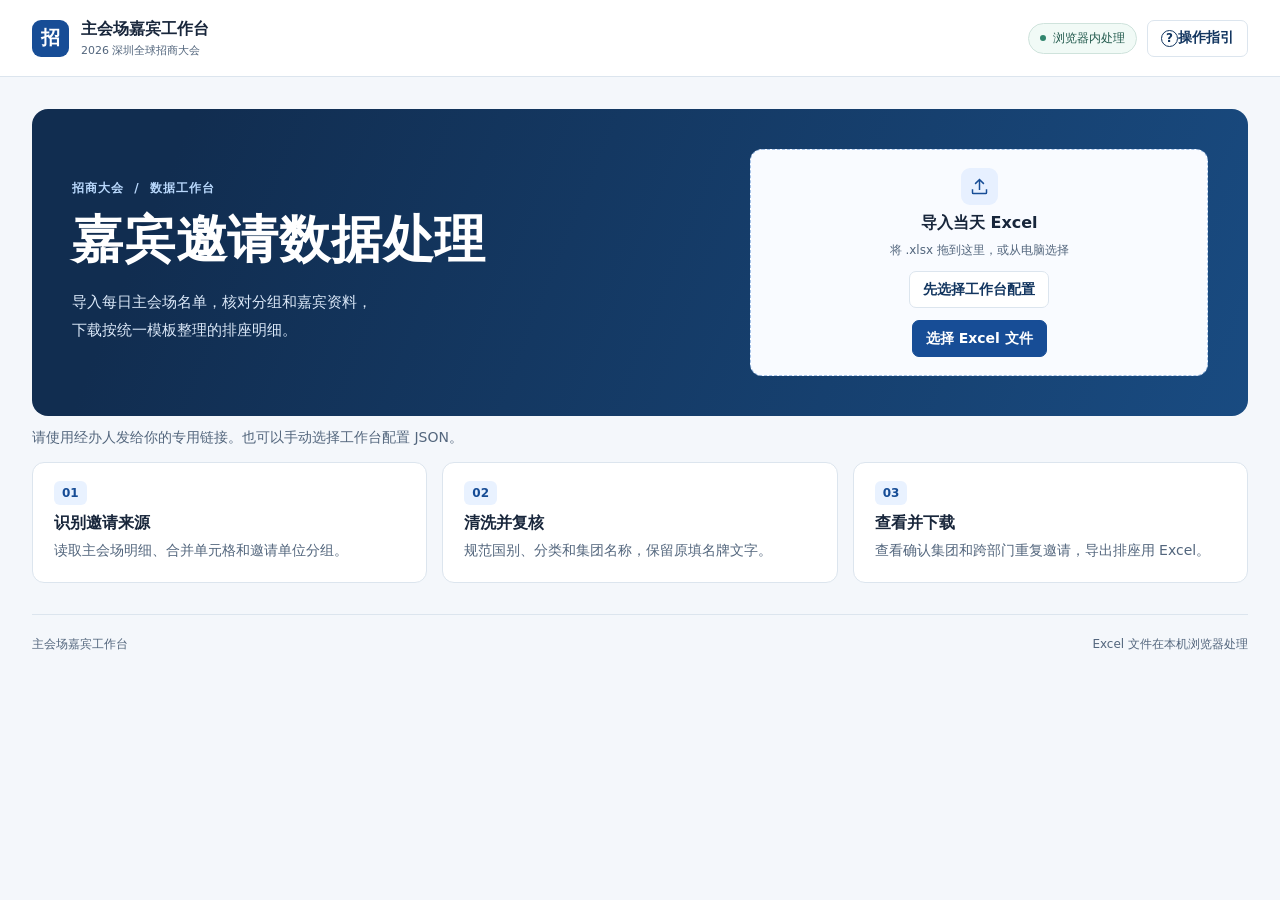
==== docs/index.html @ 0de20928 "Separate government report totals from venue metrics" ====
<!doctype html>
<html lang="zh-CN">
<head>
  <meta charset="utf-8">
  <meta name="viewport" content="width=device-width,initial-scale=1">
  <meta name="description" content="深圳全球招商大会主会场嘉宾邀请数据处理工作台">
  <meta name="referrer" content="no-referrer">
  <meta http-equiv="Content-Security-Policy" content="default-src 'none'; script-src 'unsafe-inline'; style-src 'unsafe-inline'; base-uri 'none'; form-action 'none'">
  <title>主会场嘉宾工作台</title>
  <style>
:root{color-scheme:light;--ink:#18263b;--muted:#53667d;--line:#dce5ee;--blue:#174d96;--dark:#133660;--paper:#fff;--base:#f4f7fb;--accent:#e9f2ff;font-family:"Microsoft YaHei","PingFang SC",system-ui,sans-serif}
*{box-sizing:border-box}
body{margin:0;background:var(--base);color:var(--ink);font-size:14px}
button,input,select{font:inherit}
button,label[for]{cursor:pointer}
[hidden]{display:none!important}
.wrap{width:min(1232px,calc(100% - 64px));margin:auto}
.top{background:#fff;border-bottom:1px solid var(--line)}
.top-inner,.footer{display:flex;justify-content:space-between;align-items:center;gap:14px}
.top-inner{min-height:76px}
.brand{display:flex;align-items:center;gap:12px;color:var(--ink);text-decoration:none;font-size:16px;font-weight:700}
.brand small{display:block;font-size:11px;color:var(--muted);margin-top:3px;font-weight:500}
.mark{width:37px;height:37px;display:grid;place-items:center;background:#174d96;color:#fff;border-radius:9px;font-size:19px}
.badge{display:inline-flex;align-items:center;gap:7px;border:1px solid #cfe3dc;color:#225a4d;background:#f1faf6;padding:6px 11px;border-radius:100px;font-size:12px;white-space:nowrap}
.badge i{width:6px;height:6px;border-radius:100%;background:#31856d}
.hero{margin-top:32px;background:linear-gradient(112deg,#112d50 12%,#194b81 100%);color:white;border-radius:16px;padding:40px;display:grid;grid-template-columns:1.4fr 1fr;gap:38px;align-items:center;overflow:hidden}
.eyebrow{font-size:12px;letter-spacing:.085em;margin:0 0 9px;font-weight:650;color:#41618a}
.hero .eyebrow{color:#b9d8fc}
.hero .eyebrow span{padding:0 5px}
h1{margin:0;font-size:clamp(30px,4.1vw,51px);letter-spacing:.015em}
.hero-text>p:last-child{color:#dce9f9;line-height:1.85;font-size:15px;margin:14px 0 0}
.upload{min-width:0;background:#f9fbff;color:var(--ink);border:1px dashed #a4c1e7;border-radius:12px;min-height:192px;display:flex;align-items:center;justify-content:center;flex-direction:column;gap:8px;padding:18px;text-align:center}
.upload.over{background:#e3efff;border-color:#1a5ead}
.upload strong{font-size:16px;max-width:100%;overflow-wrap:anywhere}
.upload>span{font-size:12px;color:var(--muted)}
.upload-icon{color:var(--blue);background:#e7f0ff;border-radius:9px;width:37px;height:37px;padding:8px}
.upload-icon svg{width:100%;height:100%}
.button{display:inline-flex;align-items:center;justify-content:center;min-height:37px;padding:7px 13px;border:1px solid var(--line);border-radius:7px;background:#fff;color:var(--dark);font-weight:650;text-decoration:none;white-space:nowrap}
.button.primary{background:var(--blue);color:white;border-color:var(--blue)}
.button:hover{filter:brightness(.96)}
.button:disabled{opacity:.5;cursor:wait}
.upload .button{margin-top:4px}
input:focus-visible,select:focus-visible,button:focus-visible,a:focus-visible,.upload:focus-within{outline:2px solid #2c7ad1;outline-offset:3px}
.message{padding:13px 0 15px;color:var(--muted);overflow-wrap:anywhere}
.message.error{color:#9b2726}
.steps{display:grid;grid-template-columns:repeat(3,1fr);gap:15px}
.steps article,.panel,.metric,.toolbar{background:#fff;border:1px solid var(--line);border-radius:12px}
.steps article{padding:21px}
.steps article span{color:var(--blue);background:var(--accent);padding:5px 8px;border-radius:6px;font-weight:700;font-size:12px}
.steps h2{margin:13px 0 5px;font-size:16px}
.steps p,.muted{color:var(--muted);margin:0;line-height:1.6}
.footer{margin-top:31px;border-top:1px solid var(--line);min-height:60px;color:var(--muted);font-size:12px}
.toolbar{padding:18px 21px;display:flex;justify-content:space-between;align-items:center;gap:12px}
h2,h3{margin:0}
.toolbar h2{font-size:18px;overflow-wrap:anywhere}
.toolbar .muted{margin-top:3px}
.actions{display:flex;align-items:center;justify-content:flex-end;flex-wrap:wrap;gap:9px}
.date-label{display:flex;align-items:center;gap:8px;color:var(--muted);white-space:nowrap}
input:not([type=file]),select{min-height:36px;padding:6px 9px;border:1px solid #bac9dc;border-radius:6px;background:white;color:var(--ink);min-width:0}
.metrics{display:grid;grid-template-columns:repeat(5,minmax(0,1fr));gap:12px;margin-top:15px}
.metric{padding:15px 16px;min-width:0}
.metric:first-child{background:#eaf3ff;border-color:#ccdef6}
.metric span{font-size:12px;color:var(--muted)}
.metric strong{display:block;font-size:29px;color:var(--dark);margin-top:3px;font-variant-numeric:tabular-nums}
.metric-actions{display:flex;flex-wrap:wrap;align-items:center;gap:5px 8px;margin-top:7px}
.metric-actions .button{font-size:12px;min-height:29px;padding:4px 8px;white-space:normal}
.metric-detail{padding:4px 0;color:var(--blue);border:0;background:transparent;font-size:12px;text-decoration:underline;text-underline-offset:3px}
.small{font-size:12px}
#count-note{margin:9px 0 14px}
.header-actions{display:flex;align-items:center;gap:10px}
.guide-button{white-space:nowrap}
.guide-button span{display:inline-grid;place-items:center;width:17px;height:17px;border:1px solid currentColor;border-radius:50%;font-size:12px}
.tabs{display:flex;align-items:stretch;flex-wrap:wrap;gap:4px 10px;border-bottom:1px solid var(--line)}
.tabs button{background:none;border:none;border-bottom:3px solid transparent;padding:10px 13px;color:var(--muted);font-weight:650;white-space:nowrap}
.tabs button.current{border-color:var(--blue);color:var(--blue)}
.tabs span{font-size:11px;color:var(--blue)}
.more-views{position:relative;align-self:center}
.more-views summary{display:grid;place-items:center;cursor:pointer;list-style:none;width:38px;height:34px;border-radius:7px;color:var(--muted)}
.more-views summary::-webkit-details-marker{display:none}
.more-views summary span{font-size:23px;color:inherit;line-height:1}
.more-views summary:hover,.more-views[open] summary{background:#e8eff8}
.more-views:has(button.current) summary{color:var(--blue)}
.more-options{position:absolute;z-index:5;inset-block-start:100%;inset-inline-end:0;min-width:146px;background:white;border:1px solid var(--line);border-radius:9px;box-shadow:0 6px 20px #10274520;padding:4px}
.more-options button{display:block;width:100%;text-align:left;border:0;border-radius:5px}
.more-options button:hover,.more-options button.current{background:#e8eff8}
#guide ol{padding-inline-start:1.5em}
#guide li+li{margin-top:10px}
@media(max-width:580px){.header-actions .badge{display:none}.tabs{gap:2px}.tabs button{padding-inline:8px}.more-views{position:static}.tabs{position:relative}.more-options{inset-block-start:100%;inset-inline-end:0}}
.panel{padding:17px 18px;margin-top:14px;min-width:0}
.panel h3{font-size:16px;margin-bottom:4px}
.panel p{margin:0 0 12px}
.dash-grid{display:grid;grid-template-columns:1fr 1.7fr;gap:14px}
.unit-grid{display:grid;grid-template-columns:minmax(0,1fr) minmax(0,2fr);gap:14px}
.unit-bars{display:flex;height:9px;background:#eef2f6;border-radius:4px;min-width:90px;overflow:hidden}
.unit-bars span:first-child{background:#407bbc}.unit-bars span:nth-child(2){background:#d6a85b}
.unit-count{font-weight:650;color:var(--blue)}.pending-count{font-weight:650;color:#80551b}
.panel-heading{display:flex;align-items:flex-start;justify-content:space-between;gap:10px;flex-wrap:wrap}
.bar-list{display:grid;gap:8px;margin-top:12px}
.bar{display:grid;grid-template-columns:76px 1fr 25px;align-items:center;gap:7px;font-size:12px}
.bar i{height:9px;background:#dbe9fb;border-radius:3px;overflow:hidden}
.bar i span{display:block;background:#407bbc;height:100%}
.table-wrap{overflow:auto;max-height:535px}
table{border-collapse:collapse;width:100%;text-align:left}
th,td{padding:9px 10px;border-bottom:1px solid #e7edf4;vertical-align:top;overflow-wrap:anywhere}
th{background:#edf3fa;color:#274468;font-size:12px;position:sticky;top:0;z-index:1}
td{line-height:1.5}
td .button{min-height:30px;padding:3px 9px;font-size:12px}
td:first-child{font-variant-numeric:tabular-nums}
.nowrap{white-space:nowrap}
.table-controls{display:flex;justify-content:space-between;align-items:center;flex-wrap:wrap;gap:8px;margin:12px 0}
.table-controls input{width:min(310px,100%)}
.pager{display:flex;align-items:center;gap:7px}
.pager .button{min-height:30px;font-size:12px}
.tag{display:inline-block;background:#e9f5ee;color:#245c40;border-radius:4px;padding:2px 6px;font-size:11px;white-space:nowrap}
.tag.pending{background:#f8efdf;color:#755019}
.empty{color:var(--muted);padding:12px 0}
dialog{border:1px solid #c6d6e9;border-radius:12px;max-height:90vh;width:min(680px,calc(100% - 24px));padding:20px;color:var(--ink)}
dialog::backdrop{background:#10274588}
#editor-fields>p{margin:5px 0 12px}
.edit-grid{display:grid;grid-template-columns:1fr 1fr;gap:9px 12px;margin:13px 0 17px}
.edit-grid label{display:grid;gap:4px;font-size:12px;color:var(--muted)}
.edit-grid .full{grid-column:1/-1}
.check{display:flex;gap:7px;align-items:center;margin-bottom:12px}
.sr{position:absolute;width:1px;height:1px;clip-path:inset(50%);overflow:hidden}
@media(max-width:850px){.wrap{width:calc(100% - 28px)}.hero{padding:24px;gap:18px}.dash-grid,.unit-grid{grid-template-columns:1fr}.metrics{grid-template-columns:repeat(3,minmax(0,1fr))}.toolbar{align-items:flex-start}.desktop{display:none}}
@media(max-width:580px){.hero{grid-template-columns:1fr;margin-top:15px}.steps{grid-template-columns:1fr}.toolbar{flex-direction:column}.actions{justify-content:flex-start}.metrics{grid-template-columns:repeat(2,minmax(0,1fr))}.edit-grid{grid-template-columns:1fr}.brand{font-size:14px}.top-inner{min-height:60px}}
.priority fieldset{display:flex;flex-wrap:wrap;gap:8px 16px;margin:12px 0;padding:10px;border:1px solid #dce5ee;border-radius:6px}
.priority details{margin:12px 0}
.priority summary{cursor:pointer}
.priority textarea{display:block;width:100%;box-sizing:border-box;margin:4px 0 10px;font:inherit}
#report-panel{background:#eaf2fc;border-color:#c9dcf4;border-inline-start:4px solid var(--blue)}
#report-text{display:block;box-sizing:border-box;width:100%;margin:12px 0 8px;padding:12px;border:1px solid #c9dcf4;border-radius:6px;background:#fff;color:inherit;font:inherit;line-height:1.6;resize:vertical}
#report-status:empty{display:none}
.report-metrics{display:grid;grid-template-columns:repeat(auto-fit,minmax(125px,1fr));gap:8px;margin-top:12px}
.report-metrics .metric small{font-size:12px;font-weight:400}

</style>
</head>
<body>
  <header class="top">
    <div class="wrap top-inner">
      <a class="brand" id="home" href="./" aria-label="主会场嘉宾工作台首页"><span class="mark" aria-hidden="true">招</span><span>主会场嘉宾工作台<small>2026 深圳全球招商大会</small></span></a>
      <div class="header-actions"><span class="badge"><i></i> 浏览器内处理</span><button type="button" class="button guide-button" id="open-guide" aria-haspopup="dialog"><span aria-hidden="true">?</span> 操作指引</button></div>
    </div>
  </header>
  <main class="wrap">
    <section class="hero" aria-labelledby="page-title">
      <div class="hero-text">
        <p class="eyebrow">招商大会 <span> / </span> 数据工作台</p>
        <h1 id="page-title">嘉宾邀请数据处理</h1>
        <p>导入每日主会场名单，核对分组和嘉宾资料，<br class="desktop">下载按统一模板整理的排座明细。</p>
      </div>
      <div class="upload" id="drop">
        <div class="upload-icon" aria-hidden="true"><svg viewBox="0 0 24 24" fill="none" stroke="currentColor" stroke-width="1.7"><path d="M12 16V4m-5 5 5-5 5 5M4 15v4a1 1 0 0 0 1 1h14a1 1 0 0 0 1-1v-4"/></svg></div>
        <strong id="file-label">导入当天 Excel</strong>
        <span>将 .xlsx 拖到这里，或从电脑选择</span>
        <div id="setup-rules" hidden>
          <label class="button" for="rules-file">先选择工作台配置</label>
          <input type="file" id="rules-file" accept=".json,application/json" class="sr">
        </div>
        <label class="button primary" for="file">选择 Excel 文件</label>
        <input type="file" id="file" accept=".xlsx,application/vnd.openxmlformats-officedocument.spreadsheetml.sheet" class="sr">
      </div>
    </section>
    <div class="message" id="message" role="status" aria-live="polite">每次导入处理一份名单。嘉宾资料留在当前页面，刷新前请下载结果。</div>
    <section class="workspace" id="workspace" hidden>
      <div class="toolbar">
        <div><p class="eyebrow">当前批次</p><h2 id="batch"></h2><p class="muted" id="batch-info"></p></div>
        <div class="actions"><label class="date-label">数据日期 <input type="date" id="date"></label><button class="button primary" id="download">下载 Excel</button><a id="download-ready" class="button" hidden>手动保存已生成文件</a></div>
      </div>
      <section class="panel" id="report-panel" aria-labelledby="report-heading">
        <div class="panel-heading"><h3 id="report-heading">汇报摘要</h3><button type="button" class="button primary" id="copy-report">复制汇报摘要</button></div>
        <div class="actions"><label>全市发起邀请（家） <input id="gov-invited" type="number" min="0" step="1" placeholder="政府汇总"></label><label>全市初步意向反馈（家） <input id="gov-feedback" type="number" min="0" step="1" placeholder="政府汇总"></label></div><div class="report-metrics" id="report-metrics"></div>
        <textarea id="report-text" aria-label="汇报摘要" readonly rows="9"></textarea>
        <p class="small muted">前两项填政府当天汇总。企业集团去重数和确认参会嘉宾人数来自当前主会场名单。</p>
        <p class="small muted" id="report-status" role="status"></p>
      </section>
      <div class="metrics" id="metrics"></div>
      <section class="panel" aria-labelledby="guest-heading">
        <h3 id="guest-heading">到访嘉宾</h3>
        <div class="report-metrics" id="guest-metrics"></div>
        <p class="small muted">按「是否参加主会场」填「是」且姓名、职务齐全统计。同一集团同名嘉宾计一人，明确取消或不参加的嘉宾不计入。国籍暂按填报值汇总，优先采用确认参会记录中首个可识别的国籍。占比以到访总人数为分母。</p>
      </section>
      <p class="small muted" id="count-note"></p>
      <nav class="tabs" aria-label="工作台视图">
        <button data-view="confirmed" class="current" aria-pressed="true">确认参会集团</button>
        <button data-view="priority" aria-pressed="false">重点企业候选</button>
        <button data-view="dashboard" aria-pressed="false">数据看板</button>
        <button data-view="review" aria-pressed="false">待复核 <span id="review-count"></span></button>
        <details class="more-views" id="more-views">
          <summary aria-label="更多视图" title="更多视图"><span aria-hidden="true">⋯</span></summary>
          <div class="more-options">
            <button data-view="ranking" aria-pressed="false">全局榜单核验</button>
            <button data-view="names" aria-pressed="false">集团名称</button>
            <button data-view="detail" aria-pressed="false">整理明细</button>
          </div>
        </details>
      </nav>
      <div id="content"></div>
    </section>
    <section class="steps" id="intro" aria-label="使用流程">
      <article><span>01</span><h2>识别邀请来源</h2><p>读取主会场明细、合并单元格和邀请单位分组。</p></article>
      <article><span>02</span><h2>清洗并复核</h2><p>规范国别、分类和集团名称，保留原填名牌文字。</p></article>
      <article><span>03</span><h2>查看并下载</h2><p>查看确认集团和跨部门重复邀请，导出排座用 Excel。</p></article>
    </section>
  </main>
  <footer class="wrap footer"><span>主会场嘉宾工作台</span><span>Excel 文件在本机浏览器处理</span></footer>
  <dialog id="dialog"><form id="editor"><div id="editor-fields"></div><div class="actions"><button type="button" class="button" id="cancel">取消</button><button type="submit" class="button primary">保存复核</button></div></form></dialog>
  <dialog id="guide" aria-labelledby="guide-title">
    <form method="dialog">
      <div class="panel-heading"><h2 id="guide-title">操作指引</h2><button class="button" autofocus>关闭</button></div>
      <ol>
        <li>用工作人员专用链接打开网页。点击「选择 Excel 文件」，上传当天从报名系统导出的主会场名单。上传后核对文件名和数据日期。</li>
        <li>点「确认参会集团」查看确认企业和嘉宾明细，也可以下载确认企业 Excel。同一集团只计一家；至少一位嘉宾填了姓名和职务就计为确认。</li>
        <li>点「重点企业候选」，按企业机构性质筛选，再按职级查看嘉宾。筛选结果可以单独下载。</li>
        <li>点「数据看板」，查看各单位确认和待确认企业数、外资国家分布及跨单位重复邀请。需要汇报时，点击「复制汇报摘要」。</li>
        <li>点「待复核」，按原表行号核对缺项或冲突。需要查榜单、统一集团名称或查看整理后的嘉宾行，点导航里的「⋯」。</li>
        <li>点页面上方「下载 Excel」保存完整名单。刷新网页或换一份名单前，先下载需要保留的结果。</li>
      </ol>
    </form>
  </dialog>

<script>
/*!
JSZip is dual licensed. At your choice you may use it under the MIT license *or* the GPLv3
license.

The MIT License
===============

Copyright (c) 2009-2016 Stuart Knightley, David Duponchel, Franz Buchinger, António Afonso

Permission is hereby granted, free of charge, to any person obtaining a copy
of this software and associated documentation files (the "Software"), to deal
in the Software without restriction, including without limitation the rights
to use, copy, modify, merge, publish, distribute, sublicense, and/or sell
copies of the Software, and to permit persons to whom the Software is
furnished to do so, subject to the following conditions:

The above copyright notice and this permission notice shall be included in
all copies or substantial portions of the Software.

THE SOFTWARE IS PROVIDED "AS IS", WITHOUT WARRANTY OF ANY KIND, EXPRESS OR
IMPLIED, INCLUDING BUT NOT LIMITED TO THE WARRANTIES OF MERCHANTABILITY,
FITNESS FOR A PARTICULAR PURPOSE AND NONINFRINGEMENT. IN NO EVENT SHALL THE
AUTHORS OR COPYRIGHT HOLDERS BE LIABLE FOR ANY CLAIM, DAMAGES OR OTHER
LIABILITY, WHETHER IN AN ACTION OF CONTRACT, TORT OR OTHERWISE, ARISING FROM,
OUT OF OR IN CONNECTION WITH THE SOFTWARE OR THE USE OR OTHER DEALINGS IN
THE SOFTWARE.


GPL version 3
=============

                    GNU GENERAL PUBLIC LICENSE
                       Version 3, 29 June 2007

 Copyright (C) 2007 Free Software Foundation, Inc. <http://fsf.org/>
 Everyone is permitted to copy and distribute verbatim copies
 of this license document, but changing it is not allowed.

                            Preamble

  The GNU General Public License is a free, copyleft license for
software and other kinds of works.

  The licenses for most software and other practical works are designed
to take away your freedom to share and change the works.  By contrast,
the GNU General Public License is intended to guarantee your freedom to
share and change all versions of a program--to make sure it remains free
software for all its users.  We, the Free Software Foundation, use the
GNU General Public License for most of our software; it applies also to
any other work released this way by its authors.  You can apply it to
your programs, too.

  When we speak of free software, we are referring to freedom, not
price.  Our General Public Licenses are designed to make sure that you
have the freedom to distribute copies of free software (and charge for
them if you wish), that you receive source code or can get it if you
want it, that you can change the software or use pieces of it in new
free programs, and that you know you can do these things.

  To protect your rights, we need to prevent others from denying you
these rights or asking you to surrender the rights.  Therefore, you have
certain responsibilities if you distribute copies of the software, or if
you modify it: responsibilities to respect the freedom of others.

  For example, if you distribute copies of such a program, whether
gratis or for a fee, you must pass on to the recipients the same
freedoms that you received.  You must make sure that they, too, receive
or can get the source code.  And you must show them these terms so they
know their rights.

  Developers that use the GNU GPL protect your rights with two steps:
(1) assert copyright on the software, and (2) offer you this License
giving you legal permission to copy, distribute and/or modify it.

  For the developers' and authors' protection, the GPL clearly explains
that there is no warranty for this free software.  For both users' and
authors' sake, the GPL requires that modified versions be marked as
changed, so that their problems will not be attributed erroneously to
authors of previous versions.

  Some devices are designed to deny users access to install or run
modified versions of the software inside them, although the manufacturer
can do so.  This is fundamentally incompatible with the aim of
protecting users' freedom to change the software.  The systematic
pattern of such abuse occurs in the area of products for individuals to
use, which is precisely where it is most unacceptable.  Therefore, we
have designed this version of the GPL to prohibit the practice for those
products.  If such problems arise substantially in other domains, we
stand ready to extend this provision to those domains in future versions
of the GPL, as needed to protect the freedom of users.

  Finally, every program is threatened constantly by software patents.
States should not allow patents to restrict development and use of
software on general-purpose computers, but in those that do, we wish to
avoid the special danger that patents applied to a free program could
make it effectively proprietary.  To prevent this, the GPL assures that
patents cannot be used to render the program non-free.

  The precise terms and conditions for copying, distribution and
modification follow.

                       TERMS AND CONDITIONS

  0. Definitions.

  "This License" refers to version 3 of the GNU General Public License.

  "Copyright" also means copyright-like laws that apply to other kinds of
works, such as semiconductor masks.

  "The Program" refers to any copyrightable work licensed under this
License.  Each licensee is addressed as "you".  "Licensees" and
"recipients" may be individuals or organizations.

  To "modify" a work means to copy from or adapt all or part of the work
in a fashion requiring copyright permission, other than the making of an
exact copy.  The resulting work is called a "modified version" of the
earlier work or a work "based on" the earlier work.

  A "covered work" means either the unmodified Program or a work based
on the Program.

  To "propagate" a work means to do anything with it that, without
permission, would make you directly or secondarily liable for
infringement under applicable copyright law, except executing it on a
computer or modifying a private copy.  Propagation includes copying,
distribution (with or without modification), making available to the
public, and in some countries other activities as well.

  To "convey" a work means any kind of propagation that enables other
parties to make or receive copies.  Mere interaction with a user through
a computer network, with no transfer of a copy, is not conveying.

  An interactive user interface displays "Appropriate Legal Notices"
to the extent that it includes a convenient and prominently visible
feature that (1) displays an appropriate copyright notice, and (2)
tells the user that there is no warranty for the work (except to the
extent that warranties are provided), that licensees may convey the
work under this License, and how to view a copy of this License.  If
the interface presents a list of user commands or options, such as a
menu, a prominent item in the list meets this criterion.

  1. Source Code.

  The "source code" for a work means the preferred form of the work
for making modifications to it.  "Object code" means any non-source
form of a work.

  A "Standard Interface" means an interface that either is an official
standard defined by a recognized standards body, or, in the case of
interfaces specified for a particular programming language, one that
is widely used among developers working in that language.

  The "System Libraries" of an executable work include anything, other
than the work as a whole, that (a) is included in the normal form of
packaging a Major Component, but which is not part of that Major
Component, and (b) serves only to enable use of the work with that
Major Component, or to implement a Standard Interface for which an
implementation is available to the public in source code form.  A
"Major Component", in this context, means a major essential component
(kernel, window system, and so on) of the specific operating system
(if any) on which the executable work runs, or a compiler used to
produce the work, or an object code interpreter used to run it.

  The "Corresponding Source" for a work in object code form means all
the source code needed to generate, install, and (for an executable
work) run the object code and to modify the work, including scripts to
control those activities.  However, it does not include the work's
System Libraries, or general-purpose tools or generally available free
programs which are used unmodified in performing those activities but
which are not part of the work.  For example, Corresponding Source
includes interface definition files associated with source files for
the work, and the source code for shared libraries and dynamically
linked subprograms that the work is specifically designed to require,
such as by intimate data communication or control flow between those
subprograms and other parts of the work.

  The Corresponding Source need not include anything that users
can regenerate automatically from other parts of the Corresponding
Source.

  The Corresponding Source for a work in source code form is that
same work.

  2. Basic Permissions.

  All rights granted under this License are granted for the term of
copyright on the Program, and are irrevocable provided the stated
conditions are met.  This License explicitly affirms your unlimited
permission to run the unmodified Program.  The output from running a
covered work is covered by this License only if the output, given its
content, constitutes a covered work.  This License acknowledges your
rights of fair use or other equivalent, as provided by copyright law.

  You may make, run and propagate covered works that you do not
convey, without conditions so long as your license otherwise remains
in force.  You may convey covered works to others for the sole purpose
of having them make modifications exclusively for you, or provide you
with facilities for running those works, provided that you comply with
the terms of this License in conveying all material for which you do
not control copyright.  Those thus making or running the covered works
for you must do so exclusively on your behalf, under your direction
and control, on terms that prohibit them from making any copies of
your copyrighted material outside their relationship with you.

  Conveying under any other circumstances is permitted solely under
the conditions stated below.  Sublicensing is not allowed; section 10
makes it unnecessary.

  3. Protecting Users' Legal Rights From Anti-Circumvention Law.

  No covered work shall be deemed part of an effective technological
measure under any applicable law fulfilling obligations under article
11 of the WIPO copyright treaty adopted on 20 December 1996, or
similar laws prohibiting or restricting circumvention of such
measures.

  When you convey a covered work, you waive any legal power to forbid
circumvention of technological measures to the extent such circumvention
is effected by exercising rights under this License with respect to
the covered work, and you disclaim any intention to limit operation or
modification of the work as a means of enforcing, against the work's
users, your or third parties' legal rights to forbid circumvention of
technological measures.

  4. Conveying Verbatim Copies.

  You may convey verbatim copies of the Program's source code as you
receive it, in any medium, provided that you conspicuously and
appropriately publish on each copy an appropriate copyright notice;
keep intact all notices stating that this License and any
non-permissive terms added in accord with section 7 apply to the code;
keep intact all notices of the absence of any warranty; and give all
recipients a copy of this License along with the Program.

  You may charge any price or no price for each copy that you convey,
and you may offer support or warranty protection for a fee.

  5. Conveying Modified Source Versions.

  You may convey a work based on the Program, or the modifications to
produce it from the Program, in the form of source code under the
terms of section 4, provided that you also meet all of these conditions:

    a) The work must carry prominent notices stating that you modified
    it, and giving a relevant date.

    b) The work must carry prominent notices stating that it is
    released under this License and any conditions added under section
    7.  This requirement modifies the requirement in section 4 to
    "keep intact all notices".

    c) You must license the entire work, as a whole, under this
    License to anyone who comes into possession of a copy.  This
    License will therefore apply, along with any applicable section 7
    additional terms, to the whole of the work, and all its parts,
    regardless of how they are packaged.  This License gives no
    permission to license the work in any other way, but it does not
    invalidate such permission if you have separately received it.

    d) If the work has interactive user interfaces, each must display
    Appropriate Legal Notices; however, if the Program has interactive
    interfaces that do not display Appropriate Legal Notices, your
    work need not make them do so.

  A compilation of a covered work with other separate and independent
works, which are not by their nature extensions of the covered work,
and which are not combined with it such as to form a larger program,
in or on a volume of a storage or distribution medium, is called an
"aggregate" if the compilation and its resulting copyright are not
used to limit the access or legal rights of the compilation's users
beyond what the individual works permit.  Inclusion of a covered work
in an aggregate does not cause this License to apply to the other
parts of the aggregate.

  6. Conveying Non-Source Forms.

  You may convey a covered work in object code form under the terms
of sections 4 and 5, provided that you also convey the
machine-readable Corresponding Source under the terms of this License,
in one of these ways:

    a) Convey the object code in, or embodied in, a physical product
    (including a physical distribution medium), accompanied by the
    Corresponding Source fixed on a durable physical medium
    customarily used for software interchange.

    b) Convey the object code in, or embodied in, a physical product
    (including a physical distribution medium), accompanied by a
    written offer, valid for at least three years and valid for as
    long as you offer spare parts or customer support for that product
    model, to give anyone who possesses the object code either (1) a
    copy of the Corresponding Source for all the software in the
    product that is covered by this License, on a durable physical
    medium customarily used for software interchange, for a price no
    more than your reasonable cost of physically performing this
    conveying of source, or (2) access to copy the
    Corresponding Source from a network server at no charge.

    c) Convey individual copies of the object code with a copy of the
    written offer to provide the Corresponding Source.  This
    alternative is allowed only occasionally and noncommercially, and
    only if you received the object code with such an offer, in accord
    with subsection 6b.

    d) Convey the object code by offering access from a designated
    place (gratis or for a charge), and offer equivalent access to the
    Corresponding Source in the same way through the same place at no
    further charge.  You need not require recipients to copy the
    Corresponding Source along with the object code.  If the place to
    copy the object code is a network server, the Corresponding Source
    may be on a different server (operated by you or a third party)
    that supports equivalent copying facilities, provided you maintain
    clear directions next to the object code saying where to find the
    Corresponding Source.  Regardless of what server hosts the
    Corresponding Source, you remain obligated to ensure that it is
    available for as long as needed to satisfy these requirements.

    e) Convey the object code using peer-to-peer transmission, provided
    you inform other peers where the object code and Corresponding
    Source of the work are being offered to the general public at no
    charge under subsection 6d.

  A separable portion of the object code, whose source code is excluded
from the Corresponding Source as a System Library, need not be
included in conveying the object code work.

  A "User Product" is either (1) a "consumer product", which means any
tangible personal property which is normally used for personal, family,
or household purposes, or (2) anything designed or sold for incorporation
into a dwelling.  In determining whether a product is a consumer product,
doubtful cases shall be resolved in favor of coverage.  For a particular
product received by a particular user, "normally used" refers to a
typical or common use of that class of product, regardless of the status
of the particular user or of the way in which the particular user
actually uses, or expects or is expected to use, the product.  A product
is a consumer product regardless of whether the product has substantial
commercial, industrial or non-consumer uses, unless such uses represent
the only significant mode of use of the product.

  "Installation Information" for a User Product means any methods,
procedures, authorization keys, or other information required to install
and execute modified versions of a covered work in that User Product from
a modified version of its Corresponding Source.  The information must
suffice to ensure that the continued functioning of the modified object
code is in no case prevented or interfered with solely because
modification has been made.

  If you convey an object code work under this section in, or with, or
specifically for use in, a User Product, and the conveying occurs as
part of a transaction in which the right of possession and use of the
User Product is transferred to the recipient in perpetuity or for a
fixed term (regardless of how the transaction is characterized), the
Corresponding Source conveyed under this section must be accompanied
by the Installation Information.  But this requirement does not apply
if neither you nor any third party retains the ability to install
modified object code on the User Product (for example, the work has
been installed in ROM).

  The requirement to provide Installation Information does not include a
requirement to continue to provide support service, warranty, or updates
for a work that has been modified or installed by the recipient, or for
the User Product in which it has been modified or installed.  Access to a
network may be denied when the modification itself materially and
adversely affects the operation of the network or violates the rules and
protocols for communication across the network.

  Corresponding Source conveyed, and Installation Information provided,
in accord with this section must be in a format that is publicly
documented (and with an implementation available to the public in
source code form), and must require no special password or key for
unpacking, reading or copying.

  7. Additional Terms.

  "Additional permissions" are terms that supplement the terms of this
License by making exceptions from one or more of its conditions.
Additional permissions that are applicable to the entire Program shall
be treated as though they were included in this License, to the extent
that they are valid under applicable law.  If additional permissions
apply only to part of the Program, that part may be used separately
under those permissions, but the entire Program remains governed by
this License without regard to the additional permissions.

  When you convey a copy of a covered work, you may at your option
remove any additional permissions from that copy, or from any part of
it.  (Additional permissions may be written to require their own
removal in certain cases when you modify the work.)  You may place
additional permissions on material, added by you to a covered work,
for which you have or can give appropriate copyright permission.

  Notwithstanding any other provision of this License, for material you
add to a covered work, you may (if authorized by the copyright holders of
that material) supplement the terms of this License with terms:

    a) Disclaiming warranty or limiting liability differently from the
    terms of sections 15 and 16 of this License; or

    b) Requiring preservation of specified reasonable legal notices or
    author attributions in that material or in the Appropriate Legal
    Notices displayed by works containing it; or

    c) Prohibiting misrepresentation of the origin of that material, or
    requiring that modified versions of such material be marked in
    reasonable ways as different from the original version; or

    d) Limiting the use for publicity purposes of names of licensors or
    authors of the material; or

    e) Declining to grant rights under trademark law for use of some
    trade names, trademarks, or service marks; or

    f) Requiring indemnification of licensors and authors of that
    material by anyone who conveys the material (or modified versions of
    it) with contractual assumptions of liability to the recipient, for
    any liability that these contractual assumptions directly impose on
    those licensors and authors.

  All other non-permissive additional terms are considered "further
restrictions" within the meaning of section 10.  If the Program as you
received it, or any part of it, contains a notice stating that it is
governed by this License along with a term that is a further
restriction, you may remove that term.  If a license document contains
a further restriction but permits relicensing or conveying under this
License, you may add to a covered work material governed by the terms
of that license document, provided that the further restriction does
not survive such relicensing or conveying.

  If you add terms to a covered work in accord with this section, you
must place, in the relevant source files, a statement of the
additional terms that apply to those files, or a notice indicating
where to find the applicable terms.

  Additional terms, permissive or non-permissive, may be stated in the
form of a separately written license, or stated as exceptions;
the above requirements apply either way.

  8. Termination.

  You may not propagate or modify a covered work except as expressly
provided under this License.  Any attempt otherwise to propagate or
modify it is void, and will automatically terminate your rights under
this License (including any patent licenses granted under the third
paragraph of section 11).

  However, if you cease all violation of this License, then your
license from a particular copyright holder is reinstated (a)
provisionally, unless and until the copyright holder explicitly and
finally terminates your license, and (b) permanently, if the copyright
holder fails to notify you of the violation by some reasonable means
prior to 60 days after the cessation.

  Moreover, your license from a particular copyright holder is
reinstated permanently if the copyright holder notifies you of the
violation by some reasonable means, this is the first time you have
received notice of violation of this License (for any work) from that
copyright holder, and you cure the violation prior to 30 days after
your receipt of the notice.

  Termination of your rights under this section does not terminate the
licenses of parties who have received copies or rights from you under
this License.  If your rights have been terminated and not permanently
reinstated, you do not qualify to receive new licenses for the same
material under section 10.

  9. Acceptance Not Required for Having Copies.

  You are not required to accept this License in order to receive or
run a copy of the Program.  Ancillary propagation of a covered work
occurring solely as a consequence of using peer-to-peer transmission
to receive a copy likewise does not require acceptance.  However,
nothing other than this License grants you permission to propagate or
modify any covered work.  These actions infringe copyright if you do
not accept this License.  Therefore, by modifying or propagating a
covered work, you indicate your acceptance of this License to do so.

  10. Automatic Licensing of Downstream Recipients.

  Each time you convey a covered work, the recipient automatically
receives a license from the original licensors, to run, modify and
propagate that work, subject to this License.  You are not responsible
for enforcing compliance by third parties with this License.

  An "entity transaction" is a transaction transferring control of an
organization, or substantially all assets of one, or subdividing an
organization, or merging organizations.  If propagation of a covered
work results from an entity transaction, each party to that
transaction who receives a copy of the work also receives whatever
licenses to the work the party's predecessor in interest had or could
give under the previous paragraph, plus a right to possession of the
Corresponding Source of the work from the predecessor in interest, if
the predecessor has it or can get it with reasonable efforts.

  You may not impose any further restrictions on the exercise of the
rights granted or affirmed under this License.  For example, you may
not impose a license fee, royalty, or other charge for exercise of
rights granted under this License, and you may not initiate litigation
(including a cross-claim or counterclaim in a lawsuit) alleging that
any patent claim is infringed by making, using, selling, offering for
sale, or importing the Program or any portion of it.

  11. Patents.

  A "contributor" is a copyright holder who authorizes use under this
License of the Program or a work on which the Program is based.  The
work thus licensed is called the contributor's "contributor version".

  A contributor's "essential patent claims" are all patent claims
owned or controlled by the contributor, whether already acquired or
hereafter acquired, that would be infringed by some manner, permitted
by this License, of making, using, or selling its contributor version,
but do not include claims that would be infringed only as a
consequence of further modification of the contributor version.  For
purposes of this definition, "control" includes the right to grant
patent sublicenses in a manner consistent with the requirements of
this License.

  Each contributor grants you a non-exclusive, worldwide, royalty-free
patent license under the contributor's essential patent claims, to
make, use, sell, offer for sale, import and otherwise run, modify and
propagate the contents of its contributor version.

  In the following three paragraphs, a "patent license" is any express
agreement or commitment, however denominated, not to enforce a patent
(such as an express permission to practice a patent or covenant not to
sue for patent infringement).  To "grant" such a patent license to a
party means to make such an agreement or commitment not to enforce a
patent against the party.

  If you convey a covered work, knowingly relying on a patent license,
and the Corresponding Source of the work is not available for anyone
to copy, free of charge and under the terms of this License, through a
publicly available network server or other readily accessible means,
then you must either (1) cause the Corresponding Source to be so
available, or (2) arrange to deprive yourself of the benefit of the
patent license for this particular work, or (3) arrange, in a manner
consistent with the requirements of this License, to extend the patent
license to downstream recipients.  "Knowingly relying" means you have
actual knowledge that, but for the patent license, your conveying the
covered work in a country, or your recipient's use of the covered work
in a country, would infringe one or more identifiable patents in that
country that you have reason to believe are valid.

  If, pursuant to or in connection with a single transaction or
arrangement, you convey, or propagate by procuring conveyance of, a
covered work, and grant a patent license to some of the parties
receiving the covered work authorizing them to use, propagate, modify
or convey a specific copy of the covered work, then the patent license
you grant is automatically extended to all recipients of the covered
work and works based on it.

  A patent license is "discriminatory" if it does not include within
the scope of its coverage, prohibits the exercise of, or is
conditioned on the non-exercise of one or more of the rights that are
specifically granted under this License.  You may not convey a covered
work if you are a party to an arrangement with a third party that is
in the business of distributing software, under which you make payment
to the third party based on the extent of your activity of conveying
the work, and under which the third party grants, to any of the
parties who would receive the covered work from you, a discriminatory
patent license (a) in connection with copies of the covered work
conveyed by you (or copies made from those copies), or (b) primarily
for and in connection with specific products or compilations that
contain the covered work, unless you entered into that arrangement,
or that patent license was granted, prior to 28 March 2007.

  Nothing in this License shall be construed as excluding or limiting
any implied license or other defenses to infringement that may
otherwise be available to you under applicable patent law.

  12. No Surrender of Others' Freedom.

  If conditions are imposed on you (whether by court order, agreement or
otherwise) that contradict the conditions of this License, they do not
excuse you from the conditions of this License.  If you cannot convey a
covered work so as to satisfy simultaneously your obligations under this
License and any other pertinent obligations, then as a consequence you may
not convey it at all.  For example, if you agree to terms that obligate you
to collect a royalty for further conveying from those to whom you convey
the Program, the only way you could satisfy both those terms and this
License would be to refrain entirely from conveying the Program.

  13. Use with the GNU Affero General Public License.

  Notwithstanding any other provision of this License, you have
permission to link or combine any covered work with a work licensed
under version 3 of the GNU Affero General Public License into a single
combined work, and to convey the resulting work.  The terms of this
License will continue to apply to the part which is the covered work,
but the special requirements of the GNU Affero General Public License,
section 13, concerning interaction through a network will apply to the
combination as such.

  14. Revised Versions of this License.

  The Free Software Foundation may publish revised and/or new versions of
the GNU General Public License from time to time.  Such new versions will
be similar in spirit to the present version, but may differ in detail to
address new problems or concerns.

  Each version is given a distinguishing version number.  If the
Program specifies that a certain numbered version of the GNU General
Public License "or any later version" applies to it, you have the
option of following the terms and conditions either of that numbered
version or of any later version published by the Free Software
Foundation.  If the Program does not specify a version number of the
GNU General Public License, you may choose any version ever published
by the Free Software Foundation.

  If the Program specifies that a proxy can decide which future
versions of the GNU General Public License can be used, that proxy's
public statement of acceptance of a version permanently authorizes you
to choose that version for the Program.

  Later license versions may give you additional or different
permissions.  However, no additional obligations are imposed on any
author or copyright holder as a result of your choosing to follow a
later version.

  15. Disclaimer of Warranty.

  THERE IS NO WARRANTY FOR THE PROGRAM, TO THE EXTENT PERMITTED BY
APPLICABLE LAW.  EXCEPT WHEN OTHERWISE STATED IN WRITING THE COPYRIGHT
HOLDERS AND/OR OTHER PARTIES PROVIDE THE PROGRAM "AS IS" WITHOUT WARRANTY
OF ANY KIND, EITHER EXPRESSED OR IMPLIED, INCLUDING, BUT NOT LIMITED TO,
THE IMPLIED WARRANTIES OF MERCHANTABILITY AND FITNESS FOR A PARTICULAR
PURPOSE.  THE ENTIRE RISK AS TO THE QUALITY AND PERFORMANCE OF THE PROGRAM
IS WITH YOU.  SHOULD THE PROGRAM PROVE DEFECTIVE, YOU ASSUME THE COST OF
ALL NECESSARY SERVICING, REPAIR OR CORRECTION.

  16. Limitation of Liability.

  IN NO EVENT UNLESS REQUIRED BY APPLICABLE LAW OR AGREED TO IN WRITING
WILL ANY COPYRIGHT HOLDER, OR ANY OTHER PARTY WHO MODIFIES AND/OR CONVEYS
THE PROGRAM AS PERMITTED ABOVE, BE LIABLE TO YOU FOR DAMAGES, INCLUDING ANY
GENERAL, SPECIAL, INCIDENTAL OR CONSEQUENTIAL DAMAGES ARISING OUT OF THE
USE OR INABILITY TO USE THE PROGRAM (INCLUDING BUT NOT LIMITED TO LOSS OF
DATA OR DATA BEING RENDERED INACCURATE OR LOSSES SUSTAINED BY YOU OR THIRD
PARTIES OR A FAILURE OF THE PROGRAM TO OPERATE WITH ANY OTHER PROGRAMS),
EVEN IF SUCH HOLDER OR OTHER PARTY HAS BEEN ADVISED OF THE POSSIBILITY OF
SUCH DAMAGES.

  17. Interpretation of Sections 15 and 16.

  If the disclaimer of warranty and limitation of liability provided
above cannot be given local legal effect according to their terms,
reviewing courts shall apply local law that most closely approximates
an absolute waiver of all civil liability in connection with the
Program, unless a warranty or assumption of liability accompanies a
copy of the Program in return for a fee.

                     END OF TERMS AND CONDITIONS

*/
/*!

JSZip v3.10.1 - A JavaScript class for generating and reading zip files
<http://stuartk.com/jszip>

(c) 2009-2016 Stuart Knightley <stuart [at] stuartk.com>
Dual licenced under the MIT license or GPLv3. See https://raw.github.com/Stuk/jszip/main/LICENSE.markdown.

JSZip uses the library pako released under the MIT license :
https://github.com/nodeca/pako/blob/main/LICENSE
*/

!function(e){if("object"==typeof exports&&"undefined"!=typeof module)module.exports=e();else if("function"==typeof define&&define.amd)define([],e);else{("undefined"!=typeof window?window:"undefined"!=typeof global?global:"undefined"!=typeof self?self:this).JSZip=e()}}(function(){return function s(a,o,h){function u(r,e){if(!o[r]){if(!a[r]){var t="function"==typeof require&&require;if(!e&&t)return t(r,!0);if(l)return l(r,!0);var n=new Error("Cannot find module '"+r+"'");throw n.code="MODULE_NOT_FOUND",n}var i=o[r]={exports:{}};a[r][0].call(i.exports,function(e){var t=a[r][1][e];return u(t||e)},i,i.exports,s,a,o,h)}return o[r].exports}for(var l="function"==typeof require&&require,e=0;e<h.length;e++)u(h[e]);return u}({1:[function(e,t,r){"use strict";var d=e("./utils"),c=e("./support"),p="ABCDEFGHIJKLMNOPQRSTUVWXYZabcdefghijklmnopqrstuvwxyz0123456789+/=";r.encode=function(e){for(var t,r,n,i,s,a,o,h=[],u=0,l=e.length,f=l,c="string"!==d.getTypeOf(e);u<e.length;)f=l-u,n=c?(t=e[u++],r=u<l?e[u++]:0,u<l?e[u++]:0):(t=e.charCodeAt(u++),r=u<l?e.charCodeAt(u++):0,u<l?e.charCodeAt(u++):0),i=t>>2,s=(3&t)<<4|r>>4,a=1<f?(15&r)<<2|n>>6:64,o=2<f?63&n:64,h.push(p.charAt(i)+p.charAt(s)+p.charAt(a)+p.charAt(o));return h.join("")},r.decode=function(e){var t,r,n,i,s,a,o=0,h=0,u="data:";if(e.substr(0,u.length)===u)throw new Error("Invalid base64 input, it looks like a data url.");var l,f=3*(e=e.replace(/[^A-Za-z0-9+/=]/g,"")).length/4;if(e.charAt(e.length-1)===p.charAt(64)&&f--,e.charAt(e.length-2)===p.charAt(64)&&f--,f%1!=0)throw new Error("Invalid base64 input, bad content length.");for(l=c.uint8array?new Uint8Array(0|f):new Array(0|f);o<e.length;)t=p.indexOf(e.charAt(o++))<<2|(i=p.indexOf(e.charAt(o++)))>>4,r=(15&i)<<4|(s=p.indexOf(e.charAt(o++)))>>2,n=(3&s)<<6|(a=p.indexOf(e.charAt(o++))),l[h++]=t,64!==s&&(l[h++]=r),64!==a&&(l[h++]=n);return l}},{"./support":30,"./utils":32}],2:[function(e,t,r){"use strict";var n=e("./external"),i=e("./stream/DataWorker"),s=e("./stream/Crc32Probe"),a=e("./stream/DataLengthProbe");function o(e,t,r,n,i){this.compressedSize=e,this.uncompressedSize=t,this.crc32=r,this.compression=n,this.compressedContent=i}o.prototype={getContentWorker:function(){var e=new i(n.Promise.resolve(this.compressedContent)).pipe(this.compression.uncompressWorker()).pipe(new a("data_length")),t=this;return e.on("end",function(){if(this.streamInfo.data_length!==t.uncompressedSize)throw new Error("Bug : uncompressed data size mismatch")}),e},getCompressedWorker:function(){return new i(n.Promise.resolve(this.compressedContent)).withStreamInfo("compressedSize",this.compressedSize).withStreamInfo("uncompressedSize",this.uncompressedSize).withStreamInfo("crc32",this.crc32).withStreamInfo("compression",this.compression)}},o.createWorkerFrom=function(e,t,r){return e.pipe(new s).pipe(new a("uncompressedSize")).pipe(t.compressWorker(r)).pipe(new a("compressedSize")).withStreamInfo("compression",t)},t.exports=o},{"./external":6,"./stream/Crc32Probe":25,"./stream/DataLengthProbe":26,"./stream/DataWorker":27}],3:[function(e,t,r){"use strict";var n=e("./stream/GenericWorker");r.STORE={magic:"\0\0",compressWorker:function(){return new n("STORE compression")},uncompressWorker:function(){return new n("STORE decompression")}},r.DEFLATE=e("./flate")},{"./flate":7,"./stream/GenericWorker":28}],4:[function(e,t,r){"use strict";var n=e("./utils");var o=function(){for(var e,t=[],r=0;r<256;r++){e=r;for(var n=0;n<8;n++)e=1&e?3988292384^e>>>1:e>>>1;t[r]=e}return t}();t.exports=function(e,t){return void 0!==e&&e.length?"string"!==n.getTypeOf(e)?function(e,t,r,n){var i=o,s=n+r;e^=-1;for(var a=n;a<s;a++)e=e>>>8^i[255&(e^t[a])];return-1^e}(0|t,e,e.length,0):function(e,t,r,n){var i=o,s=n+r;e^=-1;for(var a=n;a<s;a++)e=e>>>8^i[255&(e^t.charCodeAt(a))];return-1^e}(0|t,e,e.length,0):0}},{"./utils":32}],5:[function(e,t,r){"use strict";r.base64=!1,r.binary=!1,r.dir=!1,r.createFolders=!0,r.date=null,r.compression=null,r.compressionOptions=null,r.comment=null,r.unixPermissions=null,r.dosPermissions=null},{}],6:[function(e,t,r){"use strict";var n=null;n="undefined"!=typeof Promise?Promise:e("lie"),t.exports={Promise:n}},{lie:37}],7:[function(e,t,r){"use strict";var n="undefined"!=typeof Uint8Array&&"undefined"!=typeof Uint16Array&&"undefined"!=typeof Uint32Array,i=e("pako"),s=e("./utils"),a=e("./stream/GenericWorker"),o=n?"uint8array":"array";function h(e,t){a.call(this,"FlateWorker/"+e),this._pako=null,this._pakoAction=e,this._pakoOptions=t,this.meta={}}r.magic="\b\0",s.inherits(h,a),h.prototype.processChunk=function(e){this.meta=e.meta,null===this._pako&&this._createPako(),this._pako.push(s.transformTo(o,e.data),!1)},h.prototype.flush=function(){a.prototype.flush.call(this),null===this._pako&&this._createPako(),this._pako.push([],!0)},h.prototype.cleanUp=function(){a.prototype.cleanUp.call(this),this._pako=null},h.prototype._createPako=function(){this._pako=new i[this._pakoAction]({raw:!0,level:this._pakoOptions.level||-1});var t=this;this._pako.onData=function(e){t.push({data:e,meta:t.meta})}},r.compressWorker=function(e){return new h("Deflate",e)},r.uncompressWorker=function(){return new h("Inflate",{})}},{"./stream/GenericWorker":28,"./utils":32,pako:38}],8:[function(e,t,r){"use strict";function A(e,t){var r,n="";for(r=0;r<t;r++)n+=String.fromCharCode(255&e),e>>>=8;return n}function n(e,t,r,n,i,s){var a,o,h=e.file,u=e.compression,l=s!==O.utf8encode,f=I.transformTo("string",s(h.name)),c=I.transformTo("string",O.utf8encode(h.name)),d=h.comment,p=I.transformTo("string",s(d)),m=I.transformTo("string",O.utf8encode(d)),_=c.length!==h.name.length,g=m.length!==d.length,b="",v="",y="",w=h.dir,k=h.date,x={crc32:0,compressedSize:0,uncompressedSize:0};t&&!r||(x.crc32=e.crc32,x.compressedSize=e.compressedSize,x.uncompressedSize=e.uncompressedSize);var S=0;t&&(S|=8),l||!_&&!g||(S|=2048);var z=0,C=0;w&&(z|=16),"UNIX"===i?(C=798,z|=function(e,t){var r=e;return e||(r=t?16893:33204),(65535&r)<<16}(h.unixPermissions,w)):(C=20,z|=function(e){return 63&(e||0)}(h.dosPermissions)),a=k.getUTCHours(),a<<=6,a|=k.getUTCMinutes(),a<<=5,a|=k.getUTCSeconds()/2,o=k.getUTCFullYear()-1980,o<<=4,o|=k.getUTCMonth()+1,o<<=5,o|=k.getUTCDate(),_&&(v=A(1,1)+A(B(f),4)+c,b+="up"+A(v.length,2)+v),g&&(y=A(1,1)+A(B(p),4)+m,b+="uc"+A(y.length,2)+y);var E="";return E+="\n\0",E+=A(S,2),E+=u.magic,E+=A(a,2),E+=A(o,2),E+=A(x.crc32,4),E+=A(x.compressedSize,4),E+=A(x.uncompressedSize,4),E+=A(f.length,2),E+=A(b.length,2),{fileRecord:R.LOCAL_FILE_HEADER+E+f+b,dirRecord:R.CENTRAL_FILE_HEADER+A(C,2)+E+A(p.length,2)+"\0\0\0\0"+A(z,4)+A(n,4)+f+b+p}}var I=e("../utils"),i=e("../stream/GenericWorker"),O=e("../utf8"),B=e("../crc32"),R=e("../signature");function s(e,t,r,n){i.call(this,"ZipFileWorker"),this.bytesWritten=0,this.zipComment=t,this.zipPlatform=r,this.encodeFileName=n,this.streamFiles=e,this.accumulate=!1,this.contentBuffer=[],this.dirRecords=[],this.currentSourceOffset=0,this.entriesCount=0,this.currentFile=null,this._sources=[]}I.inherits(s,i),s.prototype.push=function(e){var t=e.meta.percent||0,r=this.entriesCount,n=this._sources.length;this.accumulate?this.contentBuffer.push(e):(this.bytesWritten+=e.data.length,i.prototype.push.call(this,{data:e.data,meta:{currentFile:this.currentFile,percent:r?(t+100*(r-n-1))/r:100}}))},s.prototype.openedSource=function(e){this.currentSourceOffset=this.bytesWritten,this.currentFile=e.file.name;var t=this.streamFiles&&!e.file.dir;if(t){var r=n(e,t,!1,this.currentSourceOffset,this.zipPlatform,this.encodeFileName);this.push({data:r.fileRecord,meta:{percent:0}})}else this.accumulate=!0},s.prototype.closedSource=function(e){this.accumulate=!1;var t=this.streamFiles&&!e.file.dir,r=n(e,t,!0,this.currentSourceOffset,this.zipPlatform,this.encodeFileName);if(this.dirRecords.push(r.dirRecord),t)this.push({data:function(e){return R.DATA_DESCRIPTOR+A(e.crc32,4)+A(e.compressedSize,4)+A(e.uncompressedSize,4)}(e),meta:{percent:100}});else for(this.push({data:r.fileRecord,meta:{percent:0}});this.contentBuffer.length;)this.push(this.contentBuffer.shift());this.currentFile=null},s.prototype.flush=function(){for(var e=this.bytesWritten,t=0;t<this.dirRecords.length;t++)this.push({data:this.dirRecords[t],meta:{percent:100}});var r=this.bytesWritten-e,n=function(e,t,r,n,i){var s=I.transformTo("string",i(n));return R.CENTRAL_DIRECTORY_END+"\0\0\0\0"+A(e,2)+A(e,2)+A(t,4)+A(r,4)+A(s.length,2)+s}(this.dirRecords.length,r,e,this.zipComment,this.encodeFileName);this.push({data:n,meta:{percent:100}})},s.prototype.prepareNextSource=function(){this.previous=this._sources.shift(),this.openedSource(this.previous.streamInfo),this.isPaused?this.previous.pause():this.previous.resume()},s.prototype.registerPrevious=function(e){this._sources.push(e);var t=this;return e.on("data",function(e){t.processChunk(e)}),e.on("end",function(){t.closedSource(t.previous.streamInfo),t._sources.length?t.prepareNextSource():t.end()}),e.on("error",function(e){t.error(e)}),this},s.prototype.resume=function(){return!!i.prototype.resume.call(this)&&(!this.previous&&this._sources.length?(this.prepareNextSource(),!0):this.previous||this._sources.length||this.generatedError?void 0:(this.end(),!0))},s.prototype.error=function(e){var t=this._sources;if(!i.prototype.error.call(this,e))return!1;for(var r=0;r<t.length;r++)try{t[r].error(e)}catch(e){}return!0},s.prototype.lock=function(){i.prototype.lock.call(this);for(var e=this._sources,t=0;t<e.length;t++)e[t].lock()},t.exports=s},{"../crc32":4,"../signature":23,"../stream/GenericWorker":28,"../utf8":31,"../utils":32}],9:[function(e,t,r){"use strict";var u=e("../compressions"),n=e("./ZipFileWorker");r.generateWorker=function(e,a,t){var o=new n(a.streamFiles,t,a.platform,a.encodeFileName),h=0;try{e.forEach(function(e,t){h++;var r=function(e,t){var r=e||t,n=u[r];if(!n)throw new Error(r+" is not a valid compression method !");return n}(t.options.compression,a.compression),n=t.options.compressionOptions||a.compressionOptions||{},i=t.dir,s=t.date;t._compressWorker(r,n).withStreamInfo("file",{name:e,dir:i,date:s,comment:t.comment||"",unixPermissions:t.unixPermissions,dosPermissions:t.dosPermissions}).pipe(o)}),o.entriesCount=h}catch(e){o.error(e)}return o}},{"../compressions":3,"./ZipFileWorker":8}],10:[function(e,t,r){"use strict";function n(){if(!(this instanceof n))return new n;if(arguments.length)throw new Error("The constructor with parameters has been removed in JSZip 3.0, please check the upgrade guide.");this.files=Object.create(null),this.comment=null,this.root="",this.clone=function(){var e=new n;for(var t in this)"function"!=typeof this[t]&&(e[t]=this[t]);return e}}(n.prototype=e("./object")).loadAsync=e("./load"),n.support=e("./support"),n.defaults=e("./defaults"),n.version="3.10.1",n.loadAsync=function(e,t){return(new n).loadAsync(e,t)},n.external=e("./external"),t.exports=n},{"./defaults":5,"./external":6,"./load":11,"./object":15,"./support":30}],11:[function(e,t,r){"use strict";var u=e("./utils"),i=e("./external"),n=e("./utf8"),s=e("./zipEntries"),a=e("./stream/Crc32Probe"),l=e("./nodejsUtils");function f(n){return new i.Promise(function(e,t){var r=n.decompressed.getContentWorker().pipe(new a);r.on("error",function(e){t(e)}).on("end",function(){r.streamInfo.crc32!==n.decompressed.crc32?t(new Error("Corrupted zip : CRC32 mismatch")):e()}).resume()})}t.exports=function(e,o){var h=this;return o=u.extend(o||{},{base64:!1,checkCRC32:!1,optimizedBinaryString:!1,createFolders:!1,decodeFileName:n.utf8decode}),l.isNode&&l.isStream(e)?i.Promise.reject(new Error("JSZip can't accept a stream when loading a zip file.")):u.prepareContent("the loaded zip file",e,!0,o.optimizedBinaryString,o.base64).then(function(e){var t=new s(o);return t.load(e),t}).then(function(e){var t=[i.Promise.resolve(e)],r=e.files;if(o.checkCRC32)for(var n=0;n<r.length;n++)t.push(f(r[n]));return i.Promise.all(t)}).then(function(e){for(var t=e.shift(),r=t.files,n=0;n<r.length;n++){var i=r[n],s=i.fileNameStr,a=u.resolve(i.fileNameStr);h.file(a,i.decompressed,{binary:!0,optimizedBinaryString:!0,date:i.date,dir:i.dir,comment:i.fileCommentStr.length?i.fileCommentStr:null,unixPermissions:i.unixPermissions,dosPermissions:i.dosPermissions,createFolders:o.createFolders}),i.dir||(h.file(a).unsafeOriginalName=s)}return t.zipComment.length&&(h.comment=t.zipComment),h})}},{"./external":6,"./nodejsUtils":14,"./stream/Crc32Probe":25,"./utf8":31,"./utils":32,"./zipEntries":33}],12:[function(e,t,r){"use strict";var n=e("../utils"),i=e("../stream/GenericWorker");function s(e,t){i.call(this,"Nodejs stream input adapter for "+e),this._upstreamEnded=!1,this._bindStream(t)}n.inherits(s,i),s.prototype._bindStream=function(e){var t=this;(this._stream=e).pause(),e.on("data",function(e){t.push({data:e,meta:{percent:0}})}).on("error",function(e){t.isPaused?this.generatedError=e:t.error(e)}).on("end",function(){t.isPaused?t._upstreamEnded=!0:t.end()})},s.prototype.pause=function(){return!!i.prototype.pause.call(this)&&(this._stream.pause(),!0)},s.prototype.resume=function(){return!!i.prototype.resume.call(this)&&(this._upstreamEnded?this.end():this._stream.resume(),!0)},t.exports=s},{"../stream/GenericWorker":28,"../utils":32}],13:[function(e,t,r){"use strict";var i=e("readable-stream").Readable;function n(e,t,r){i.call(this,t),this._helper=e;var n=this;e.on("data",function(e,t){n.push(e)||n._helper.pause(),r&&r(t)}).on("error",function(e){n.emit("error",e)}).on("end",function(){n.push(null)})}e("../utils").inherits(n,i),n.prototype._read=function(){this._helper.resume()},t.exports=n},{"../utils":32,"readable-stream":16}],14:[function(e,t,r){"use strict";t.exports={isNode:"undefined"!=typeof Buffer,newBufferFrom:function(e,t){if(Buffer.from&&Buffer.from!==Uint8Array.from)return Buffer.from(e,t);if("number"==typeof e)throw new Error('The "data" argument must not be a number');return new Buffer(e,t)},allocBuffer:function(e){if(Buffer.alloc)return Buffer.alloc(e);var t=new Buffer(e);return t.fill(0),t},isBuffer:function(e){return Buffer.isBuffer(e)},isStream:function(e){return e&&"function"==typeof e.on&&"function"==typeof e.pause&&"function"==typeof e.resume}}},{}],15:[function(e,t,r){"use strict";function s(e,t,r){var n,i=u.getTypeOf(t),s=u.extend(r||{},f);s.date=s.date||new Date,null!==s.compression&&(s.compression=s.compression.toUpperCase()),"string"==typeof s.unixPermissions&&(s.unixPermissions=parseInt(s.unixPermissions,8)),s.unixPermissions&&16384&s.unixPermissions&&(s.dir=!0),s.dosPermissions&&16&s.dosPermissions&&(s.dir=!0),s.dir&&(e=g(e)),s.createFolders&&(n=_(e))&&b.call(this,n,!0);var a="string"===i&&!1===s.binary&&!1===s.base64;r&&void 0!==r.binary||(s.binary=!a),(t instanceof c&&0===t.uncompressedSize||s.dir||!t||0===t.length)&&(s.base64=!1,s.binary=!0,t="",s.compression="STORE",i="string");var o=null;o=t instanceof c||t instanceof l?t:p.isNode&&p.isStream(t)?new m(e,t):u.prepareContent(e,t,s.binary,s.optimizedBinaryString,s.base64);var h=new d(e,o,s);this.files[e]=h}var i=e("./utf8"),u=e("./utils"),l=e("./stream/GenericWorker"),a=e("./stream/StreamHelper"),f=e("./defaults"),c=e("./compressedObject"),d=e("./zipObject"),o=e("./generate"),p=e("./nodejsUtils"),m=e("./nodejs/NodejsStreamInputAdapter"),_=function(e){"/"===e.slice(-1)&&(e=e.substring(0,e.length-1));var t=e.lastIndexOf("/");return 0<t?e.substring(0,t):""},g=function(e){return"/"!==e.slice(-1)&&(e+="/"),e},b=function(e,t){return t=void 0!==t?t:f.createFolders,e=g(e),this.files[e]||s.call(this,e,null,{dir:!0,createFolders:t}),this.files[e]};function h(e){return"[object RegExp]"===Object.prototype.toString.call(e)}var n={load:function(){throw new Error("This method has been removed in JSZip 3.0, please check the upgrade guide.")},forEach:function(e){var t,r,n;for(t in this.files)n=this.files[t],(r=t.slice(this.root.length,t.length))&&t.slice(0,this.root.length)===this.root&&e(r,n)},filter:function(r){var n=[];return this.forEach(function(e,t){r(e,t)&&n.push(t)}),n},file:function(e,t,r){if(1!==arguments.length)return e=this.root+e,s.call(this,e,t,r),this;if(h(e)){var n=e;return this.filter(function(e,t){return!t.dir&&n.test(e)})}var i=this.files[this.root+e];return i&&!i.dir?i:null},folder:function(r){if(!r)return this;if(h(r))return this.filter(function(e,t){return t.dir&&r.test(e)});var e=this.root+r,t=b.call(this,e),n=this.clone();return n.root=t.name,n},remove:function(r){r=this.root+r;var e=this.files[r];if(e||("/"!==r.slice(-1)&&(r+="/"),e=this.files[r]),e&&!e.dir)delete this.files[r];else for(var t=this.filter(function(e,t){return t.name.slice(0,r.length)===r}),n=0;n<t.length;n++)delete this.files[t[n].name];return this},generate:function(){throw new Error("This method has been removed in JSZip 3.0, please check the upgrade guide.")},generateInternalStream:function(e){var t,r={};try{if((r=u.extend(e||{},{streamFiles:!1,compression:"STORE",compressionOptions:null,type:"",platform:"DOS",comment:null,mimeType:"application/zip",encodeFileName:i.utf8encode})).type=r.type.toLowerCase(),r.compression=r.compression.toUpperCase(),"binarystring"===r.type&&(r.type="string"),!r.type)throw new Error("No output type specified.");u.checkSupport(r.type),"darwin"!==r.platform&&"freebsd"!==r.platform&&"linux"!==r.platform&&"sunos"!==r.platform||(r.platform="UNIX"),"win32"===r.platform&&(r.platform="DOS");var n=r.comment||this.comment||"";t=o.generateWorker(this,r,n)}catch(e){(t=new l("error")).error(e)}return new a(t,r.type||"string",r.mimeType)},generateAsync:function(e,t){return this.generateInternalStream(e).accumulate(t)},generateNodeStream:function(e,t){return(e=e||{}).type||(e.type="nodebuffer"),this.generateInternalStream(e).toNodejsStream(t)}};t.exports=n},{"./compressedObject":2,"./defaults":5,"./generate":9,"./nodejs/NodejsStreamInputAdapter":12,"./nodejsUtils":14,"./stream/GenericWorker":28,"./stream/StreamHelper":29,"./utf8":31,"./utils":32,"./zipObject":35}],16:[function(e,t,r){"use strict";t.exports=e("stream")},{stream:void 0}],17:[function(e,t,r){"use strict";var n=e("./DataReader");function i(e){n.call(this,e);for(var t=0;t<this.data.length;t++)e[t]=255&e[t]}e("../utils").inherits(i,n),i.prototype.byteAt=function(e){return this.data[this.zero+e]},i.prototype.lastIndexOfSignature=function(e){for(var t=e.charCodeAt(0),r=e.charCodeAt(1),n=e.charCodeAt(2),i=e.charCodeAt(3),s=this.length-4;0<=s;--s)if(this.data[s]===t&&this.data[s+1]===r&&this.data[s+2]===n&&this.data[s+3]===i)return s-this.zero;return-1},i.prototype.readAndCheckSignature=function(e){var t=e.charCodeAt(0),r=e.charCodeAt(1),n=e.charCodeAt(2),i=e.charCodeAt(3),s=this.readData(4);return t===s[0]&&r===s[1]&&n===s[2]&&i===s[3]},i.prototype.readData=function(e){if(this.checkOffset(e),0===e)return[];var t=this.data.slice(this.zero+this.index,this.zero+this.index+e);return this.index+=e,t},t.exports=i},{"../utils":32,"./DataReader":18}],18:[function(e,t,r){"use strict";var n=e("../utils");function i(e){this.data=e,this.length=e.length,this.index=0,this.zero=0}i.prototype={checkOffset:function(e){this.checkIndex(this.index+e)},checkIndex:function(e){if(this.length<this.zero+e||e<0)throw new Error("End of data reached (data length = "+this.length+", asked index = "+e+"). Corrupted zip ?")},setIndex:function(e){this.checkIndex(e),this.index=e},skip:function(e){this.setIndex(this.index+e)},byteAt:function(){},readInt:function(e){var t,r=0;for(this.checkOffset(e),t=this.index+e-1;t>=this.index;t--)r=(r<<8)+this.byteAt(t);return this.index+=e,r},readString:function(e){return n.transformTo("string",this.readData(e))},readData:function(){},lastIndexOfSignature:function(){},readAndCheckSignature:function(){},readDate:function(){var e=this.readInt(4);return new Date(Date.UTC(1980+(e>>25&127),(e>>21&15)-1,e>>16&31,e>>11&31,e>>5&63,(31&e)<<1))}},t.exports=i},{"../utils":32}],19:[function(e,t,r){"use strict";var n=e("./Uint8ArrayReader");function i(e){n.call(this,e)}e("../utils").inherits(i,n),i.prototype.readData=function(e){this.checkOffset(e);var t=this.data.slice(this.zero+this.index,this.zero+this.index+e);return this.index+=e,t},t.exports=i},{"../utils":32,"./Uint8ArrayReader":21}],20:[function(e,t,r){"use strict";var n=e("./DataReader");function i(e){n.call(this,e)}e("../utils").inherits(i,n),i.prototype.byteAt=function(e){return this.data.charCodeAt(this.zero+e)},i.prototype.lastIndexOfSignature=function(e){return this.data.lastIndexOf(e)-this.zero},i.prototype.readAndCheckSignature=function(e){return e===this.readData(4)},i.prototype.readData=function(e){this.checkOffset(e);var t=this.data.slice(this.zero+this.index,this.zero+this.index+e);return this.index+=e,t},t.exports=i},{"../utils":32,"./DataReader":18}],21:[function(e,t,r){"use strict";var n=e("./ArrayReader");function i(e){n.call(this,e)}e("../utils").inherits(i,n),i.prototype.readData=function(e){if(this.checkOffset(e),0===e)return new Uint8Array(0);var t=this.data.subarray(this.zero+this.index,this.zero+this.index+e);return this.index+=e,t},t.exports=i},{"../utils":32,"./ArrayReader":17}],22:[function(e,t,r){"use strict";var n=e("../utils"),i=e("../support"),s=e("./ArrayReader"),a=e("./StringReader"),o=e("./NodeBufferReader"),h=e("./Uint8ArrayReader");t.exports=function(e){var t=n.getTypeOf(e);return n.checkSupport(t),"string"!==t||i.uint8array?"nodebuffer"===t?new o(e):i.uint8array?new h(n.transformTo("uint8array",e)):new s(n.transformTo("array",e)):new a(e)}},{"../support":30,"../utils":32,"./ArrayReader":17,"./NodeBufferReader":19,"./StringReader":20,"./Uint8ArrayReader":21}],23:[function(e,t,r){"use strict";r.LOCAL_FILE_HEADER="PK",r.CENTRAL_FILE_HEADER="PK",r.CENTRAL_DIRECTORY_END="PK",r.ZIP64_CENTRAL_DIRECTORY_LOCATOR="PK",r.ZIP64_CENTRAL_DIRECTORY_END="PK",r.DATA_DESCRIPTOR="PK\b"},{}],24:[function(e,t,r){"use strict";var n=e("./GenericWorker"),i=e("../utils");function s(e){n.call(this,"ConvertWorker to "+e),this.destType=e}i.inherits(s,n),s.prototype.processChunk=function(e){this.push({data:i.transformTo(this.destType,e.data),meta:e.meta})},t.exports=s},{"../utils":32,"./GenericWorker":28}],25:[function(e,t,r){"use strict";var n=e("./GenericWorker"),i=e("../crc32");function s(){n.call(this,"Crc32Probe"),this.withStreamInfo("crc32",0)}e("../utils").inherits(s,n),s.prototype.processChunk=function(e){this.streamInfo.crc32=i(e.data,this.streamInfo.crc32||0),this.push(e)},t.exports=s},{"../crc32":4,"../utils":32,"./GenericWorker":28}],26:[function(e,t,r){"use strict";var n=e("../utils"),i=e("./GenericWorker");function s(e){i.call(this,"DataLengthProbe for "+e),this.propName=e,this.withStreamInfo(e,0)}n.inherits(s,i),s.prototype.processChunk=function(e){if(e){var t=this.streamInfo[this.propName]||0;this.streamInfo[this.propName]=t+e.data.length}i.prototype.processChunk.call(this,e)},t.exports=s},{"../utils":32,"./GenericWorker":28}],27:[function(e,t,r){"use strict";var n=e("../utils"),i=e("./GenericWorker");function s(e){i.call(this,"DataWorker");var t=this;this.dataIsReady=!1,this.index=0,this.max=0,this.data=null,this.type="",this._tickScheduled=!1,e.then(function(e){t.dataIsReady=!0,t.data=e,t.max=e&&e.length||0,t.type=n.getTypeOf(e),t.isPaused||t._tickAndRepeat()},function(e){t.error(e)})}n.inherits(s,i),s.prototype.cleanUp=function(){i.prototype.cleanUp.call(this),this.data=null},s.prototype.resume=function(){return!!i.prototype.resume.call(this)&&(!this._tickScheduled&&this.dataIsReady&&(this._tickScheduled=!0,n.delay(this._tickAndRepeat,[],this)),!0)},s.prototype._tickAndRepeat=function(){this._tickScheduled=!1,this.isPaused||this.isFinished||(this._tick(),this.isFinished||(n.delay(this._tickAndRepeat,[],this),this._tickScheduled=!0))},s.prototype._tick=function(){if(this.isPaused||this.isFinished)return!1;var e=null,t=Math.min(this.max,this.index+16384);if(this.index>=this.max)return this.end();switch(this.type){case"string":e=this.data.substring(this.index,t);break;case"uint8array":e=this.data.subarray(this.index,t);break;case"array":case"nodebuffer":e=this.data.slice(this.index,t)}return this.index=t,this.push({data:e,meta:{percent:this.max?this.index/this.max*100:0}})},t.exports=s},{"../utils":32,"./GenericWorker":28}],28:[function(e,t,r){"use strict";function n(e){this.name=e||"default",this.streamInfo={},this.generatedError=null,this.extraStreamInfo={},this.isPaused=!0,this.isFinished=!1,this.isLocked=!1,this._listeners={data:[],end:[],error:[]},this.previous=null}n.prototype={push:function(e){this.emit("data",e)},end:function(){if(this.isFinished)return!1;this.flush();try{this.emit("end"),this.cleanUp(),this.isFinished=!0}catch(e){this.emit("error",e)}return!0},error:function(e){return!this.isFinished&&(this.isPaused?this.generatedError=e:(this.isFinished=!0,this.emit("error",e),this.previous&&this.previous.error(e),this.cleanUp()),!0)},on:function(e,t){return this._listeners[e].push(t),this},cleanUp:function(){this.streamInfo=this.generatedError=this.extraStreamInfo=null,this._listeners=[]},emit:function(e,t){if(this._listeners[e])for(var r=0;r<this._listeners[e].length;r++)this._listeners[e][r].call(this,t)},pipe:function(e){return e.registerPrevious(this)},registerPrevious:function(e){if(this.isLocked)throw new Error("The stream '"+this+"' has already been used.");this.streamInfo=e.streamInfo,this.mergeStreamInfo(),this.previous=e;var t=this;return e.on("data",function(e){t.processChunk(e)}),e.on("end",function(){t.end()}),e.on("error",function(e){t.error(e)}),this},pause:function(){return!this.isPaused&&!this.isFinished&&(this.isPaused=!0,this.previous&&this.previous.pause(),!0)},resume:function(){if(!this.isPaused||this.isFinished)return!1;var e=this.isPaused=!1;return this.generatedError&&(this.error(this.generatedError),e=!0),this.previous&&this.previous.resume(),!e},flush:function(){},processChunk:function(e){this.push(e)},withStreamInfo:function(e,t){return this.extraStreamInfo[e]=t,this.mergeStreamInfo(),this},mergeStreamInfo:function(){for(var e in this.extraStreamInfo)Object.prototype.hasOwnProperty.call(this.extraStreamInfo,e)&&(this.streamInfo[e]=this.extraStreamInfo[e])},lock:function(){if(this.isLocked)throw new Error("The stream '"+this+"' has already been used.");this.isLocked=!0,this.previous&&this.previous.lock()},toString:function(){var e="Worker "+this.name;return this.previous?this.previous+" -> "+e:e}},t.exports=n},{}],29:[function(e,t,r){"use strict";var h=e("../utils"),i=e("./ConvertWorker"),s=e("./GenericWorker"),u=e("../base64"),n=e("../support"),a=e("../external"),o=null;if(n.nodestream)try{o=e("../nodejs/NodejsStreamOutputAdapter")}catch(e){}function l(e,o){return new a.Promise(function(t,r){var n=[],i=e._internalType,s=e._outputType,a=e._mimeType;e.on("data",function(e,t){n.push(e),o&&o(t)}).on("error",function(e){n=[],r(e)}).on("end",function(){try{var e=function(e,t,r){switch(e){case"blob":return h.newBlob(h.transformTo("arraybuffer",t),r);case"base64":return u.encode(t);default:return h.transformTo(e,t)}}(s,function(e,t){var r,n=0,i=null,s=0;for(r=0;r<t.length;r++)s+=t[r].length;switch(e){case"string":return t.join("");case"array":return Array.prototype.concat.apply([],t);case"uint8array":for(i=new Uint8Array(s),r=0;r<t.length;r++)i.set(t[r],n),n+=t[r].length;return i;case"nodebuffer":return Buffer.concat(t);default:throw new Error("concat : unsupported type '"+e+"'")}}(i,n),a);t(e)}catch(e){r(e)}n=[]}).resume()})}function f(e,t,r){var n=t;switch(t){case"blob":case"arraybuffer":n="uint8array";break;case"base64":n="string"}try{this._internalType=n,this._outputType=t,this._mimeType=r,h.checkSupport(n),this._worker=e.pipe(new i(n)),e.lock()}catch(e){this._worker=new s("error"),this._worker.error(e)}}f.prototype={accumulate:function(e){return l(this,e)},on:function(e,t){var r=this;return"data"===e?this._worker.on(e,function(e){t.call(r,e.data,e.meta)}):this._worker.on(e,function(){h.delay(t,arguments,r)}),this},resume:function(){return h.delay(this._worker.resume,[],this._worker),this},pause:function(){return this._worker.pause(),this},toNodejsStream:function(e){if(h.checkSupport("nodestream"),"nodebuffer"!==this._outputType)throw new Error(this._outputType+" is not supported by this method");return new o(this,{objectMode:"nodebuffer"!==this._outputType},e)}},t.exports=f},{"../base64":1,"../external":6,"../nodejs/NodejsStreamOutputAdapter":13,"../support":30,"../utils":32,"./ConvertWorker":24,"./GenericWorker":28}],30:[function(e,t,r){"use strict";if(r.base64=!0,r.array=!0,r.string=!0,r.arraybuffer="undefined"!=typeof ArrayBuffer&&"undefined"!=typeof Uint8Array,r.nodebuffer="undefined"!=typeof Buffer,r.uint8array="undefined"!=typeof Uint8Array,"undefined"==typeof ArrayBuffer)r.blob=!1;else{var n=new ArrayBuffer(0);try{r.blob=0===new Blob([n],{type:"application/zip"}).size}catch(e){try{var i=new(self.BlobBuilder||self.WebKitBlobBuilder||self.MozBlobBuilder||self.MSBlobBuilder);i.append(n),r.blob=0===i.getBlob("application/zip").size}catch(e){r.blob=!1}}}try{r.nodestream=!!e("readable-stream").Readable}catch(e){r.nodestream=!1}},{"readable-stream":16}],31:[function(e,t,s){"use strict";for(var o=e("./utils"),h=e("./support"),r=e("./nodejsUtils"),n=e("./stream/GenericWorker"),u=new Array(256),i=0;i<256;i++)u[i]=252<=i?6:248<=i?5:240<=i?4:224<=i?3:192<=i?2:1;u[254]=u[254]=1;function a(){n.call(this,"utf-8 decode"),this.leftOver=null}function l(){n.call(this,"utf-8 encode")}s.utf8encode=function(e){return h.nodebuffer?r.newBufferFrom(e,"utf-8"):function(e){var t,r,n,i,s,a=e.length,o=0;for(i=0;i<a;i++)55296==(64512&(r=e.charCodeAt(i)))&&i+1<a&&56320==(64512&(n=e.charCodeAt(i+1)))&&(r=65536+(r-55296<<10)+(n-56320),i++),o+=r<128?1:r<2048?2:r<65536?3:4;for(t=h.uint8array?new Uint8Array(o):new Array(o),i=s=0;s<o;i++)55296==(64512&(r=e.charCodeAt(i)))&&i+1<a&&56320==(64512&(n=e.charCodeAt(i+1)))&&(r=65536+(r-55296<<10)+(n-56320),i++),r<128?t[s++]=r:(r<2048?t[s++]=192|r>>>6:(r<65536?t[s++]=224|r>>>12:(t[s++]=240|r>>>18,t[s++]=128|r>>>12&63),t[s++]=128|r>>>6&63),t[s++]=128|63&r);return t}(e)},s.utf8decode=function(e){return h.nodebuffer?o.transformTo("nodebuffer",e).toString("utf-8"):function(e){var t,r,n,i,s=e.length,a=new Array(2*s);for(t=r=0;t<s;)if((n=e[t++])<128)a[r++]=n;else if(4<(i=u[n]))a[r++]=65533,t+=i-1;else{for(n&=2===i?31:3===i?15:7;1<i&&t<s;)n=n<<6|63&e[t++],i--;1<i?a[r++]=65533:n<65536?a[r++]=n:(n-=65536,a[r++]=55296|n>>10&1023,a[r++]=56320|1023&n)}return a.length!==r&&(a.subarray?a=a.subarray(0,r):a.length=r),o.applyFromCharCode(a)}(e=o.transformTo(h.uint8array?"uint8array":"array",e))},o.inherits(a,n),a.prototype.processChunk=function(e){var t=o.transformTo(h.uint8array?"uint8array":"array",e.data);if(this.leftOver&&this.leftOver.length){if(h.uint8array){var r=t;(t=new Uint8Array(r.length+this.leftOver.length)).set(this.leftOver,0),t.set(r,this.leftOver.length)}else t=this.leftOver.concat(t);this.leftOver=null}var n=function(e,t){var r;for((t=t||e.length)>e.length&&(t=e.length),r=t-1;0<=r&&128==(192&e[r]);)r--;return r<0?t:0===r?t:r+u[e[r]]>t?r:t}(t),i=t;n!==t.length&&(h.uint8array?(i=t.subarray(0,n),this.leftOver=t.subarray(n,t.length)):(i=t.slice(0,n),this.leftOver=t.slice(n,t.length))),this.push({data:s.utf8decode(i),meta:e.meta})},a.prototype.flush=function(){this.leftOver&&this.leftOver.length&&(this.push({data:s.utf8decode(this.leftOver),meta:{}}),this.leftOver=null)},s.Utf8DecodeWorker=a,o.inherits(l,n),l.prototype.processChunk=function(e){this.push({data:s.utf8encode(e.data),meta:e.meta})},s.Utf8EncodeWorker=l},{"./nodejsUtils":14,"./stream/GenericWorker":28,"./support":30,"./utils":32}],32:[function(e,t,a){"use strict";var o=e("./support"),h=e("./base64"),r=e("./nodejsUtils"),u=e("./external");function n(e){return e}function l(e,t){for(var r=0;r<e.length;++r)t[r]=255&e.charCodeAt(r);return t}e("setimmediate"),a.newBlob=function(t,r){a.checkSupport("blob");try{return new Blob([t],{type:r})}catch(e){try{var n=new(self.BlobBuilder||self.WebKitBlobBuilder||self.MozBlobBuilder||self.MSBlobBuilder);return n.append(t),n.getBlob(r)}catch(e){throw new Error("Bug : can't construct the Blob.")}}};var i={stringifyByChunk:function(e,t,r){var n=[],i=0,s=e.length;if(s<=r)return String.fromCharCode.apply(null,e);for(;i<s;)"array"===t||"nodebuffer"===t?n.push(String.fromCharCode.apply(null,e.slice(i,Math.min(i+r,s)))):n.push(String.fromCharCode.apply(null,e.subarray(i,Math.min(i+r,s)))),i+=r;return n.join("")},stringifyByChar:function(e){for(var t="",r=0;r<e.length;r++)t+=String.fromCharCode(e[r]);return t},applyCanBeUsed:{uint8array:function(){try{return o.uint8array&&1===String.fromCharCode.apply(null,new Uint8Array(1)).length}catch(e){return!1}}(),nodebuffer:function(){try{return o.nodebuffer&&1===String.fromCharCode.apply(null,r.allocBuffer(1)).length}catch(e){return!1}}()}};function s(e){var t=65536,r=a.getTypeOf(e),n=!0;if("uint8array"===r?n=i.applyCanBeUsed.uint8array:"nodebuffer"===r&&(n=i.applyCanBeUsed.nodebuffer),n)for(;1<t;)try{return i.stringifyByChunk(e,r,t)}catch(e){t=Math.floor(t/2)}return i.stringifyByChar(e)}function f(e,t){for(var r=0;r<e.length;r++)t[r]=e[r];return t}a.applyFromCharCode=s;var c={};c.string={string:n,array:function(e){return l(e,new Array(e.length))},arraybuffer:function(e){return c.string.uint8array(e).buffer},uint8array:function(e){return l(e,new Uint8Array(e.length))},nodebuffer:function(e){return l(e,r.allocBuffer(e.length))}},c.array={string:s,array:n,arraybuffer:function(e){return new Uint8Array(e).buffer},uint8array:function(e){return new Uint8Array(e)},nodebuffer:function(e){return r.newBufferFrom(e)}},c.arraybuffer={string:function(e){return s(new Uint8Array(e))},array:function(e){return f(new Uint8Array(e),new Array(e.byteLength))},arraybuffer:n,uint8array:function(e){return new Uint8Array(e)},nodebuffer:function(e){return r.newBufferFrom(new Uint8Array(e))}},c.uint8array={string:s,array:function(e){return f(e,new Array(e.length))},arraybuffer:function(e){return e.buffer},uint8array:n,nodebuffer:function(e){return r.newBufferFrom(e)}},c.nodebuffer={string:s,array:function(e){return f(e,new Array(e.length))},arraybuffer:function(e){return c.nodebuffer.uint8array(e).buffer},uint8array:function(e){return f(e,new Uint8Array(e.length))},nodebuffer:n},a.transformTo=function(e,t){if(t=t||"",!e)return t;a.checkSupport(e);var r=a.getTypeOf(t);return c[r][e](t)},a.resolve=function(e){for(var t=e.split("/"),r=[],n=0;n<t.length;n++){var i=t[n];"."===i||""===i&&0!==n&&n!==t.length-1||(".."===i?r.pop():r.push(i))}return r.join("/")},a.getTypeOf=function(e){return"string"==typeof e?"string":"[object Array]"===Object.prototype.toString.call(e)?"array":o.nodebuffer&&r.isBuffer(e)?"nodebuffer":o.uint8array&&e instanceof Uint8Array?"uint8array":o.arraybuffer&&e instanceof ArrayBuffer?"arraybuffer":void 0},a.checkSupport=function(e){if(!o[e.toLowerCase()])throw new Error(e+" is not supported by this platform")},a.MAX_VALUE_16BITS=65535,a.MAX_VALUE_32BITS=-1,a.pretty=function(e){var t,r,n="";for(r=0;r<(e||"").length;r++)n+="\\x"+((t=e.charCodeAt(r))<16?"0":"")+t.toString(16).toUpperCase();return n},a.delay=function(e,t,r){setImmediate(function(){e.apply(r||null,t||[])})},a.inherits=function(e,t){function r(){}r.prototype=t.prototype,e.prototype=new r},a.extend=function(){var e,t,r={};for(e=0;e<arguments.length;e++)for(t in arguments[e])Object.prototype.hasOwnProperty.call(arguments[e],t)&&void 0===r[t]&&(r[t]=arguments[e][t]);return r},a.prepareContent=function(r,e,n,i,s){return u.Promise.resolve(e).then(function(n){return o.blob&&(n instanceof Blob||-1!==["[object File]","[object Blob]"].indexOf(Object.prototype.toString.call(n)))&&"undefined"!=typeof FileReader?new u.Promise(function(t,r){var e=new FileReader;e.onload=function(e){t(e.target.result)},e.onerror=function(e){r(e.target.error)},e.readAsArrayBuffer(n)}):n}).then(function(e){var t=a.getTypeOf(e);return t?("arraybuffer"===t?e=a.transformTo("uint8array",e):"string"===t&&(s?e=h.decode(e):n&&!0!==i&&(e=function(e){return l(e,o.uint8array?new Uint8Array(e.length):new Array(e.length))}(e))),e):u.Promise.reject(new Error("Can't read the data of '"+r+"'. Is it in a supported JavaScript type (String, Blob, ArrayBuffer, etc) ?"))})}},{"./base64":1,"./external":6,"./nodejsUtils":14,"./support":30,setimmediate:54}],33:[function(e,t,r){"use strict";var n=e("./reader/readerFor"),i=e("./utils"),s=e("./signature"),a=e("./zipEntry"),o=e("./support");function h(e){this.files=[],this.loadOptions=e}h.prototype={checkSignature:function(e){if(!this.reader.readAndCheckSignature(e)){this.reader.index-=4;var t=this.reader.readString(4);throw new Error("Corrupted zip or bug: unexpected signature ("+i.pretty(t)+", expected "+i.pretty(e)+")")}},isSignature:function(e,t){var r=this.reader.index;this.reader.setIndex(e);var n=this.reader.readString(4)===t;return this.reader.setIndex(r),n},readBlockEndOfCentral:function(){this.diskNumber=this.reader.readInt(2),this.diskWithCentralDirStart=this.reader.readInt(2),this.centralDirRecordsOnThisDisk=this.reader.readInt(2),this.centralDirRecords=this.reader.readInt(2),this.centralDirSize=this.reader.readInt(4),this.centralDirOffset=this.reader.readInt(4),this.zipCommentLength=this.reader.readInt(2);var e=this.reader.readData(this.zipCommentLength),t=o.uint8array?"uint8array":"array",r=i.transformTo(t,e);this.zipComment=this.loadOptions.decodeFileName(r)},readBlockZip64EndOfCentral:function(){this.zip64EndOfCentralSize=this.reader.readInt(8),this.reader.skip(4),this.diskNumber=this.reader.readInt(4),this.diskWithCentralDirStart=this.reader.readInt(4),this.centralDirRecordsOnThisDisk=this.reader.readInt(8),this.centralDirRecords=this.reader.readInt(8),this.centralDirSize=this.reader.readInt(8),this.centralDirOffset=this.reader.readInt(8),this.zip64ExtensibleData={};for(var e,t,r,n=this.zip64EndOfCentralSize-44;0<n;)e=this.reader.readInt(2),t=this.reader.readInt(4),r=this.reader.readData(t),this.zip64ExtensibleData[e]={id:e,length:t,value:r}},readBlockZip64EndOfCentralLocator:function(){if(this.diskWithZip64CentralDirStart=this.reader.readInt(4),this.relativeOffsetEndOfZip64CentralDir=this.reader.readInt(8),this.disksCount=this.reader.readInt(4),1<this.disksCount)throw new Error("Multi-volumes zip are not supported")},readLocalFiles:function(){var e,t;for(e=0;e<this.files.length;e++)t=this.files[e],this.reader.setIndex(t.localHeaderOffset),this.checkSignature(s.LOCAL_FILE_HEADER),t.readLocalPart(this.reader),t.handleUTF8(),t.processAttributes()},readCentralDir:function(){var e;for(this.reader.setIndex(this.centralDirOffset);this.reader.readAndCheckSignature(s.CENTRAL_FILE_HEADER);)(e=new a({zip64:this.zip64},this.loadOptions)).readCentralPart(this.reader),this.files.push(e);if(this.centralDirRecords!==this.files.length&&0!==this.centralDirRecords&&0===this.files.length)throw new Error("Corrupted zip or bug: expected "+this.centralDirRecords+" records in central dir, got "+this.files.length)},readEndOfCentral:function(){var e=this.reader.lastIndexOfSignature(s.CENTRAL_DIRECTORY_END);if(e<0)throw!this.isSignature(0,s.LOCAL_FILE_HEADER)?new Error("Can't find end of central directory : is this a zip file ? If it is, see https://stuk.github.io/jszip/documentation/howto/read_zip.html"):new Error("Corrupted zip: can't find end of central directory");this.reader.setIndex(e);var t=e;if(this.checkSignature(s.CENTRAL_DIRECTORY_END),this.readBlockEndOfCentral(),this.diskNumber===i.MAX_VALUE_16BITS||this.diskWithCentralDirStart===i.MAX_VALUE_16BITS||this.centralDirRecordsOnThisDisk===i.MAX_VALUE_16BITS||this.centralDirRecords===i.MAX_VALUE_16BITS||this.centralDirSize===i.MAX_VALUE_32BITS||this.centralDirOffset===i.MAX_VALUE_32BITS){if(this.zip64=!0,(e=this.reader.lastIndexOfSignature(s.ZIP64_CENTRAL_DIRECTORY_LOCATOR))<0)throw new Error("Corrupted zip: can't find the ZIP64 end of central directory locator");if(this.reader.setIndex(e),this.checkSignature(s.ZIP64_CENTRAL_DIRECTORY_LOCATOR),this.readBlockZip64EndOfCentralLocator(),!this.isSignature(this.relativeOffsetEndOfZip64CentralDir,s.ZIP64_CENTRAL_DIRECTORY_END)&&(this.relativeOffsetEndOfZip64CentralDir=this.reader.lastIndexOfSignature(s.ZIP64_CENTRAL_DIRECTORY_END),this.relativeOffsetEndOfZip64CentralDir<0))throw new Error("Corrupted zip: can't find the ZIP64 end of central directory");this.reader.setIndex(this.relativeOffsetEndOfZip64CentralDir),this.checkSignature(s.ZIP64_CENTRAL_DIRECTORY_END),this.readBlockZip64EndOfCentral()}var r=this.centralDirOffset+this.centralDirSize;this.zip64&&(r+=20,r+=12+this.zip64EndOfCentralSize);var n=t-r;if(0<n)this.isSignature(t,s.CENTRAL_FILE_HEADER)||(this.reader.zero=n);else if(n<0)throw new Error("Corrupted zip: missing "+Math.abs(n)+" bytes.")},prepareReader:function(e){this.reader=n(e)},load:function(e){this.prepareReader(e),this.readEndOfCentral(),this.readCentralDir(),this.readLocalFiles()}},t.exports=h},{"./reader/readerFor":22,"./signature":23,"./support":30,"./utils":32,"./zipEntry":34}],34:[function(e,t,r){"use strict";var n=e("./reader/readerFor"),s=e("./utils"),i=e("./compressedObject"),a=e("./crc32"),o=e("./utf8"),h=e("./compressions"),u=e("./support");function l(e,t){this.options=e,this.loadOptions=t}l.prototype={isEncrypted:function(){return 1==(1&this.bitFlag)},useUTF8:function(){return 2048==(2048&this.bitFlag)},readLocalPart:function(e){var t,r;if(e.skip(22),this.fileNameLength=e.readInt(2),r=e.readInt(2),this.fileName=e.readData(this.fileNameLength),e.skip(r),-1===this.compressedSize||-1===this.uncompressedSize)throw new Error("Bug or corrupted zip : didn't get enough information from the central directory (compressedSize === -1 || uncompressedSize === -1)");if(null===(t=function(e){for(var t in h)if(Object.prototype.hasOwnProperty.call(h,t)&&h[t].magic===e)return h[t];return null}(this.compressionMethod)))throw new Error("Corrupted zip : compression "+s.pretty(this.compressionMethod)+" unknown (inner file : "+s.transformTo("string",this.fileName)+")");this.decompressed=new i(this.compressedSize,this.uncompressedSize,this.crc32,t,e.readData(this.compressedSize))},readCentralPart:function(e){this.versionMadeBy=e.readInt(2),e.skip(2),this.bitFlag=e.readInt(2),this.compressionMethod=e.readString(2),this.date=e.readDate(),this.crc32=e.readInt(4),this.compressedSize=e.readInt(4),this.uncompressedSize=e.readInt(4);var t=e.readInt(2);if(this.extraFieldsLength=e.readInt(2),this.fileCommentLength=e.readInt(2),this.diskNumberStart=e.readInt(2),this.internalFileAttributes=e.readInt(2),this.externalFileAttributes=e.readInt(4),this.localHeaderOffset=e.readInt(4),this.isEncrypted())throw new Error("Encrypted zip are not supported");e.skip(t),this.readExtraFields(e),this.parseZIP64ExtraField(e),this.fileComment=e.readData(this.fileCommentLength)},processAttributes:function(){this.unixPermissions=null,this.dosPermissions=null;var e=this.versionMadeBy>>8;this.dir=!!(16&this.externalFileAttributes),0==e&&(this.dosPermissions=63&this.externalFileAttributes),3==e&&(this.unixPermissions=this.externalFileAttributes>>16&65535),this.dir||"/"!==this.fileNameStr.slice(-1)||(this.dir=!0)},parseZIP64ExtraField:function(){if(this.extraFields[1]){var e=n(this.extraFields[1].value);this.uncompressedSize===s.MAX_VALUE_32BITS&&(this.uncompressedSize=e.readInt(8)),this.compressedSize===s.MAX_VALUE_32BITS&&(this.compressedSize=e.readInt(8)),this.localHeaderOffset===s.MAX_VALUE_32BITS&&(this.localHeaderOffset=e.readInt(8)),this.diskNumberStart===s.MAX_VALUE_32BITS&&(this.diskNumberStart=e.readInt(4))}},readExtraFields:function(e){var t,r,n,i=e.index+this.extraFieldsLength;for(this.extraFields||(this.extraFields={});e.index+4<i;)t=e.readInt(2),r=e.readInt(2),n=e.readData(r),this.extraFields[t]={id:t,length:r,value:n};e.setIndex(i)},handleUTF8:function(){var e=u.uint8array?"uint8array":"array";if(this.useUTF8())this.fileNameStr=o.utf8decode(this.fileName),this.fileCommentStr=o.utf8decode(this.fileComment);else{var t=this.findExtraFieldUnicodePath();if(null!==t)this.fileNameStr=t;else{var r=s.transformTo(e,this.fileName);this.fileNameStr=this.loadOptions.decodeFileName(r)}var n=this.findExtraFieldUnicodeComment();if(null!==n)this.fileCommentStr=n;else{var i=s.transformTo(e,this.fileComment);this.fileCommentStr=this.loadOptions.decodeFileName(i)}}},findExtraFieldUnicodePath:function(){var e=this.extraFields[28789];if(e){var t=n(e.value);return 1!==t.readInt(1)?null:a(this.fileName)!==t.readInt(4)?null:o.utf8decode(t.readData(e.length-5))}return null},findExtraFieldUnicodeComment:function(){var e=this.extraFields[25461];if(e){var t=n(e.value);return 1!==t.readInt(1)?null:a(this.fileComment)!==t.readInt(4)?null:o.utf8decode(t.readData(e.length-5))}return null}},t.exports=l},{"./compressedObject":2,"./compressions":3,"./crc32":4,"./reader/readerFor":22,"./support":30,"./utf8":31,"./utils":32}],35:[function(e,t,r){"use strict";function n(e,t,r){this.name=e,this.dir=r.dir,this.date=r.date,this.comment=r.comment,this.unixPermissions=r.unixPermissions,this.dosPermissions=r.dosPermissions,this._data=t,this._dataBinary=r.binary,this.options={compression:r.compression,compressionOptions:r.compressionOptions}}var s=e("./stream/StreamHelper"),i=e("./stream/DataWorker"),a=e("./utf8"),o=e("./compressedObject"),h=e("./stream/GenericWorker");n.prototype={internalStream:function(e){var t=null,r="string";try{if(!e)throw new Error("No output type specified.");var n="string"===(r=e.toLowerCase())||"text"===r;"binarystring"!==r&&"text"!==r||(r="string"),t=this._decompressWorker();var i=!this._dataBinary;i&&!n&&(t=t.pipe(new a.Utf8EncodeWorker)),!i&&n&&(t=t.pipe(new a.Utf8DecodeWorker))}catch(e){(t=new h("error")).error(e)}return new s(t,r,"")},async:function(e,t){return this.internalStream(e).accumulate(t)},nodeStream:function(e,t){return this.internalStream(e||"nodebuffer").toNodejsStream(t)},_compressWorker:function(e,t){if(this._data instanceof o&&this._data.compression.magic===e.magic)return this._data.getCompressedWorker();var r=this._decompressWorker();return this._dataBinary||(r=r.pipe(new a.Utf8EncodeWorker)),o.createWorkerFrom(r,e,t)},_decompressWorker:function(){return this._data instanceof o?this._data.getContentWorker():this._data instanceof h?this._data:new i(this._data)}};for(var u=["asText","asBinary","asNodeBuffer","asUint8Array","asArrayBuffer"],l=function(){throw new Error("This method has been removed in JSZip 3.0, please check the upgrade guide.")},f=0;f<u.length;f++)n.prototype[u[f]]=l;t.exports=n},{"./compressedObject":2,"./stream/DataWorker":27,"./stream/GenericWorker":28,"./stream/StreamHelper":29,"./utf8":31}],36:[function(e,l,t){(function(t){"use strict";var r,n,e=t.MutationObserver||t.WebKitMutationObserver;if(e){var i=0,s=new e(u),a=t.document.createTextNode("");s.observe(a,{characterData:!0}),r=function(){a.data=i=++i%2}}else if(t.setImmediate||void 0===t.MessageChannel)r="document"in t&&"onreadystatechange"in t.document.createElement("script")?function(){var e=t.document.createElement("script");e.onreadystatechange=function(){u(),e.onreadystatechange=null,e.parentNode.removeChild(e),e=null},t.document.documentElement.appendChild(e)}:function(){setTimeout(u,0)};else{var o=new t.MessageChannel;o.port1.onmessage=u,r=function(){o.port2.postMessage(0)}}var h=[];function u(){var e,t;n=!0;for(var r=h.length;r;){for(t=h,h=[],e=-1;++e<r;)t[e]();r=h.length}n=!1}l.exports=function(e){1!==h.push(e)||n||r()}}).call(this,"undefined"!=typeof global?global:"undefined"!=typeof self?self:"undefined"!=typeof window?window:{})},{}],37:[function(e,t,r){"use strict";var i=e("immediate");function u(){}var l={},s=["REJECTED"],a=["FULFILLED"],n=["PENDING"];function o(e){if("function"!=typeof e)throw new TypeError("resolver must be a function");this.state=n,this.queue=[],this.outcome=void 0,e!==u&&d(this,e)}function h(e,t,r){this.promise=e,"function"==typeof t&&(this.onFulfilled=t,this.callFulfilled=this.otherCallFulfilled),"function"==typeof r&&(this.onRejected=r,this.callRejected=this.otherCallRejected)}function f(t,r,n){i(function(){var e;try{e=r(n)}catch(e){return l.reject(t,e)}e===t?l.reject(t,new TypeError("Cannot resolve promise with itself")):l.resolve(t,e)})}function c(e){var t=e&&e.then;if(e&&("object"==typeof e||"function"==typeof e)&&"function"==typeof t)return function(){t.apply(e,arguments)}}function d(t,e){var r=!1;function n(e){r||(r=!0,l.reject(t,e))}function i(e){r||(r=!0,l.resolve(t,e))}var s=p(function(){e(i,n)});"error"===s.status&&n(s.value)}function p(e,t){var r={};try{r.value=e(t),r.status="success"}catch(e){r.status="error",r.value=e}return r}(t.exports=o).prototype.finally=function(t){if("function"!=typeof t)return this;var r=this.constructor;return this.then(function(e){return r.resolve(t()).then(function(){return e})},function(e){return r.resolve(t()).then(function(){throw e})})},o.prototype.catch=function(e){return this.then(null,e)},o.prototype.then=function(e,t){if("function"!=typeof e&&this.state===a||"function"!=typeof t&&this.state===s)return this;var r=new this.constructor(u);this.state!==n?f(r,this.state===a?e:t,this.outcome):this.queue.push(new h(r,e,t));return r},h.prototype.callFulfilled=function(e){l.resolve(this.promise,e)},h.prototype.otherCallFulfilled=function(e){f(this.promise,this.onFulfilled,e)},h.prototype.callRejected=function(e){l.reject(this.promise,e)},h.prototype.otherCallRejected=function(e){f(this.promise,this.onRejected,e)},l.resolve=function(e,t){var r=p(c,t);if("error"===r.status)return l.reject(e,r.value);var n=r.value;if(n)d(e,n);else{e.state=a,e.outcome=t;for(var i=-1,s=e.queue.length;++i<s;)e.queue[i].callFulfilled(t)}return e},l.reject=function(e,t){e.state=s,e.outcome=t;for(var r=-1,n=e.queue.length;++r<n;)e.queue[r].callRejected(t);return e},o.resolve=function(e){if(e instanceof this)return e;return l.resolve(new this(u),e)},o.reject=function(e){var t=new this(u);return l.reject(t,e)},o.all=function(e){var r=this;if("[object Array]"!==Object.prototype.toString.call(e))return this.reject(new TypeError("must be an array"));var n=e.length,i=!1;if(!n)return this.resolve([]);var s=new Array(n),a=0,t=-1,o=new this(u);for(;++t<n;)h(e[t],t);return o;function h(e,t){r.resolve(e).then(function(e){s[t]=e,++a!==n||i||(i=!0,l.resolve(o,s))},function(e){i||(i=!0,l.reject(o,e))})}},o.race=function(e){var t=this;if("[object Array]"!==Object.prototype.toString.call(e))return this.reject(new TypeError("must be an array"));var r=e.length,n=!1;if(!r)return this.resolve([]);var i=-1,s=new this(u);for(;++i<r;)a=e[i],t.resolve(a).then(function(e){n||(n=!0,l.resolve(s,e))},function(e){n||(n=!0,l.reject(s,e))});var a;return s}},{immediate:36}],38:[function(e,t,r){"use strict";var n={};(0,e("./lib/utils/common").assign)(n,e("./lib/deflate"),e("./lib/inflate"),e("./lib/zlib/constants")),t.exports=n},{"./lib/deflate":39,"./lib/inflate":40,"./lib/utils/common":41,"./lib/zlib/constants":44}],39:[function(e,t,r){"use strict";var a=e("./zlib/deflate"),o=e("./utils/common"),h=e("./utils/strings"),i=e("./zlib/messages"),s=e("./zlib/zstream"),u=Object.prototype.toString,l=0,f=-1,c=0,d=8;function p(e){if(!(this instanceof p))return new p(e);this.options=o.assign({level:f,method:d,chunkSize:16384,windowBits:15,memLevel:8,strategy:c,to:""},e||{});var t=this.options;t.raw&&0<t.windowBits?t.windowBits=-t.windowBits:t.gzip&&0<t.windowBits&&t.windowBits<16&&(t.windowBits+=16),this.err=0,this.msg="",this.ended=!1,this.chunks=[],this.strm=new s,this.strm.avail_out=0;var r=a.deflateInit2(this.strm,t.level,t.method,t.windowBits,t.memLevel,t.strategy);if(r!==l)throw new Error(i[r]);if(t.header&&a.deflateSetHeader(this.strm,t.header),t.dictionary){var n;if(n="string"==typeof t.dictionary?h.string2buf(t.dictionary):"[object ArrayBuffer]"===u.call(t.dictionary)?new Uint8Array(t.dictionary):t.dictionary,(r=a.deflateSetDictionary(this.strm,n))!==l)throw new Error(i[r]);this._dict_set=!0}}function n(e,t){var r=new p(t);if(r.push(e,!0),r.err)throw r.msg||i[r.err];return r.result}p.prototype.push=function(e,t){var r,n,i=this.strm,s=this.options.chunkSize;if(this.ended)return!1;n=t===~~t?t:!0===t?4:0,"string"==typeof e?i.input=h.string2buf(e):"[object ArrayBuffer]"===u.call(e)?i.input=new Uint8Array(e):i.input=e,i.next_in=0,i.avail_in=i.input.length;do{if(0===i.avail_out&&(i.output=new o.Buf8(s),i.next_out=0,i.avail_out=s),1!==(r=a.deflate(i,n))&&r!==l)return this.onEnd(r),!(this.ended=!0);0!==i.avail_out&&(0!==i.avail_in||4!==n&&2!==n)||("string"===this.options.to?this.onData(h.buf2binstring(o.shrinkBuf(i.output,i.next_out))):this.onData(o.shrinkBuf(i.output,i.next_out)))}while((0<i.avail_in||0===i.avail_out)&&1!==r);return 4===n?(r=a.deflateEnd(this.strm),this.onEnd(r),this.ended=!0,r===l):2!==n||(this.onEnd(l),!(i.avail_out=0))},p.prototype.onData=function(e){this.chunks.push(e)},p.prototype.onEnd=function(e){e===l&&("string"===this.options.to?this.result=this.chunks.join(""):this.result=o.flattenChunks(this.chunks)),this.chunks=[],this.err=e,this.msg=this.strm.msg},r.Deflate=p,r.deflate=n,r.deflateRaw=function(e,t){return(t=t||{}).raw=!0,n(e,t)},r.gzip=function(e,t){return(t=t||{}).gzip=!0,n(e,t)}},{"./utils/common":41,"./utils/strings":42,"./zlib/deflate":46,"./zlib/messages":51,"./zlib/zstream":53}],40:[function(e,t,r){"use strict";var c=e("./zlib/inflate"),d=e("./utils/common"),p=e("./utils/strings"),m=e("./zlib/constants"),n=e("./zlib/messages"),i=e("./zlib/zstream"),s=e("./zlib/gzheader"),_=Object.prototype.toString;function a(e){if(!(this instanceof a))return new a(e);this.options=d.assign({chunkSize:16384,windowBits:0,to:""},e||{});var t=this.options;t.raw&&0<=t.windowBits&&t.windowBits<16&&(t.windowBits=-t.windowBits,0===t.windowBits&&(t.windowBits=-15)),!(0<=t.windowBits&&t.windowBits<16)||e&&e.windowBits||(t.windowBits+=32),15<t.windowBits&&t.windowBits<48&&0==(15&t.windowBits)&&(t.windowBits|=15),this.err=0,this.msg="",this.ended=!1,this.chunks=[],this.strm=new i,this.strm.avail_out=0;var r=c.inflateInit2(this.strm,t.windowBits);if(r!==m.Z_OK)throw new Error(n[r]);this.header=new s,c.inflateGetHeader(this.strm,this.header)}function o(e,t){var r=new a(t);if(r.push(e,!0),r.err)throw r.msg||n[r.err];return r.result}a.prototype.push=function(e,t){var r,n,i,s,a,o,h=this.strm,u=this.options.chunkSize,l=this.options.dictionary,f=!1;if(this.ended)return!1;n=t===~~t?t:!0===t?m.Z_FINISH:m.Z_NO_FLUSH,"string"==typeof e?h.input=p.binstring2buf(e):"[object ArrayBuffer]"===_.call(e)?h.input=new Uint8Array(e):h.input=e,h.next_in=0,h.avail_in=h.input.length;do{if(0===h.avail_out&&(h.output=new d.Buf8(u),h.next_out=0,h.avail_out=u),(r=c.inflate(h,m.Z_NO_FLUSH))===m.Z_NEED_DICT&&l&&(o="string"==typeof l?p.string2buf(l):"[object ArrayBuffer]"===_.call(l)?new Uint8Array(l):l,r=c.inflateSetDictionary(this.strm,o)),r===m.Z_BUF_ERROR&&!0===f&&(r=m.Z_OK,f=!1),r!==m.Z_STREAM_END&&r!==m.Z_OK)return this.onEnd(r),!(this.ended=!0);h.next_out&&(0!==h.avail_out&&r!==m.Z_STREAM_END&&(0!==h.avail_in||n!==m.Z_FINISH&&n!==m.Z_SYNC_FLUSH)||("string"===this.options.to?(i=p.utf8border(h.output,h.next_out),s=h.next_out-i,a=p.buf2string(h.output,i),h.next_out=s,h.avail_out=u-s,s&&d.arraySet(h.output,h.output,i,s,0),this.onData(a)):this.onData(d.shrinkBuf(h.output,h.next_out)))),0===h.avail_in&&0===h.avail_out&&(f=!0)}while((0<h.avail_in||0===h.avail_out)&&r!==m.Z_STREAM_END);return r===m.Z_STREAM_END&&(n=m.Z_FINISH),n===m.Z_FINISH?(r=c.inflateEnd(this.strm),this.onEnd(r),this.ended=!0,r===m.Z_OK):n!==m.Z_SYNC_FLUSH||(this.onEnd(m.Z_OK),!(h.avail_out=0))},a.prototype.onData=function(e){this.chunks.push(e)},a.prototype.onEnd=function(e){e===m.Z_OK&&("string"===this.options.to?this.result=this.chunks.join(""):this.result=d.flattenChunks(this.chunks)),this.chunks=[],this.err=e,this.msg=this.strm.msg},r.Inflate=a,r.inflate=o,r.inflateRaw=function(e,t){return(t=t||{}).raw=!0,o(e,t)},r.ungzip=o},{"./utils/common":41,"./utils/strings":42,"./zlib/constants":44,"./zlib/gzheader":47,"./zlib/inflate":49,"./zlib/messages":51,"./zlib/zstream":53}],41:[function(e,t,r){"use strict";var n="undefined"!=typeof Uint8Array&&"undefined"!=typeof Uint16Array&&"undefined"!=typeof Int32Array;r.assign=function(e){for(var t=Array.prototype.slice.call(arguments,1);t.length;){var r=t.shift();if(r){if("object"!=typeof r)throw new TypeError(r+"must be non-object");for(var n in r)r.hasOwnProperty(n)&&(e[n]=r[n])}}return e},r.shrinkBuf=function(e,t){return e.length===t?e:e.subarray?e.subarray(0,t):(e.length=t,e)};var i={arraySet:function(e,t,r,n,i){if(t.subarray&&e.subarray)e.set(t.subarray(r,r+n),i);else for(var s=0;s<n;s++)e[i+s]=t[r+s]},flattenChunks:function(e){var t,r,n,i,s,a;for(t=n=0,r=e.length;t<r;t++)n+=e[t].length;for(a=new Uint8Array(n),t=i=0,r=e.length;t<r;t++)s=e[t],a.set(s,i),i+=s.length;return a}},s={arraySet:function(e,t,r,n,i){for(var s=0;s<n;s++)e[i+s]=t[r+s]},flattenChunks:function(e){return[].concat.apply([],e)}};r.setTyped=function(e){e?(r.Buf8=Uint8Array,r.Buf16=Uint16Array,r.Buf32=Int32Array,r.assign(r,i)):(r.Buf8=Array,r.Buf16=Array,r.Buf32=Array,r.assign(r,s))},r.setTyped(n)},{}],42:[function(e,t,r){"use strict";var h=e("./common"),i=!0,s=!0;try{String.fromCharCode.apply(null,[0])}catch(e){i=!1}try{String.fromCharCode.apply(null,new Uint8Array(1))}catch(e){s=!1}for(var u=new h.Buf8(256),n=0;n<256;n++)u[n]=252<=n?6:248<=n?5:240<=n?4:224<=n?3:192<=n?2:1;function l(e,t){if(t<65537&&(e.subarray&&s||!e.subarray&&i))return String.fromCharCode.apply(null,h.shrinkBuf(e,t));for(var r="",n=0;n<t;n++)r+=String.fromCharCode(e[n]);return r}u[254]=u[254]=1,r.string2buf=function(e){var t,r,n,i,s,a=e.length,o=0;for(i=0;i<a;i++)55296==(64512&(r=e.charCodeAt(i)))&&i+1<a&&56320==(64512&(n=e.charCodeAt(i+1)))&&(r=65536+(r-55296<<10)+(n-56320),i++),o+=r<128?1:r<2048?2:r<65536?3:4;for(t=new h.Buf8(o),i=s=0;s<o;i++)55296==(64512&(r=e.charCodeAt(i)))&&i+1<a&&56320==(64512&(n=e.charCodeAt(i+1)))&&(r=65536+(r-55296<<10)+(n-56320),i++),r<128?t[s++]=r:(r<2048?t[s++]=192|r>>>6:(r<65536?t[s++]=224|r>>>12:(t[s++]=240|r>>>18,t[s++]=128|r>>>12&63),t[s++]=128|r>>>6&63),t[s++]=128|63&r);return t},r.buf2binstring=function(e){return l(e,e.length)},r.binstring2buf=function(e){for(var t=new h.Buf8(e.length),r=0,n=t.length;r<n;r++)t[r]=e.charCodeAt(r);return t},r.buf2string=function(e,t){var r,n,i,s,a=t||e.length,o=new Array(2*a);for(r=n=0;r<a;)if((i=e[r++])<128)o[n++]=i;else if(4<(s=u[i]))o[n++]=65533,r+=s-1;else{for(i&=2===s?31:3===s?15:7;1<s&&r<a;)i=i<<6|63&e[r++],s--;1<s?o[n++]=65533:i<65536?o[n++]=i:(i-=65536,o[n++]=55296|i>>10&1023,o[n++]=56320|1023&i)}return l(o,n)},r.utf8border=function(e,t){var r;for((t=t||e.length)>e.length&&(t=e.length),r=t-1;0<=r&&128==(192&e[r]);)r--;return r<0?t:0===r?t:r+u[e[r]]>t?r:t}},{"./common":41}],43:[function(e,t,r){"use strict";t.exports=function(e,t,r,n){for(var i=65535&e|0,s=e>>>16&65535|0,a=0;0!==r;){for(r-=a=2e3<r?2e3:r;s=s+(i=i+t[n++]|0)|0,--a;);i%=65521,s%=65521}return i|s<<16|0}},{}],44:[function(e,t,r){"use strict";t.exports={Z_NO_FLUSH:0,Z_PARTIAL_FLUSH:1,Z_SYNC_FLUSH:2,Z_FULL_FLUSH:3,Z_FINISH:4,Z_BLOCK:5,Z_TREES:6,Z_OK:0,Z_STREAM_END:1,Z_NEED_DICT:2,Z_ERRNO:-1,Z_STREAM_ERROR:-2,Z_DATA_ERROR:-3,Z_BUF_ERROR:-5,Z_NO_COMPRESSION:0,Z_BEST_SPEED:1,Z_BEST_COMPRESSION:9,Z_DEFAULT_COMPRESSION:-1,Z_FILTERED:1,Z_HUFFMAN_ONLY:2,Z_RLE:3,Z_FIXED:4,Z_DEFAULT_STRATEGY:0,Z_BINARY:0,Z_TEXT:1,Z_UNKNOWN:2,Z_DEFLATED:8}},{}],45:[function(e,t,r){"use strict";var o=function(){for(var e,t=[],r=0;r<256;r++){e=r;for(var n=0;n<8;n++)e=1&e?3988292384^e>>>1:e>>>1;t[r]=e}return t}();t.exports=function(e,t,r,n){var i=o,s=n+r;e^=-1;for(var a=n;a<s;a++)e=e>>>8^i[255&(e^t[a])];return-1^e}},{}],46:[function(e,t,r){"use strict";var h,c=e("../utils/common"),u=e("./trees"),d=e("./adler32"),p=e("./crc32"),n=e("./messages"),l=0,f=4,m=0,_=-2,g=-1,b=4,i=2,v=8,y=9,s=286,a=30,o=19,w=2*s+1,k=15,x=3,S=258,z=S+x+1,C=42,E=113,A=1,I=2,O=3,B=4;function R(e,t){return e.msg=n[t],t}function T(e){return(e<<1)-(4<e?9:0)}function D(e){for(var t=e.length;0<=--t;)e[t]=0}function F(e){var t=e.state,r=t.pending;r>e.avail_out&&(r=e.avail_out),0!==r&&(c.arraySet(e.output,t.pending_buf,t.pending_out,r,e.next_out),e.next_out+=r,t.pending_out+=r,e.total_out+=r,e.avail_out-=r,t.pending-=r,0===t.pending&&(t.pending_out=0))}function N(e,t){u._tr_flush_block(e,0<=e.block_start?e.block_start:-1,e.strstart-e.block_start,t),e.block_start=e.strstart,F(e.strm)}function U(e,t){e.pending_buf[e.pending++]=t}function P(e,t){e.pending_buf[e.pending++]=t>>>8&255,e.pending_buf[e.pending++]=255&t}function L(e,t){var r,n,i=e.max_chain_length,s=e.strstart,a=e.prev_length,o=e.nice_match,h=e.strstart>e.w_size-z?e.strstart-(e.w_size-z):0,u=e.window,l=e.w_mask,f=e.prev,c=e.strstart+S,d=u[s+a-1],p=u[s+a];e.prev_length>=e.good_match&&(i>>=2),o>e.lookahead&&(o=e.lookahead);do{if(u[(r=t)+a]===p&&u[r+a-1]===d&&u[r]===u[s]&&u[++r]===u[s+1]){s+=2,r++;do{}while(u[++s]===u[++r]&&u[++s]===u[++r]&&u[++s]===u[++r]&&u[++s]===u[++r]&&u[++s]===u[++r]&&u[++s]===u[++r]&&u[++s]===u[++r]&&u[++s]===u[++r]&&s<c);if(n=S-(c-s),s=c-S,a<n){if(e.match_start=t,o<=(a=n))break;d=u[s+a-1],p=u[s+a]}}}while((t=f[t&l])>h&&0!=--i);return a<=e.lookahead?a:e.lookahead}function j(e){var t,r,n,i,s,a,o,h,u,l,f=e.w_size;do{if(i=e.window_size-e.lookahead-e.strstart,e.strstart>=f+(f-z)){for(c.arraySet(e.window,e.window,f,f,0),e.match_start-=f,e.strstart-=f,e.block_start-=f,t=r=e.hash_size;n=e.head[--t],e.head[t]=f<=n?n-f:0,--r;);for(t=r=f;n=e.prev[--t],e.prev[t]=f<=n?n-f:0,--r;);i+=f}if(0===e.strm.avail_in)break;if(a=e.strm,o=e.window,h=e.strstart+e.lookahead,u=i,l=void 0,l=a.avail_in,u<l&&(l=u),r=0===l?0:(a.avail_in-=l,c.arraySet(o,a.input,a.next_in,l,h),1===a.state.wrap?a.adler=d(a.adler,o,l,h):2===a.state.wrap&&(a.adler=p(a.adler,o,l,h)),a.next_in+=l,a.total_in+=l,l),e.lookahead+=r,e.lookahead+e.insert>=x)for(s=e.strstart-e.insert,e.ins_h=e.window[s],e.ins_h=(e.ins_h<<e.hash_shift^e.window[s+1])&e.hash_mask;e.insert&&(e.ins_h=(e.ins_h<<e.hash_shift^e.window[s+x-1])&e.hash_mask,e.prev[s&e.w_mask]=e.head[e.ins_h],e.head[e.ins_h]=s,s++,e.insert--,!(e.lookahead+e.insert<x)););}while(e.lookahead<z&&0!==e.strm.avail_in)}function Z(e,t){for(var r,n;;){if(e.lookahead<z){if(j(e),e.lookahead<z&&t===l)return A;if(0===e.lookahead)break}if(r=0,e.lookahead>=x&&(e.ins_h=(e.ins_h<<e.hash_shift^e.window[e.strstart+x-1])&e.hash_mask,r=e.prev[e.strstart&e.w_mask]=e.head[e.ins_h],e.head[e.ins_h]=e.strstart),0!==r&&e.strstart-r<=e.w_size-z&&(e.match_length=L(e,r)),e.match_length>=x)if(n=u._tr_tally(e,e.strstart-e.match_start,e.match_length-x),e.lookahead-=e.match_length,e.match_length<=e.max_lazy_match&&e.lookahead>=x){for(e.match_length--;e.strstart++,e.ins_h=(e.ins_h<<e.hash_shift^e.window[e.strstart+x-1])&e.hash_mask,r=e.prev[e.strstart&e.w_mask]=e.head[e.ins_h],e.head[e.ins_h]=e.strstart,0!=--e.match_length;);e.strstart++}else e.strstart+=e.match_length,e.match_length=0,e.ins_h=e.window[e.strstart],e.ins_h=(e.ins_h<<e.hash_shift^e.window[e.strstart+1])&e.hash_mask;else n=u._tr_tally(e,0,e.window[e.strstart]),e.lookahead--,e.strstart++;if(n&&(N(e,!1),0===e.strm.avail_out))return A}return e.insert=e.strstart<x-1?e.strstart:x-1,t===f?(N(e,!0),0===e.strm.avail_out?O:B):e.last_lit&&(N(e,!1),0===e.strm.avail_out)?A:I}function W(e,t){for(var r,n,i;;){if(e.lookahead<z){if(j(e),e.lookahead<z&&t===l)return A;if(0===e.lookahead)break}if(r=0,e.lookahead>=x&&(e.ins_h=(e.ins_h<<e.hash_shift^e.window[e.strstart+x-1])&e.hash_mask,r=e.prev[e.strstart&e.w_mask]=e.head[e.ins_h],e.head[e.ins_h]=e.strstart),e.prev_length=e.match_length,e.prev_match=e.match_start,e.match_length=x-1,0!==r&&e.prev_length<e.max_lazy_match&&e.strstart-r<=e.w_size-z&&(e.match_length=L(e,r),e.match_length<=5&&(1===e.strategy||e.match_length===x&&4096<e.strstart-e.match_start)&&(e.match_length=x-1)),e.prev_length>=x&&e.match_length<=e.prev_length){for(i=e.strstart+e.lookahead-x,n=u._tr_tally(e,e.strstart-1-e.prev_match,e.prev_length-x),e.lookahead-=e.prev_length-1,e.prev_length-=2;++e.strstart<=i&&(e.ins_h=(e.ins_h<<e.hash_shift^e.window[e.strstart+x-1])&e.hash_mask,r=e.prev[e.strstart&e.w_mask]=e.head[e.ins_h],e.head[e.ins_h]=e.strstart),0!=--e.prev_length;);if(e.match_available=0,e.match_length=x-1,e.strstart++,n&&(N(e,!1),0===e.strm.avail_out))return A}else if(e.match_available){if((n=u._tr_tally(e,0,e.window[e.strstart-1]))&&N(e,!1),e.strstart++,e.lookahead--,0===e.strm.avail_out)return A}else e.match_available=1,e.strstart++,e.lookahead--}return e.match_available&&(n=u._tr_tally(e,0,e.window[e.strstart-1]),e.match_available=0),e.insert=e.strstart<x-1?e.strstart:x-1,t===f?(N(e,!0),0===e.strm.avail_out?O:B):e.last_lit&&(N(e,!1),0===e.strm.avail_out)?A:I}function M(e,t,r,n,i){this.good_length=e,this.max_lazy=t,this.nice_length=r,this.max_chain=n,this.func=i}function H(){this.strm=null,this.status=0,this.pending_buf=null,this.pending_buf_size=0,this.pending_out=0,this.pending=0,this.wrap=0,this.gzhead=null,this.gzindex=0,this.method=v,this.last_flush=-1,this.w_size=0,this.w_bits=0,this.w_mask=0,this.window=null,this.window_size=0,this.prev=null,this.head=null,this.ins_h=0,this.hash_size=0,this.hash_bits=0,this.hash_mask=0,this.hash_shift=0,this.block_start=0,this.match_length=0,this.prev_match=0,this.match_available=0,this.strstart=0,this.match_start=0,this.lookahead=0,this.prev_length=0,this.max_chain_length=0,this.max_lazy_match=0,this.level=0,this.strategy=0,this.good_match=0,this.nice_match=0,this.dyn_ltree=new c.Buf16(2*w),this.dyn_dtree=new c.Buf16(2*(2*a+1)),this.bl_tree=new c.Buf16(2*(2*o+1)),D(this.dyn_ltree),D(this.dyn_dtree),D(this.bl_tree),this.l_desc=null,this.d_desc=null,this.bl_desc=null,this.bl_count=new c.Buf16(k+1),this.heap=new c.Buf16(2*s+1),D(this.heap),this.heap_len=0,this.heap_max=0,this.depth=new c.Buf16(2*s+1),D(this.depth),this.l_buf=0,this.lit_bufsize=0,this.last_lit=0,this.d_buf=0,this.opt_len=0,this.static_len=0,this.matches=0,this.insert=0,this.bi_buf=0,this.bi_valid=0}function G(e){var t;return e&&e.state?(e.total_in=e.total_out=0,e.data_type=i,(t=e.state).pending=0,t.pending_out=0,t.wrap<0&&(t.wrap=-t.wrap),t.status=t.wrap?C:E,e.adler=2===t.wrap?0:1,t.last_flush=l,u._tr_init(t),m):R(e,_)}function K(e){var t=G(e);return t===m&&function(e){e.window_size=2*e.w_size,D(e.head),e.max_lazy_match=h[e.level].max_lazy,e.good_match=h[e.level].good_length,e.nice_match=h[e.level].nice_length,e.max_chain_length=h[e.level].max_chain,e.strstart=0,e.block_start=0,e.lookahead=0,e.insert=0,e.match_length=e.prev_length=x-1,e.match_available=0,e.ins_h=0}(e.state),t}function Y(e,t,r,n,i,s){if(!e)return _;var a=1;if(t===g&&(t=6),n<0?(a=0,n=-n):15<n&&(a=2,n-=16),i<1||y<i||r!==v||n<8||15<n||t<0||9<t||s<0||b<s)return R(e,_);8===n&&(n=9);var o=new H;return(e.state=o).strm=e,o.wrap=a,o.gzhead=null,o.w_bits=n,o.w_size=1<<o.w_bits,o.w_mask=o.w_size-1,o.hash_bits=i+7,o.hash_size=1<<o.hash_bits,o.hash_mask=o.hash_size-1,o.hash_shift=~~((o.hash_bits+x-1)/x),o.window=new c.Buf8(2*o.w_size),o.head=new c.Buf16(o.hash_size),o.prev=new c.Buf16(o.w_size),o.lit_bufsize=1<<i+6,o.pending_buf_size=4*o.lit_bufsize,o.pending_buf=new c.Buf8(o.pending_buf_size),o.d_buf=1*o.lit_bufsize,o.l_buf=3*o.lit_bufsize,o.level=t,o.strategy=s,o.method=r,K(e)}h=[new M(0,0,0,0,function(e,t){var r=65535;for(r>e.pending_buf_size-5&&(r=e.pending_buf_size-5);;){if(e.lookahead<=1){if(j(e),0===e.lookahead&&t===l)return A;if(0===e.lookahead)break}e.strstart+=e.lookahead,e.lookahead=0;var n=e.block_start+r;if((0===e.strstart||e.strstart>=n)&&(e.lookahead=e.strstart-n,e.strstart=n,N(e,!1),0===e.strm.avail_out))return A;if(e.strstart-e.block_start>=e.w_size-z&&(N(e,!1),0===e.strm.avail_out))return A}return e.insert=0,t===f?(N(e,!0),0===e.strm.avail_out?O:B):(e.strstart>e.block_start&&(N(e,!1),e.strm.avail_out),A)}),new M(4,4,8,4,Z),new M(4,5,16,8,Z),new M(4,6,32,32,Z),new M(4,4,16,16,W),new M(8,16,32,32,W),new M(8,16,128,128,W),new M(8,32,128,256,W),new M(32,128,258,1024,W),new M(32,258,258,4096,W)],r.deflateInit=function(e,t){return Y(e,t,v,15,8,0)},r.deflateInit2=Y,r.deflateReset=K,r.deflateResetKeep=G,r.deflateSetHeader=function(e,t){return e&&e.state?2!==e.state.wrap?_:(e.state.gzhead=t,m):_},r.deflate=function(e,t){var r,n,i,s;if(!e||!e.state||5<t||t<0)return e?R(e,_):_;if(n=e.state,!e.output||!e.input&&0!==e.avail_in||666===n.status&&t!==f)return R(e,0===e.avail_out?-5:_);if(n.strm=e,r=n.last_flush,n.last_flush=t,n.status===C)if(2===n.wrap)e.adler=0,U(n,31),U(n,139),U(n,8),n.gzhead?(U(n,(n.gzhead.text?1:0)+(n.gzhead.hcrc?2:0)+(n.gzhead.extra?4:0)+(n.gzhead.name?8:0)+(n.gzhead.comment?16:0)),U(n,255&n.gzhead.time),U(n,n.gzhead.time>>8&255),U(n,n.gzhead.time>>16&255),U(n,n.gzhead.time>>24&255),U(n,9===n.level?2:2<=n.strategy||n.level<2?4:0),U(n,255&n.gzhead.os),n.gzhead.extra&&n.gzhead.extra.length&&(U(n,255&n.gzhead.extra.length),U(n,n.gzhead.extra.length>>8&255)),n.gzhead.hcrc&&(e.adler=p(e.adler,n.pending_buf,n.pending,0)),n.gzindex=0,n.status=69):(U(n,0),U(n,0),U(n,0),U(n,0),U(n,0),U(n,9===n.level?2:2<=n.strategy||n.level<2?4:0),U(n,3),n.status=E);else{var a=v+(n.w_bits-8<<4)<<8;a|=(2<=n.strategy||n.level<2?0:n.level<6?1:6===n.level?2:3)<<6,0!==n.strstart&&(a|=32),a+=31-a%31,n.status=E,P(n,a),0!==n.strstart&&(P(n,e.adler>>>16),P(n,65535&e.adler)),e.adler=1}if(69===n.status)if(n.gzhead.extra){for(i=n.pending;n.gzindex<(65535&n.gzhead.extra.length)&&(n.pending!==n.pending_buf_size||(n.gzhead.hcrc&&n.pending>i&&(e.adler=p(e.adler,n.pending_buf,n.pending-i,i)),F(e),i=n.pending,n.pending!==n.pending_buf_size));)U(n,255&n.gzhead.extra[n.gzindex]),n.gzindex++;n.gzhead.hcrc&&n.pending>i&&(e.adler=p(e.adler,n.pending_buf,n.pending-i,i)),n.gzindex===n.gzhead.extra.length&&(n.gzindex=0,n.status=73)}else n.status=73;if(73===n.status)if(n.gzhead.name){i=n.pending;do{if(n.pending===n.pending_buf_size&&(n.gzhead.hcrc&&n.pending>i&&(e.adler=p(e.adler,n.pending_buf,n.pending-i,i)),F(e),i=n.pending,n.pending===n.pending_buf_size)){s=1;break}s=n.gzindex<n.gzhead.name.length?255&n.gzhead.name.charCodeAt(n.gzindex++):0,U(n,s)}while(0!==s);n.gzhead.hcrc&&n.pending>i&&(e.adler=p(e.adler,n.pending_buf,n.pending-i,i)),0===s&&(n.gzindex=0,n.status=91)}else n.status=91;if(91===n.status)if(n.gzhead.comment){i=n.pending;do{if(n.pending===n.pending_buf_size&&(n.gzhead.hcrc&&n.pending>i&&(e.adler=p(e.adler,n.pending_buf,n.pending-i,i)),F(e),i=n.pending,n.pending===n.pending_buf_size)){s=1;break}s=n.gzindex<n.gzhead.comment.length?255&n.gzhead.comment.charCodeAt(n.gzindex++):0,U(n,s)}while(0!==s);n.gzhead.hcrc&&n.pending>i&&(e.adler=p(e.adler,n.pending_buf,n.pending-i,i)),0===s&&(n.status=103)}else n.status=103;if(103===n.status&&(n.gzhead.hcrc?(n.pending+2>n.pending_buf_size&&F(e),n.pending+2<=n.pending_buf_size&&(U(n,255&e.adler),U(n,e.adler>>8&255),e.adler=0,n.status=E)):n.status=E),0!==n.pending){if(F(e),0===e.avail_out)return n.last_flush=-1,m}else if(0===e.avail_in&&T(t)<=T(r)&&t!==f)return R(e,-5);if(666===n.status&&0!==e.avail_in)return R(e,-5);if(0!==e.avail_in||0!==n.lookahead||t!==l&&666!==n.status){var o=2===n.strategy?function(e,t){for(var r;;){if(0===e.lookahead&&(j(e),0===e.lookahead)){if(t===l)return A;break}if(e.match_length=0,r=u._tr_tally(e,0,e.window[e.strstart]),e.lookahead--,e.strstart++,r&&(N(e,!1),0===e.strm.avail_out))return A}return e.insert=0,t===f?(N(e,!0),0===e.strm.avail_out?O:B):e.last_lit&&(N(e,!1),0===e.strm.avail_out)?A:I}(n,t):3===n.strategy?function(e,t){for(var r,n,i,s,a=e.window;;){if(e.lookahead<=S){if(j(e),e.lookahead<=S&&t===l)return A;if(0===e.lookahead)break}if(e.match_length=0,e.lookahead>=x&&0<e.strstart&&(n=a[i=e.strstart-1])===a[++i]&&n===a[++i]&&n===a[++i]){s=e.strstart+S;do{}while(n===a[++i]&&n===a[++i]&&n===a[++i]&&n===a[++i]&&n===a[++i]&&n===a[++i]&&n===a[++i]&&n===a[++i]&&i<s);e.match_length=S-(s-i),e.match_length>e.lookahead&&(e.match_length=e.lookahead)}if(e.match_length>=x?(r=u._tr_tally(e,1,e.match_length-x),e.lookahead-=e.match_length,e.strstart+=e.match_length,e.match_length=0):(r=u._tr_tally(e,0,e.window[e.strstart]),e.lookahead--,e.strstart++),r&&(N(e,!1),0===e.strm.avail_out))return A}return e.insert=0,t===f?(N(e,!0),0===e.strm.avail_out?O:B):e.last_lit&&(N(e,!1),0===e.strm.avail_out)?A:I}(n,t):h[n.level].func(n,t);if(o!==O&&o!==B||(n.status=666),o===A||o===O)return 0===e.avail_out&&(n.last_flush=-1),m;if(o===I&&(1===t?u._tr_align(n):5!==t&&(u._tr_stored_block(n,0,0,!1),3===t&&(D(n.head),0===n.lookahead&&(n.strstart=0,n.block_start=0,n.insert=0))),F(e),0===e.avail_out))return n.last_flush=-1,m}return t!==f?m:n.wrap<=0?1:(2===n.wrap?(U(n,255&e.adler),U(n,e.adler>>8&255),U(n,e.adler>>16&255),U(n,e.adler>>24&255),U(n,255&e.total_in),U(n,e.total_in>>8&255),U(n,e.total_in>>16&255),U(n,e.total_in>>24&255)):(P(n,e.adler>>>16),P(n,65535&e.adler)),F(e),0<n.wrap&&(n.wrap=-n.wrap),0!==n.pending?m:1)},r.deflateEnd=function(e){var t;return e&&e.state?(t=e.state.status)!==C&&69!==t&&73!==t&&91!==t&&103!==t&&t!==E&&666!==t?R(e,_):(e.state=null,t===E?R(e,-3):m):_},r.deflateSetDictionary=function(e,t){var r,n,i,s,a,o,h,u,l=t.length;if(!e||!e.state)return _;if(2===(s=(r=e.state).wrap)||1===s&&r.status!==C||r.lookahead)return _;for(1===s&&(e.adler=d(e.adler,t,l,0)),r.wrap=0,l>=r.w_size&&(0===s&&(D(r.head),r.strstart=0,r.block_start=0,r.insert=0),u=new c.Buf8(r.w_size),c.arraySet(u,t,l-r.w_size,r.w_size,0),t=u,l=r.w_size),a=e.avail_in,o=e.next_in,h=e.input,e.avail_in=l,e.next_in=0,e.input=t,j(r);r.lookahead>=x;){for(n=r.strstart,i=r.lookahead-(x-1);r.ins_h=(r.ins_h<<r.hash_shift^r.window[n+x-1])&r.hash_mask,r.prev[n&r.w_mask]=r.head[r.ins_h],r.head[r.ins_h]=n,n++,--i;);r.strstart=n,r.lookahead=x-1,j(r)}return r.strstart+=r.lookahead,r.block_start=r.strstart,r.insert=r.lookahead,r.lookahead=0,r.match_length=r.prev_length=x-1,r.match_available=0,e.next_in=o,e.input=h,e.avail_in=a,r.wrap=s,m},r.deflateInfo="pako deflate (from Nodeca project)"},{"../utils/common":41,"./adler32":43,"./crc32":45,"./messages":51,"./trees":52}],47:[function(e,t,r){"use strict";t.exports=function(){this.text=0,this.time=0,this.xflags=0,this.os=0,this.extra=null,this.extra_len=0,this.name="",this.comment="",this.hcrc=0,this.done=!1}},{}],48:[function(e,t,r){"use strict";t.exports=function(e,t){var r,n,i,s,a,o,h,u,l,f,c,d,p,m,_,g,b,v,y,w,k,x,S,z,C;r=e.state,n=e.next_in,z=e.input,i=n+(e.avail_in-5),s=e.next_out,C=e.output,a=s-(t-e.avail_out),o=s+(e.avail_out-257),h=r.dmax,u=r.wsize,l=r.whave,f=r.wnext,c=r.window,d=r.hold,p=r.bits,m=r.lencode,_=r.distcode,g=(1<<r.lenbits)-1,b=(1<<r.distbits)-1;e:do{p<15&&(d+=z[n++]<<p,p+=8,d+=z[n++]<<p,p+=8),v=m[d&g];t:for(;;){if(d>>>=y=v>>>24,p-=y,0===(y=v>>>16&255))C[s++]=65535&v;else{if(!(16&y)){if(0==(64&y)){v=m[(65535&v)+(d&(1<<y)-1)];continue t}if(32&y){r.mode=12;break e}e.msg="invalid literal/length code",r.mode=30;break e}w=65535&v,(y&=15)&&(p<y&&(d+=z[n++]<<p,p+=8),w+=d&(1<<y)-1,d>>>=y,p-=y),p<15&&(d+=z[n++]<<p,p+=8,d+=z[n++]<<p,p+=8),v=_[d&b];r:for(;;){if(d>>>=y=v>>>24,p-=y,!(16&(y=v>>>16&255))){if(0==(64&y)){v=_[(65535&v)+(d&(1<<y)-1)];continue r}e.msg="invalid distance code",r.mode=30;break e}if(k=65535&v,p<(y&=15)&&(d+=z[n++]<<p,(p+=8)<y&&(d+=z[n++]<<p,p+=8)),h<(k+=d&(1<<y)-1)){e.msg="invalid distance too far back",r.mode=30;break e}if(d>>>=y,p-=y,(y=s-a)<k){if(l<(y=k-y)&&r.sane){e.msg="invalid distance too far back",r.mode=30;break e}if(S=c,(x=0)===f){if(x+=u-y,y<w){for(w-=y;C[s++]=c[x++],--y;);x=s-k,S=C}}else if(f<y){if(x+=u+f-y,(y-=f)<w){for(w-=y;C[s++]=c[x++],--y;);if(x=0,f<w){for(w-=y=f;C[s++]=c[x++],--y;);x=s-k,S=C}}}else if(x+=f-y,y<w){for(w-=y;C[s++]=c[x++],--y;);x=s-k,S=C}for(;2<w;)C[s++]=S[x++],C[s++]=S[x++],C[s++]=S[x++],w-=3;w&&(C[s++]=S[x++],1<w&&(C[s++]=S[x++]))}else{for(x=s-k;C[s++]=C[x++],C[s++]=C[x++],C[s++]=C[x++],2<(w-=3););w&&(C[s++]=C[x++],1<w&&(C[s++]=C[x++]))}break}}break}}while(n<i&&s<o);n-=w=p>>3,d&=(1<<(p-=w<<3))-1,e.next_in=n,e.next_out=s,e.avail_in=n<i?i-n+5:5-(n-i),e.avail_out=s<o?o-s+257:257-(s-o),r.hold=d,r.bits=p}},{}],49:[function(e,t,r){"use strict";var I=e("../utils/common"),O=e("./adler32"),B=e("./crc32"),R=e("./inffast"),T=e("./inftrees"),D=1,F=2,N=0,U=-2,P=1,n=852,i=592;function L(e){return(e>>>24&255)+(e>>>8&65280)+((65280&e)<<8)+((255&e)<<24)}function s(){this.mode=0,this.last=!1,this.wrap=0,this.havedict=!1,this.flags=0,this.dmax=0,this.check=0,this.total=0,this.head=null,this.wbits=0,this.wsize=0,this.whave=0,this.wnext=0,this.window=null,this.hold=0,this.bits=0,this.length=0,this.offset=0,this.extra=0,this.lencode=null,this.distcode=null,this.lenbits=0,this.distbits=0,this.ncode=0,this.nlen=0,this.ndist=0,this.have=0,this.next=null,this.lens=new I.Buf16(320),this.work=new I.Buf16(288),this.lendyn=null,this.distdyn=null,this.sane=0,this.back=0,this.was=0}function a(e){var t;return e&&e.state?(t=e.state,e.total_in=e.total_out=t.total=0,e.msg="",t.wrap&&(e.adler=1&t.wrap),t.mode=P,t.last=0,t.havedict=0,t.dmax=32768,t.head=null,t.hold=0,t.bits=0,t.lencode=t.lendyn=new I.Buf32(n),t.distcode=t.distdyn=new I.Buf32(i),t.sane=1,t.back=-1,N):U}function o(e){var t;return e&&e.state?((t=e.state).wsize=0,t.whave=0,t.wnext=0,a(e)):U}function h(e,t){var r,n;return e&&e.state?(n=e.state,t<0?(r=0,t=-t):(r=1+(t>>4),t<48&&(t&=15)),t&&(t<8||15<t)?U:(null!==n.window&&n.wbits!==t&&(n.window=null),n.wrap=r,n.wbits=t,o(e))):U}function u(e,t){var r,n;return e?(n=new s,(e.state=n).window=null,(r=h(e,t))!==N&&(e.state=null),r):U}var l,f,c=!0;function j(e){if(c){var t;for(l=new I.Buf32(512),f=new I.Buf32(32),t=0;t<144;)e.lens[t++]=8;for(;t<256;)e.lens[t++]=9;for(;t<280;)e.lens[t++]=7;for(;t<288;)e.lens[t++]=8;for(T(D,e.lens,0,288,l,0,e.work,{bits:9}),t=0;t<32;)e.lens[t++]=5;T(F,e.lens,0,32,f,0,e.work,{bits:5}),c=!1}e.lencode=l,e.lenbits=9,e.distcode=f,e.distbits=5}function Z(e,t,r,n){var i,s=e.state;return null===s.window&&(s.wsize=1<<s.wbits,s.wnext=0,s.whave=0,s.window=new I.Buf8(s.wsize)),n>=s.wsize?(I.arraySet(s.window,t,r-s.wsize,s.wsize,0),s.wnext=0,s.whave=s.wsize):(n<(i=s.wsize-s.wnext)&&(i=n),I.arraySet(s.window,t,r-n,i,s.wnext),(n-=i)?(I.arraySet(s.window,t,r-n,n,0),s.wnext=n,s.whave=s.wsize):(s.wnext+=i,s.wnext===s.wsize&&(s.wnext=0),s.whave<s.wsize&&(s.whave+=i))),0}r.inflateReset=o,r.inflateReset2=h,r.inflateResetKeep=a,r.inflateInit=function(e){return u(e,15)},r.inflateInit2=u,r.inflate=function(e,t){var r,n,i,s,a,o,h,u,l,f,c,d,p,m,_,g,b,v,y,w,k,x,S,z,C=0,E=new I.Buf8(4),A=[16,17,18,0,8,7,9,6,10,5,11,4,12,3,13,2,14,1,15];if(!e||!e.state||!e.output||!e.input&&0!==e.avail_in)return U;12===(r=e.state).mode&&(r.mode=13),a=e.next_out,i=e.output,h=e.avail_out,s=e.next_in,n=e.input,o=e.avail_in,u=r.hold,l=r.bits,f=o,c=h,x=N;e:for(;;)switch(r.mode){case P:if(0===r.wrap){r.mode=13;break}for(;l<16;){if(0===o)break e;o--,u+=n[s++]<<l,l+=8}if(2&r.wrap&&35615===u){E[r.check=0]=255&u,E[1]=u>>>8&255,r.check=B(r.check,E,2,0),l=u=0,r.mode=2;break}if(r.flags=0,r.head&&(r.head.done=!1),!(1&r.wrap)||(((255&u)<<8)+(u>>8))%31){e.msg="incorrect header check",r.mode=30;break}if(8!=(15&u)){e.msg="unknown compression method",r.mode=30;break}if(l-=4,k=8+(15&(u>>>=4)),0===r.wbits)r.wbits=k;else if(k>r.wbits){e.msg="invalid window size",r.mode=30;break}r.dmax=1<<k,e.adler=r.check=1,r.mode=512&u?10:12,l=u=0;break;case 2:for(;l<16;){if(0===o)break e;o--,u+=n[s++]<<l,l+=8}if(r.flags=u,8!=(255&r.flags)){e.msg="unknown compression method",r.mode=30;break}if(57344&r.flags){e.msg="unknown header flags set",r.mode=30;break}r.head&&(r.head.text=u>>8&1),512&r.flags&&(E[0]=255&u,E[1]=u>>>8&255,r.check=B(r.check,E,2,0)),l=u=0,r.mode=3;case 3:for(;l<32;){if(0===o)break e;o--,u+=n[s++]<<l,l+=8}r.head&&(r.head.time=u),512&r.flags&&(E[0]=255&u,E[1]=u>>>8&255,E[2]=u>>>16&255,E[3]=u>>>24&255,r.check=B(r.check,E,4,0)),l=u=0,r.mode=4;case 4:for(;l<16;){if(0===o)break e;o--,u+=n[s++]<<l,l+=8}r.head&&(r.head.xflags=255&u,r.head.os=u>>8),512&r.flags&&(E[0]=255&u,E[1]=u>>>8&255,r.check=B(r.check,E,2,0)),l=u=0,r.mode=5;case 5:if(1024&r.flags){for(;l<16;){if(0===o)break e;o--,u+=n[s++]<<l,l+=8}r.length=u,r.head&&(r.head.extra_len=u),512&r.flags&&(E[0]=255&u,E[1]=u>>>8&255,r.check=B(r.check,E,2,0)),l=u=0}else r.head&&(r.head.extra=null);r.mode=6;case 6:if(1024&r.flags&&(o<(d=r.length)&&(d=o),d&&(r.head&&(k=r.head.extra_len-r.length,r.head.extra||(r.head.extra=new Array(r.head.extra_len)),I.arraySet(r.head.extra,n,s,d,k)),512&r.flags&&(r.check=B(r.check,n,d,s)),o-=d,s+=d,r.length-=d),r.length))break e;r.length=0,r.mode=7;case 7:if(2048&r.flags){if(0===o)break e;for(d=0;k=n[s+d++],r.head&&k&&r.length<65536&&(r.head.name+=String.fromCharCode(k)),k&&d<o;);if(512&r.flags&&(r.check=B(r.check,n,d,s)),o-=d,s+=d,k)break e}else r.head&&(r.head.name=null);r.length=0,r.mode=8;case 8:if(4096&r.flags){if(0===o)break e;for(d=0;k=n[s+d++],r.head&&k&&r.length<65536&&(r.head.comment+=String.fromCharCode(k)),k&&d<o;);if(512&r.flags&&(r.check=B(r.check,n,d,s)),o-=d,s+=d,k)break e}else r.head&&(r.head.comment=null);r.mode=9;case 9:if(512&r.flags){for(;l<16;){if(0===o)break e;o--,u+=n[s++]<<l,l+=8}if(u!==(65535&r.check)){e.msg="header crc mismatch",r.mode=30;break}l=u=0}r.head&&(r.head.hcrc=r.flags>>9&1,r.head.done=!0),e.adler=r.check=0,r.mode=12;break;case 10:for(;l<32;){if(0===o)break e;o--,u+=n[s++]<<l,l+=8}e.adler=r.check=L(u),l=u=0,r.mode=11;case 11:if(0===r.havedict)return e.next_out=a,e.avail_out=h,e.next_in=s,e.avail_in=o,r.hold=u,r.bits=l,2;e.adler=r.check=1,r.mode=12;case 12:if(5===t||6===t)break e;case 13:if(r.last){u>>>=7&l,l-=7&l,r.mode=27;break}for(;l<3;){if(0===o)break e;o--,u+=n[s++]<<l,l+=8}switch(r.last=1&u,l-=1,3&(u>>>=1)){case 0:r.mode=14;break;case 1:if(j(r),r.mode=20,6!==t)break;u>>>=2,l-=2;break e;case 2:r.mode=17;break;case 3:e.msg="invalid block type",r.mode=30}u>>>=2,l-=2;break;case 14:for(u>>>=7&l,l-=7&l;l<32;){if(0===o)break e;o--,u+=n[s++]<<l,l+=8}if((65535&u)!=(u>>>16^65535)){e.msg="invalid stored block lengths",r.mode=30;break}if(r.length=65535&u,l=u=0,r.mode=15,6===t)break e;case 15:r.mode=16;case 16:if(d=r.length){if(o<d&&(d=o),h<d&&(d=h),0===d)break e;I.arraySet(i,n,s,d,a),o-=d,s+=d,h-=d,a+=d,r.length-=d;break}r.mode=12;break;case 17:for(;l<14;){if(0===o)break e;o--,u+=n[s++]<<l,l+=8}if(r.nlen=257+(31&u),u>>>=5,l-=5,r.ndist=1+(31&u),u>>>=5,l-=5,r.ncode=4+(15&u),u>>>=4,l-=4,286<r.nlen||30<r.ndist){e.msg="too many length or distance symbols",r.mode=30;break}r.have=0,r.mode=18;case 18:for(;r.have<r.ncode;){for(;l<3;){if(0===o)break e;o--,u+=n[s++]<<l,l+=8}r.lens[A[r.have++]]=7&u,u>>>=3,l-=3}for(;r.have<19;)r.lens[A[r.have++]]=0;if(r.lencode=r.lendyn,r.lenbits=7,S={bits:r.lenbits},x=T(0,r.lens,0,19,r.lencode,0,r.work,S),r.lenbits=S.bits,x){e.msg="invalid code lengths set",r.mode=30;break}r.have=0,r.mode=19;case 19:for(;r.have<r.nlen+r.ndist;){for(;g=(C=r.lencode[u&(1<<r.lenbits)-1])>>>16&255,b=65535&C,!((_=C>>>24)<=l);){if(0===o)break e;o--,u+=n[s++]<<l,l+=8}if(b<16)u>>>=_,l-=_,r.lens[r.have++]=b;else{if(16===b){for(z=_+2;l<z;){if(0===o)break e;o--,u+=n[s++]<<l,l+=8}if(u>>>=_,l-=_,0===r.have){e.msg="invalid bit length repeat",r.mode=30;break}k=r.lens[r.have-1],d=3+(3&u),u>>>=2,l-=2}else if(17===b){for(z=_+3;l<z;){if(0===o)break e;o--,u+=n[s++]<<l,l+=8}l-=_,k=0,d=3+(7&(u>>>=_)),u>>>=3,l-=3}else{for(z=_+7;l<z;){if(0===o)break e;o--,u+=n[s++]<<l,l+=8}l-=_,k=0,d=11+(127&(u>>>=_)),u>>>=7,l-=7}if(r.have+d>r.nlen+r.ndist){e.msg="invalid bit length repeat",r.mode=30;break}for(;d--;)r.lens[r.have++]=k}}if(30===r.mode)break;if(0===r.lens[256]){e.msg="invalid code -- missing end-of-block",r.mode=30;break}if(r.lenbits=9,S={bits:r.lenbits},x=T(D,r.lens,0,r.nlen,r.lencode,0,r.work,S),r.lenbits=S.bits,x){e.msg="invalid literal/lengths set",r.mode=30;break}if(r.distbits=6,r.distcode=r.distdyn,S={bits:r.distbits},x=T(F,r.lens,r.nlen,r.ndist,r.distcode,0,r.work,S),r.distbits=S.bits,x){e.msg="invalid distances set",r.mode=30;break}if(r.mode=20,6===t)break e;case 20:r.mode=21;case 21:if(6<=o&&258<=h){e.next_out=a,e.avail_out=h,e.next_in=s,e.avail_in=o,r.hold=u,r.bits=l,R(e,c),a=e.next_out,i=e.output,h=e.avail_out,s=e.next_in,n=e.input,o=e.avail_in,u=r.hold,l=r.bits,12===r.mode&&(r.back=-1);break}for(r.back=0;g=(C=r.lencode[u&(1<<r.lenbits)-1])>>>16&255,b=65535&C,!((_=C>>>24)<=l);){if(0===o)break e;o--,u+=n[s++]<<l,l+=8}if(g&&0==(240&g)){for(v=_,y=g,w=b;g=(C=r.lencode[w+((u&(1<<v+y)-1)>>v)])>>>16&255,b=65535&C,!(v+(_=C>>>24)<=l);){if(0===o)break e;o--,u+=n[s++]<<l,l+=8}u>>>=v,l-=v,r.back+=v}if(u>>>=_,l-=_,r.back+=_,r.length=b,0===g){r.mode=26;break}if(32&g){r.back=-1,r.mode=12;break}if(64&g){e.msg="invalid literal/length code",r.mode=30;break}r.extra=15&g,r.mode=22;case 22:if(r.extra){for(z=r.extra;l<z;){if(0===o)break e;o--,u+=n[s++]<<l,l+=8}r.length+=u&(1<<r.extra)-1,u>>>=r.extra,l-=r.extra,r.back+=r.extra}r.was=r.length,r.mode=23;case 23:for(;g=(C=r.distcode[u&(1<<r.distbits)-1])>>>16&255,b=65535&C,!((_=C>>>24)<=l);){if(0===o)break e;o--,u+=n[s++]<<l,l+=8}if(0==(240&g)){for(v=_,y=g,w=b;g=(C=r.distcode[w+((u&(1<<v+y)-1)>>v)])>>>16&255,b=65535&C,!(v+(_=C>>>24)<=l);){if(0===o)break e;o--,u+=n[s++]<<l,l+=8}u>>>=v,l-=v,r.back+=v}if(u>>>=_,l-=_,r.back+=_,64&g){e.msg="invalid distance code",r.mode=30;break}r.offset=b,r.extra=15&g,r.mode=24;case 24:if(r.extra){for(z=r.extra;l<z;){if(0===o)break e;o--,u+=n[s++]<<l,l+=8}r.offset+=u&(1<<r.extra)-1,u>>>=r.extra,l-=r.extra,r.back+=r.extra}if(r.offset>r.dmax){e.msg="invalid distance too far back",r.mode=30;break}r.mode=25;case 25:if(0===h)break e;if(d=c-h,r.offset>d){if((d=r.offset-d)>r.whave&&r.sane){e.msg="invalid distance too far back",r.mode=30;break}p=d>r.wnext?(d-=r.wnext,r.wsize-d):r.wnext-d,d>r.length&&(d=r.length),m=r.window}else m=i,p=a-r.offset,d=r.length;for(h<d&&(d=h),h-=d,r.length-=d;i[a++]=m[p++],--d;);0===r.length&&(r.mode=21);break;case 26:if(0===h)break e;i[a++]=r.length,h--,r.mode=21;break;case 27:if(r.wrap){for(;l<32;){if(0===o)break e;o--,u|=n[s++]<<l,l+=8}if(c-=h,e.total_out+=c,r.total+=c,c&&(e.adler=r.check=r.flags?B(r.check,i,c,a-c):O(r.check,i,c,a-c)),c=h,(r.flags?u:L(u))!==r.check){e.msg="incorrect data check",r.mode=30;break}l=u=0}r.mode=28;case 28:if(r.wrap&&r.flags){for(;l<32;){if(0===o)break e;o--,u+=n[s++]<<l,l+=8}if(u!==(4294967295&r.total)){e.msg="incorrect length check",r.mode=30;break}l=u=0}r.mode=29;case 29:x=1;break e;case 30:x=-3;break e;case 31:return-4;case 32:default:return U}return e.next_out=a,e.avail_out=h,e.next_in=s,e.avail_in=o,r.hold=u,r.bits=l,(r.wsize||c!==e.avail_out&&r.mode<30&&(r.mode<27||4!==t))&&Z(e,e.output,e.next_out,c-e.avail_out)?(r.mode=31,-4):(f-=e.avail_in,c-=e.avail_out,e.total_in+=f,e.total_out+=c,r.total+=c,r.wrap&&c&&(e.adler=r.check=r.flags?B(r.check,i,c,e.next_out-c):O(r.check,i,c,e.next_out-c)),e.data_type=r.bits+(r.last?64:0)+(12===r.mode?128:0)+(20===r.mode||15===r.mode?256:0),(0==f&&0===c||4===t)&&x===N&&(x=-5),x)},r.inflateEnd=function(e){if(!e||!e.state)return U;var t=e.state;return t.window&&(t.window=null),e.state=null,N},r.inflateGetHeader=function(e,t){var r;return e&&e.state?0==(2&(r=e.state).wrap)?U:((r.head=t).done=!1,N):U},r.inflateSetDictionary=function(e,t){var r,n=t.length;return e&&e.state?0!==(r=e.state).wrap&&11!==r.mode?U:11===r.mode&&O(1,t,n,0)!==r.check?-3:Z(e,t,n,n)?(r.mode=31,-4):(r.havedict=1,N):U},r.inflateInfo="pako inflate (from Nodeca project)"},{"../utils/common":41,"./adler32":43,"./crc32":45,"./inffast":48,"./inftrees":50}],50:[function(e,t,r){"use strict";var D=e("../utils/common"),F=[3,4,5,6,7,8,9,10,11,13,15,17,19,23,27,31,35,43,51,59,67,83,99,115,131,163,195,227,258,0,0],N=[16,16,16,16,16,16,16,16,17,17,17,17,18,18,18,18,19,19,19,19,20,20,20,20,21,21,21,21,16,72,78],U=[1,2,3,4,5,7,9,13,17,25,33,49,65,97,129,193,257,385,513,769,1025,1537,2049,3073,4097,6145,8193,12289,16385,24577,0,0],P=[16,16,16,16,17,17,18,18,19,19,20,20,21,21,22,22,23,23,24,24,25,25,26,26,27,27,28,28,29,29,64,64];t.exports=function(e,t,r,n,i,s,a,o){var h,u,l,f,c,d,p,m,_,g=o.bits,b=0,v=0,y=0,w=0,k=0,x=0,S=0,z=0,C=0,E=0,A=null,I=0,O=new D.Buf16(16),B=new D.Buf16(16),R=null,T=0;for(b=0;b<=15;b++)O[b]=0;for(v=0;v<n;v++)O[t[r+v]]++;for(k=g,w=15;1<=w&&0===O[w];w--);if(w<k&&(k=w),0===w)return i[s++]=20971520,i[s++]=20971520,o.bits=1,0;for(y=1;y<w&&0===O[y];y++);for(k<y&&(k=y),b=z=1;b<=15;b++)if(z<<=1,(z-=O[b])<0)return-1;if(0<z&&(0===e||1!==w))return-1;for(B[1]=0,b=1;b<15;b++)B[b+1]=B[b]+O[b];for(v=0;v<n;v++)0!==t[r+v]&&(a[B[t[r+v]]++]=v);if(d=0===e?(A=R=a,19):1===e?(A=F,I-=257,R=N,T-=257,256):(A=U,R=P,-1),b=y,c=s,S=v=E=0,l=-1,f=(C=1<<(x=k))-1,1===e&&852<C||2===e&&592<C)return 1;for(;;){for(p=b-S,_=a[v]<d?(m=0,a[v]):a[v]>d?(m=R[T+a[v]],A[I+a[v]]):(m=96,0),h=1<<b-S,y=u=1<<x;i[c+(E>>S)+(u-=h)]=p<<24|m<<16|_|0,0!==u;);for(h=1<<b-1;E&h;)h>>=1;if(0!==h?(E&=h-1,E+=h):E=0,v++,0==--O[b]){if(b===w)break;b=t[r+a[v]]}if(k<b&&(E&f)!==l){for(0===S&&(S=k),c+=y,z=1<<(x=b-S);x+S<w&&!((z-=O[x+S])<=0);)x++,z<<=1;if(C+=1<<x,1===e&&852<C||2===e&&592<C)return 1;i[l=E&f]=k<<24|x<<16|c-s|0}}return 0!==E&&(i[c+E]=b-S<<24|64<<16|0),o.bits=k,0}},{"../utils/common":41}],51:[function(e,t,r){"use strict";t.exports={2:"need dictionary",1:"stream end",0:"","-1":"file error","-2":"stream error","-3":"data error","-4":"insufficient memory","-5":"buffer error","-6":"incompatible version"}},{}],52:[function(e,t,r){"use strict";var i=e("../utils/common"),o=0,h=1;function n(e){for(var t=e.length;0<=--t;)e[t]=0}var s=0,a=29,u=256,l=u+1+a,f=30,c=19,_=2*l+1,g=15,d=16,p=7,m=256,b=16,v=17,y=18,w=[0,0,0,0,0,0,0,0,1,1,1,1,2,2,2,2,3,3,3,3,4,4,4,4,5,5,5,5,0],k=[0,0,0,0,1,1,2,2,3,3,4,4,5,5,6,6,7,7,8,8,9,9,10,10,11,11,12,12,13,13],x=[0,0,0,0,0,0,0,0,0,0,0,0,0,0,0,0,2,3,7],S=[16,17,18,0,8,7,9,6,10,5,11,4,12,3,13,2,14,1,15],z=new Array(2*(l+2));n(z);var C=new Array(2*f);n(C);var E=new Array(512);n(E);var A=new Array(256);n(A);var I=new Array(a);n(I);var O,B,R,T=new Array(f);function D(e,t,r,n,i){this.static_tree=e,this.extra_bits=t,this.extra_base=r,this.elems=n,this.max_length=i,this.has_stree=e&&e.length}function F(e,t){this.dyn_tree=e,this.max_code=0,this.stat_desc=t}function N(e){return e<256?E[e]:E[256+(e>>>7)]}function U(e,t){e.pending_buf[e.pending++]=255&t,e.pending_buf[e.pending++]=t>>>8&255}function P(e,t,r){e.bi_valid>d-r?(e.bi_buf|=t<<e.bi_valid&65535,U(e,e.bi_buf),e.bi_buf=t>>d-e.bi_valid,e.bi_valid+=r-d):(e.bi_buf|=t<<e.bi_valid&65535,e.bi_valid+=r)}function L(e,t,r){P(e,r[2*t],r[2*t+1])}function j(e,t){for(var r=0;r|=1&e,e>>>=1,r<<=1,0<--t;);return r>>>1}function Z(e,t,r){var n,i,s=new Array(g+1),a=0;for(n=1;n<=g;n++)s[n]=a=a+r[n-1]<<1;for(i=0;i<=t;i++){var o=e[2*i+1];0!==o&&(e[2*i]=j(s[o]++,o))}}function W(e){var t;for(t=0;t<l;t++)e.dyn_ltree[2*t]=0;for(t=0;t<f;t++)e.dyn_dtree[2*t]=0;for(t=0;t<c;t++)e.bl_tree[2*t]=0;e.dyn_ltree[2*m]=1,e.opt_len=e.static_len=0,e.last_lit=e.matches=0}function M(e){8<e.bi_valid?U(e,e.bi_buf):0<e.bi_valid&&(e.pending_buf[e.pending++]=e.bi_buf),e.bi_buf=0,e.bi_valid=0}function H(e,t,r,n){var i=2*t,s=2*r;return e[i]<e[s]||e[i]===e[s]&&n[t]<=n[r]}function G(e,t,r){for(var n=e.heap[r],i=r<<1;i<=e.heap_len&&(i<e.heap_len&&H(t,e.heap[i+1],e.heap[i],e.depth)&&i++,!H(t,n,e.heap[i],e.depth));)e.heap[r]=e.heap[i],r=i,i<<=1;e.heap[r]=n}function K(e,t,r){var n,i,s,a,o=0;if(0!==e.last_lit)for(;n=e.pending_buf[e.d_buf+2*o]<<8|e.pending_buf[e.d_buf+2*o+1],i=e.pending_buf[e.l_buf+o],o++,0===n?L(e,i,t):(L(e,(s=A[i])+u+1,t),0!==(a=w[s])&&P(e,i-=I[s],a),L(e,s=N(--n),r),0!==(a=k[s])&&P(e,n-=T[s],a)),o<e.last_lit;);L(e,m,t)}function Y(e,t){var r,n,i,s=t.dyn_tree,a=t.stat_desc.static_tree,o=t.stat_desc.has_stree,h=t.stat_desc.elems,u=-1;for(e.heap_len=0,e.heap_max=_,r=0;r<h;r++)0!==s[2*r]?(e.heap[++e.heap_len]=u=r,e.depth[r]=0):s[2*r+1]=0;for(;e.heap_len<2;)s[2*(i=e.heap[++e.heap_len]=u<2?++u:0)]=1,e.depth[i]=0,e.opt_len--,o&&(e.static_len-=a[2*i+1]);for(t.max_code=u,r=e.heap_len>>1;1<=r;r--)G(e,s,r);for(i=h;r=e.heap[1],e.heap[1]=e.heap[e.heap_len--],G(e,s,1),n=e.heap[1],e.heap[--e.heap_max]=r,e.heap[--e.heap_max]=n,s[2*i]=s[2*r]+s[2*n],e.depth[i]=(e.depth[r]>=e.depth[n]?e.depth[r]:e.depth[n])+1,s[2*r+1]=s[2*n+1]=i,e.heap[1]=i++,G(e,s,1),2<=e.heap_len;);e.heap[--e.heap_max]=e.heap[1],function(e,t){var r,n,i,s,a,o,h=t.dyn_tree,u=t.max_code,l=t.stat_desc.static_tree,f=t.stat_desc.has_stree,c=t.stat_desc.extra_bits,d=t.stat_desc.extra_base,p=t.stat_desc.max_length,m=0;for(s=0;s<=g;s++)e.bl_count[s]=0;for(h[2*e.heap[e.heap_max]+1]=0,r=e.heap_max+1;r<_;r++)p<(s=h[2*h[2*(n=e.heap[r])+1]+1]+1)&&(s=p,m++),h[2*n+1]=s,u<n||(e.bl_count[s]++,a=0,d<=n&&(a=c[n-d]),o=h[2*n],e.opt_len+=o*(s+a),f&&(e.static_len+=o*(l[2*n+1]+a)));if(0!==m){do{for(s=p-1;0===e.bl_count[s];)s--;e.bl_count[s]--,e.bl_count[s+1]+=2,e.bl_count[p]--,m-=2}while(0<m);for(s=p;0!==s;s--)for(n=e.bl_count[s];0!==n;)u<(i=e.heap[--r])||(h[2*i+1]!==s&&(e.opt_len+=(s-h[2*i+1])*h[2*i],h[2*i+1]=s),n--)}}(e,t),Z(s,u,e.bl_count)}function X(e,t,r){var n,i,s=-1,a=t[1],o=0,h=7,u=4;for(0===a&&(h=138,u=3),t[2*(r+1)+1]=65535,n=0;n<=r;n++)i=a,a=t[2*(n+1)+1],++o<h&&i===a||(o<u?e.bl_tree[2*i]+=o:0!==i?(i!==s&&e.bl_tree[2*i]++,e.bl_tree[2*b]++):o<=10?e.bl_tree[2*v]++:e.bl_tree[2*y]++,s=i,u=(o=0)===a?(h=138,3):i===a?(h=6,3):(h=7,4))}function V(e,t,r){var n,i,s=-1,a=t[1],o=0,h=7,u=4;for(0===a&&(h=138,u=3),n=0;n<=r;n++)if(i=a,a=t[2*(n+1)+1],!(++o<h&&i===a)){if(o<u)for(;L(e,i,e.bl_tree),0!=--o;);else 0!==i?(i!==s&&(L(e,i,e.bl_tree),o--),L(e,b,e.bl_tree),P(e,o-3,2)):o<=10?(L(e,v,e.bl_tree),P(e,o-3,3)):(L(e,y,e.bl_tree),P(e,o-11,7));s=i,u=(o=0)===a?(h=138,3):i===a?(h=6,3):(h=7,4)}}n(T);var q=!1;function J(e,t,r,n){P(e,(s<<1)+(n?1:0),3),function(e,t,r,n){M(e),n&&(U(e,r),U(e,~r)),i.arraySet(e.pending_buf,e.window,t,r,e.pending),e.pending+=r}(e,t,r,!0)}r._tr_init=function(e){q||(function(){var e,t,r,n,i,s=new Array(g+1);for(n=r=0;n<a-1;n++)for(I[n]=r,e=0;e<1<<w[n];e++)A[r++]=n;for(A[r-1]=n,n=i=0;n<16;n++)for(T[n]=i,e=0;e<1<<k[n];e++)E[i++]=n;for(i>>=7;n<f;n++)for(T[n]=i<<7,e=0;e<1<<k[n]-7;e++)E[256+i++]=n;for(t=0;t<=g;t++)s[t]=0;for(e=0;e<=143;)z[2*e+1]=8,e++,s[8]++;for(;e<=255;)z[2*e+1]=9,e++,s[9]++;for(;e<=279;)z[2*e+1]=7,e++,s[7]++;for(;e<=287;)z[2*e+1]=8,e++,s[8]++;for(Z(z,l+1,s),e=0;e<f;e++)C[2*e+1]=5,C[2*e]=j(e,5);O=new D(z,w,u+1,l,g),B=new D(C,k,0,f,g),R=new D(new Array(0),x,0,c,p)}(),q=!0),e.l_desc=new F(e.dyn_ltree,O),e.d_desc=new F(e.dyn_dtree,B),e.bl_desc=new F(e.bl_tree,R),e.bi_buf=0,e.bi_valid=0,W(e)},r._tr_stored_block=J,r._tr_flush_block=function(e,t,r,n){var i,s,a=0;0<e.level?(2===e.strm.data_type&&(e.strm.data_type=function(e){var t,r=4093624447;for(t=0;t<=31;t++,r>>>=1)if(1&r&&0!==e.dyn_ltree[2*t])return o;if(0!==e.dyn_ltree[18]||0!==e.dyn_ltree[20]||0!==e.dyn_ltree[26])return h;for(t=32;t<u;t++)if(0!==e.dyn_ltree[2*t])return h;return o}(e)),Y(e,e.l_desc),Y(e,e.d_desc),a=function(e){var t;for(X(e,e.dyn_ltree,e.l_desc.max_code),X(e,e.dyn_dtree,e.d_desc.max_code),Y(e,e.bl_desc),t=c-1;3<=t&&0===e.bl_tree[2*S[t]+1];t--);return e.opt_len+=3*(t+1)+5+5+4,t}(e),i=e.opt_len+3+7>>>3,(s=e.static_len+3+7>>>3)<=i&&(i=s)):i=s=r+5,r+4<=i&&-1!==t?J(e,t,r,n):4===e.strategy||s===i?(P(e,2+(n?1:0),3),K(e,z,C)):(P(e,4+(n?1:0),3),function(e,t,r,n){var i;for(P(e,t-257,5),P(e,r-1,5),P(e,n-4,4),i=0;i<n;i++)P(e,e.bl_tree[2*S[i]+1],3);V(e,e.dyn_ltree,t-1),V(e,e.dyn_dtree,r-1)}(e,e.l_desc.max_code+1,e.d_desc.max_code+1,a+1),K(e,e.dyn_ltree,e.dyn_dtree)),W(e),n&&M(e)},r._tr_tally=function(e,t,r){return e.pending_buf[e.d_buf+2*e.last_lit]=t>>>8&255,e.pending_buf[e.d_buf+2*e.last_lit+1]=255&t,e.pending_buf[e.l_buf+e.last_lit]=255&r,e.last_lit++,0===t?e.dyn_ltree[2*r]++:(e.matches++,t--,e.dyn_ltree[2*(A[r]+u+1)]++,e.dyn_dtree[2*N(t)]++),e.last_lit===e.lit_bufsize-1},r._tr_align=function(e){P(e,2,3),L(e,m,z),function(e){16===e.bi_valid?(U(e,e.bi_buf),e.bi_buf=0,e.bi_valid=0):8<=e.bi_valid&&(e.pending_buf[e.pending++]=255&e.bi_buf,e.bi_buf>>=8,e.bi_valid-=8)}(e)}},{"../utils/common":41}],53:[function(e,t,r){"use strict";t.exports=function(){this.input=null,this.next_in=0,this.avail_in=0,this.total_in=0,this.output=null,this.next_out=0,this.avail_out=0,this.total_out=0,this.msg="",this.state=null,this.data_type=2,this.adler=0}},{}],54:[function(e,t,r){(function(e){!function(r,n){"use strict";if(!r.setImmediate){var i,s,t,a,o=1,h={},u=!1,l=r.document,e=Object.getPrototypeOf&&Object.getPrototypeOf(r);e=e&&e.setTimeout?e:r,i="[object process]"==={}.toString.call(r.process)?function(e){process.nextTick(function(){c(e)})}:function(){if(r.postMessage&&!r.importScripts){var e=!0,t=r.onmessage;return r.onmessage=function(){e=!1},r.postMessage("","*"),r.onmessage=t,e}}()?(a="setImmediate$"+Math.random()+"$",r.addEventListener?r.addEventListener("message",d,!1):r.attachEvent("onmessage",d),function(e){r.postMessage(a+e,"*")}):r.MessageChannel?((t=new MessageChannel).port1.onmessage=function(e){c(e.data)},function(e){t.port2.postMessage(e)}):l&&"onreadystatechange"in l.createElement("script")?(s=l.documentElement,function(e){var t=l.createElement("script");t.onreadystatechange=function(){c(e),t.onreadystatechange=null,s.removeChild(t),t=null},s.appendChild(t)}):function(e){setTimeout(c,0,e)},e.setImmediate=function(e){"function"!=typeof e&&(e=new Function(""+e));for(var t=new Array(arguments.length-1),r=0;r<t.length;r++)t[r]=arguments[r+1];var n={callback:e,args:t};return h[o]=n,i(o),o++},e.clearImmediate=f}function f(e){delete h[e]}function c(e){if(u)setTimeout(c,0,e);else{var t=h[e];if(t){u=!0;try{!function(e){var t=e.callback,r=e.args;switch(r.length){case 0:t();break;case 1:t(r[0]);break;case 2:t(r[0],r[1]);break;case 3:t(r[0],r[1],r[2]);break;default:t.apply(n,r)}}(t)}finally{f(e),u=!1}}}}function d(e){e.source===r&&"string"==typeof e.data&&0===e.data.indexOf(a)&&c(+e.data.slice(a.length))}}("undefined"==typeof self?void 0===e?this:e:self)}).call(this,"undefined"!=typeof global?global:"undefined"!=typeof self?self:"undefined"!=typeof window?window:{})},{}]},{},[10])(10)});
</script>
<script>
/*!
# Blue Oak Model License

Version 1.0.0

## Purpose

This license gives everyone as much permission to work with
this software as possible, while protecting contributors
from liability.

## Acceptance

In order to receive this license, you must agree to its
rules.  The rules of this license are both obligations
under that agreement and conditions to your license.
You must not do anything with this software that triggers
a rule that you cannot or will not follow.

## Copyright

Each contributor licenses you to do everything with this
software that would otherwise infringe that contributor's
copyright in it.

## Notices

You must ensure that everyone who gets a copy of
any part of this software from you, with or without
changes, also gets the text of this license or a link to
<https://blueoakcouncil.org/license/1.0.0>.

## Excuse

If anyone notifies you in writing that you have not
complied with [Notices](#notices), you can keep your
license by taking all practical steps to comply within 30
days after the notice.  If you do not do so, your license
ends immediately.

## Patent

Each contributor licenses you to do everything with this
software that would otherwise infringe any patent claims
they can license or become able to license.

## Reliability

No contributor can revoke this license.

## No Liability

***As far as the law allows, this software comes as is,
without any warranty or condition, and no contributor
will be liable to anyone for any damages related to this
software or this license, under any kind of legal claim.***

*/
;(function (sax) {
  // wrapper for non-node envs
  sax.parser = function (strict, opt) {
    return new SAXParser(strict, opt)
  }
  sax.SAXParser = SAXParser
  sax.SAXStream = SAXStream
  sax.createStream = createStream

  // When we pass the MAX_BUFFER_LENGTH position, start checking for buffer overruns.
  // When we check, schedule the next check for MAX_BUFFER_LENGTH - (max(buffer lengths)),
  // since that's the earliest that a buffer overrun could occur.  This way, checks are
  // as rare as required, but as often as necessary to ensure never crossing this bound.
  // Furthermore, buffers are only tested at most once per write(), so passing a very
  // large string into write() might have undesirable effects, but this is manageable by
  // the caller, so it is assumed to be safe.  Thus, a call to write() may, in the extreme
  // edge case, result in creating at most one complete copy of the string passed in.
  // Set to Infinity to have unlimited buffers.
  sax.MAX_BUFFER_LENGTH = 64 * 1024

  var buffers = [
    'comment',
    'sgmlDecl',
    'textNode',
    'tagName',
    'doctype',
    'procInstName',
    'procInstBody',
    'entity',
    'attribName',
    'attribValue',
    'cdata',
    'script',
  ]

  sax.EVENTS = [
    'text',
    'processinginstruction',
    'sgmldeclaration',
    'doctype',
    'comment',
    'opentagstart',
    'attribute',
    'opentag',
    'closetag',
    'opencdata',
    'cdata',
    'closecdata',
    'error',
    'end',
    'ready',
    'script',
    'opennamespace',
    'closenamespace',
  ]

  function SAXParser(strict, opt) {
    if (!(this instanceof SAXParser)) {
      return new SAXParser(strict, opt)
    }

    var parser = this
    clearBuffers(parser)
    parser.q = parser.c = ''
    parser.bufferCheckPosition = sax.MAX_BUFFER_LENGTH
    parser.encoding = null;
    parser.opt = opt || {}
    parser.opt.lowercase = parser.opt.lowercase || parser.opt.lowercasetags
    parser.looseCase = parser.opt.lowercase ? 'toLowerCase' : 'toUpperCase'
    parser.opt.maxEntityCount = parser.opt.maxEntityCount || 512
    parser.opt.maxEntityDepth = parser.opt.maxEntityDepth || 4
    parser.entityCount = parser.entityDepth = 0
    parser.tags = []
    parser.closed = parser.closedRoot = parser.sawRoot = false
    parser.tag = parser.error = null
    parser.strict = !!strict
    parser.noscript = !!(strict || parser.opt.noscript)
    parser.state = S.BEGIN
    parser.strictEntities = parser.opt.strictEntities
    parser.ENTITIES =
      parser.strictEntities ?
        Object.create(sax.XML_ENTITIES)
      : Object.create(sax.ENTITIES)
    parser.attribList = []

    // namespaces form a prototype chain.
    // it always points at the current tag,
    // which protos to its parent tag.
    if (parser.opt.xmlns) {
      parser.ns = Object.create(rootNS)
    }

    // disallow unquoted attribute values if not otherwise configured
    // and strict mode is true
    if (parser.opt.unquotedAttributeValues === undefined) {
      parser.opt.unquotedAttributeValues = !strict
    }

    // mostly just for error reporting
    parser.trackPosition = parser.opt.position !== false
    if (parser.trackPosition) {
      parser.position = parser.line = parser.column = 0
    }
    emit(parser, 'onready')
  }

  if (!Object.create) {
    Object.create = function (o) {
      function F() {}
      F.prototype = o
      var newf = new F()
      return newf
    }
  }

  if (!Object.keys) {
    Object.keys = function (o) {
      var a = []
      for (var i in o) if (o.hasOwnProperty(i)) a.push(i)
      return a
    }
  }

  function checkBufferLength(parser) {
    var maxAllowed = Math.max(sax.MAX_BUFFER_LENGTH, 10)
    var maxActual = 0
    for (var i = 0, l = buffers.length; i < l; i++) {
      var len = parser[buffers[i]].length
      if (len > maxAllowed) {
        // Text/cdata nodes can get big, and since they're buffered,
        // we can get here under normal conditions.
        // Avoid issues by emitting the text node now,
        // so at least it won't get any bigger.
        switch (buffers[i]) {
          case 'textNode':
            closeText(parser)
            break

          case 'cdata':
            emitNode(parser, 'oncdata', parser.cdata)
            parser.cdata = ''
            break

          case 'script':
            emitNode(parser, 'onscript', parser.script)
            parser.script = ''
            break

          default:
            error(parser, 'Max buffer length exceeded: ' + buffers[i])
        }
      }
      maxActual = Math.max(maxActual, len)
    }
    // schedule the next check for the earliest possible buffer overrun.
    var m = sax.MAX_BUFFER_LENGTH - maxActual
    parser.bufferCheckPosition = m + parser.position
  }

  function clearBuffers(parser) {
    for (var i = 0, l = buffers.length; i < l; i++) {
      parser[buffers[i]] = ''
    }
  }

  function flushBuffers(parser) {
    closeText(parser)
    if (parser.cdata !== '') {
      emitNode(parser, 'oncdata', parser.cdata)
      parser.cdata = ''
    }
    if (parser.script !== '') {
      emitNode(parser, 'onscript', parser.script)
      parser.script = ''
    }
  }

  SAXParser.prototype = {
    end: function () {
      end(this)
    },
    write: write,
    resume: function () {
      this.error = null
      return this
    },
    close: function () {
      return this.write(null)
    },
    flush: function () {
      flushBuffers(this)
    },
  }

  var Stream
  try {
    Stream = require('stream').Stream
  } catch (ex) {
    Stream = function () {}
  }
  if (!Stream) Stream = function () {}

  var streamWraps = sax.EVENTS.filter(function (ev) {
    return ev !== 'error' && ev !== 'end'
  })

  function createStream(strict, opt) {
    return new SAXStream(strict, opt)
  }

  function determineBufferEncoding(data, isEnd) {
    // BOM-based detection is the most reliable signal when present.
    if (data.length >= 2) {
      if (data[0] === 0xff && data[1] === 0xfe) {
        return 'utf-16le'
      }

      if (data[0] === 0xfe && data[1] === 0xff) {
        return 'utf-16be'
      }
    }

    if (data.length >= 3 && data[0] === 0xef && data[1] === 0xbb && data[2] === 0xbf) {
      return 'utf8'
    }

    if (data.length >= 4) {
      // XML documents without a BOM still start with "<?xml", which is enough
      // to distinguish UTF-16LE/BE from UTF-8 by looking at the zero bytes.
      if (data[0] === 0x3c && data[1] === 0x00 && data[2] === 0x3f && data[3] === 0x00) {
        return 'utf-16le'
      }

      if (data[0] === 0x00 && data[1] === 0x3c && data[2] === 0x00 && data[3] === 0x3f) {
        return 'utf-16be'
      }

      return 'utf8'
    }

    return isEnd ? 'utf8' : null
  }

  function SAXStream(strict, opt) {
    if (!(this instanceof SAXStream)) {
      return new SAXStream(strict, opt)
    }

    Stream.apply(this)

    this._parser = new SAXParser(strict, opt)
    this.writable = true
    this.readable = true

    var me = this

    this._parser.onend = function () {
      me.emit('end')
    }

    this._parser.onerror = function (er) {
      me.emit('error', er)

      // if didn't throw, then means error was handled.
      // go ahead and clear error, so we can write again.
      me._parser.error = null
    }

    this._decoder = null
    this._decoderBuffer = null
    streamWraps.forEach(function (ev) {
      Object.defineProperty(me, 'on' + ev, {
        get: function () {
          return me._parser['on' + ev]
        },
        set: function (h) {
          if (!h) {
            me.removeAllListeners(ev)
            me._parser['on' + ev] = h
            return h
          }
          me.on(ev, h)
        },
        enumerable: true,
        configurable: false,
      })
    })
  }

  SAXStream.prototype = Object.create(Stream.prototype, {
    constructor: {
      value: SAXStream,
    },
  })

  SAXStream.prototype._decodeBuffer = function (data, isEnd) {
    if (this._decoderBuffer) {
      // Keep incomplete leading bytes until we have enough data to infer the
      // stream encoding, then decode the buffered prefix together with the next chunk.
      data = Buffer.concat([this._decoderBuffer, data])
      this._decoderBuffer = null
    }

    if (!this._decoder) {
      var encoding = determineBufferEncoding(data, isEnd)
      if (!encoding) {
        // A very short first chunk may not contain enough bytes to detect the
        // encoding yet, so defer decoding until the next write/end call.
        this._decoderBuffer = data
        return ''
      }

      // Store the detected transport encoding so strict mode can compare it
      // with the optional encoding declared in the XML prolog later on.
      this._parser.encoding = encoding
      this._decoder = new TextDecoder(encoding)
    }

    return this._decoder.decode(data, { stream: !isEnd })
  }

  SAXStream.prototype.write = function (data) {
    if (
      typeof Buffer === 'function' &&
      typeof Buffer.isBuffer === 'function' &&
      Buffer.isBuffer(data)
    ) {
      data = this._decodeBuffer(data, false)
    } else if (this._decoderBuffer) {
      // Flush any buffered binary prefix before handling a string chunk.
      // This only matters if the caller mixes Buffer and string writes (used in test).
      var remaining = this._decodeBuffer(Buffer.alloc(0), true)
      if (remaining) {
        this._parser.write(remaining)
        this.emit('data', remaining)
      }
    }

    this._parser.write(data.toString())
    this.emit('data', data)
    return true
  }

  SAXStream.prototype.end = function (chunk) {
    if (chunk && chunk.length) {
      this.write(chunk)
    }
    // Flush any remaining decoded data from the TextDecoder
    if (this._decoderBuffer) {
      var finalChunk = this._decodeBuffer(Buffer.alloc(0), true)
      if (finalChunk) {
        this._parser.write(finalChunk)
        this.emit('data', finalChunk)
      }
    } else if (this._decoder) {
      var remaining = this._decoder.decode()
      if (remaining) {
        this._parser.write(remaining)
        this.emit('data', remaining)
      }
    }
    this._parser.end()
    return true
  }

  SAXStream.prototype.on = function (ev, handler) {
    var me = this
    if (!me._parser['on' + ev] && streamWraps.indexOf(ev) !== -1) {
      me._parser['on' + ev] = function () {
        var args =
          arguments.length === 1 ?
            [arguments[0]]
          : Array.apply(null, arguments)
        args.splice(0, 0, ev)
        me.emit.apply(me, args)
      }
    }

    return Stream.prototype.on.call(me, ev, handler)
  }

  // this really needs to be replaced with character classes.
  // XML allows all manner of ridiculous numbers and digits.
  var CDATAre = /^\[CDATA\[$/i
  var DOCTYPEre = /^DOCTYPE$/i
  var XML_NAMESPACE = 'http://www.w3.org/XML/1998/namespace'
  var XMLNS_NAMESPACE = 'http://www.w3.org/2000/xmlns/'
  var rootNS = { xml: XML_NAMESPACE, xmlns: XMLNS_NAMESPACE }

  // http://www.w3.org/TR/REC-xml/#NT-NameStartChar
  // This implementation works on strings, a single character at a time
  // as such, it cannot ever support astral-plane characters (10000-EFFFF)
  // without a significant breaking change to either this  parser, or the
  // JavaScript language.  Implementation of an emoji-capable xml parser
  // is left as an exercise for the reader.
  var nameStart =
    /[:_A-Za-z\u00C0-\u00D6\u00D8-\u00F6\u00F8-\u02FF\u0370-\u037D\u037F-\u1FFF\u200C-\u200D\u2070-\u218F\u2C00-\u2FEF\u3001-\uD7FF\uF900-\uFDCF\uFDF0-\uFFFD]/

  var nameBody =
    /[:_A-Za-z\u00C0-\u00D6\u00D8-\u00F6\u00F8-\u02FF\u0370-\u037D\u037F-\u1FFF\u200C-\u200D\u2070-\u218F\u2C00-\u2FEF\u3001-\uD7FF\uF900-\uFDCF\uFDF0-\uFFFD\u00B7\u0300-\u036F\u203F-\u2040.\d-]/

  var entityStart =
    /[#:_A-Za-z\u00C0-\u00D6\u00D8-\u00F6\u00F8-\u02FF\u0370-\u037D\u037F-\u1FFF\u200C-\u200D\u2070-\u218F\u2C00-\u2FEF\u3001-\uD7FF\uF900-\uFDCF\uFDF0-\uFFFD]/
  var entityBody =
    /[#:_A-Za-z\u00C0-\u00D6\u00D8-\u00F6\u00F8-\u02FF\u0370-\u037D\u037F-\u1FFF\u200C-\u200D\u2070-\u218F\u2C00-\u2FEF\u3001-\uD7FF\uF900-\uFDCF\uFDF0-\uFFFD\u00B7\u0300-\u036F\u203F-\u2040.\d-]/

  function isWhitespace(c) {
    return c === ' ' || c === '\n' || c === '\r' || c === '\t'
  }

  function isQuote(c) {
    return c === '"' || c === "'"
  }

  function isAttribEnd(c) {
    return c === '>' || isWhitespace(c)
  }

  function isMatch(regex, c) {
    return regex.test(c)
  }

  function notMatch(regex, c) {
    return !isMatch(regex, c)
  }

  var S = 0
  sax.STATE = {
    BEGIN: S++, // leading byte order mark or whitespace
    BEGIN_WHITESPACE: S++, // leading whitespace
    TEXT: S++, // general stuff
    TEXT_ENTITY: S++, // &amp and such.
    OPEN_WAKA: S++, // <
    SGML_DECL: S++, // <!BLARG
    SGML_DECL_QUOTED: S++, // <!BLARG foo "bar
    DOCTYPE: S++, // <!DOCTYPE
    DOCTYPE_QUOTED: S++, // <!DOCTYPE "//blah
    DOCTYPE_DTD: S++, // <!DOCTYPE "//blah" [ ...
    DOCTYPE_DTD_QUOTED: S++, // <!DOCTYPE "//blah" [ "foo
    COMMENT_STARTING: S++, // <!-
    COMMENT: S++, // <!--
    COMMENT_ENDING: S++, // <!-- blah -
    COMMENT_ENDED: S++, // <!-- blah --
    CDATA: S++, // <![CDATA[ something
    CDATA_ENDING: S++, // ]
    CDATA_ENDING_2: S++, // ]]
    PROC_INST: S++, // <?hi
    PROC_INST_BODY: S++, // <?hi there
    PROC_INST_ENDING: S++, // <?hi "there" ?
    OPEN_TAG: S++, // <strong
    OPEN_TAG_SLASH: S++, // <strong /
    ATTRIB: S++, // <a
    ATTRIB_NAME: S++, // <a foo
    ATTRIB_NAME_SAW_WHITE: S++, // <a foo _
    ATTRIB_VALUE: S++, // <a foo=
    ATTRIB_VALUE_QUOTED: S++, // <a foo="bar
    ATTRIB_VALUE_CLOSED: S++, // <a foo="bar"
    ATTRIB_VALUE_UNQUOTED: S++, // <a foo=bar
    ATTRIB_VALUE_ENTITY_Q: S++, // <foo bar="&quot;"
    ATTRIB_VALUE_ENTITY_U: S++, // <foo bar=&quot
    CLOSE_TAG: S++, // </a
    CLOSE_TAG_SAW_WHITE: S++, // </a   >
    SCRIPT: S++, // <\x73cript> ...
    SCRIPT_ENDING: S++, // <\x73cript> ... <
  }

  sax.XML_ENTITIES = Object.assign(Object.create(null), {
    amp: '&',
    gt: '>',
    lt: '<',
    quot: '"',
    apos: "'",
  })

  sax.ENTITIES = Object.assign(Object.create(null), {
    amp: '&',
    gt: '>',
    lt: '<',
    quot: '"',
    apos: "'",
    AElig: 198,
    Aacute: 193,
    Acirc: 194,
    Agrave: 192,
    Aring: 197,
    Atilde: 195,
    Auml: 196,
    Ccedil: 199,
    ETH: 208,
    Eacute: 201,
    Ecirc: 202,
    Egrave: 200,
    Euml: 203,
    Iacute: 205,
    Icirc: 206,
    Igrave: 204,
    Iuml: 207,
    Ntilde: 209,
    Oacute: 211,
    Ocirc: 212,
    Ograve: 210,
    Oslash: 216,
    Otilde: 213,
    Ouml: 214,
    THORN: 222,
    Uacute: 218,
    Ucirc: 219,
    Ugrave: 217,
    Uuml: 220,
    Yacute: 221,
    aacute: 225,
    acirc: 226,
    aelig: 230,
    agrave: 224,
    aring: 229,
    atilde: 227,
    auml: 228,
    ccedil: 231,
    eacute: 233,
    ecirc: 234,
    egrave: 232,
    eth: 240,
    euml: 235,
    iacute: 237,
    icirc: 238,
    igrave: 236,
    iuml: 239,
    ntilde: 241,
    oacute: 243,
    ocirc: 244,
    ograve: 242,
    oslash: 248,
    otilde: 245,
    ouml: 246,
    szlig: 223,
    thorn: 254,
    uacute: 250,
    ucirc: 251,
    ugrave: 249,
    uuml: 252,
    yacute: 253,
    yuml: 255,
    copy: 169,
    reg: 174,
    nbsp: 160,
    iexcl: 161,
    cent: 162,
    pound: 163,
    curren: 164,
    yen: 165,
    brvbar: 166,
    sect: 167,
    uml: 168,
    ordf: 170,
    laquo: 171,
    not: 172,
    shy: 173,
    macr: 175,
    deg: 176,
    plusmn: 177,
    sup1: 185,
    sup2: 178,
    sup3: 179,
    acute: 180,
    micro: 181,
    para: 182,
    middot: 183,
    cedil: 184,
    ordm: 186,
    raquo: 187,
    frac14: 188,
    frac12: 189,
    frac34: 190,
    iquest: 191,
    times: 215,
    divide: 247,
    OElig: 338,
    oelig: 339,
    Scaron: 352,
    scaron: 353,
    Yuml: 376,
    fnof: 402,
    circ: 710,
    tilde: 732,
    Alpha: 913,
    Beta: 914,
    Gamma: 915,
    Delta: 916,
    Epsilon: 917,
    Zeta: 918,
    Eta: 919,
    Theta: 920,
    Iota: 921,
    Kappa: 922,
    Lambda: 923,
    Mu: 924,
    Nu: 925,
    Xi: 926,
    Omicron: 927,
    Pi: 928,
    Rho: 929,
    Sigma: 931,
    Tau: 932,
    Upsilon: 933,
    Phi: 934,
    Chi: 935,
    Psi: 936,
    Omega: 937,
    alpha: 945,
    beta: 946,
    gamma: 947,
    delta: 948,
    epsilon: 949,
    zeta: 950,
    eta: 951,
    theta: 952,
    iota: 953,
    kappa: 954,
    lambda: 955,
    mu: 956,
    nu: 957,
    xi: 958,
    omicron: 959,
    pi: 960,
    rho: 961,
    sigmaf: 962,
    sigma: 963,
    tau: 964,
    upsilon: 965,
    phi: 966,
    chi: 967,
    psi: 968,
    omega: 969,
    thetasym: 977,
    upsih: 978,
    piv: 982,
    ensp: 8194,
    emsp: 8195,
    thinsp: 8201,
    zwnj: 8204,
    zwj: 8205,
    lrm: 8206,
    rlm: 8207,
    ndash: 8211,
    mdash: 8212,
    lsquo: 8216,
    rsquo: 8217,
    sbquo: 8218,
    ldquo: 8220,
    rdquo: 8221,
    bdquo: 8222,
    dagger: 8224,
    Dagger: 8225,
    bull: 8226,
    hellip: 8230,
    permil: 8240,
    prime: 8242,
    Prime: 8243,
    lsaquo: 8249,
    rsaquo: 8250,
    oline: 8254,
    frasl: 8260,
    euro: 8364,
    image: 8465,
    weierp: 8472,
    real: 8476,
    trade: 8482,
    alefsym: 8501,
    larr: 8592,
    uarr: 8593,
    rarr: 8594,
    darr: 8595,
    harr: 8596,
    crarr: 8629,
    lArr: 8656,
    uArr: 8657,
    rArr: 8658,
    dArr: 8659,
    hArr: 8660,
    forall: 8704,
    part: 8706,
    exist: 8707,
    empty: 8709,
    nabla: 8711,
    isin: 8712,
    notin: 8713,
    ni: 8715,
    prod: 8719,
    sum: 8721,
    minus: 8722,
    lowast: 8727,
    radic: 8730,
    prop: 8733,
    infin: 8734,
    ang: 8736,
    and: 8743,
    or: 8744,
    cap: 8745,
    cup: 8746,
    int: 8747,
    there4: 8756,
    sim: 8764,
    cong: 8773,
    asymp: 8776,
    ne: 8800,
    equiv: 8801,
    le: 8804,
    ge: 8805,
    sub: 8834,
    sup: 8835,
    nsub: 8836,
    sube: 8838,
    supe: 8839,
    oplus: 8853,
    otimes: 8855,
    perp: 8869,
    sdot: 8901,
    lceil: 8968,
    rceil: 8969,
    lfloor: 8970,
    rfloor: 8971,
    lang: 9001,
    rang: 9002,
    loz: 9674,
    spades: 9824,
    clubs: 9827,
    hearts: 9829,
    diams: 9830,
  })

  Object.keys(sax.ENTITIES).forEach(function (key) {
    var e = sax.ENTITIES[key]
    var s = typeof e === 'number' ? String.fromCharCode(e) : e
    sax.ENTITIES[key] = s
  })

  for (var s in sax.STATE) {
    sax.STATE[sax.STATE[s]] = s
  }

  // shorthand
  S = sax.STATE

  function emit(parser, event, data) {
    parser[event] && parser[event](data)
  }

  function getDeclaredEncoding(body) {
    var match = body && body.match(/(?:^|\s)encoding\s*=\s*(['"])([^'"]+)\1/i)
    return match ? match[2] : null
  }

  function normalizeEncodingName(encoding) {
    if (!encoding) {
      return null
    }

    return encoding.toLowerCase().replace(/[^a-z0-9]/g, '')
  }

  function encodingsMatch(detectedEncoding, declaredEncoding) {
    const detected = normalizeEncodingName(detectedEncoding)
    const declared = normalizeEncodingName(declaredEncoding)

    if (!detected || !declared) {
      return true
    }

    if (declared === 'utf16') {
      return detected === 'utf16le' || detected === 'utf16be'
    }

    return detected === declared
  }

  function validateXmlDeclarationEncoding(parser, data) {
    if (
      !parser.strict ||
      !parser.encoding ||
      !data ||
      data.name !== 'xml'
    ) {
      return
    }

    var declaredEncoding = getDeclaredEncoding(data.body)
    if (
      declaredEncoding &&
      !encodingsMatch(parser.encoding, declaredEncoding)
    ) {
      strictFail(
        parser,
        'XML declaration encoding ' +
          declaredEncoding +
          ' does not match detected stream encoding ' +
          parser.encoding.toUpperCase()
      )
    }
  }

  function emitNode(parser, nodeType, data) {
    if (parser.textNode) closeText(parser)
    emit(parser, nodeType, data)
  }

  function closeText(parser) {
    parser.textNode = textopts(parser.opt, parser.textNode)
    if (parser.textNode) emit(parser, 'ontext', parser.textNode)
    parser.textNode = ''
  }

  function textopts(opt, text) {
    if (opt.trim) text = text.trim()
    if (opt.normalize) text = text.replace(/\s+/g, ' ')
    return text
  }

  function error(parser, er) {
    closeText(parser)
    if (parser.trackPosition) {
      er +=
        '\nLine: ' +
        parser.line +
        '\nColumn: ' +
        parser.column +
        '\nChar: ' +
        parser.c
    }
    er = new Error(er)
    parser.error = er
    emit(parser, 'onerror', er)
    return parser
  }

  function end(parser) {
    if (parser.sawRoot && !parser.closedRoot)
      strictFail(parser, 'Unclosed root tag')
    if (
      parser.state !== S.BEGIN &&
      parser.state !== S.BEGIN_WHITESPACE &&
      parser.state !== S.TEXT
    ) {
      error(parser, 'Unexpected end')
    }
    closeText(parser)
    parser.c = ''
    parser.closed = true
    emit(parser, 'onend')
    SAXParser.call(parser, parser.strict, parser.opt)
    return parser
  }

  function strictFail(parser, message) {
    if (typeof parser !== 'object' || !(parser instanceof SAXParser)) {
      throw new Error('bad call to strictFail')
    }
    if (parser.strict) {
      error(parser, message)
    }
  }

  function newTag(parser) {
    if (!parser.strict) parser.tagName = parser.tagName[parser.looseCase]()
    var parent = parser.tags[parser.tags.length - 1] || parser
    var tag = (parser.tag = { name: parser.tagName, attributes: {} })

    // will be overridden if tag contails an xmlns="foo" or xmlns:foo="bar"
    if (parser.opt.xmlns) {
      tag.ns = parent.ns
    }
    parser.attribList.length = 0
    emitNode(parser, 'onopentagstart', tag)
  }

  function qname(name, attribute) {
    var i = name.indexOf(':')
    var qualName = i < 0 ? ['', name] : name.split(':')
    var prefix = qualName[0]
    var local = qualName[1]

    // <x "xmlns"="http://foo">
    if (attribute && name === 'xmlns') {
      prefix = 'xmlns'
      local = ''
    }

    return { prefix: prefix, local: local }
  }

  function attrib(parser) {
    if (!parser.strict) {
      parser.attribName = parser.attribName[parser.looseCase]()
    }

    if (
      parser.attribList.indexOf(parser.attribName) !== -1 ||
      parser.tag.attributes.hasOwnProperty(parser.attribName)
    ) {
      parser.attribName = parser.attribValue = ''
      return
    }

    if (parser.opt.xmlns) {
      var qn = qname(parser.attribName, true)
      var prefix = qn.prefix
      var local = qn.local

      if (prefix === 'xmlns') {
        // namespace binding attribute. push the binding into scope
        if (local === 'xml' && parser.attribValue !== XML_NAMESPACE) {
          strictFail(
            parser,
            'xml: prefix must be bound to ' +
              XML_NAMESPACE +
              '\n' +
              'Actual: ' +
              parser.attribValue
          )
        } else if (
          local === 'xmlns' &&
          parser.attribValue !== XMLNS_NAMESPACE
        ) {
          strictFail(
            parser,
            'xmlns: prefix must be bound to ' +
              XMLNS_NAMESPACE +
              '\n' +
              'Actual: ' +
              parser.attribValue
          )
        } else {
          var tag = parser.tag
          var parent = parser.tags[parser.tags.length - 1] || parser
          if (tag.ns === parent.ns) {
            tag.ns = Object.create(parent.ns)
          }
          tag.ns[local] = parser.attribValue
        }
      }

      // defer onattribute events until all attributes have been seen
      // so any new bindings can take effect. preserve attribute order
      // so deferred events can be emitted in document order
      parser.attribList.push([parser.attribName, parser.attribValue])
    } else {
      // in non-xmlns mode, we can emit the event right away
      parser.tag.attributes[parser.attribName] = parser.attribValue
      emitNode(parser, 'onattribute', {
        name: parser.attribName,
        value: parser.attribValue,
      })
    }

    parser.attribName = parser.attribValue = ''
  }

  function openTag(parser, selfClosing) {
    if (parser.opt.xmlns) {
      // emit namespace binding events
      var tag = parser.tag

      // add namespace info to tag
      var qn = qname(parser.tagName)
      tag.prefix = qn.prefix
      tag.local = qn.local
      tag.uri = tag.ns[qn.prefix] || ''

      if (tag.prefix && !tag.uri) {
        strictFail(
          parser,
          'Unbound namespace prefix: ' + JSON.stringify(parser.tagName)
        )
        tag.uri = qn.prefix
      }

      var parent = parser.tags[parser.tags.length - 1] || parser
      if (tag.ns && parent.ns !== tag.ns) {
        Object.keys(tag.ns).forEach(function (p) {
          emitNode(parser, 'onopennamespace', {
            prefix: p,
            uri: tag.ns[p],
          })
        })
      }

      // handle deferred onattribute events
      // Note: do not apply default ns to attributes:
      //   http://www.w3.org/TR/REC-xml-names/#defaulting
      for (var i = 0, l = parser.attribList.length; i < l; i++) {
        var nv = parser.attribList[i]
        var name = nv[0]
        var value = nv[1]
        var qualName = qname(name, true)
        var prefix = qualName.prefix
        var local = qualName.local
        var uri = prefix === '' ? '' : tag.ns[prefix] || ''
        var a = {
          name: name,
          value: value,
          prefix: prefix,
          local: local,
          uri: uri,
        }

        // if there's any attributes with an undefined namespace,
        // then fail on them now.
        if (prefix && prefix !== 'xmlns' && !uri) {
          strictFail(
            parser,
            'Unbound namespace prefix: ' + JSON.stringify(prefix)
          )
          a.uri = prefix
        }
        parser.tag.attributes[name] = a
        emitNode(parser, 'onattribute', a)
      }
      parser.attribList.length = 0
    }

    parser.tag.isSelfClosing = !!selfClosing

    // process the tag
    parser.sawRoot = true
    parser.tags.push(parser.tag)
    emitNode(parser, 'onopentag', parser.tag)
    if (!selfClosing) {
      // special case for <\x73cript> in non-strict mode.
      if (!parser.noscript && parser.tagName.toLowerCase() === 'script') {
        parser.state = S.SCRIPT
      } else {
        parser.state = S.TEXT
      }
      parser.tag = null
      parser.tagName = ''
    }
    parser.attribName = parser.attribValue = ''
    parser.attribList.length = 0
  }

  function closeTag(parser) {
    if (!parser.tagName) {
      strictFail(parser, 'Weird empty close tag.')
      parser.textNode += '</>'
      parser.state = S.TEXT
      return
    }

    if (parser.script) {
      if (parser.tagName !== 'script') {
        parser.script += '</' + parser.tagName + '>'
        parser.tagName = ''
        parser.state = S.SCRIPT
        return
      }
      emitNode(parser, 'onscript', parser.script)
      parser.script = ''
    }

    // first make sure that the closing tag actually exists.
    // <a><b></c></b></a> will close everything, otherwise.
    var t = parser.tags.length
    var tagName = parser.tagName
    if (!parser.strict) {
      tagName = tagName[parser.looseCase]()
    }
    var closeTo = tagName
    while (t--) {
      var close = parser.tags[t]
      if (close.name !== closeTo) {
        // fail the first time in strict mode
        strictFail(parser, 'Unexpected close tag')
      } else {
        break
      }
    }

    // didn't find it.  we already failed for strict, so just abort.
    if (t < 0) {
      strictFail(parser, 'Unmatched closing tag: ' + parser.tagName)
      parser.textNode += '</' + parser.tagName + '>'
      parser.state = S.TEXT
      return
    }
    parser.tagName = tagName
    var s = parser.tags.length
    while (s-- > t) {
      var tag = (parser.tag = parser.tags.pop())
      parser.tagName = parser.tag.name
      emitNode(parser, 'onclosetag', parser.tagName)

      var x = {}
      for (var i in tag.ns) {
        x[i] = tag.ns[i]
      }

      var parent = parser.tags[parser.tags.length - 1] || parser
      if (parser.opt.xmlns && tag.ns !== parent.ns) {
        // remove namespace bindings introduced by tag
        Object.keys(tag.ns).forEach(function (p) {
          var n = tag.ns[p]
          emitNode(parser, 'onclosenamespace', { prefix: p, uri: n })
        })
      }
    }
    if (t === 0) parser.closedRoot = true
    parser.tagName = parser.attribValue = parser.attribName = ''
    parser.attribList.length = 0
    parser.state = S.TEXT
  }

  function parseEntity(parser) {
    var entity = parser.entity
    var entityLC = entity.toLowerCase()
    var num
    var numStr = ''

    if (parser.ENTITIES[entity]) {
      return parser.ENTITIES[entity]
    }
    if (parser.ENTITIES[entityLC]) {
      return parser.ENTITIES[entityLC]
    }
    entity = entityLC
    if (entity.charAt(0) === '#') {
      if (entity.charAt(1) === 'x') {
        entity = entity.slice(2)
        num = parseInt(entity, 16)
        numStr = num.toString(16)
      } else {
        entity = entity.slice(1)
        num = parseInt(entity, 10)
        numStr = num.toString(10)
      }
    }
    entity = entity.replace(/^0+/, '')
    if (
      isNaN(num) ||
      numStr.toLowerCase() !== entity ||
      num < 0 ||
      num > 0x10ffff ||
      !isXmlChar(num)
    ) {
      strictFail(parser, 'Invalid character entity')
      return '&' + parser.entity + ';'
    }

    return String.fromCodePoint(num)
  }

  // Returns true if `num` is a code point that matches the XML `Char`
  // production, false otherwise. Character references that resolve to a
  // character outside this range (e.g. surrogates or restricted control
  // characters) are not well-formed.
  // https://www.w3.org/TR/REC-xml/#NT-Char
  // https://www.w3.org/TR/REC-xml/#wf-Legalchar
  function isXmlChar(num) {
    return (
      num === 0x9 ||
      num === 0xa ||
      num === 0xd ||
      (num >= 0x20 && num <= 0xd7ff) ||
      (num >= 0xe000 && num <= 0xfffd) ||
      (num >= 0x10000 && num <= 0x10ffff)
    )
  }

  function beginWhiteSpace(parser, c) {
    if (c === '<') {
      parser.state = S.OPEN_WAKA
      parser.startTagPosition = parser.position
    } else if (!isWhitespace(c)) {
      // have to process this as a text node.
      // weird, but happens.
      strictFail(parser, 'Non-whitespace before first tag.')
      parser.textNode = c
      parser.state = S.TEXT
    }
  }

  function charAt(chunk, i) {
    var result = ''
    if (i < chunk.length) {
      result = chunk.charAt(i)
    }
    return result
  }

  function write(chunk) {
    var parser = this
    if (this.error) {
      throw this.error
    }
    if (parser.closed) {
      return error(
        parser,
        'Cannot write after close. Assign an onready handler.'
      )
    }
    if (chunk === null) {
      return end(parser)
    }
    if (typeof chunk === 'object') {
      chunk = chunk.toString()
    }
    var i = 0
    var c = ''
    while (true) {
      c = charAt(chunk, i++)
      parser.c = c

      if (!c) {
        break
      }

      if (parser.trackPosition) {
        parser.position++
        if (c === '\n') {
          parser.line++
          parser.column = 0
        } else {
          parser.column++
        }
      }

      switch (parser.state) {
        case S.BEGIN:
          parser.state = S.BEGIN_WHITESPACE
          if (c === '\uFEFF') {
            continue
          }
          beginWhiteSpace(parser, c)
          continue

        case S.BEGIN_WHITESPACE:
          beginWhiteSpace(parser, c)
          continue

        case S.TEXT:
          if (parser.sawRoot && !parser.closedRoot) {
            var starti = i - 1
            while (c && c !== '<' && c !== '&') {
              c = charAt(chunk, i++)
              if (c && parser.trackPosition) {
                parser.position++
                if (c === '\n') {
                  parser.line++
                  parser.column = 0
                } else {
                  parser.column++
                }
              }
            }
            parser.textNode += chunk.substring(starti, i - 1)
          }
          if (
            c === '<' &&
            !(parser.sawRoot && parser.closedRoot && !parser.strict)
          ) {
            parser.state = S.OPEN_WAKA
            parser.startTagPosition = parser.position
          } else {
            if (
              !isWhitespace(c) &&
              (!parser.sawRoot || parser.closedRoot)
            ) {
              strictFail(parser, 'Text data outside of root node.')
            }
            if (c === '&') {
              parser.state = S.TEXT_ENTITY
            } else {
              parser.textNode += c
            }
          }
          continue

        case S.SCRIPT:
          // only non-strict
          if (c === '<') {
            parser.state = S.SCRIPT_ENDING
          } else {
            parser.script += c
          }
          continue

        case S.SCRIPT_ENDING:
          if (c === '/') {
            parser.state = S.CLOSE_TAG
          } else {
            parser.script += '<' + c
            parser.state = S.SCRIPT
          }
          continue

        case S.OPEN_WAKA:
          // either a /, ?, !, or text is coming next.
          if (c === '!') {
            parser.state = S.SGML_DECL
            parser.sgmlDecl = ''
          } else if (isWhitespace(c)) {
            // wait for it...
          } else if (isMatch(nameStart, c)) {
            parser.state = S.OPEN_TAG
            parser.tagName = c
          } else if (c === '/') {
            parser.state = S.CLOSE_TAG
            parser.tagName = ''
          } else if (c === '?') {
            parser.state = S.PROC_INST
            parser.procInstName = parser.procInstBody = ''
          } else {
            strictFail(parser, 'Unencoded <')
            // if there was some whitespace, then add that in.
            if (parser.startTagPosition + 1 < parser.position) {
              var pad = parser.position - parser.startTagPosition
              c = new Array(pad).join(' ') + c
            }
            parser.textNode += '<' + c
            parser.state = S.TEXT
          }
          continue

        case S.SGML_DECL:
          if (parser.sgmlDecl + c === '--') {
            parser.state = S.COMMENT
            parser.comment = ''
            parser.sgmlDecl = ''
            continue
          }

          if (
            parser.doctype &&
            parser.doctype !== true &&
            parser.sgmlDecl
          ) {
            parser.state = S.DOCTYPE_DTD
            parser.doctype += '<!' + parser.sgmlDecl + c
            parser.sgmlDecl = ''
          } else if (CDATAre.test(parser.sgmlDecl + c)) {
            emitNode(parser, 'onopencdata')
            parser.state = S.CDATA
            parser.sgmlDecl = ''
            parser.cdata = ''
          } else if (DOCTYPEre.test(parser.sgmlDecl + c)) {
            parser.state = S.DOCTYPE
            if (parser.doctype || parser.sawRoot) {
              strictFail(
                parser,
                'Inappropriately located doctype declaration'
              )
            }
            parser.doctype = ''
            parser.sgmlDecl = ''
          } else if (c === '>') {
            emitNode(parser, 'onsgmldeclaration', parser.sgmlDecl)
            parser.sgmlDecl = ''
            parser.state = S.TEXT
          } else if (isQuote(c)) {
            parser.state = S.SGML_DECL_QUOTED
            parser.sgmlDecl += c
          } else {
            parser.sgmlDecl += c
          }
          continue

        case S.SGML_DECL_QUOTED:
          if (c === parser.q) {
            parser.state = S.SGML_DECL
            parser.q = ''
          }
          parser.sgmlDecl += c
          continue

        case S.DOCTYPE:
          if (c === '>') {
            parser.state = S.TEXT
            emitNode(parser, 'ondoctype', parser.doctype)
            parser.doctype = true // just remember that we saw it.
          } else {
            parser.doctype += c
            if (c === '[') {
              parser.state = S.DOCTYPE_DTD
            } else if (isQuote(c)) {
              parser.state = S.DOCTYPE_QUOTED
              parser.q = c
            }
          }
          continue

        case S.DOCTYPE_QUOTED:
          parser.doctype += c
          if (c === parser.q) {
            parser.q = ''
            parser.state = S.DOCTYPE
          }
          continue

        case S.DOCTYPE_DTD:
          if (c === ']') {
            parser.doctype += c
            parser.state = S.DOCTYPE
          } else if (c === '<') {
            parser.state = S.OPEN_WAKA
            parser.startTagPosition = parser.position
          } else if (isQuote(c)) {
            parser.doctype += c
            parser.state = S.DOCTYPE_DTD_QUOTED
            parser.q = c
          } else {
            parser.doctype += c
          }
          continue

        case S.DOCTYPE_DTD_QUOTED:
          parser.doctype += c
          if (c === parser.q) {
            parser.state = S.DOCTYPE_DTD
            parser.q = ''
          }
          continue

        case S.COMMENT:
          if (c === '-') {
            parser.state = S.COMMENT_ENDING
          } else {
            parser.comment += c
          }
          continue

        case S.COMMENT_ENDING:
          if (c === '-') {
            parser.state = S.COMMENT_ENDED
            parser.comment = textopts(parser.opt, parser.comment)
            if (parser.comment) {
              emitNode(parser, 'oncomment', parser.comment)
            }
            parser.comment = ''
          } else {
            parser.comment += '-' + c
            parser.state = S.COMMENT
          }
          continue

        case S.COMMENT_ENDED:
          if (c !== '>') {
            strictFail(parser, 'Malformed comment')
            // allow <!-- blah -- bloo --> in non-strict mode,
            // which is a comment of " blah -- bloo "
            parser.comment += '--' + c
            parser.state = S.COMMENT
          } else if (parser.doctype && parser.doctype !== true) {
            parser.state = S.DOCTYPE_DTD
          } else {
            parser.state = S.TEXT
          }
          continue

        case S.CDATA:
          var starti = i - 1
          while (c && c !== ']') {
            c = charAt(chunk, i++)
            if (c && parser.trackPosition) {
              parser.position++
              if (c === '\n') {
                parser.line++
                parser.column = 0
              } else {
                parser.column++
              }
            }
          }
          parser.cdata += chunk.substring(starti, i - 1)
          if (c === ']') {
            parser.state = S.CDATA_ENDING
          }
          continue

        case S.CDATA_ENDING:
          if (c === ']') {
            parser.state = S.CDATA_ENDING_2
          } else {
            parser.cdata += ']' + c
            parser.state = S.CDATA
          }
          continue

        case S.CDATA_ENDING_2:
          if (c === '>') {
            if (parser.cdata) {
              emitNode(parser, 'oncdata', parser.cdata)
            }
            emitNode(parser, 'onclosecdata')
            parser.cdata = ''
            parser.state = S.TEXT
          } else if (c === ']') {
            parser.cdata += ']'
          } else {
            parser.cdata += ']]' + c
            parser.state = S.CDATA
          }
          continue

        case S.PROC_INST:
          if (c === '?') {
            parser.state = S.PROC_INST_ENDING
          } else if (isWhitespace(c)) {
            parser.state = S.PROC_INST_BODY
          } else {
            parser.procInstName += c
          }
          continue

        case S.PROC_INST_BODY:
          if (!parser.procInstBody && isWhitespace(c)) {
            continue
          } else if (c === '?') {
            parser.state = S.PROC_INST_ENDING
          } else {
            parser.procInstBody += c
          }
          continue

        case S.PROC_INST_ENDING:
          if (c === '>') {
            const procInstEndData = {
              name: parser.procInstName,
              body: parser.procInstBody,
            }
            validateXmlDeclarationEncoding(parser, procInstEndData)
            emitNode(parser, 'onprocessinginstruction', procInstEndData)
            parser.procInstName = parser.procInstBody = ''
            parser.state = S.TEXT
          } else {
            parser.procInstBody += '?' + c
            parser.state = S.PROC_INST_BODY
          }
          continue

        case S.OPEN_TAG:
          if (isMatch(nameBody, c)) {
            parser.tagName += c
          } else {
            newTag(parser)
            if (c === '>') {
              openTag(parser)
            } else if (c === '/') {
              parser.state = S.OPEN_TAG_SLASH
            } else {
              if (!isWhitespace(c)) {
                strictFail(parser, 'Invalid character in tag name')
              }
              parser.state = S.ATTRIB
            }
          }
          continue

        case S.OPEN_TAG_SLASH:
          if (c === '>') {
            openTag(parser, true)
            closeTag(parser)
          } else {
            strictFail(
              parser,
              'Forward-slash in opening tag not followed by >'
            )
            parser.state = S.ATTRIB
          }
          continue

        case S.ATTRIB:
          // haven't read the attribute name yet.
          if (isWhitespace(c)) {
            continue
          } else if (c === '>') {
            openTag(parser)
          } else if (c === '/') {
            parser.state = S.OPEN_TAG_SLASH
          } else if (isMatch(nameStart, c)) {
            parser.attribName = c
            parser.attribValue = ''
            parser.state = S.ATTRIB_NAME
          } else {
            strictFail(parser, 'Invalid attribute name')
          }
          continue

        case S.ATTRIB_NAME:
          if (c === '=') {
            parser.state = S.ATTRIB_VALUE
          } else if (c === '>') {
            strictFail(parser, 'Attribute without value')
            parser.attribValue = parser.attribName
            attrib(parser)
            openTag(parser)
          } else if (isWhitespace(c)) {
            parser.state = S.ATTRIB_NAME_SAW_WHITE
          } else if (isMatch(nameBody, c)) {
            parser.attribName += c
          } else {
            strictFail(parser, 'Invalid attribute name')
          }
          continue

        case S.ATTRIB_NAME_SAW_WHITE:
          if (c === '=') {
            parser.state = S.ATTRIB_VALUE
          } else if (isWhitespace(c)) {
            continue
          } else {
            strictFail(parser, 'Attribute without value')
            parser.tag.attributes[parser.attribName] = ''
            parser.attribValue = ''
            emitNode(parser, 'onattribute', {
              name: parser.attribName,
              value: '',
            })
            parser.attribName = ''
            if (c === '>') {
              openTag(parser)
            } else if (isMatch(nameStart, c)) {
              parser.attribName = c
              parser.state = S.ATTRIB_NAME
            } else {
              strictFail(parser, 'Invalid attribute name')
              parser.state = S.ATTRIB
            }
          }
          continue

        case S.ATTRIB_VALUE:
          if (isWhitespace(c)) {
            continue
          } else if (isQuote(c)) {
            parser.q = c
            parser.state = S.ATTRIB_VALUE_QUOTED
          } else {
            if (!parser.opt.unquotedAttributeValues) {
              error(parser, 'Unquoted attribute value')
            }
            parser.state = S.ATTRIB_VALUE_UNQUOTED
            parser.attribValue = c
          }
          continue

        case S.ATTRIB_VALUE_QUOTED:
          if (c !== parser.q) {
            if (c === '&') {
              parser.state = S.ATTRIB_VALUE_ENTITY_Q
            } else {
              parser.attribValue += c
            }
            continue
          }
          attrib(parser)
          parser.q = ''
          parser.state = S.ATTRIB_VALUE_CLOSED
          continue

        case S.ATTRIB_VALUE_CLOSED:
          if (isWhitespace(c)) {
            parser.state = S.ATTRIB
          } else if (c === '>') {
            openTag(parser)
          } else if (c === '/') {
            parser.state = S.OPEN_TAG_SLASH
          } else if (isMatch(nameStart, c)) {
            strictFail(parser, 'No whitespace between attributes')
            parser.attribName = c
            parser.attribValue = ''
            parser.state = S.ATTRIB_NAME
          } else {
            strictFail(parser, 'Invalid attribute name')
          }
          continue

        case S.ATTRIB_VALUE_UNQUOTED:
          if (!isAttribEnd(c)) {
            if (c === '&') {
              parser.state = S.ATTRIB_VALUE_ENTITY_U
            } else {
              parser.attribValue += c
            }
            continue
          }
          attrib(parser)
          if (c === '>') {
            openTag(parser)
          } else {
            parser.state = S.ATTRIB
          }
          continue

        case S.CLOSE_TAG:
          if (!parser.tagName) {
            if (isWhitespace(c)) {
              continue
            } else if (notMatch(nameStart, c)) {
              if (parser.script) {
                parser.script += '</' + c
                parser.state = S.SCRIPT
              } else {
                strictFail(parser, 'Invalid tagname in closing tag.')
              }
            } else {
              parser.tagName = c
            }
          } else if (c === '>') {
            closeTag(parser)
          } else if (isMatch(nameBody, c)) {
            parser.tagName += c
          } else if (parser.script) {
            parser.script += '</' + parser.tagName + c
            parser.tagName = ''
            parser.state = S.SCRIPT
          } else {
            if (!isWhitespace(c)) {
              strictFail(parser, 'Invalid tagname in closing tag')
            }
            parser.state = S.CLOSE_TAG_SAW_WHITE
          }
          continue

        case S.CLOSE_TAG_SAW_WHITE:
          if (isWhitespace(c)) {
            continue
          }
          if (c === '>') {
            closeTag(parser)
          } else {
            strictFail(parser, 'Invalid characters in closing tag')
          }
          continue

        case S.TEXT_ENTITY:
        case S.ATTRIB_VALUE_ENTITY_Q:
        case S.ATTRIB_VALUE_ENTITY_U:
          var returnState
          var buffer
          switch (parser.state) {
            case S.TEXT_ENTITY:
              returnState = S.TEXT
              buffer = 'textNode'
              break

            case S.ATTRIB_VALUE_ENTITY_Q:
              returnState = S.ATTRIB_VALUE_QUOTED
              buffer = 'attribValue'
              break

            case S.ATTRIB_VALUE_ENTITY_U:
              returnState = S.ATTRIB_VALUE_UNQUOTED
              buffer = 'attribValue'
              break
          }

          if (c === ';') {
            var parsedEntity = parseEntity(parser)
            if (
              parser.opt.unparsedEntities &&
              !Object.values(sax.XML_ENTITIES).includes(parsedEntity)
            ) {
              if ((parser.entityCount += 1) > parser.opt.maxEntityCount) {
                error(
                  parser,
                  'Parsed entity count exceeds max entity count'
                )
              }

              if ((parser.entityDepth += 1) > parser.opt.maxEntityDepth) {
                error(
                  parser,
                  'Parsed entity depth exceeds max entity depth'
                )
              }

              parser.entity = ''
              parser.state = returnState
              parser.write(parsedEntity)
              parser.entityDepth -= 1
            } else {
              parser[buffer] += parsedEntity
              parser.entity = ''
              parser.state = returnState
            }
          } else if (
            isMatch(parser.entity.length ? entityBody : entityStart, c)
          ) {
            parser.entity += c
          } else {
            strictFail(parser, 'Invalid character in entity name')
            parser[buffer] += '&' + parser.entity + c
            parser.entity = ''
            parser.state = returnState
          }

          continue

        default: /* istanbul ignore next */ {
          throw new Error(parser, 'Unknown state: ' + parser.state)
        }
      }
    } // while

    if (parser.position >= parser.bufferCheckPosition) {
      checkBufferLength(parser)
    }
    return parser
  }

  /*! http://mths.be/fromcodepoint v0.1.0 by @mathias */
  /* istanbul ignore next */
  if (!String.fromCodePoint) {
    ;(function () {
      var stringFromCharCode = String.fromCharCode
      var floor = Math.floor
      var fromCodePoint = function () {
        var MAX_SIZE = 0x4000
        var codeUnits = []
        var highSurrogate
        var lowSurrogate
        var index = -1
        var length = arguments.length
        if (!length) {
          return ''
        }
        var result = ''
        while (++index < length) {
          var codePoint = Number(arguments[index])
          if (
            !isFinite(codePoint) || // `NaN`, `+Infinity`, or `-Infinity`
            codePoint < 0 || // not a valid Unicode code point
            codePoint > 0x10ffff || // not a valid Unicode code point
            floor(codePoint) !== codePoint // not an integer
          ) {
            throw RangeError('Invalid code point: ' + codePoint)
          }
          if (codePoint <= 0xffff) {
            // BMP code point
            codeUnits.push(codePoint)
          } else {
            // Astral code point; split in surrogate halves
            // http://mathiasbynens.be/notes/javascript-encoding#surrogate-formulae
            codePoint -= 0x10000
            highSurrogate = (codePoint >> 10) + 0xd800
            lowSurrogate = (codePoint % 0x400) + 0xdc00
            codeUnits.push(highSurrogate, lowSurrogate)
          }
          if (index + 1 === length || codeUnits.length > MAX_SIZE) {
            result += stringFromCharCode.apply(null, codeUnits)
            codeUnits.length = 0
          }
        }
        return result
      }
      /* istanbul ignore next */
      if (Object.defineProperty) {
        Object.defineProperty(String, 'fromCodePoint', {
          value: fromCodePoint,
          configurable: true,
          writable: true,
        })
      } else {
        String.fromCodePoint = fromCodePoint
      }
    })()
  }
})(typeof exports === 'undefined' ? (this.sax = {}) : exports)

</script>
<script>
// Business configuration is selected locally in the browser.

</script>
<script>
// Published ranking lists and reviewed company-name rules.
const RankingData = {
 "lists": [
  [
   {
    "rank": 1,
    "name": "亚马逊",
    "aliases": [
     "亚马逊（AMAZON.COM)"
    ]
   },
   {
    "rank": 2,
    "name": "沃尔玛",
    "aliases": [
     "沃尔玛（WALMART)"
    ]
   },
   {
    "rank": 3,
    "name": "国家电网有限公司",
    "aliases": [
     "国家电网有限公司（STATE GRID)"
    ]
   },
   {
    "rank": 4,
    "name": "联合健康集团",
    "aliases": [
     "联合健康集团（UNITEDHEALTH GROUP)"
    ]
   },
   {
    "rank": 5,
    "name": "沙特阿美公司",
    "aliases": [
     "沙特阿美公司（SAUDI ARAMCO)"
    ]
   },
   {
    "rank": 6,
    "name": "苹果公司",
    "aliases": [
     "苹果公司（APPLE)"
    ]
   },
   {
    "rank": 7,
    "name": "麦克森公司",
    "aliases": [
     "麦克森公司（MCKESSON)"
    ]
   },
   {
    "rank": 8,
    "name": "Alphabet公司",
    "aliases": [
     "Alphabet公司（ALPHABET)"
    ]
   },
   {
    "rank": 9,
    "name": "CVS Health公司",
    "aliases": [
     "CVS Health公司（CVS HEALTH)"
    ]
   },
   {
    "rank": 10,
    "name": "中国石油天然气集团有限公司",
    "aliases": [
     "中国石油天然气集团有限公司（CHINA NATIONAL PETROLEUM)"
    ]
   },
   {
    "rank": 11,
    "name": "伯克希尔－哈撒韦公司",
    "aliases": [
     "伯克希尔－哈撒韦公司（BERKSHIRE HATHAWAY)"
    ]
   },
   {
    "rank": 12,
    "name": "中国石油化工集团有限公司",
    "aliases": [
     "中国石油化工集团有限公司（SINOPEC GROUP)"
    ]
   },
   {
    "rank": 13,
    "name": "大众公司",
    "aliases": [
     "大众公司（VOLKSWAGEN)"
    ]
   },
   {
    "rank": 14,
    "name": "丰田汽车公司",
    "aliases": [
     "丰田汽车公司（TOYOTA MOTOR)"
    ]
   },
   {
    "rank": 15,
    "name": "埃克森美孚",
    "aliases": [
     "埃克森美孚（EXXON MOBIL)"
    ]
   },
   {
    "rank": 16,
    "name": "Cencora公司",
    "aliases": [
     "Cencora公司（CENCORA)"
    ]
   },
   {
    "rank": 17,
    "name": "中国建筑集团有限公司",
    "aliases": [
     "中国建筑集团有限公司（CHINA STATE CONSTRUCTION ENGINEERING)"
    ]
   },
   {
    "rank": 18,
    "name": "微软",
    "aliases": [
     "微软（MICROSOFT)"
    ]
   },
   {
    "rank": 19,
    "name": "摩根大通公司",
    "aliases": [
     "摩根大通公司（JPMORGAN CHASE)"
    ]
   },
   {
    "rank": 20,
    "name": "开市客",
    "aliases": [
     "开市客（COSTCO WHOLESALE)"
    ]
   },
   {
    "rank": 21,
    "name": "信诺集团",
    "aliases": [
     "信诺集团（CIGNA GROUP)"
    ]
   },
   {
    "rank": 22,
    "name": "壳牌公司",
    "aliases": [
     "壳牌公司（SHELL)"
    ]
   },
   {
    "rank": 23,
    "name": "鸿海精密工业股份有限公司",
    "aliases": [
     "鸿海精密工业股份有限公司（HON HAI PRECISION INDUSTRY)"
    ]
   },
   {
    "rank": 24,
    "name": "嘉能可",
    "aliases": [
     "嘉能可（GLENCORE)"
    ]
   },
   {
    "rank": 25,
    "name": "托克集团",
    "aliases": [
     "托克集团（TRAFIGURA GROUP)"
    ]
   },
   {
    "rank": 26,
    "name": "三星电子",
    "aliases": [
     "三星电子（SAMSUNG ELECTRONICS)"
    ]
   },
   {
    "rank": 27,
    "name": "嘉德诺健康集团",
    "aliases": [
     "嘉德诺健康集团（CARDINAL HEALTH)"
    ]
   },
   {
    "rank": 28,
    "name": "英伟达公司",
    "aliases": [
     "英伟达公司（NVIDIA)"
    ]
   },
   {
    "rank": 29,
    "name": "中国工商银行股份有限公司",
    "aliases": [
     "中国工商银行股份有限公司（INDUSTRIAL & COMMERCIAL BANK OF CHINA)"
    ]
   },
   {
    "rank": 30,
    "name": "Meta Platforms公司",
    "aliases": [
     "Meta Platforms公司（META PLATFORMS)"
    ]
   },
   {
    "rank": 31,
    "name": "Elevance Health公司",
    "aliases": [
     "Elevance Health公司（ELEVANCE HEALTH)"
    ]
   },
   {
    "rank": 32,
    "name": "Centene公司",
    "aliases": [
     "Centene公司（CENTENE)"
    ]
   },
   {
    "rank": 33,
    "name": "英国石油公司",
    "aliases": [
     "英国石油公司（BP)"
    ]
   },
   {
    "rank": 34,
    "name": "美国银行",
    "aliases": [
     "美国银行（BANK OF AMERICA)"
    ]
   },
   {
    "rank": 35,
    "name": "中国农业银行股份有限公司",
    "aliases": [
     "中国农业银行股份有限公司（AGRICULTURAL BANK OF CHINA)"
    ]
   },
   {
    "rank": 36,
    "name": "雪佛龙",
    "aliases": [
     "雪佛龙（CHEVRON)"
    ]
   },
   {
    "rank": 37,
    "name": "中国建设银行股份有限公司",
    "aliases": [
     "中国建设银行股份有限公司（CHINA CONSTRUCTION BANK)"
    ]
   },
   {
    "rank": 38,
    "name": "福特汽车公司",
    "aliases": [
     "福特汽车公司（FORD MOTOR)"
    ]
   },
   {
    "rank": 39,
    "name": "通用汽车公司",
    "aliases": [
     "通用汽车公司（GENERAL MOTORS)"
    ]
   },
   {
    "rank": 40,
    "name": "道达尔能源公司",
    "aliases": [
     "道达尔能源公司（TOTALENERGIES)"
    ]
   },
   {
    "rank": 41,
    "name": "京东集团股份有限公司",
    "aliases": [
     "京东集团股份有限公司（JD.COM)"
    ]
   },
   {
    "rank": 42,
    "name": "中国人寿保险（集团）公司",
    "aliases": [
     "中国人寿保险（集团）公司（CHINA LIFE INSURANCE)"
    ]
   },
   {
    "rank": 43,
    "name": "Stellantis集团",
    "aliases": [
     "Stellantis集团（STELLANTIS)"
    ]
   },
   {
    "rank": 44,
    "name": "中国银行股份有限公司",
    "aliases": [
     "中国银行股份有限公司（BANK OF CHINA)"
    ]
   },
   {
    "rank": 45,
    "name": "花旗集团",
    "aliases": [
     "花旗集团（CITIGROUP)"
    ]
   },
   {
    "rank": 46,
    "name": "家得宝",
    "aliases": [
     "家得宝（HOME DEPOT)"
    ]
   },
   {
    "rank": 47,
    "name": "房利美",
    "aliases": [
     "房利美（FANNIE MAE)"
    ]
   },
   {
    "rank": 48,
    "name": "中国平安保险（集团）股份有限公司",
    "aliases": [
     "中国平安保险（集团）股份有限公司（PING AN INSURANCE)"
    ]
   },
   {
    "rank": 49,
    "name": "中国铁路工程集团有限公司",
    "aliases": [
     "中国铁路工程集团有限公司（CHINA RAILWAY ENGINEERING GROUP)"
    ]
   },
   {
    "rank": 50,
    "name": "宝马集团",
    "aliases": [
     "宝马集团（BMW GROUP)"
    ]
   },
   {
    "rank": 51,
    "name": "梅赛德斯-奔驰集团",
    "aliases": [
     "梅赛德斯-奔驰集团（MERCEDES-BENZ GROUP)"
    ]
   },
   {
    "rank": 52,
    "name": "克罗格",
    "aliases": [
     "克罗格（KROGER)"
    ]
   },
   {
    "rank": 53,
    "name": "中国移动通信集团有限公司",
    "aliases": [
     "中国移动通信集团有限公司（CHINA MOBILE COMMUNICATIONS)"
    ]
   },
   {
    "rank": 54,
    "name": "西班牙国家银行",
    "aliases": [
     "西班牙国家银行（BANCO SANTANDER)"
    ]
   },
   {
    "rank": 55,
    "name": "本田汽车",
    "aliases": [
     "本田汽车（HONDA MOTOR)"
    ]
   },
   {
    "rank": 56,
    "name": "阿里巴巴集团控股有限公司",
    "aliases": [
     "阿里巴巴集团控股有限公司（ALIBABA GROUP HOLDING)"
    ]
   },
   {
    "rank": 57,
    "name": "中国铁道建筑集团有限公司",
    "aliases": [
     "中国铁道建筑集团有限公司（CHINA RAILWAY CONSTRUCTION)"
    ]
   },
   {
    "rank": 58,
    "name": "法国巴黎银行",
    "aliases": [
     "法国巴黎银行（BNP PARIBAS)"
    ]
   },
   {
    "rank": 59,
    "name": "中国中信集团有限公司",
    "aliases": [
     "中国中信集团有限公司（CITIC GROUP)"
    ]
   },
   {
    "rank": 60,
    "name": "威瑞森电信",
    "aliases": [
     "威瑞森电信（VERIZON COMMUNICATIONS)"
    ]
   },
   {
    "rank": 61,
    "name": "Phillips 66公司",
    "aliases": [
     "Phillips 66公司（PHILLIPS 66)"
    ]
   },
   {
    "rank": 62,
    "name": "汇丰银行控股公司",
    "aliases": [
     "汇丰银行控股公司（HSBC HOLDINGS)"
    ]
   },
   {
    "rank": 63,
    "name": "马拉松原油公司",
    "aliases": [
     "马拉松原油公司（MARATHON PETROLEUM)"
    ]
   },
   {
    "rank": 64,
    "name": "俄罗斯联邦储蓄银行",
    "aliases": [
     "俄罗斯联邦储蓄银行（SBERBANK)"
    ]
   },
   {
    "rank": 65,
    "name": "德国电信",
    "aliases": [
     "德国电信（DEUTSCHE TELEKOM)"
    ]
   },
   {
    "rank": 66,
    "name": "中国交通建设集团有限公司",
    "aliases": [
     "中国交通建设集团有限公司（CHINA COMMUNICATIONS CONSTRUCTION)"
    ]
   },
   {
    "rank": 67,
    "name": "安联保险集团",
    "aliases": [
     "安联保险集团（ALLIANZ)"
    ]
   },
   {
    "rank": 68,
    "name": "中国华润有限公司",
    "aliases": [
     "中国华润有限公司（CHINA RESOURCES)"
    ]
   },
   {
    "rank": 69,
    "name": "StoneX集团",
    "aliases": [
     "StoneX集团（STONEX GROUP)"
    ]
   },
   {
    "rank": 70,
    "name": "州立农业保险公司",
    "aliases": [
     "州立农业保险公司（STATE FARM INSURANCE)"
    ]
   },
   {
    "rank": 71,
    "name": "房地美",
    "aliases": [
     "房地美（FREDDIE MAC)"
    ]
   },
   {
    "rank": 72,
    "name": "现代汽车",
    "aliases": [
     "现代汽车（HYUNDAI MOTOR)"
    ]
   },
   {
    "rank": 73,
    "name": "哈门那公司",
    "aliases": [
     "哈门那公司（HUMANA)"
    ]
   },
   {
    "rank": 74,
    "name": "法国电力公司",
    "aliases": [
     "法国电力公司（ELECTRICITÉ DE FRANCE)"
    ]
   },
   {
    "rank": 75,
    "name": "美国电话电报公司",
    "aliases": [
     "美国电话电报公司（AT&T)"
    ]
   },
   {
    "rank": 76,
    "name": "三菱商事株式会社",
    "aliases": [
     "三菱商事株式会社（MITSUBISHI)"
    ]
   },
   {
    "rank": 77,
    "name": "高盛集团",
    "aliases": [
     "高盛集团（GOLDMAN SACHS GROUP)"
    ]
   },
   {
    "rank": 78,
    "name": "恒力集团有限公司",
    "aliases": [
     "恒力集团有限公司（HENGLI GROUP)"
    ]
   },
   {
    "rank": 79,
    "name": "美国康卡斯特电信公司",
    "aliases": [
     "美国康卡斯特电信公司（COMCAST)"
    ]
   },
   {
    "rank": 80,
    "name": "美国富国银行",
    "aliases": [
     "美国富国银行（WELLS FARGO)"
    ]
   },
   {
    "rank": 81,
    "name": "华为投资控股有限公司",
    "aliases": [
     "华为投资控股有限公司（HUAWEI INVESTMENT & HOLDING)"
    ]
   },
   {
    "rank": 82,
    "name": "台积公司",
    "aliases": [
     "台积公司（TAIWAN SEMICONDUCTOR MANUFACTURING)"
    ]
   },
   {
    "rank": 83,
    "name": "中国海洋石油集团有限公司",
    "aliases": [
     "中国海洋石油集团有限公司（CHINA NATIONAL OFFSHORE OIL)"
    ]
   },
   {
    "rank": 84,
    "name": "摩根士丹利",
    "aliases": [
     "摩根士丹利（MORGAN STANLEY)"
    ]
   },
   {
    "rank": 85,
    "name": "信实工业公司",
    "aliases": [
     "信实工业公司（RELIANCE INDUSTRIES)"
    ]
   },
   {
    "rank": 86,
    "name": "中国南方电网有限责任公司",
    "aliases": [
     "中国南方电网有限责任公司（CHINA SOUTHERN POWER GRID)"
    ]
   },
   {
    "rank": 87,
    "name": "山东能源集团有限公司",
    "aliases": [
     "山东能源集团有限公司（SHANDONG ENERGY GROUP)"
    ]
   },
   {
    "rank": 88,
    "name": "瓦莱罗能源公司",
    "aliases": [
     "瓦莱罗能源公司（VALERO ENERGY)"
    ]
   },
   {
    "rank": 89,
    "name": "俄罗斯天然气工业股份公司",
    "aliases": [
     "俄罗斯天然气工业股份公司（GAZPROM)"
    ]
   },
   {
    "rank": 90,
    "name": "戴尔科技公司",
    "aliases": [
     "戴尔科技公司（DELL TECHNOLOGIES)"
    ]
   },
   {
    "rank": 91,
    "name": "比亚迪股份有限公司",
    "aliases": [
     "比亚迪股份有限公司（BYD)"
    ]
   },
   {
    "rank": 92,
    "name": "印度人寿保险公司",
    "aliases": [
     "印度人寿保险公司（LIFE INSURANCE CORP. OF INDIA)"
    ]
   },
   {
    "rank": 93,
    "name": "雀巢公司",
    "aliases": [
     "雀巢公司（NESTLÉ)"
    ]
   },
   {
    "rank": 94,
    "name": "安盛",
    "aliases": [
     "安盛（AXA)"
    ]
   },
   {
    "rank": 95,
    "name": "Equinor公司",
    "aliases": [
     "Equinor公司（EQUINOR)"
    ]
   },
   {
    "rank": 96,
    "name": "塔吉特公司",
    "aliases": [
     "塔吉特公司（TARGET)"
    ]
   },
   {
    "rank": 97,
    "name": "腾讯控股有限公司",
    "aliases": [
     "腾讯控股有限公司（TENCENT HOLDINGS)"
    ]
   },
   {
    "rank": 98,
    "name": "皇家阿霍德德尔海兹集团",
    "aliases": [
     "皇家阿霍德德尔海兹集团（ROYAL AHOLD DELHAIZE)"
    ]
   },
   {
    "rank": 99,
    "name": "中国五矿集团有限公司",
    "aliases": [
     "中国五矿集团有限公司（CHINA MINMETALS)"
    ]
   },
   {
    "rank": 100,
    "name": "中国宝武钢铁集团有限公司",
    "aliases": [
     "中国宝武钢铁集团有限公司（CHINA BAOWU STEEL GROUP)"
    ]
   },
   {
    "rank": 101,
    "name": "REWE集团",
    "aliases": [
     "REWE集团（REWE GROUP)"
    ]
   },
   {
    "rank": 102,
    "name": "博世集团",
    "aliases": [
     "博世集团（BOSCH GROUP)"
    ]
   },
   {
    "rank": 103,
    "name": "法国兴业银行",
    "aliases": [
     "法国兴业银行（SOCIÉTÉ GÉNÉRALE)"
    ]
   },
   {
    "rank": 104,
    "name": "中国电力建设集团有限公司",
    "aliases": [
     "中国电力建设集团有限公司（POWERCHINA)"
    ]
   },
   {
    "rank": 105,
    "name": "乐购",
    "aliases": [
     "乐购（TESCO)"
    ]
   },
   {
    "rank": 106,
    "name": "家乐福",
    "aliases": [
     "家乐福（CARREFOUR)"
    ]
   },
   {
    "rank": 107,
    "name": "日本伊藤忠商事株式会社",
    "aliases": [
     "日本伊藤忠商事株式会社（ITOCHU)"
    ]
   },
   {
    "rank": 108,
    "name": "国家能源投资集团有限责任公司",
    "aliases": [
     "国家能源投资集团有限责任公司（CHINA ENERGY INVESTMENT)"
    ]
   },
   {
    "rank": 109,
    "name": "俄罗斯石油公司",
    "aliases": [
     "俄罗斯石油公司（ROSNEFT OIL)"
    ]
   },
   {
    "rank": 110,
    "name": "加拿大皇家银行",
    "aliases": [
     "加拿大皇家银行（ROYAL BANK OF CANADA)"
    ]
   },
   {
    "rank": 111,
    "name": "日本生命保险公司",
    "aliases": [
     "日本生命保险公司（NIPPON LIFE INSURANCE)"
    ]
   },
   {
    "rank": 112,
    "name": "厦门建发集团有限公司",
    "aliases": [
     "厦门建发集团有限公司（XIAMEN C&D)"
    ]
   },
   {
    "rank": 113,
    "name": "三菱日联金融集团",
    "aliases": [
     "三菱日联金融集团（MITSUBISHI UFJ FINANCIAL GROUP)"
    ]
   },
   {
    "rank": 114,
    "name": "日本电报电话公司",
    "aliases": [
     "日本电报电话公司（NIPPON TELEGRAPH AND TELEPHONE)"
    ]
   },
   {
    "rank": 115,
    "name": "浙江荣盛控股集团有限公司",
    "aliases": [
     "浙江荣盛控股集团有限公司（ZHEJIANG RONGSHENG HOLDING GROUP)"
    ]
   },
   {
    "rank": 116,
    "name": "特斯拉",
    "aliases": [
     "特斯拉（TESLA)"
    ]
   },
   {
    "rank": 117,
    "name": "华特迪士尼公司",
    "aliases": [
     "华特迪士尼公司（WALT DISNEY)"
    ]
   },
   {
    "rank": 118,
    "name": "埃尼石油公司",
    "aliases": [
     "埃尼石油公司（ENI)"
    ]
   },
   {
    "rank": 119,
    "name": "中国邮政集团有限公司",
    "aliases": [
     "中国邮政集团有限公司（CHINA POST GROUP)"
    ]
   },
   {
    "rank": 120,
    "name": "强生",
    "aliases": [
     "强生（JOHNSON & JOHNSON)"
    ]
   },
   {
    "rank": 121,
    "name": "百事公司",
    "aliases": [
     "百事公司（PEPSICO)"
    ]
   },
   {
    "rank": 122,
    "name": "敦豪集团",
    "aliases": [
     "敦豪集团（DHL GROUP)"
    ]
   },
   {
    "rank": 123,
    "name": "中国人民保险集团股份有限公司",
    "aliases": [
     "中国人民保险集团股份有限公司（PEOPLE'S INSURANCE CO. OF CHINA)"
    ]
   },
   {
    "rank": 124,
    "name": "三井物产株式会社",
    "aliases": [
     "三井物产株式会社（MITSUI)"
    ]
   },
   {
    "rank": 125,
    "name": "上海汽车集团股份有限公司",
    "aliases": [
     "上海汽车集团股份有限公司（SAIC MOTOR)"
    ]
   },
   {
    "rank": 126,
    "name": "迪奥公司",
    "aliases": [
     "迪奥公司（CHRISTIAN DIOR)"
    ]
   },
   {
    "rank": 127,
    "name": "意大利国家电力公司",
    "aliases": [
     "意大利国家电力公司（ENEL)"
    ]
   },
   {
    "rank": 128,
    "name": "波音",
    "aliases": [
     "波音（BOEING)"
    ]
   },
   {
    "rank": 129,
    "name": "中国医药集团有限公司",
    "aliases": [
     "中国医药集团有限公司（SINOPHARM)"
    ]
   },
   {
    "rank": 130,
    "name": "印度石油公司",
    "aliases": [
     "印度石油公司（INDIAN OIL)"
    ]
   },
   {
    "rank": 131,
    "name": "巴西国家石油公司",
    "aliases": [
     "巴西国家石油公司（PETROBRAS)"
    ]
   },
   {
    "rank": 132,
    "name": "意昂集团",
    "aliases": [
     "意昂集团（E.ON)"
    ]
   },
   {
    "rank": 133,
    "name": "联合包裹速递服务公司",
    "aliases": [
     "联合包裹速递服务公司（UNITED PARCEL SERVICE)"
    ]
   },
   {
    "rank": 134,
    "name": "中国电信集团有限公司",
    "aliases": [
     "中国电信集团有限公司（CHINA TELECOMMUNICATIONS)"
    ]
   },
   {
    "rank": 135,
    "name": "雷神技术公司",
    "aliases": [
     "雷神技术公司（RTX)"
    ]
   },
   {
    "rank": 136,
    "name": "Rajesh Exports公司",
    "aliases": []
   },
   {
    "rank": 137,
    "name": "联邦快递",
    "aliases": [
     "联邦快递（FEDEX)"
    ]
   },
   {
    "rank": 138,
    "name": "浙江吉利控股集团有限公司",
    "aliases": [
     "浙江吉利控股集团有限公司（ZHEJIANG GEELY HOLDING GROUP)"
    ]
   },
   {
    "rank": 139,
    "name": "前进保险公司",
    "aliases": [
     "前进保险公司（PROGRESSIVE)"
    ]
   },
   {
    "rank": 140,
    "name": "多伦多道明银行",
    "aliases": [
     "多伦多道明银行（TORONTO-DOMINION BANK)"
    ]
   },
   {
    "rank": 141,
    "name": "索尼",
    "aliases": [
     "索尼（SONY)"
    ]
   },
   {
    "rank": 142,
    "name": "SK集团",
    "aliases": [
     "SK集团（SK)"
    ]
   },
   {
    "rank": 143,
    "name": "西门子",
    "aliases": [
     "西门子（SIEMENS)"
    ]
   },
   {
    "rank": 144,
    "name": "西班牙对外银行",
    "aliases": [
     "西班牙对外银行（BANCO BILBAO VIZCAYA ARGENTARIA)"
    ]
   },
   {
    "rank": 145,
    "name": "美国劳氏公司",
    "aliases": [
     "美国劳氏公司（LOWE'S)"
    ]
   },
   {
    "rank": 146,
    "name": "巴西JBS公司",
    "aliases": [
     "巴西JBS公司（JBS)"
    ]
   },
   {
    "rank": 147,
    "name": "Energy Transfer公司",
    "aliases": [
     "Energy Transfer公司（ENERGY TRANSFER)"
    ]
   },
   {
    "rank": 148,
    "name": "英国劳埃德银行集团",
    "aliases": [
     "英国劳埃德银行集团（LLOYDS BANKING GROUP)"
    ]
   },
   {
    "rank": 149,
    "name": "万喜集团",
    "aliases": [
     "万喜集团（VINCI)"
    ]
   },
   {
    "rank": 150,
    "name": "法国农业信贷银行",
    "aliases": [
     "法国农业信贷银行（CRÉDIT AGRICOLE)"
    ]
   },
   {
    "rank": 151,
    "name": "宝洁公司",
    "aliases": [
     "宝洁公司（PROCTER & GAMBLE)"
    ]
   },
   {
    "rank": 152,
    "name": "艾伯森公司",
    "aliases": [
     "艾伯森公司（ALBERTSONS)"
    ]
   },
   {
    "rank": 153,
    "name": "联想集团有限公司",
    "aliases": [
     "联想集团有限公司（LENOVO GROUP)"
    ]
   },
   {
    "rank": 154,
    "name": "物产中大集团股份有限公司",
    "aliases": [
     "物产中大集团股份有限公司（WUCHAN ZHONGDA GROUP)"
    ]
   },
   {
    "rank": 155,
    "name": "空中客车公司",
    "aliases": [
     "空中客车公司（AIRBUS)"
    ]
   },
   {
    "rank": 156,
    "name": "山东魏桥创业集团有限公司",
    "aliases": [
     "山东魏桥创业集团有限公司（SHANDONG WEIQIAO PIONEERING GROUP)"
    ]
   },
   {
    "rank": 157,
    "name": "中粮集团有限公司",
    "aliases": [
     "中粮集团有限公司（COFCO)"
    ]
   },
   {
    "rank": 158,
    "name": "盛虹控股集团有限公司",
    "aliases": [
     "盛虹控股集团有限公司（SHENGHONG HOLDING GROUP)"
    ]
   },
   {
    "rank": 159,
    "name": "西斯科公司",
    "aliases": [
     "西斯科公司（SYSCO)"
    ]
   },
   {
    "rank": 160,
    "name": "Engie集团",
    "aliases": [
     "Engie集团（ENGIE)"
    ]
   },
   {
    "rank": 161,
    "name": "泰国国家石油有限公司",
    "aliases": [
     "泰国国家石油有限公司（PTT)"
    ]
   },
   {
    "rank": 162,
    "name": "印度国家银行",
    "aliases": [
     "印度国家银行（STATE BANK OF INDIA)"
    ]
   },
   {
    "rank": 163,
    "name": "美国邮政",
    "aliases": [
     "美国邮政（U.S. POSTAL SERVICE)"
    ]
   },
   {
    "rank": 164,
    "name": "江西铜业集团有限公司",
    "aliases": [
     "江西铜业集团有限公司（JIANGXI COPPER)"
    ]
   },
   {
    "rank": 165,
    "name": "美国运通公司",
    "aliases": [
     "美国运通公司（AMERICAN EXPRESS)"
    ]
   },
   {
    "rank": 166,
    "name": "起亚公司",
    "aliases": [
     "起亚公司（KIA)"
    ]
   },
   {
    "rank": 167,
    "name": "ADM公司",
    "aliases": [
     "ADM公司（ARCHER DANIELS MIDLAND)"
    ]
   },
   {
    "rank": 168,
    "name": "日产汽车",
    "aliases": [
     "日产汽车（NISSAN MOTOR)"
    ]
   },
   {
    "rank": 169,
    "name": "墨西哥石油公司",
    "aliases": [
     "墨西哥石油公司（PEMEX)"
    ]
   },
   {
    "rank": 170,
    "name": "太平洋建设集团有限公司",
    "aliases": [
     "太平洋建设集团有限公司（PACIFIC CONSTRUCTION GROUP)"
    ]
   },
   {
    "rank": 171,
    "name": "法国BPCE银行集团",
    "aliases": [
     "法国BPCE银行集团（GROUPE BPCE)"
    ]
   },
   {
    "rank": 172,
    "name": "瑞银集团",
    "aliases": [
     "瑞银集团（UBS GROUP)"
    ]
   },
   {
    "rank": 173,
    "name": "美国大都会集团",
    "aliases": [
     "美国大都会集团（METLIFE)"
    ]
   },
   {
    "rank": 174,
    "name": "伊塔乌联合银行控股公司",
    "aliases": [
     "伊塔乌联合银行控股公司（ITAÚ UNIBANCO HOLDING)"
    ]
   },
   {
    "rank": 175,
    "name": "丰田通商公司",
    "aliases": [
     "丰田通商公司（TOYOTA TSUSHO)"
    ]
   },
   {
    "rank": 176,
    "name": "瑞士罗氏公司",
    "aliases": [
     "瑞士罗氏公司（ROCHE GROUP)"
    ]
   },
   {
    "rank": 177,
    "name": "日本邮政控股公司",
    "aliases": [
     "日本邮政控股公司（JAPAN POST HOLDINGS)"
    ]
   },
   {
    "rank": 178,
    "name": "HCA 医疗保健公司",
    "aliases": [
     "HCA 医疗保健公司（HCA HEALTHCARE)"
    ]
   },
   {
    "rank": 179,
    "name": "EP集团",
    "aliases": []
   },
   {
    "rank": 180,
    "name": "博枫公司",
    "aliases": [
     "博枫公司（BROOKFIELD)"
    ]
   },
   {
    "rank": 181,
    "name": "洛克希德－马丁",
    "aliases": [
     "洛克希德－马丁（LOCKHEED MARTIN)"
    ]
   },
   {
    "rank": 182,
    "name": "第一生命保险集团",
    "aliases": []
   },
   {
    "rank": 183,
    "name": "中国第一汽车集团有限公司",
    "aliases": [
     "中国第一汽车集团有限公司（CHINA FAW GROUP)"
    ]
   },
   {
    "rank": 184,
    "name": "美国纽约人寿保险公司",
    "aliases": [
     "美国纽约人寿保险公司（NEW YORK LIFE INSURANCE)"
    ]
   },
   {
    "rank": 185,
    "name": "Alimentation Couche-Tard公司",
    "aliases": [
     "Alimentation Couche-Tard公司（ALIMENTATION COUCHE-TARD)"
    ]
   },
   {
    "rank": 186,
    "name": "巴克莱",
    "aliases": [
     "巴克莱（BARCLAYS)"
    ]
   },
   {
    "rank": 187,
    "name": "荷兰国际集团",
    "aliases": [
     "荷兰国际集团（ING GROUP)"
    ]
   },
   {
    "rank": 188,
    "name": "交通银行股份有限公司",
    "aliases": [
     "交通银行股份有限公司（BANK OF COMMUNICATIONS)"
    ]
   },
   {
    "rank": 189,
    "name": "德意志银行",
    "aliases": [
     "德意志银行（DEUTSCHE BANK)"
    ]
   },
   {
    "rank": 190,
    "name": "日本三井住友金融集团",
    "aliases": [
     "日本三井住友金融集团（SUMITOMO MITSUI FINANCIAL GROUP)"
    ]
   },
   {
    "rank": 191,
    "name": "巴斯夫公司",
    "aliases": [
     "巴斯夫公司（BASF)"
    ]
   },
   {
    "rank": 192,
    "name": "日本永旺集团",
    "aliases": [
     "日本永旺集团（AEON)"
    ]
   },
   {
    "rank": 193,
    "name": "波兰国营石油公司",
    "aliases": [
     "波兰国营石油公司（ORLEN)"
    ]
   },
   {
    "rank": 194,
    "name": "印尼国家石油公司",
    "aliases": [
     "印尼国家石油公司（PERTAMINA)"
    ]
   },
   {
    "rank": 195,
    "name": "丰益国际",
    "aliases": [
     "丰益国际（WILMAR INTERNATIONAL)"
    ]
   },
   {
    "rank": 196,
    "name": "邦吉公司",
    "aliases": [
     "邦吉公司（BUNGE GLOBAL)"
    ]
   },
   {
    "rank": 197,
    "name": "日立",
    "aliases": [
     "日立（HITACHI)"
    ]
   },
   {
    "rank": 198,
    "name": "纬创集团",
    "aliases": [
     "纬创集团（WISTRON)"
    ]
   },
   {
    "rank": 199,
    "name": "俄罗斯外贸银行",
    "aliases": [
     "俄罗斯外贸银行（VTB BANK)"
    ]
   },
   {
    "rank": 200,
    "name": "慕尼黑再保险集团",
    "aliases": [
     "慕尼黑再保险集团（MUNICH RE GROUP)"
    ]
   },
   {
    "rank": 201,
    "name": "浙江恒逸集团有限公司",
    "aliases": [
     "浙江恒逸集团有限公司（ZHEJIANG HENGYI GROUP)"
    ]
   },
   {
    "rank": 202,
    "name": "苏黎世保险集团",
    "aliases": [
     "苏黎世保险集团（ZURICH INSURANCE GROUP)"
    ]
   },
   {
    "rank": 203,
    "name": "KOC集团",
    "aliases": [
     "KOC集团（KOÇ HOLDING)"
    ]
   },
   {
    "rank": 204,
    "name": "埃森哲",
    "aliases": [
     "埃森哲（ACCENTURE)"
    ]
   },
   {
    "rank": 205,
    "name": "Seven & I 控股公司",
    "aliases": [
     "Seven & I 控股公司（SEVEN & I HOLDINGS)"
    ]
   },
   {
    "rank": 206,
    "name": "第一资本金融公司",
    "aliases": [
     "第一资本金融公司（CAPITAL ONE FINANCIAL)"
    ]
   },
   {
    "rank": 207,
    "name": "中国铝业集团有限公司",
    "aliases": [
     "中国铝业集团有限公司（ALUMINUM CORP. OF CHINA)"
    ]
   },
   {
    "rank": 208,
    "name": "印度石油天然气公司",
    "aliases": [
     "印度石油天然气公司（OIL & NATURAL GAS)"
    ]
   },
   {
    "rank": 209,
    "name": "Uniper公司",
    "aliases": [
     "Uniper公司（UNIPER)"
    ]
   },
   {
    "rank": 210,
    "name": "SK海力士公司",
    "aliases": [
     "SK海力士公司（SK HYNIX)"
    ]
   },
   {
    "rank": 211,
    "name": "广达电脑公司",
    "aliases": [
     "广达电脑公司（QUANTA COMPUTER)"
    ]
   },
   {
    "rank": 212,
    "name": "中国保利集团有限公司",
    "aliases": [
     "中国保利集团有限公司（CHINA POLY GROUP)"
    ]
   },
   {
    "rank": 213,
    "name": "金川集团股份有限公司",
    "aliases": [
     "金川集团股份有限公司（JINCHUAN GROUP)"
    ]
   },
   {
    "rank": 214,
    "name": "韩国电力公司",
    "aliases": [
     "韩国电力公司（KOREA ELECTRIC POWER)"
    ]
   },
   {
    "rank": 215,
    "name": "好事达",
    "aliases": [
     "好事达（ALLSTATE)"
    ]
   },
   {
    "rank": 216,
    "name": "卡特彼勒",
    "aliases": [
     "卡特彼勒（CATERPILLAR)"
    ]
   },
   {
    "rank": 217,
    "name": "国际商业机器公司",
    "aliases": [
     "国际商业机器公司（INTERNATIONAL BUSINESS MACHINES)"
    ]
   },
   {
    "rank": 218,
    "name": "意大利忠利保险公司",
    "aliases": [
     "意大利忠利保险公司（ASSICURAZIONI GENERALI)"
    ]
   },
   {
    "rank": 219,
    "name": "日本制铁公司",
    "aliases": []
   },
   {
    "rank": 220,
    "name": "巴西银行",
    "aliases": [
     "巴西银行（BANCO DO BRASIL)"
    ]
   },
   {
    "rank": 221,
    "name": "招商银行股份有限公司",
    "aliases": [
     "招商银行股份有限公司（CHINA MERCHANTS BANK)"
    ]
   },
   {
    "rank": 222,
    "name": "联合利华",
    "aliases": [
     "联合利华（UNILEVER)"
    ]
   },
   {
    "rank": 223,
    "name": "雷诺",
    "aliases": [
     "雷诺（RENAULT)"
    ]
   },
   {
    "rank": 224,
    "name": "美国礼来公司",
    "aliases": [
     "美国礼来公司（ELI LILLY)"
    ]
   },
   {
    "rank": 225,
    "name": "默沙东",
    "aliases": [
     "默沙东（MERCK)"
    ]
   },
   {
    "rank": 226,
    "name": "美国全国保险公司",
    "aliases": [
     "美国全国保险公司（NATIONWIDE)"
    ]
   },
   {
    "rank": 227,
    "name": "厦门象屿集团有限公司",
    "aliases": [
     "厦门象屿集团有限公司（XMXYG)"
    ]
   },
   {
    "rank": 228,
    "name": "引能仕控股株式会社",
    "aliases": [
     "引能仕控股株式会社（ENEOS HOLDINGS)"
    ]
   },
   {
    "rank": 229,
    "name": "法国布伊格集团",
    "aliases": [
     "法国布伊格集团（BOUYGUES)"
    ]
   },
   {
    "rank": 230,
    "name": "博通公司",
    "aliases": [
     "博通公司（BROADCOM)"
    ]
   },
   {
    "rank": 231,
    "name": "美的集团股份有限公司",
    "aliases": [
     "美的集团股份有限公司（MIDEA GROUP)"
    ]
   },
   {
    "rank": 232,
    "name": "小米集团",
    "aliases": [
     "小米集团（XIAOMI)"
    ]
   },
   {
    "rank": 233,
    "name": "德国艾德卡公司",
    "aliases": [
     "德国艾德卡公司（EDEKA ZENTRALE)"
    ]
   },
   {
    "rank": 234,
    "name": "中国能源建设集团有限公司",
    "aliases": [
     "中国能源建设集团有限公司（CHINA ENERGY ENGINEERING GROUP)"
    ]
   },
   {
    "rank": 235,
    "name": "达美航空",
    "aliases": [
     "达美航空（DELTA AIR LINES)"
    ]
   },
   {
    "rank": 236,
    "name": "大众超级市场公司",
    "aliases": [
     "大众超级市场公司（PUBLIX SUPER MARKETS)"
    ]
   },
   {
    "rank": 237,
    "name": "中国远洋海运集团有限公司",
    "aliases": [
     "中国远洋海运集团有限公司（COSCO SHIPPING)"
    ]
   },
   {
    "rank": 238,
    "name": "LG电子",
    "aliases": [
     "LG电子（LG ELECTRONICS)"
    ]
   },
   {
    "rank": 239,
    "name": "卢克石油公司",
    "aliases": [
     "卢克石油公司（LUKOIL)"
    ]
   },
   {
    "rank": 240,
    "name": "辉瑞制药有限公司",
    "aliases": [
     "辉瑞制药有限公司（PFIZER)"
    ]
   },
   {
    "rank": 241,
    "name": "TD Synnex公司",
    "aliases": [
     "TD Synnex公司（TD SYNNEX)"
    ]
   },
   {
    "rank": 242,
    "name": "马来西亚国家石油公司",
    "aliases": [
     "马来西亚国家石油公司（PETRONAS)"
    ]
   },
   {
    "rank": 243,
    "name": "康菲石油公司",
    "aliases": [
     "康菲石油公司（CONOCOPHILLIPS)"
    ]
   },
   {
    "rank": 244,
    "name": "Galaxy Digital公司",
    "aliases": []
   },
   {
    "rank": 245,
    "name": "安赛乐米塔尔",
    "aliases": [
     "安赛乐米塔尔（ARCELORMITTAL)"
    ]
   },
   {
    "rank": 246,
    "name": "艾伯维",
    "aliases": [
     "艾伯维（ABBVIE)"
    ]
   },
   {
    "rank": 247,
    "name": "保德信金融集团",
    "aliases": [
     "保德信金融集团（PRUDENTIAL FINANCIAL)"
    ]
   },
   {
    "rank": 248,
    "name": "中国太平洋保险(集团)股份有限公司",
    "aliases": [
     "中国太平洋保险(集团)股份有限公司（CHINA PACIFIC INSURANCE (GROUP))"
    ]
   },
   {
    "rank": 249,
    "name": "陕西煤业化工集团有限责任公司",
    "aliases": [
     "陕西煤业化工集团有限责任公司（SHAANXI COAL & CHEMICAL INDUSTRY)"
    ]
   },
   {
    "rank": 250,
    "name": "巴西布拉德斯科银行",
    "aliases": [
     "巴西布拉德斯科银行（BANCO BRADESCO)"
    ]
   },
   {
    "rank": 251,
    "name": "TJX公司",
    "aliases": [
     "TJX公司（TJX)"
    ]
   },
   {
    "rank": 252,
    "name": "厦门国贸控股集团有限公司",
    "aliases": [
     "厦门国贸控股集团有限公司（XIAMEN ITG HOLDING GROUP)"
    ]
   },
   {
    "rank": 253,
    "name": "日本瑞穗金融集团",
    "aliases": [
     "日本瑞穗金融集团（MIZUHO FINANCIAL GROUP)"
    ]
   },
   {
    "rank": 254,
    "name": "青山控股集团有限公司",
    "aliases": [
     "青山控股集团有限公司（TSINGSHAN HOLDING GROUP)"
    ]
   },
   {
    "rank": 255,
    "name": "拼多多控股公司",
    "aliases": [
     "拼多多控股公司（PDD HOLDINGS)"
    ]
   },
   {
    "rank": 256,
    "name": "Performance Food Group公司",
    "aliases": [
     "Performance Food Group公司（PERFORMANCE FOOD GROUP)"
    ]
   },
   {
    "rank": 257,
    "name": "安达保险公司",
    "aliases": [
     "安达保险公司（CHUBB)"
    ]
   },
   {
    "rank": 258,
    "name": "百威英博",
    "aliases": [
     "百威英博（ANHEUSER-BUSCH INBEV)"
    ]
   },
   {
    "rank": 259,
    "name": "联合航空控股公司",
    "aliases": [
     "联合航空控股公司（UNITED AIRLINES HOLDINGS)"
    ]
   },
   {
    "rank": 260,
    "name": "宁德时代新能源科技股份有限公司",
    "aliases": [
     "宁德时代新能源科技股份有限公司（CONTEMPORARY AMPEREX TECHNOLOGY)"
    ]
   },
   {
    "rank": 261,
    "name": "东京海上日动火灾保险公司",
    "aliases": [
     "东京海上日动火灾保险公司（TOKIO MARINE HOLDINGS)"
    ]
   },
   {
    "rank": 262,
    "name": "阿斯利康",
    "aliases": [
     "阿斯利康（ASTRAZENECA)"
    ]
   },
   {
    "rank": 263,
    "name": "力拓集团",
    "aliases": [
     "力拓集团（RIO TINTO GROUP)"
    ]
   },
   {
    "rank": 264,
    "name": "法国国民互助信贷银行集团",
    "aliases": [
     "法国国民互助信贷银行集团（CRÉDIT MUTUEL GROUP)"
    ]
   },
   {
    "rank": 265,
    "name": "甲骨文公司",
    "aliases": [
     "甲骨文公司（ORACLE)"
    ]
   },
   {
    "rank": 266,
    "name": "河钢集团有限公司",
    "aliases": [
     "河钢集团有限公司（HBIS GROUP)"
    ]
   },
   {
    "rank": 267,
    "name": "诺华公司",
    "aliases": [
     "诺华公司（NOVARTIS)"
    ]
   },
   {
    "rank": 268,
    "name": "思科公司",
    "aliases": [
     "思科公司（CISCO SYSTEMS)"
    ]
   },
   {
    "rank": 269,
    "name": "Talanx公司",
    "aliases": [
     "Talanx公司（TALANX)"
    ]
   },
   {
    "rank": 270,
    "name": "西班牙ACS集团",
    "aliases": [
     "西班牙ACS集团（ACS)"
    ]
   },
   {
    "rank": 271,
    "name": "国家电力投资集团有限公司",
    "aliases": [
     "国家电力投资集团有限公司（STATE POWER INVESTMENT)"
    ]
   },
   {
    "rank": 272,
    "name": "HDFC银行",
    "aliases": [
     "HDFC银行（HDFC BANK)"
    ]
   },
   {
    "rank": 273,
    "name": "蒙特利尔银行",
    "aliases": [
     "蒙特利尔银行（BANK OF MONTREAL)"
    ]
   },
   {
    "rank": 274,
    "name": "戴姆勒卡车控股股份公司",
    "aliases": [
     "戴姆勒卡车控股股份公司（DAIMLER TRUCK HOLDING)"
    ]
   },
   {
    "rank": 275,
    "name": "X5集团",
    "aliases": []
   },
   {
    "rank": 276,
    "name": "惠普公司",
    "aliases": [
     "惠普公司（HP)"
    ]
   },
   {
    "rank": 277,
    "name": "丸红株式会社",
    "aliases": [
     "丸红株式会社（MARUBENI)"
    ]
   },
   {
    "rank": 278,
    "name": "特许通讯公司",
    "aliases": [
     "特许通讯公司（CHARTER COMMUNICATIONS)"
    ]
   },
   {
    "rank": 279,
    "name": "赛诺菲",
    "aliases": [
     "赛诺菲（SANOFI)"
    ]
   },
   {
    "rank": 280,
    "name": "美国航空集团",
    "aliases": [
     "美国航空集团（AMERICAN AIRLINES GROUP)"
    ]
   },
   {
    "rank": 281,
    "name": "中国联合网络通信股份有限公司",
    "aliases": [
     "中国联合网络通信股份有限公司（CHINA UNITED NETWORK COMMUNICATIONS)"
    ]
   },
   {
    "rank": 282,
    "name": "雷普索尔公司",
    "aliases": [
     "雷普索尔公司（REPSOL)"
    ]
   },
   {
    "rank": 283,
    "name": "泰森食品",
    "aliases": [
     "泰森食品（TYSON FOODS)"
    ]
   },
   {
    "rank": 284,
    "name": "马士基集团",
    "aliases": [
     "马士基集团（MAERSK GROUP)"
    ]
   },
   {
    "rank": 285,
    "name": "中国华能集团有限公司",
    "aliases": [
     "中国华能集团有限公司（CHINA HUANENG GROUP)"
    ]
   },
   {
    "rank": 286,
    "name": "松下控股公司",
    "aliases": [
     "松下控股公司（PANASONIC HOLDINGS)"
    ]
   },
   {
    "rank": 287,
    "name": "路易达孚集团",
    "aliases": [
     "路易达孚集团（LOUIS DREYFUS)"
    ]
   },
   {
    "rank": 288,
    "name": "兴业银行股份有限公司",
    "aliases": [
     "兴业银行股份有限公司（INDUSTRIAL BANK)"
    ]
   },
   {
    "rank": 289,
    "name": "英特尔公司",
    "aliases": [
     "英特尔公司（INTEL)"
    ]
   },
   {
    "rank": 290,
    "name": "加拿大丰业银行",
    "aliases": [
     "加拿大丰业银行（BANK OF NOVA SCOTIA)"
    ]
   },
   {
    "rank": 291,
    "name": "韩华集团",
    "aliases": [
     "韩华集团（HANWHA)"
    ]
   },
   {
    "rank": 292,
    "name": "Enterprise Products Partners公司",
    "aliases": [
     "Enterprise Products Partners公司（ENTERPRISE PRODUCTS PARTNERS)"
    ]
   },
   {
    "rank": 293,
    "name": "英迈公司",
    "aliases": [
     "英迈公司（INGRAM MICRO HOLDING)"
    ]
   },
   {
    "rank": 294,
    "name": "通用动力",
    "aliases": [
     "通用动力（GENERAL DYNAMICS)"
    ]
   },
   {
    "rank": 295,
    "name": "圣戈班集团",
    "aliases": [
     "圣戈班集团（SAINT-GOBAIN)"
    ]
   },
   {
    "rank": 296,
    "name": "Uber Technologies公司",
    "aliases": [
     "Uber Technologies公司（UBER TECHNOLOGIES)"
    ]
   },
   {
    "rank": 297,
    "name": "泰康保险集团股份有限公司",
    "aliases": [
     "泰康保险集团股份有限公司（TAIKANG INSURANCE GROUP)"
    ]
   },
   {
    "rank": 298,
    "name": "巴拉特石油公司",
    "aliases": [
     "巴拉特石油公司（BHARAT PETROLEUM)"
    ]
   },
   {
    "rank": 299,
    "name": "广州汽车工业集团有限公司",
    "aliases": [
     "广州汽车工业集团有限公司（GUANGZHOU AUTOMOBILE INDUSTRY GROUP)"
    ]
   },
   {
    "rank": 300,
    "name": "软银集团",
    "aliases": [
     "软银集团（SOFTBANK GROUP)"
    ]
   },
   {
    "rank": 301,
    "name": "联合服务汽车协会",
    "aliases": [
     "联合服务汽车协会（UNITED SERVICES AUTOMOBILE ASSN.)"
    ]
   },
   {
    "rank": 302,
    "name": "新加坡奥兰集团",
    "aliases": [
     "新加坡奥兰集团（OLAM GROUP)"
    ]
   },
   {
    "rank": 303,
    "name": "意大利联合圣保罗银行",
    "aliases": [
     "意大利联合圣保罗银行（INTESA SANPAOLO)"
    ]
   },
   {
    "rank": 304,
    "name": "拜耳集团",
    "aliases": [
     "拜耳集团（BAYER)"
    ]
   },
   {
    "rank": 305,
    "name": "Iberdrola公司",
    "aliases": [
     "Iberdrola公司（IBERDROLA)"
    ]
   },
   {
    "rank": 306,
    "name": "敬业集团有限公司",
    "aliases": [
     "敬业集团有限公司（JINGYE GROUP)"
    ]
   },
   {
    "rank": 307,
    "name": "必和必拓集团",
    "aliases": [
     "必和必拓集团（BHP GROUP)"
    ]
   },
   {
    "rank": 308,
    "name": "巴西联邦储蓄银行",
    "aliases": [
     "巴西联邦储蓄银行（CAIXA ECONÔMICA FEDERAL)"
    ]
   },
   {
    "rank": 309,
    "name": "浙江省交通投资集团有限公司",
    "aliases": [
     "浙江省交通投资集团有限公司（ZHEJIANG COMMUNICATIONS INVESTMENT GROUP)"
    ]
   },
   {
    "rank": 310,
    "name": "MS&AD保险集团控股有限公司",
    "aliases": [
     "MS&AD保险集团控股有限公司（MS&AD INSURANCE GROUP HOLDINGS)"
    ]
   },
   {
    "rank": 311,
    "name": "美团公司",
    "aliases": [
     "美团公司（MEITUAN)"
    ]
   },
   {
    "rank": 312,
    "name": "美国教师退休基金会",
    "aliases": [
     "美国教师退休基金会（TIAA)"
    ]
   },
   {
    "rank": 313,
    "name": "美国利宝互助保险集团",
    "aliases": [
     "美国利宝互助保险集团（LIBERTY MUTUAL INSURANCE GROUP)"
    ]
   },
   {
    "rank": 314,
    "name": "HD现代公司",
    "aliases": [
     "HD现代公司（HD HYUNDAI)"
    ]
   },
   {
    "rank": 315,
    "name": "法国威立雅环境集团",
    "aliases": [
     "法国威立雅环境集团（VEOLIA ENVIRONNEMENT)"
    ]
   },
   {
    "rank": 316,
    "name": "电装公司",
    "aliases": [
     "电装公司（DENSO)"
    ]
   },
   {
    "rank": 317,
    "name": "欧莱雅",
    "aliases": [
     "欧莱雅（L'ORÉAL)"
    ]
   },
   {
    "rank": 318,
    "name": "日本明治安田生命保险公司",
    "aliases": [
     "日本明治安田生命保险公司（MEIJI YASUDA LIFE INSURANCE)"
    ]
   },
   {
    "rank": 319,
    "name": "东风汽车集团有限公司",
    "aliases": [
     "东风汽车集团有限公司（DONGFENG MOTOR)"
    ]
   },
   {
    "rank": 320,
    "name": "美洲电信",
    "aliases": [
     "美洲电信（AMÉRICA MÓVIL)"
    ]
   },
   {
    "rank": 321,
    "name": "Travelers公司",
    "aliases": [
     "Travelers公司（TRAVELERS)"
    ]
   },
   {
    "rank": 322,
    "name": "沃尔沃集团",
    "aliases": [
     "沃尔沃集团（VOLVO)"
    ]
   },
   {
    "rank": 323,
    "name": "贺利氏控股集团",
    "aliases": []
   },
   {
    "rank": 324,
    "name": "住友商事",
    "aliases": [
     "住友商事（SUMITOMO)"
    ]
   },
   {
    "rank": 325,
    "name": "紫金矿业集团股份有限公司",
    "aliases": [
     "紫金矿业集团股份有限公司（ZIJIN MINING GROUP)"
    ]
   },
   {
    "rank": 326,
    "name": "浦项制铁控股公司",
    "aliases": [
     "浦项制铁控股公司（POSCO HOLDINGS)"
    ]
   },
   {
    "rank": 327,
    "name": "法国国营铁路集团",
    "aliases": [
     "法国国营铁路集团（SNCF GROUP)"
    ]
   },
   {
    "rank": 328,
    "name": "百时美施贵宝公司",
    "aliases": [
     "百时美施贵宝公司（BRISTOL-MYERS SQUIBB)"
    ]
   },
   {
    "rank": 329,
    "name": "可口可乐公司",
    "aliases": [
     "可口可乐公司（COCA-COLA)"
    ]
   },
   {
    "rank": 330,
    "name": "日本出光兴产株式会社",
    "aliases": [
     "日本出光兴产株式会社（IDEMITSU KOSAN)"
    ]
   },
   {
    "rank": 331,
    "name": "沃达丰集团",
    "aliases": [
     "沃达丰集团（VODAFONE GROUP)"
    ]
   },
   {
    "rank": 332,
    "name": "乔治威斯顿公司",
    "aliases": [
     "乔治威斯顿公司（GEORGE WESTON)"
    ]
   },
   {
    "rank": 333,
    "name": "诺和诺德公司",
    "aliases": [
     "诺和诺德公司（NOVO NORDISK)"
    ]
   },
   {
    "rank": 334,
    "name": "加拿大枫信金融控股公司",
    "aliases": [
     "加拿大枫信金融控股公司（FAIRFAX FINANCIAL HOLDINGS)"
    ]
   },
   {
    "rank": 335,
    "name": "Enbridge公司",
    "aliases": [
     "Enbridge公司（ENBRIDGE)"
    ]
   },
   {
    "rank": 336,
    "name": "耐克公司",
    "aliases": [
     "耐克公司（NIKE)"
    ]
   },
   {
    "rank": 337,
    "name": "立讯精密工业股份有限公司",
    "aliases": [
     "立讯精密工业股份有限公司（LUXSHARE PRECISION INDUSTRY)"
    ]
   },
   {
    "rank": 338,
    "name": "康帕斯集团",
    "aliases": [
     "康帕斯集团（COMPASS GROUP)"
    ]
   },
   {
    "rank": 339,
    "name": "万通互惠理财公司",
    "aliases": [
     "万通互惠理财公司（MASSACHUSETTS MUTUAL LIFE INSURANCE)"
    ]
   },
   {
    "rank": 340,
    "name": "苏商建设集团有限公司",
    "aliases": [
     "苏商建设集团有限公司（SUSUN CONSTRUCTION GROUP)"
    ]
   },
   {
    "rank": 341,
    "name": "GE航空航天公司",
    "aliases": [
     "GE航空航天公司（GENERAL ELECTRIC (GE AEROSPACE))"
    ]
   },
   {
    "rank": 342,
    "name": "迪尔公司",
    "aliases": [
     "迪尔公司（DEERE)"
    ]
   },
   {
    "rank": 343,
    "name": "Plains GP Holdings公司",
    "aliases": [
     "Plains GP Holdings公司（PLAINS GP HOLDINGS)"
    ]
   },
   {
    "rank": 344,
    "name": "Orange公司",
    "aliases": [
     "Orange公司（ORANGE)"
    ]
   },
   {
    "rank": 345,
    "name": "英格卡集团",
    "aliases": [
     "英格卡集团（INGKA GROUP)"
    ]
   },
   {
    "rank": 346,
    "name": "Inditex公司",
    "aliases": [
     "Inditex公司（INDITEX)"
    ]
   },
   {
    "rank": 347,
    "name": "Molina Healthcare公司",
    "aliases": [
     "Molina Healthcare公司（MOLINA HEALTHCARE)"
    ]
   },
   {
    "rank": 348,
    "name": "施耐德电气",
    "aliases": [
     "施耐德电气（SCHNEIDER ELECTRIC)"
    ]
   },
   {
    "rank": 349,
    "name": "上海浦东发展银行股份有限公司",
    "aliases": [
     "上海浦东发展银行股份有限公司（SHANGHAI PUDONG DEVELOPMENT BANK)"
    ]
   },
   {
    "rank": 350,
    "name": "森宝利公司",
    "aliases": [
     "森宝利公司（J. SAINSBURY)"
    ]
   },
   {
    "rank": 351,
    "name": "Netflix公司",
    "aliases": [
     "Netflix公司（NETFLIX)"
    ]
   },
   {
    "rank": 352,
    "name": "澳洲联邦银行",
    "aliases": [
     "澳洲联邦银行（COMMONWEALTH BANK OF AUSTRALIA)"
    ]
   },
   {
    "rank": 353,
    "name": "联合信贷集团",
    "aliases": [
     "联合信贷集团（UNICREDIT GROUP)"
    ]
   },
   {
    "rank": 354,
    "name": "伍尔沃斯集团",
    "aliases": [
     "伍尔沃斯集团（WOOLWORTHS GROUP)"
    ]
   },
   {
    "rank": 355,
    "name": "汉莎集团",
    "aliases": [
     "汉莎集团（LUFTHANSA GROUP)"
    ]
   },
   {
    "rank": 356,
    "name": "赛默飞世尔科技公司",
    "aliases": [
     "赛默飞世尔科技公司（THERMO FISHER SCIENTIFIC)"
    ]
   },
   {
    "rank": 357,
    "name": "加拿大帝国商业银行",
    "aliases": [
     "加拿大帝国商业银行（CANADIAN IMPERIAL BANK OF COMMERCE)"
    ]
   },
   {
    "rank": 358,
    "name": "雅培公司",
    "aliases": [
     "雅培公司（ABBOTT LABORATORIES)"
    ]
   },
   {
    "rank": 359,
    "name": "高通",
    "aliases": [
     "高通（QUALCOMM)"
    ]
   },
   {
    "rank": 360,
    "name": "瑞士再保险股份有限公司",
    "aliases": [
     "瑞士再保险股份有限公司（SWISS RE)"
    ]
   },
   {
    "rank": 361,
    "name": "中国通用技术(集团)控股有限责任公司",
    "aliases": [
     "中国通用技术(集团)控股有限责任公司（CHINA GENERAL TECHNOLOGY)"
    ]
   },
   {
    "rank": 362,
    "name": "澳新银行集团",
    "aliases": [
     "澳新银行集团（ANZ GROUP HOLDINGS)"
    ]
   },
   {
    "rank": 363,
    "name": "Fomento Económico Mexicano公司",
    "aliases": [
     "Fomento Económico Mexicano公司（FOMENTO ECONÓMICO MEXICANO)"
    ]
   },
   {
    "rank": 364,
    "name": "采埃孚",
    "aliases": [
     "采埃孚（ZF FRIEDRICHSHAFEN)"
    ]
   },
   {
    "rank": 365,
    "name": "西北互助人寿保险公司",
    "aliases": [
     "西北互助人寿保险公司（NORTHWESTERN MUTUAL)"
    ]
   },
   {
    "rank": 366,
    "name": "中国华电集团有限公司",
    "aliases": [
     "中国华电集团有限公司（CHINA HUADIAN)"
    ]
   },
   {
    "rank": 367,
    "name": "俄罗斯铁路公司",
    "aliases": []
   },
   {
    "rank": 368,
    "name": "西门子能源",
    "aliases": [
     "西门子能源（SIEMENS ENERGY)"
    ]
   },
   {
    "rank": 369,
    "name": "Mercadona公司",
    "aliases": [
     "Mercadona公司（MERCADONA)"
    ]
   },
   {
    "rank": 370,
    "name": "葛兰素史克集团",
    "aliases": [
     "葛兰素史克集团（GSK)"
    ]
   },
   {
    "rank": 371,
    "name": "现代摩比斯公司",
    "aliases": [
     "现代摩比斯公司（HYUNDAI MOBIS)"
    ]
   },
   {
    "rank": 372,
    "name": "顺丰控股股份有限公司",
    "aliases": [
     "顺丰控股股份有限公司（S.F. HOLDING)"
    ]
   },
   {
    "rank": 373,
    "name": "美国合众银行",
    "aliases": [
     "美国合众银行（U.S. BANCORP)"
    ]
   },
   {
    "rank": 374,
    "name": "Dollar General公司",
    "aliases": [
     "Dollar General公司（DOLLAR GENERAL)"
    ]
   },
   {
    "rank": 375,
    "name": "Coop集团",
    "aliases": [
     "Coop集团（COOP GROUP)"
    ]
   },
   {
    "rank": 376,
    "name": "西班牙电话公司",
    "aliases": [
     "西班牙电话公司（TELEFÓNICA)"
    ]
   },
   {
    "rank": 377,
    "name": "中国机械工业集团有限公司",
    "aliases": [
     "中国机械工业集团有限公司（SINOMACH)"
    ]
   },
   {
    "rank": 378,
    "name": "海尔智家股份有限公司",
    "aliases": [
     "海尔智家股份有限公司（HAIER SMART HOME)"
    ]
   },
   {
    "rank": 379,
    "name": "麦格纳国际",
    "aliases": [
     "麦格纳国际（MAGNA INTERNATIONAL)"
    ]
   },
   {
    "rank": 380,
    "name": "东京电力公司",
    "aliases": [
     "东京电力公司（TOKYO ELECTRIC POWER)"
    ]
   },
   {
    "rank": 381,
    "name": "美国诺斯洛普格拉曼公司",
    "aliases": [
     "美国诺斯洛普格拉曼公司（NORTHROP GRUMMAN)"
    ]
   },
   {
    "rank": 382,
    "name": "Magnit公司",
    "aliases": [
     "Magnit公司（MAGNIT)"
    ]
   },
   {
    "rank": 383,
    "name": "奇瑞汽车股份有限公司",
    "aliases": []
   },
   {
    "rank": 384,
    "name": "铃木汽车",
    "aliases": [
     "铃木汽车（SUZUKI MOTOR)"
    ]
   },
   {
    "rank": 385,
    "name": "百思买",
    "aliases": [
     "百思买（BEST BUY)"
    ]
   },
   {
    "rank": 386,
    "name": "赛富时",
    "aliases": [
     "赛富时（SALESFORCE)"
    ]
   },
   {
    "rank": 387,
    "name": "SAP公司",
    "aliases": [
     "SAP公司（SAP)"
    ]
   },
   {
    "rank": 388,
    "name": "KB金融集团",
    "aliases": [
     "KB金融集团（KB FINANCIAL GROUP)"
    ]
   },
   {
    "rank": 389,
    "name": "广州工业投资控股集团有限公司",
    "aliases": [
     "广州工业投资控股集团有限公司（GUANGZHOU INDUSTRIAL INVESTMENT HOLDINGS)"
    ]
   },
   {
    "rank": 390,
    "name": "晋能控股集团有限公司",
    "aliases": [
     "晋能控股集团有限公司（JINNENG HOLDING GROUP)"
    ]
   },
   {
    "rank": 391,
    "name": "山东高速集团有限公司",
    "aliases": [
     "山东高速集团有限公司（SHANDONG HI-SPEED GROUP)"
    ]
   },
   {
    "rank": 392,
    "name": "中国建材集团有限公司",
    "aliases": [
     "中国建材集团有限公司（CHINA NATIONAL BUILDING MATERIAL GROUP)"
    ]
   },
   {
    "rank": 393,
    "name": "陕西延长石油（集团）有限责任公司",
    "aliases": [
     "陕西延长石油（集团）有限责任公司（SHAANXI YANCHANG PETROLEUM (GROUP))"
    ]
   },
   {
    "rank": 394,
    "name": "纽约梅隆银行",
    "aliases": [
     "纽约梅隆银行（BANK OF NEW YORK (BNY))"
    ]
   },
   {
    "rank": 395,
    "name": "霍尼韦尔国际公司",
    "aliases": [
     "霍尼韦尔国际公司（HONEYWELL INTERNATIONAL)"
    ]
   },
   {
    "rank": 396,
    "name": "菲利普－莫里斯国际公司",
    "aliases": [
     "菲利普－莫里斯国际公司（PHILIP MORRIS INTERNATIONAL)"
    ]
   },
   {
    "rank": 397,
    "name": "渣打银行",
    "aliases": [
     "渣打银行（STANDARD CHARTERED)"
    ]
   },
   {
    "rank": 398,
    "name": "Jerónimo Martins公司",
    "aliases": [
     "Jerónimo Martins公司（JERÓNIMO MARTINS)"
    ]
   },
   {
    "rank": 399,
    "name": "塔塔汽车乘用车公司",
    "aliases": []
   },
   {
    "rank": 400,
    "name": "世邦魏理仕集团",
    "aliases": [
     "世邦魏理仕集团（CBRE GROUP)"
    ]
   },
   {
    "rank": 401,
    "name": "日本KDDI电信公司",
    "aliases": [
     "日本KDDI电信公司（KDDI)"
    ]
   },
   {
    "rank": 402,
    "name": "德国中央合作银行",
    "aliases": [
     "德国中央合作银行（DZ BANK)"
    ]
   },
   {
    "rank": 403,
    "name": "Visa公司",
    "aliases": [
     "Visa公司（VISA)"
    ]
   },
   {
    "rank": 404,
    "name": "陶氏公司",
    "aliases": [
     "陶氏公司（DOW)"
    ]
   },
   {
    "rank": 405,
    "name": "国民威斯敏斯特银行集团",
    "aliases": [
     "国民威斯敏斯特银行集团（NATWEST GROUP)"
    ]
   },
   {
    "rank": 406,
    "name": "广东省广新控股集团有限公司",
    "aliases": [
     "广东省广新控股集团有限公司（GUANGDONG GUANGXIN HOLDINGS GROUP)"
    ]
   },
   {
    "rank": 407,
    "name": "St. James's Place公司",
    "aliases": [
     "St. James's Place公司（ST. JAMES'S PLACE)"
    ]
   },
   {
    "rank": 408,
    "name": "住友生命保险公司",
    "aliases": [
     "住友生命保险公司（SUMITOMO LIFE INSURANCE)"
    ]
   },
   {
    "rank": 409,
    "name": "友邦保险控股有限公司",
    "aliases": [
     "友邦保险控股有限公司（AIA GROUP)"
    ]
   },
   {
    "rank": 410,
    "name": "中国中车集团有限公司",
    "aliases": [
     "中国中车集团有限公司（CRRC GROUP)"
    ]
   },
   {
    "rank": 411,
    "name": "上海医药集团股份有限公司",
    "aliases": [
     "上海医药集团股份有限公司（SHANGHAI PHARMACEUTICALS HOLDING)"
    ]
   },
   {
    "rank": 412,
    "name": "US Foods Holding公司",
    "aliases": [
     "US Foods Holding公司（US FOODS HOLDING)"
    ]
   },
   {
    "rank": 413,
    "name": "北京汽车集团有限公司",
    "aliases": [
     "北京汽车集团有限公司（BEIJING AUTOMOTIVE GROUP)"
    ]
   },
   {
    "rank": 414,
    "name": "新华人寿保险股份有限公司",
    "aliases": [
     "新华人寿保险股份有限公司（NEW CHINA LIFE INSURANCE)"
    ]
   },
   {
    "rank": 415,
    "name": "杭州钢铁集团有限公司",
    "aliases": [
     "杭州钢铁集团有限公司（HANGZHOU IRON AND STEEL GROUP)"
    ]
   },
   {
    "rank": 416,
    "name": "三菱电机股份有限公司",
    "aliases": [
     "三菱电机股份有限公司（MITSUBISHI ELECTRIC)"
    ]
   },
   {
    "rank": 417,
    "name": "巴登-符腾堡州能源公司",
    "aliases": [
     "巴登-符腾堡州能源公司（ENERGIE BADEN-WÜRTTEMBERG)"
    ]
   },
   {
    "rank": 418,
    "name": "法国邮政",
    "aliases": [
     "法国邮政（LA POSTE)"
    ]
   },
   {
    "rank": 419,
    "name": "杭州市实业投资集团有限公司",
    "aliases": [
     "杭州市实业投资集团有限公司（HANGZHOU INDUSTRIAL INVESTMENT GROUP)"
    ]
   },
   {
    "rank": 420,
    "name": "澳大利亚国民银行",
    "aliases": [
     "澳大利亚国民银行（NATIONAL AUSTRALIA BANK)"
    ]
   },
   {
    "rank": 421,
    "name": "深圳市投资控股有限公司",
    "aliases": [
     "深圳市投资控股有限公司（SHENZHEN INVESTMENT HOLDINGS)"
    ]
   },
   {
    "rank": 422,
    "name": "亿滋国际",
    "aliases": [
     "亿滋国际（MONDELEZ INTERNATIONAL)"
    ]
   },
   {
    "rank": 423,
    "name": "曼福集团",
    "aliases": [
     "曼福集团（MAPFRE GROUP)"
    ]
   },
   {
    "rank": 424,
    "name": "巴西淡水河谷公司",
    "aliases": [
     "巴西淡水河谷公司（VALE)"
    ]
   },
   {
    "rank": 425,
    "name": "CDP集团",
    "aliases": []
   },
   {
    "rank": 426,
    "name": "Lithia Motors公司",
    "aliases": [
     "Lithia Motors公司（LITHIA MOTORS)"
    ]
   },
   {
    "rank": 427,
    "name": "GE Vernova公司",
    "aliases": [
     "GE Vernova公司（GE VERNOVA)"
    ]
   },
   {
    "rank": 428,
    "name": "山东黄金集团有限公司",
    "aliases": [
     "山东黄金集团有限公司（SHANDONG GOLD GROUP)"
    ]
   },
   {
    "rank": 429,
    "name": "卡塔尔国民银行",
    "aliases": [
     "卡塔尔国民银行（QNB GROUP)"
    ]
   },
   {
    "rank": 430,
    "name": "广州市建筑集团有限公司",
    "aliases": [
     "广州市建筑集团有限公司（GUANGZHOU MUNICIPAL CONSTRUCTION GROUP)"
    ]
   },
   {
    "rank": 431,
    "name": "文晔科技公司",
    "aliases": []
   },
   {
    "rank": 432,
    "name": "英国标准人寿保险公司",
    "aliases": []
   },
   {
    "rank": 433,
    "name": "海亮集团有限公司",
    "aliases": [
     "海亮集团有限公司（HAILIANG GROUP)"
    ]
   },
   {
    "rank": 434,
    "name": "国际航空集团",
    "aliases": [
     "国际航空集团（INTERNATIONAL AIRLINES GROUP)"
    ]
   },
   {
    "rank": 435,
    "name": "CRH公司",
    "aliases": [
     "CRH公司（CRH)"
    ]
   },
   {
    "rank": 436,
    "name": "铜陵有色金属集团控股有限公司",
    "aliases": [
     "铜陵有色金属集团控股有限公司（TONGLING NONFERROUS METALS GROUP)"
    ]
   },
   {
    "rank": 437,
    "name": "DSV公司",
    "aliases": []
   },
   {
    "rank": 438,
    "name": "美光科技公司",
    "aliases": []
   },
   {
    "rank": 439,
    "name": "德国联邦铁路公司",
    "aliases": [
     "德国联邦铁路公司（DEUTSCHE BAHN)"
    ]
   },
   {
    "rank": 440,
    "name": "西太平洋银行",
    "aliases": [
     "西太平洋银行（WESTPAC BANKING)"
    ]
   },
   {
    "rank": 441,
    "name": "BAE系统公司",
    "aliases": [
     "BAE系统公司（BAE SYSTEMS)"
    ]
   },
   {
    "rank": 442,
    "name": "华纳兄弟探索公司",
    "aliases": [
     "华纳兄弟探索公司（WARNER BROS. DISCOVERY)"
    ]
   },
   {
    "rank": 443,
    "name": "日本三菱重工业股份有限公司",
    "aliases": [
     "日本三菱重工业股份有限公司（MITSUBISHI HEAVY INDUSTRIES)"
    ]
   },
   {
    "rank": 444,
    "name": "法国航空－荷兰皇家航空集团",
    "aliases": [
     "法国航空－荷兰皇家航空集团（AIR FRANCE-KLM GROUP)"
    ]
   },
   {
    "rank": 445,
    "name": "蜀道投资集团有限责任公司",
    "aliases": [
     "蜀道投资集团有限责任公司（SHUDAO INVESTMENT GROUP)"
    ]
   },
   {
    "rank": 446,
    "name": "星巴克公司",
    "aliases": [
     "星巴克公司（STARBUCKS)"
    ]
   },
   {
    "rank": 447,
    "name": "中国民生银行股份有限公司",
    "aliases": [
     "中国民生银行股份有限公司（CHINA MINSHENG BANKING)"
    ]
   },
   {
    "rank": 448,
    "name": "Migros集团",
    "aliases": [
     "Migros集团（MIGROS GROUP)"
    ]
   },
   {
    "rank": 449,
    "name": "大和房建",
    "aliases": [
     "大和房建（DAIWA HOUSE INDUSTRY)"
    ]
   },
   {
    "rank": 450,
    "name": "江苏沙钢集团有限公司",
    "aliases": [
     "江苏沙钢集团有限公司（JIANGSU SHAGANG GROUP)"
    ]
   },
   {
    "rank": 451,
    "name": "中国电子信息产业集团有限公司",
    "aliases": [
     "中国电子信息产业集团有限公司（CHINA ELECTRONICS)"
    ]
   },
   {
    "rank": 452,
    "name": "World Kinect公司",
    "aliases": [
     "World Kinect公司（WORLD KINECT)"
    ]
   },
   {
    "rank": 453,
    "name": "阿斯麦公司",
    "aliases": []
   },
   {
    "rank": 454,
    "name": "安进",
    "aliases": [
     "安进（AMGEN)"
    ]
   },
   {
    "rank": 455,
    "name": "蒂森克虏伯",
    "aliases": [
     "蒂森克虏伯（THYSSENKRUPP)"
    ]
   },
   {
    "rank": 456,
    "name": "中国大唐集团有限公司",
    "aliases": [
     "中国大唐集团有限公司（CHINA DATANG)"
    ]
   },
   {
    "rank": 457,
    "name": "长江和记实业有限公司",
    "aliases": [
     "长江和记实业有限公司（CK HUTCHISON HOLDINGS)"
    ]
   },
   {
    "rank": 458,
    "name": "奥地利石油天然气集团",
    "aliases": [
     "奥地利石油天然气集团（OMV GROUP)"
    ]
   },
   {
    "rank": 459,
    "name": "和硕",
    "aliases": []
   },
   {
    "rank": 460,
    "name": "斯伦贝谢公司",
    "aliases": [
     "斯伦贝谢公司（SCHLUMBERGER)"
    ]
   },
   {
    "rank": 461,
    "name": "赛峰集团",
    "aliases": []
   },
   {
    "rank": 462,
    "name": "损保控股有限公司",
    "aliases": [
     "损保控股有限公司（SOMPO HOLDINGS)"
    ]
   },
   {
    "rank": 463,
    "name": "湖南钢铁集团有限公司",
    "aliases": [
     "湖南钢铁集团有限公司（HUNAN IRON & STEEL GROUP)"
    ]
   },
   {
    "rank": 464,
    "name": "通威集团有限公司",
    "aliases": [
     "通威集团有限公司（TONGWEI GROUP)"
    ]
   },
   {
    "rank": 465,
    "name": "Cenovus Energy公司",
    "aliases": [
     "Cenovus Energy公司（CENOVUS ENERGY)"
    ]
   },
   {
    "rank": 466,
    "name": "瑞士ABB集团",
    "aliases": [
     "瑞士ABB集团（ABB)"
    ]
   },
   {
    "rank": 467,
    "name": "广州医药集团有限公司",
    "aliases": [
     "广州医药集团有限公司（GUANGZHOU PHARMACEUTICAL HOLDINGS)"
    ]
   },
   {
    "rank": 468,
    "name": "CHS公司",
    "aliases": [
     "CHS公司（CHS)"
    ]
   },
   {
    "rank": 469,
    "name": "Perusahaan Listrik Negara公司",
    "aliases": [
     "Perusahaan Listrik Negara公司（PERUSAHAAN LISTRIK NEGARA)"
    ]
   },
   {
    "rank": 470,
    "name": "CFE公司",
    "aliases": [
     "CFE公司（CFE)"
    ]
   },
   {
    "rank": 471,
    "name": "印度工业信贷投资银行",
    "aliases": [
     "印度工业信贷投资银行（ICICI BANK)"
    ]
   },
   {
    "rank": 472,
    "name": "森科能源公司",
    "aliases": [
     "森科能源公司（SUNCOR ENERGY)"
    ]
   },
   {
    "rank": 473,
    "name": "德国巴登-符腾堡州银行",
    "aliases": [
     "德国巴登-符腾堡州银行（LANDESBANK BADEN-WÜRTTEMBERG)"
    ]
   },
   {
    "rank": 474,
    "name": "阿联酋航空集团",
    "aliases": [
     "阿联酋航空集团（EMIRATES GROUP)"
    ]
   },
   {
    "rank": 475,
    "name": "德龙钢铁产业集团有限公司",
    "aliases": []
   },
   {
    "rank": 476,
    "name": "加拿大鲍尔集团",
    "aliases": []
   },
   {
    "rank": 477,
    "name": "荷兰合作银行集团",
    "aliases": [
     "荷兰合作银行集团（RABOBANK GROUP)"
    ]
   },
   {
    "rank": 478,
    "name": "超威半导体公司",
    "aliases": []
   },
   {
    "rank": 479,
    "name": "Coupang公司",
    "aliases": []
   },
   {
    "rank": 480,
    "name": "新希望控股集团有限公司",
    "aliases": [
     "新希望控股集团有限公司（NEW HOPE HOLDING GROUP)"
    ]
   },
   {
    "rank": 481,
    "name": "慧与公司",
    "aliases": []
   },
   {
    "rank": 482,
    "name": "D.R. Horton公司",
    "aliases": [
     "D.R. Horton公司（D.R. HORTON)"
    ]
   },
   {
    "rank": 483,
    "name": "怡和集团",
    "aliases": [
     "怡和集团（JARDINE MATHESON)"
    ]
   },
   {
    "rank": 484,
    "name": "北京建龙重工集团有限公司",
    "aliases": [
     "北京建龙重工集团有限公司（BEIJING JIANLONG HEAVY INDUSTRY GROUP)"
    ]
   },
   {
    "rank": 485,
    "name": "莱纳公司",
    "aliases": [
     "莱纳公司（LENNAR)"
    ]
   },
   {
    "rank": 486,
    "name": "俄罗斯天然气工业银行‌",
    "aliases": []
   },
   {
    "rank": 487,
    "name": "美国PNC金融服务集团",
    "aliases": [
     "美国PNC金融服务集团（PNC FINANCIAL SERVICES GROUP)"
    ]
   },
   {
    "rank": 488,
    "name": "林德集团",
    "aliases": [
     "林德集团（LINDE)"
    ]
   },
   {
    "rank": 489,
    "name": "爱信",
    "aliases": []
   },
   {
    "rank": 490,
    "name": "住友电工",
    "aliases": []
   },
   {
    "rank": 491,
    "name": "鞍钢集团有限公司",
    "aliases": [
     "鞍钢集团有限公司（ANSTEEL GROUP)"
    ]
   },
   {
    "rank": 492,
    "name": "Vibra Energia公司",
    "aliases": []
   },
   {
    "rank": 493,
    "name": "英美烟草集团",
    "aliases": [
     "英美烟草集团（BRITISH AMERICAN TOBACCO)"
    ]
   },
   {
    "rank": 494,
    "name": "康明斯公司",
    "aliases": [
     "康明斯公司（CUMMINS)"
    ]
   },
   {
    "rank": 495,
    "name": "Oneok公司",
    "aliases": []
   },
   {
    "rank": 496,
    "name": "美敦力公司",
    "aliases": [
     "美敦力公司（MEDTRONIC)"
    ]
   },
   {
    "rank": 497,
    "name": "广西投资集团有限公司",
    "aliases": [
     "广西投资集团有限公司（GUANGXI INVESTMENT GROUP)"
    ]
   },
   {
    "rank": 498,
    "name": "大金集团",
    "aliases": []
   },
   {
    "rank": 499,
    "name": "LG化学公司",
    "aliases": [
     "LG化学公司（LG CHEM)"
    ]
   },
   {
    "rank": 500,
    "name": "贝宝公司",
    "aliases": []
   }
  ],
  [
   {
    "rank": 1,
    "name": "京东集团",
    "aliases": []
   },
   {
    "rank": 2,
    "name": "阿里巴巴（中国）有限公司",
    "aliases": []
   },
   {
    "rank": 3,
    "name": "恒力集团有限公司",
    "aliases": []
   },
   {
    "rank": 4,
    "name": "华为投资控股有限公司",
    "aliases": []
   },
   {
    "rank": 5,
    "name": "比亚迪股份有限公司",
    "aliases": []
   },
   {
    "rank": 6,
    "name": "腾讯控股有限公司",
    "aliases": []
   },
   {
    "rank": 7,
    "name": "浙江荣盛控股集团有限公司",
    "aliases": []
   },
   {
    "rank": 8,
    "name": "浙江吉利控股集团有限公司",
    "aliases": []
   },
   {
    "rank": 9,
    "name": "联想控股股份有限公司",
    "aliases": []
   },
   {
    "rank": 10,
    "name": "山东魏桥创业集团有限公司",
    "aliases": []
   },
   {
    "rank": 11,
    "name": "盛虹控股集团有限公司",
    "aliases": []
   },
   {
    "rank": 12,
    "name": "浙江恒逸集团有限公司",
    "aliases": []
   },
   {
    "rank": 13,
    "name": "美的集团股份有限公司",
    "aliases": []
   },
   {
    "rank": 14,
    "name": "小米通讯技术有限公司",
    "aliases": []
   },
   {
    "rank": 15,
    "name": "青山控股集团有限公司",
    "aliases": []
   },
   {
    "rank": 16,
    "name": "宁德时代新能源科技股份有限公司",
    "aliases": []
   },
   {
    "rank": 17,
    "name": "泰康保险集团股份有限公司",
    "aliases": []
   },
   {
    "rank": 18,
    "name": "敬业集团有限公司",
    "aliases": []
   },
   {
    "rank": 19,
    "name": "北京三快在线科技有限公司（美团）",
    "aliases": []
   },
   {
    "rank": 20,
    "name": "立讯精密工业股份有限公司",
    "aliases": []
   },
   {
    "rank": 21,
    "name": "信发集团有限公司",
    "aliases": []
   },
   {
    "rank": 22,
    "name": "顺丰控股股份有限公司",
    "aliases": []
   },
   {
    "rank": 23,
    "name": "南山集团有限公司",
    "aliases": []
   },
   {
    "rank": 24,
    "name": "海亮集团有限公司",
    "aliases": []
   },
   {
    "rank": 25,
    "name": "江苏沙钢集团有限公司",
    "aliases": []
   },
   {
    "rank": 26,
    "name": "冀南钢铁集团有限公司",
    "aliases": []
   },
   {
    "rank": 27,
    "name": "通威集团有限公司",
    "aliases": []
   },
   {
    "rank": 28,
    "name": "德龙钢铁产业集团有限公司",
    "aliases": []
   },
   {
    "rank": 29,
    "name": "北京建龙重工集团有限公司",
    "aliases": []
   },
   {
    "rank": 30,
    "name": "桐昆控股集团有限公司",
    "aliases": []
   },
   {
    "rank": 31,
    "name": "北京嘀嘀无限科技发展有限公司（滴滴出行）",
    "aliases": []
   },
   {
    "rank": 32,
    "name": "长城汽车股份有限公司",
    "aliases": []
   },
   {
    "rank": 33,
    "name": "亨通集团有限公司",
    "aliases": []
   },
   {
    "rank": 34,
    "name": "天能控股集团有限公司",
    "aliases": []
   },
   {
    "rank": 35,
    "name": "万向集团公司",
    "aliases": []
   },
   {
    "rank": 36,
    "name": "洛阳栾川钼业集团股份有限公司",
    "aliases": []
   },
   {
    "rank": 37,
    "name": "中天钢铁集团有限公司",
    "aliases": []
   },
   {
    "rank": 38,
    "name": "正泰集团股份有限公司",
    "aliases": []
   },
   {
    "rank": 39,
    "name": "TCL科技集团股份有限公司",
    "aliases": []
   },
   {
    "rank": 40,
    "name": "雅戈尔集团有限公司",
    "aliases": []
   },
   {
    "rank": 41,
    "name": "东方希望集团有限公司",
    "aliases": []
   },
   {
    "rank": 42,
    "name": "利华益集团股份有限公司",
    "aliases": []
   },
   {
    "rank": 43,
    "name": "复星国际有限公司",
    "aliases": []
   },
   {
    "rank": 44,
    "name": "华勤技术股份有限公司",
    "aliases": []
   },
   {
    "rank": 45,
    "name": "珠海格力电器股份有限公司",
    "aliases": []
   },
   {
    "rank": 46,
    "name": "蚂蚁科技集团股份有限公司",
    "aliases": []
   },
   {
    "rank": 47,
    "name": "TCL实业控股股份有限公司",
    "aliases": []
   },
   {
    "rank": 48,
    "name": "永卓控股有限公司",
    "aliases": []
   },
   {
    "rank": 49,
    "name": "万达控股集团有限公司",
    "aliases": []
   },
   {
    "rank": 50,
    "name": "赛力斯集团股份有限公司",
    "aliases": []
   },
   {
    "rank": 51,
    "name": "中升（大连）集团有限公司",
    "aliases": []
   },
   {
    "rank": 52,
    "name": "河北新华联合冶金控股集团有限公司",
    "aliases": []
   },
   {
    "rank": 53,
    "name": "九州通医药集团股份有限公司",
    "aliases": []
   },
   {
    "rank": 54,
    "name": "弘润石化（潍坊）有限责任公司",
    "aliases": []
   },
   {
    "rank": 55,
    "name": "山东东明石化集团有限公司",
    "aliases": []
   },
   {
    "rank": 56,
    "name": "卓尔智联集团有限公司",
    "aliases": []
   },
   {
    "rank": 57,
    "name": "海澜集团有限公司",
    "aliases": []
   },
   {
    "rank": 58,
    "name": "新凤鸣控股集团有限公司",
    "aliases": []
   },
   {
    "rank": 59,
    "name": "宁波金田投资控股有限公司",
    "aliases": []
   },
   {
    "rank": 60,
    "name": "富冶集团有限公司",
    "aliases": []
   },
   {
    "rank": 61,
    "name": "中基宁波集团股份有限公司",
    "aliases": []
   },
   {
    "rank": 62,
    "name": "新奥集团股份有限公司",
    "aliases": []
   },
   {
    "rank": 63,
    "name": "牧原实业集团有限公司",
    "aliases": []
   },
   {
    "rank": 64,
    "name": "三一集团有限公司",
    "aliases": []
   },
   {
    "rank": 65,
    "name": "协鑫集团有限公司",
    "aliases": []
   },
   {
    "rank": 66,
    "name": "神州数码集团股份有限公司",
    "aliases": []
   },
   {
    "rank": 67,
    "name": "中国民生银行股份有限公司",
    "aliases": []
   },
   {
    "rank": 68,
    "name": "北京快手科技有限公司",
    "aliases": []
   },
   {
    "rank": 69,
    "name": "其亚集团有限公司",
    "aliases": []
   },
   {
    "rank": 70,
    "name": "传化集团有限公司",
    "aliases": []
   },
   {
    "rank": 71,
    "name": "超威集团",
    "aliases": []
   },
   {
    "rank": 72,
    "name": "天津荣程祥泰投资控股集团有限公司",
    "aliases": []
   },
   {
    "rank": 73,
    "name": "同程旅行集团",
    "aliases": []
   },
   {
    "rank": 74,
    "name": "河北津西钢铁集团股份有限公司",
    "aliases": []
   },
   {
    "rank": 75,
    "name": "河北鑫达钢铁集团有限公司",
    "aliases": []
   },
   {
    "rank": 76,
    "name": "河北普阳钢铁有限公司",
    "aliases": []
   },
   {
    "rank": 77,
    "name": "福建大东海实业集团有限公司",
    "aliases": []
   },
   {
    "rank": 78,
    "name": "华友控股集团有限公司",
    "aliases": []
   },
   {
    "rank": 79,
    "name": "百度公司",
    "aliases": []
   },
   {
    "rank": 80,
    "name": "广东海大集团股份有限公司",
    "aliases": []
   },
   {
    "rank": 81,
    "name": "云账户技术（天津）有限公司",
    "aliases": []
   },
   {
    "rank": 82,
    "name": "山东寿光鲁清石化有限公司",
    "aliases": []
   },
   {
    "rank": 83,
    "name": "齐成（山东）石化集团有限公司",
    "aliases": []
   },
   {
    "rank": 84,
    "name": "江苏新长江实业集团有限公司",
    "aliases": []
   },
   {
    "rank": 85,
    "name": "河北鑫海控股集团有限公司",
    "aliases": []
   },
   {
    "rank": 86,
    "name": "江西双胞胎控股有限公司",
    "aliases": []
   },
   {
    "rank": 87,
    "name": "浙江卫星控股股份有限公司",
    "aliases": []
   },
   {
    "rank": 88,
    "name": "内蒙古伊利实业集团股份有限公司",
    "aliases": []
   },
   {
    "rank": 89,
    "name": "永荣控股集团有限公司",
    "aliases": []
   },
   {
    "rank": 90,
    "name": "中景石化集团有限公司",
    "aliases": []
   },
   {
    "rank": 91,
    "name": "网易（杭州）网络有限公司",
    "aliases": []
   },
   {
    "rank": 92,
    "name": "理想汽车",
    "aliases": []
   },
   {
    "rank": 93,
    "name": "山东京博控股集团有限公司",
    "aliases": []
   },
   {
    "rank": 94,
    "name": "广西盛隆冶金有限公司",
    "aliases": []
   },
   {
    "rank": 95,
    "name": "中天科技集团有限公司",
    "aliases": []
   },
   {
    "rank": 96,
    "name": "海航航空集团有限公司",
    "aliases": []
   },
   {
    "rank": 97,
    "name": "新希望六和股份有限公司",
    "aliases": []
   },
   {
    "rank": 98,
    "name": "河北太行钢铁集团有限公司",
    "aliases": []
   },
   {
    "rank": 99,
    "name": "山西鹏飞集团有限公司",
    "aliases": []
   },
   {
    "rank": 100,
    "name": "唯品会（中国）有限公司",
    "aliases": []
   },
   {
    "rank": 101,
    "name": "恒申控股集团有限公司",
    "aliases": []
   },
   {
    "rank": 102,
    "name": "上海寻梦信息技术有限公司",
    "aliases": []
   },
   {
    "rank": 103,
    "name": "温氏食品集团股份有限公司",
    "aliases": []
   },
   {
    "rank": 104,
    "name": "远景能源有限公司",
    "aliases": []
   },
   {
    "rank": 105,
    "name": "宁波富邦控股集团有限公司",
    "aliases": []
   },
   {
    "rank": 106,
    "name": "新疆特变电工集团有限公司",
    "aliases": []
   },
   {
    "rank": 107,
    "name": "富海集团新能源控股有限公司",
    "aliases": []
   },
   {
    "rank": 108,
    "name": "江西方大钢铁集团有限公司",
    "aliases": []
   },
   {
    "rank": 109,
    "name": "华泰集团有限公司",
    "aliases": []
   },
   {
    "rank": 110,
    "name": "巨星控股集团有限公司",
    "aliases": []
   },
   {
    "rank": 111,
    "name": "深圳市立业集团有限公司",
    "aliases": []
   },
   {
    "rank": 112,
    "name": "龙湖集团控股有限公司",
    "aliases": []
   },
   {
    "rank": 113,
    "name": "汇能控股集团有限公司",
    "aliases": []
   },
   {
    "rank": 114,
    "name": "歌尔股份有限公司",
    "aliases": []
   },
   {
    "rank": 115,
    "name": "阳光保险集团股份有限公司",
    "aliases": []
   },
   {
    "rank": 116,
    "name": "贝壳控股有限公司",
    "aliases": []
   },
   {
    "rank": 117,
    "name": "方同舟控股有限公司",
    "aliases": []
   },
   {
    "rank": 118,
    "name": "山东齐润控股集团有限公司",
    "aliases": []
   },
   {
    "rank": 119,
    "name": "四川省川威集团有限公司",
    "aliases": []
   },
   {
    "rank": 120,
    "name": "迁安市九江线材有限责任公司",
    "aliases": []
   },
   {
    "rank": 121,
    "name": "内蒙古伊泰集团有限公司",
    "aliases": []
   },
   {
    "rank": 122,
    "name": "阳光电源股份有限公司",
    "aliases": []
   },
   {
    "rank": 123,
    "name": "东方润安集团有限公司",
    "aliases": []
   },
   {
    "rank": 124,
    "name": "蔚来控股有限公司",
    "aliases": []
   },
   {
    "rank": 125,
    "name": "武安市裕华钢铁有限公司",
    "aliases": []
   },
   {
    "rank": 126,
    "name": "中天控股集团有限公司",
    "aliases": []
   },
   {
    "rank": 127,
    "name": "山东太阳控股集团有限公司",
    "aliases": []
   },
   {
    "rank": 128,
    "name": "杭州滨江房产集团股份有限公司",
    "aliases": []
   },
   {
    "rank": 129,
    "name": "陕西泰丰盛合控股集团有限公司",
    "aliases": []
   },
   {
    "rank": 130,
    "name": "人民控股集团有限公司",
    "aliases": []
   },
   {
    "rank": 131,
    "name": "心里程控股集团有限公司",
    "aliases": []
   },
   {
    "rank": 132,
    "name": "奥克斯集团有限公司",
    "aliases": []
   },
   {
    "rank": 133,
    "name": "广西南丹南方金属有限公司",
    "aliases": []
   },
   {
    "rank": 134,
    "name": "杭州东恒石油有限公司",
    "aliases": []
   },
   {
    "rank": 135,
    "name": "安踏体育用品集团有限公司",
    "aliases": []
   },
   {
    "rank": 136,
    "name": "宁夏天元锰业集团有限公司",
    "aliases": []
   },
   {
    "rank": 137,
    "name": "玖龙纸业（控股）有限公司",
    "aliases": []
   },
   {
    "rank": 138,
    "name": "唐山港陆钢铁有限公司",
    "aliases": []
   },
   {
    "rank": 139,
    "name": "日照钢铁控股集团有限公司",
    "aliases": []
   },
   {
    "rank": 140,
    "name": "山东创新金属科技有限公司",
    "aliases": []
   },
   {
    "rank": 141,
    "name": "广东小鹏汽车科技集团有限公司",
    "aliases": []
   },
   {
    "rank": 142,
    "name": "河北新金钢铁有限公司",
    "aliases": []
   },
   {
    "rank": 143,
    "name": "新华三信息技术有限公司",
    "aliases": []
   },
   {
    "rank": 144,
    "name": "德力西集团有限公司",
    "aliases": []
   },
   {
    "rank": 145,
    "name": "圆通速递股份有限公司",
    "aliases": []
   },
   {
    "rank": 146,
    "name": "杭州锦江集团有限公司",
    "aliases": []
   },
   {
    "rank": 147,
    "name": "宁夏宝丰集团有限公司",
    "aliases": []
   },
   {
    "rank": 148,
    "name": "禾丰食品股份有限公司",
    "aliases": []
   },
   {
    "rank": 149,
    "name": "远大物产集团有限公司",
    "aliases": []
   },
   {
    "rank": 150,
    "name": "蓝思科技股份有限公司",
    "aliases": []
   },
   {
    "rank": 151,
    "name": "山东海科控股有限公司",
    "aliases": []
   },
   {
    "rank": 152,
    "name": "恒信汽车集团股份有限公司",
    "aliases": []
   },
   {
    "rank": 153,
    "name": "江苏国泰国际集团股份有限公司",
    "aliases": []
   },
   {
    "rank": 154,
    "name": "金风科技股份有限公司",
    "aliases": []
   },
   {
    "rank": 155,
    "name": "河南金利金铅集团有限公司",
    "aliases": []
   },
   {
    "rank": 156,
    "name": "天津华北集团有限公司",
    "aliases": []
   },
   {
    "rank": 157,
    "name": "山西晋城钢铁控股集团有限公司",
    "aliases": []
   },
   {
    "rank": 158,
    "name": "兴华财富集团有限公司",
    "aliases": []
   },
   {
    "rank": 159,
    "name": "胜星集团有限责任公司",
    "aliases": []
   },
   {
    "rank": 160,
    "name": "通鼎集团有限公司",
    "aliases": []
   },
   {
    "rank": 161,
    "name": "福建省金纶高纤股份有限公司",
    "aliases": []
   },
   {
    "rank": 162,
    "name": "修正药业集团",
    "aliases": []
   },
   {
    "rank": 163,
    "name": "山东东方华龙工贸集团有限公司",
    "aliases": []
   },
   {
    "rank": 164,
    "name": "上海钢联电子商务股份有限公司",
    "aliases": []
   },
   {
    "rank": 165,
    "name": "隆基绿能科技股份有限公司",
    "aliases": []
   },
   {
    "rank": 166,
    "name": "创维集团有限公司",
    "aliases": []
   },
   {
    "rank": 167,
    "name": "华勤橡胶工业集团有限公司",
    "aliases": []
   },
   {
    "rank": 168,
    "name": "明阳新能源投资控股集团有限公司",
    "aliases": []
   },
   {
    "rank": 169,
    "name": "山东金岭集团有限公司",
    "aliases": []
   },
   {
    "rank": 170,
    "name": "永道控股集团股份有限公司",
    "aliases": []
   },
   {
    "rank": 171,
    "name": "北京蓝色光标数据科技集团股份有限公司",
    "aliases": []
   },
   {
    "rank": 172,
    "name": "鲁丽集团有限公司",
    "aliases": []
   },
   {
    "rank": 173,
    "name": "山西晋南钢铁集团有限公司",
    "aliases": []
   },
   {
    "rank": 174,
    "name": "天合光能股份有限公司",
    "aliases": []
   },
   {
    "rank": 175,
    "name": "三花控股集团有限公司",
    "aliases": []
   },
   {
    "rank": 176,
    "name": "振石控股集团有限公司",
    "aliases": []
   },
   {
    "rank": 177,
    "name": "重庆市博赛矿业（集团）有限公司",
    "aliases": []
   },
   {
    "rank": 178,
    "name": "湖南鸣鸣很忙商业连锁股份有限公司",
    "aliases": []
   },
   {
    "rank": 179,
    "name": "浙江东南网架集团有限公司",
    "aliases": []
   },
   {
    "rank": 180,
    "name": "深圳传音控股股份有限公司",
    "aliases": []
   },
   {
    "rank": 181,
    "name": "晶科能源股份有限公司",
    "aliases": []
   },
   {
    "rank": 182,
    "name": "金发科技股份有限公司",
    "aliases": []
   },
   {
    "rank": 183,
    "name": "伊电控股集团有限公司",
    "aliases": []
   },
   {
    "rank": 184,
    "name": "宏旺控股集团有限公司",
    "aliases": []
   },
   {
    "rank": 185,
    "name": "均胜集团有限公司",
    "aliases": []
   },
   {
    "rank": 186,
    "name": "远东控股集团有限公司",
    "aliases": []
   },
   {
    "rank": 187,
    "name": "零跑汽车有限公司",
    "aliases": []
   },
   {
    "rank": 188,
    "name": "山西建邦集团有限公司",
    "aliases": []
   },
   {
    "rank": 189,
    "name": "南通四建集团有限公司",
    "aliases": []
   },
   {
    "rank": 190,
    "name": "山东渤海实业集团有限公司",
    "aliases": []
   },
   {
    "rank": 191,
    "name": "欣旺达电子股份有限公司",
    "aliases": []
   },
   {
    "rank": 192,
    "name": "三河汇福粮油集团有限公司",
    "aliases": []
   },
   {
    "rank": 193,
    "name": "携程集团有限公司",
    "aliases": []
   },
   {
    "rank": 194,
    "name": "山东垦利石化集团有限公司",
    "aliases": []
   },
   {
    "rank": 195,
    "name": "攀华集团有限公司",
    "aliases": []
   },
   {
    "rank": 196,
    "name": "浙江前程投资股份有限公司",
    "aliases": []
   },
   {
    "rank": 197,
    "name": "惠州亿纬锂能股份有限公司",
    "aliases": []
   },
   {
    "rank": 198,
    "name": "稻花香集团",
    "aliases": []
   },
   {
    "rank": 199,
    "name": "安徽楚江科技新材料股份有限公司",
    "aliases": []
   },
   {
    "rank": 200,
    "name": "三宝集团股份有限公司",
    "aliases": []
   },
   {
    "rank": 201,
    "name": "华峰集团有限公司",
    "aliases": []
   },
   {
    "rank": 202,
    "name": "宗申产业集团有限公司",
    "aliases": []
   },
   {
    "rank": 203,
    "name": "福佳集团有限公司",
    "aliases": []
   },
   {
    "rank": 204,
    "name": "河北千喜鹤饮食股份有限公司",
    "aliases": []
   },
   {
    "rank": 205,
    "name": "河南双汇投资发展股份有限公司",
    "aliases": []
   },
   {
    "rank": 206,
    "name": "浙江中成控股集团有限公司",
    "aliases": []
   },
   {
    "rank": 207,
    "name": "卧龙控股集团有限公司",
    "aliases": []
   },
   {
    "rank": 208,
    "name": "物美科技集团有限公司",
    "aliases": []
   },
   {
    "rank": 209,
    "name": "金澳科技（湖北）化工有限公司",
    "aliases": []
   },
   {
    "rank": 210,
    "name": "龙信建设集团有限公司",
    "aliases": []
   },
   {
    "rank": 211,
    "name": "济源市万洋冶炼（集团）有限公司",
    "aliases": []
   },
   {
    "rank": 212,
    "name": "弘阳集团有限公司",
    "aliases": []
   },
   {
    "rank": 213,
    "name": "广东德赛集团有限公司",
    "aliases": []
   },
   {
    "rank": 214,
    "name": "双良集团有限公司",
    "aliases": []
   },
   {
    "rank": 215,
    "name": "万通海欣控股集团股份有限公司",
    "aliases": []
   },
   {
    "rank": 216,
    "name": "太平鸟集团有限公司",
    "aliases": []
   },
   {
    "rank": 217,
    "name": "申通快递有限公司",
    "aliases": []
   },
   {
    "rank": 218,
    "name": "深圳市爱施德股份有限公司",
    "aliases": []
   },
   {
    "rank": 219,
    "name": "内蒙古鄂尔多斯投资控股集团有限公司",
    "aliases": []
   },
   {
    "rank": 220,
    "name": "石横特钢控股集团有限公司",
    "aliases": []
   },
   {
    "rank": 221,
    "name": "湖南博长控股集团有限公司",
    "aliases": []
   },
   {
    "rank": 222,
    "name": "浙江升华控股集团有限公司",
    "aliases": []
   },
   {
    "rank": 223,
    "name": "山东九羊集团有限公司",
    "aliases": []
   },
   {
    "rank": 224,
    "name": "通州建总集团有限公司",
    "aliases": []
   },
   {
    "rank": 225,
    "name": "永辉超市股份有限公司",
    "aliases": []
   },
   {
    "rank": 226,
    "name": "新城控股集团股份有限公司",
    "aliases": []
   },
   {
    "rank": 227,
    "name": "农夫山泉股份有限公司",
    "aliases": []
   },
   {
    "rank": 228,
    "name": "日善电脑配件（嘉善）有限公司",
    "aliases": []
   },
   {
    "rank": 229,
    "name": "淄博鑫泰石化有限公司",
    "aliases": []
   },
   {
    "rank": 230,
    "name": "万洋集团有限公司",
    "aliases": []
   },
   {
    "rank": 231,
    "name": "汇通达网络股份有限公司",
    "aliases": []
   },
   {
    "rank": 232,
    "name": "雅迪科技集团有限公司",
    "aliases": []
   },
   {
    "rank": 233,
    "name": "五得利面粉集团有限公司",
    "aliases": []
   },
   {
    "rank": 234,
    "name": "宁波海天企业管理有限公司",
    "aliases": []
   },
   {
    "rank": 235,
    "name": "河南丰利石化有限公司",
    "aliases": []
   },
   {
    "rank": 236,
    "name": "道恩集团有限公司",
    "aliases": []
   },
   {
    "rank": 237,
    "name": "韵达控股集团股份有限公司",
    "aliases": []
   },
   {
    "rank": 238,
    "name": "福建万辰食品集团股份有限公司",
    "aliases": []
   },
   {
    "rank": 239,
    "name": "宁波合盛集团有限公司",
    "aliases": []
   },
   {
    "rank": 240,
    "name": "广东领益智造股份有限公司",
    "aliases": []
   },
   {
    "rank": 241,
    "name": "北京国联视讯信息技术股份有限公司",
    "aliases": []
   },
   {
    "rank": 242,
    "name": "湖南五江控股集团有限公司",
    "aliases": []
   },
   {
    "rank": 243,
    "name": "天津友发钢管集团股份有限公司",
    "aliases": []
   },
   {
    "rank": 244,
    "name": "OPPO（重庆）智能科技有限公司",
    "aliases": []
   },
   {
    "rank": 245,
    "name": "波司登股份有限公司",
    "aliases": []
   },
   {
    "rank": 246,
    "name": "极兔速递有限公司",
    "aliases": []
   },
   {
    "rank": 247,
    "name": "郑州宇通企业集团",
    "aliases": []
   },
   {
    "rank": 248,
    "name": "瑞幸咖啡（中国）有限公司",
    "aliases": []
   },
   {
    "rank": 249,
    "name": "晶澳太阳能科技股份有限公司",
    "aliases": []
   },
   {
    "rank": 250,
    "name": "中通快递股份有限公司",
    "aliases": []
   },
   {
    "rank": 251,
    "name": "苏宁易购集团股份有限公司",
    "aliases": []
   },
   {
    "rank": 252,
    "name": "红狮控股集团有限公司",
    "aliases": []
   },
   {
    "rank": 253,
    "name": "得力集团有限公司",
    "aliases": []
   },
   {
    "rank": 254,
    "name": "桂林力源粮油食品集团有限公司",
    "aliases": []
   },
   {
    "rank": 255,
    "name": "四川冶控集团有限公司",
    "aliases": []
   },
   {
    "rank": 256,
    "name": "中伟新材料股份有限公司",
    "aliases": []
   },
   {
    "rank": 257,
    "name": "河北诚信集团有限公司",
    "aliases": []
   },
   {
    "rank": 258,
    "name": "江苏新霖飞投资有限公司",
    "aliases": []
   },
   {
    "rank": 259,
    "name": "先导科技集团有限公司",
    "aliases": []
   },
   {
    "rank": 260,
    "name": "伟星集团有限公司",
    "aliases": []
   },
   {
    "rank": 261,
    "name": "常熟市龙腾特种钢有限公司",
    "aliases": []
   },
   {
    "rank": 262,
    "name": "广东圣丰集团有限公司",
    "aliases": []
   },
   {
    "rank": 263,
    "name": "江苏满运软件科技有限公司",
    "aliases": []
   },
   {
    "rank": 264,
    "name": "江苏天工新材料科技集团有限公司",
    "aliases": []
   },
   {
    "rank": 265,
    "name": "河北安丰钢铁集团有限公司",
    "aliases": []
   },
   {
    "rank": 266,
    "name": "新和成控股集团有限公司",
    "aliases": []
   },
   {
    "rank": 267,
    "name": "山东恒信集团有限公司",
    "aliases": []
   },
   {
    "rank": 268,
    "name": "浙江宝业建设集团有限公司",
    "aliases": []
   },
   {
    "rank": 269,
    "name": "福耀玻璃工业集团股份有限公司",
    "aliases": []
   },
   {
    "rank": 270,
    "name": "江苏沃得机电集团有限公司",
    "aliases": []
   },
   {
    "rank": 271,
    "name": "江苏江润铜业有限公司",
    "aliases": []
   },
   {
    "rank": 272,
    "name": "泰地控股集团有限公司",
    "aliases": []
   },
   {
    "rank": 273,
    "name": "深圳市汇川技术股份有限公司",
    "aliases": []
   },
   {
    "rank": 274,
    "name": "国轩高科股份有限公司",
    "aliases": []
   },
   {
    "rank": 275,
    "name": "永鼎集团有限公司",
    "aliases": []
   },
   {
    "rank": 276,
    "name": "安徽天大企业（集团）有限公司",
    "aliases": []
   },
   {
    "rank": 277,
    "name": "中创新航科技集团股份有限公司",
    "aliases": []
   },
   {
    "rank": 278,
    "name": "辛集市澳森特钢集团有限公司",
    "aliases": []
   },
   {
    "rank": 279,
    "name": "河北新武安钢铁集团烘熔钢铁有限公司",
    "aliases": []
   },
   {
    "rank": 280,
    "name": "江苏大明工业科技集团有限公司",
    "aliases": []
   },
   {
    "rank": 281,
    "name": "滨化集团",
    "aliases": []
   },
   {
    "rank": 282,
    "name": "华东医药股份有限公司",
    "aliases": []
   },
   {
    "rank": 283,
    "name": "浙江正凯集团有限公司",
    "aliases": []
   },
   {
    "rank": 284,
    "name": "舜宇集团有限公司",
    "aliases": []
   },
   {
    "rank": 285,
    "name": "森马集团有限公司",
    "aliases": []
   },
   {
    "rank": 286,
    "name": "内蒙古蒙泰集团有限公司",
    "aliases": []
   },
   {
    "rank": 287,
    "name": "无棣鑫岳化工集团有限公司",
    "aliases": []
   },
   {
    "rank": 288,
    "name": "甬金科技集团股份有限公司",
    "aliases": []
   },
   {
    "rank": 289,
    "name": "宁波申洲针织有限公司",
    "aliases": []
   },
   {
    "rank": 290,
    "name": "雅鹿集团股份有限公司",
    "aliases": []
   },
   {
    "rank": 291,
    "name": "海外海集团有限公司",
    "aliases": []
   },
   {
    "rank": 292,
    "name": "程力汽车集团股份有限公司",
    "aliases": []
   },
   {
    "rank": 293,
    "name": "福建省百宏科技集团有限公司",
    "aliases": []
   },
   {
    "rank": 294,
    "name": "福建闽海能源科技集团有限公司",
    "aliases": []
   },
   {
    "rank": 295,
    "name": "上海龙旗科技股份有限公司",
    "aliases": []
   },
   {
    "rank": 296,
    "name": "中亿丰控股集团有限公司",
    "aliases": []
   },
   {
    "rank": 297,
    "name": "浙江建华集团有限公司",
    "aliases": []
   },
   {
    "rank": 298,
    "name": "骆驼集团股份有限公司",
    "aliases": []
   },
   {
    "rank": 299,
    "name": "久立集团股份有限公司",
    "aliases": []
   },
   {
    "rank": 300,
    "name": "四川德康控股集团有限公司",
    "aliases": []
   },
   {
    "rank": 301,
    "name": "河南豫联能源集团有限责任公司",
    "aliases": []
   },
   {
    "rank": 302,
    "name": "天洁集团有限公司",
    "aliases": []
   },
   {
    "rank": 303,
    "name": "深圳市铜锣湾商业发展有限公司",
    "aliases": []
   },
   {
    "rank": 304,
    "name": "河北新武安钢铁集团鑫汇冶金有限公司",
    "aliases": []
   },
   {
    "rank": 305,
    "name": "惠科股份有限公司",
    "aliases": []
   },
   {
    "rank": 306,
    "name": "江苏金峰水泥集团有限公司",
    "aliases": []
   },
   {
    "rank": 307,
    "name": "大华（集团）有限公司",
    "aliases": []
   },
   {
    "rank": 308,
    "name": "万丰奥特控股集团有限公司",
    "aliases": []
   },
   {
    "rank": 309,
    "name": "深圳海王集团股份有限公司",
    "aliases": []
   },
   {
    "rank": 310,
    "name": "福建纵腾网络有限公司",
    "aliases": []
   },
   {
    "rank": 311,
    "name": "中哲控股集团有限公司",
    "aliases": []
   },
   {
    "rank": 312,
    "name": "阿特斯阳光电力集团股份有限公司",
    "aliases": []
   },
   {
    "rank": 313,
    "name": "宁波力勤资源科技股份有限公司",
    "aliases": []
   },
   {
    "rank": 314,
    "name": "湖南博深实业集团有限公司",
    "aliases": []
   },
   {
    "rank": 315,
    "name": "花园集团有限公司",
    "aliases": []
   },
   {
    "rank": 316,
    "name": "苏州东山精密制造股份有限公司",
    "aliases": []
   },
   {
    "rank": 317,
    "name": "河北文丰实业集团有限公司",
    "aliases": []
   },
   {
    "rank": 318,
    "name": "精工控股集团有限公司",
    "aliases": []
   },
   {
    "rank": 319,
    "name": "南通化工轻工股份有限公司",
    "aliases": []
   },
   {
    "rank": 320,
    "name": "致远控股集团有限公司",
    "aliases": []
   },
   {
    "rank": 321,
    "name": "四川渠心科技集团有限公司",
    "aliases": []
   },
   {
    "rank": 322,
    "name": "大亚科技集团有限公司",
    "aliases": []
   },
   {
    "rank": 323,
    "name": "奥德集团有限公司",
    "aliases": []
   },
   {
    "rank": 324,
    "name": "德华集团控股股份有限公司",
    "aliases": []
   },
   {
    "rank": 325,
    "name": "江苏徐钢钢铁集团有限公司",
    "aliases": []
   },
   {
    "rank": 326,
    "name": "香驰控股有限公司",
    "aliases": []
   },
   {
    "rank": 327,
    "name": "浙江富春江通信集团有限公司",
    "aliases": []
   },
   {
    "rank": 328,
    "name": "山东神驰控股有限公司",
    "aliases": []
   },
   {
    "rank": 329,
    "name": "江阴市金桥化工有限公司",
    "aliases": []
   },
   {
    "rank": 330,
    "name": "唐山东华钢铁企业集团有限公司",
    "aliases": []
   },
   {
    "rank": 331,
    "name": "深圳市天行云供应链有限公司",
    "aliases": []
   },
   {
    "rank": 332,
    "name": "四联创业集团股份有限公司",
    "aliases": []
   },
   {
    "rank": 333,
    "name": "江苏吴中集团有限公司",
    "aliases": []
   },
   {
    "rank": 334,
    "name": "东方恒信集团有限公司",
    "aliases": []
   },
   {
    "rank": 335,
    "name": "宁波中金石化有限公司",
    "aliases": []
   },
   {
    "rank": 336,
    "name": "邯郸正大制管集团股份有限公司",
    "aliases": []
   },
   {
    "rank": 337,
    "name": "江苏万帮金之星车业投资集团有限公司",
    "aliases": []
   },
   {
    "rank": 338,
    "name": "石药控股集团有限公司",
    "aliases": []
   },
   {
    "rank": 339,
    "name": "扬子江药业集团有限公司",
    "aliases": []
   },
   {
    "rank": 340,
    "name": "新疆农六师铝业有限公司",
    "aliases": []
   },
   {
    "rank": 341,
    "name": "浙江世纪华通集团股份有限公司",
    "aliases": []
   },
   {
    "rank": 342,
    "name": "亚厦控股有限公司",
    "aliases": []
   },
   {
    "rank": 343,
    "name": "长治市南烨实业集团有限公司",
    "aliases": []
   },
   {
    "rank": 344,
    "name": "上海均瑶（集团）有限公司",
    "aliases": []
   },
   {
    "rank": 345,
    "name": "兴惠化纤集团有限公司",
    "aliases": []
   },
   {
    "rank": 346,
    "name": "天颂建设集团有限公司",
    "aliases": []
   },
   {
    "rank": 347,
    "name": "震雄铜业集团有限公司",
    "aliases": []
   },
   {
    "rank": 348,
    "name": "北京泡泡玛特文化创意有限公司",
    "aliases": []
   },
   {
    "rank": 349,
    "name": "齐鲁制药集团有限公司",
    "aliases": []
   },
   {
    "rank": 350,
    "name": "成都蛟龙港（成都蛟龙投资有限责任公司、成都蛟龙经济开发有限公司）",
    "aliases": []
   },
   {
    "rank": 351,
    "name": "方远控股集团有限公司",
    "aliases": []
   },
   {
    "rank": 352,
    "name": "碧桂园生活服务集团股份有限公司",
    "aliases": []
   },
   {
    "rank": 353,
    "name": "大全集团有限公司",
    "aliases": []
   },
   {
    "rank": 354,
    "name": "赛轮集团股份有限公司",
    "aliases": []
   },
   {
    "rank": 355,
    "name": "大自然钢业集团有限公司",
    "aliases": []
   },
   {
    "rank": 356,
    "name": "深圳前海微众银行股份有限公司",
    "aliases": []
   },
   {
    "rank": 357,
    "name": "连云港亚新钢铁有限公司",
    "aliases": []
   },
   {
    "rank": 358,
    "name": "深圳市东阳光实业发展有限公司",
    "aliases": []
   },
   {
    "rank": 359,
    "name": "众安在线财产保险股份有限公司",
    "aliases": []
   },
   {
    "rank": 360,
    "name": "南通建工集团股份有限公司",
    "aliases": []
   },
   {
    "rank": 361,
    "name": "日出实业集团有限公司",
    "aliases": []
   },
   {
    "rank": 362,
    "name": "江苏联鑫控股集团有限公司",
    "aliases": []
   },
   {
    "rank": 363,
    "name": "无锡江南电缆有限公司",
    "aliases": []
   },
   {
    "rank": 364,
    "name": "江苏国强镀锌实业有限公司",
    "aliases": []
   },
   {
    "rank": 365,
    "name": "苏州旭创科技有限公司",
    "aliases": []
   },
   {
    "rank": 366,
    "name": "瑞钢联集团有限公司",
    "aliases": []
   },
   {
    "rank": 367,
    "name": "胜达集团有限公司",
    "aliases": []
   },
   {
    "rank": 368,
    "name": "月星集团有限公司",
    "aliases": []
   },
   {
    "rank": 369,
    "name": "利时集团股份有限公司",
    "aliases": []
   },
   {
    "rank": 370,
    "name": "福建晟育投资发展集团有限公司",
    "aliases": []
   },
   {
    "rank": 371,
    "name": "福建圣农控股集团有限公司",
    "aliases": []
   },
   {
    "rank": 372,
    "name": "南京金鹰国际集团有限公司",
    "aliases": []
   },
   {
    "rank": 373,
    "name": "江苏三木集团有限公司",
    "aliases": []
   },
   {
    "rank": 374,
    "name": "华新建材集团股份有限公司",
    "aliases": []
   },
   {
    "rank": 375,
    "name": "盈峰集团有限公司",
    "aliases": []
   },
   {
    "rank": 376,
    "name": "香农芯创科技股份有限公司",
    "aliases": []
   },
   {
    "rank": 377,
    "name": "江苏上上电缆集团有限公司",
    "aliases": []
   },
   {
    "rank": 378,
    "name": "河南明泰铝业股份有限公司",
    "aliases": []
   },
   {
    "rank": 379,
    "name": "软通动力信息技术（集团）股份有限公司",
    "aliases": []
   },
   {
    "rank": 380,
    "name": "江苏省镔鑫钢铁集团有限公司",
    "aliases": []
   },
   {
    "rank": 381,
    "name": "浙江协和集团有限公司",
    "aliases": []
   },
   {
    "rank": 382,
    "name": "荆门市格林美新材料有限公司",
    "aliases": []
   },
   {
    "rank": 383,
    "name": "浙江中南建设集团有限公司",
    "aliases": []
   },
   {
    "rank": 384,
    "name": "湖南裕能新能源电池材料股份有限公司",
    "aliases": []
   },
   {
    "rank": 385,
    "name": "江苏扬子江船业集团有限公司",
    "aliases": []
   },
   {
    "rank": 386,
    "name": "美欣达集团有限公司",
    "aliases": []
   },
   {
    "rank": 387,
    "name": "浙江龙盛控股有限公司",
    "aliases": []
   },
   {
    "rank": 388,
    "name": "红太阳集团有限公司",
    "aliases": []
   },
   {
    "rank": 389,
    "name": "兴达投资集团有限公司",
    "aliases": []
   },
   {
    "rank": 390,
    "name": "河南龙成集团有限公司",
    "aliases": []
   },
   {
    "rank": 391,
    "name": "中新钢铁集团有限公司",
    "aliases": []
   },
   {
    "rank": 392,
    "name": "泰开集团有限公司",
    "aliases": []
   },
   {
    "rank": 393,
    "name": "江苏瑞祥科技集团有限公司",
    "aliases": []
   },
   {
    "rank": 394,
    "name": "华芳集团有限公司",
    "aliases": []
   },
   {
    "rank": 395,
    "name": "纳爱斯集团有限公司",
    "aliases": []
   },
   {
    "rank": 396,
    "name": "东营市亚通石化有限公司",
    "aliases": []
   },
   {
    "rank": 397,
    "name": "深圳迈瑞生物医疗电子股份有限公司",
    "aliases": []
   },
   {
    "rank": 398,
    "name": "宜兴市紫金铜业有限公司",
    "aliases": []
   },
   {
    "rank": 399,
    "name": "河北冠丰冶金工业有限公司",
    "aliases": []
   },
   {
    "rank": 400,
    "name": "福星集团控股有限公司",
    "aliases": []
   },
   {
    "rank": 401,
    "name": "山东能链控股有限公司",
    "aliases": []
   },
   {
    "rank": 402,
    "name": "江苏无锡朝阳集团股份有限公司",
    "aliases": []
   },
   {
    "rank": 403,
    "name": "三水实业有限公司",
    "aliases": []
   },
   {
    "rank": 404,
    "name": "宁波博洋控股集团有限公司",
    "aliases": []
   },
   {
    "rank": 405,
    "name": "浙江大华技术股份有限公司",
    "aliases": []
   },
   {
    "rank": 406,
    "name": "苏州金螳螂企业（集团）有限公司",
    "aliases": []
   },
   {
    "rank": 407,
    "name": "江苏中超投资集团有限公司",
    "aliases": []
   },
   {
    "rank": 408,
    "name": "荣民控股集团有限公司",
    "aliases": []
   },
   {
    "rank": 409,
    "name": "深圳华强集团有限公司",
    "aliases": []
   },
   {
    "rank": 410,
    "name": "山东中海化工集团有限公司",
    "aliases": []
   },
   {
    "rank": 411,
    "name": "立中四通轻合金集团股份有限公司",
    "aliases": []
   },
   {
    "rank": 412,
    "name": "溧阳中联金电子商务有限公司",
    "aliases": []
   },
   {
    "rank": 413,
    "name": "云南玉溪玉昆钢铁集团有限公司",
    "aliases": []
   },
   {
    "rank": 414,
    "name": "广州立白凯晟控股有限公司",
    "aliases": []
   },
   {
    "rank": 415,
    "name": "朴朴科技（福建）有限公司",
    "aliases": []
   },
   {
    "rank": 416,
    "name": "江苏恒瑞医药股份有限公司",
    "aliases": []
   },
   {
    "rank": 417,
    "name": "江苏华宏实业集团有限公司",
    "aliases": []
   },
   {
    "rank": 418,
    "name": "江阴江东集团公司",
    "aliases": []
   },
   {
    "rank": 419,
    "name": "金鹏控股集团有限公司",
    "aliases": []
   },
   {
    "rank": 420,
    "name": "杭州青云控股集团有限公司",
    "aliases": []
   },
   {
    "rank": 421,
    "name": "无锡华东重机科技集团有限公司",
    "aliases": []
   },
   {
    "rank": 422,
    "name": "联峰钢铁（张家港）有限公司",
    "aliases": []
   },
   {
    "rank": 423,
    "name": "湖北鑫资再生资源集团有限公司",
    "aliases": []
   },
   {
    "rank": 424,
    "name": "河南济源钢铁（集团）有限公司",
    "aliases": []
   },
   {
    "rank": 425,
    "name": "常州市化工轻工材料总公司",
    "aliases": []
   },
   {
    "rank": 426,
    "name": "临沂新程金锣肉制品集团有限公司",
    "aliases": []
   },
   {
    "rank": 427,
    "name": "安徽灵通集团控股有限公司",
    "aliases": []
   },
   {
    "rank": 428,
    "name": "一柏集团有限公司",
    "aliases": []
   },
   {
    "rank": 429,
    "name": "法尔胜泓昇集团有限公司",
    "aliases": []
   },
   {
    "rank": 430,
    "name": "宁波君安控股有限公司",
    "aliases": []
   },
   {
    "rank": 431,
    "name": "恒尊控股集团有限公司",
    "aliases": []
   },
   {
    "rank": 432,
    "name": "江苏大经集团有限公司",
    "aliases": []
   },
   {
    "rank": 433,
    "name": "金浦投资控股集团有限公司",
    "aliases": []
   },
   {
    "rank": 434,
    "name": "安克创新科技股份有限公司",
    "aliases": []
   },
   {
    "rank": 435,
    "name": "西子国际控股有限公司",
    "aliases": []
   },
   {
    "rank": 436,
    "name": "安钢集团信阳钢铁有限责任公司",
    "aliases": []
   },
   {
    "rank": 437,
    "name": "云南曲靖呈钢钢铁（集团）有限公司",
    "aliases": []
   },
   {
    "rank": 438,
    "name": "金东投资集团有限公司",
    "aliases": []
   },
   {
    "rank": 439,
    "name": "盛屯矿业集团股份有限公司",
    "aliases": []
   },
   {
    "rank": 440,
    "name": "临沂临工机械集团有限公司",
    "aliases": []
   },
   {
    "rank": 441,
    "name": "腾达建设集团股份有限公司",
    "aliases": []
   },
   {
    "rank": 442,
    "name": "江西中力资源控股集团有限公司",
    "aliases": []
   },
   {
    "rank": 443,
    "name": "西子联合控股有限公司",
    "aliases": []
   },
   {
    "rank": 444,
    "name": "唐人神集团股份有限公司",
    "aliases": []
   },
   {
    "rank": 445,
    "name": "安徽天康（集团）股份有限公司",
    "aliases": []
   },
   {
    "rank": 446,
    "name": "浙江新月控股集团有限公司",
    "aliases": []
   },
   {
    "rank": 447,
    "name": "新阳科技集团有限公司",
    "aliases": []
   },
   {
    "rank": 448,
    "name": "宁波拓普集团股份有限公司",
    "aliases": []
   },
   {
    "rank": 449,
    "name": "天山铝业集团股份有限公司",
    "aliases": []
   },
   {
    "rank": 450,
    "name": "浙江国泰建设集团有限公司",
    "aliases": []
   },
   {
    "rank": 451,
    "name": "北京数据街控股集团有限公司",
    "aliases": []
   },
   {
    "rank": 452,
    "name": "北京大北农科技集团股份有限公司",
    "aliases": []
   },
   {
    "rank": 453,
    "name": "山西潞宝集团",
    "aliases": []
   },
   {
    "rank": 454,
    "name": "佛山市海天调味食品股份有限公司",
    "aliases": []
   },
   {
    "rank": 455,
    "name": "华南物资集团有限公司",
    "aliases": []
   },
   {
    "rank": 456,
    "name": "公元塑业集团有限公司",
    "aliases": []
   },
   {
    "rank": 457,
    "name": "山鹰国际控股股份公司",
    "aliases": []
   },
   {
    "rank": 458,
    "name": "华翔集团股份有限公司",
    "aliases": []
   },
   {
    "rank": 459,
    "name": "珠海万达商业管理集团股份有限公司",
    "aliases": []
   },
   {
    "rank": 460,
    "name": "东吴黄金集团有限公司",
    "aliases": []
   },
   {
    "rank": 461,
    "name": "广东生益科技股份有限公司",
    "aliases": []
   },
   {
    "rank": 462,
    "name": "卫华集团有限公司",
    "aliases": []
   },
   {
    "rank": 463,
    "name": "南京新华海科技产业集团有限公司",
    "aliases": []
   },
   {
    "rank": 464,
    "name": "合肥维天运通信息科技股份有限公司",
    "aliases": []
   },
   {
    "rank": 465,
    "name": "永兴特种材料科技股份有限公司",
    "aliases": []
   },
   {
    "rank": 466,
    "name": "山西安泰控股集团有限公司",
    "aliases": []
   },
   {
    "rank": 467,
    "name": "昆山联滔电子有限公司",
    "aliases": []
   },
   {
    "rank": 468,
    "name": "通富微电子股份有限公司",
    "aliases": []
   },
   {
    "rank": 469,
    "name": "诸城外贸有限责任公司",
    "aliases": []
   },
   {
    "rank": 470,
    "name": "淮海控股集团有限公司",
    "aliases": []
   },
   {
    "rank": 471,
    "name": "山东荣信集团有限公司",
    "aliases": []
   },
   {
    "rank": 472,
    "name": "山西锦绣大象农牧集团股份有限公司",
    "aliases": []
   },
   {
    "rank": 473,
    "name": "江苏盈泰供应链集团有限公司",
    "aliases": []
   },
   {
    "rank": 474,
    "name": "人本集团有限公司",
    "aliases": []
   },
   {
    "rank": 475,
    "name": "北京东方雨虹防水技术股份有限公司",
    "aliases": []
   },
   {
    "rank": 476,
    "name": "山西高义钢铁有限公司",
    "aliases": []
   },
   {
    "rank": 477,
    "name": "东华能源股份有限公司",
    "aliases": []
   },
   {
    "rank": 478,
    "name": "大参林医药集团股份有限公司",
    "aliases": []
   },
   {
    "rank": 479,
    "name": "吉利百矿集团有限公司",
    "aliases": []
   },
   {
    "rank": 480,
    "name": "北京爱奇艺科技有限公司",
    "aliases": []
   },
   {
    "rank": 481,
    "name": "科大讯飞股份有限公司",
    "aliases": []
   },
   {
    "rank": 482,
    "name": "天津源泰德润钢管制造集团有限公司",
    "aliases": []
   },
   {
    "rank": 483,
    "name": "正大天晴药业集团股份有限公司",
    "aliases": []
   },
   {
    "rank": 484,
    "name": "青岛世纪瑞丰集团有限公司",
    "aliases": []
   },
   {
    "rank": 485,
    "name": "中大控股集团有限公司",
    "aliases": []
   },
   {
    "rank": 486,
    "name": "利群集团股份有限公司",
    "aliases": []
   },
   {
    "rank": 487,
    "name": "瑞源控股集团有限公司",
    "aliases": []
   },
   {
    "rank": 488,
    "name": "中国万向控股有限公司",
    "aliases": []
   },
   {
    "rank": 489,
    "name": "江苏鼎胜新能源材料股份有限公司",
    "aliases": []
   },
   {
    "rank": 490,
    "name": "河南心连心化学工业集团股份有限公司",
    "aliases": []
   },
   {
    "rank": 491,
    "name": "赤峰远联钢铁有限责任公司",
    "aliases": []
   },
   {
    "rank": 492,
    "name": "上海胜华电缆科技集团有限公司",
    "aliases": []
   },
   {
    "rank": 493,
    "name": "名创优品（广州）有限责任公司",
    "aliases": []
   },
   {
    "rank": 494,
    "name": "河北天柱钢铁集团有限公司",
    "aliases": []
   },
   {
    "rank": 495,
    "name": "宝业湖北建工集团有限公司",
    "aliases": []
   },
   {
    "rank": 496,
    "name": "龙佰集团股份有限公司",
    "aliases": []
   },
   {
    "rank": 497,
    "name": "山东科达集团有限公司",
    "aliases": []
   },
   {
    "rank": 498,
    "name": "天津市宝来钢业有限公司",
    "aliases": []
   },
   {
    "rank": 499,
    "name": "华侨凤凰集团股份有限公司",
    "aliases": []
   },
   {
    "rank": 500,
    "name": "玲珑集团有限公司",
    "aliases": []
   }
  ]
 ],
 "rules": [
  {
   "names": [
    "阿里健康科技(中国)有限公司"
   ],
   "category": 2,
   "country": "",
   "ranks": [
    56,
    0
   ],
   "pending": false
  },
  {
   "names": [
    "埃森哲公司"
   ],
   "category": 1,
   "country": "爱尔兰",
   "ranks": [
    204,
    0
   ],
   "pending": false
  },
  {
   "names": [
    "北京东方雨虹防水技术股份有限公司"
   ],
   "category": 3,
   "country": "",
   "ranks": [
    0,
    475
   ],
   "pending": false
  },
  {
   "names": [
    "北京国联视讯信息技术股份有限公司"
   ],
   "category": 3,
   "country": "",
   "ranks": [
    0,
    241
   ],
   "pending": false
  },
  {
   "names": [
    "北京泡泡玛特文化创意有限公司"
   ],
   "category": 3,
   "country": "",
   "ranks": [
    0,
    348
   ],
   "pending": false
  },
  {
   "names": [
    "北京三快在线科技有限公司"
   ],
   "category": 2,
   "country": "",
   "ranks": [
    311,
    19
   ],
   "pending": false
  },
  {
   "names": [
    "比利时百威集团",
    "百威集团"
   ],
   "category": 1,
   "country": "",
   "group": "比利时百威英博集团",
   "ranks": [
    258,
    0
   ],
   "pending": false
  },
  {
   "names": [
    "比利时百威集团(AB InBev)"
   ],
   "category": 1,
   "country": "",
   "group": "比利时百威英博集团",
   "ranks": [
    258,
    0
   ],
   "pending": false
  },
  {
   "names": [
    "碧桂园生活服务集团股份有限公司"
   ],
   "category": 3,
   "country": "",
   "ranks": [
    0,
    352
   ],
   "pending": false
  },
  {
   "names": [
    "戴尔科技集团"
   ],
   "category": 1,
   "country": "美国",
   "ranks": [
    90,
    0
   ],
   "pending": false
  },
  {
   "names": [
    "德国巴斯夫(待定)公司",
    "德国巴斯夫(待定)"
   ],
   "category": 1,
   "country": "",
   "ranks": [
    191,
    0
   ],
   "pending": false
  },
  {
   "names": [
    "德国采埃孚公司",
    "德国采埃孚"
   ],
   "category": 1,
   "country": "",
   "ranks": [
    364,
    0
   ],
   "pending": false
  },
  {
   "names": [
    "德国梅赛德斯-奔驰股份公司",
    "梅赛德斯-奔驰股份公司"
   ],
   "category": 1,
   "country": "",
   "ranks": [
    51,
    0
   ],
   "pending": false
  },
  {
   "names": [
    "德国西门子股份公司"
   ],
   "category": 1,
   "country": "",
   "ranks": [
    143,
    0
   ],
   "pending": false
  },
  {
   "names": [
    "东方希望集团有限公司"
   ],
   "category": 3,
   "country": "",
   "ranks": [
    0,
    41
   ],
   "pending": false
  },
  {
   "names": [
    "法国安盛集团"
   ],
   "category": 1,
   "country": "",
   "ranks": [
    94,
    0
   ],
   "pending": false
  },
  {
   "names": [
    "法国达飞海运集团"
   ],
   "category": 4,
   "country": "",
   "ranks": [
    0,
    0
   ],
   "pending": false
  },
  {
   "names": [
    "法国达飞集团"
   ],
   "category": 4,
   "country": "",
   "ranks": [
    0,
    0
   ],
   "pending": false
  },
  {
   "names": [
    "法国迪奥公司",
    "法国迪奥"
   ],
   "category": 1,
   "country": "",
   "ranks": [
    126,
    0
   ],
   "pending": false
  },
  {
   "names": [
    "法国威立雅集团"
   ],
   "category": 1,
   "country": "",
   "ranks": [
    315,
    0
   ],
   "pending": false
  },
  {
   "names": [
    "芬兰亚玛芬公司",
    "亚玛芬公司"
   ],
   "category": 0,
   "country": "",
   "ranks": [
    0,
    0
   ],
   "pending": true,
   "note": "亚玛芬及安踏关联涉及股权口径。核实报名主体的控制关系，再判断是否归入安踏；安踏的民营榜身份不直接继承。"
  },
  {
   "names": [
    "高德软件有限公司"
   ],
   "category": 2,
   "country": "",
   "ranks": [
    56,
    0
   ],
   "pending": false
  },
  {
   "names": [
    "歌尔股份有限公司"
   ],
   "category": 3,
   "country": "",
   "ranks": [
    0,
    114
   ],
   "pending": false
  },
  {
   "names": [
    "广东领益智造股份有限公司"
   ],
   "category": 3,
   "country": "",
   "ranks": [
    0,
    240
   ],
   "pending": false
  },
  {
   "names": [
    "广东小鹏汽车科技集团有限公司"
   ],
   "category": 3,
   "country": "",
   "ranks": [
    0,
    141
   ],
   "pending": false
  },
  {
   "names": [
    "国家电力投资集团有限公司"
   ],
   "category": 2,
   "country": "",
   "ranks": [
    271,
    0
   ],
   "pending": false
  },
  {
   "names": [
    "国轩高科股份有限公司"
   ],
   "category": 3,
   "country": "",
   "ranks": [
    0,
    274
   ],
   "pending": false
  },
  {
   "names": [
    "韩国北京现代汽车有限公司",
    "北京现代汽车有限公司"
   ],
   "category": 0,
   "country": "",
   "ranks": [
    0,
    0
   ],
   "pending": true,
   "note": "北京现代是合资公司。请确认是否允许以现代汽车集团的榜单身份填报。"
  },
  {
   "names": [
    "河南心连心化学工业集团股份有限公司"
   ],
   "category": 3,
   "country": "",
   "ranks": [
    0,
    490
   ],
   "pending": false
  },
  {
   "names": [
    "荷兰阿斯麦公司"
   ],
   "category": 1,
   "country": "",
   "ranks": [
    453,
    0
   ],
   "pending": false
  },
  {
   "names": [
    "华侨城集团有限公司"
   ],
   "category": 5,
   "country": "",
   "ranks": [
    0,
    0
   ],
   "pending": false
  },
  {
   "names": [
    "京东集团"
   ],
   "category": 2,
   "country": "",
   "ranks": [
    41,
    1
   ],
   "pending": false
  },
  {
   "names": [
    "京东智能产发股份有限公司"
   ],
   "category": 0,
   "country": "",
   "ranks": [
    0,
    0
   ],
   "pending": true,
   "note": "京东公开资料将京东产发列为旗下业务。建议按京东集团口径核对，回填前核实报名主体全称。"
  },
  {
   "names": [
    "九州通医药集团股份有限公司"
   ],
   "category": 3,
   "country": "",
   "ranks": [
    0,
    53
   ],
   "pending": false
  },
  {
   "names": [
    "科大讯飞股份有限公司"
   ],
   "category": 3,
   "country": "",
   "ranks": [
    0,
    481
   ],
   "pending": false
  },
  {
   "names": [
    "美国霍尼韦尔公司",
    "美国霍尼韦尔"
   ],
   "category": 1,
   "country": "",
   "group": "美国霍尼韦尔国际公司",
   "ranks": [
    395,
    0
   ],
   "pending": false
  },
  {
   "names": [
    "美国霍尼韦尔国际公司"
   ],
   "category": 1,
   "country": "",
   "group": "美国霍尼韦尔国际公司",
   "ranks": [
    395,
    0
   ],
   "pending": false
  },
  {
   "names": [
    "美国康菲石油公司"
   ],
   "category": 1,
   "country": "",
   "ranks": [
    243,
    0
   ],
   "pending": false
  },
  {
   "names": [
    "美国美光科技(Micron )公司",
    "美国美光科技(Micron )"
   ],
   "category": 1,
   "country": "",
   "ranks": [
    438,
    0
   ],
   "pending": false
  },
  {
   "names": [
    "美国深圳家乡人连锁百货有限公司",
    "深圳家乡人连锁百货有限公司"
   ],
   "category": 0,
   "country": "",
   "ranks": [
    0,
    0
   ],
   "pending": true,
   "note": "未核实与沃尔玛的股权关系。核对原始单位全称、实际控股集团和国别。"
  },
  {
   "names": [
    "美国伊顿公司"
   ],
   "category": 4,
   "country": "",
   "ranks": [
    0,
    0
   ],
   "pending": false
  },
  {
   "names": [
    "美国英特尔公司"
   ],
   "category": 1,
   "country": "",
   "ranks": [
    289,
    0
   ],
   "pending": false
  },
  {
   "names": [
    "美国运通(上海)银行卡清算有限公司",
    "运通(上海)银行卡清算有限公司"
   ],
   "category": 0,
   "country": "",
   "ranks": [
    0,
    0
   ],
   "pending": true,
   "note": "美国运通为关联榜单主体。请核对清算公司现用全称、股权结构和合资企业类别口径。"
  },
  {
   "names": [
    "明阳智慧能源集团股份公司"
   ],
   "category": 0,
   "country": "",
   "ranks": [
    0,
    0
   ],
   "pending": true,
   "note": "明阳新能源投资控股集团第168名。报名主体为明阳智慧能源，需核实控制链及是否允许按上榜主体归类。"
  },
  {
   "names": [
    "耐克"
   ],
   "category": 1,
   "country": "美国",
   "ranks": [
    336,
    0
   ],
   "pending": false
  },
  {
   "names": [
    "日本佳能(中国)有限公司",
    "佳能(中国)有限公司"
   ],
   "category": 4,
   "country": "",
   "ranks": [
    0,
    0
   ],
   "pending": false
  },
  {
   "names": [
    "日本佳能公司",
    "日本佳能"
   ],
   "category": 4,
   "country": "",
   "ranks": [
    0,
    0
   ],
   "pending": false
  },
  {
   "names": [
    "日本三井住友银行公司",
    "日本三井住友银行"
   ],
   "category": 1,
   "country": "",
   "ranks": [
    190,
    0
   ],
   "pending": false
  },
  {
   "names": [
    "日本三菱电机株式会社公司",
    "日本三菱电机株式会社",
    "三菱电机株式会社"
   ],
   "category": 1,
   "country": "",
   "ranks": [
    416,
    0
   ],
   "pending": false
  },
  {
   "names": [
    "日本兴亚财产保险(中国)有限责任公司"
   ],
   "category": 0,
   "country": "",
   "ranks": [
    0,
    0
   ],
   "pending": true,
   "note": "榜单主体是日本損保控股。建议按集团核对，保留原填国别供核实，避免把境内注册地与集团国别混用。"
  },
  {
   "names": [
    "日本株式会社本田研究所公司",
    "日本株式会社本田研究所"
   ],
   "category": 1,
   "country": "",
   "ranks": [
    55,
    0
   ],
   "pending": false
  },
  {
   "names": [
    "日立集团"
   ],
   "category": 1,
   "country": "日本",
   "ranks": [
    197,
    0
   ],
   "pending": false
  },
  {
   "names": [
    "软通动力信息技术(集团)股份有限公司"
   ],
   "category": 3,
   "country": "",
   "ranks": [
    0,
    379
   ],
   "pending": false
  },
  {
   "names": [
    "厦门国贸控股集团有限公司"
   ],
   "category": 2,
   "country": "",
   "ranks": [
    252,
    0
   ],
   "pending": false
  },
  {
   "names": [
    "上海寻梦信息技术有限公司"
   ],
   "category": 3,
   "country": "",
   "ranks": [
    0,
    102
   ],
   "pending": true,
   "note": "上海寻梦直接命中民营榜。与PDD控股涉及协议控制，建议先按第3项，世界500强身份等口径确认。"
  },
  {
   "names": [
    "深圳春晓花开科技有限公司"
   ],
   "category": 0,
   "country": "",
   "ranks": [
    0,
    0
   ],
   "pending": true,
   "note": "指定榜单无同名主体，需邀请单位补充实际控股集团或股权资料。"
  },
  {
   "names": [
    "深圳京东天鸿科技有限公司"
   ],
   "category": 0,
   "country": "",
   "ranks": [
    0,
    0
   ],
   "pending": true,
   "note": "名称含京东，尚缺报名主体与上市集团的直接股权依据。"
  },
  {
   "names": [
    "深圳卡泰驰中百科技发展有限公司"
   ],
   "category": 0,
   "country": "",
   "ranks": [
    0,
    0
   ],
   "pending": true,
   "note": "海尔官网说明卡泰驰属于海尔集团业务，榜单主体为海尔智家。需确认具体报名主体与海尔智家的控制链。"
  },
  {
   "names": [
    "索尼集团"
   ],
   "category": 1,
   "country": "日本",
   "ranks": [
    141,
    0
   ],
   "pending": false
  },
  {
   "names": [
    "特斯拉"
   ],
   "category": 1,
   "country": "美国",
   "ranks": [
    116,
    0
   ],
   "pending": false
  },
  {
   "names": [
    "西门子能源"
   ],
   "category": 1,
   "country": "德国",
   "ranks": [
    368,
    0
   ],
   "pending": false
  },
  {
   "names": [
    "先导科技集团有限公司"
   ],
   "category": 3,
   "country": "",
   "ranks": [
    0,
    259
   ],
   "pending": false
  },
  {
   "names": [
    "小米科技有限责任公司"
   ],
   "category": 2,
   "country": "",
   "ranks": [
    232,
    0
   ],
   "pending": false
  },
  {
   "names": [
    "欣旺达电子股份有限公司"
   ],
   "category": 3,
   "country": "",
   "ranks": [
    0,
    191
   ],
   "pending": false
  },
  {
   "names": [
    "英国太古集团",
    "太古集团"
   ],
   "category": 0,
   "country": "",
   "ranks": [
    0,
    0
   ],
   "pending": true,
   "note": "太古集团及Swire Pacific 未见于指定世界榜。核对具体报名主体后建议第4项。"
  },
  {
   "names": [
    "圆通速递股份有限公司"
   ],
   "category": 3,
   "country": "",
   "ranks": [
    0,
    145
   ],
   "pending": false
  },
  {
   "names": [
    "中国电子信息产业集团有限公司"
   ],
   "category": 2,
   "country": "",
   "ranks": [
    451,
    0
   ],
   "pending": false
  },
  {
   "names": [
    "中国旅游集团有限公司"
   ],
   "category": 5,
   "country": "",
   "ranks": [
    0,
    0
   ],
   "pending": false
  },
  {
   "names": [
    "中交华南建设发展有限公司"
   ],
   "category": 0,
   "country": "",
   "ranks": [
    0,
    0
   ],
   "pending": true,
   "note": "中交集团为候选上榜主体，需确认报名公司完整股权链。"
  },
  {
   "names": [
    "中铁南方投资集团有限公司"
   ],
   "category": 2,
   "country": "",
   "ranks": [
    49,
    0
   ],
   "pending": false
  }
 ]
};

</script>
<script>
globalThis.createWorkbench = function (rules) {
  "use strict";
  const { options, industryAliases, inviters, headers, template, columnWidths, companyAliases = {} } = rules;
  const root = globalThis;
  const clean = value => String(value ?? "").normalize("NFKC").trim().replace(/\s+/g, " ");
  const key = value => clean(value).replace(/\s/g, "").toLowerCase();
  const reviewRules = new Map(RankingData.rules.flatMap(rule => rule.names.map(name => [key(name),rule])));
  const valid = value => !!clean(value) && !/^(待定|待确认|暂未确定|待补充|待填|无|暂无|未定|未知|不详|待提供|不参加|未确认|tbd|n\/?a|null|unknown|[-—/]+)$/i.test(clean(value));
  const confirmed = row => valid(row[8]) && valid(row[9]);
  const guestComplete = row => confirmed(row) && valid(row[10]);
  const core = name => key(name).replace(/(?:有限责任公司|股份有限公司|集团有限公司|有限公司|集团公司|集团|公司)$/g, "");
  const substance = value => key(value).replace(/^\d+[.、:．)]+/, "");
  const byOption = options.map(column => new Map(column.map(value => [substance(value), value])));
  const mainland = new Set("北京 上海 天津 重庆 河北 山西 辽宁 吉林 黑龙江 江苏 浙江 安徽 福建 江西 山东 河南 湖北 湖南 广东 海南 四川 贵州 云南 陕西 甘肃 青海 新疆 广西 宁夏 内蒙古 西藏 深圳 广州 成都 佛山 武汉 宁波 西安 长沙 苏州 杭州 惠州 郑州 东莞 厦门 南京 哈尔滨 青岛 唐山 无锡 通化 合肥 济南 福州 珠海 中山 沈阳 南宁 南昌 太原 长春 海口 昆明 兰州 贵阳 南通".split(" "));
  const countryAliases = new Map(Object.entries({
    "香港":"中国香港", "中国(香港)":"中国香港", "中国香港特别行政区":"中国香港",
    "澳门":"中国澳门", "中国(澳门)":"中国澳门", "中国澳门特别行政区":"中国澳门",
    "台湾":"中国台湾", "中国(台湾)":"中国台湾", "台湾省":"中国台湾",
    "迪拜":"阿联酋", "中国大陆":"中国", "中国内地":"中国", "中华人民共和国":"中国",
    "UK":"英国", "USA":"美国"
  }).map(([k,v]) => [key(k),v]));
  const defaultCountries = [...new Set([...options[0], "中国澳门"])];
  const countryDirectory = new Map();
  const chineseRegion = new Intl.DisplayNames(["zh-Hans"],{type:"region",fallback:"none"});
  const englishRegion = new Intl.DisplayNames(["en"],{type:"region",fallback:"none"});
  const traditionalRegion = new Intl.DisplayNames(["zh-Hant"],{type:"region",fallback:"none"});
  const configuredCountries = new Map(defaultCountries.map(value=>[key(value),value]));
  const regionOverrides = { HK:"中国香港", MO:"中国澳门", TW:"中国台湾" };
  // ISO alpha-2 regions from Unicode CLDR territory containment and code mappings.
  const regionCodes = "AD AE AF AG AI AL AM AO AQ AR AS AT AU AW AX AZ BA BB BD BE BF BG BH BI BJ BL BM BN BO BQ BR BS BT BV BW BY BZ CA CC CD CF CG CH CI CK CL CM CN CO CR CU CV CW CX CY CZ DE DJ DK DM DO DZ EC EE EG EH ER ES ET FI FJ FK FM FO FR GA GB GD GE GF GG GH GI GL GM GN GP GQ GR GS GT GU GW GY HK HM HN HR HT HU ID IE IL IM IN IO IQ IR IS IT JE JM JO JP KE KG KH KI KM KN KP KR KW KY KZ LA LB LC LI LK LR LS LT LU LV LY MA MC MD ME MF MG MH MK ML MM MN MO MP MQ MR MS MT MU MV MW MX MY MZ NA NC NE NF NG NI NL NO NP NR NU NZ OM PA PE PF PG PH PK PL PM PN PR PS PT PW PY QA RE RO RS RU RW SA SB SC SD SE SG SH SI SJ SK SL SM SN SO SR SS ST SV SX SY SZ TC TD TF TG TH TJ TK TL TM TN TO TR TT TV TW TZ UA UG UM US UY UZ VA VC VE VG VI VN VU WF WS YE YT ZA ZM ZW".split(" ");
  for (const code of regionCodes) {
    const simplified = chineseRegion.of(code);
    if (!simplified) continue;
    const canonical = regionOverrides[code] ?? configuredCountries.get(key(simplified)) ?? simplified;
    for (const value of [code,simplified,englishRegion.of(code),traditionalRegion.of(code)]) {
      if (value) countryDirectory.set(key(value),canonical);
    }
  }
  for (const [name,value] of configuredCountries) countryDirectory.set(name,value);
  const countryPrefixes = [...new Set(countryDirectory.values())].sort((a,b)=>b.length-a.length);
  const domesticKinds = new Set(["世界500强(国内企业)", "中国500强", "中央企业", "国有企业"]);
  const foreignKinds = new Set(["世界500强(外企)", "外资企业"]);
  const knownGroups = new Map(Object.entries(companyAliases).map(([k,v]) => [core(k),v]));
  const fieldKeys = headers.map(key);
  const title = field => ["企业性质", "合作机构性质"][field - 5] ?? headers[field];
  const xml = value => String(value ?? "").replace(/[\u0000-\u0008\u000b\u000c\u000e-\u001f]/g, "").replace(/[&<>"']/g, c => ({"&":"&amp;","<":"&lt;",">":"&gt;",'"':"&quot;","'":"&apos;"})[c]);
  const local = name => name.split(":").at(-1);
  const node = (parent, name) => parent?.children.find(child => child.name === name);
  const children = (parent, name) => parent?.children.filter(child => child.name === name) ?? [];
  function parseXml(source) {
    const document = { children: [] };
    const stack = [document];
    const parser = root.sax.parser(true, {});
    parser.onopentag = tag => {
      const child = { name: local(tag.name), attrs: tag.attributes, children: [], text: "" };
      stack.at(-1).children.push(child);
      stack.push(child);
    };
    parser.onclosetag = () => stack.pop();
    parser.ontext = parser.oncdata = value => { stack.at(-1).text += value; };
    parser.write(source).close();
    return document.children[0];
  }
  const col = letters => [...letters].reduce((acc, ch) => acc * 26 + ch.charCodeAt(0) - 64, 0) - 1;
  function letters(index) {
    const char = String.fromCharCode(65 + index % 26);
    return index < 26 ? char : letters(Math.floor(index / 26) - 1) + char;
  }
  const coordinate = ref => {
    const match = /^([A-Z]+)(\d+)$/.exec(ref);
    return match ? [Number(match[2]), col(match[1])] : null;
  };
  const richText = n => (node(n,"t")?.text ?? "") + children(n,"r").map(r => node(r,"t")?.text ?? "").join("");
  function worksheet(source, strings) {
    const parsed = parseXml(source);
    const rows = new Map();
    for (const item of children(node(parsed, "sheetData"), "row")) {
      const row = new Map();
      for (const cell of children(item, "c")) {
        const pos = coordinate(cell.attrs.r);
        if (!pos) continue;
        const v = node(cell, "v")?.text ?? "";
        const value = cell.attrs.t === "s" ? strings[Number(v)] : cell.attrs.t === "inlineStr" ? richText(node(cell,"is")) : cell.attrs.t === "b" ? (v === "1" ? "是" : "否") : cell.attrs.t === "e" ? "" : v;
        if (String(value ?? "").trim()) row.set(pos[1], value);
      }
      if (row.size) rows.set(Number(item.attrs.r), row);
    }
    return { rows, merges: children(node(parsed, "mergeCells"), "mergeCell").map(n => n.attrs.ref.split(":").map(coordinate)).filter(m => m.length === 2 && m.every(Boolean)) };
  }
  function matchHeaders(row) {
    const result = new Map();
    let context = -1;
    for (const [index, value] of row) {
      const normalized = key(value).replace(/\(在下拉选项选填\)$/,"");
      let field = fieldKeys.indexOf(normalized);
      if (normalized === "参会嘉宾国錐") field = 10;
      if (normalized.startsWith("备注")) field = 21;
      if (normalized.startsWith("企业机构性质1")) field = 5;
      if (normalized.startsWith("企业机构性质2")) field = 6;
      if (normalized === "联系方式" || normalized === "联系电话" || normalized === "手机号") field = context === 14 || context === 13 ? 15 : 12;
      if (normalized === "企业联系方式" || normalized === "企业联系人电话") field = 12;
      if (normalized === "邀请单位联系方式" || normalized === "邀请单位联系人电话") field = 15;
      if (field >= 0) {
        result.set(field, index);
        if (field !== 12 && field !== 15) context = field;
      }
    }
    return result.has(1) && result.has(8) && result.has(9) ? result : null;
  }
  async function readExcel(buffer) {
    const zip = await root.JSZip.loadAsync(buffer);
    const get = async path => zip.file(path)?.async("string");
    const bookText = await get("xl/workbook.xml");
    const linksText = await get("xl/_rels/workbook.xml.rels");
    if (!bookText || !linksText) throw new Error("请选择 Excel 的 .xlsx 文件。");
    const book = parseXml(bookText);
    const links = new Map(children(parseXml(linksText), "Relationship").map(n => [n.attrs.Id, n.attrs.Target]));
    const stringText = await get("xl/sharedStrings.xml");
    const strings = stringText ? children(parseXml(stringText), "si").map(richText) : [];
    const sheets = children(node(book, "sheets"), "sheet");
    const ordered = [...sheets.filter(s => s.attrs.name === "主会场"), ...sheets.filter(s => s.attrs.name !== "主会场")];
    for (const sheet of ordered) {
      const target = links.get(sheet.attrs["r:id"]);
      if (!target) continue;
      const content = await get(target.startsWith("/") ? target.slice(1) : "xl/" + target);
      if (!content) continue;
      const { rows, merges } = worksheet(content, strings);
      if (![...rows.values()].some(matchHeaders)) continue;
      const horizontal = new Set(merges.filter(([[a,b],[c,d]]) => a === c && b === 0 && d >= 4).map(m => m[0][0]));
      const vertical = new Map();
      for (const [[first, start], [last, end]] of merges) {
        if (first >= last || start !== end || last - first > 10000) continue;
        const value = rows.get(first)?.get(start);
        if (value === undefined) continue;
        for (let n = first + 1; n <= last; n++) {
          if (!vertical.has(n)) vertical.set(n, new Map());
          vertical.get(n).set(start, value);
        }
      }
      let header, section = "", excludedExamples = 0;
      const records = [];
      for (const [line, cells] of [...rows].sort(([a],[b]) => a - b)) {
        const found = matchHeaders(cells);
        if (found) { header = found; continue; }
        const heading = clean(cells.get(0));
        if (horizontal.has(line) || (cells.size === 1 && inviters.includes(heading))) {
          if (heading && !/^(备注|说明)|名单$/.test(heading)) section = heading;
          continue;
        }
        if (!header) continue;
        const serial = header.get(0);
        if (key(cells.get(serial) ?? vertical.get(line)?.get(serial)) === "例") {
          excludedExamples++;
          continue;
        }
        if (![...header].some(([field, index]) => field > 0 && cells.has(index))) continue;
        const values = headers.map((_, field) => {
          const index = header.get(field);
          const direct = cells.get(index);
          return direct ?? (field === 8 ? "" : vertical.get(line)?.get(index) ?? "");
        });
        if (!values[1] && !values[8] && !values[9] && !values[2] && !values[11]) continue;
        records.push({ line, values, section });
      }
      if (!records.length) throw new Error("已找到表头，表中没有可处理的嘉宾或单位明细。");
      return { name: sheet.attrs.name, records, excludedExamples };
    }
    throw new Error("未找到包含参会单位名称、嘉宾姓名和嘉宾职务的工作表。");
  }
  function country(value) {
    const raw = key(value);
    if (countryAliases.has(raw)) return countryAliases.get(raw);
    const exact = countryDirectory.get(raw) ?? countryDirectory.get(raw.replace(/(?:共和国|共和國|王国|王國)$/,""));
    if (exact) return exact;
    const place = raw.replace(/^中国[(/、-]?/, "").replace(/\)$/, "").replace(/(省|市)$/, "");
    if (mainland.has(place) || /^中国(?:大陆|内地)/.test(raw) || /^中国[\u4e00-\u9fff]+(?:市|省)$/.test(raw)) return "中国";
    if (/^中国/.test(raw) && [...mainland].some(city => place.startsWith(city))) return "中国";
    return "";
  }
  function nameCountry(name) {
    const label = clean(name);
    return countryPrefixes.find(c=>label.startsWith(c)) ?? "";
  }
  function formatGroup(name, location, kind) {
    if (!name || kind === "招商合作机构" || !location || location === "中国") return name;
    const prefixed = name.startsWith(location) ? name : location + name;
    return /(?:集团|公司)(?:[（(][^）)]+[）)])?$/.test(prefixed) ? prefixed : prefixed + "公司";
  }
  function matchRegionalCompanies(records) {
    const parents = new Map();
    const baseName = (name, location) => {
      const normalized = key(name);
      return normalized.startsWith(key(location)) ? normalized.slice(key(location).length) : normalized;
    };
    const enterprise = record => record.kind === "意向投资企业" && record.normalizedLocation && !record.override.skip;
    for (const record of records) {
      if (!enterprise(record)) continue;
      const match = /^(.*)集团(?:股份有限公司|有限责任公司|有限公司|公司)?$/.exec(baseName(record.selectedName,record.normalizedLocation));
      if (!match?.[1]) continue;
      const id = JSON.stringify([record.normalizedLocation,match[1]]);
      if (!parents.has(id)) parents.set(id,new Set());
      parents.get(id).add(record.selectedName);
    }
    for (const record of records) {
      if (!enterprise(record) || record.approvedGroup || record.known) continue;
      const match = /^(.+)\(([^()]+)\)$/.exec(core(baseName(record.selectedName,record.normalizedLocation)));
      if (!match || !(country(match[2]) || ["中国区","大湾区","亚太"].includes(match[2]))) continue;
      const candidates = parents.get(JSON.stringify([record.normalizedLocation,match[1]]));
      if (candidates?.size === 1) record.selectedName = [...candidates][0];
    }
  }
  function process(records, edits = new Map(), groupRules = new Map(), selections = new Map()) {
    const notices = [];
    const rows = [];
    const lookup = new Map();
    const exact = new Map();
    const active = [];
    const groupInputs = new Map();
    const add = (line, label, value, field = -1) => notices.push({line,label,value,field});
    const aliasKey = (name, location) => JSON.stringify([key(name), location]);
    const prepared = records.map(record => {
      const override = edits.get(record.line) ?? {};
      const values = record.values.map((value, field) => override[field] ?? value);
      const original = clean(values[1]);
      const location = country(values[3]);
      const approvedGroup = groupRules.get(aliasKey(original, location));
      const known = knownGroups.get(core(original));
      const review = reviewRules.get(key(original));
      const selectedName = approvedGroup ?? review?.group ?? known ?? original;
      const prefixed = nameCountry(selectedName);
      const explicitCountry = prefixed === "中国" && location !== "中国" ? "" : prefixed;
      const normalizedLocation = explicitCountry && (known || approvedGroup)
        ? explicitCountry : location || review?.country || "";
      const kind = byOption[1].get(substance(values[4])) ?? "";
      return { record, override, values, original, location, explicitCountry, normalizedLocation, kind, selectedName, known, approvedGroup, review };
    });
    matchRegionalCompanies(prepared);
    const naming = new Map();
    for (const r of prepared) {
      if (!r.selectedName || !r.normalizedLocation) continue;
      const unprefixed = r.selectedName.startsWith(r.normalizedLocation) ? r.selectedName.slice(r.normalizedLocation.length) : r.selectedName;
      const id = JSON.stringify([r.normalizedLocation, core(unprefixed) || key(r.selectedName)]);
      const proposed = formatGroup(r.selectedName, r.normalizedLocation, r.kind);
      r.groupId = id;
      const best = naming.get(id);
      if (!best || r.approvedGroup || (!best.approved && /集团/.test(proposed) && !/集团/.test(best.name))) {
        naming.set(id, {name:proposed, approved:!!r.approvedGroup});
      }
    }
    const guestIdentity = ({groupId,values}) => JSON.stringify([groupId,key(values[8]),key(values[9])]);
    const guestNationalities = new Map();
    for (const r of prepared) {
      if (r.override.skip || !r.groupId || !guestComplete(r.values)) continue;
      const id = guestIdentity(r);
      if (!guestNationalities.has(id)) guestNationalities.set(id,new Set());
      guestNationalities.get(id).add(country(r.values[10]) || key(r.values[10]));
    }
    let filledNationalities = 0;
    for (const r of prepared) {
      const { record, values, original, location, explicitCountry, normalizedLocation, kind, selectedName } = r;
      const { line } = record;
      const department = clean(record.values[13]);
      const groupHeading = clean(record.section);
      const primary = Object.hasOwn(r.override,13) ? clean(r.override[13]) : groupHeading || department;
      const sources = primary ? [primary] : [];
      if (r.override.skip) {
        if (original) active.push({ line, name: naming.get(r.groupId)?.name ?? selectedName, values, sources, department, excluded: true });
        continue;
      }
      const group = naming.get(r.groupId)?.name ?? selectedName;
      if (original) {
        const id = aliasKey(original, location);
        if (!groupInputs.has(id)) groupInputs.set(id,{id,original,location,group,line});
      }
      if (!group) add(line, "缺少参会单位名称", "", 1);
      if (!normalizedLocation) add(line, "国别（地区）待确认", values[3], 3);
      if (explicitCountry && location && explicitCountry !== location) add(line, "集团名称与国别不一致", values[3], 3);
      if (!kind) add(line, "参会单位类型待确认", values[4], 4);
      const originalCategory = byOption[2].get(substance(values[5])) ?? (/^外资$/.test(clean(values[5])) ? "4.外资企业" : "");
      const f = !Object.hasOwn(r.override,5) && r.review?.category
        ? options[2].find(option => categorySequence(option) === r.review.category) ?? originalCategory
        : originalCategory;
      if (kind === "意向投资企业" && r.review?.pending) add(line, "榜单人工复核待确认", r.review.note, 5);
      const g = byOption[3].get(substance(values[6])) ?? "";
      if (values[5] && values[6]) add(line, "F／G 同时填写，确认后清空不适用列", values[5] + " / " + values[6], kind === "招商合作机构" ? 5 : 6);
      if (kind === "意向投资企业" && !f) add(line, "企业机构性质1待确认", values[5], 5);
      if (kind === "招商合作机构" && !g) add(line, "企业机构性质2待确认", values[6], 6);
      if (kind === "意向投资企业" && values[6] && !values[5]) add(line, "意向投资企业应填写 F 列", values[6], 6);
      if (kind === "招商合作机构" && values[5] && !values[6]) add(line, "招商合作机构应填写 G 列", values[5], 5);
      const rawIndustry = clean(values[7]);
      const industryAlias = industryAliases[rawIndustry] ?? ({"非盈利机构":"非营利机构","新一代信息技术":"新一代信息技术产业","新材料":"新材料产业","新能源":"新能源产业","高端装备":"高端装备产业"})[rawIndustry];
      const industry = byOption[4].get(substance(rawIndustry)) ?? byOption[4].get(substance(industryAlias)) ?? "";
      if (!industry) add(line, "行业领域待确认", values[7], 7);
      if (!primary || !inviters.includes(primary)) add(line, "邀请单位待确认", primary, 13);
      if (groupHeading && inviters.includes(department) && groupHeading !== department && !Object.hasOwn(r.override, 13)) {
        add(line, "分组与填报邀请单位不同", groupHeading + " / " + department, 13);
      }
      if (kind === "意向投资企业" && ((normalizedLocation === "中国" && foreignKinds.has(substance(f))) || (normalizedLocation && normalizedLocation !== "中国" && domesticKinds.has(substance(f))))) {
        add(line, "机构性质与集团国别不一致", f, 5);
      }
      if (valid(values[8]) !== valid(values[9])) add(line, "姓名或职务缺一项，暂列待确认", valid(values[8]) ? values[9] : values[8], valid(values[8]) ? 9 : 8);
      let nationality = /^(china|chinese|prc|中國)$/i.test(clean(values[10])) ? "中国" : clean(values[10]).replace(/^中國/, "中国");
      const evidence = r.groupId ? guestNationalities.get(guestIdentity(r)) : undefined;
      if (confirmed(values) && evidence?.size > 1) add(line, "同一嘉宾国籍填报冲突", [...evidence].join(" / "), 10);
      if (confirmed(values) && !valid(nationality)) {
        const inferred = evidence?.size === 1 ? country([...evidence][0]) : "";
        if (inferred && !Object.hasOwn(r.override,10)) {
          nationality = inferred;
          filledNationalities++;
        } else if (!(evidence?.size > 1)) add(line, "嘉宾国籍缺失，嘉宾资料待补齐", values[10], 10);
      }
      const latinName = /^[\p{Script=Latin}][\p{Script=Latin}.'’ -]*[ .-][\p{Script=Latin}][\p{Script=Latin}.'’ -]*$/u.test(clean(values[8]));
      const nameWithMiddleDot = /\p{Script=Han}[·・‧]\p{Script=Han}/u.test(clean(values[8]).replace(/\s/g,""));
      if (guestComplete(values) && nationality === "中国" && (latinName || nameWithMiddleDot) && !r.override.nationalityVerified) {
        add(line, "嘉宾姓名与国籍需核对（姓名写法提示）", values[8] + " / " + values[10], 10);
      }
      const normalized = [...values];
      Object.assign(normalized, {0:"",1:group,3:normalizedLocation,4:kind,5:kind === "意向投资企业" ? f : "",6:kind === "招商合作机构" ? g : "",7:industry,10:nationality,13:primary});
      active.push({ line, name:group, original, values:normalized, sources, department, excluded:false });
      const item = { values:normalized, sources:new Set(sources), lines:[line] };
      const fields = normalized.slice(1).map((value,index) => index + 1 === 2 ? value : clean(value));
      const duplicateKey = JSON.stringify([fields, ...(!group || !valid(normalized[8]) ? [primary] : [])]);
      const same = exact.get(duplicateKey);
      if (same) {
        same.lines.push(line);
        sources.forEach(source => same.sources.add(source));
        continue;
      }
      exact.set(duplicateKey,item);
      if (group && valid(normalized[8])) {
        const id = JSON.stringify([key(group),key(normalized[8])]);
        const prior = lookup.get(id) ?? [];
        if (prior.length) {
          const existing = prior[0];
          if (prior.length === 1 && compatible(existing.values, normalized)) {
            existing.values = existing.values.map((value, field) => field >= 13 && field <= 15 ? value : (value || normalized[field]));
            existing.lines.push(line);
            sources.forEach(source => existing.sources.add(source));
            exact.set(duplicateKey,existing);
            continue;
          }
          add(line, "同集团同名嘉宾资料不同，核对后合并或保留", group + " / " + normalized[8], 8);
        }
        prior.push(item);
        lookup.set(id,prior);
      }
      rows.push(item);
    }
    const sourceByLine = new Map(active.map(record => [record.line,record]));
    rows.forEach((row,index) => {
      row.values[0] = String(index + 1);
      const choice = selections.get(row.lines[0]);
      if (choice && row.sources.has(choice)) {
        const origin = row.lines.map(line => sourceByLine.get(line)).find(r => r?.values[13] === choice);
        if (row.values[13] !== choice) {
          row.values[14] = origin?.values[14] ?? "";
          row.values[15] = origin?.values[15] ?? "";
        }
        row.values[13] = choice;
      } else if (row.sources.size > 1) {
        add(row.lines[0], "多来源合并，需确认牵头邀请单位", [...row.sources].join("、"), 13);
      }
    });
    const groups = new Map();
    const byUnit = new Map(inviters.map(inviter=>[inviter,new Map()]));
    const confirmedEnterprises = new Map();
    const rankingCompanies = new Map();
    const preparedByLine = new Map(prepared.map(input=>[input.record.line,input]));
    for (const record of active) {
      if (!record.name) continue;
      const id = key(record.name);
      if (!groups.has(id)) groups.set(id,{ name:record.name, units:new Map(), statuses:[], enterprise:false });
      const g = groups.get(id);
      const isConfirmed = !record.excluded && confirmed(record.values);
      const enterprise = record.values[4] === "意向投资企业";
      const input = preparedByLine.get(record.line);
      if (!record.excluded && record.values[4] !== "招商合作机构") {
        if (!rankingCompanies.has(id)) rankingCompanies.set(id,{name:record.name,locations:new Set(),applicants:new Set(),
          categories:new Set(),rawCategories:new Set(),lines:[],verifiedGroup:false,confirmed:false});
        const item = rankingCompanies.get(id);
        if (record.values[3]) item.locations.add(record.values[3]);
        if (input.original) item.applicants.add(input.original);
        if (record.values[5]) item.categories.add(record.values[5]);
        if (input.values[5]) item.rawCategories.add(input.values[5]);
        item.lines.push(record.line);
        item.verifiedGroup ||= !!(input.known || input.approvedGroup);
        item.confirmed ||= isConfirmed && enterprise;
      }
      if (enterprise && !record.excluded) g.enterprise = true;
      if (isConfirmed) g.statuses.push([record.values[3],record.values[4],substance(record.values[5])]);
      if (isConfirmed && enterprise) {
        if (!confirmedEnterprises.has(id)) confirmedEnterprises.set(id, { name:record.name, locations:new Set(), guests:new Map(), units:new Set(), categories:new Set(), applicants:new Set(), verifiedGroup:false });
        const company = confirmedEnterprises.get(id);
        if (input?.original) company.applicants.add(input.original);
        if (input?.known || input?.approvedGroup) company.verifiedGroup = true;
        if (record.values[5]) company.categories.add(record.values[5]);
        if (record.values[3]) company.locations.add(record.values[3]);
        const personKey = JSON.stringify([key(record.values[8]),key(record.values[9])]);
        if (!company.guests.has(personKey) || !valid(company.guests.get(personKey)[10])) company.guests.set(personKey,record.values);
        record.sources.forEach(unit=>company.units.add(unit));
      }
      for (const inviter of record.sources) {
        if (enterprise && !record.excluded && byUnit.has(inviter)) {
          const invited = byUnit.get(inviter);
          invited.set(id, isConfirmed || invited.get(id) === true);
        }
        if (!g.units.has(inviter)) g.units.set(inviter,[]);
        const unit = g.units.get(inviter);
        const detail = {guest:clean(record.values[8]), position:clean(record.values[9]), confirmed:isConfirmed, complete:isConfirmed && guestComplete(record.values), line:record.line, department:record.department};
        if (!unit.some(d => d.guest === detail.guest && d.position === detail.position && d.confirmed === detail.confirmed && d.department === detail.department)) unit.push(detail);
      }
    }
    const variants = new Map();
    for (const item of groupInputs.values()) {
      const label = item.group;
      const prefix = nameCountry(label);
      const base = core(prefix ? label.slice(prefix.length) : label).replace(/\((?:中国|中国区|亚太|香港|深圳|上海|北京|广州)\)$/, "");
      if (base.length < 4) continue;
      if (!variants.has(base)) variants.set(base,new Set());
      variants.get(base).add(label);
      item.variant = base;
    }
    for (const item of groupInputs.values()) {
      item.suggestions = [...(variants.get(item.variant) ?? [])].filter(name=>name!==item.group);
    }
    const counts = classifyGroups(groups.values());
    const units = [...byUnit].map(([name,invited])=>{
      const confirmed = [...invited.values()].filter(Boolean).length;
      return {name, confirmed, pending:invited.size-confirmed};
    });
    const countryOptions = [...new Set([...defaultCountries,...prepared.flatMap(r=>r.override.skip ? [] : [r.location,r.normalizedLocation]).filter(Boolean)])];
    const invited = new Set();
    const feedback = new Set();
    const invitationsByUnit = new Map();
    for (const record of active) {
      if (record.excluded || !valid(record.name)) continue;
      const group = key(record.name);
      invited.add(group);
      for (const unit of record.sources) {
        if (!inviters.includes(unit)) continue;
        if (!invitationsByUnit.has(unit)) invitationsByUnit.set(unit,new Set());
        invitationsByUnit.get(unit).add(group);
      }
      if (record.values[4]==="意向投资企业" && confirmed(record.values)) {
        feedback.add(JSON.stringify([group,key(record.original),record.values[13]]));
      }
    }
    const invitationStats = {invited:invited.size,feedback:feedback.size,
      units:[...invitationsByUnit].map(([name,items])=>({name,count:items.size}))
        .sort((a,b)=>b.count-a.count || a.name.localeCompare(b.name,"zh"))};
    return { rows, notices, filledNationalities, counts, groups, groupInputs, units, countryOptions, invitationStats, rankingCompanies:[...rankingCompanies.values()], confirmedEnterprises:[...confirmedEnterprises.values()], duplicates:[...groups.values()].filter(g => g.enterprise && g.units.size > 1), removed:active.filter(r=>!r.excluded).length - rows.length };
  }
  function compatible(a,b) {
    return a.every((v,i) => i === 0 || (i >= 13 && i <= 15 && a[13] !== b[13]) || !v || !b[i] || (i === 2 ? v === b[i] : clean(v) === clean(b[i])));
  }
  const baseOptions = [defaultCountries,...options.slice(1)];
  const mainXml = "http://schemas.openxmlformats.org/spreadsheetml/2006/main";
  const relationshipXml = "http://schemas.openxmlformats.org/officeDocument/2006/relationships";
  function rowXml(values, number, style = "") {
    return '<row r="' + number + '">' + values.map((value,index) =>
      value === "" || value == null ? "" : typeof value === "number" ?
      '<c r="' + letters(index) + number + '"><v>' + value + '</v></c>' :
      '<c r="' + letters(index) + number + '"' + style + ' t="inlineStr"><is><t xml:space="preserve">' + xml(value) + '</t></is></c>'
    ).join("") + '</row>';
  }
  function simpleSheet(data, widths) {
    return '<?xml version="1.0" encoding="UTF-8"?><worksheet xmlns="' + mainXml + '"><sheetViews><sheetView workbookViewId="0"><pane ySplit="1" topLeftCell="A2" activePane="bottomLeft" state="frozen"/></sheetView></sheetViews><cols>' +
      widths.map((w,i) => '<col min="'+(i+1)+'" max="'+(i+1)+'" width="'+w+'" customWidth="1"/>').join("") +
      "</cols><sheetData>" + data.map((row,index) => rowXml(row,index+1)).join("") + "</sheetData></worksheet>";
  }
  function createBlankWorkbook(widths = columnWidths) {
    const zip = new root.JSZip();
    const declaration = '<?xml version="1.0" encoding="UTF-8"?>';
    const spreadsheetType = "application/vnd.openxmlformats-officedocument.spreadsheetml.";
    const rel = (id,type,target) => '<Relationship Id="'+id+'" Type="'+relationshipXml+'/'+type+'" Target="'+target+'"/>';
    const relationships = content => '<Relationships xmlns="http://schemas.openxmlformats.org/package/2006/relationships">'+content+'</Relationships>';
    const put = (path,content) => zip.file(path,declaration+content);
    put("[Content_Types].xml", '<Types xmlns="http://schemas.openxmlformats.org/package/2006/content-types">'+
      '<Default Extension="rels" ContentType="application/vnd.openxmlformats-package.relationships+xml"/><Default Extension="xml" ContentType="application/xml"/>'+
      '<Override PartName="/xl/workbook.xml" ContentType="'+spreadsheetType+'sheet.main+xml"/>'+
      '<Override PartName="/xl/worksheets/sheet1.xml" ContentType="'+spreadsheetType+'worksheet+xml"/>'+
      '<Override PartName="/xl/styles.xml" ContentType="'+spreadsheetType+'styles+xml"/>'+
      '<Override PartName="/docProps/app.xml" ContentType="application/vnd.openxmlformats-officedocument.extended-properties+xml"/></Types>');
    put("_rels/.rels",relationships(rel("rId1","officeDocument","xl/workbook.xml")+rel("rId2","extended-properties","docProps/app.xml")));
    put("xl/_rels/workbook.xml.rels",relationships(rel("rId1","worksheet","worksheets/sheet1.xml")+rel("rId2","styles","styles.xml")));
    put("xl/workbook.xml",'<workbook xmlns="'+mainXml+'" xmlns:r="'+relationshipXml+'"><bookViews><workbookView/></bookViews><sheets><sheet name="form" sheetId="1" r:id="rId1"/></sheets></workbook>');
    put("xl/worksheets/sheet1.xml",'<worksheet xmlns="'+mainXml+'"><dimension ref="A1:V1"/><cols>'+
      widths.map((width,index)=>'<col min="'+(index+1)+'" max="'+(index+1)+'" width="'+width+'" customWidth="1"/>').join("")+
      "</cols><sheetData>"+rowXml(headers,1,' s="1"')+'</sheetData><pageMargins left="0.7" right="0.7" top="0.75" bottom="0.75" header="0.3" footer="0.3"/></worksheet>');
    put("xl/styles.xml",'<styleSheet xmlns="'+mainXml+'">'+
      '<fonts count="2"><font><sz val="11"/><name val="等线"/></font><font><b/><sz val="11"/><name val="等线"/></font></fonts>'+
      '<fills count="3"><fill><patternFill patternType="none"/></fill><fill><patternFill patternType="gray125"/></fill><fill><patternFill patternType="solid"><fgColor rgb="FFDCE6F1"/></patternFill></fill></fills>'+
      '<borders count="1"><border><left/><right/><top/><bottom/><diagonal/></border></borders>'+
      '<cellStyleXfs count="1"><xf numFmtId="0" fontId="0" fillId="0" borderId="0"/></cellStyleXfs>'+
      '<cellXfs count="2"><xf numFmtId="0" fontId="0" fillId="0" borderId="0" xfId="0"/><xf numFmtId="0" fontId="1" fillId="2" borderId="0" xfId="0" applyFont="1" applyFill="1"/></cellXfs>'+
      '<cellStyles count="1"><cellStyle name="Normal" xfId="0" builtinId="0"/></cellStyles></styleSheet>');
    put("docProps/app.xml",'<Properties xmlns="http://schemas.openxmlformats.org/officeDocument/2006/extended-properties" xmlns:vt="http://schemas.openxmlformats.org/officeDocument/2006/docPropsVTypes">'+
      '<HeadingPairs><vt:vector size="2" baseType="variant"><vt:variant><vt:lpstr>Worksheets</vt:lpstr></vt:variant><vt:variant><vt:i4>1</vt:i4></vt:variant></vt:vector></HeadingPairs>'+
      '<TitlesOfParts><vt:vector size="1" baseType="lpstr"><vt:lpstr>form</vt:lpstr></vt:vector></TitlesOfParts></Properties>');
    return zip;
  }
  function classifyGroups(groups) {
    const counts = { confirmed:0, domestic:0, foreign:0, partners:0, pending:0, countries:new Map() };
    for (const g of groups) {
      if (!g.statuses.length) continue;
      counts.confirmed++;
      const types = new Set(g.statuses.map(([,kind]) => kind));
      const locations = new Set(g.statuses.map(([location]) => location));
      const clash = g.statuses.some(([location,,nature]) => (location === "中国" && foreignKinds.has(nature)) || (location && location !== "中国" && domesticKinds.has(nature)));
      if (types.size === 1 && types.has("招商合作机构")) counts.partners++;
      else if (types.size !== 1 || !types.has("意向投资企业") || locations.size !== 1 || locations.has("") || clash) counts.pending++;
      else if (locations.has("中国")) counts.domestic++;
      else {
        counts.foreign++;
        const location = [...locations][0];
        counts.countries.set(location,(counts.countries.get(location) ?? 0) + 1);
      }
    }
    return counts;
  }
  function confirmedScope(result, scope) {
    const groups = new Map();
    const arrivals = arrivalRecords(result).map(person=>person.row);
    for (const row of arrivals) {
      const v = row.values;
      const groupKey = key(v[1]);
      const personKey = JSON.stringify([groupKey,key(v[8])]);
      if (!groups.has(groupKey)) groups.set(groupKey,{name:v[1],guests:new Map(),locations:new Set(),units:new Set(),statuses:[]});
      const group = groups.get(groupKey);
      group.statuses.push([v[3],v[4],substance(v[5])]);
      group.guests.set(personKey,v);
      if (v[3]) group.locations.add(v[3]);
      row.sources.forEach(unit=>group.units.add(unit));
    }
    const selected = [...groups.values()].filter(group=>{
      const types = new Set(group.statuses.map(status=>status[1]));
      const kind = types.size === 1 && types.has("意向投资企业") ? "enterprise"
        : types.size === 1 && types.has("招商合作机构") ? "partner" : "unclassified";
      return scope === "all" || scope === kind;
    });
    const names = new Set(selected.map(group=>key(group.name)));
    return {rows:arrivals.filter(row=>names.has(key(row.values[1]))),
      confirmedEnterprises:selected,counts:classifyGroups(selected)};
  }
  function frontSeats(result, limit, priorityNames = new Set(), institutionEvidence = new Map()) {
    const groups = confirmedScope(result,"all").confirmedEnterprises;
    const audit = new Map(rankingAudit(result,RankingData.lists).map(item=>[key(item.company.name),item]));
    const candidates = groups.map(group=>{
      const guests = [...group.guests.values()].sort((a,b)=>seatLevel(a[9])-seatLevel(b[9]));
      const item = audit.get(key(group.name));
      const [world,privateRank] = item?.matches.map(match=>match.row?.rank ?? 501) ?? [501,501];
      const category = Math.min(...guests.map(v=>categorySequence(v[5])));
      const preferred = guests.find(v=>priorityNames.has(key(v[8])));
      if (preferred) guests.unshift(...guests.splice(guests.indexOf(preferred),1));
      const institution = guests[0][4] === "招商合作机构";
      const evidence = institution ? institutionEvidence.get(key(group.name)) : null;
      const central = /^(?:中国电子信息产业集团有限公司|华侨城集团有限公司|中国旅游集团有限公司|中国煤炭地质总局|中国农业发展集团有限公司)$/.test(group.name);
      const reportedCentral = category===5 || /中央企业|央企/.test([...item?.company.rawCategories ?? []].join(" "));
      const reason = [preferred?"主办方指定":"",central?"已核实央企，优先推荐":reportedCentral?"央企归属待核实":"",
        institution?evidence ? "主办方确认机构规模："+evidence.note : "按机构代表职务排序，机构规模待核实":"按企业类别、榜单和代表职务排序",
        world<501?"2026世界500强第"+world+"名":"",
        privateRank<501?"2026中国民营企业500强第"+privateRank+"名":""].filter(Boolean).join("；");
      return {guests,representative:guests[0],preferred:!!preferred,central,institution,institutionScale:evidence?.scale ?? 0,category,world,privateRank,reason};
    });
    candidates.sort((a,b)=>{
      const evidence = item=>item.institution ? 4 : item.category;
      return Number(b.preferred)-Number(a.preferred) || Number(b.central)-Number(a.central) || evidence(a)-evidence(b) || a.world-b.world || a.privateRank-b.privateRank || b.institutionScale-a.institutionScale ||
        seatLevel(a.representative[9])-seatLevel(b.representative[9]) ||
        a.representative[1].localeCompare(b.representative[1],"zh");
    });
    return {selected:candidates.slice(0,limit),remaining:candidates.slice(limit)};
  }
  function seatLevel(title) {
    if (/副会长|副理事长|秘书长/.test(title)) return 2;
    if (/会长|理事长/.test(title)) return 1;
    return guestLevel(title);
  }
  async function exportSeats(result, limit, priorityNames, institutionEvidence) {
    const {selected,remaining} = frontSeats(result,limit,priorityNames,institutionEvidence);
    const widths = [8,35,25,15,20,25,25,20,18,40,17,18,18,23,20,18,18,20,22,22,18,65];
    const zip = createBlankWorkbook(widths);
    const columns = headers.map((name,i)=>i===10?"参会嘉宾国籍":name);
    const row = (v,reason)=>[...v.slice(0,21),[v[21],reason,!valid(v[10])?"国籍待补齐":""].filter(Boolean).join("；")];
    const sheets = [
      ["前排建议名单",selected.map(g=>row(g.representative,g.reason))],
      ["候补名单",[...remaining.map(g=>row(g.representative,"超出本次席位数；"+g.reason)),
        ...[...selected,...remaining].flatMap(g=>g.guests.slice(1).map(v=>row(v,"同单位已推荐其他代表")))]],
      ["头部央企",selected.concat(remaining).filter(g=>g.category===5 || /中央企业|央企/.test([...auditCategories(result,g.representative[1])].join(" "))).map(g=>row(g.representative,g.reason))],
      ["世界500强中企",selected.concat(remaining).filter(g=>g.world<501 && g.representative[3]==="中国").sort((a,b)=>a.world-b.world).map(g=>row(g.representative,g.reason))],
      ["世界500强外企",selected.concat(remaining).filter(g=>g.world<501 && g.representative[3] && g.representative[3]!=="中国").sort((a,b)=>a.world-b.world).map(g=>row(g.representative,g.reason))],
      ["国内头部民企",selected.concat(remaining).filter(g=>g.privateRank<501 && g.representative[3]==="中国").sort((a,b)=>a.privateRank-b.privateRank).map(g=>row(g.representative,g.reason))],
      ["商会及其他机构",selected.concat(remaining).filter(g=>g.institution).map(g=>row(g.representative,g.reason))]
    ];
    for (const [i,[name,rows]] of sheets.entries()) {
      const n=i+1;
      zip.file("xl/worksheets/sheet"+n+".xml",simpleSheet([columns,...rows.map((v,j)=>[j+1,...v.slice(1)])],widths));
    }
    const rewrite = async (path,fn)=>zip.file(path,fn(await zip.file(path).async("string")));
    await rewrite("xl/workbook.xml",xmlText=>xmlText.replace(/<sheet name="form"[^>]*\/>/,sheets.map(([name],i)=>'<sheet name="'+xml(name)+'" sheetId="'+(i+1)+'" r:id="rId'+(i?90+i:1)+'"/>').join("")));
    await rewrite("xl/_rels/workbook.xml.rels",value=>value.replace("</Relationships>",sheets.slice(1).map((_,i)=>'<Relationship Id="rId'+(91+i)+'" Type="'+relationshipXml+'/worksheet" Target="worksheets/sheet'+(i+2)+'.xml"/>').join("")+"</Relationships>"));
    await rewrite("[Content_Types].xml",value=>value.replace("</Types>",sheets.slice(1).map((_,i)=>'<Override PartName="/xl/worksheets/sheet'+(i+2)+'.xml" ContentType="application/vnd.openxmlformats-officedocument.spreadsheetml.worksheet+xml"/>').join("")+"</Types>"));
    await rewrite("docProps/app.xml",value=>value.replace(/<vt:i4>1<\/vt:i4>/,"<vt:i4>"+sheets.length+"</vt:i4>").replace(/<vt:vector size="1" baseType="lpstr">.*?<\/vt:vector>/,'<vt:vector size="'+sheets.length+'" baseType="lpstr">'+sheets.map(([name])=>"<vt:lpstr>"+xml(name)+"</vt:lpstr>").join("")+"</vt:vector>"));
    return zip.generateAsync({type:"uint8array",compression:"DEFLATE"});
  }
  function auditCategories(result,name) {
    return result.rankingCompanies.find(company=>key(company.name)===key(name))?.rawCategories ?? [];
  }
  async function exportExcel(result, date, confirmedOnly = false) {
    const scoped = typeof confirmedOnly === "string";
    if (scoped) result = {...result,...confirmedScope(result,confirmedOnly)};
    const choiceColumns = [result.countryOptions,...baseOptions.slice(1)];
    const zip = template ? await root.JSZip.loadAsync(template,{base64:true}) : createBlankWorkbook();
    const get = path => zip.file(path).async("string");
    const rows = confirmedOnly && !scoped ? result.rows.filter(r=>r.values[4] === "意向投资企业" && confirmed(r.values)) : result.rows;
    const end = rows.length + 1;
    const names = ["CountryOptions","UnitTypes","CompanyTypes","PartnerTypes","IndustryOptions"];
    const lists = [...names];
    lists[2] = 'IF(AND($E2="意向投资企业",$G2=""),CompanyTypes,EmptyOption)';
    lists[3] = 'IF(AND($E2="招商合作机构",$F2=""),PartnerTypes,EmptyOption)';
    const validations = lists.map((formula,i) => '<dataValidation type="list" allowBlank="'+(i === 2 || i === 3 ? 0 : 1)+'" showErrorMessage="1" errorStyle="stop" sqref="'+letters(3+i)+'2:'+letters(3+i)+Math.max(end,2)+'"><formula1>'+xml(formula)+'</formula1></dataValidation>').join("");
    let form = await get("xl/worksheets/sheet1.xml");
    const fullExport = scoped;
    const reviewByLine = new Map();
    if (fullExport) for (const notice of result.notices) {
      if (!reviewByLine.has(notice.line)) reviewByLine.set(notice.line,[]);
      reviewByLine.get(notice.line).push(notice.label);
    }
    let highlight = "";
    if (fullExport) {
      let styles = await get("xl/styles.xml");
      let fillId, styleId;
      styles = styles.replace(/<fills count="(\d+)">([\s\S]*?)<\/fills>/,(_,count,body)=>{
        fillId = Number(count);
        return '<fills count="'+(fillId+1)+'">'+body+'<fill><patternFill patternType="solid"><fgColor rgb="FFFFEB9C"/><bgColor indexed="64"/></patternFill></fill></fills>';
      }).replace(/<cellXfs count="(\d+)">([\s\S]*?)<\/cellXfs>/,(_,count,body)=>{
        styleId = Number(count);
        return '<cellXfs count="'+(styleId+1)+'">'+body+'<xf numFmtId="0" fontId="0" fillId="'+fillId+'" borderId="0" xfId="0" applyFill="1"/></cellXfs>';
      });
      if (styleId !== undefined && fillId !== undefined) {
        zip.file("xl/styles.xml",styles);
        highlight = ' s="'+styleId+'"';
      }
    }
    form = form.replace(/<dimension ref="[^"]+"\/>/, '<dimension ref="A1:V'+end+'"/>')
      .replace("</sheetData>", rows.map((row,index) => {
        const values = [index+1,...row.values.slice(1)];
        if (!fullExport) return rowXml(values,index+2);
        const issues = [...new Set(row.lines.flatMap(line=>reviewByLine.get(line) ?? []))];
        if (!guestComplete(values) && !issues.some(issue=>issue.includes("国籍"))) issues.push("嘉宾国籍待补齐");
        if (issues.length) values[21] = [values[21],"待核对："+issues.join("；")].filter(Boolean).join("｜");
        return rowXml(values,index+2,issues.length ? highlight : "");
      }).join("") + "</sheetData><autoFilter ref=\"A1:V"+end+"\"/>")
      // Excel requires phoneticPr to precede dataValidations.
      .replace("<pageMargins", '<dataValidations count="'+lists.length+'">'+validations+'</dataValidations><pageMargins');
    zip.file("xl/worksheets/sheet1.xml",form);
    const optionData = [["国别（地区）","参会单位类型","企业机构性质1","企业机构性质2","行业领域"],...Array.from({length:Math.max(...choiceColumns.map(c=>c.length))},(_,i)=>choiceColumns.map(c=>c[i] ?? ""))];
    const reviewData = [["数据日期","原表行号","事项","原填值"],...result.notices.map(n=>[date,n.line,n.label,n.value])];
    const duplicateData = [["数据日期","参会集团","邀请单位","原填处室或单位","嘉宾姓名","嘉宾职务","参会意向","嘉宾资料","原表行号"]];
    for (const group of result.duplicates) for (const [unit,guests] of group.units) for (const guest of guests) {
      duplicateData.push([date,group.name,unit,guest.department,guest.guest,guest.position,guest.confirmed?"已确认":"待确认",guest.complete?"齐全":"待补齐",guest.line]);
    }
    const confirmedData = [["数据日期","参会集团","国别（地区）","确认意向的嘉宾","嘉宾职务","嘉宾国籍","涉及邀请单位"], ...result.confirmedEnterprises.map(g=>{
      const guests = [...g.guests.values()];
      return [date,g.name,[...g.locations].join("、"),...([8,9,10].map(i=>guests.map(r=>r[i] || "待补齐").join("；"))),[...g.units].join("、")];
    })];
    const optionSheet = ["选项卡",optionData,[18,22,26,32,40]];
    const confirmedGroupKeys = new Set(result.confirmedEnterprises.map(g=>key(g.name)));
    const relatedData = [[...headers,"嘉宾参会意向","嘉宾资料","全部邀请来源","原表行号"]];
    if (confirmedOnly) for (const row of result.rows) {
      if (!confirmedGroupKeys.has(key(row.values[1]))) continue;
      relatedData.push([...row.values,confirmed(row.values)?"已确认":"待确认",guestComplete(row.values)?"齐全":"待补齐",[...row.sources].join("、"),row.lines.join("、")]);
    }
    const relatedWidths = [8,42,28,16,21,25,29,28,19,38,18,19,20,24,22,20,20,24,26,26,18,45,16,16,36,20];
    const sheets = confirmedOnly ? [
      [scoped?"确认参会单位":"确认参会集团",confirmedData,[15,44,18,36,52,25,42]],
      ...(scoped ? [] : [["确认企业全部明细",relatedData,relatedWidths]]),
      optionSheet
    ] : [
      optionSheet,
      ["待复核",reviewData,[15,12,48,66]],
      ["跨单位重复邀请",duplicateData,[15,38,26,30,22,36,14,14,12]]
    ];
    let workbook = await get("xl/workbook.xml");
    let rels = await get("xl/_rels/workbook.xml.rels");
    let types = await get("[Content_Types].xml");
    const existingSheets = children(node(parseXml(workbook),"sheets"),"sheet");
    const lastSheetId = Math.max(...existingSheets.map(sheet=>Number(sheet.attrs.sheetId)));
    sheets.forEach(([name,data,widths],i) => {
      const n = i+2;
      workbook = workbook.replace("</sheets>",'<sheet name="'+xml(name)+'" sheetId="'+(lastSheetId+i+1)+'" r:id="rId'+(90+n)+'"/></sheets>');
      rels = rels.replace("</Relationships>",'<Relationship Id="rId'+(90+n)+'" Type="'+relationshipXml+'/worksheet" Target="worksheets/sheet'+n+'.xml"/></Relationships>');
      types = types.replace("</Types>",'<Override PartName="/xl/worksheets/sheet'+n+'.xml" ContentType="application/vnd.openxmlformats-officedocument.spreadsheetml.worksheet+xml"/></Types>');
      zip.file("xl/worksheets/sheet"+n+".xml",simpleSheet(data,widths));
    });
    const defined = names.map((name,i) => '<definedName name="'+name+'">\'选项卡\'!$'+letters(i)+'$2:$'+letters(i)+'$'+(choiceColumns[i].length+1)+'</definedName>').join("") + '<definedName name="EmptyOption">\'选项卡\'!$F$2</definedName>';
    workbook = workbook.includes("<definedNames>") ? workbook.replace("</definedNames>",defined+"</definedNames>") :
      workbook.replace("</sheets>","</sheets><definedNames>"+defined+"</definedNames>");
    zip.file("xl/workbook.xml",workbook);
    zip.file("xl/_rels/workbook.xml.rels",rels);
    zip.file("[Content_Types].xml",types);
    const sheetNames = [...existingSheets.map(sheet=>sheet.attrs.name),...sheets.map(([name])=>name)];
    const appProperties = (await get("docProps/app.xml"))
      .replace(/<vt:i4>\d+<\/vt:i4>/, '<vt:i4>'+sheetNames.length+'</vt:i4>')
      .replace(/<TitlesOfParts>[\s\S]*?<\/TitlesOfParts>/, '<TitlesOfParts><vt:vector size="'+sheetNames.length+'" baseType="lpstr">'+
        sheetNames.map(name=>'<vt:lpstr>'+xml(name)+'</vt:lpstr>').join("")+'</vt:vector></TitlesOfParts>');
    zip.file("docProps/app.xml",appProperties);
    return zip.generateAsync({type:"uint8array",compression:"DEFLATE"});
  }
  function rankingKeys(name) {
    const normalized = clean(name);
    const withoutCountry = normalized.slice(nameCountry(normalized).length);
    const bilingual = /^(.*?)\(([a-z][a-z .&,'-]*)\)$/i.exec(withoutCountry);
    return [...new Set((bilingual ? bilingual.slice(1) : [withoutCountry]).map(core).filter(Boolean))];
  }
  function guestLevel(title) {
    const value = clean(title).toLowerCase();
    if (/(助理|assistant\s+to|executive assistant|秘书|secretary)/i.test(value) || /^(董事|创始人|联合创始人|负责人)$/.test(value)) return 5;
    if (/副董事长|副总裁|\b[se]?vp\b|vice president/.test(value)) return 2;
    if (/副总经理|总经理|general manager/.test(value)) return 3;
    if (/董事长|\bceo\b|首席执行官|总裁|chairman|chief executive officer/.test(value)) {
      return /区|分公司|子公司|regional|china|apac/i.test(value) ? 2 : 1;
    }
    if (/总监|部门负责人|经理|director|\bmanager\b/.test(value)) return 4;
    return 5;
  }
  const categorySequence = value => Number(/^\d+/.exec(value)?.[0] ?? 99);
  function rankingMatcher(lists) {
    const indexes = lists.map(rows=>{
      const index = new Map();
      for (const row of rows) for (const value of [row.name,...row.aliases]) {
        for (const alias of rankingKeys(value)) {
          if (!index.has(alias)) index.set(alias,new Set());
          index.get(alias).add(row);
        }
      }
      return index;
    });
    return company=>indexes.map(index=>{
        const candidates = new Set();
        const names = [...company.applicants,...(company.verifiedGroup ? [company.name] : [])];
        for (const name of names) for (const alias of rankingKeys(name)) {
          for (const row of index.get(alias) ?? []) candidates.add(row);
        }
        const listIndex = indexes.indexOf(index);
        for (const applicant of company.applicants) {
          const rule = reviewRules.get(key(applicant));
          const rank = rule?.ranks[listIndex];
          const source = RankingData.lists[listIndex].find(row=>row.rank===rank);
          const entry = lists[listIndex].find(row=>row.rank===rank && row.name===source?.name);
          if (entry) candidates.add(entry);
        }
        return { row:candidates.size===1 ? [...candidates][0] : null, ambiguous:candidates.size>1 };
    });
  }
  function rankingAudit(result, lists) {
    const match = rankingMatcher(lists);
    const complete = lists.map(list=>new Set(list.map(entry=>entry.rank)).size===500);
    return result.rankingCompanies.map(company=>{
      const matches = match(company);
      const reviewed = [...new Set([...company.applicants].map(name=>reviewRules.get(key(name))).filter(Boolean))];
      const reported = new Set([...company.categories].map(categorySequence));
      const issues = reviewed.filter(rule=>rule.pending).map(rule=>rule.note);
      const eligible = new Set();
      const location = company.locations.size===1 ? [...company.locations][0] : "";
      if (matches[0].row) {
        if (location) {
          const worldCategory = location==="中国" ? 2 : 1;
          eligible.add(worldCategory);
          if (reported.has(worldCategory===1 ? 2 : 1)) issues.push("世界500强内外资类别与集团国别不一致");
        }
        else issues.push("世界500强已匹配，集团国别待核对");
      }
      if (matches[1].row) eligible.add(3);
      if (eligible.size && ![...eligible].some(code=>reported.has(code))) {
        issues.push("榜单对应第 "+[...eligible].sort().join("、")+" 项，请核对企业机构性质1");
      }
      matches.forEach((entry,index)=>{
        if (entry.ambiguous) issues.push(rankingLabels[index]+"存在多个匹配项");
        const claimed = index===0 ? reported.has(1)||reported.has(2) : reported.has(3);
        if (claimed && complete[index] && !entry.row && !entry.ambiguous) {
          issues.push("原填类别在完整榜单中未匹配，请核对名称或集团归属");
        }
      });
      return {company,matches,issues};
    }).sort((a,b)=>Number(!!b.issues.length)-Number(!!a.issues.length)||a.company.name.localeCompare(b.company.name,"zh"));
  }
  function priorityGroups(result, selected, lists) {
    const match = rankingMatcher(lists);
    const rank = (group,index) => group.matches[index].row?.rank ?? 501;
    return result.confirmedEnterprises.flatMap(company=>{
      const categories = [...company.categories].filter(c=>selected.has(c)).sort((a,b)=>categorySequence(a)-categorySequence(b));
      if (!categories.length) return [];
      const guests = [...company.guests.values()].map(values=>({values,level:guestLevel(values[9])})).sort((a,b)=>a.level-b.level);
      return [{ company,categories,guests,matches:match(company),sequence:categorySequence(categories[0]) }];
    }).sort((a,b)=>a.sequence-b.sequence
      || rank(a,0)-rank(b,0)
      || rank(a,1)-rank(b,1)
      || a.guests[0].level-b.guests[0].level
      || a.company.name.localeCompare(b.company.name,"zh"));
  }
  const attendanceYes = /^(是|已确认(?:参会|参加)?|确认(?:参会|参加)?|参加|参会|yes)$/i;
  const attendanceNo = /^(否|不参加|不参会|无法参会|取消参会|no)$/i;
  function arrivalRecords(result) {
    const people = new Map();
    for (const row of result.rows) {
      const {values} = row;
      if (!confirmed(values)) continue;
      const id = JSON.stringify([key(values[1]),key(values[8])]);
      const attendance = clean(values[16]);
      if (!people.has(id)) people.set(id,{yes:false,no:false,confirmedNationality:"",otherNationality:""});
      const person = people.get(id);
      person.yes ||= attendanceYes.test(attendance);
      person.no ||= attendanceNo.test(attendance);
      const raw = clean(values[10]);
      const nationality = /^(港籍|香港籍)$/.test(raw) ? "中国香港" : country(raw);
      if (attendanceYes.test(attendance)) {
        if (!person.row || (!person.confirmedNationality && nationality)) person.row = row;
        person.confirmedNationality ||= nationality;
      }
      else person.otherNationality ||= nationality;
    }
    return [...people.values()].filter(person=>person.yes && !person.no);
  }
  function guestAttendance(result) {
    const domestic = new Set(["中国","中国香港","中国澳门","中国台湾","香港","澳门","台湾"]);
    const counts = {total:0,domestic:0,hongKong:0,foreign:0,unknown:0};
    for (const person of arrivalRecords(result)) {
      counts.total++;
      const nationality = person.confirmedNationality || person.otherNationality;
      if (!nationality) counts.unknown++;
      else if (nationality === "中国香港") counts.hongKong++;
      else if (domestic.has(nationality)) counts.domestic++;
      else counts.foreign++;
    }
    return counts;
  }
  function dailySummary(result, date, government = {}) {
    const companies = new Map();
    for (const {values} of result.rows) {
      const [ ,name,,,type,category,,,guest,title,,,,,,,attendance] = values;
      if (!name || type!=="意向投资企业" || !confirmed(values)) continue;
      const id=key(name);
      if (!companies.has(id)) companies.set(id,{name,categories:new Set(),guests:new Map()});
      const company=companies.get(id);
      const guestId=key(guest);
      if (!company.guests.has(guestId)) company.guests.set(guestId,{guest,confirmedTitles:[],declined:false});
      const person=company.guests.get(guestId);
      if (attendanceNo.test(clean(attendance))) person.declined=true;
      const level=guestLevel(title);
      if (attendanceYes.test(clean(attendance))) person.confirmedTitles.push({title,level});
      const code=categorySequence(category);
      if (code!==99) company.categories.add(code);
    }
    const intents = [];
    for (const company of companies.values()) {
      const guests = [...company.guests.values()];
      if (!guests.length) continue;
      const confirmedGuests = guests.filter(person=>!person.declined).flatMap(person=>person.confirmedTitles
        .map(({title,level})=>({guest:person.guest,title,level}))
        .sort((a,b)=>a.level-b.level).slice(0,1)).sort((a,b)=>a.level-b.level);
      intents.push({...company,confirmedGuests,priority:Math.min(99,...company.categories)});
    }
    const ordered = intents.sort((a,b)=>a.priority-b.priority ||
      (a.confirmedGuests[0]?.level ?? 99)-(b.confirmedGuests[0]?.level ?? 99) || a.name.localeCompare(b.name,"zh"));
    const publishable = value=>!/(待定|待确认|待核实|暂定|拟邀|待补)/.test(value);
    const inviteNames = [...result.rankingCompanies].filter(company=>publishable(company.name) && company.categories.size && !/拼多多|PDD\s*HOLDINGS/i.test(company.name))
      .sort((a,b)=>Math.min(...[...a.categories].map(categorySequence))-Math.min(...[...b.categories].map(categorySequence)) ||
        a.name.localeCompare(b.name,"zh")).slice(0,21).map(company=>company.name);
    const confirmedCompanies = ordered.filter(company=>company.confirmedGuests.length && publishable(company.name));
    const confirmedNames = confirmedCompanies.slice(0,6).map(company=>company.name);
    const preferredGuests = ["吴秉琪","李东生","钱堃","晏思","区慧蓓","高小毛","何伟","佘端志","武藤忍"];
    const centralCompanies = new Set(result.rankingCompanies.filter(company=>
      [...company.categories,...company.rawCategories].some(value=>/中央企业|央企/.test(value))
    ).map(company=>key(company.name)));
    const mentions = confirmedCompanies.flatMap(company=>company.confirmedGuests
      .filter(person=>publishable(person.guest) && publishable(person.title))
      .map(person=>({company,person,priority:preferredGuests.indexOf(key(person.guest)),
        central:centralCompanies.has(key(company.name)) || /^(?:中国)?华侨城集团/.test(company.name)})));
    const sortedMentions = mentions.sort((a,b)=>Number(b.central)-Number(a.central)
      || (a.priority<0?99:a.priority)-(b.priority<0?99:b.priority) || a.person.level-b.person.level);
    const namedGuests = new Set();
    const guestNames = [];
    for (const {company,person,priority} of sortedMentions) {
      if (namedGuests.has(key(person.guest)) || (priority<0 && (person.level>3 || guestNames.length>=8))) continue;
      namedGuests.add(key(person.guest));
      guestNames.push(company.name+person.title+person.guest);
    }
    const enterprises = result.confirmedEnterprises;
    const {invited,feedback} = government;
    const guests = guestAttendance(result);
    const day = date ? "截至"+date.replace(/^\d{4}-(\d{2})-(\d{2})$/,(_,m,d)=>Number(m)+"月"+Number(d)+"日")+"，" : "";
    const focus = inviteNames.length ? "邀请包括"+inviteNames.join("、")+"等企业。" : "";
    const confirmedText = confirmedNames.length ? "目前，已接受邀请和确认参会的公司包括"+confirmedNames.join("、")+"等。" :
      ordered.some(company=>company.confirmedGuests.length) ? "" : "本批暂无明确确认参加主会场的企业。";
    const guestText = guestNames.length ? "明确参会嘉宾包括"+guestNames.join("、")+"。" : "";
    const metrics = [["有初步意向的企业（集团去重）",enterprises.length,"家"],
      ["确认参会嘉宾",guests.total,"人"],["港籍嘉宾",guests.hongKong,"人"],["外籍嘉宾",guests.foreign,"人"]];
    const inviteText = invited == null ? "全市发起邀请数量待政府汇总。" : "全市各区各相关部门已向"+invited+"家企业和机构发起邀请。";
    const feedbackText = feedback == null ? "全市初步参会意向反馈数待政府汇总。" : "按全市汇总口径，已收到初步参会意向反馈"+feedback+"家。";
    const text = "一、整体情况\n"+day+inviteText+focus+feedbackText+
      "按主会场名单统计，有初步参会意向的企业按集团去重后为"+enterprises.length+"家。确认参会嘉宾"+guests.total+
      "人，其中港籍嘉宾"+guests.hongKong+"人、外籍嘉宾"+guests.foreign+"人。\n\n"+confirmedText+guestText;
    return {text,metrics};
  }
  const priorityLevels = ["集团高层","集团副职或区域高层","区域或子公司管理层","部门管理层","待核实"];
  const rankingLabels = ["2026《财富》世界500强","2026全国工商联中国民营企业500强"];
  async function exportPriority(rows, date) {
    const widths = [15,34,40,40,19,20,38,29,30,44,44];
    const sheetName = "重点企业候选";
    const data = [["数据日期","企业机构性质1","集团名称","参会主体","国别（地区）","嘉宾姓名","原填职务","职级","邀请单位",...rankingLabels]];
    for (const {company,categories,guests,matches} of rows) {
      for (const {values,level} of guests) {
        data.push([date,categories.join("、"),company.name,[...company.applicants].join("、"),
          values[3],values[8],values[9],priorityLevels[level-1],values[13],
          ...matches.map(match=>match.row ? "第 "+match.row.rank+" 名 · "+match.row.name : match.ambiguous ? "有多个对应企业，待核对" : "当前名单未匹配")]);
      }
    }
    const zip = createBlankWorkbook(widths);
    zip.file("xl/worksheets/sheet1.xml",simpleSheet(data,widths));
    for (const file of ["xl/workbook.xml","docProps/app.xml"]) {
      zip.file(file,(await zip.file(file).async("string")).replace(/\bform\b/,sheetName));
    }
    return zip.generateAsync({type:"uint8array",compression:"DEFLATE"});
  }
  return { readExcel, process, exportExcel, exportPriority, frontSeats, exportSeats, confirmedScope, options:baseOptions, inviters, headers, confirmed, guestComplete, title, priorityGroups, rankingAudit, dailySummary, guestAttendance, priorityLevels, rankingLabels };
};
if (globalThis.RULES) globalThis.Workbench = globalThis.createWorkbench(globalThis.RULES);

</script>
<script>
(() => {
  "use strict";
  let api = window.Workbench;
  const el = id => document.getElementById(id);
  const safe = value => String(value ?? "").replace(/[&<>"']/g,c=>({"&":"&amp;","<":"&lt;",">":"&gt;",'"':"&quot;","'":"&#39;"})[c]);
  const format = n => n.toLocaleString("zh-CN");
  const pageSize = 25;
  const edits = new Map();
  const groupRules = loadGroupRules();
  const leads = new Map();
  let workbook, result, filename, busy = false, view = "confirmed", page = 0, search = "";
  let downloadUrl;
  const priorityCategories = new Set();
  let rankingText = RankingData.lists.map(list => list.map(({rank,name,aliases}) => [rank,name,...aliases].join("\t")).join("\n"));
  let priorityInitialized = false;
  let saveDialog = null;
  function loadGroupRules() {
    try { return new Map(JSON.parse(localStorage.getItem("main-venue-group-rules-v1") ?? "[]")); }
    catch { return new Map(); }
  }
  function storeGroupRules() {
    try { localStorage.setItem("main-venue-group-rules-v1",JSON.stringify([...groupRules])); }
    catch { /* Current-session rules remain available if browser storage is restricted. */ }
  }
  const status = (message, error = false) => {
    el("message").textContent = message;
    el("message").classList.toggle("error",error);
  };
  function applyConfig(config) {
    const strings = a=>Array.isArray(a) && a.length && a.every(v=>typeof v==="string");
    const mapping = m=>m && typeof m==="object" && !Array.isArray(m) && Object.values(m).every(v=>typeof v==="string");
    const templateValid=typeof config?.template==="string" && /^UEsD[A-Za-z0-9+/=]+$/.test(config.template);
    const widthsValid=Array.isArray(config?.columnWidths) && config.columnWidths.length===22 &&
      config.columnWidths.every(width=>typeof width==="number" && width>=1 && width<=255);
    if (config?.version!==1 || config.headers?.length!==22 || !strings(config.headers) ||
        config.options?.length!==5 || !config.options.every(strings) || !strings(config.inviters) ||
        !mapping(config.industryAliases) || !mapping(config.companyAliases) ||
        !(templateValid || widthsValid)) throw new Error("Invalid workbench configuration");
    api=window.createWorkbench(config);
    el("file").disabled=false;
    el("setup-rules").hidden=true;
  }
  async function loadSharedConfig(token) {
    if (!/^[A-Za-z0-9_-]{50,20000}$/.test(token)) throw new Error("Invalid workbench link");
    const encoded=token.replace(/-/g,"+").replace(/_/g,"/");
    const zip=await JSZip.loadAsync(encoded.padEnd(Math.ceil(encoded.length/4)*4,"="),{base64:true});
    const config=zip.file("rules.json");
    if (!config) throw new Error("Missing workbench configuration");
    applyConfig(JSON.parse(await config.async("string")));
    el("home").href="#setup="+token;
    status("工作台已就绪。请选择当天的 Excel。");
  }
  if (!api) {
    el("file").disabled = true;
    const token=new URLSearchParams(window.location.hash.slice(1)).get("setup");
    if (token) {
      status("正在打开工作台…");
      loadSharedConfig(token).catch(()=>{
        el("setup-rules").hidden=false;
        status("专用链接无法打开。请检查网址是否完整，或向经办人获取新链接。",true);
      });
    } else {
      el("setup-rules").hidden=false;
      status("请使用经办人发给你的专用链接。也可以手动选择工作台配置 JSON。");
    }
  }
  el("rules-file").addEventListener("change",async event=>{
    const file=event.target.files[0];
    if (!file || api) return;
    try {
      if (file.size > 1024*1024) throw new Error();
      applyConfig(JSON.parse(await file.text()));
      status("配置已加载。请选择当天的 Excel。");
    } catch {
      status("配置文件无法读取，请选择经办人提供的工作台配置 JSON。",true);
    } finally {event.target.value="";}
  });
  const fileDate = name => {
    const match = /(20\d{2})(\d{2})(\d{2})/.exec(name);
    const candidate = match ? match.slice(1).join("-") : new Intl.DateTimeFormat("sv-SE",{timeZone:"Asia/Shanghai"}).format(new Date());
    const d = new Date(candidate+"T00:00:00Z");
    return !Number.isNaN(d.getTime()) && d.toISOString().startsWith(candidate) ? candidate : "";
  };
  async function openFile(file) {
    if (!file || busy) return;
    if (!api) {status("请先选择工作台配置 JSON。",true);return;}
    if (!/\.xlsx$/i.test(file.name) || file.size > 25 * 1024 * 1024) {
      status("请选择 25 MB 以内的 .xlsx 文件。", true);
      return;
    }
    busy = true;
    el("download").disabled = true;
    status("正在读取表头、邀请单位分组和嘉宾明细…");
    try {
      await new Promise(resolve => setTimeout(resolve,20));
      const imported = await api.readExcel(await file.arrayBuffer());
      workbook = imported;
      filename = file.name;
      edits.clear();
      leads.clear();
      el("date").value = fileDate(filename);
      el("file-label").textContent = file.name;
      el("batch").textContent = workbook.name;
      el("intro").hidden = true;
      el("workspace").hidden = false;
      for (const id of ["gov-invited","gov-feedback"]) el(id).value = "";
      setView("confirmed");
      refresh();
      status("导入成功。可直接下载整理稿，或先复核标记的记录。");
    } catch (error) {
      status(error instanceof Error ? error.message : "读取失败，请检查 Excel 文件。",true);
    } finally {
      busy = false;
      el("download").disabled = false;
      el("file").value = "";
    }
  }
  el("file").addEventListener("change",event=>openFile(event.target.files[0]));
  const drop = el("drop");
  drop.addEventListener("dragover",event=>{event.preventDefault();drop.classList.add("over");});
  drop.addEventListener("dragleave",()=>drop.classList.remove("over"));
  drop.addEventListener("drop",event=>{event.preventDefault();drop.classList.remove("over");openFile(event.dataTransfer.files[0]);});
  function updateReport() {
    if (!result) return;
    const {text,metrics} = api.dailySummary(result,el("date").value,{invited:governmentCount("gov-invited"),feedback:governmentCount("gov-feedback")});
    el("report-text").value = text;
    el("report-metrics").innerHTML = metrics.map(([label,value,unit])=>
      '<article class="metric"><span>'+safe(label)+'</span><strong>'+format(value)+' <small>'+safe(unit)+'</small></strong></article>').join("");
    el("report-status").textContent = "";
  }
  function governmentCount(id) {
    const count = el(id).valueAsNumber;
    return Number.isSafeInteger(count) && count >= 0 ? count : null;
  }
  for (const id of ["gov-invited","gov-feedback"]) el(id).addEventListener("input",updateReport);
  el("date").addEventListener("change",()=>{
    for (const id of ["gov-invited","gov-feedback"]) el(id).value = "";
    updateReport();
  });
  el("copy-report").addEventListener("click",async ()=>{
    const text = el("report-text");
    try {
      await navigator.clipboard.writeText(text.value);
      el("report-status").textContent = "已复制汇报摘要。";
    } catch {
      text.focus();
      text.select();
      el("report-status").textContent = "已选中摘要，请按 Ctrl+C 或 ⌘C 复制。";
    }
  });
  function refresh() {
    clearDownloadLink();
    result = api.process(workbook.records,edits,groupRules,leads);
    updateReport();
    const c = api.confirmedScope(result,"all").counts;
    el("metrics").innerHTML = '<article class="metric"><span>全部确认参会单位</span><strong>'+format(c.confirmed)+'</strong><div class="metric-actions"><button type="button" id="export-confirmed-card" class="button primary">查看三个导出口径 ↓</button><button type="button" id="open-confirmed" class="metric-detail">查看明细 →</button></div></article>' + [
      ["国内企业",c.domestic],["外资企业（含港澳台）",c.foreign],
      ["招商合作机构",c.partners],["单位分类待核对",c.pending]
    ].map(([label,count])=>'<article class="metric"><span>'+safe(label)+'</span><strong>'+format(count)+'</strong></article>').join("");
    const guests = api.guestAttendance(result);
    const percent = count => guests.total ? (count/guests.total).toLocaleString("zh-CN",{style:"percent",maximumFractionDigits:1}) : "—";
    const guestMetrics = [["到访嘉宾总人数",guests.total],["其他国内嘉宾（含澳门、台湾）",guests.domestic],["港籍嘉宾",guests.hongKong],["外籍嘉宾",guests.foreign],["国籍待核实",guests.unknown]]
      .map(([label,count],index)=>'<article class="metric"><span>'+label+'</span><strong>'+format(count)+' <small>人'+(index ? ' · '+percent(count) : '')+'</small></strong></article>').join("");
    el("guest-metrics").innerHTML = guestMetrics;
    el("open-confirmed").addEventListener("click",()=>{setView("confirmed");render();});
    el("export-confirmed-card").disabled = !c.confirmed;
    el("export-confirmed-card").addEventListener("click",()=>{setView("confirmed");render();});
    el("batch-info").textContent = filename + " · 排除样例 " + format(workbook.excludedExamples) + " 行 · 有效明细 " + format(workbook.records.length) + " 行 · 整理后 " + format(result.rows.length) + " 行";
    el("count-note").textContent = "已合并 " + result.removed + " 条重复明细。企业意向按姓名和职务确认，嘉宾资料另核对国籍。";
    const reviewLines = new Set(result.notices.map(notice=>notice.line)).size;
    el("review-count").textContent = reviewLines ? format(reviewLines) : "";
    el("download").textContent = result.notices.length ? "下载 Excel（含待复核）" : "下载 Excel";
    render();
  }
  function setView(next) {
    view = next;
    page = 0;
    search = "";
    document.querySelectorAll("[data-view]").forEach(button=>{
      const selected = button.dataset.view === view;
      button.classList.toggle("current",selected);
      button.setAttribute("aria-pressed",String(selected));
    });
  }
  const moreViews = el("more-views");
  const moreTrigger = moreViews.querySelector("summary");
  document.querySelectorAll("[data-view]").forEach(button=>button.addEventListener("click",()=>{
    if (moreViews.contains(button)) {
      moreViews.open = false;
      moreTrigger.focus();
    }
    setView(button.dataset.view);
    render();
  }));
  document.addEventListener("click",event=>{
    if (moreViews.open && !moreViews.contains(event.target)) moreViews.open = false;
  });
  moreViews.addEventListener("keydown",event=>{
    if (event.key === "Escape" && moreViews.open) {
      moreViews.open = false;
      moreTrigger.focus();
    }
  });
  el("open-guide").addEventListener("click",()=>el("guide").showModal());
  const table = (head, rows, empty) => rows.length ? '<div class="table-wrap"><table><thead><tr>'+head.map(h=>'<th scope="col">'+safe(h)+'</th>').join("")+'</tr></thead><tbody>'+rows.map(row=>"<tr>"+row.map(cell=>"<td>"+cell+"</td>").join("")+"</tr>").join("")+"</tbody></table></div>" : '<p class="empty">'+safe(empty)+'</p>';
  const button = (label, action, value) => '<button class="button" type="button" data-'+action+'="'+safe(value)+'">'+safe(label)+'</button>';
  const chip = ok => '<span class="tag'+(ok?"":" pending")+'">'+(ok?"意向确认":"待确认")+'</span>';
  const guestChip = complete => '<span class="tag'+(complete?"":" pending")+'">'+(complete?"嘉宾资料齐全":"嘉宾资料待补")+'</span>';
  function render() {
    if (!result) return;
    const content = el("content");
    if (view === "priority") {renderPriority(content);return;}
    if (view === "ranking") {renderRankingAudit(content);return;}
    if (view === "dashboard") {
      const bars = [...api.confirmedScope(result,"all").counts.countries].sort((a,b)=>b[1]-a[1] || a[0].localeCompare(b[0],"zh"));
      const max = bars[0]?.[1] ?? 1;
      const barsHtml = bars.map(([country,count])=>'<div class="bar"><span>'+safe(country)+'</span><i aria-hidden="true"><span style="width:'+Math.round(count/max*100)+'%"></span></i><strong>'+count+'</strong></div>').join("");
      const duplicateRows = result.duplicates.map(g=>[g.name,[...g.units.keys()].join(" ")]);
      const unitMax = Math.max(1,...result.units.map(u=>u.confirmed+u.pending));
      const unitRows = [...result.units].sort((a,b)=>b.confirmed-a.confirmed || b.pending-a.pending).map(u=>[
        safe(u.name),'<span class="unit-count">'+format(u.confirmed)+'</span>','<span class="pending-count">'+format(u.pending)+'</span>',
        '<div class="unit-bars" aria-hidden="true"><span style="width:'+u.confirmed/unitMax*100+'%"></span><span style="width:'+u.pending/unitMax*100+'%"></span></div>'
      ]);
      content.innerHTML = '<div class="unit-grid"><section class="panel"><h3>外资集团国别分布</h3><p class="small muted">明确参加主会场的外资集团，含港澳台</p><div class="bar-list">'+(barsHtml || '<span class="empty">暂无已确认外资集团。</span>')+'</div></section><section class="panel"><h3>各邀请单位企业进度</h3><p class="small muted">单位内按企业集团去重。有姓名和职务的为确认，同一单位同一集团只计一次。</p>'+table(["邀请单位","确认","待确认","进度分布"],unitRows,"暂无邀请单位统计。")+'</section></div><section class="panel"><h3>跨单位重复邀请 · '+result.duplicates.length+' 家</h3><p class="small muted">含待确认记录。每个集团下列出全部邀请来源。</p>'+controls()+'<div id="listing"></div></section>';
      content.insertAdjacentHTML("afterbegin",'<section class="panel panel-heading"><div><h3>重点企业候选</h3><p class="small muted">按企业类别筛选，查看嘉宾职级和榜单核验结果。</p></div><button id="open-priority" type="button" class="button primary">查看重点企业</button></section>');
      el("open-priority").addEventListener("click",()=>{setView("priority");render();});
      attachListing(duplicateRows, visible=>table(["集团","邀请单位及嘉宾"],visible.map(index=>{
        const g = result.duplicates[index];
        return [safe(g.name),[...g.units].map(([unit,guests])=>'<div><strong>'+safe(unit)+'</strong><br>'+guests.map(d=>safe([d.guest,d.position].filter(Boolean).join(" · ") || "嘉宾待定")+" "+chip(d.confirmed)).join("<br>")+"</div>").join("<br>")];
      }),"未发现跨单位重复邀请。"));
      return;
    }
    if (view === "confirmed") {
      const groups = api.confirmedScope(result,"all").confirmedEnterprises;
      const exports = Object.entries(scopeLabels).map(([scope,label])=>{
        const selection = api.confirmedScope(result,scope);
        return '<article class="metric"><span>'+label+'</span><strong>'+format(selection.confirmedEnterprises.length)+' 家 · '+format(selection.rows.length)+' 人</strong><button type="button" class="button primary" data-confirmed-export="'+scope+'"'+(selection.rows.length?'':' disabled')+'>导出'+label+' Excel</button></article>';
      }).join("");
      content.innerHTML = '<section class="panel"><h3>确认参会导出</h3><p class="small muted">全口径＝企业＋机构＋类型待核对。按参会单位类型归类，类型缺失或冲突的单位单列。</p><div class="report-metrics">'+exports+'</div></section><section class="panel"><h3>全部确认参会单位明细 · '+format(groups.length)+' 家</h3>'+controls()+'<div id="listing"></div></section>';
      content.querySelectorAll("[data-confirmed-export]").forEach(button=>button.addEventListener("click",()=>download(button.dataset.confirmedExport)));
      content.insertAdjacentHTML("afterbegin",'<section class="panel"><h3>前排重点嘉宾</h3><label>席位数 <input type="number" id="seat-limit" min="1" step="1" value="50"></label> <label>主办方指定嘉宾 <input id="seat-priority" placeholder="多个姓名用顿号分隔"></label> <button class="button primary" id="seat-export">导出前排名单 Excel</button><details><summary>补充机构规模依据</summary><label>每行填写「单位全称｜规模档（1–3，3为最高）｜依据或来源」<br><textarea id="seat-institutions" rows="3"></textarea></label></details><p id="seat-count" class="small muted"></p><div id="seat-preview"></div></section>');
      const seatLimit = el("seat-limit");
      const seatPriority = el("seat-priority");
      const priorityNames = ()=>new Set(seatPriority.value.normalize("NFKC").toLowerCase().split(/[、,，;；\n]/).map(name=>name.replace(/\s/g,"")).filter(Boolean));
      const institutionInput = el("seat-institutions");
      const institutionEvidence = ()=>new Map(institutionInput.value.split(/\r?\n/).flatMap(line=>{
        const [name,scale,note] = line.split(/[｜|]/).map(value=>value.trim());
        return name && /^[1-3]$/.test(scale) && note ? [[name.normalize("NFKC").replace(/\s/g,"").toLowerCase(),{scale:Number(scale),note}]] : [];
      }));
      const previewSeats = ()=>{
        const limit = seatLimit.valueAsNumber;
        const validLimit = Number.isInteger(limit) && limit>0;
        el("seat-export").disabled = !validLimit || !groups.length;
        if (!validLimit) {el("seat-count").textContent="请输入正整数席位数。";el("seat-preview").innerHTML="";return;}
        const {selected,remaining}=api.frontSeats(result,limit,priorityNames(),institutionEvidence());
        el("seat-count").textContent="推荐 "+selected.length+" 位；可用单位 "+(selected.length+remaining.length)+" 家。每个单位推荐一位。";
        el("seat-preview").innerHTML='<details><summary>查看前排建议</summary>'+table(["顺序","单位","嘉宾","职务","推荐依据"],selected.map((g,i)=>[String(i+1),safe(g.representative[1]),safe(g.representative[8]),safe(g.representative[9]),safe(g.reason)]),"暂无可用嘉宾。")+'</details>';
      };
      seatLimit.addEventListener("input",previewSeats);
      institutionInput.addEventListener("input",previewSeats);
      seatPriority.addEventListener("input",previewSeats);
      el("seat-export").addEventListener("click",()=>download(false,null,{limit:seatLimit.valueAsNumber,priorityNames:priorityNames(),institutionEvidence:institutionEvidence()}));
      previewSeats();
      attachListing(groups.map(g=>[g.name,...g.locations,...g.units,...[...g.guests.values()].map(r=>r.slice(8,11).join(" "))]), visible=>table(
        ["集团","国别（地区）","嘉宾资料","确认来源"],
        visible.map(i=>{
          const g=groups[i];
          return [safe(g.name),safe([...g.locations].join("、"))||"—",[...g.guests.values()].map(r=>safe([r[8],r[9],r[10]].filter(Boolean).join(" · "))+" "+guestChip(api.guestComplete(r))).join("<br>"),safe([...g.units].join("、"))||"—"];
        }),"暂无符合条件的确认参会企业。"));
      return;
    }
    const names = [...result.groupInputs.values()];
    const reviewByLine = new Map();
    for (const notice of result.notices) {
      if (!reviewByLine.has(notice.line)) reviewByLine.set(notice.line,[]);
      reviewByLine.get(notice.line).push(notice);
    }
    const urgent = notices => notices.some(n=>/冲突|同集团同名|榜单|姓名或职务|机构性质与集团国别/.test(n.label));
    const reviewRows = [...reviewByLine].sort((a,b)=>Number(urgent(b[1]))-Number(urgent(a[1])) || a[0]-b[0]);
    const views = {
      review: {
        title:"待复核事项", hint:"本批自动补齐 "+format(result.filledNationalities)+" 条嘉宾国籍。同一原表行的提醒合在一起，优先显示会影响统计或榜单的冲突。",
        data:reviewRows.map(([line,notices])=>[line,...notices.flatMap(n=>[n.label,n.value]),workbook.records.find(r=>r.line===line)?.values[1]]),
        display:index=>{ const [line,notices]=reviewRows[index];return [safe(line),notices.map(n=>safe(n.label)).join("<br>"),notices.map(n=>safe(n.value)||"—").join("<br>"),button("复核","edit",line)]; },
        columns:["原表行","事项","原填值／冲突内容","操作"], empty:"当前没有待复核事项。"
      },
      names: {
        title:"集团名称", hint:"按原名称或集团搜索。确认子公司、简称归属后统一集团名。浏览器允许保存时，名称映射可在此设备后续批次复用。",
        data:names.map(n=>[n.original,n.location,n.group]),
        display:index=>{const n=names[index];return [safe(n.original),safe(n.location)||"—",safe(n.group)+(n.suggestions.length?'<br><span class="tag pending">有相似集团名</span>':""),button("统一名称","group",index)];},
        columns:["原参会单位","国别（地区）","输出集团名","操作"],empty:"未找到匹配的单位。"
      },
      detail: {
        title:"整理明细",hint:"按模板导出的嘉宾行。跨单位合并后，全部来源仍可在看板查询。",
        data:result.rows.map(r=>[r.values[1],r.values[2],r.values[8],r.values[9],r.values[13],r.lines.join(" ")]),
        display:index=>{const r=result.rows[index];return [safe(r.values[1]),safe(r.values[2]),safe(r.values[8])||"—",safe(r.values[9])||"—",safe(r.values[10])||"—",safe(r.values[13]),chip(api.confirmed(r.values))+" "+guestChip(api.guestComplete(r.values)),button("查看／复核","edit",r.lines[0])];},
        columns:["参会集团","名牌简称","嘉宾","职务","国籍","牵头邀请单位","状态","操作"],empty:"未找到匹配的明细。"
      }
    };
    const current = views[view];
    content.innerHTML = '<section class="panel"><h3>'+safe(current.title)+'</h3><p class="muted small">'+safe(current.hint)+'</p>'+controls()+'<div id="listing"></div></section>';
    attachListing(current.data,visible=>table(current.columns,visible.map(current.display),current.empty));
    content.onclick = event => {
      const edit = event.target.closest("[data-edit]");
      const group = event.target.closest("[data-group]");
      if (edit) showEditor(Number(edit.dataset.edit));
      if (group) showGroup(names[Number(group.dataset.group)]);
    };
  }
  function parseRanking(text) {
    return text.split(/\r?\n/).filter(line=>line.trim()).map((line,index)=>{
      const [rank,name,...aliases] = line.split("\t").map(value=>value.trim());
      if (["排名","名次","序号"].includes(rank)) return null;
      if (!/^\d+$/.test(rank) || Number(rank)<1 || Number(rank)>500 || !name) throw Error("第 "+(index+1)+" 行需要包含名次和企业名称。");
      return {rank:Number(rank),name,aliases:aliases.filter(Boolean)};
    }).filter(Boolean);
  }
  function renderRankingAudit(content) {
    const fields = api.rankingLabels.map((label,i)=>'<label>'+safe(label)+'<textarea data-ranking="'+i+'" rows="3">'+safe(rankingText[i])+'</textarea></label>').join("");
    content.innerHTML = '<section class="panel priority"><h3>全局榜单核验</h3><p class="small muted">核验本次导入的全部企业集团，包含待确认参会企业。已内置 2026 年世界 500 强及 2026 年中国民营企业 500 强，导入名单后自动核验。</p>'+
      '<details'+(!rankingText.some(Boolean)?" open":"")+'><summary>导入核验榜单</summary>'+fields+
      '<button type="button" class="button" id="apply-audit-ranking">应用榜单</button><p id="audit-error" role="status"></p></details>'+
      '<label><input type="checkbox" id="ranking-anomalies" checked> 只看待复核</label>'+
      '<p class="small muted" id="ranking-summary"></p><div id="ranking-results"></div></section>';
    function update() {
      const lists = rankingText.map(parseRanking);
      const rows = api.rankingAudit(result,lists);
      const anomalies = rows.filter(row=>row.issues.length);
      const visible = el("ranking-anomalies").checked ? anomalies : rows;
      el("ranking-summary").textContent = "本批 "+rows.length+" 家集团，"+anomalies.length+" 家待复核。两份榜单分别载入 "+lists.map(list=>list.length).join("、")+" 条。";
      el("ranking-results").innerHTML = controls()+'<div id="listing"></div>';
      attachListing(visible.map(({company,issues})=>[company.name,...company.applicants,...company.lines,...issues]),indices=>
        table(["集团及报名主体","原填企业性质","榜单结果","待复核事项","原表行号"],indices.map(i=>{
          const {company,matches,issues} = visible[i];
          return [
            '<strong>'+safe(company.name)+'</strong> '+chip(company.confirmed)+'<br>'+safe([...company.applicants].join("、")),
            safe([...company.rawCategories].join("、") || "未填"),
            matches.map((entry,j)=>safe(api.rankingLabels[j])+"<br>"+(entry.row ? safe("第 "+entry.row.rank+" 名 · "+entry.row.name) :
              entry.ambiguous ? "匹配冲突" : lists[j].length ? "当前名单未匹配" : "未导入")).join("<br>"),
            issues.length ? '<span class="tag pending">待复核</span><br>'+issues.map(safe).join("<br>") : "—",
            company.lines.map(line=>button("第 "+line+" 行","audit-edit",line)).join(" ")
          ];
        }),rankingText.some(Boolean)?"当前条件下没有记录。":"请先粘贴榜单，再查看核验结果。"));
    }
    el("ranking-results").onclick = event=>{
      const edit = event.target.closest("[data-audit-edit]");
      if (edit) showEditor(Number(edit.dataset.auditEdit));
    };
    el("apply-audit-ranking").addEventListener("click",()=>{
      const next = [...content.querySelectorAll("[data-ranking]")].map(input=>input.value);
      try { next.forEach(parseRanking); } catch(error) {el("audit-error").textContent=error.message;return;}
      rankingText=next;
      el("audit-error").textContent="";
      page=0;
      update();
    });
    el("ranking-anomalies").addEventListener("change",()=>{page=0;update();});
    update();
  }
  function renderPriority(content) {
    const categories = api.options[2];
    if (!priorityInitialized) {
      categories.slice(0,3).forEach(value=>priorityCategories.add(value));
      priorityInitialized = true;
    }
    const labels = api.rankingLabels;
    const levels = api.priorityLevels;
    const fields = labels.map((label,i)=>'<label>'+safe(label)+'<textarea data-ranking="'+i+'" rows="3">'+safe(rankingText[i])+'</textarea></label>').join("");
    const filters = categories.map(label=>'<label><input type="checkbox" data-category="'+safe(label)+'"'+(priorityCategories.has(label)?" checked":"")+'> '+safe(label)+'</label>').join("");
    content.innerHTML = '<section class="panel priority"><div class="panel-heading"><div><h3>重点企业候选</h3><p class="small muted">依次按企业机构性质1序号、世界500强名次、中国民营企业500强名次排序。各榜未匹配的企业排在该榜有名次的企业之后，并列再按嘉宾职级排序。</p></div><button id="download-priority" type="button" class="button primary">导出重点企业 Excel</button></div>'+
      '<fieldset><legend>企业机构性质1</legend>'+filters+'</fieldset>'+
      '<details><summary>导入核验榜单</summary><p>从 Excel 复制「名次」「企业名称」两列并粘贴。可在右侧附加核实过的别名。</p>'+
      fields+'<button type="button" id="apply-ranking" class="button">应用榜单</button><p id="ranking-status" role="status"></p></details>'+
      '<p id="priority-count" class="small muted"></p><div id="priority-list"></div></section>';
    let visibleRows = [];
    el("download-priority").addEventListener("click",()=>download(false,visibleRows));
    function update() {
      try {
        const lists = rankingText.map(parseRanking);
        const rows = api.priorityGroups(result,priorityCategories,lists);
        visibleRows = rows;
        el("download-priority").disabled = !rows.length;
        el("priority-count").textContent = rows.length+" 家集团。各榜单已载入 "+lists.map(list=>list.length).join("、")+" 条。";
        el("priority-list").innerHTML = table(["企业类别","集团及参会主体","已确认嘉宾与职级","榜单核验"],rows.map(({company,categories,guests,matches})=>[
          safe(categories.join("、")), '<strong>'+safe(company.name)+'</strong><br>'+safe([...company.applicants].join("、")),
          guests.map(({values,level})=>safe(values[8])+" · "+safe(values[9])+' <span class="tag">'+levels[level-1]+'</span>').join("<br>"),
          matches.map((m,i)=>{
            const country = company.locations.size===1 ? [...company.locations][0] : "";
            const expected = i===1 ? 3 : country==="中国" ? 2 : country ? 1 : null;
            const different = m.row && expected && ![...company.categories].some(c=>Number(/^\d+/.exec(c)?.[0])===expected);
            const summary = m.row ? safe("第 "+m.row.rank+" 名 · "+m.row.name) :
              m.ambiguous ? "有多个对应企业，待核对" : lists[i].length ? "当前名单未匹配" : "未导入";
            return safe(labels[i])+"<br>"+summary+(different ? '<br><span class="tag pending">与填报类别不同，待核对</span>' : "");
          }).join("<br>")
        ]),"当前筛选条件下暂无已确认集团。");
        el("ranking-status").textContent = "";
      } catch(error) { el("ranking-status").textContent=error.message; }
    }
    el("apply-ranking").addEventListener("click",()=>{
      const next = [...content.querySelectorAll("[data-ranking]")].map(input=>input.value);
      try {next.forEach(parseRanking);} catch(error) {el("ranking-status").textContent=error.message;return;}
      rankingText=next;
      update();
    });
    content.querySelectorAll("[data-category]").forEach(input=>input.addEventListener("change",()=>{
      if (input.checked) priorityCategories.add(input.dataset.category);
      else priorityCategories.delete(input.dataset.category);
      update();
    }));
    update();
  }
  function controls() {
    return '<div class="table-controls"><input id="search" type="search" placeholder="输入关键词筛选" aria-label="筛选当前列表" value="'+safe(search)+'"><div class="pager"><button class="button" id="prev" type="button">上一页</button><span class="small" id="pagination"></span><button class="button" id="next" type="button">下一页</button></div></div>';
  }
  function attachListing(data, html) {
    function renderList() {
      const query = search.trim().toLocaleLowerCase();
      const found = data.flatMap((row,index)=>row.join(" ").toLocaleLowerCase().includes(query)?[index]:[]);
      const pages = Math.max(1,Math.ceil(found.length/pageSize));
      page = Math.min(page,pages-1);
      el("listing").innerHTML = html(found.slice(page*pageSize,(page+1)*pageSize));
      el("pagination").textContent = found.length+" 项 · "+(page+1)+"/"+pages;
      el("prev").disabled = page === 0;
      el("next").disabled = page+1 === pages;
    }
    el("search").addEventListener("input",event=>{search=event.target.value;page=0;renderList();});
    el("prev").addEventListener("click",()=>{page--;renderList();});
    el("next").addEventListener("click",()=>{page++;renderList();});
    renderList();
  }
  function showEditor(line) {
    const record = workbook.records.find(r=>r.line===line);
    if (!record) return;
    const previous = edits.get(line) ?? {};
    const row = result.rows.find(r=>r.lines.includes(line));
    const old = field=>previous[field] ?? record.values[field] ?? "";
    const fields = [1,2,3,4,5,6,7,8,9,10,13];
    const notices = result.notices.filter(n=>n.line===line);
    const choices = field=>field===13 ? api.inviters : field===3 ? result.countryOptions : field>=4 && field<=7 ? api.options[field-3] : null;
    const fieldHtml = fields.map(field=>{
      const v = field === 13 && !Object.hasOwn(previous,13) ? row?.values[13] ?? record.section ?? old(field) : old(field);
      const options = choices(field);
      const candidates = [...new Set([...(v?[v]:[]),...(options??[])])];
      const control = options ? '<select data-field="'+field+'"><option value="">（空）</option>'+candidates.map(c=>'<option value="'+safe(c)+'"'+(c===v?' selected':'')+'>'+safe(c)+'</option>').join("")+'</select>' :
        '<input data-field="'+field+'" value="'+safe(v)+'">';
      return '<label>'+safe(api.title(field))+control+'</label>';
    }).join("");
    const allLeads = row ? [...row.sources] : [];
    const currentLead = leads.get(row?.lines[0]) ?? "";
    el("editor-fields").innerHTML = '<h3>复核原表第 '+line+' 行</h3><p class="muted">'+safe(notices.map(n=>n.label).join("；") || "检查并修正此行字段。")+'</p><div class="edit-grid">'+fieldHtml+
      (allLeads.length>1?'<label class="full">排座表牵头邀请单位<select id="lead"><option value="">请选择</option>'+allLeads.map(v=>'<option value="'+safe(v)+'"'+(currentLead===v?' selected':'')+'>'+safe(v)+'</option>').join("")+'</select></label>':"")+
      '</div>'+(previous.nationalityVerified || notices.some(n=>n.label.startsWith("嘉宾姓名与国籍需核对")) ? '<label class="check"><input type="checkbox" id="nationality-verified"'+(previous.nationalityVerified?' checked':'')+'> 已核对嘉宾姓名和国籍</label>' : '')+'<label class="check"><input type="checkbox" id="exclude"'+(previous.skip?' checked':'')+'> 排除这条明细，保留邀请来源</label>';
    const syncFG = () => {
      const e = el("editor-fields").querySelector('[data-field="4"]').value;
      for (const [field,other] of [[5,"招商合作机构"],[6,"意向投资企业"]]) {
        const input = el("editor-fields").querySelector('[data-field="'+field+'"]');
        if (e===other) {input.value="";input.disabled=true;} else input.disabled=false;
      }
    };
    el("editor-fields").querySelector('[data-field="4"]').addEventListener("change",syncFG);
    syncFG();
    saveDialog = () => {
      const next = {...previous,skip:el("exclude").checked};
      el("editor-fields").querySelectorAll("[data-field]").forEach(input=>{
        const field = Number(input.dataset.field);
        if (input.value !== old(field)) next[field]=input.value;
      });
      if (el("lead")) {
        const lead = el("lead").value;
        if (lead) leads.set(row.lines[0],lead); else leads.delete(row.lines[0]);
      }
      next.nationalityVerified = !!el("nationality-verified")?.checked &&
        (!previous.nationalityVerified || ((next[8] ?? old(8)) === old(8) && (next[10] ?? old(10)) === old(10)));
      edits.set(line,next);
      return true;
    };
    el("dialog").showModal();
  }
  function showGroup(name) {
    if (!name) return;
    const otherNames = [...new Set([...name.suggestions,...[...result.groups.values()].map(group=>group.name)])];
    const related = name.suggestions.length ? '<p class="muted">相似集团 '+safe(name.suggestions.join("、"))+'</p>' : "";
    el("editor-fields").innerHTML = '<h3>统一集团名称</h3><p class="muted">原名称 '+safe(name.original)+'　'+safe(name.location)+'</p>'+related+'<div class="edit-grid"><label class="full">规范集团名称<input id="group-name" list="group-list" required value="'+safe(name.group)+'"><datalist id="group-list">'+otherNames.map(v=>'<option value="'+safe(v)+'"></option>').join("")+'</datalist></label></div><p class="small muted">此名称和地区组合的全部明细将同步更新，原始名牌文本保留。</p>'+(groupRules.has(name.id)?'<label class="check"><input type="checkbox" id="clear-group"> 清除此名称的自定义映射</label>':"");
    saveDialog = () => {
      const value = el("group-name").value.trim();
      if (!value) return false;
      if (el("clear-group")?.checked) groupRules.delete(name.id); else groupRules.set(name.id,value);
      storeGroupRules();
      return true;
    };
    el("dialog").showModal();
  }
  el("cancel").addEventListener("click",()=>el("dialog").close());
  el("editor").addEventListener("submit",event=>{
    event.preventDefault();
    if (saveDialog?.()) {el("dialog").close();refresh();}
  });
  function clearDownloadLink() {
    if (downloadUrl) URL.revokeObjectURL(downloadUrl);
    downloadUrl = undefined;
    el("download-ready").hidden = true;
  }
  const scopeLabels = {all:"全部确认参会单位",enterprise:"确认参会企业",partner:"确认参会机构",unclassified:"参会单位类型待核对"};
  async function download(confirmedOnly = false, priorityRows = null, seats = null) {
    if (!result || busy) return;
    if (!el("date").value) {status("请选择数据日期后下载。",true);el("date").focus();return;}
    busy = true;
    el("download").disabled=true;
    clearDownloadLink();
    status(priorityRows?"正在生成重点企业 Excel…":confirmedOnly?"正在生成确认企业核验 Excel…":"正在生成整理 Excel…");
    const date=el("date").value;
    const draft=result.notices.length>0;
    try {
      const data=seats ? await api.exportSeats(result,seats.limit,seats.priorityNames,seats.institutionEvidence) : priorityRows ? await api.exportPriority(priorityRows,date) : await api.exportExcel(result,date,confirmedOnly);
      downloadUrl=URL.createObjectURL(new Blob([data],{type:"application/vnd.openxmlformats-officedocument.spreadsheetml.sheet"}));
      const a=el("download-ready");
      a.href=downloadUrl;
      a.download=(seats?"前排重点嘉宾_":priorityRows?"重点企业候选_":confirmedOnly?scopeLabels[confirmedOnly]+"_":"主会场嘉宾整理_")+date+(!seats && !priorityRows && !confirmedOnly && draft?"_含待复核":"")+".xlsx";
      a.hidden=false;
      a.click();
      status(priorityRows?"已生成重点企业 Excel。如下载未开始，请点「手动保存已生成文件」。":confirmedOnly?"已生成确认企业核验 Excel。如下载未开始，请点「手动保存已生成文件」。":draft?"已生成整理稿。请查看工作簿中的「待复核」和「跨单位重复邀请」。":"已生成整理后的 Excel。");
    } catch {
      status("生成 Excel 失败，请重试。",true);
    } finally {busy=false;el("download").disabled=false;}
  }
  el("download").addEventListener("click",()=>download());
})();

</script>
</body>
</html>
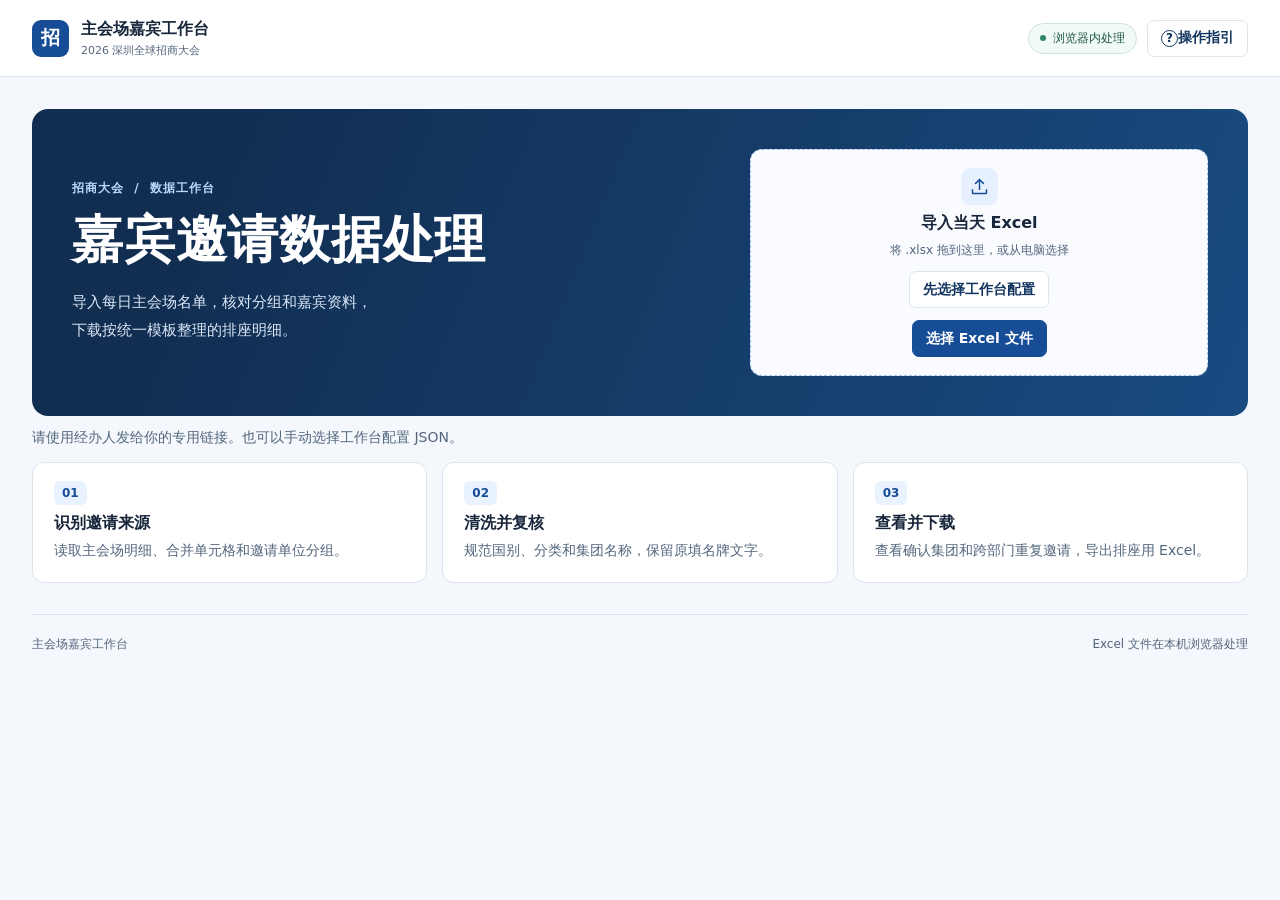
==== commit 2044f32f: "Fix group aliases and deduplicate guests with district title priority" ====
--- a/docs/index.html
+++ b/docs/index.html
@@ -1,11113 +1,11207 @@
-<!doctype html>
-<html lang="zh-CN">
-<head>
-  <meta charset="utf-8">
-  <meta name="viewport" content="width=device-width,initial-scale=1">
-  <meta name="description" content="深圳全球招商大会主会场嘉宾邀请数据处理工作台">
-  <meta name="referrer" content="no-referrer">
-  <meta http-equiv="Content-Security-Policy" content="default-src 'none'; script-src 'unsafe-inline'; style-src 'unsafe-inline'; base-uri 'none'; form-action 'none'">
-  <title>主会场嘉宾工作台</title>
-  <style>
-:root{color-scheme:light;--ink:#18263b;--muted:#53667d;--line:#dce5ee;--blue:#174d96;--dark:#133660;--paper:#fff;--base:#f4f7fb;--accent:#e9f2ff;font-family:"Microsoft YaHei","PingFang SC",system-ui,sans-serif}
-*{box-sizing:border-box}
-body{margin:0;background:var(--base);color:var(--ink);font-size:14px}
-button,input,select{font:inherit}
-button,label[for]{cursor:pointer}
-[hidden]{display:none!important}
-.wrap{width:min(1232px,calc(100% - 64px));margin:auto}
-.top{background:#fff;border-bottom:1px solid var(--line)}
-.top-inner,.footer{display:flex;justify-content:space-between;align-items:center;gap:14px}
-.top-inner{min-height:76px}
-.brand{display:flex;align-items:center;gap:12px;color:var(--ink);text-decoration:none;font-size:16px;font-weight:700}
-.brand small{display:block;font-size:11px;color:var(--muted);margin-top:3px;font-weight:500}
-.mark{width:37px;height:37px;display:grid;place-items:center;background:#174d96;color:#fff;border-radius:9px;font-size:19px}
-.badge{display:inline-flex;align-items:center;gap:7px;border:1px solid #cfe3dc;color:#225a4d;background:#f1faf6;padding:6px 11px;border-radius:100px;font-size:12px;white-space:nowrap}
-.badge i{width:6px;height:6px;border-radius:100%;background:#31856d}
-.hero{margin-top:32px;background:linear-gradient(112deg,#112d50 12%,#194b81 100%);color:white;border-radius:16px;padding:40px;display:grid;grid-template-columns:1.4fr 1fr;gap:38px;align-items:center;overflow:hidden}
-.eyebrow{font-size:12px;letter-spacing:.085em;margin:0 0 9px;font-weight:650;color:#41618a}
-.hero .eyebrow{color:#b9d8fc}
-.hero .eyebrow span{padding:0 5px}
-h1{margin:0;font-size:clamp(30px,4.1vw,51px);letter-spacing:.015em}
-.hero-text>p:last-child{color:#dce9f9;line-height:1.85;font-size:15px;margin:14px 0 0}
-.upload{min-width:0;background:#f9fbff;color:var(--ink);border:1px dashed #a4c1e7;border-radius:12px;min-height:192px;display:flex;align-items:center;justify-content:center;flex-direction:column;gap:8px;padding:18px;text-align:center}
-.upload.over{background:#e3efff;border-color:#1a5ead}
-.upload strong{font-size:16px;max-width:100%;overflow-wrap:anywhere}
-.upload>span{font-size:12px;color:var(--muted)}
-.upload-icon{color:var(--blue);background:#e7f0ff;border-radius:9px;width:37px;height:37px;padding:8px}
-.upload-icon svg{width:100%;height:100%}
-.button{display:inline-flex;align-items:center;justify-content:center;min-height:37px;padding:7px 13px;border:1px solid var(--line);border-radius:7px;background:#fff;color:var(--dark);font-weight:650;text-decoration:none;white-space:nowrap}
-.button.primary{background:var(--blue);color:white;border-color:var(--blue)}
-.button:hover{filter:brightness(.96)}
-.button:disabled{opacity:.5;cursor:wait}
-.upload .button{margin-top:4px}
-input:focus-visible,select:focus-visible,button:focus-visible,a:focus-visible,.upload:focus-within{outline:2px solid #2c7ad1;outline-offset:3px}
-.message{padding:13px 0 15px;color:var(--muted);overflow-wrap:anywhere}
-.message.error{color:#9b2726}
-.steps{display:grid;grid-template-columns:repeat(3,1fr);gap:15px}
-.steps article,.panel,.metric,.toolbar{background:#fff;border:1px solid var(--line);border-radius:12px}
-.steps article{padding:21px}
-.steps article span{color:var(--blue);background:var(--accent);padding:5px 8px;border-radius:6px;font-weight:700;font-size:12px}
-.steps h2{margin:13px 0 5px;font-size:16px}
-.steps p,.muted{color:var(--muted);margin:0;line-height:1.6}
-.footer{margin-top:31px;border-top:1px solid var(--line);min-height:60px;color:var(--muted);font-size:12px}
-.toolbar{padding:18px 21px;display:flex;justify-content:space-between;align-items:center;gap:12px}
-h2,h3{margin:0}
-.toolbar h2{font-size:18px;overflow-wrap:anywhere}
-.toolbar .muted{margin-top:3px}
-.actions{display:flex;align-items:center;justify-content:flex-end;flex-wrap:wrap;gap:9px}
-.date-label{display:flex;align-items:center;gap:8px;color:var(--muted);white-space:nowrap}
-input:not([type=file]),select{min-height:36px;padding:6px 9px;border:1px solid #bac9dc;border-radius:6px;background:white;color:var(--ink);min-width:0}
-.metrics{display:grid;grid-template-columns:repeat(5,minmax(0,1fr));gap:12px;margin-top:15px}
-.metric{padding:15px 16px;min-width:0}
-.metric:first-child{background:#eaf3ff;border-color:#ccdef6}
-.metric span{font-size:12px;color:var(--muted)}
-.metric strong{display:block;font-size:29px;color:var(--dark);margin-top:3px;font-variant-numeric:tabular-nums}
-.metric-actions{display:flex;flex-wrap:wrap;align-items:center;gap:5px 8px;margin-top:7px}
-.metric-actions .button{font-size:12px;min-height:29px;padding:4px 8px;white-space:normal}
-.metric-detail{padding:4px 0;color:var(--blue);border:0;background:transparent;font-size:12px;text-decoration:underline;text-underline-offset:3px}
-.small{font-size:12px}
-#count-note{margin:9px 0 14px}
-.header-actions{display:flex;align-items:center;gap:10px}
-.guide-button{white-space:nowrap}
-.guide-button span{display:inline-grid;place-items:center;width:17px;height:17px;border:1px solid currentColor;border-radius:50%;font-size:12px}
-.tabs{display:flex;align-items:stretch;flex-wrap:wrap;gap:4px 10px;border-bottom:1px solid var(--line)}
-.tabs button{background:none;border:none;border-bottom:3px solid transparent;padding:10px 13px;color:var(--muted);font-weight:650;white-space:nowrap}
-.tabs button.current{border-color:var(--blue);color:var(--blue)}
-.tabs span{font-size:11px;color:var(--blue)}
-.more-views{position:relative;align-self:center}
-.more-views summary{display:grid;place-items:center;cursor:pointer;list-style:none;width:38px;height:34px;border-radius:7px;color:var(--muted)}
-.more-views summary::-webkit-details-marker{display:none}
-.more-views summary span{font-size:23px;color:inherit;line-height:1}
-.more-views summary:hover,.more-views[open] summary{background:#e8eff8}
-.more-views:has(button.current) summary{color:var(--blue)}
-.more-options{position:absolute;z-index:5;inset-block-start:100%;inset-inline-end:0;min-width:146px;background:white;border:1px solid var(--line);border-radius:9px;box-shadow:0 6px 20px #10274520;padding:4px}
-.more-options button{display:block;width:100%;text-align:left;border:0;border-radius:5px}
-.more-options button:hover,.more-options button.current{background:#e8eff8}
-#guide ol{padding-inline-start:1.5em}
-#guide li+li{margin-top:10px}
-@media(max-width:580px){.header-actions .badge{display:none}.tabs{gap:2px}.tabs button{padding-inline:8px}.more-views{position:static}.tabs{position:relative}.more-options{inset-block-start:100%;inset-inline-end:0}}
-.panel{padding:17px 18px;margin-top:14px;min-width:0}
-.panel h3{font-size:16px;margin-bottom:4px}
-.panel p{margin:0 0 12px}
-.dash-grid{display:grid;grid-template-columns:1fr 1.7fr;gap:14px}
-.unit-grid{display:grid;grid-template-columns:minmax(0,1fr) minmax(0,2fr);gap:14px}
-.unit-bars{display:flex;height:9px;background:#eef2f6;border-radius:4px;min-width:90px;overflow:hidden}
-.unit-bars span:first-child{background:#407bbc}.unit-bars span:nth-child(2){background:#d6a85b}
-.unit-count{font-weight:650;color:var(--blue)}.pending-count{font-weight:650;color:#80551b}
-.panel-heading{display:flex;align-items:flex-start;justify-content:space-between;gap:10px;flex-wrap:wrap}
-.bar-list{display:grid;gap:8px;margin-top:12px}
-.bar{display:grid;grid-template-columns:76px 1fr 25px;align-items:center;gap:7px;font-size:12px}
-.bar i{height:9px;background:#dbe9fb;border-radius:3px;overflow:hidden}
-.bar i span{display:block;background:#407bbc;height:100%}
-.table-wrap{overflow:auto;max-height:535px}
-table{border-collapse:collapse;width:100%;text-align:left}
-th,td{padding:9px 10px;border-bottom:1px solid #e7edf4;vertical-align:top;overflow-wrap:anywhere}
-th{background:#edf3fa;color:#274468;font-size:12px;position:sticky;top:0;z-index:1}
-td{line-height:1.5}
-td .button{min-height:30px;padding:3px 9px;font-size:12px}
-td:first-child{font-variant-numeric:tabular-nums}
-.nowrap{white-space:nowrap}
-.table-controls{display:flex;justify-content:space-between;align-items:center;flex-wrap:wrap;gap:8px;margin:12px 0}
-.table-controls input{width:min(310px,100%)}
-.pager{display:flex;align-items:center;gap:7px}
-.pager .button{min-height:30px;font-size:12px}
-.tag{display:inline-block;background:#e9f5ee;color:#245c40;border-radius:4px;padding:2px 6px;font-size:11px;white-space:nowrap}
-.tag.pending{background:#f8efdf;color:#755019}
-.empty{color:var(--muted);padding:12px 0}
-dialog{border:1px solid #c6d6e9;border-radius:12px;max-height:90vh;width:min(680px,calc(100% - 24px));padding:20px;color:var(--ink)}
-dialog::backdrop{background:#10274588}
-#editor-fields>p{margin:5px 0 12px}
-.edit-grid{display:grid;grid-template-columns:1fr 1fr;gap:9px 12px;margin:13px 0 17px}
-.edit-grid label{display:grid;gap:4px;font-size:12px;color:var(--muted)}
-.edit-grid .full{grid-column:1/-1}
-.check{display:flex;gap:7px;align-items:center;margin-bottom:12px}
-.sr{position:absolute;width:1px;height:1px;clip-path:inset(50%);overflow:hidden}
-@media(max-width:850px){.wrap{width:calc(100% - 28px)}.hero{padding:24px;gap:18px}.dash-grid,.unit-grid{grid-template-columns:1fr}.metrics{grid-template-columns:repeat(3,minmax(0,1fr))}.toolbar{align-items:flex-start}.desktop{display:none}}
-@media(max-width:580px){.hero{grid-template-columns:1fr;margin-top:15px}.steps{grid-template-columns:1fr}.toolbar{flex-direction:column}.actions{justify-content:flex-start}.metrics{grid-template-columns:repeat(2,minmax(0,1fr))}.edit-grid{grid-template-columns:1fr}.brand{font-size:14px}.top-inner{min-height:60px}}
-.priority fieldset{display:flex;flex-wrap:wrap;gap:8px 16px;margin:12px 0;padding:10px;border:1px solid #dce5ee;border-radius:6px}
-.priority details{margin:12px 0}
-.priority summary{cursor:pointer}
-.priority textarea{display:block;width:100%;box-sizing:border-box;margin:4px 0 10px;font:inherit}
-#report-panel{background:#eaf2fc;border-color:#c9dcf4;border-inline-start:4px solid var(--blue)}
-#report-text{display:block;box-sizing:border-box;width:100%;margin:12px 0 8px;padding:12px;border:1px solid #c9dcf4;border-radius:6px;background:#fff;color:inherit;font:inherit;line-height:1.6;resize:vertical}
-#report-status:empty{display:none}
-.report-metrics{display:grid;grid-template-columns:repeat(auto-fit,minmax(125px,1fr));gap:8px;margin-top:12px}
-.report-metrics .metric small{font-size:12px;font-weight:400}
-
-</style>
-</head>
-<body>
-  <header class="top">
-    <div class="wrap top-inner">
-      <a class="brand" id="home" href="./" aria-label="主会场嘉宾工作台首页"><span class="mark" aria-hidden="true">招</span><span>主会场嘉宾工作台<small>2026 深圳全球招商大会</small></span></a>
-      <div class="header-actions"><span class="badge"><i></i> 浏览器内处理</span><button type="button" class="button guide-button" id="open-guide" aria-haspopup="dialog"><span aria-hidden="true">?</span> 操作指引</button></div>
-    </div>
-  </header>
-  <main class="wrap">
-    <section class="hero" aria-labelledby="page-title">
-      <div class="hero-text">
-        <p class="eyebrow">招商大会 <span> / </span> 数据工作台</p>
-        <h1 id="page-title">嘉宾邀请数据处理</h1>
-        <p>导入每日主会场名单，核对分组和嘉宾资料，<br class="desktop">下载按统一模板整理的排座明细。</p>
-      </div>
-      <div class="upload" id="drop">
-        <div class="upload-icon" aria-hidden="true"><svg viewBox="0 0 24 24" fill="none" stroke="currentColor" stroke-width="1.7"><path d="M12 16V4m-5 5 5-5 5 5M4 15v4a1 1 0 0 0 1 1h14a1 1 0 0 0 1-1v-4"/></svg></div>
-        <strong id="file-label">导入当天 Excel</strong>
-        <span>将 .xlsx 拖到这里，或从电脑选择</span>
-        <div id="setup-rules" hidden>
-          <label class="button" for="rules-file">先选择工作台配置</label>
-          <input type="file" id="rules-file" accept=".json,application/json" class="sr">
-        </div>
-        <label class="button primary" for="file">选择 Excel 文件</label>
-        <input type="file" id="file" accept=".xlsx,application/vnd.openxmlformats-officedocument.spreadsheetml.sheet" class="sr">
-      </div>
-    </section>
-    <div class="message" id="message" role="status" aria-live="polite">每次导入处理一份名单。嘉宾资料留在当前页面，刷新前请下载结果。</div>
-    <section class="workspace" id="workspace" hidden>
-      <div class="toolbar">
-        <div><p class="eyebrow">当前批次</p><h2 id="batch"></h2><p class="muted" id="batch-info"></p></div>
-        <div class="actions"><label class="date-label">数据日期 <input type="date" id="date"></label><button class="button primary" id="download">下载 Excel</button><a id="download-ready" class="button" hidden>手动保存已生成文件</a></div>
-      </div>
-      <section class="panel" id="report-panel" aria-labelledby="report-heading">
-        <div class="panel-heading"><h3 id="report-heading">汇报摘要</h3><button type="button" class="button primary" id="copy-report">复制汇报摘要</button></div>
-        <div class="actions"><label>全市发起邀请（家） <input id="gov-invited" type="number" min="0" step="1" placeholder="政府汇总"></label><label>全市初步意向反馈（家） <input id="gov-feedback" type="number" min="0" step="1" placeholder="政府汇总"></label></div><div class="report-metrics" id="report-metrics"></div>
-        <textarea id="report-text" aria-label="汇报摘要" readonly rows="9"></textarea>
-        <p class="small muted">前两项填政府当天汇总。企业集团去重数和确认参会嘉宾人数来自当前主会场名单。</p>
-        <p class="small muted" id="report-status" role="status"></p>
-      </section>
-      <div class="metrics" id="metrics"></div>
-      <section class="panel" aria-labelledby="guest-heading">
-        <h3 id="guest-heading">到访嘉宾</h3>
-        <div class="report-metrics" id="guest-metrics"></div>
-        <p class="small muted">按「是否参加主会场」填「是」且姓名、职务齐全统计。同一集团同名嘉宾计一人，明确取消或不参加的嘉宾不计入。国籍暂按填报值汇总，优先采用确认参会记录中首个可识别的国籍。占比以到访总人数为分母。</p>
-      </section>
-      <p class="small muted" id="count-note"></p>
-      <nav class="tabs" aria-label="工作台视图">
-        <button data-view="confirmed" class="current" aria-pressed="true">确认参会集团</button>
-        <button data-view="priority" aria-pressed="false">重点企业候选</button>
-        <button data-view="dashboard" aria-pressed="false">数据看板</button>
-        <button data-view="review" aria-pressed="false">待复核 <span id="review-count"></span></button>
-        <details class="more-views" id="more-views">
-          <summary aria-label="更多视图" title="更多视图"><span aria-hidden="true">⋯</span></summary>
-          <div class="more-options">
-            <button data-view="ranking" aria-pressed="false">全局榜单核验</button>
-            <button data-view="names" aria-pressed="false">集团名称</button>
-            <button data-view="detail" aria-pressed="false">整理明细</button>
-          </div>
-        </details>
-      </nav>
-      <div id="content"></div>
-    </section>
-    <section class="steps" id="intro" aria-label="使用流程">
-      <article><span>01</span><h2>识别邀请来源</h2><p>读取主会场明细、合并单元格和邀请单位分组。</p></article>
-      <article><span>02</span><h2>清洗并复核</h2><p>规范国别、分类和集团名称，保留原填名牌文字。</p></article>
-      <article><span>03</span><h2>查看并下载</h2><p>查看确认集团和跨部门重复邀请，导出排座用 Excel。</p></article>
-    </section>
-  </main>
-  <footer class="wrap footer"><span>主会场嘉宾工作台</span><span>Excel 文件在本机浏览器处理</span></footer>
-  <dialog id="dialog"><form id="editor"><div id="editor-fields"></div><div class="actions"><button type="button" class="button" id="cancel">取消</button><button type="submit" class="button primary">保存复核</button></div></form></dialog>
-  <dialog id="guide" aria-labelledby="guide-title">
-    <form method="dialog">
-      <div class="panel-heading"><h2 id="guide-title">操作指引</h2><button class="button" autofocus>关闭</button></div>
-      <ol>
-        <li>用工作人员专用链接打开网页。点击「选择 Excel 文件」，上传当天从报名系统导出的主会场名单。上传后核对文件名和数据日期。</li>
-        <li>点「确认参会集团」查看确认企业和嘉宾明细，也可以下载确认企业 Excel。同一集团只计一家；至少一位嘉宾填了姓名和职务就计为确认。</li>
-        <li>点「重点企业候选」，按企业机构性质筛选，再按职级查看嘉宾。筛选结果可以单独下载。</li>
-        <li>点「数据看板」，查看各单位确认和待确认企业数、外资国家分布及跨单位重复邀请。需要汇报时，点击「复制汇报摘要」。</li>
-        <li>点「待复核」，按原表行号核对缺项或冲突。需要查榜单、统一集团名称或查看整理后的嘉宾行，点导航里的「⋯」。</li>
-        <li>点页面上方「下载 Excel」保存完整名单。刷新网页或换一份名单前，先下载需要保留的结果。</li>
-      </ol>
-    </form>
-  </dialog>
-
-<script>
-/*!
-JSZip is dual licensed. At your choice you may use it under the MIT license *or* the GPLv3
-license.
-
-The MIT License
-===============
-
-Copyright (c) 2009-2016 Stuart Knightley, David Duponchel, Franz Buchinger, António Afonso
-
-Permission is hereby granted, free of charge, to any person obtaining a copy
-of this software and associated documentation files (the "Software"), to deal
-in the Software without restriction, including without limitation the rights
-to use, copy, modify, merge, publish, distribute, sublicense, and/or sell
-copies of the Software, and to permit persons to whom the Software is
-furnished to do so, subject to the following conditions:
-
-The above copyright notice and this permission notice shall be included in
-all copies or substantial portions of the Software.
-
-THE SOFTWARE IS PROVIDED "AS IS", WITHOUT WARRANTY OF ANY KIND, EXPRESS OR
-IMPLIED, INCLUDING BUT NOT LIMITED TO THE WARRANTIES OF MERCHANTABILITY,
-FITNESS FOR A PARTICULAR PURPOSE AND NONINFRINGEMENT. IN NO EVENT SHALL THE
-AUTHORS OR COPYRIGHT HOLDERS BE LIABLE FOR ANY CLAIM, DAMAGES OR OTHER
-LIABILITY, WHETHER IN AN ACTION OF CONTRACT, TORT OR OTHERWISE, ARISING FROM,
-OUT OF OR IN CONNECTION WITH THE SOFTWARE OR THE USE OR OTHER DEALINGS IN
-THE SOFTWARE.
-
-
-GPL version 3
-=============
-
-                    GNU GENERAL PUBLIC LICENSE
-                       Version 3, 29 June 2007
-
- Copyright (C) 2007 Free Software Foundation, Inc. <http://fsf.org/>
- Everyone is permitted to copy and distribute verbatim copies
- of this license document, but changing it is not allowed.
-
-                            Preamble
-
-  The GNU General Public License is a free, copyleft license for
-software and other kinds of works.
-
-  The licenses for most software and other practical works are designed
-to take away your freedom to share and change the works.  By contrast,
-the GNU General Public License is intended to guarantee your freedom to
-share and change all versions of a program--to make sure it remains free
-software for all its users.  We, the Free Software Foundation, use the
-GNU General Public License for most of our software; it applies also to
-any other work released this way by its authors.  You can apply it to
-your programs, too.
-
-  When we speak of free software, we are referring to freedom, not
-price.  Our General Public Licenses are designed to make sure that you
-have the freedom to distribute copies of free software (and charge for
-them if you wish), that you receive source code or can get it if you
-want it, that you can change the software or use pieces of it in new
-free programs, and that you know you can do these things.
-
-  To protect your rights, we need to prevent others from denying you
-these rights or asking you to surrender the rights.  Therefore, you have
-certain responsibilities if you distribute copies of the software, or if
-you modify it: responsibilities to respect the freedom of others.
-
-  For example, if you distribute copies of such a program, whether
-gratis or for a fee, you must pass on to the recipients the same
-freedoms that you received.  You must make sure that they, too, receive
-or can get the source code.  And you must show them these terms so they
-know their rights.
-
-  Developers that use the GNU GPL protect your rights with two steps:
-(1) assert copyright on the software, and (2) offer you this License
-giving you legal permission to copy, distribute and/or modify it.
-
-  For the developers' and authors' protection, the GPL clearly explains
-that there is no warranty for this free software.  For both users' and
-authors' sake, the GPL requires that modified versions be marked as
-changed, so that their problems will not be attributed erroneously to
-authors of previous versions.
-
-  Some devices are designed to deny users access to install or run
-modified versions of the software inside them, although the manufacturer
-can do so.  This is fundamentally incompatible with the aim of
-protecting users' freedom to change the software.  The systematic
-pattern of such abuse occurs in the area of products for individuals to
-use, which is precisely where it is most unacceptable.  Therefore, we
-have designed this version of the GPL to prohibit the practice for those
-products.  If such problems arise substantially in other domains, we
-stand ready to extend this provision to those domains in future versions
-of the GPL, as needed to protect the freedom of users.
-
-  Finally, every program is threatened constantly by software patents.
-States should not allow patents to restrict development and use of
-software on general-purpose computers, but in those that do, we wish to
-avoid the special danger that patents applied to a free program could
-make it effectively proprietary.  To prevent this, the GPL assures that
-patents cannot be used to render the program non-free.
-
-  The precise terms and conditions for copying, distribution and
-modification follow.
-
-                       TERMS AND CONDITIONS
-
-  0. Definitions.
-
-  "This License" refers to version 3 of the GNU General Public License.
-
-  "Copyright" also means copyright-like laws that apply to other kinds of
-works, such as semiconductor masks.
-
-  "The Program" refers to any copyrightable work licensed under this
-License.  Each licensee is addressed as "you".  "Licensees" and
-"recipients" may be individuals or organizations.
-
-  To "modify" a work means to copy from or adapt all or part of the work
-in a fashion requiring copyright permission, other than the making of an
-exact copy.  The resulting work is called a "modified version" of the
-earlier work or a work "based on" the earlier work.
-
-  A "covered work" means either the unmodified Program or a work based
-on the Program.
-
-  To "propagate" a work means to do anything with it that, without
-permission, would make you directly or secondarily liable for
-infringement under applicable copyright law, except executing it on a
-computer or modifying a private copy.  Propagation includes copying,
-distribution (with or without modification), making available to the
-public, and in some countries other activities as well.
-
-  To "convey" a work means any kind of propagation that enables other
-parties to make or receive copies.  Mere interaction with a user through
-a computer network, with no transfer of a copy, is not conveying.
-
-  An interactive user interface displays "Appropriate Legal Notices"
-to the extent that it includes a convenient and prominently visible
-feature that (1) displays an appropriate copyright notice, and (2)
-tells the user that there is no warranty for the work (except to the
-extent that warranties are provided), that licensees may convey the
-work under this License, and how to view a copy of this License.  If
-the interface presents a list of user commands or options, such as a
-menu, a prominent item in the list meets this criterion.
-
-  1. Source Code.
-
-  The "source code" for a work means the preferred form of the work
-for making modifications to it.  "Object code" means any non-source
-form of a work.
-
-  A "Standard Interface" means an interface that either is an official
-standard defined by a recognized standards body, or, in the case of
-interfaces specified for a particular programming language, one that
-is widely used among developers working in that language.
-
-  The "System Libraries" of an executable work include anything, other
-than the work as a whole, that (a) is included in the normal form of
-packaging a Major Component, but which is not part of that Major
-Component, and (b) serves only to enable use of the work with that
-Major Component, or to implement a Standard Interface for which an
-implementation is available to the public in source code form.  A
-"Major Component", in this context, means a major essential component
-(kernel, window system, and so on) of the specific operating system
-(if any) on which the executable work runs, or a compiler used to
-produce the work, or an object code interpreter used to run it.
-
-  The "Corresponding Source" for a work in object code form means all
-the source code needed to generate, install, and (for an executable
-work) run the object code and to modify the work, including scripts to
-control those activities.  However, it does not include the work's
-System Libraries, or general-purpose tools or generally available free
-programs which are used unmodified in performing those activities but
-which are not part of the work.  For example, Corresponding Source
-includes interface definition files associated with source files for
-the work, and the source code for shared libraries and dynamically
-linked subprograms that the work is specifically designed to require,
-such as by intimate data communication or control flow between those
-subprograms and other parts of the work.
-
-  The Corresponding Source need not include anything that users
-can regenerate automatically from other parts of the Corresponding
-Source.
-
-  The Corresponding Source for a work in source code form is that
-same work.
-
-  2. Basic Permissions.
-
-  All rights granted under this License are granted for the term of
-copyright on the Program, and are irrevocable provided the stated
-conditions are met.  This License explicitly affirms your unlimited
-permission to run the unmodified Program.  The output from running a
-covered work is covered by this License only if the output, given its
-content, constitutes a covered work.  This License acknowledges your
-rights of fair use or other equivalent, as provided by copyright law.
-
-  You may make, run and propagate covered works that you do not
-convey, without conditions so long as your license otherwise remains
-in force.  You may convey covered works to others for the sole purpose
-of having them make modifications exclusively for you, or provide you
-with facilities for running those works, provided that you comply with
-the terms of this License in conveying all material for which you do
-not control copyright.  Those thus making or running the covered works
-for you must do so exclusively on your behalf, under your direction
-and control, on terms that prohibit them from making any copies of
-your copyrighted material outside their relationship with you.
-
-  Conveying under any other circumstances is permitted solely under
-the conditions stated below.  Sublicensing is not allowed; section 10
-makes it unnecessary.
-
-  3. Protecting Users' Legal Rights From Anti-Circumvention Law.
-
-  No covered work shall be deemed part of an effective technological
-measure under any applicable law fulfilling obligations under article
-11 of the WIPO copyright treaty adopted on 20 December 1996, or
-similar laws prohibiting or restricting circumvention of such
-measures.
-
-  When you convey a covered work, you waive any legal power to forbid
-circumvention of technological measures to the extent such circumvention
-is effected by exercising rights under this License with respect to
-the covered work, and you disclaim any intention to limit operation or
-modification of the work as a means of enforcing, against the work's
-users, your or third parties' legal rights to forbid circumvention of
-technological measures.
-
-  4. Conveying Verbatim Copies.
-
-  You may convey verbatim copies of the Program's source code as you
-receive it, in any medium, provided that you conspicuously and
-appropriately publish on each copy an appropriate copyright notice;
-keep intact all notices stating that this License and any
-non-permissive terms added in accord with section 7 apply to the code;
-keep intact all notices of the absence of any warranty; and give all
-recipients a copy of this License along with the Program.
-
-  You may charge any price or no price for each copy that you convey,
-and you may offer support or warranty protection for a fee.
-
-  5. Conveying Modified Source Versions.
-
-  You may convey a work based on the Program, or the modifications to
-produce it from the Program, in the form of source code under the
-terms of section 4, provided that you also meet all of these conditions:
-
-    a) The work must carry prominent notices stating that you modified
-    it, and giving a relevant date.
-
-    b) The work must carry prominent notices stating that it is
-    released under this License and any conditions added under section
-    7.  This requirement modifies the requirement in section 4 to
-    "keep intact all notices".
-
-    c) You must license the entire work, as a whole, under this
-    License to anyone who comes into possession of a copy.  This
-    License will therefore apply, along with any applicable section 7
-    additional terms, to the whole of the work, and all its parts,
-    regardless of how they are packaged.  This License gives no
-    permission to license the work in any other way, but it does not
-    invalidate such permission if you have separately received it.
-
-    d) If the work has interactive user interfaces, each must display
-    Appropriate Legal Notices; however, if the Program has interactive
-    interfaces that do not display Appropriate Legal Notices, your
-    work need not make them do so.
-
-  A compilation of a covered work with other separate and independent
-works, which are not by their nature extensions of the covered work,
-and which are not combined with it such as to form a larger program,
-in or on a volume of a storage or distribution medium, is called an
-"aggregate" if the compilation and its resulting copyright are not
-used to limit the access or legal rights of the compilation's users
-beyond what the individual works permit.  Inclusion of a covered work
-in an aggregate does not cause this License to apply to the other
-parts of the aggregate.
-
-  6. Conveying Non-Source Forms.
-
-  You may convey a covered work in object code form under the terms
-of sections 4 and 5, provided that you also convey the
-machine-readable Corresponding Source under the terms of this License,
-in one of these ways:
-
-    a) Convey the object code in, or embodied in, a physical product
-    (including a physical distribution medium), accompanied by the
-    Corresponding Source fixed on a durable physical medium
-    customarily used for software interchange.
-
-    b) Convey the object code in, or embodied in, a physical product
-    (including a physical distribution medium), accompanied by a
-    written offer, valid for at least three years and valid for as
-    long as you offer spare parts or customer support for that product
-    model, to give anyone who possesses the object code either (1) a
-    copy of the Corresponding Source for all the software in the
-    product that is covered by this License, on a durable physical
-    medium customarily used for software interchange, for a price no
-    more than your reasonable cost of physically performing this
-    conveying of source, or (2) access to copy the
-    Corresponding Source from a network server at no charge.
-
-    c) Convey individual copies of the object code with a copy of the
-    written offer to provide the Corresponding Source.  This
-    alternative is allowed only occasionally and noncommercially, and
-    only if you received the object code with such an offer, in accord
-    with subsection 6b.
-
-    d) Convey the object code by offering access from a designated
-    place (gratis or for a charge), and offer equivalent access to the
-    Corresponding Source in the same way through the same place at no
-    further charge.  You need not require recipients to copy the
-    Corresponding Source along with the object code.  If the place to
-    copy the object code is a network server, the Corresponding Source
-    may be on a different server (operated by you or a third party)
-    that supports equivalent copying facilities, provided you maintain
-    clear directions next to the object code saying where to find the
-    Corresponding Source.  Regardless of what server hosts the
-    Corresponding Source, you remain obligated to ensure that it is
-    available for as long as needed to satisfy these requirements.
-
-    e) Convey the object code using peer-to-peer transmission, provided
-    you inform other peers where the object code and Corresponding
-    Source of the work are being offered to the general public at no
-    charge under subsection 6d.
-
-  A separable portion of the object code, whose source code is excluded
-from the Corresponding Source as a System Library, need not be
-included in conveying the object code work.
-
-  A "User Product" is either (1) a "consumer product", which means any
-tangible personal property which is normally used for personal, family,
-or household purposes, or (2) anything designed or sold for incorporation
-into a dwelling.  In determining whether a product is a consumer product,
-doubtful cases shall be resolved in favor of coverage.  For a particular
-product received by a particular user, "normally used" refers to a
-typical or common use of that class of product, regardless of the status
-of the particular user or of the way in which the particular user
-actually uses, or expects or is expected to use, the product.  A product
-is a consumer product regardless of whether the product has substantial
-commercial, industrial or non-consumer uses, unless such uses represent
-the only significant mode of use of the product.
-
-  "Installation Information" for a User Product means any methods,
-procedures, authorization keys, or other information required to install
-and execute modified versions of a covered work in that User Product from
-a modified version of its Corresponding Source.  The information must
-suffice to ensure that the continued functioning of the modified object
-code is in no case prevented or interfered with solely because
-modification has been made.
-
-  If you convey an object code work under this section in, or with, or
-specifically for use in, a User Product, and the conveying occurs as
-part of a transaction in which the right of possession and use of the
-User Product is transferred to the recipient in perpetuity or for a
-fixed term (regardless of how the transaction is characterized), the
-Corresponding Source conveyed under this section must be accompanied
-by the Installation Information.  But this requirement does not apply
-if neither you nor any third party retains the ability to install
-modified object code on the User Product (for example, the work has
-been installed in ROM).
-
-  The requirement to provide Installation Information does not include a
-requirement to continue to provide support service, warranty, or updates
-for a work that has been modified or installed by the recipient, or for
-the User Product in which it has been modified or installed.  Access to a
-network may be denied when the modification itself materially and
-adversely affects the operation of the network or violates the rules and
-protocols for communication across the network.
-
-  Corresponding Source conveyed, and Installation Information provided,
-in accord with this section must be in a format that is publicly
-documented (and with an implementation available to the public in
-source code form), and must require no special password or key for
-unpacking, reading or copying.
-
-  7. Additional Terms.
-
-  "Additional permissions" are terms that supplement the terms of this
-License by making exceptions from one or more of its conditions.
-Additional permissions that are applicable to the entire Program shall
-be treated as though they were included in this License, to the extent
-that they are valid under applicable law.  If additional permissions
-apply only to part of the Program, that part may be used separately
-under those permissions, but the entire Program remains governed by
-this License without regard to the additional permissions.
-
-  When you convey a copy of a covered work, you may at your option
-remove any additional permissions from that copy, or from any part of
-it.  (Additional permissions may be written to require their own
-removal in certain cases when you modify the work.)  You may place
-additional permissions on material, added by you to a covered work,
-for which you have or can give appropriate copyright permission.
-
-  Notwithstanding any other provision of this License, for material you
-add to a covered work, you may (if authorized by the copyright holders of
-that material) supplement the terms of this License with terms:
-
-    a) Disclaiming warranty or limiting liability differently from the
-    terms of sections 15 and 16 of this License; or
-
-    b) Requiring preservation of specified reasonable legal notices or
-    author attributions in that material or in the Appropriate Legal
-    Notices displayed by works containing it; or
-
-    c) Prohibiting misrepresentation of the origin of that material, or
-    requiring that modified versions of such material be marked in
-    reasonable ways as different from the original version; or
-
-    d) Limiting the use for publicity purposes of names of licensors or
-    authors of the material; or
-
-    e) Declining to grant rights under trademark law for use of some
-    trade names, trademarks, or service marks; or
-
-    f) Requiring indemnification of licensors and authors of that
-    material by anyone who conveys the material (or modified versions of
-    it) with contractual assumptions of liability to the recipient, for
-    any liability that these contractual assumptions directly impose on
-    those licensors and authors.
-
-  All other non-permissive additional terms are considered "further
-restrictions" within the meaning of section 10.  If the Program as you
-received it, or any part of it, contains a notice stating that it is
-governed by this License along with a term that is a further
-restriction, you may remove that term.  If a license document contains
-a further restriction but permits relicensing or conveying under this
-License, you may add to a covered work material governed by the terms
-of that license document, provided that the further restriction does
-not survive such relicensing or conveying.
-
-  If you add terms to a covered work in accord with this section, you
-must place, in the relevant source files, a statement of the
-additional terms that apply to those files, or a notice indicating
-where to find the applicable terms.
-
-  Additional terms, permissive or non-permissive, may be stated in the
-form of a separately written license, or stated as exceptions;
-the above requirements apply either way.
-
-  8. Termination.
-
-  You may not propagate or modify a covered work except as expressly
-provided under this License.  Any attempt otherwise to propagate or
-modify it is void, and will automatically terminate your rights under
-this License (including any patent licenses granted under the third
-paragraph of section 11).
-
-  However, if you cease all violation of this License, then your
-license from a particular copyright holder is reinstated (a)
-provisionally, unless and until the copyright holder explicitly and
-finally terminates your license, and (b) permanently, if the copyright
-holder fails to notify you of the violation by some reasonable means
-prior to 60 days after the cessation.
-
-  Moreover, your license from a particular copyright holder is
-reinstated permanently if the copyright holder notifies you of the
-violation by some reasonable means, this is the first time you have
-received notice of violation of this License (for any work) from that
-copyright holder, and you cure the violation prior to 30 days after
-your receipt of the notice.
-
-  Termination of your rights under this section does not terminate the
-licenses of parties who have received copies or rights from you under
-this License.  If your rights have been terminated and not permanently
-reinstated, you do not qualify to receive new licenses for the same
-material under section 10.
-
-  9. Acceptance Not Required for Having Copies.
-
-  You are not required to accept this License in order to receive or
-run a copy of the Program.  Ancillary propagation of a covered work
-occurring solely as a consequence of using peer-to-peer transmission
-to receive a copy likewise does not require acceptance.  However,
-nothing other than this License grants you permission to propagate or
-modify any covered work.  These actions infringe copyright if you do
-not accept this License.  Therefore, by modifying or propagating a
-covered work, you indicate your acceptance of this License to do so.
-
-  10. Automatic Licensing of Downstream Recipients.
-
-  Each time you convey a covered work, the recipient automatically
-receives a license from the original licensors, to run, modify and
-propagate that work, subject to this License.  You are not responsible
-for enforcing compliance by third parties with this License.
-
-  An "entity transaction" is a transaction transferring control of an
-organization, or substantially all assets of one, or subdividing an
-organization, or merging organizations.  If propagation of a covered
-work results from an entity transaction, each party to that
-transaction who receives a copy of the work also receives whatever
-licenses to the work the party's predecessor in interest had or could
-give under the previous paragraph, plus a right to possession of the
-Corresponding Source of the work from the predecessor in interest, if
-the predecessor has it or can get it with reasonable efforts.
-
-  You may not impose any further restrictions on the exercise of the
-rights granted or affirmed under this License.  For example, you may
-not impose a license fee, royalty, or other charge for exercise of
-rights granted under this License, and you may not initiate litigation
-(including a cross-claim or counterclaim in a lawsuit) alleging that
-any patent claim is infringed by making, using, selling, offering for
-sale, or importing the Program or any portion of it.
-
-  11. Patents.
-
-  A "contributor" is a copyright holder who authorizes use under this
-License of the Program or a work on which the Program is based.  The
-work thus licensed is called the contributor's "contributor version".
-
-  A contributor's "essential patent claims" are all patent claims
-owned or controlled by the contributor, whether already acquired or
-hereafter acquired, that would be infringed by some manner, permitted
-by this License, of making, using, or selling its contributor version,
-but do not include claims that would be infringed only as a
-consequence of further modification of the contributor version.  For
-purposes of this definition, "control" includes the right to grant
-patent sublicenses in a manner consistent with the requirements of
-this License.
-
-  Each contributor grants you a non-exclusive, worldwide, royalty-free
-patent license under the contributor's essential patent claims, to
-make, use, sell, offer for sale, import and otherwise run, modify and
-propagate the contents of its contributor version.
-
-  In the following three paragraphs, a "patent license" is any express
-agreement or commitment, however denominated, not to enforce a patent
-(such as an express permission to practice a patent or covenant not to
-sue for patent infringement).  To "grant" such a patent license to a
-party means to make such an agreement or commitment not to enforce a
-patent against the party.
-
-  If you convey a covered work, knowingly relying on a patent license,
-and the Corresponding Source of the work is not available for anyone
-to copy, free of charge and under the terms of this License, through a
-publicly available network server or other readily accessible means,
-then you must either (1) cause the Corresponding Source to be so
-available, or (2) arrange to deprive yourself of the benefit of the
-patent license for this particular work, or (3) arrange, in a manner
-consistent with the requirements of this License, to extend the patent
-license to downstream recipients.  "Knowingly relying" means you have
-actual knowledge that, but for the patent license, your conveying the
-covered work in a country, or your recipient's use of the covered work
-in a country, would infringe one or more identifiable patents in that
-country that you have reason to believe are valid.
-
-  If, pursuant to or in connection with a single transaction or
-arrangement, you convey, or propagate by procuring conveyance of, a
-covered work, and grant a patent license to some of the parties
-receiving the covered work authorizing them to use, propagate, modify
-or convey a specific copy of the covered work, then the patent license
-you grant is automatically extended to all recipients of the covered
-work and works based on it.
-
-  A patent license is "discriminatory" if it does not include within
-the scope of its coverage, prohibits the exercise of, or is
-conditioned on the non-exercise of one or more of the rights that are
-specifically granted under this License.  You may not convey a covered
-work if you are a party to an arrangement with a third party that is
-in the business of distributing software, under which you make payment
-to the third party based on the extent of your activity of conveying
-the work, and under which the third party grants, to any of the
-parties who would receive the covered work from you, a discriminatory
-patent license (a) in connection with copies of the covered work
-conveyed by you (or copies made from those copies), or (b) primarily
-for and in connection with specific products or compilations that
-contain the covered work, unless you entered into that arrangement,
-or that patent license was granted, prior to 28 March 2007.
-
-  Nothing in this License shall be construed as excluding or limiting
-any implied license or other defenses to infringement that may
-otherwise be available to you under applicable patent law.
-
-  12. No Surrender of Others' Freedom.
-
-  If conditions are imposed on you (whether by court order, agreement or
-otherwise) that contradict the conditions of this License, they do not
-excuse you from the conditions of this License.  If you cannot convey a
-covered work so as to satisfy simultaneously your obligations under this
-License and any other pertinent obligations, then as a consequence you may
-not convey it at all.  For example, if you agree to terms that obligate you
-to collect a royalty for further conveying from those to whom you convey
-the Program, the only way you could satisfy both those terms and this
-License would be to refrain entirely from conveying the Program.
-
-  13. Use with the GNU Affero General Public License.
-
-  Notwithstanding any other provision of this License, you have
-permission to link or combine any covered work with a work licensed
-under version 3 of the GNU Affero General Public License into a single
-combined work, and to convey the resulting work.  The terms of this
-License will continue to apply to the part which is the covered work,
-but the special requirements of the GNU Affero General Public License,
-section 13, concerning interaction through a network will apply to the
-combination as such.
-
-  14. Revised Versions of this License.
-
-  The Free Software Foundation may publish revised and/or new versions of
-the GNU General Public License from time to time.  Such new versions will
-be similar in spirit to the present version, but may differ in detail to
-address new problems or concerns.
-
-  Each version is given a distinguishing version number.  If the
-Program specifies that a certain numbered version of the GNU General
-Public License "or any later version" applies to it, you have the
-option of following the terms and conditions either of that numbered
-version or of any later version published by the Free Software
-Foundation.  If the Program does not specify a version number of the
-GNU General Public License, you may choose any version ever published
-by the Free Software Foundation.
-
-  If the Program specifies that a proxy can decide which future
-versions of the GNU General Public License can be used, that proxy's
-public statement of acceptance of a version permanently authorizes you
-to choose that version for the Program.
-
-  Later license versions may give you additional or different
-permissions.  However, no additional obligations are imposed on any
-author or copyright holder as a result of your choosing to follow a
-later version.
-
-  15. Disclaimer of Warranty.
-
-  THERE IS NO WARRANTY FOR THE PROGRAM, TO THE EXTENT PERMITTED BY
-APPLICABLE LAW.  EXCEPT WHEN OTHERWISE STATED IN WRITING THE COPYRIGHT
-HOLDERS AND/OR OTHER PARTIES PROVIDE THE PROGRAM "AS IS" WITHOUT WARRANTY
-OF ANY KIND, EITHER EXPRESSED OR IMPLIED, INCLUDING, BUT NOT LIMITED TO,
-THE IMPLIED WARRANTIES OF MERCHANTABILITY AND FITNESS FOR A PARTICULAR
-PURPOSE.  THE ENTIRE RISK AS TO THE QUALITY AND PERFORMANCE OF THE PROGRAM
-IS WITH YOU.  SHOULD THE PROGRAM PROVE DEFECTIVE, YOU ASSUME THE COST OF
-ALL NECESSARY SERVICING, REPAIR OR CORRECTION.
-
-  16. Limitation of Liability.
-
-  IN NO EVENT UNLESS REQUIRED BY APPLICABLE LAW OR AGREED TO IN WRITING
-WILL ANY COPYRIGHT HOLDER, OR ANY OTHER PARTY WHO MODIFIES AND/OR CONVEYS
-THE PROGRAM AS PERMITTED ABOVE, BE LIABLE TO YOU FOR DAMAGES, INCLUDING ANY
-GENERAL, SPECIAL, INCIDENTAL OR CONSEQUENTIAL DAMAGES ARISING OUT OF THE
-USE OR INABILITY TO USE THE PROGRAM (INCLUDING BUT NOT LIMITED TO LOSS OF
-DATA OR DATA BEING RENDERED INACCURATE OR LOSSES SUSTAINED BY YOU OR THIRD
-PARTIES OR A FAILURE OF THE PROGRAM TO OPERATE WITH ANY OTHER PROGRAMS),
-EVEN IF SUCH HOLDER OR OTHER PARTY HAS BEEN ADVISED OF THE POSSIBILITY OF
-SUCH DAMAGES.
-
-  17. Interpretation of Sections 15 and 16.
-
-  If the disclaimer of warranty and limitation of liability provided
-above cannot be given local legal effect according to their terms,
-reviewing courts shall apply local law that most closely approximates
-an absolute waiver of all civil liability in connection with the
-Program, unless a warranty or assumption of liability accompanies a
-copy of the Program in return for a fee.
-
-                     END OF TERMS AND CONDITIONS
-
-*/
-/*!
-
-JSZip v3.10.1 - A JavaScript class for generating and reading zip files
-<http://stuartk.com/jszip>
-
-(c) 2009-2016 Stuart Knightley <stuart [at] stuartk.com>
-Dual licenced under the MIT license or GPLv3. See https://raw.github.com/Stuk/jszip/main/LICENSE.markdown.
-
-JSZip uses the library pako released under the MIT license :
-https://github.com/nodeca/pako/blob/main/LICENSE
-*/
-
-!function(e){if("object"==typeof exports&&"undefined"!=typeof module)module.exports=e();else if("function"==typeof define&&define.amd)define([],e);else{("undefined"!=typeof window?window:"undefined"!=typeof global?global:"undefined"!=typeof self?self:this).JSZip=e()}}(function(){return function s(a,o,h){function u(r,e){if(!o[r]){if(!a[r]){var t="function"==typeof require&&require;if(!e&&t)return t(r,!0);if(l)return l(r,!0);var n=new Error("Cannot find module '"+r+"'");throw n.code="MODULE_NOT_FOUND",n}var i=o[r]={exports:{}};a[r][0].call(i.exports,function(e){var t=a[r][1][e];return u(t||e)},i,i.exports,s,a,o,h)}return o[r].exports}for(var l="function"==typeof require&&require,e=0;e<h.length;e++)u(h[e]);return u}({1:[function(e,t,r){"use strict";var d=e("./utils"),c=e("./support"),p="ABCDEFGHIJKLMNOPQRSTUVWXYZabcdefghijklmnopqrstuvwxyz0123456789+/=";r.encode=function(e){for(var t,r,n,i,s,a,o,h=[],u=0,l=e.length,f=l,c="string"!==d.getTypeOf(e);u<e.length;)f=l-u,n=c?(t=e[u++],r=u<l?e[u++]:0,u<l?e[u++]:0):(t=e.charCodeAt(u++),r=u<l?e.charCodeAt(u++):0,u<l?e.charCodeAt(u++):0),i=t>>2,s=(3&t)<<4|r>>4,a=1<f?(15&r)<<2|n>>6:64,o=2<f?63&n:64,h.push(p.charAt(i)+p.charAt(s)+p.charAt(a)+p.charAt(o));return h.join("")},r.decode=function(e){var t,r,n,i,s,a,o=0,h=0,u="data:";if(e.substr(0,u.length)===u)throw new Error("Invalid base64 input, it looks like a data url.");var l,f=3*(e=e.replace(/[^A-Za-z0-9+/=]/g,"")).length/4;if(e.charAt(e.length-1)===p.charAt(64)&&f--,e.charAt(e.length-2)===p.charAt(64)&&f--,f%1!=0)throw new Error("Invalid base64 input, bad content length.");for(l=c.uint8array?new Uint8Array(0|f):new Array(0|f);o<e.length;)t=p.indexOf(e.charAt(o++))<<2|(i=p.indexOf(e.charAt(o++)))>>4,r=(15&i)<<4|(s=p.indexOf(e.charAt(o++)))>>2,n=(3&s)<<6|(a=p.indexOf(e.charAt(o++))),l[h++]=t,64!==s&&(l[h++]=r),64!==a&&(l[h++]=n);return l}},{"./support":30,"./utils":32}],2:[function(e,t,r){"use strict";var n=e("./external"),i=e("./stream/DataWorker"),s=e("./stream/Crc32Probe"),a=e("./stream/DataLengthProbe");function o(e,t,r,n,i){this.compressedSize=e,this.uncompressedSize=t,this.crc32=r,this.compression=n,this.compressedContent=i}o.prototype={getContentWorker:function(){var e=new i(n.Promise.resolve(this.compressedContent)).pipe(this.compression.uncompressWorker()).pipe(new a("data_length")),t=this;return e.on("end",function(){if(this.streamInfo.data_length!==t.uncompressedSize)throw new Error("Bug : uncompressed data size mismatch")}),e},getCompressedWorker:function(){return new i(n.Promise.resolve(this.compressedContent)).withStreamInfo("compressedSize",this.compressedSize).withStreamInfo("uncompressedSize",this.uncompressedSize).withStreamInfo("crc32",this.crc32).withStreamInfo("compression",this.compression)}},o.createWorkerFrom=function(e,t,r){return e.pipe(new s).pipe(new a("uncompressedSize")).pipe(t.compressWorker(r)).pipe(new a("compressedSize")).withStreamInfo("compression",t)},t.exports=o},{"./external":6,"./stream/Crc32Probe":25,"./stream/DataLengthProbe":26,"./stream/DataWorker":27}],3:[function(e,t,r){"use strict";var n=e("./stream/GenericWorker");r.STORE={magic:"\0\0",compressWorker:function(){return new n("STORE compression")},uncompressWorker:function(){return new n("STORE decompression")}},r.DEFLATE=e("./flate")},{"./flate":7,"./stream/GenericWorker":28}],4:[function(e,t,r){"use strict";var n=e("./utils");var o=function(){for(var e,t=[],r=0;r<256;r++){e=r;for(var n=0;n<8;n++)e=1&e?3988292384^e>>>1:e>>>1;t[r]=e}return t}();t.exports=function(e,t){return void 0!==e&&e.length?"string"!==n.getTypeOf(e)?function(e,t,r,n){var i=o,s=n+r;e^=-1;for(var a=n;a<s;a++)e=e>>>8^i[255&(e^t[a])];return-1^e}(0|t,e,e.length,0):function(e,t,r,n){var i=o,s=n+r;e^=-1;for(var a=n;a<s;a++)e=e>>>8^i[255&(e^t.charCodeAt(a))];return-1^e}(0|t,e,e.length,0):0}},{"./utils":32}],5:[function(e,t,r){"use strict";r.base64=!1,r.binary=!1,r.dir=!1,r.createFolders=!0,r.date=null,r.compression=null,r.compressionOptions=null,r.comment=null,r.unixPermissions=null,r.dosPermissions=null},{}],6:[function(e,t,r){"use strict";var n=null;n="undefined"!=typeof Promise?Promise:e("lie"),t.exports={Promise:n}},{lie:37}],7:[function(e,t,r){"use strict";var n="undefined"!=typeof Uint8Array&&"undefined"!=typeof Uint16Array&&"undefined"!=typeof Uint32Array,i=e("pako"),s=e("./utils"),a=e("./stream/GenericWorker"),o=n?"uint8array":"array";function h(e,t){a.call(this,"FlateWorker/"+e),this._pako=null,this._pakoAction=e,this._pakoOptions=t,this.meta={}}r.magic="\b\0",s.inherits(h,a),h.prototype.processChunk=function(e){this.meta=e.meta,null===this._pako&&this._createPako(),this._pako.push(s.transformTo(o,e.data),!1)},h.prototype.flush=function(){a.prototype.flush.call(this),null===this._pako&&this._createPako(),this._pako.push([],!0)},h.prototype.cleanUp=function(){a.prototype.cleanUp.call(this),this._pako=null},h.prototype._createPako=function(){this._pako=new i[this._pakoAction]({raw:!0,level:this._pakoOptions.level||-1});var t=this;this._pako.onData=function(e){t.push({data:e,meta:t.meta})}},r.compressWorker=function(e){return new h("Deflate",e)},r.uncompressWorker=function(){return new h("Inflate",{})}},{"./stream/GenericWorker":28,"./utils":32,pako:38}],8:[function(e,t,r){"use strict";function A(e,t){var r,n="";for(r=0;r<t;r++)n+=String.fromCharCode(255&e),e>>>=8;return n}function n(e,t,r,n,i,s){var a,o,h=e.file,u=e.compression,l=s!==O.utf8encode,f=I.transformTo("string",s(h.name)),c=I.transformTo("string",O.utf8encode(h.name)),d=h.comment,p=I.transformTo("string",s(d)),m=I.transformTo("string",O.utf8encode(d)),_=c.length!==h.name.length,g=m.length!==d.length,b="",v="",y="",w=h.dir,k=h.date,x={crc32:0,compressedSize:0,uncompressedSize:0};t&&!r||(x.crc32=e.crc32,x.compressedSize=e.compressedSize,x.uncompressedSize=e.uncompressedSize);var S=0;t&&(S|=8),l||!_&&!g||(S|=2048);var z=0,C=0;w&&(z|=16),"UNIX"===i?(C=798,z|=function(e,t){var r=e;return e||(r=t?16893:33204),(65535&r)<<16}(h.unixPermissions,w)):(C=20,z|=function(e){return 63&(e||0)}(h.dosPermissions)),a=k.getUTCHours(),a<<=6,a|=k.getUTCMinutes(),a<<=5,a|=k.getUTCSeconds()/2,o=k.getUTCFullYear()-1980,o<<=4,o|=k.getUTCMonth()+1,o<<=5,o|=k.getUTCDate(),_&&(v=A(1,1)+A(B(f),4)+c,b+="up"+A(v.length,2)+v),g&&(y=A(1,1)+A(B(p),4)+m,b+="uc"+A(y.length,2)+y);var E="";return E+="\n\0",E+=A(S,2),E+=u.magic,E+=A(a,2),E+=A(o,2),E+=A(x.crc32,4),E+=A(x.compressedSize,4),E+=A(x.uncompressedSize,4),E+=A(f.length,2),E+=A(b.length,2),{fileRecord:R.LOCAL_FILE_HEADER+E+f+b,dirRecord:R.CENTRAL_FILE_HEADER+A(C,2)+E+A(p.length,2)+"\0\0\0\0"+A(z,4)+A(n,4)+f+b+p}}var I=e("../utils"),i=e("../stream/GenericWorker"),O=e("../utf8"),B=e("../crc32"),R=e("../signature");function s(e,t,r,n){i.call(this,"ZipFileWorker"),this.bytesWritten=0,this.zipComment=t,this.zipPlatform=r,this.encodeFileName=n,this.streamFiles=e,this.accumulate=!1,this.contentBuffer=[],this.dirRecords=[],this.currentSourceOffset=0,this.entriesCount=0,this.currentFile=null,this._sources=[]}I.inherits(s,i),s.prototype.push=function(e){var t=e.meta.percent||0,r=this.entriesCount,n=this._sources.length;this.accumulate?this.contentBuffer.push(e):(this.bytesWritten+=e.data.length,i.prototype.push.call(this,{data:e.data,meta:{currentFile:this.currentFile,percent:r?(t+100*(r-n-1))/r:100}}))},s.prototype.openedSource=function(e){this.currentSourceOffset=this.bytesWritten,this.currentFile=e.file.name;var t=this.streamFiles&&!e.file.dir;if(t){var r=n(e,t,!1,this.currentSourceOffset,this.zipPlatform,this.encodeFileName);this.push({data:r.fileRecord,meta:{percent:0}})}else this.accumulate=!0},s.prototype.closedSource=function(e){this.accumulate=!1;var t=this.streamFiles&&!e.file.dir,r=n(e,t,!0,this.currentSourceOffset,this.zipPlatform,this.encodeFileName);if(this.dirRecords.push(r.dirRecord),t)this.push({data:function(e){return R.DATA_DESCRIPTOR+A(e.crc32,4)+A(e.compressedSize,4)+A(e.uncompressedSize,4)}(e),meta:{percent:100}});else for(this.push({data:r.fileRecord,meta:{percent:0}});this.contentBuffer.length;)this.push(this.contentBuffer.shift());this.currentFile=null},s.prototype.flush=function(){for(var e=this.bytesWritten,t=0;t<this.dirRecords.length;t++)this.push({data:this.dirRecords[t],meta:{percent:100}});var r=this.bytesWritten-e,n=function(e,t,r,n,i){var s=I.transformTo("string",i(n));return R.CENTRAL_DIRECTORY_END+"\0\0\0\0"+A(e,2)+A(e,2)+A(t,4)+A(r,4)+A(s.length,2)+s}(this.dirRecords.length,r,e,this.zipComment,this.encodeFileName);this.push({data:n,meta:{percent:100}})},s.prototype.prepareNextSource=function(){this.previous=this._sources.shift(),this.openedSource(this.previous.streamInfo),this.isPaused?this.previous.pause():this.previous.resume()},s.prototype.registerPrevious=function(e){this._sources.push(e);var t=this;return e.on("data",function(e){t.processChunk(e)}),e.on("end",function(){t.closedSource(t.previous.streamInfo),t._sources.length?t.prepareNextSource():t.end()}),e.on("error",function(e){t.error(e)}),this},s.prototype.resume=function(){return!!i.prototype.resume.call(this)&&(!this.previous&&this._sources.length?(this.prepareNextSource(),!0):this.previous||this._sources.length||this.generatedError?void 0:(this.end(),!0))},s.prototype.error=function(e){var t=this._sources;if(!i.prototype.error.call(this,e))return!1;for(var r=0;r<t.length;r++)try{t[r].error(e)}catch(e){}return!0},s.prototype.lock=function(){i.prototype.lock.call(this);for(var e=this._sources,t=0;t<e.length;t++)e[t].lock()},t.exports=s},{"../crc32":4,"../signature":23,"../stream/GenericWorker":28,"../utf8":31,"../utils":32}],9:[function(e,t,r){"use strict";var u=e("../compressions"),n=e("./ZipFileWorker");r.generateWorker=function(e,a,t){var o=new n(a.streamFiles,t,a.platform,a.encodeFileName),h=0;try{e.forEach(function(e,t){h++;var r=function(e,t){var r=e||t,n=u[r];if(!n)throw new Error(r+" is not a valid compression method !");return n}(t.options.compression,a.compression),n=t.options.compressionOptions||a.compressionOptions||{},i=t.dir,s=t.date;t._compressWorker(r,n).withStreamInfo("file",{name:e,dir:i,date:s,comment:t.comment||"",unixPermissions:t.unixPermissions,dosPermissions:t.dosPermissions}).pipe(o)}),o.entriesCount=h}catch(e){o.error(e)}return o}},{"../compressions":3,"./ZipFileWorker":8}],10:[function(e,t,r){"use strict";function n(){if(!(this instanceof n))return new n;if(arguments.length)throw new Error("The constructor with parameters has been removed in JSZip 3.0, please check the upgrade guide.");this.files=Object.create(null),this.comment=null,this.root="",this.clone=function(){var e=new n;for(var t in this)"function"!=typeof this[t]&&(e[t]=this[t]);return e}}(n.prototype=e("./object")).loadAsync=e("./load"),n.support=e("./support"),n.defaults=e("./defaults"),n.version="3.10.1",n.loadAsync=function(e,t){return(new n).loadAsync(e,t)},n.external=e("./external"),t.exports=n},{"./defaults":5,"./external":6,"./load":11,"./object":15,"./support":30}],11:[function(e,t,r){"use strict";var u=e("./utils"),i=e("./external"),n=e("./utf8"),s=e("./zipEntries"),a=e("./stream/Crc32Probe"),l=e("./nodejsUtils");function f(n){return new i.Promise(function(e,t){var r=n.decompressed.getContentWorker().pipe(new a);r.on("error",function(e){t(e)}).on("end",function(){r.streamInfo.crc32!==n.decompressed.crc32?t(new Error("Corrupted zip : CRC32 mismatch")):e()}).resume()})}t.exports=function(e,o){var h=this;return o=u.extend(o||{},{base64:!1,checkCRC32:!1,optimizedBinaryString:!1,createFolders:!1,decodeFileName:n.utf8decode}),l.isNode&&l.isStream(e)?i.Promise.reject(new Error("JSZip can't accept a stream when loading a zip file.")):u.prepareContent("the loaded zip file",e,!0,o.optimizedBinaryString,o.base64).then(function(e){var t=new s(o);return t.load(e),t}).then(function(e){var t=[i.Promise.resolve(e)],r=e.files;if(o.checkCRC32)for(var n=0;n<r.length;n++)t.push(f(r[n]));return i.Promise.all(t)}).then(function(e){for(var t=e.shift(),r=t.files,n=0;n<r.length;n++){var i=r[n],s=i.fileNameStr,a=u.resolve(i.fileNameStr);h.file(a,i.decompressed,{binary:!0,optimizedBinaryString:!0,date:i.date,dir:i.dir,comment:i.fileCommentStr.length?i.fileCommentStr:null,unixPermissions:i.unixPermissions,dosPermissions:i.dosPermissions,createFolders:o.createFolders}),i.dir||(h.file(a).unsafeOriginalName=s)}return t.zipComment.length&&(h.comment=t.zipComment),h})}},{"./external":6,"./nodejsUtils":14,"./stream/Crc32Probe":25,"./utf8":31,"./utils":32,"./zipEntries":33}],12:[function(e,t,r){"use strict";var n=e("../utils"),i=e("../stream/GenericWorker");function s(e,t){i.call(this,"Nodejs stream input adapter for "+e),this._upstreamEnded=!1,this._bindStream(t)}n.inherits(s,i),s.prototype._bindStream=function(e){var t=this;(this._stream=e).pause(),e.on("data",function(e){t.push({data:e,meta:{percent:0}})}).on("error",function(e){t.isPaused?this.generatedError=e:t.error(e)}).on("end",function(){t.isPaused?t._upstreamEnded=!0:t.end()})},s.prototype.pause=function(){return!!i.prototype.pause.call(this)&&(this._stream.pause(),!0)},s.prototype.resume=function(){return!!i.prototype.resume.call(this)&&(this._upstreamEnded?this.end():this._stream.resume(),!0)},t.exports=s},{"../stream/GenericWorker":28,"../utils":32}],13:[function(e,t,r){"use strict";var i=e("readable-stream").Readable;function n(e,t,r){i.call(this,t),this._helper=e;var n=this;e.on("data",function(e,t){n.push(e)||n._helper.pause(),r&&r(t)}).on("error",function(e){n.emit("error",e)}).on("end",function(){n.push(null)})}e("../utils").inherits(n,i),n.prototype._read=function(){this._helper.resume()},t.exports=n},{"../utils":32,"readable-stream":16}],14:[function(e,t,r){"use strict";t.exports={isNode:"undefined"!=typeof Buffer,newBufferFrom:function(e,t){if(Buffer.from&&Buffer.from!==Uint8Array.from)return Buffer.from(e,t);if("number"==typeof e)throw new Error('The "data" argument must not be a number');return new Buffer(e,t)},allocBuffer:function(e){if(Buffer.alloc)return Buffer.alloc(e);var t=new Buffer(e);return t.fill(0),t},isBuffer:function(e){return Buffer.isBuffer(e)},isStream:function(e){return e&&"function"==typeof e.on&&"function"==typeof e.pause&&"function"==typeof e.resume}}},{}],15:[function(e,t,r){"use strict";function s(e,t,r){var n,i=u.getTypeOf(t),s=u.extend(r||{},f);s.date=s.date||new Date,null!==s.compression&&(s.compression=s.compression.toUpperCase()),"string"==typeof s.unixPermissions&&(s.unixPermissions=parseInt(s.unixPermissions,8)),s.unixPermissions&&16384&s.unixPermissions&&(s.dir=!0),s.dosPermissions&&16&s.dosPermissions&&(s.dir=!0),s.dir&&(e=g(e)),s.createFolders&&(n=_(e))&&b.call(this,n,!0);var a="string"===i&&!1===s.binary&&!1===s.base64;r&&void 0!==r.binary||(s.binary=!a),(t instanceof c&&0===t.uncompressedSize||s.dir||!t||0===t.length)&&(s.base64=!1,s.binary=!0,t="",s.compression="STORE",i="string");var o=null;o=t instanceof c||t instanceof l?t:p.isNode&&p.isStream(t)?new m(e,t):u.prepareContent(e,t,s.binary,s.optimizedBinaryString,s.base64);var h=new d(e,o,s);this.files[e]=h}var i=e("./utf8"),u=e("./utils"),l=e("./stream/GenericWorker"),a=e("./stream/StreamHelper"),f=e("./defaults"),c=e("./compressedObject"),d=e("./zipObject"),o=e("./generate"),p=e("./nodejsUtils"),m=e("./nodejs/NodejsStreamInputAdapter"),_=function(e){"/"===e.slice(-1)&&(e=e.substring(0,e.length-1));var t=e.lastIndexOf("/");return 0<t?e.substring(0,t):""},g=function(e){return"/"!==e.slice(-1)&&(e+="/"),e},b=function(e,t){return t=void 0!==t?t:f.createFolders,e=g(e),this.files[e]||s.call(this,e,null,{dir:!0,createFolders:t}),this.files[e]};function h(e){return"[object RegExp]"===Object.prototype.toString.call(e)}var n={load:function(){throw new Error("This method has been removed in JSZip 3.0, please check the upgrade guide.")},forEach:function(e){var t,r,n;for(t in this.files)n=this.files[t],(r=t.slice(this.root.length,t.length))&&t.slice(0,this.root.length)===this.root&&e(r,n)},filter:function(r){var n=[];return this.forEach(function(e,t){r(e,t)&&n.push(t)}),n},file:function(e,t,r){if(1!==arguments.length)return e=this.root+e,s.call(this,e,t,r),this;if(h(e)){var n=e;return this.filter(function(e,t){return!t.dir&&n.test(e)})}var i=this.files[this.root+e];return i&&!i.dir?i:null},folder:function(r){if(!r)return this;if(h(r))return this.filter(function(e,t){return t.dir&&r.test(e)});var e=this.root+r,t=b.call(this,e),n=this.clone();return n.root=t.name,n},remove:function(r){r=this.root+r;var e=this.files[r];if(e||("/"!==r.slice(-1)&&(r+="/"),e=this.files[r]),e&&!e.dir)delete this.files[r];else for(var t=this.filter(function(e,t){return t.name.slice(0,r.length)===r}),n=0;n<t.length;n++)delete this.files[t[n].name];return this},generate:function(){throw new Error("This method has been removed in JSZip 3.0, please check the upgrade guide.")},generateInternalStream:function(e){var t,r={};try{if((r=u.extend(e||{},{streamFiles:!1,compression:"STORE",compressionOptions:null,type:"",platform:"DOS",comment:null,mimeType:"application/zip",encodeFileName:i.utf8encode})).type=r.type.toLowerCase(),r.compression=r.compression.toUpperCase(),"binarystring"===r.type&&(r.type="string"),!r.type)throw new Error("No output type specified.");u.checkSupport(r.type),"darwin"!==r.platform&&"freebsd"!==r.platform&&"linux"!==r.platform&&"sunos"!==r.platform||(r.platform="UNIX"),"win32"===r.platform&&(r.platform="DOS");var n=r.comment||this.comment||"";t=o.generateWorker(this,r,n)}catch(e){(t=new l("error")).error(e)}return new a(t,r.type||"string",r.mimeType)},generateAsync:function(e,t){return this.generateInternalStream(e).accumulate(t)},generateNodeStream:function(e,t){return(e=e||{}).type||(e.type="nodebuffer"),this.generateInternalStream(e).toNodejsStream(t)}};t.exports=n},{"./compressedObject":2,"./defaults":5,"./generate":9,"./nodejs/NodejsStreamInputAdapter":12,"./nodejsUtils":14,"./stream/GenericWorker":28,"./stream/StreamHelper":29,"./utf8":31,"./utils":32,"./zipObject":35}],16:[function(e,t,r){"use strict";t.exports=e("stream")},{stream:void 0}],17:[function(e,t,r){"use strict";var n=e("./DataReader");function i(e){n.call(this,e);for(var t=0;t<this.data.length;t++)e[t]=255&e[t]}e("../utils").inherits(i,n),i.prototype.byteAt=function(e){return this.data[this.zero+e]},i.prototype.lastIndexOfSignature=function(e){for(var t=e.charCodeAt(0),r=e.charCodeAt(1),n=e.charCodeAt(2),i=e.charCodeAt(3),s=this.length-4;0<=s;--s)if(this.data[s]===t&&this.data[s+1]===r&&this.data[s+2]===n&&this.data[s+3]===i)return s-this.zero;return-1},i.prototype.readAndCheckSignature=function(e){var t=e.charCodeAt(0),r=e.charCodeAt(1),n=e.charCodeAt(2),i=e.charCodeAt(3),s=this.readData(4);return t===s[0]&&r===s[1]&&n===s[2]&&i===s[3]},i.prototype.readData=function(e){if(this.checkOffset(e),0===e)return[];var t=this.data.slice(this.zero+this.index,this.zero+this.index+e);return this.index+=e,t},t.exports=i},{"../utils":32,"./DataReader":18}],18:[function(e,t,r){"use strict";var n=e("../utils");function i(e){this.data=e,this.length=e.length,this.index=0,this.zero=0}i.prototype={checkOffset:function(e){this.checkIndex(this.index+e)},checkIndex:function(e){if(this.length<this.zero+e||e<0)throw new Error("End of data reached (data length = "+this.length+", asked index = "+e+"). Corrupted zip ?")},setIndex:function(e){this.checkIndex(e),this.index=e},skip:function(e){this.setIndex(this.index+e)},byteAt:function(){},readInt:function(e){var t,r=0;for(this.checkOffset(e),t=this.index+e-1;t>=this.index;t--)r=(r<<8)+this.byteAt(t);return this.index+=e,r},readString:function(e){return n.transformTo("string",this.readData(e))},readData:function(){},lastIndexOfSignature:function(){},readAndCheckSignature:function(){},readDate:function(){var e=this.readInt(4);return new Date(Date.UTC(1980+(e>>25&127),(e>>21&15)-1,e>>16&31,e>>11&31,e>>5&63,(31&e)<<1))}},t.exports=i},{"../utils":32}],19:[function(e,t,r){"use strict";var n=e("./Uint8ArrayReader");function i(e){n.call(this,e)}e("../utils").inherits(i,n),i.prototype.readData=function(e){this.checkOffset(e);var t=this.data.slice(this.zero+this.index,this.zero+this.index+e);return this.index+=e,t},t.exports=i},{"../utils":32,"./Uint8ArrayReader":21}],20:[function(e,t,r){"use strict";var n=e("./DataReader");function i(e){n.call(this,e)}e("../utils").inherits(i,n),i.prototype.byteAt=function(e){return this.data.charCodeAt(this.zero+e)},i.prototype.lastIndexOfSignature=function(e){return this.data.lastIndexOf(e)-this.zero},i.prototype.readAndCheckSignature=function(e){return e===this.readData(4)},i.prototype.readData=function(e){this.checkOffset(e);var t=this.data.slice(this.zero+this.index,this.zero+this.index+e);return this.index+=e,t},t.exports=i},{"../utils":32,"./DataReader":18}],21:[function(e,t,r){"use strict";var n=e("./ArrayReader");function i(e){n.call(this,e)}e("../utils").inherits(i,n),i.prototype.readData=function(e){if(this.checkOffset(e),0===e)return new Uint8Array(0);var t=this.data.subarray(this.zero+this.index,this.zero+this.index+e);return this.index+=e,t},t.exports=i},{"../utils":32,"./ArrayReader":17}],22:[function(e,t,r){"use strict";var n=e("../utils"),i=e("../support"),s=e("./ArrayReader"),a=e("./StringReader"),o=e("./NodeBufferReader"),h=e("./Uint8ArrayReader");t.exports=function(e){var t=n.getTypeOf(e);return n.checkSupport(t),"string"!==t||i.uint8array?"nodebuffer"===t?new o(e):i.uint8array?new h(n.transformTo("uint8array",e)):new s(n.transformTo("array",e)):new a(e)}},{"../support":30,"../utils":32,"./ArrayReader":17,"./NodeBufferReader":19,"./StringReader":20,"./Uint8ArrayReader":21}],23:[function(e,t,r){"use strict";r.LOCAL_FILE_HEADER="PK",r.CENTRAL_FILE_HEADER="PK",r.CENTRAL_DIRECTORY_END="PK",r.ZIP64_CENTRAL_DIRECTORY_LOCATOR="PK",r.ZIP64_CENTRAL_DIRECTORY_END="PK",r.DATA_DESCRIPTOR="PK\b"},{}],24:[function(e,t,r){"use strict";var n=e("./GenericWorker"),i=e("../utils");function s(e){n.call(this,"ConvertWorker to "+e),this.destType=e}i.inherits(s,n),s.prototype.processChunk=function(e){this.push({data:i.transformTo(this.destType,e.data),meta:e.meta})},t.exports=s},{"../utils":32,"./GenericWorker":28}],25:[function(e,t,r){"use strict";var n=e("./GenericWorker"),i=e("../crc32");function s(){n.call(this,"Crc32Probe"),this.withStreamInfo("crc32",0)}e("../utils").inherits(s,n),s.prototype.processChunk=function(e){this.streamInfo.crc32=i(e.data,this.streamInfo.crc32||0),this.push(e)},t.exports=s},{"../crc32":4,"../utils":32,"./GenericWorker":28}],26:[function(e,t,r){"use strict";var n=e("../utils"),i=e("./GenericWorker");function s(e){i.call(this,"DataLengthProbe for "+e),this.propName=e,this.withStreamInfo(e,0)}n.inherits(s,i),s.prototype.processChunk=function(e){if(e){var t=this.streamInfo[this.propName]||0;this.streamInfo[this.propName]=t+e.data.length}i.prototype.processChunk.call(this,e)},t.exports=s},{"../utils":32,"./GenericWorker":28}],27:[function(e,t,r){"use strict";var n=e("../utils"),i=e("./GenericWorker");function s(e){i.call(this,"DataWorker");var t=this;this.dataIsReady=!1,this.index=0,this.max=0,this.data=null,this.type="",this._tickScheduled=!1,e.then(function(e){t.dataIsReady=!0,t.data=e,t.max=e&&e.length||0,t.type=n.getTypeOf(e),t.isPaused||t._tickAndRepeat()},function(e){t.error(e)})}n.inherits(s,i),s.prototype.cleanUp=function(){i.prototype.cleanUp.call(this),this.data=null},s.prototype.resume=function(){return!!i.prototype.resume.call(this)&&(!this._tickScheduled&&this.dataIsReady&&(this._tickScheduled=!0,n.delay(this._tickAndRepeat,[],this)),!0)},s.prototype._tickAndRepeat=function(){this._tickScheduled=!1,this.isPaused||this.isFinished||(this._tick(),this.isFinished||(n.delay(this._tickAndRepeat,[],this),this._tickScheduled=!0))},s.prototype._tick=function(){if(this.isPaused||this.isFinished)return!1;var e=null,t=Math.min(this.max,this.index+16384);if(this.index>=this.max)return this.end();switch(this.type){case"string":e=this.data.substring(this.index,t);break;case"uint8array":e=this.data.subarray(this.index,t);break;case"array":case"nodebuffer":e=this.data.slice(this.index,t)}return this.index=t,this.push({data:e,meta:{percent:this.max?this.index/this.max*100:0}})},t.exports=s},{"../utils":32,"./GenericWorker":28}],28:[function(e,t,r){"use strict";function n(e){this.name=e||"default",this.streamInfo={},this.generatedError=null,this.extraStreamInfo={},this.isPaused=!0,this.isFinished=!1,this.isLocked=!1,this._listeners={data:[],end:[],error:[]},this.previous=null}n.prototype={push:function(e){this.emit("data",e)},end:function(){if(this.isFinished)return!1;this.flush();try{this.emit("end"),this.cleanUp(),this.isFinished=!0}catch(e){this.emit("error",e)}return!0},error:function(e){return!this.isFinished&&(this.isPaused?this.generatedError=e:(this.isFinished=!0,this.emit("error",e),this.previous&&this.previous.error(e),this.cleanUp()),!0)},on:function(e,t){return this._listeners[e].push(t),this},cleanUp:function(){this.streamInfo=this.generatedError=this.extraStreamInfo=null,this._listeners=[]},emit:function(e,t){if(this._listeners[e])for(var r=0;r<this._listeners[e].length;r++)this._listeners[e][r].call(this,t)},pipe:function(e){return e.registerPrevious(this)},registerPrevious:function(e){if(this.isLocked)throw new Error("The stream '"+this+"' has already been used.");this.streamInfo=e.streamInfo,this.mergeStreamInfo(),this.previous=e;var t=this;return e.on("data",function(e){t.processChunk(e)}),e.on("end",function(){t.end()}),e.on("error",function(e){t.error(e)}),this},pause:function(){return!this.isPaused&&!this.isFinished&&(this.isPaused=!0,this.previous&&this.previous.pause(),!0)},resume:function(){if(!this.isPaused||this.isFinished)return!1;var e=this.isPaused=!1;return this.generatedError&&(this.error(this.generatedError),e=!0),this.previous&&this.previous.resume(),!e},flush:function(){},processChunk:function(e){this.push(e)},withStreamInfo:function(e,t){return this.extraStreamInfo[e]=t,this.mergeStreamInfo(),this},mergeStreamInfo:function(){for(var e in this.extraStreamInfo)Object.prototype.hasOwnProperty.call(this.extraStreamInfo,e)&&(this.streamInfo[e]=this.extraStreamInfo[e])},lock:function(){if(this.isLocked)throw new Error("The stream '"+this+"' has already been used.");this.isLocked=!0,this.previous&&this.previous.lock()},toString:function(){var e="Worker "+this.name;return this.previous?this.previous+" -> "+e:e}},t.exports=n},{}],29:[function(e,t,r){"use strict";var h=e("../utils"),i=e("./ConvertWorker"),s=e("./GenericWorker"),u=e("../base64"),n=e("../support"),a=e("../external"),o=null;if(n.nodestream)try{o=e("../nodejs/NodejsStreamOutputAdapter")}catch(e){}function l(e,o){return new a.Promise(function(t,r){var n=[],i=e._internalType,s=e._outputType,a=e._mimeType;e.on("data",function(e,t){n.push(e),o&&o(t)}).on("error",function(e){n=[],r(e)}).on("end",function(){try{var e=function(e,t,r){switch(e){case"blob":return h.newBlob(h.transformTo("arraybuffer",t),r);case"base64":return u.encode(t);default:return h.transformTo(e,t)}}(s,function(e,t){var r,n=0,i=null,s=0;for(r=0;r<t.length;r++)s+=t[r].length;switch(e){case"string":return t.join("");case"array":return Array.prototype.concat.apply([],t);case"uint8array":for(i=new Uint8Array(s),r=0;r<t.length;r++)i.set(t[r],n),n+=t[r].length;return i;case"nodebuffer":return Buffer.concat(t);default:throw new Error("concat : unsupported type '"+e+"'")}}(i,n),a);t(e)}catch(e){r(e)}n=[]}).resume()})}function f(e,t,r){var n=t;switch(t){case"blob":case"arraybuffer":n="uint8array";break;case"base64":n="string"}try{this._internalType=n,this._outputType=t,this._mimeType=r,h.checkSupport(n),this._worker=e.pipe(new i(n)),e.lock()}catch(e){this._worker=new s("error"),this._worker.error(e)}}f.prototype={accumulate:function(e){return l(this,e)},on:function(e,t){var r=this;return"data"===e?this._worker.on(e,function(e){t.call(r,e.data,e.meta)}):this._worker.on(e,function(){h.delay(t,arguments,r)}),this},resume:function(){return h.delay(this._worker.resume,[],this._worker),this},pause:function(){return this._worker.pause(),this},toNodejsStream:function(e){if(h.checkSupport("nodestream"),"nodebuffer"!==this._outputType)throw new Error(this._outputType+" is not supported by this method");return new o(this,{objectMode:"nodebuffer"!==this._outputType},e)}},t.exports=f},{"../base64":1,"../external":6,"../nodejs/NodejsStreamOutputAdapter":13,"../support":30,"../utils":32,"./ConvertWorker":24,"./GenericWorker":28}],30:[function(e,t,r){"use strict";if(r.base64=!0,r.array=!0,r.string=!0,r.arraybuffer="undefined"!=typeof ArrayBuffer&&"undefined"!=typeof Uint8Array,r.nodebuffer="undefined"!=typeof Buffer,r.uint8array="undefined"!=typeof Uint8Array,"undefined"==typeof ArrayBuffer)r.blob=!1;else{var n=new ArrayBuffer(0);try{r.blob=0===new Blob([n],{type:"application/zip"}).size}catch(e){try{var i=new(self.BlobBuilder||self.WebKitBlobBuilder||self.MozBlobBuilder||self.MSBlobBuilder);i.append(n),r.blob=0===i.getBlob("application/zip").size}catch(e){r.blob=!1}}}try{r.nodestream=!!e("readable-stream").Readable}catch(e){r.nodestream=!1}},{"readable-stream":16}],31:[function(e,t,s){"use strict";for(var o=e("./utils"),h=e("./support"),r=e("./nodejsUtils"),n=e("./stream/GenericWorker"),u=new Array(256),i=0;i<256;i++)u[i]=252<=i?6:248<=i?5:240<=i?4:224<=i?3:192<=i?2:1;u[254]=u[254]=1;function a(){n.call(this,"utf-8 decode"),this.leftOver=null}function l(){n.call(this,"utf-8 encode")}s.utf8encode=function(e){return h.nodebuffer?r.newBufferFrom(e,"utf-8"):function(e){var t,r,n,i,s,a=e.length,o=0;for(i=0;i<a;i++)55296==(64512&(r=e.charCodeAt(i)))&&i+1<a&&56320==(64512&(n=e.charCodeAt(i+1)))&&(r=65536+(r-55296<<10)+(n-56320),i++),o+=r<128?1:r<2048?2:r<65536?3:4;for(t=h.uint8array?new Uint8Array(o):new Array(o),i=s=0;s<o;i++)55296==(64512&(r=e.charCodeAt(i)))&&i+1<a&&56320==(64512&(n=e.charCodeAt(i+1)))&&(r=65536+(r-55296<<10)+(n-56320),i++),r<128?t[s++]=r:(r<2048?t[s++]=192|r>>>6:(r<65536?t[s++]=224|r>>>12:(t[s++]=240|r>>>18,t[s++]=128|r>>>12&63),t[s++]=128|r>>>6&63),t[s++]=128|63&r);return t}(e)},s.utf8decode=function(e){return h.nodebuffer?o.transformTo("nodebuffer",e).toString("utf-8"):function(e){var t,r,n,i,s=e.length,a=new Array(2*s);for(t=r=0;t<s;)if((n=e[t++])<128)a[r++]=n;else if(4<(i=u[n]))a[r++]=65533,t+=i-1;else{for(n&=2===i?31:3===i?15:7;1<i&&t<s;)n=n<<6|63&e[t++],i--;1<i?a[r++]=65533:n<65536?a[r++]=n:(n-=65536,a[r++]=55296|n>>10&1023,a[r++]=56320|1023&n)}return a.length!==r&&(a.subarray?a=a.subarray(0,r):a.length=r),o.applyFromCharCode(a)}(e=o.transformTo(h.uint8array?"uint8array":"array",e))},o.inherits(a,n),a.prototype.processChunk=function(e){var t=o.transformTo(h.uint8array?"uint8array":"array",e.data);if(this.leftOver&&this.leftOver.length){if(h.uint8array){var r=t;(t=new Uint8Array(r.length+this.leftOver.length)).set(this.leftOver,0),t.set(r,this.leftOver.length)}else t=this.leftOver.concat(t);this.leftOver=null}var n=function(e,t){var r;for((t=t||e.length)>e.length&&(t=e.length),r=t-1;0<=r&&128==(192&e[r]);)r--;return r<0?t:0===r?t:r+u[e[r]]>t?r:t}(t),i=t;n!==t.length&&(h.uint8array?(i=t.subarray(0,n),this.leftOver=t.subarray(n,t.length)):(i=t.slice(0,n),this.leftOver=t.slice(n,t.length))),this.push({data:s.utf8decode(i),meta:e.meta})},a.prototype.flush=function(){this.leftOver&&this.leftOver.length&&(this.push({data:s.utf8decode(this.leftOver),meta:{}}),this.leftOver=null)},s.Utf8DecodeWorker=a,o.inherits(l,n),l.prototype.processChunk=function(e){this.push({data:s.utf8encode(e.data),meta:e.meta})},s.Utf8EncodeWorker=l},{"./nodejsUtils":14,"./stream/GenericWorker":28,"./support":30,"./utils":32}],32:[function(e,t,a){"use strict";var o=e("./support"),h=e("./base64"),r=e("./nodejsUtils"),u=e("./external");function n(e){return e}function l(e,t){for(var r=0;r<e.length;++r)t[r]=255&e.charCodeAt(r);return t}e("setimmediate"),a.newBlob=function(t,r){a.checkSupport("blob");try{return new Blob([t],{type:r})}catch(e){try{var n=new(self.BlobBuilder||self.WebKitBlobBuilder||self.MozBlobBuilder||self.MSBlobBuilder);return n.append(t),n.getBlob(r)}catch(e){throw new Error("Bug : can't construct the Blob.")}}};var i={stringifyByChunk:function(e,t,r){var n=[],i=0,s=e.length;if(s<=r)return String.fromCharCode.apply(null,e);for(;i<s;)"array"===t||"nodebuffer"===t?n.push(String.fromCharCode.apply(null,e.slice(i,Math.min(i+r,s)))):n.push(String.fromCharCode.apply(null,e.subarray(i,Math.min(i+r,s)))),i+=r;return n.join("")},stringifyByChar:function(e){for(var t="",r=0;r<e.length;r++)t+=String.fromCharCode(e[r]);return t},applyCanBeUsed:{uint8array:function(){try{return o.uint8array&&1===String.fromCharCode.apply(null,new Uint8Array(1)).length}catch(e){return!1}}(),nodebuffer:function(){try{return o.nodebuffer&&1===String.fromCharCode.apply(null,r.allocBuffer(1)).length}catch(e){return!1}}()}};function s(e){var t=65536,r=a.getTypeOf(e),n=!0;if("uint8array"===r?n=i.applyCanBeUsed.uint8array:"nodebuffer"===r&&(n=i.applyCanBeUsed.nodebuffer),n)for(;1<t;)try{return i.stringifyByChunk(e,r,t)}catch(e){t=Math.floor(t/2)}return i.stringifyByChar(e)}function f(e,t){for(var r=0;r<e.length;r++)t[r]=e[r];return t}a.applyFromCharCode=s;var c={};c.string={string:n,array:function(e){return l(e,new Array(e.length))},arraybuffer:function(e){return c.string.uint8array(e).buffer},uint8array:function(e){return l(e,new Uint8Array(e.length))},nodebuffer:function(e){return l(e,r.allocBuffer(e.length))}},c.array={string:s,array:n,arraybuffer:function(e){return new Uint8Array(e).buffer},uint8array:function(e){return new Uint8Array(e)},nodebuffer:function(e){return r.newBufferFrom(e)}},c.arraybuffer={string:function(e){return s(new Uint8Array(e))},array:function(e){return f(new Uint8Array(e),new Array(e.byteLength))},arraybuffer:n,uint8array:function(e){return new Uint8Array(e)},nodebuffer:function(e){return r.newBufferFrom(new Uint8Array(e))}},c.uint8array={string:s,array:function(e){return f(e,new Array(e.length))},arraybuffer:function(e){return e.buffer},uint8array:n,nodebuffer:function(e){return r.newBufferFrom(e)}},c.nodebuffer={string:s,array:function(e){return f(e,new Array(e.length))},arraybuffer:function(e){return c.nodebuffer.uint8array(e).buffer},uint8array:function(e){return f(e,new Uint8Array(e.length))},nodebuffer:n},a.transformTo=function(e,t){if(t=t||"",!e)return t;a.checkSupport(e);var r=a.getTypeOf(t);return c[r][e](t)},a.resolve=function(e){for(var t=e.split("/"),r=[],n=0;n<t.length;n++){var i=t[n];"."===i||""===i&&0!==n&&n!==t.length-1||(".."===i?r.pop():r.push(i))}return r.join("/")},a.getTypeOf=function(e){return"string"==typeof e?"string":"[object Array]"===Object.prototype.toString.call(e)?"array":o.nodebuffer&&r.isBuffer(e)?"nodebuffer":o.uint8array&&e instanceof Uint8Array?"uint8array":o.arraybuffer&&e instanceof ArrayBuffer?"arraybuffer":void 0},a.checkSupport=function(e){if(!o[e.toLowerCase()])throw new Error(e+" is not supported by this platform")},a.MAX_VALUE_16BITS=65535,a.MAX_VALUE_32BITS=-1,a.pretty=function(e){var t,r,n="";for(r=0;r<(e||"").length;r++)n+="\\x"+((t=e.charCodeAt(r))<16?"0":"")+t.toString(16).toUpperCase();return n},a.delay=function(e,t,r){setImmediate(function(){e.apply(r||null,t||[])})},a.inherits=function(e,t){function r(){}r.prototype=t.prototype,e.prototype=new r},a.extend=function(){var e,t,r={};for(e=0;e<arguments.length;e++)for(t in arguments[e])Object.prototype.hasOwnProperty.call(arguments[e],t)&&void 0===r[t]&&(r[t]=arguments[e][t]);return r},a.prepareContent=function(r,e,n,i,s){return u.Promise.resolve(e).then(function(n){return o.blob&&(n instanceof Blob||-1!==["[object File]","[object Blob]"].indexOf(Object.prototype.toString.call(n)))&&"undefined"!=typeof FileReader?new u.Promise(function(t,r){var e=new FileReader;e.onload=function(e){t(e.target.result)},e.onerror=function(e){r(e.target.error)},e.readAsArrayBuffer(n)}):n}).then(function(e){var t=a.getTypeOf(e);return t?("arraybuffer"===t?e=a.transformTo("uint8array",e):"string"===t&&(s?e=h.decode(e):n&&!0!==i&&(e=function(e){return l(e,o.uint8array?new Uint8Array(e.length):new Array(e.length))}(e))),e):u.Promise.reject(new Error("Can't read the data of '"+r+"'. Is it in a supported JavaScript type (String, Blob, ArrayBuffer, etc) ?"))})}},{"./base64":1,"./external":6,"./nodejsUtils":14,"./support":30,setimmediate:54}],33:[function(e,t,r){"use strict";var n=e("./reader/readerFor"),i=e("./utils"),s=e("./signature"),a=e("./zipEntry"),o=e("./support");function h(e){this.files=[],this.loadOptions=e}h.prototype={checkSignature:function(e){if(!this.reader.readAndCheckSignature(e)){this.reader.index-=4;var t=this.reader.readString(4);throw new Error("Corrupted zip or bug: unexpected signature ("+i.pretty(t)+", expected "+i.pretty(e)+")")}},isSignature:function(e,t){var r=this.reader.index;this.reader.setIndex(e);var n=this.reader.readString(4)===t;return this.reader.setIndex(r),n},readBlockEndOfCentral:function(){this.diskNumber=this.reader.readInt(2),this.diskWithCentralDirStart=this.reader.readInt(2),this.centralDirRecordsOnThisDisk=this.reader.readInt(2),this.centralDirRecords=this.reader.readInt(2),this.centralDirSize=this.reader.readInt(4),this.centralDirOffset=this.reader.readInt(4),this.zipCommentLength=this.reader.readInt(2);var e=this.reader.readData(this.zipCommentLength),t=o.uint8array?"uint8array":"array",r=i.transformTo(t,e);this.zipComment=this.loadOptions.decodeFileName(r)},readBlockZip64EndOfCentral:function(){this.zip64EndOfCentralSize=this.reader.readInt(8),this.reader.skip(4),this.diskNumber=this.reader.readInt(4),this.diskWithCentralDirStart=this.reader.readInt(4),this.centralDirRecordsOnThisDisk=this.reader.readInt(8),this.centralDirRecords=this.reader.readInt(8),this.centralDirSize=this.reader.readInt(8),this.centralDirOffset=this.reader.readInt(8),this.zip64ExtensibleData={};for(var e,t,r,n=this.zip64EndOfCentralSize-44;0<n;)e=this.reader.readInt(2),t=this.reader.readInt(4),r=this.reader.readData(t),this.zip64ExtensibleData[e]={id:e,length:t,value:r}},readBlockZip64EndOfCentralLocator:function(){if(this.diskWithZip64CentralDirStart=this.reader.readInt(4),this.relativeOffsetEndOfZip64CentralDir=this.reader.readInt(8),this.disksCount=this.reader.readInt(4),1<this.disksCount)throw new Error("Multi-volumes zip are not supported")},readLocalFiles:function(){var e,t;for(e=0;e<this.files.length;e++)t=this.files[e],this.reader.setIndex(t.localHeaderOffset),this.checkSignature(s.LOCAL_FILE_HEADER),t.readLocalPart(this.reader),t.handleUTF8(),t.processAttributes()},readCentralDir:function(){var e;for(this.reader.setIndex(this.centralDirOffset);this.reader.readAndCheckSignature(s.CENTRAL_FILE_HEADER);)(e=new a({zip64:this.zip64},this.loadOptions)).readCentralPart(this.reader),this.files.push(e);if(this.centralDirRecords!==this.files.length&&0!==this.centralDirRecords&&0===this.files.length)throw new Error("Corrupted zip or bug: expected "+this.centralDirRecords+" records in central dir, got "+this.files.length)},readEndOfCentral:function(){var e=this.reader.lastIndexOfSignature(s.CENTRAL_DIRECTORY_END);if(e<0)throw!this.isSignature(0,s.LOCAL_FILE_HEADER)?new Error("Can't find end of central directory : is this a zip file ? If it is, see https://stuk.github.io/jszip/documentation/howto/read_zip.html"):new Error("Corrupted zip: can't find end of central directory");this.reader.setIndex(e);var t=e;if(this.checkSignature(s.CENTRAL_DIRECTORY_END),this.readBlockEndOfCentral(),this.diskNumber===i.MAX_VALUE_16BITS||this.diskWithCentralDirStart===i.MAX_VALUE_16BITS||this.centralDirRecordsOnThisDisk===i.MAX_VALUE_16BITS||this.centralDirRecords===i.MAX_VALUE_16BITS||this.centralDirSize===i.MAX_VALUE_32BITS||this.centralDirOffset===i.MAX_VALUE_32BITS){if(this.zip64=!0,(e=this.reader.lastIndexOfSignature(s.ZIP64_CENTRAL_DIRECTORY_LOCATOR))<0)throw new Error("Corrupted zip: can't find the ZIP64 end of central directory locator");if(this.reader.setIndex(e),this.checkSignature(s.ZIP64_CENTRAL_DIRECTORY_LOCATOR),this.readBlockZip64EndOfCentralLocator(),!this.isSignature(this.relativeOffsetEndOfZip64CentralDir,s.ZIP64_CENTRAL_DIRECTORY_END)&&(this.relativeOffsetEndOfZip64CentralDir=this.reader.lastIndexOfSignature(s.ZIP64_CENTRAL_DIRECTORY_END),this.relativeOffsetEndOfZip64CentralDir<0))throw new Error("Corrupted zip: can't find the ZIP64 end of central directory");this.reader.setIndex(this.relativeOffsetEndOfZip64CentralDir),this.checkSignature(s.ZIP64_CENTRAL_DIRECTORY_END),this.readBlockZip64EndOfCentral()}var r=this.centralDirOffset+this.centralDirSize;this.zip64&&(r+=20,r+=12+this.zip64EndOfCentralSize);var n=t-r;if(0<n)this.isSignature(t,s.CENTRAL_FILE_HEADER)||(this.reader.zero=n);else if(n<0)throw new Error("Corrupted zip: missing "+Math.abs(n)+" bytes.")},prepareReader:function(e){this.reader=n(e)},load:function(e){this.prepareReader(e),this.readEndOfCentral(),this.readCentralDir(),this.readLocalFiles()}},t.exports=h},{"./reader/readerFor":22,"./signature":23,"./support":30,"./utils":32,"./zipEntry":34}],34:[function(e,t,r){"use strict";var n=e("./reader/readerFor"),s=e("./utils"),i=e("./compressedObject"),a=e("./crc32"),o=e("./utf8"),h=e("./compressions"),u=e("./support");function l(e,t){this.options=e,this.loadOptions=t}l.prototype={isEncrypted:function(){return 1==(1&this.bitFlag)},useUTF8:function(){return 2048==(2048&this.bitFlag)},readLocalPart:function(e){var t,r;if(e.skip(22),this.fileNameLength=e.readInt(2),r=e.readInt(2),this.fileName=e.readData(this.fileNameLength),e.skip(r),-1===this.compressedSize||-1===this.uncompressedSize)throw new Error("Bug or corrupted zip : didn't get enough information from the central directory (compressedSize === -1 || uncompressedSize === -1)");if(null===(t=function(e){for(var t in h)if(Object.prototype.hasOwnProperty.call(h,t)&&h[t].magic===e)return h[t];return null}(this.compressionMethod)))throw new Error("Corrupted zip : compression "+s.pretty(this.compressionMethod)+" unknown (inner file : "+s.transformTo("string",this.fileName)+")");this.decompressed=new i(this.compressedSize,this.uncompressedSize,this.crc32,t,e.readData(this.compressedSize))},readCentralPart:function(e){this.versionMadeBy=e.readInt(2),e.skip(2),this.bitFlag=e.readInt(2),this.compressionMethod=e.readString(2),this.date=e.readDate(),this.crc32=e.readInt(4),this.compressedSize=e.readInt(4),this.uncompressedSize=e.readInt(4);var t=e.readInt(2);if(this.extraFieldsLength=e.readInt(2),this.fileCommentLength=e.readInt(2),this.diskNumberStart=e.readInt(2),this.internalFileAttributes=e.readInt(2),this.externalFileAttributes=e.readInt(4),this.localHeaderOffset=e.readInt(4),this.isEncrypted())throw new Error("Encrypted zip are not supported");e.skip(t),this.readExtraFields(e),this.parseZIP64ExtraField(e),this.fileComment=e.readData(this.fileCommentLength)},processAttributes:function(){this.unixPermissions=null,this.dosPermissions=null;var e=this.versionMadeBy>>8;this.dir=!!(16&this.externalFileAttributes),0==e&&(this.dosPermissions=63&this.externalFileAttributes),3==e&&(this.unixPermissions=this.externalFileAttributes>>16&65535),this.dir||"/"!==this.fileNameStr.slice(-1)||(this.dir=!0)},parseZIP64ExtraField:function(){if(this.extraFields[1]){var e=n(this.extraFields[1].value);this.uncompressedSize===s.MAX_VALUE_32BITS&&(this.uncompressedSize=e.readInt(8)),this.compressedSize===s.MAX_VALUE_32BITS&&(this.compressedSize=e.readInt(8)),this.localHeaderOffset===s.MAX_VALUE_32BITS&&(this.localHeaderOffset=e.readInt(8)),this.diskNumberStart===s.MAX_VALUE_32BITS&&(this.diskNumberStart=e.readInt(4))}},readExtraFields:function(e){var t,r,n,i=e.index+this.extraFieldsLength;for(this.extraFields||(this.extraFields={});e.index+4<i;)t=e.readInt(2),r=e.readInt(2),n=e.readData(r),this.extraFields[t]={id:t,length:r,value:n};e.setIndex(i)},handleUTF8:function(){var e=u.uint8array?"uint8array":"array";if(this.useUTF8())this.fileNameStr=o.utf8decode(this.fileName),this.fileCommentStr=o.utf8decode(this.fileComment);else{var t=this.findExtraFieldUnicodePath();if(null!==t)this.fileNameStr=t;else{var r=s.transformTo(e,this.fileName);this.fileNameStr=this.loadOptions.decodeFileName(r)}var n=this.findExtraFieldUnicodeComment();if(null!==n)this.fileCommentStr=n;else{var i=s.transformTo(e,this.fileComment);this.fileCommentStr=this.loadOptions.decodeFileName(i)}}},findExtraFieldUnicodePath:function(){var e=this.extraFields[28789];if(e){var t=n(e.value);return 1!==t.readInt(1)?null:a(this.fileName)!==t.readInt(4)?null:o.utf8decode(t.readData(e.length-5))}return null},findExtraFieldUnicodeComment:function(){var e=this.extraFields[25461];if(e){var t=n(e.value);return 1!==t.readInt(1)?null:a(this.fileComment)!==t.readInt(4)?null:o.utf8decode(t.readData(e.length-5))}return null}},t.exports=l},{"./compressedObject":2,"./compressions":3,"./crc32":4,"./reader/readerFor":22,"./support":30,"./utf8":31,"./utils":32}],35:[function(e,t,r){"use strict";function n(e,t,r){this.name=e,this.dir=r.dir,this.date=r.date,this.comment=r.comment,this.unixPermissions=r.unixPermissions,this.dosPermissions=r.dosPermissions,this._data=t,this._dataBinary=r.binary,this.options={compression:r.compression,compressionOptions:r.compressionOptions}}var s=e("./stream/StreamHelper"),i=e("./stream/DataWorker"),a=e("./utf8"),o=e("./compressedObject"),h=e("./stream/GenericWorker");n.prototype={internalStream:function(e){var t=null,r="string";try{if(!e)throw new Error("No output type specified.");var n="string"===(r=e.toLowerCase())||"text"===r;"binarystring"!==r&&"text"!==r||(r="string"),t=this._decompressWorker();var i=!this._dataBinary;i&&!n&&(t=t.pipe(new a.Utf8EncodeWorker)),!i&&n&&(t=t.pipe(new a.Utf8DecodeWorker))}catch(e){(t=new h("error")).error(e)}return new s(t,r,"")},async:function(e,t){return this.internalStream(e).accumulate(t)},nodeStream:function(e,t){return this.internalStream(e||"nodebuffer").toNodejsStream(t)},_compressWorker:function(e,t){if(this._data instanceof o&&this._data.compression.magic===e.magic)return this._data.getCompressedWorker();var r=this._decompressWorker();return this._dataBinary||(r=r.pipe(new a.Utf8EncodeWorker)),o.createWorkerFrom(r,e,t)},_decompressWorker:function(){return this._data instanceof o?this._data.getContentWorker():this._data instanceof h?this._data:new i(this._data)}};for(var u=["asText","asBinary","asNodeBuffer","asUint8Array","asArrayBuffer"],l=function(){throw new Error("This method has been removed in JSZip 3.0, please check the upgrade guide.")},f=0;f<u.length;f++)n.prototype[u[f]]=l;t.exports=n},{"./compressedObject":2,"./stream/DataWorker":27,"./stream/GenericWorker":28,"./stream/StreamHelper":29,"./utf8":31}],36:[function(e,l,t){(function(t){"use strict";var r,n,e=t.MutationObserver||t.WebKitMutationObserver;if(e){var i=0,s=new e(u),a=t.document.createTextNode("");s.observe(a,{characterData:!0}),r=function(){a.data=i=++i%2}}else if(t.setImmediate||void 0===t.MessageChannel)r="document"in t&&"onreadystatechange"in t.document.createElement("script")?function(){var e=t.document.createElement("script");e.onreadystatechange=function(){u(),e.onreadystatechange=null,e.parentNode.removeChild(e),e=null},t.document.documentElement.appendChild(e)}:function(){setTimeout(u,0)};else{var o=new t.MessageChannel;o.port1.onmessage=u,r=function(){o.port2.postMessage(0)}}var h=[];function u(){var e,t;n=!0;for(var r=h.length;r;){for(t=h,h=[],e=-1;++e<r;)t[e]();r=h.length}n=!1}l.exports=function(e){1!==h.push(e)||n||r()}}).call(this,"undefined"!=typeof global?global:"undefined"!=typeof self?self:"undefined"!=typeof window?window:{})},{}],37:[function(e,t,r){"use strict";var i=e("immediate");function u(){}var l={},s=["REJECTED"],a=["FULFILLED"],n=["PENDING"];function o(e){if("function"!=typeof e)throw new TypeError("resolver must be a function");this.state=n,this.queue=[],this.outcome=void 0,e!==u&&d(this,e)}function h(e,t,r){this.promise=e,"function"==typeof t&&(this.onFulfilled=t,this.callFulfilled=this.otherCallFulfilled),"function"==typeof r&&(this.onRejected=r,this.callRejected=this.otherCallRejected)}function f(t,r,n){i(function(){var e;try{e=r(n)}catch(e){return l.reject(t,e)}e===t?l.reject(t,new TypeError("Cannot resolve promise with itself")):l.resolve(t,e)})}function c(e){var t=e&&e.then;if(e&&("object"==typeof e||"function"==typeof e)&&"function"==typeof t)return function(){t.apply(e,arguments)}}function d(t,e){var r=!1;function n(e){r||(r=!0,l.reject(t,e))}function i(e){r||(r=!0,l.resolve(t,e))}var s=p(function(){e(i,n)});"error"===s.status&&n(s.value)}function p(e,t){var r={};try{r.value=e(t),r.status="success"}catch(e){r.status="error",r.value=e}return r}(t.exports=o).prototype.finally=function(t){if("function"!=typeof t)return this;var r=this.constructor;return this.then(function(e){return r.resolve(t()).then(function(){return e})},function(e){return r.resolve(t()).then(function(){throw e})})},o.prototype.catch=function(e){return this.then(null,e)},o.prototype.then=function(e,t){if("function"!=typeof e&&this.state===a||"function"!=typeof t&&this.state===s)return this;var r=new this.constructor(u);this.state!==n?f(r,this.state===a?e:t,this.outcome):this.queue.push(new h(r,e,t));return r},h.prototype.callFulfilled=function(e){l.resolve(this.promise,e)},h.prototype.otherCallFulfilled=function(e){f(this.promise,this.onFulfilled,e)},h.prototype.callRejected=function(e){l.reject(this.promise,e)},h.prototype.otherCallRejected=function(e){f(this.promise,this.onRejected,e)},l.resolve=function(e,t){var r=p(c,t);if("error"===r.status)return l.reject(e,r.value);var n=r.value;if(n)d(e,n);else{e.state=a,e.outcome=t;for(var i=-1,s=e.queue.length;++i<s;)e.queue[i].callFulfilled(t)}return e},l.reject=function(e,t){e.state=s,e.outcome=t;for(var r=-1,n=e.queue.length;++r<n;)e.queue[r].callRejected(t);return e},o.resolve=function(e){if(e instanceof this)return e;return l.resolve(new this(u),e)},o.reject=function(e){var t=new this(u);return l.reject(t,e)},o.all=function(e){var r=this;if("[object Array]"!==Object.prototype.toString.call(e))return this.reject(new TypeError("must be an array"));var n=e.length,i=!1;if(!n)return this.resolve([]);var s=new Array(n),a=0,t=-1,o=new this(u);for(;++t<n;)h(e[t],t);return o;function h(e,t){r.resolve(e).then(function(e){s[t]=e,++a!==n||i||(i=!0,l.resolve(o,s))},function(e){i||(i=!0,l.reject(o,e))})}},o.race=function(e){var t=this;if("[object Array]"!==Object.prototype.toString.call(e))return this.reject(new TypeError("must be an array"));var r=e.length,n=!1;if(!r)return this.resolve([]);var i=-1,s=new this(u);for(;++i<r;)a=e[i],t.resolve(a).then(function(e){n||(n=!0,l.resolve(s,e))},function(e){n||(n=!0,l.reject(s,e))});var a;return s}},{immediate:36}],38:[function(e,t,r){"use strict";var n={};(0,e("./lib/utils/common").assign)(n,e("./lib/deflate"),e("./lib/inflate"),e("./lib/zlib/constants")),t.exports=n},{"./lib/deflate":39,"./lib/inflate":40,"./lib/utils/common":41,"./lib/zlib/constants":44}],39:[function(e,t,r){"use strict";var a=e("./zlib/deflate"),o=e("./utils/common"),h=e("./utils/strings"),i=e("./zlib/messages"),s=e("./zlib/zstream"),u=Object.prototype.toString,l=0,f=-1,c=0,d=8;function p(e){if(!(this instanceof p))return new p(e);this.options=o.assign({level:f,method:d,chunkSize:16384,windowBits:15,memLevel:8,strategy:c,to:""},e||{});var t=this.options;t.raw&&0<t.windowBits?t.windowBits=-t.windowBits:t.gzip&&0<t.windowBits&&t.windowBits<16&&(t.windowBits+=16),this.err=0,this.msg="",this.ended=!1,this.chunks=[],this.strm=new s,this.strm.avail_out=0;var r=a.deflateInit2(this.strm,t.level,t.method,t.windowBits,t.memLevel,t.strategy);if(r!==l)throw new Error(i[r]);if(t.header&&a.deflateSetHeader(this.strm,t.header),t.dictionary){var n;if(n="string"==typeof t.dictionary?h.string2buf(t.dictionary):"[object ArrayBuffer]"===u.call(t.dictionary)?new Uint8Array(t.dictionary):t.dictionary,(r=a.deflateSetDictionary(this.strm,n))!==l)throw new Error(i[r]);this._dict_set=!0}}function n(e,t){var r=new p(t);if(r.push(e,!0),r.err)throw r.msg||i[r.err];return r.result}p.prototype.push=function(e,t){var r,n,i=this.strm,s=this.options.chunkSize;if(this.ended)return!1;n=t===~~t?t:!0===t?4:0,"string"==typeof e?i.input=h.string2buf(e):"[object ArrayBuffer]"===u.call(e)?i.input=new Uint8Array(e):i.input=e,i.next_in=0,i.avail_in=i.input.length;do{if(0===i.avail_out&&(i.output=new o.Buf8(s),i.next_out=0,i.avail_out=s),1!==(r=a.deflate(i,n))&&r!==l)return this.onEnd(r),!(this.ended=!0);0!==i.avail_out&&(0!==i.avail_in||4!==n&&2!==n)||("string"===this.options.to?this.onData(h.buf2binstring(o.shrinkBuf(i.output,i.next_out))):this.onData(o.shrinkBuf(i.output,i.next_out)))}while((0<i.avail_in||0===i.avail_out)&&1!==r);return 4===n?(r=a.deflateEnd(this.strm),this.onEnd(r),this.ended=!0,r===l):2!==n||(this.onEnd(l),!(i.avail_out=0))},p.prototype.onData=function(e){this.chunks.push(e)},p.prototype.onEnd=function(e){e===l&&("string"===this.options.to?this.result=this.chunks.join(""):this.result=o.flattenChunks(this.chunks)),this.chunks=[],this.err=e,this.msg=this.strm.msg},r.Deflate=p,r.deflate=n,r.deflateRaw=function(e,t){return(t=t||{}).raw=!0,n(e,t)},r.gzip=function(e,t){return(t=t||{}).gzip=!0,n(e,t)}},{"./utils/common":41,"./utils/strings":42,"./zlib/deflate":46,"./zlib/messages":51,"./zlib/zstream":53}],40:[function(e,t,r){"use strict";var c=e("./zlib/inflate"),d=e("./utils/common"),p=e("./utils/strings"),m=e("./zlib/constants"),n=e("./zlib/messages"),i=e("./zlib/zstream"),s=e("./zlib/gzheader"),_=Object.prototype.toString;function a(e){if(!(this instanceof a))return new a(e);this.options=d.assign({chunkSize:16384,windowBits:0,to:""},e||{});var t=this.options;t.raw&&0<=t.windowBits&&t.windowBits<16&&(t.windowBits=-t.windowBits,0===t.windowBits&&(t.windowBits=-15)),!(0<=t.windowBits&&t.windowBits<16)||e&&e.windowBits||(t.windowBits+=32),15<t.windowBits&&t.windowBits<48&&0==(15&t.windowBits)&&(t.windowBits|=15),this.err=0,this.msg="",this.ended=!1,this.chunks=[],this.strm=new i,this.strm.avail_out=0;var r=c.inflateInit2(this.strm,t.windowBits);if(r!==m.Z_OK)throw new Error(n[r]);this.header=new s,c.inflateGetHeader(this.strm,this.header)}function o(e,t){var r=new a(t);if(r.push(e,!0),r.err)throw r.msg||n[r.err];return r.result}a.prototype.push=function(e,t){var r,n,i,s,a,o,h=this.strm,u=this.options.chunkSize,l=this.options.dictionary,f=!1;if(this.ended)return!1;n=t===~~t?t:!0===t?m.Z_FINISH:m.Z_NO_FLUSH,"string"==typeof e?h.input=p.binstring2buf(e):"[object ArrayBuffer]"===_.call(e)?h.input=new Uint8Array(e):h.input=e,h.next_in=0,h.avail_in=h.input.length;do{if(0===h.avail_out&&(h.output=new d.Buf8(u),h.next_out=0,h.avail_out=u),(r=c.inflate(h,m.Z_NO_FLUSH))===m.Z_NEED_DICT&&l&&(o="string"==typeof l?p.string2buf(l):"[object ArrayBuffer]"===_.call(l)?new Uint8Array(l):l,r=c.inflateSetDictionary(this.strm,o)),r===m.Z_BUF_ERROR&&!0===f&&(r=m.Z_OK,f=!1),r!==m.Z_STREAM_END&&r!==m.Z_OK)return this.onEnd(r),!(this.ended=!0);h.next_out&&(0!==h.avail_out&&r!==m.Z_STREAM_END&&(0!==h.avail_in||n!==m.Z_FINISH&&n!==m.Z_SYNC_FLUSH)||("string"===this.options.to?(i=p.utf8border(h.output,h.next_out),s=h.next_out-i,a=p.buf2string(h.output,i),h.next_out=s,h.avail_out=u-s,s&&d.arraySet(h.output,h.output,i,s,0),this.onData(a)):this.onData(d.shrinkBuf(h.output,h.next_out)))),0===h.avail_in&&0===h.avail_out&&(f=!0)}while((0<h.avail_in||0===h.avail_out)&&r!==m.Z_STREAM_END);return r===m.Z_STREAM_END&&(n=m.Z_FINISH),n===m.Z_FINISH?(r=c.inflateEnd(this.strm),this.onEnd(r),this.ended=!0,r===m.Z_OK):n!==m.Z_SYNC_FLUSH||(this.onEnd(m.Z_OK),!(h.avail_out=0))},a.prototype.onData=function(e){this.chunks.push(e)},a.prototype.onEnd=function(e){e===m.Z_OK&&("string"===this.options.to?this.result=this.chunks.join(""):this.result=d.flattenChunks(this.chunks)),this.chunks=[],this.err=e,this.msg=this.strm.msg},r.Inflate=a,r.inflate=o,r.inflateRaw=function(e,t){return(t=t||{}).raw=!0,o(e,t)},r.ungzip=o},{"./utils/common":41,"./utils/strings":42,"./zlib/constants":44,"./zlib/gzheader":47,"./zlib/inflate":49,"./zlib/messages":51,"./zlib/zstream":53}],41:[function(e,t,r){"use strict";var n="undefined"!=typeof Uint8Array&&"undefined"!=typeof Uint16Array&&"undefined"!=typeof Int32Array;r.assign=function(e){for(var t=Array.prototype.slice.call(arguments,1);t.length;){var r=t.shift();if(r){if("object"!=typeof r)throw new TypeError(r+"must be non-object");for(var n in r)r.hasOwnProperty(n)&&(e[n]=r[n])}}return e},r.shrinkBuf=function(e,t){return e.length===t?e:e.subarray?e.subarray(0,t):(e.length=t,e)};var i={arraySet:function(e,t,r,n,i){if(t.subarray&&e.subarray)e.set(t.subarray(r,r+n),i);else for(var s=0;s<n;s++)e[i+s]=t[r+s]},flattenChunks:function(e){var t,r,n,i,s,a;for(t=n=0,r=e.length;t<r;t++)n+=e[t].length;for(a=new Uint8Array(n),t=i=0,r=e.length;t<r;t++)s=e[t],a.set(s,i),i+=s.length;return a}},s={arraySet:function(e,t,r,n,i){for(var s=0;s<n;s++)e[i+s]=t[r+s]},flattenChunks:function(e){return[].concat.apply([],e)}};r.setTyped=function(e){e?(r.Buf8=Uint8Array,r.Buf16=Uint16Array,r.Buf32=Int32Array,r.assign(r,i)):(r.Buf8=Array,r.Buf16=Array,r.Buf32=Array,r.assign(r,s))},r.setTyped(n)},{}],42:[function(e,t,r){"use strict";var h=e("./common"),i=!0,s=!0;try{String.fromCharCode.apply(null,[0])}catch(e){i=!1}try{String.fromCharCode.apply(null,new Uint8Array(1))}catch(e){s=!1}for(var u=new h.Buf8(256),n=0;n<256;n++)u[n]=252<=n?6:248<=n?5:240<=n?4:224<=n?3:192<=n?2:1;function l(e,t){if(t<65537&&(e.subarray&&s||!e.subarray&&i))return String.fromCharCode.apply(null,h.shrinkBuf(e,t));for(var r="",n=0;n<t;n++)r+=String.fromCharCode(e[n]);return r}u[254]=u[254]=1,r.string2buf=function(e){var t,r,n,i,s,a=e.length,o=0;for(i=0;i<a;i++)55296==(64512&(r=e.charCodeAt(i)))&&i+1<a&&56320==(64512&(n=e.charCodeAt(i+1)))&&(r=65536+(r-55296<<10)+(n-56320),i++),o+=r<128?1:r<2048?2:r<65536?3:4;for(t=new h.Buf8(o),i=s=0;s<o;i++)55296==(64512&(r=e.charCodeAt(i)))&&i+1<a&&56320==(64512&(n=e.charCodeAt(i+1)))&&(r=65536+(r-55296<<10)+(n-56320),i++),r<128?t[s++]=r:(r<2048?t[s++]=192|r>>>6:(r<65536?t[s++]=224|r>>>12:(t[s++]=240|r>>>18,t[s++]=128|r>>>12&63),t[s++]=128|r>>>6&63),t[s++]=128|63&r);return t},r.buf2binstring=function(e){return l(e,e.length)},r.binstring2buf=function(e){for(var t=new h.Buf8(e.length),r=0,n=t.length;r<n;r++)t[r]=e.charCodeAt(r);return t},r.buf2string=function(e,t){var r,n,i,s,a=t||e.length,o=new Array(2*a);for(r=n=0;r<a;)if((i=e[r++])<128)o[n++]=i;else if(4<(s=u[i]))o[n++]=65533,r+=s-1;else{for(i&=2===s?31:3===s?15:7;1<s&&r<a;)i=i<<6|63&e[r++],s--;1<s?o[n++]=65533:i<65536?o[n++]=i:(i-=65536,o[n++]=55296|i>>10&1023,o[n++]=56320|1023&i)}return l(o,n)},r.utf8border=function(e,t){var r;for((t=t||e.length)>e.length&&(t=e.length),r=t-1;0<=r&&128==(192&e[r]);)r--;return r<0?t:0===r?t:r+u[e[r]]>t?r:t}},{"./common":41}],43:[function(e,t,r){"use strict";t.exports=function(e,t,r,n){for(var i=65535&e|0,s=e>>>16&65535|0,a=0;0!==r;){for(r-=a=2e3<r?2e3:r;s=s+(i=i+t[n++]|0)|0,--a;);i%=65521,s%=65521}return i|s<<16|0}},{}],44:[function(e,t,r){"use strict";t.exports={Z_NO_FLUSH:0,Z_PARTIAL_FLUSH:1,Z_SYNC_FLUSH:2,Z_FULL_FLUSH:3,Z_FINISH:4,Z_BLOCK:5,Z_TREES:6,Z_OK:0,Z_STREAM_END:1,Z_NEED_DICT:2,Z_ERRNO:-1,Z_STREAM_ERROR:-2,Z_DATA_ERROR:-3,Z_BUF_ERROR:-5,Z_NO_COMPRESSION:0,Z_BEST_SPEED:1,Z_BEST_COMPRESSION:9,Z_DEFAULT_COMPRESSION:-1,Z_FILTERED:1,Z_HUFFMAN_ONLY:2,Z_RLE:3,Z_FIXED:4,Z_DEFAULT_STRATEGY:0,Z_BINARY:0,Z_TEXT:1,Z_UNKNOWN:2,Z_DEFLATED:8}},{}],45:[function(e,t,r){"use strict";var o=function(){for(var e,t=[],r=0;r<256;r++){e=r;for(var n=0;n<8;n++)e=1&e?3988292384^e>>>1:e>>>1;t[r]=e}return t}();t.exports=function(e,t,r,n){var i=o,s=n+r;e^=-1;for(var a=n;a<s;a++)e=e>>>8^i[255&(e^t[a])];return-1^e}},{}],46:[function(e,t,r){"use strict";var h,c=e("../utils/common"),u=e("./trees"),d=e("./adler32"),p=e("./crc32"),n=e("./messages"),l=0,f=4,m=0,_=-2,g=-1,b=4,i=2,v=8,y=9,s=286,a=30,o=19,w=2*s+1,k=15,x=3,S=258,z=S+x+1,C=42,E=113,A=1,I=2,O=3,B=4;function R(e,t){return e.msg=n[t],t}function T(e){return(e<<1)-(4<e?9:0)}function D(e){for(var t=e.length;0<=--t;)e[t]=0}function F(e){var t=e.state,r=t.pending;r>e.avail_out&&(r=e.avail_out),0!==r&&(c.arraySet(e.output,t.pending_buf,t.pending_out,r,e.next_out),e.next_out+=r,t.pending_out+=r,e.total_out+=r,e.avail_out-=r,t.pending-=r,0===t.pending&&(t.pending_out=0))}function N(e,t){u._tr_flush_block(e,0<=e.block_start?e.block_start:-1,e.strstart-e.block_start,t),e.block_start=e.strstart,F(e.strm)}function U(e,t){e.pending_buf[e.pending++]=t}function P(e,t){e.pending_buf[e.pending++]=t>>>8&255,e.pending_buf[e.pending++]=255&t}function L(e,t){var r,n,i=e.max_chain_length,s=e.strstart,a=e.prev_length,o=e.nice_match,h=e.strstart>e.w_size-z?e.strstart-(e.w_size-z):0,u=e.window,l=e.w_mask,f=e.prev,c=e.strstart+S,d=u[s+a-1],p=u[s+a];e.prev_length>=e.good_match&&(i>>=2),o>e.lookahead&&(o=e.lookahead);do{if(u[(r=t)+a]===p&&u[r+a-1]===d&&u[r]===u[s]&&u[++r]===u[s+1]){s+=2,r++;do{}while(u[++s]===u[++r]&&u[++s]===u[++r]&&u[++s]===u[++r]&&u[++s]===u[++r]&&u[++s]===u[++r]&&u[++s]===u[++r]&&u[++s]===u[++r]&&u[++s]===u[++r]&&s<c);if(n=S-(c-s),s=c-S,a<n){if(e.match_start=t,o<=(a=n))break;d=u[s+a-1],p=u[s+a]}}}while((t=f[t&l])>h&&0!=--i);return a<=e.lookahead?a:e.lookahead}function j(e){var t,r,n,i,s,a,o,h,u,l,f=e.w_size;do{if(i=e.window_size-e.lookahead-e.strstart,e.strstart>=f+(f-z)){for(c.arraySet(e.window,e.window,f,f,0),e.match_start-=f,e.strstart-=f,e.block_start-=f,t=r=e.hash_size;n=e.head[--t],e.head[t]=f<=n?n-f:0,--r;);for(t=r=f;n=e.prev[--t],e.prev[t]=f<=n?n-f:0,--r;);i+=f}if(0===e.strm.avail_in)break;if(a=e.strm,o=e.window,h=e.strstart+e.lookahead,u=i,l=void 0,l=a.avail_in,u<l&&(l=u),r=0===l?0:(a.avail_in-=l,c.arraySet(o,a.input,a.next_in,l,h),1===a.state.wrap?a.adler=d(a.adler,o,l,h):2===a.state.wrap&&(a.adler=p(a.adler,o,l,h)),a.next_in+=l,a.total_in+=l,l),e.lookahead+=r,e.lookahead+e.insert>=x)for(s=e.strstart-e.insert,e.ins_h=e.window[s],e.ins_h=(e.ins_h<<e.hash_shift^e.window[s+1])&e.hash_mask;e.insert&&(e.ins_h=(e.ins_h<<e.hash_shift^e.window[s+x-1])&e.hash_mask,e.prev[s&e.w_mask]=e.head[e.ins_h],e.head[e.ins_h]=s,s++,e.insert--,!(e.lookahead+e.insert<x)););}while(e.lookahead<z&&0!==e.strm.avail_in)}function Z(e,t){for(var r,n;;){if(e.lookahead<z){if(j(e),e.lookahead<z&&t===l)return A;if(0===e.lookahead)break}if(r=0,e.lookahead>=x&&(e.ins_h=(e.ins_h<<e.hash_shift^e.window[e.strstart+x-1])&e.hash_mask,r=e.prev[e.strstart&e.w_mask]=e.head[e.ins_h],e.head[e.ins_h]=e.strstart),0!==r&&e.strstart-r<=e.w_size-z&&(e.match_length=L(e,r)),e.match_length>=x)if(n=u._tr_tally(e,e.strstart-e.match_start,e.match_length-x),e.lookahead-=e.match_length,e.match_length<=e.max_lazy_match&&e.lookahead>=x){for(e.match_length--;e.strstart++,e.ins_h=(e.ins_h<<e.hash_shift^e.window[e.strstart+x-1])&e.hash_mask,r=e.prev[e.strstart&e.w_mask]=e.head[e.ins_h],e.head[e.ins_h]=e.strstart,0!=--e.match_length;);e.strstart++}else e.strstart+=e.match_length,e.match_length=0,e.ins_h=e.window[e.strstart],e.ins_h=(e.ins_h<<e.hash_shift^e.window[e.strstart+1])&e.hash_mask;else n=u._tr_tally(e,0,e.window[e.strstart]),e.lookahead--,e.strstart++;if(n&&(N(e,!1),0===e.strm.avail_out))return A}return e.insert=e.strstart<x-1?e.strstart:x-1,t===f?(N(e,!0),0===e.strm.avail_out?O:B):e.last_lit&&(N(e,!1),0===e.strm.avail_out)?A:I}function W(e,t){for(var r,n,i;;){if(e.lookahead<z){if(j(e),e.lookahead<z&&t===l)return A;if(0===e.lookahead)break}if(r=0,e.lookahead>=x&&(e.ins_h=(e.ins_h<<e.hash_shift^e.window[e.strstart+x-1])&e.hash_mask,r=e.prev[e.strstart&e.w_mask]=e.head[e.ins_h],e.head[e.ins_h]=e.strstart),e.prev_length=e.match_length,e.prev_match=e.match_start,e.match_length=x-1,0!==r&&e.prev_length<e.max_lazy_match&&e.strstart-r<=e.w_size-z&&(e.match_length=L(e,r),e.match_length<=5&&(1===e.strategy||e.match_length===x&&4096<e.strstart-e.match_start)&&(e.match_length=x-1)),e.prev_length>=x&&e.match_length<=e.prev_length){for(i=e.strstart+e.lookahead-x,n=u._tr_tally(e,e.strstart-1-e.prev_match,e.prev_length-x),e.lookahead-=e.prev_length-1,e.prev_length-=2;++e.strstart<=i&&(e.ins_h=(e.ins_h<<e.hash_shift^e.window[e.strstart+x-1])&e.hash_mask,r=e.prev[e.strstart&e.w_mask]=e.head[e.ins_h],e.head[e.ins_h]=e.strstart),0!=--e.prev_length;);if(e.match_available=0,e.match_length=x-1,e.strstart++,n&&(N(e,!1),0===e.strm.avail_out))return A}else if(e.match_available){if((n=u._tr_tally(e,0,e.window[e.strstart-1]))&&N(e,!1),e.strstart++,e.lookahead--,0===e.strm.avail_out)return A}else e.match_available=1,e.strstart++,e.lookahead--}return e.match_available&&(n=u._tr_tally(e,0,e.window[e.strstart-1]),e.match_available=0),e.insert=e.strstart<x-1?e.strstart:x-1,t===f?(N(e,!0),0===e.strm.avail_out?O:B):e.last_lit&&(N(e,!1),0===e.strm.avail_out)?A:I}function M(e,t,r,n,i){this.good_length=e,this.max_lazy=t,this.nice_length=r,this.max_chain=n,this.func=i}function H(){this.strm=null,this.status=0,this.pending_buf=null,this.pending_buf_size=0,this.pending_out=0,this.pending=0,this.wrap=0,this.gzhead=null,this.gzindex=0,this.method=v,this.last_flush=-1,this.w_size=0,this.w_bits=0,this.w_mask=0,this.window=null,this.window_size=0,this.prev=null,this.head=null,this.ins_h=0,this.hash_size=0,this.hash_bits=0,this.hash_mask=0,this.hash_shift=0,this.block_start=0,this.match_length=0,this.prev_match=0,this.match_available=0,this.strstart=0,this.match_start=0,this.lookahead=0,this.prev_length=0,this.max_chain_length=0,this.max_lazy_match=0,this.level=0,this.strategy=0,this.good_match=0,this.nice_match=0,this.dyn_ltree=new c.Buf16(2*w),this.dyn_dtree=new c.Buf16(2*(2*a+1)),this.bl_tree=new c.Buf16(2*(2*o+1)),D(this.dyn_ltree),D(this.dyn_dtree),D(this.bl_tree),this.l_desc=null,this.d_desc=null,this.bl_desc=null,this.bl_count=new c.Buf16(k+1),this.heap=new c.Buf16(2*s+1),D(this.heap),this.heap_len=0,this.heap_max=0,this.depth=new c.Buf16(2*s+1),D(this.depth),this.l_buf=0,this.lit_bufsize=0,this.last_lit=0,this.d_buf=0,this.opt_len=0,this.static_len=0,this.matches=0,this.insert=0,this.bi_buf=0,this.bi_valid=0}function G(e){var t;return e&&e.state?(e.total_in=e.total_out=0,e.data_type=i,(t=e.state).pending=0,t.pending_out=0,t.wrap<0&&(t.wrap=-t.wrap),t.status=t.wrap?C:E,e.adler=2===t.wrap?0:1,t.last_flush=l,u._tr_init(t),m):R(e,_)}function K(e){var t=G(e);return t===m&&function(e){e.window_size=2*e.w_size,D(e.head),e.max_lazy_match=h[e.level].max_lazy,e.good_match=h[e.level].good_length,e.nice_match=h[e.level].nice_length,e.max_chain_length=h[e.level].max_chain,e.strstart=0,e.block_start=0,e.lookahead=0,e.insert=0,e.match_length=e.prev_length=x-1,e.match_available=0,e.ins_h=0}(e.state),t}function Y(e,t,r,n,i,s){if(!e)return _;var a=1;if(t===g&&(t=6),n<0?(a=0,n=-n):15<n&&(a=2,n-=16),i<1||y<i||r!==v||n<8||15<n||t<0||9<t||s<0||b<s)return R(e,_);8===n&&(n=9);var o=new H;return(e.state=o).strm=e,o.wrap=a,o.gzhead=null,o.w_bits=n,o.w_size=1<<o.w_bits,o.w_mask=o.w_size-1,o.hash_bits=i+7,o.hash_size=1<<o.hash_bits,o.hash_mask=o.hash_size-1,o.hash_shift=~~((o.hash_bits+x-1)/x),o.window=new c.Buf8(2*o.w_size),o.head=new c.Buf16(o.hash_size),o.prev=new c.Buf16(o.w_size),o.lit_bufsize=1<<i+6,o.pending_buf_size=4*o.lit_bufsize,o.pending_buf=new c.Buf8(o.pending_buf_size),o.d_buf=1*o.lit_bufsize,o.l_buf=3*o.lit_bufsize,o.level=t,o.strategy=s,o.method=r,K(e)}h=[new M(0,0,0,0,function(e,t){var r=65535;for(r>e.pending_buf_size-5&&(r=e.pending_buf_size-5);;){if(e.lookahead<=1){if(j(e),0===e.lookahead&&t===l)return A;if(0===e.lookahead)break}e.strstart+=e.lookahead,e.lookahead=0;var n=e.block_start+r;if((0===e.strstart||e.strstart>=n)&&(e.lookahead=e.strstart-n,e.strstart=n,N(e,!1),0===e.strm.avail_out))return A;if(e.strstart-e.block_start>=e.w_size-z&&(N(e,!1),0===e.strm.avail_out))return A}return e.insert=0,t===f?(N(e,!0),0===e.strm.avail_out?O:B):(e.strstart>e.block_start&&(N(e,!1),e.strm.avail_out),A)}),new M(4,4,8,4,Z),new M(4,5,16,8,Z),new M(4,6,32,32,Z),new M(4,4,16,16,W),new M(8,16,32,32,W),new M(8,16,128,128,W),new M(8,32,128,256,W),new M(32,128,258,1024,W),new M(32,258,258,4096,W)],r.deflateInit=function(e,t){return Y(e,t,v,15,8,0)},r.deflateInit2=Y,r.deflateReset=K,r.deflateResetKeep=G,r.deflateSetHeader=function(e,t){return e&&e.state?2!==e.state.wrap?_:(e.state.gzhead=t,m):_},r.deflate=function(e,t){var r,n,i,s;if(!e||!e.state||5<t||t<0)return e?R(e,_):_;if(n=e.state,!e.output||!e.input&&0!==e.avail_in||666===n.status&&t!==f)return R(e,0===e.avail_out?-5:_);if(n.strm=e,r=n.last_flush,n.last_flush=t,n.status===C)if(2===n.wrap)e.adler=0,U(n,31),U(n,139),U(n,8),n.gzhead?(U(n,(n.gzhead.text?1:0)+(n.gzhead.hcrc?2:0)+(n.gzhead.extra?4:0)+(n.gzhead.name?8:0)+(n.gzhead.comment?16:0)),U(n,255&n.gzhead.time),U(n,n.gzhead.time>>8&255),U(n,n.gzhead.time>>16&255),U(n,n.gzhead.time>>24&255),U(n,9===n.level?2:2<=n.strategy||n.level<2?4:0),U(n,255&n.gzhead.os),n.gzhead.extra&&n.gzhead.extra.length&&(U(n,255&n.gzhead.extra.length),U(n,n.gzhead.extra.length>>8&255)),n.gzhead.hcrc&&(e.adler=p(e.adler,n.pending_buf,n.pending,0)),n.gzindex=0,n.status=69):(U(n,0),U(n,0),U(n,0),U(n,0),U(n,0),U(n,9===n.level?2:2<=n.strategy||n.level<2?4:0),U(n,3),n.status=E);else{var a=v+(n.w_bits-8<<4)<<8;a|=(2<=n.strategy||n.level<2?0:n.level<6?1:6===n.level?2:3)<<6,0!==n.strstart&&(a|=32),a+=31-a%31,n.status=E,P(n,a),0!==n.strstart&&(P(n,e.adler>>>16),P(n,65535&e.adler)),e.adler=1}if(69===n.status)if(n.gzhead.extra){for(i=n.pending;n.gzindex<(65535&n.gzhead.extra.length)&&(n.pending!==n.pending_buf_size||(n.gzhead.hcrc&&n.pending>i&&(e.adler=p(e.adler,n.pending_buf,n.pending-i,i)),F(e),i=n.pending,n.pending!==n.pending_buf_size));)U(n,255&n.gzhead.extra[n.gzindex]),n.gzindex++;n.gzhead.hcrc&&n.pending>i&&(e.adler=p(e.adler,n.pending_buf,n.pending-i,i)),n.gzindex===n.gzhead.extra.length&&(n.gzindex=0,n.status=73)}else n.status=73;if(73===n.status)if(n.gzhead.name){i=n.pending;do{if(n.pending===n.pending_buf_size&&(n.gzhead.hcrc&&n.pending>i&&(e.adler=p(e.adler,n.pending_buf,n.pending-i,i)),F(e),i=n.pending,n.pending===n.pending_buf_size)){s=1;break}s=n.gzindex<n.gzhead.name.length?255&n.gzhead.name.charCodeAt(n.gzindex++):0,U(n,s)}while(0!==s);n.gzhead.hcrc&&n.pending>i&&(e.adler=p(e.adler,n.pending_buf,n.pending-i,i)),0===s&&(n.gzindex=0,n.status=91)}else n.status=91;if(91===n.status)if(n.gzhead.comment){i=n.pending;do{if(n.pending===n.pending_buf_size&&(n.gzhead.hcrc&&n.pending>i&&(e.adler=p(e.adler,n.pending_buf,n.pending-i,i)),F(e),i=n.pending,n.pending===n.pending_buf_size)){s=1;break}s=n.gzindex<n.gzhead.comment.length?255&n.gzhead.comment.charCodeAt(n.gzindex++):0,U(n,s)}while(0!==s);n.gzhead.hcrc&&n.pending>i&&(e.adler=p(e.adler,n.pending_buf,n.pending-i,i)),0===s&&(n.status=103)}else n.status=103;if(103===n.status&&(n.gzhead.hcrc?(n.pending+2>n.pending_buf_size&&F(e),n.pending+2<=n.pending_buf_size&&(U(n,255&e.adler),U(n,e.adler>>8&255),e.adler=0,n.status=E)):n.status=E),0!==n.pending){if(F(e),0===e.avail_out)return n.last_flush=-1,m}else if(0===e.avail_in&&T(t)<=T(r)&&t!==f)return R(e,-5);if(666===n.status&&0!==e.avail_in)return R(e,-5);if(0!==e.avail_in||0!==n.lookahead||t!==l&&666!==n.status){var o=2===n.strategy?function(e,t){for(var r;;){if(0===e.lookahead&&(j(e),0===e.lookahead)){if(t===l)return A;break}if(e.match_length=0,r=u._tr_tally(e,0,e.window[e.strstart]),e.lookahead--,e.strstart++,r&&(N(e,!1),0===e.strm.avail_out))return A}return e.insert=0,t===f?(N(e,!0),0===e.strm.avail_out?O:B):e.last_lit&&(N(e,!1),0===e.strm.avail_out)?A:I}(n,t):3===n.strategy?function(e,t){for(var r,n,i,s,a=e.window;;){if(e.lookahead<=S){if(j(e),e.lookahead<=S&&t===l)return A;if(0===e.lookahead)break}if(e.match_length=0,e.lookahead>=x&&0<e.strstart&&(n=a[i=e.strstart-1])===a[++i]&&n===a[++i]&&n===a[++i]){s=e.strstart+S;do{}while(n===a[++i]&&n===a[++i]&&n===a[++i]&&n===a[++i]&&n===a[++i]&&n===a[++i]&&n===a[++i]&&n===a[++i]&&i<s);e.match_length=S-(s-i),e.match_length>e.lookahead&&(e.match_length=e.lookahead)}if(e.match_length>=x?(r=u._tr_tally(e,1,e.match_length-x),e.lookahead-=e.match_length,e.strstart+=e.match_length,e.match_length=0):(r=u._tr_tally(e,0,e.window[e.strstart]),e.lookahead--,e.strstart++),r&&(N(e,!1),0===e.strm.avail_out))return A}return e.insert=0,t===f?(N(e,!0),0===e.strm.avail_out?O:B):e.last_lit&&(N(e,!1),0===e.strm.avail_out)?A:I}(n,t):h[n.level].func(n,t);if(o!==O&&o!==B||(n.status=666),o===A||o===O)return 0===e.avail_out&&(n.last_flush=-1),m;if(o===I&&(1===t?u._tr_align(n):5!==t&&(u._tr_stored_block(n,0,0,!1),3===t&&(D(n.head),0===n.lookahead&&(n.strstart=0,n.block_start=0,n.insert=0))),F(e),0===e.avail_out))return n.last_flush=-1,m}return t!==f?m:n.wrap<=0?1:(2===n.wrap?(U(n,255&e.adler),U(n,e.adler>>8&255),U(n,e.adler>>16&255),U(n,e.adler>>24&255),U(n,255&e.total_in),U(n,e.total_in>>8&255),U(n,e.total_in>>16&255),U(n,e.total_in>>24&255)):(P(n,e.adler>>>16),P(n,65535&e.adler)),F(e),0<n.wrap&&(n.wrap=-n.wrap),0!==n.pending?m:1)},r.deflateEnd=function(e){var t;return e&&e.state?(t=e.state.status)!==C&&69!==t&&73!==t&&91!==t&&103!==t&&t!==E&&666!==t?R(e,_):(e.state=null,t===E?R(e,-3):m):_},r.deflateSetDictionary=function(e,t){var r,n,i,s,a,o,h,u,l=t.length;if(!e||!e.state)return _;if(2===(s=(r=e.state).wrap)||1===s&&r.status!==C||r.lookahead)return _;for(1===s&&(e.adler=d(e.adler,t,l,0)),r.wrap=0,l>=r.w_size&&(0===s&&(D(r.head),r.strstart=0,r.block_start=0,r.insert=0),u=new c.Buf8(r.w_size),c.arraySet(u,t,l-r.w_size,r.w_size,0),t=u,l=r.w_size),a=e.avail_in,o=e.next_in,h=e.input,e.avail_in=l,e.next_in=0,e.input=t,j(r);r.lookahead>=x;){for(n=r.strstart,i=r.lookahead-(x-1);r.ins_h=(r.ins_h<<r.hash_shift^r.window[n+x-1])&r.hash_mask,r.prev[n&r.w_mask]=r.head[r.ins_h],r.head[r.ins_h]=n,n++,--i;);r.strstart=n,r.lookahead=x-1,j(r)}return r.strstart+=r.lookahead,r.block_start=r.strstart,r.insert=r.lookahead,r.lookahead=0,r.match_length=r.prev_length=x-1,r.match_available=0,e.next_in=o,e.input=h,e.avail_in=a,r.wrap=s,m},r.deflateInfo="pako deflate (from Nodeca project)"},{"../utils/common":41,"./adler32":43,"./crc32":45,"./messages":51,"./trees":52}],47:[function(e,t,r){"use strict";t.exports=function(){this.text=0,this.time=0,this.xflags=0,this.os=0,this.extra=null,this.extra_len=0,this.name="",this.comment="",this.hcrc=0,this.done=!1}},{}],48:[function(e,t,r){"use strict";t.exports=function(e,t){var r,n,i,s,a,o,h,u,l,f,c,d,p,m,_,g,b,v,y,w,k,x,S,z,C;r=e.state,n=e.next_in,z=e.input,i=n+(e.avail_in-5),s=e.next_out,C=e.output,a=s-(t-e.avail_out),o=s+(e.avail_out-257),h=r.dmax,u=r.wsize,l=r.whave,f=r.wnext,c=r.window,d=r.hold,p=r.bits,m=r.lencode,_=r.distcode,g=(1<<r.lenbits)-1,b=(1<<r.distbits)-1;e:do{p<15&&(d+=z[n++]<<p,p+=8,d+=z[n++]<<p,p+=8),v=m[d&g];t:for(;;){if(d>>>=y=v>>>24,p-=y,0===(y=v>>>16&255))C[s++]=65535&v;else{if(!(16&y)){if(0==(64&y)){v=m[(65535&v)+(d&(1<<y)-1)];continue t}if(32&y){r.mode=12;break e}e.msg="invalid literal/length code",r.mode=30;break e}w=65535&v,(y&=15)&&(p<y&&(d+=z[n++]<<p,p+=8),w+=d&(1<<y)-1,d>>>=y,p-=y),p<15&&(d+=z[n++]<<p,p+=8,d+=z[n++]<<p,p+=8),v=_[d&b];r:for(;;){if(d>>>=y=v>>>24,p-=y,!(16&(y=v>>>16&255))){if(0==(64&y)){v=_[(65535&v)+(d&(1<<y)-1)];continue r}e.msg="invalid distance code",r.mode=30;break e}if(k=65535&v,p<(y&=15)&&(d+=z[n++]<<p,(p+=8)<y&&(d+=z[n++]<<p,p+=8)),h<(k+=d&(1<<y)-1)){e.msg="invalid distance too far back",r.mode=30;break e}if(d>>>=y,p-=y,(y=s-a)<k){if(l<(y=k-y)&&r.sane){e.msg="invalid distance too far back",r.mode=30;break e}if(S=c,(x=0)===f){if(x+=u-y,y<w){for(w-=y;C[s++]=c[x++],--y;);x=s-k,S=C}}else if(f<y){if(x+=u+f-y,(y-=f)<w){for(w-=y;C[s++]=c[x++],--y;);if(x=0,f<w){for(w-=y=f;C[s++]=c[x++],--y;);x=s-k,S=C}}}else if(x+=f-y,y<w){for(w-=y;C[s++]=c[x++],--y;);x=s-k,S=C}for(;2<w;)C[s++]=S[x++],C[s++]=S[x++],C[s++]=S[x++],w-=3;w&&(C[s++]=S[x++],1<w&&(C[s++]=S[x++]))}else{for(x=s-k;C[s++]=C[x++],C[s++]=C[x++],C[s++]=C[x++],2<(w-=3););w&&(C[s++]=C[x++],1<w&&(C[s++]=C[x++]))}break}}break}}while(n<i&&s<o);n-=w=p>>3,d&=(1<<(p-=w<<3))-1,e.next_in=n,e.next_out=s,e.avail_in=n<i?i-n+5:5-(n-i),e.avail_out=s<o?o-s+257:257-(s-o),r.hold=d,r.bits=p}},{}],49:[function(e,t,r){"use strict";var I=e("../utils/common"),O=e("./adler32"),B=e("./crc32"),R=e("./inffast"),T=e("./inftrees"),D=1,F=2,N=0,U=-2,P=1,n=852,i=592;function L(e){return(e>>>24&255)+(e>>>8&65280)+((65280&e)<<8)+((255&e)<<24)}function s(){this.mode=0,this.last=!1,this.wrap=0,this.havedict=!1,this.flags=0,this.dmax=0,this.check=0,this.total=0,this.head=null,this.wbits=0,this.wsize=0,this.whave=0,this.wnext=0,this.window=null,this.hold=0,this.bits=0,this.length=0,this.offset=0,this.extra=0,this.lencode=null,this.distcode=null,this.lenbits=0,this.distbits=0,this.ncode=0,this.nlen=0,this.ndist=0,this.have=0,this.next=null,this.lens=new I.Buf16(320),this.work=new I.Buf16(288),this.lendyn=null,this.distdyn=null,this.sane=0,this.back=0,this.was=0}function a(e){var t;return e&&e.state?(t=e.state,e.total_in=e.total_out=t.total=0,e.msg="",t.wrap&&(e.adler=1&t.wrap),t.mode=P,t.last=0,t.havedict=0,t.dmax=32768,t.head=null,t.hold=0,t.bits=0,t.lencode=t.lendyn=new I.Buf32(n),t.distcode=t.distdyn=new I.Buf32(i),t.sane=1,t.back=-1,N):U}function o(e){var t;return e&&e.state?((t=e.state).wsize=0,t.whave=0,t.wnext=0,a(e)):U}function h(e,t){var r,n;return e&&e.state?(n=e.state,t<0?(r=0,t=-t):(r=1+(t>>4),t<48&&(t&=15)),t&&(t<8||15<t)?U:(null!==n.window&&n.wbits!==t&&(n.window=null),n.wrap=r,n.wbits=t,o(e))):U}function u(e,t){var r,n;return e?(n=new s,(e.state=n).window=null,(r=h(e,t))!==N&&(e.state=null),r):U}var l,f,c=!0;function j(e){if(c){var t;for(l=new I.Buf32(512),f=new I.Buf32(32),t=0;t<144;)e.lens[t++]=8;for(;t<256;)e.lens[t++]=9;for(;t<280;)e.lens[t++]=7;for(;t<288;)e.lens[t++]=8;for(T(D,e.lens,0,288,l,0,e.work,{bits:9}),t=0;t<32;)e.lens[t++]=5;T(F,e.lens,0,32,f,0,e.work,{bits:5}),c=!1}e.lencode=l,e.lenbits=9,e.distcode=f,e.distbits=5}function Z(e,t,r,n){var i,s=e.state;return null===s.window&&(s.wsize=1<<s.wbits,s.wnext=0,s.whave=0,s.window=new I.Buf8(s.wsize)),n>=s.wsize?(I.arraySet(s.window,t,r-s.wsize,s.wsize,0),s.wnext=0,s.whave=s.wsize):(n<(i=s.wsize-s.wnext)&&(i=n),I.arraySet(s.window,t,r-n,i,s.wnext),(n-=i)?(I.arraySet(s.window,t,r-n,n,0),s.wnext=n,s.whave=s.wsize):(s.wnext+=i,s.wnext===s.wsize&&(s.wnext=0),s.whave<s.wsize&&(s.whave+=i))),0}r.inflateReset=o,r.inflateReset2=h,r.inflateResetKeep=a,r.inflateInit=function(e){return u(e,15)},r.inflateInit2=u,r.inflate=function(e,t){var r,n,i,s,a,o,h,u,l,f,c,d,p,m,_,g,b,v,y,w,k,x,S,z,C=0,E=new I.Buf8(4),A=[16,17,18,0,8,7,9,6,10,5,11,4,12,3,13,2,14,1,15];if(!e||!e.state||!e.output||!e.input&&0!==e.avail_in)return U;12===(r=e.state).mode&&(r.mode=13),a=e.next_out,i=e.output,h=e.avail_out,s=e.next_in,n=e.input,o=e.avail_in,u=r.hold,l=r.bits,f=o,c=h,x=N;e:for(;;)switch(r.mode){case P:if(0===r.wrap){r.mode=13;break}for(;l<16;){if(0===o)break e;o--,u+=n[s++]<<l,l+=8}if(2&r.wrap&&35615===u){E[r.check=0]=255&u,E[1]=u>>>8&255,r.check=B(r.check,E,2,0),l=u=0,r.mode=2;break}if(r.flags=0,r.head&&(r.head.done=!1),!(1&r.wrap)||(((255&u)<<8)+(u>>8))%31){e.msg="incorrect header check",r.mode=30;break}if(8!=(15&u)){e.msg="unknown compression method",r.mode=30;break}if(l-=4,k=8+(15&(u>>>=4)),0===r.wbits)r.wbits=k;else if(k>r.wbits){e.msg="invalid window size",r.mode=30;break}r.dmax=1<<k,e.adler=r.check=1,r.mode=512&u?10:12,l=u=0;break;case 2:for(;l<16;){if(0===o)break e;o--,u+=n[s++]<<l,l+=8}if(r.flags=u,8!=(255&r.flags)){e.msg="unknown compression method",r.mode=30;break}if(57344&r.flags){e.msg="unknown header flags set",r.mode=30;break}r.head&&(r.head.text=u>>8&1),512&r.flags&&(E[0]=255&u,E[1]=u>>>8&255,r.check=B(r.check,E,2,0)),l=u=0,r.mode=3;case 3:for(;l<32;){if(0===o)break e;o--,u+=n[s++]<<l,l+=8}r.head&&(r.head.time=u),512&r.flags&&(E[0]=255&u,E[1]=u>>>8&255,E[2]=u>>>16&255,E[3]=u>>>24&255,r.check=B(r.check,E,4,0)),l=u=0,r.mode=4;case 4:for(;l<16;){if(0===o)break e;o--,u+=n[s++]<<l,l+=8}r.head&&(r.head.xflags=255&u,r.head.os=u>>8),512&r.flags&&(E[0]=255&u,E[1]=u>>>8&255,r.check=B(r.check,E,2,0)),l=u=0,r.mode=5;case 5:if(1024&r.flags){for(;l<16;){if(0===o)break e;o--,u+=n[s++]<<l,l+=8}r.length=u,r.head&&(r.head.extra_len=u),512&r.flags&&(E[0]=255&u,E[1]=u>>>8&255,r.check=B(r.check,E,2,0)),l=u=0}else r.head&&(r.head.extra=null);r.mode=6;case 6:if(1024&r.flags&&(o<(d=r.length)&&(d=o),d&&(r.head&&(k=r.head.extra_len-r.length,r.head.extra||(r.head.extra=new Array(r.head.extra_len)),I.arraySet(r.head.extra,n,s,d,k)),512&r.flags&&(r.check=B(r.check,n,d,s)),o-=d,s+=d,r.length-=d),r.length))break e;r.length=0,r.mode=7;case 7:if(2048&r.flags){if(0===o)break e;for(d=0;k=n[s+d++],r.head&&k&&r.length<65536&&(r.head.name+=String.fromCharCode(k)),k&&d<o;);if(512&r.flags&&(r.check=B(r.check,n,d,s)),o-=d,s+=d,k)break e}else r.head&&(r.head.name=null);r.length=0,r.mode=8;case 8:if(4096&r.flags){if(0===o)break e;for(d=0;k=n[s+d++],r.head&&k&&r.length<65536&&(r.head.comment+=String.fromCharCode(k)),k&&d<o;);if(512&r.flags&&(r.check=B(r.check,n,d,s)),o-=d,s+=d,k)break e}else r.head&&(r.head.comment=null);r.mode=9;case 9:if(512&r.flags){for(;l<16;){if(0===o)break e;o--,u+=n[s++]<<l,l+=8}if(u!==(65535&r.check)){e.msg="header crc mismatch",r.mode=30;break}l=u=0}r.head&&(r.head.hcrc=r.flags>>9&1,r.head.done=!0),e.adler=r.check=0,r.mode=12;break;case 10:for(;l<32;){if(0===o)break e;o--,u+=n[s++]<<l,l+=8}e.adler=r.check=L(u),l=u=0,r.mode=11;case 11:if(0===r.havedict)return e.next_out=a,e.avail_out=h,e.next_in=s,e.avail_in=o,r.hold=u,r.bits=l,2;e.adler=r.check=1,r.mode=12;case 12:if(5===t||6===t)break e;case 13:if(r.last){u>>>=7&l,l-=7&l,r.mode=27;break}for(;l<3;){if(0===o)break e;o--,u+=n[s++]<<l,l+=8}switch(r.last=1&u,l-=1,3&(u>>>=1)){case 0:r.mode=14;break;case 1:if(j(r),r.mode=20,6!==t)break;u>>>=2,l-=2;break e;case 2:r.mode=17;break;case 3:e.msg="invalid block type",r.mode=30}u>>>=2,l-=2;break;case 14:for(u>>>=7&l,l-=7&l;l<32;){if(0===o)break e;o--,u+=n[s++]<<l,l+=8}if((65535&u)!=(u>>>16^65535)){e.msg="invalid stored block lengths",r.mode=30;break}if(r.length=65535&u,l=u=0,r.mode=15,6===t)break e;case 15:r.mode=16;case 16:if(d=r.length){if(o<d&&(d=o),h<d&&(d=h),0===d)break e;I.arraySet(i,n,s,d,a),o-=d,s+=d,h-=d,a+=d,r.length-=d;break}r.mode=12;break;case 17:for(;l<14;){if(0===o)break e;o--,u+=n[s++]<<l,l+=8}if(r.nlen=257+(31&u),u>>>=5,l-=5,r.ndist=1+(31&u),u>>>=5,l-=5,r.ncode=4+(15&u),u>>>=4,l-=4,286<r.nlen||30<r.ndist){e.msg="too many length or distance symbols",r.mode=30;break}r.have=0,r.mode=18;case 18:for(;r.have<r.ncode;){for(;l<3;){if(0===o)break e;o--,u+=n[s++]<<l,l+=8}r.lens[A[r.have++]]=7&u,u>>>=3,l-=3}for(;r.have<19;)r.lens[A[r.have++]]=0;if(r.lencode=r.lendyn,r.lenbits=7,S={bits:r.lenbits},x=T(0,r.lens,0,19,r.lencode,0,r.work,S),r.lenbits=S.bits,x){e.msg="invalid code lengths set",r.mode=30;break}r.have=0,r.mode=19;case 19:for(;r.have<r.nlen+r.ndist;){for(;g=(C=r.lencode[u&(1<<r.lenbits)-1])>>>16&255,b=65535&C,!((_=C>>>24)<=l);){if(0===o)break e;o--,u+=n[s++]<<l,l+=8}if(b<16)u>>>=_,l-=_,r.lens[r.have++]=b;else{if(16===b){for(z=_+2;l<z;){if(0===o)break e;o--,u+=n[s++]<<l,l+=8}if(u>>>=_,l-=_,0===r.have){e.msg="invalid bit length repeat",r.mode=30;break}k=r.lens[r.have-1],d=3+(3&u),u>>>=2,l-=2}else if(17===b){for(z=_+3;l<z;){if(0===o)break e;o--,u+=n[s++]<<l,l+=8}l-=_,k=0,d=3+(7&(u>>>=_)),u>>>=3,l-=3}else{for(z=_+7;l<z;){if(0===o)break e;o--,u+=n[s++]<<l,l+=8}l-=_,k=0,d=11+(127&(u>>>=_)),u>>>=7,l-=7}if(r.have+d>r.nlen+r.ndist){e.msg="invalid bit length repeat",r.mode=30;break}for(;d--;)r.lens[r.have++]=k}}if(30===r.mode)break;if(0===r.lens[256]){e.msg="invalid code -- missing end-of-block",r.mode=30;break}if(r.lenbits=9,S={bits:r.lenbits},x=T(D,r.lens,0,r.nlen,r.lencode,0,r.work,S),r.lenbits=S.bits,x){e.msg="invalid literal/lengths set",r.mode=30;break}if(r.distbits=6,r.distcode=r.distdyn,S={bits:r.distbits},x=T(F,r.lens,r.nlen,r.ndist,r.distcode,0,r.work,S),r.distbits=S.bits,x){e.msg="invalid distances set",r.mode=30;break}if(r.mode=20,6===t)break e;case 20:r.mode=21;case 21:if(6<=o&&258<=h){e.next_out=a,e.avail_out=h,e.next_in=s,e.avail_in=o,r.hold=u,r.bits=l,R(e,c),a=e.next_out,i=e.output,h=e.avail_out,s=e.next_in,n=e.input,o=e.avail_in,u=r.hold,l=r.bits,12===r.mode&&(r.back=-1);break}for(r.back=0;g=(C=r.lencode[u&(1<<r.lenbits)-1])>>>16&255,b=65535&C,!((_=C>>>24)<=l);){if(0===o)break e;o--,u+=n[s++]<<l,l+=8}if(g&&0==(240&g)){for(v=_,y=g,w=b;g=(C=r.lencode[w+((u&(1<<v+y)-1)>>v)])>>>16&255,b=65535&C,!(v+(_=C>>>24)<=l);){if(0===o)break e;o--,u+=n[s++]<<l,l+=8}u>>>=v,l-=v,r.back+=v}if(u>>>=_,l-=_,r.back+=_,r.length=b,0===g){r.mode=26;break}if(32&g){r.back=-1,r.mode=12;break}if(64&g){e.msg="invalid literal/length code",r.mode=30;break}r.extra=15&g,r.mode=22;case 22:if(r.extra){for(z=r.extra;l<z;){if(0===o)break e;o--,u+=n[s++]<<l,l+=8}r.length+=u&(1<<r.extra)-1,u>>>=r.extra,l-=r.extra,r.back+=r.extra}r.was=r.length,r.mode=23;case 23:for(;g=(C=r.distcode[u&(1<<r.distbits)-1])>>>16&255,b=65535&C,!((_=C>>>24)<=l);){if(0===o)break e;o--,u+=n[s++]<<l,l+=8}if(0==(240&g)){for(v=_,y=g,w=b;g=(C=r.distcode[w+((u&(1<<v+y)-1)>>v)])>>>16&255,b=65535&C,!(v+(_=C>>>24)<=l);){if(0===o)break e;o--,u+=n[s++]<<l,l+=8}u>>>=v,l-=v,r.back+=v}if(u>>>=_,l-=_,r.back+=_,64&g){e.msg="invalid distance code",r.mode=30;break}r.offset=b,r.extra=15&g,r.mode=24;case 24:if(r.extra){for(z=r.extra;l<z;){if(0===o)break e;o--,u+=n[s++]<<l,l+=8}r.offset+=u&(1<<r.extra)-1,u>>>=r.extra,l-=r.extra,r.back+=r.extra}if(r.offset>r.dmax){e.msg="invalid distance too far back",r.mode=30;break}r.mode=25;case 25:if(0===h)break e;if(d=c-h,r.offset>d){if((d=r.offset-d)>r.whave&&r.sane){e.msg="invalid distance too far back",r.mode=30;break}p=d>r.wnext?(d-=r.wnext,r.wsize-d):r.wnext-d,d>r.length&&(d=r.length),m=r.window}else m=i,p=a-r.offset,d=r.length;for(h<d&&(d=h),h-=d,r.length-=d;i[a++]=m[p++],--d;);0===r.length&&(r.mode=21);break;case 26:if(0===h)break e;i[a++]=r.length,h--,r.mode=21;break;case 27:if(r.wrap){for(;l<32;){if(0===o)break e;o--,u|=n[s++]<<l,l+=8}if(c-=h,e.total_out+=c,r.total+=c,c&&(e.adler=r.check=r.flags?B(r.check,i,c,a-c):O(r.check,i,c,a-c)),c=h,(r.flags?u:L(u))!==r.check){e.msg="incorrect data check",r.mode=30;break}l=u=0}r.mode=28;case 28:if(r.wrap&&r.flags){for(;l<32;){if(0===o)break e;o--,u+=n[s++]<<l,l+=8}if(u!==(4294967295&r.total)){e.msg="incorrect length check",r.mode=30;break}l=u=0}r.mode=29;case 29:x=1;break e;case 30:x=-3;break e;case 31:return-4;case 32:default:return U}return e.next_out=a,e.avail_out=h,e.next_in=s,e.avail_in=o,r.hold=u,r.bits=l,(r.wsize||c!==e.avail_out&&r.mode<30&&(r.mode<27||4!==t))&&Z(e,e.output,e.next_out,c-e.avail_out)?(r.mode=31,-4):(f-=e.avail_in,c-=e.avail_out,e.total_in+=f,e.total_out+=c,r.total+=c,r.wrap&&c&&(e.adler=r.check=r.flags?B(r.check,i,c,e.next_out-c):O(r.check,i,c,e.next_out-c)),e.data_type=r.bits+(r.last?64:0)+(12===r.mode?128:0)+(20===r.mode||15===r.mode?256:0),(0==f&&0===c||4===t)&&x===N&&(x=-5),x)},r.inflateEnd=function(e){if(!e||!e.state)return U;var t=e.state;return t.window&&(t.window=null),e.state=null,N},r.inflateGetHeader=function(e,t){var r;return e&&e.state?0==(2&(r=e.state).wrap)?U:((r.head=t).done=!1,N):U},r.inflateSetDictionary=function(e,t){var r,n=t.length;return e&&e.state?0!==(r=e.state).wrap&&11!==r.mode?U:11===r.mode&&O(1,t,n,0)!==r.check?-3:Z(e,t,n,n)?(r.mode=31,-4):(r.havedict=1,N):U},r.inflateInfo="pako inflate (from Nodeca project)"},{"../utils/common":41,"./adler32":43,"./crc32":45,"./inffast":48,"./inftrees":50}],50:[function(e,t,r){"use strict";var D=e("../utils/common"),F=[3,4,5,6,7,8,9,10,11,13,15,17,19,23,27,31,35,43,51,59,67,83,99,115,131,163,195,227,258,0,0],N=[16,16,16,16,16,16,16,16,17,17,17,17,18,18,18,18,19,19,19,19,20,20,20,20,21,21,21,21,16,72,78],U=[1,2,3,4,5,7,9,13,17,25,33,49,65,97,129,193,257,385,513,769,1025,1537,2049,3073,4097,6145,8193,12289,16385,24577,0,0],P=[16,16,16,16,17,17,18,18,19,19,20,20,21,21,22,22,23,23,24,24,25,25,26,26,27,27,28,28,29,29,64,64];t.exports=function(e,t,r,n,i,s,a,o){var h,u,l,f,c,d,p,m,_,g=o.bits,b=0,v=0,y=0,w=0,k=0,x=0,S=0,z=0,C=0,E=0,A=null,I=0,O=new D.Buf16(16),B=new D.Buf16(16),R=null,T=0;for(b=0;b<=15;b++)O[b]=0;for(v=0;v<n;v++)O[t[r+v]]++;for(k=g,w=15;1<=w&&0===O[w];w--);if(w<k&&(k=w),0===w)return i[s++]=20971520,i[s++]=20971520,o.bits=1,0;for(y=1;y<w&&0===O[y];y++);for(k<y&&(k=y),b=z=1;b<=15;b++)if(z<<=1,(z-=O[b])<0)return-1;if(0<z&&(0===e||1!==w))return-1;for(B[1]=0,b=1;b<15;b++)B[b+1]=B[b]+O[b];for(v=0;v<n;v++)0!==t[r+v]&&(a[B[t[r+v]]++]=v);if(d=0===e?(A=R=a,19):1===e?(A=F,I-=257,R=N,T-=257,256):(A=U,R=P,-1),b=y,c=s,S=v=E=0,l=-1,f=(C=1<<(x=k))-1,1===e&&852<C||2===e&&592<C)return 1;for(;;){for(p=b-S,_=a[v]<d?(m=0,a[v]):a[v]>d?(m=R[T+a[v]],A[I+a[v]]):(m=96,0),h=1<<b-S,y=u=1<<x;i[c+(E>>S)+(u-=h)]=p<<24|m<<16|_|0,0!==u;);for(h=1<<b-1;E&h;)h>>=1;if(0!==h?(E&=h-1,E+=h):E=0,v++,0==--O[b]){if(b===w)break;b=t[r+a[v]]}if(k<b&&(E&f)!==l){for(0===S&&(S=k),c+=y,z=1<<(x=b-S);x+S<w&&!((z-=O[x+S])<=0);)x++,z<<=1;if(C+=1<<x,1===e&&852<C||2===e&&592<C)return 1;i[l=E&f]=k<<24|x<<16|c-s|0}}return 0!==E&&(i[c+E]=b-S<<24|64<<16|0),o.bits=k,0}},{"../utils/common":41}],51:[function(e,t,r){"use strict";t.exports={2:"need dictionary",1:"stream end",0:"","-1":"file error","-2":"stream error","-3":"data error","-4":"insufficient memory","-5":"buffer error","-6":"incompatible version"}},{}],52:[function(e,t,r){"use strict";var i=e("../utils/common"),o=0,h=1;function n(e){for(var t=e.length;0<=--t;)e[t]=0}var s=0,a=29,u=256,l=u+1+a,f=30,c=19,_=2*l+1,g=15,d=16,p=7,m=256,b=16,v=17,y=18,w=[0,0,0,0,0,0,0,0,1,1,1,1,2,2,2,2,3,3,3,3,4,4,4,4,5,5,5,5,0],k=[0,0,0,0,1,1,2,2,3,3,4,4,5,5,6,6,7,7,8,8,9,9,10,10,11,11,12,12,13,13],x=[0,0,0,0,0,0,0,0,0,0,0,0,0,0,0,0,2,3,7],S=[16,17,18,0,8,7,9,6,10,5,11,4,12,3,13,2,14,1,15],z=new Array(2*(l+2));n(z);var C=new Array(2*f);n(C);var E=new Array(512);n(E);var A=new Array(256);n(A);var I=new Array(a);n(I);var O,B,R,T=new Array(f);function D(e,t,r,n,i){this.static_tree=e,this.extra_bits=t,this.extra_base=r,this.elems=n,this.max_length=i,this.has_stree=e&&e.length}function F(e,t){this.dyn_tree=e,this.max_code=0,this.stat_desc=t}function N(e){return e<256?E[e]:E[256+(e>>>7)]}function U(e,t){e.pending_buf[e.pending++]=255&t,e.pending_buf[e.pending++]=t>>>8&255}function P(e,t,r){e.bi_valid>d-r?(e.bi_buf|=t<<e.bi_valid&65535,U(e,e.bi_buf),e.bi_buf=t>>d-e.bi_valid,e.bi_valid+=r-d):(e.bi_buf|=t<<e.bi_valid&65535,e.bi_valid+=r)}function L(e,t,r){P(e,r[2*t],r[2*t+1])}function j(e,t){for(var r=0;r|=1&e,e>>>=1,r<<=1,0<--t;);return r>>>1}function Z(e,t,r){var n,i,s=new Array(g+1),a=0;for(n=1;n<=g;n++)s[n]=a=a+r[n-1]<<1;for(i=0;i<=t;i++){var o=e[2*i+1];0!==o&&(e[2*i]=j(s[o]++,o))}}function W(e){var t;for(t=0;t<l;t++)e.dyn_ltree[2*t]=0;for(t=0;t<f;t++)e.dyn_dtree[2*t]=0;for(t=0;t<c;t++)e.bl_tree[2*t]=0;e.dyn_ltree[2*m]=1,e.opt_len=e.static_len=0,e.last_lit=e.matches=0}function M(e){8<e.bi_valid?U(e,e.bi_buf):0<e.bi_valid&&(e.pending_buf[e.pending++]=e.bi_buf),e.bi_buf=0,e.bi_valid=0}function H(e,t,r,n){var i=2*t,s=2*r;return e[i]<e[s]||e[i]===e[s]&&n[t]<=n[r]}function G(e,t,r){for(var n=e.heap[r],i=r<<1;i<=e.heap_len&&(i<e.heap_len&&H(t,e.heap[i+1],e.heap[i],e.depth)&&i++,!H(t,n,e.heap[i],e.depth));)e.heap[r]=e.heap[i],r=i,i<<=1;e.heap[r]=n}function K(e,t,r){var n,i,s,a,o=0;if(0!==e.last_lit)for(;n=e.pending_buf[e.d_buf+2*o]<<8|e.pending_buf[e.d_buf+2*o+1],i=e.pending_buf[e.l_buf+o],o++,0===n?L(e,i,t):(L(e,(s=A[i])+u+1,t),0!==(a=w[s])&&P(e,i-=I[s],a),L(e,s=N(--n),r),0!==(a=k[s])&&P(e,n-=T[s],a)),o<e.last_lit;);L(e,m,t)}function Y(e,t){var r,n,i,s=t.dyn_tree,a=t.stat_desc.static_tree,o=t.stat_desc.has_stree,h=t.stat_desc.elems,u=-1;for(e.heap_len=0,e.heap_max=_,r=0;r<h;r++)0!==s[2*r]?(e.heap[++e.heap_len]=u=r,e.depth[r]=0):s[2*r+1]=0;for(;e.heap_len<2;)s[2*(i=e.heap[++e.heap_len]=u<2?++u:0)]=1,e.depth[i]=0,e.opt_len--,o&&(e.static_len-=a[2*i+1]);for(t.max_code=u,r=e.heap_len>>1;1<=r;r--)G(e,s,r);for(i=h;r=e.heap[1],e.heap[1]=e.heap[e.heap_len--],G(e,s,1),n=e.heap[1],e.heap[--e.heap_max]=r,e.heap[--e.heap_max]=n,s[2*i]=s[2*r]+s[2*n],e.depth[i]=(e.depth[r]>=e.depth[n]?e.depth[r]:e.depth[n])+1,s[2*r+1]=s[2*n+1]=i,e.heap[1]=i++,G(e,s,1),2<=e.heap_len;);e.heap[--e.heap_max]=e.heap[1],function(e,t){var r,n,i,s,a,o,h=t.dyn_tree,u=t.max_code,l=t.stat_desc.static_tree,f=t.stat_desc.has_stree,c=t.stat_desc.extra_bits,d=t.stat_desc.extra_base,p=t.stat_desc.max_length,m=0;for(s=0;s<=g;s++)e.bl_count[s]=0;for(h[2*e.heap[e.heap_max]+1]=0,r=e.heap_max+1;r<_;r++)p<(s=h[2*h[2*(n=e.heap[r])+1]+1]+1)&&(s=p,m++),h[2*n+1]=s,u<n||(e.bl_count[s]++,a=0,d<=n&&(a=c[n-d]),o=h[2*n],e.opt_len+=o*(s+a),f&&(e.static_len+=o*(l[2*n+1]+a)));if(0!==m){do{for(s=p-1;0===e.bl_count[s];)s--;e.bl_count[s]--,e.bl_count[s+1]+=2,e.bl_count[p]--,m-=2}while(0<m);for(s=p;0!==s;s--)for(n=e.bl_count[s];0!==n;)u<(i=e.heap[--r])||(h[2*i+1]!==s&&(e.opt_len+=(s-h[2*i+1])*h[2*i],h[2*i+1]=s),n--)}}(e,t),Z(s,u,e.bl_count)}function X(e,t,r){var n,i,s=-1,a=t[1],o=0,h=7,u=4;for(0===a&&(h=138,u=3),t[2*(r+1)+1]=65535,n=0;n<=r;n++)i=a,a=t[2*(n+1)+1],++o<h&&i===a||(o<u?e.bl_tree[2*i]+=o:0!==i?(i!==s&&e.bl_tree[2*i]++,e.bl_tree[2*b]++):o<=10?e.bl_tree[2*v]++:e.bl_tree[2*y]++,s=i,u=(o=0)===a?(h=138,3):i===a?(h=6,3):(h=7,4))}function V(e,t,r){var n,i,s=-1,a=t[1],o=0,h=7,u=4;for(0===a&&(h=138,u=3),n=0;n<=r;n++)if(i=a,a=t[2*(n+1)+1],!(++o<h&&i===a)){if(o<u)for(;L(e,i,e.bl_tree),0!=--o;);else 0!==i?(i!==s&&(L(e,i,e.bl_tree),o--),L(e,b,e.bl_tree),P(e,o-3,2)):o<=10?(L(e,v,e.bl_tree),P(e,o-3,3)):(L(e,y,e.bl_tree),P(e,o-11,7));s=i,u=(o=0)===a?(h=138,3):i===a?(h=6,3):(h=7,4)}}n(T);var q=!1;function J(e,t,r,n){P(e,(s<<1)+(n?1:0),3),function(e,t,r,n){M(e),n&&(U(e,r),U(e,~r)),i.arraySet(e.pending_buf,e.window,t,r,e.pending),e.pending+=r}(e,t,r,!0)}r._tr_init=function(e){q||(function(){var e,t,r,n,i,s=new Array(g+1);for(n=r=0;n<a-1;n++)for(I[n]=r,e=0;e<1<<w[n];e++)A[r++]=n;for(A[r-1]=n,n=i=0;n<16;n++)for(T[n]=i,e=0;e<1<<k[n];e++)E[i++]=n;for(i>>=7;n<f;n++)for(T[n]=i<<7,e=0;e<1<<k[n]-7;e++)E[256+i++]=n;for(t=0;t<=g;t++)s[t]=0;for(e=0;e<=143;)z[2*e+1]=8,e++,s[8]++;for(;e<=255;)z[2*e+1]=9,e++,s[9]++;for(;e<=279;)z[2*e+1]=7,e++,s[7]++;for(;e<=287;)z[2*e+1]=8,e++,s[8]++;for(Z(z,l+1,s),e=0;e<f;e++)C[2*e+1]=5,C[2*e]=j(e,5);O=new D(z,w,u+1,l,g),B=new D(C,k,0,f,g),R=new D(new Array(0),x,0,c,p)}(),q=!0),e.l_desc=new F(e.dyn_ltree,O),e.d_desc=new F(e.dyn_dtree,B),e.bl_desc=new F(e.bl_tree,R),e.bi_buf=0,e.bi_valid=0,W(e)},r._tr_stored_block=J,r._tr_flush_block=function(e,t,r,n){var i,s,a=0;0<e.level?(2===e.strm.data_type&&(e.strm.data_type=function(e){var t,r=4093624447;for(t=0;t<=31;t++,r>>>=1)if(1&r&&0!==e.dyn_ltree[2*t])return o;if(0!==e.dyn_ltree[18]||0!==e.dyn_ltree[20]||0!==e.dyn_ltree[26])return h;for(t=32;t<u;t++)if(0!==e.dyn_ltree[2*t])return h;return o}(e)),Y(e,e.l_desc),Y(e,e.d_desc),a=function(e){var t;for(X(e,e.dyn_ltree,e.l_desc.max_code),X(e,e.dyn_dtree,e.d_desc.max_code),Y(e,e.bl_desc),t=c-1;3<=t&&0===e.bl_tree[2*S[t]+1];t--);return e.opt_len+=3*(t+1)+5+5+4,t}(e),i=e.opt_len+3+7>>>3,(s=e.static_len+3+7>>>3)<=i&&(i=s)):i=s=r+5,r+4<=i&&-1!==t?J(e,t,r,n):4===e.strategy||s===i?(P(e,2+(n?1:0),3),K(e,z,C)):(P(e,4+(n?1:0),3),function(e,t,r,n){var i;for(P(e,t-257,5),P(e,r-1,5),P(e,n-4,4),i=0;i<n;i++)P(e,e.bl_tree[2*S[i]+1],3);V(e,e.dyn_ltree,t-1),V(e,e.dyn_dtree,r-1)}(e,e.l_desc.max_code+1,e.d_desc.max_code+1,a+1),K(e,e.dyn_ltree,e.dyn_dtree)),W(e),n&&M(e)},r._tr_tally=function(e,t,r){return e.pending_buf[e.d_buf+2*e.last_lit]=t>>>8&255,e.pending_buf[e.d_buf+2*e.last_lit+1]=255&t,e.pending_buf[e.l_buf+e.last_lit]=255&r,e.last_lit++,0===t?e.dyn_ltree[2*r]++:(e.matches++,t--,e.dyn_ltree[2*(A[r]+u+1)]++,e.dyn_dtree[2*N(t)]++),e.last_lit===e.lit_bufsize-1},r._tr_align=function(e){P(e,2,3),L(e,m,z),function(e){16===e.bi_valid?(U(e,e.bi_buf),e.bi_buf=0,e.bi_valid=0):8<=e.bi_valid&&(e.pending_buf[e.pending++]=255&e.bi_buf,e.bi_buf>>=8,e.bi_valid-=8)}(e)}},{"../utils/common":41}],53:[function(e,t,r){"use strict";t.exports=function(){this.input=null,this.next_in=0,this.avail_in=0,this.total_in=0,this.output=null,this.next_out=0,this.avail_out=0,this.total_out=0,this.msg="",this.state=null,this.data_type=2,this.adler=0}},{}],54:[function(e,t,r){(function(e){!function(r,n){"use strict";if(!r.setImmediate){var i,s,t,a,o=1,h={},u=!1,l=r.document,e=Object.getPrototypeOf&&Object.getPrototypeOf(r);e=e&&e.setTimeout?e:r,i="[object process]"==={}.toString.call(r.process)?function(e){process.nextTick(function(){c(e)})}:function(){if(r.postMessage&&!r.importScripts){var e=!0,t=r.onmessage;return r.onmessage=function(){e=!1},r.postMessage("","*"),r.onmessage=t,e}}()?(a="setImmediate$"+Math.random()+"$",r.addEventListener?r.addEventListener("message",d,!1):r.attachEvent("onmessage",d),function(e){r.postMessage(a+e,"*")}):r.MessageChannel?((t=new MessageChannel).port1.onmessage=function(e){c(e.data)},function(e){t.port2.postMessage(e)}):l&&"onreadystatechange"in l.createElement("script")?(s=l.documentElement,function(e){var t=l.createElement("script");t.onreadystatechange=function(){c(e),t.onreadystatechange=null,s.removeChild(t),t=null},s.appendChild(t)}):function(e){setTimeout(c,0,e)},e.setImmediate=function(e){"function"!=typeof e&&(e=new Function(""+e));for(var t=new Array(arguments.length-1),r=0;r<t.length;r++)t[r]=arguments[r+1];var n={callback:e,args:t};return h[o]=n,i(o),o++},e.clearImmediate=f}function f(e){delete h[e]}function c(e){if(u)setTimeout(c,0,e);else{var t=h[e];if(t){u=!0;try{!function(e){var t=e.callback,r=e.args;switch(r.length){case 0:t();break;case 1:t(r[0]);break;case 2:t(r[0],r[1]);break;case 3:t(r[0],r[1],r[2]);break;default:t.apply(n,r)}}(t)}finally{f(e),u=!1}}}}function d(e){e.source===r&&"string"==typeof e.data&&0===e.data.indexOf(a)&&c(+e.data.slice(a.length))}}("undefined"==typeof self?void 0===e?this:e:self)}).call(this,"undefined"!=typeof global?global:"undefined"!=typeof self?self:"undefined"!=typeof window?window:{})},{}]},{},[10])(10)});
-</script>
-<script>
-/*!
-# Blue Oak Model License
-
-Version 1.0.0
-
-## Purpose
-
-This license gives everyone as much permission to work with
-this software as possible, while protecting contributors
-from liability.
-
-## Acceptance
-
-In order to receive this license, you must agree to its
-rules.  The rules of this license are both obligations
-under that agreement and conditions to your license.
-You must not do anything with this software that triggers
-a rule that you cannot or will not follow.
-
-## Copyright
-
-Each contributor licenses you to do everything with this
-software that would otherwise infringe that contributor's
-copyright in it.
-
-## Notices
-
-You must ensure that everyone who gets a copy of
-any part of this software from you, with or without
-changes, also gets the text of this license or a link to
-<https://blueoakcouncil.org/license/1.0.0>.
-
-## Excuse
-
-If anyone notifies you in writing that you have not
-complied with [Notices](#notices), you can keep your
-license by taking all practical steps to comply within 30
-days after the notice.  If you do not do so, your license
-ends immediately.
-
-## Patent
-
-Each contributor licenses you to do everything with this
-software that would otherwise infringe any patent claims
-they can license or become able to license.
-
-## Reliability
-
-No contributor can revoke this license.
-
-## No Liability
-
-***As far as the law allows, this software comes as is,
-without any warranty or condition, and no contributor
-will be liable to anyone for any damages related to this
-software or this license, under any kind of legal claim.***
-
-*/
-;(function (sax) {
-  // wrapper for non-node envs
-  sax.parser = function (strict, opt) {
-    return new SAXParser(strict, opt)
-  }
-  sax.SAXParser = SAXParser
-  sax.SAXStream = SAXStream
-  sax.createStream = createStream
-
-  // When we pass the MAX_BUFFER_LENGTH position, start checking for buffer overruns.
-  // When we check, schedule the next check for MAX_BUFFER_LENGTH - (max(buffer lengths)),
-  // since that's the earliest that a buffer overrun could occur.  This way, checks are
-  // as rare as required, but as often as necessary to ensure never crossing this bound.
-  // Furthermore, buffers are only tested at most once per write(), so passing a very
-  // large string into write() might have undesirable effects, but this is manageable by
-  // the caller, so it is assumed to be safe.  Thus, a call to write() may, in the extreme
-  // edge case, result in creating at most one complete copy of the string passed in.
-  // Set to Infinity to have unlimited buffers.
-  sax.MAX_BUFFER_LENGTH = 64 * 1024
-
-  var buffers = [
-    'comment',
-    'sgmlDecl',
-    'textNode',
-    'tagName',
-    'doctype',
-    'procInstName',
-    'procInstBody',
-    'entity',
-    'attribName',
-    'attribValue',
-    'cdata',
-    'script',
-  ]
-
-  sax.EVENTS = [
-    'text',
-    'processinginstruction',
-    'sgmldeclaration',
-    'doctype',
-    'comment',
-    'opentagstart',
-    'attribute',
-    'opentag',
-    'closetag',
-    'opencdata',
-    'cdata',
-    'closecdata',
-    'error',
-    'end',
-    'ready',
-    'script',
-    'opennamespace',
-    'closenamespace',
-  ]
-
-  function SAXParser(strict, opt) {
-    if (!(this instanceof SAXParser)) {
-      return new SAXParser(strict, opt)
-    }
-
-    var parser = this
-    clearBuffers(parser)
-    parser.q = parser.c = ''
-    parser.bufferCheckPosition = sax.MAX_BUFFER_LENGTH
-    parser.encoding = null;
-    parser.opt = opt || {}
-    parser.opt.lowercase = parser.opt.lowercase || parser.opt.lowercasetags
-    parser.looseCase = parser.opt.lowercase ? 'toLowerCase' : 'toUpperCase'
-    parser.opt.maxEntityCount = parser.opt.maxEntityCount || 512
-    parser.opt.maxEntityDepth = parser.opt.maxEntityDepth || 4
-    parser.entityCount = parser.entityDepth = 0
-    parser.tags = []
-    parser.closed = parser.closedRoot = parser.sawRoot = false
-    parser.tag = parser.error = null
-    parser.strict = !!strict
-    parser.noscript = !!(strict || parser.opt.noscript)
-    parser.state = S.BEGIN
-    parser.strictEntities = parser.opt.strictEntities
-    parser.ENTITIES =
-      parser.strictEntities ?
-        Object.create(sax.XML_ENTITIES)
-      : Object.create(sax.ENTITIES)
-    parser.attribList = []
-
-    // namespaces form a prototype chain.
-    // it always points at the current tag,
-    // which protos to its parent tag.
-    if (parser.opt.xmlns) {
-      parser.ns = Object.create(rootNS)
-    }
-
-    // disallow unquoted attribute values if not otherwise configured
-    // and strict mode is true
-    if (parser.opt.unquotedAttributeValues === undefined) {
-      parser.opt.unquotedAttributeValues = !strict
-    }
-
-    // mostly just for error reporting
-    parser.trackPosition = parser.opt.position !== false
-    if (parser.trackPosition) {
-      parser.position = parser.line = parser.column = 0
-    }
-    emit(parser, 'onready')
-  }
-
-  if (!Object.create) {
-    Object.create = function (o) {
-      function F() {}
-      F.prototype = o
-      var newf = new F()
-      return newf
-    }
-  }
-
-  if (!Object.keys) {
-    Object.keys = function (o) {
-      var a = []
-      for (var i in o) if (o.hasOwnProperty(i)) a.push(i)
-      return a
-    }
-  }
-
-  function checkBufferLength(parser) {
-    var maxAllowed = Math.max(sax.MAX_BUFFER_LENGTH, 10)
-    var maxActual = 0
-    for (var i = 0, l = buffers.length; i < l; i++) {
-      var len = parser[buffers[i]].length
-      if (len > maxAllowed) {
-        // Text/cdata nodes can get big, and since they're buffered,
-        // we can get here under normal conditions.
-        // Avoid issues by emitting the text node now,
-        // so at least it won't get any bigger.
-        switch (buffers[i]) {
-          case 'textNode':
-            closeText(parser)
-            break
-
-          case 'cdata':
-            emitNode(parser, 'oncdata', parser.cdata)
-            parser.cdata = ''
-            break
-
-          case 'script':
-            emitNode(parser, 'onscript', parser.script)
-            parser.script = ''
-            break
-
-          default:
-            error(parser, 'Max buffer length exceeded: ' + buffers[i])
-        }
-      }
-      maxActual = Math.max(maxActual, len)
-    }
-    // schedule the next check for the earliest possible buffer overrun.
-    var m = sax.MAX_BUFFER_LENGTH - maxActual
-    parser.bufferCheckPosition = m + parser.position
-  }
-
-  function clearBuffers(parser) {
-    for (var i = 0, l = buffers.length; i < l; i++) {
-      parser[buffers[i]] = ''
-    }
-  }
-
-  function flushBuffers(parser) {
-    closeText(parser)
-    if (parser.cdata !== '') {
-      emitNode(parser, 'oncdata', parser.cdata)
-      parser.cdata = ''
-    }
-    if (parser.script !== '') {
-      emitNode(parser, 'onscript', parser.script)
-      parser.script = ''
-    }
-  }
-
-  SAXParser.prototype = {
-    end: function () {
-      end(this)
-    },
-    write: write,
-    resume: function () {
-      this.error = null
-      return this
-    },
-    close: function () {
-      return this.write(null)
-    },
-    flush: function () {
-      flushBuffers(this)
-    },
-  }
-
-  var Stream
-  try {
-    Stream = require('stream').Stream
-  } catch (ex) {
-    Stream = function () {}
-  }
-  if (!Stream) Stream = function () {}
-
-  var streamWraps = sax.EVENTS.filter(function (ev) {
-    return ev !== 'error' && ev !== 'end'
-  })
-
-  function createStream(strict, opt) {
-    return new SAXStream(strict, opt)
-  }
-
-  function determineBufferEncoding(data, isEnd) {
-    // BOM-based detection is the most reliable signal when present.
-    if (data.length >= 2) {
-      if (data[0] === 0xff && data[1] === 0xfe) {
-        return 'utf-16le'
-      }
-
-      if (data[0] === 0xfe && data[1] === 0xff) {
-        return 'utf-16be'
-      }
-    }
-
-    if (data.length >= 3 && data[0] === 0xef && data[1] === 0xbb && data[2] === 0xbf) {
-      return 'utf8'
-    }
-
-    if (data.length >= 4) {
-      // XML documents without a BOM still start with "<?xml", which is enough
-      // to distinguish UTF-16LE/BE from UTF-8 by looking at the zero bytes.
-      if (data[0] === 0x3c && data[1] === 0x00 && data[2] === 0x3f && data[3] === 0x00) {
-        return 'utf-16le'
-      }
-
-      if (data[0] === 0x00 && data[1] === 0x3c && data[2] === 0x00 && data[3] === 0x3f) {
-        return 'utf-16be'
-      }
-
-      return 'utf8'
-    }
-
-    return isEnd ? 'utf8' : null
-  }
-
-  function SAXStream(strict, opt) {
-    if (!(this instanceof SAXStream)) {
-      return new SAXStream(strict, opt)
-    }
-
-    Stream.apply(this)
-
-    this._parser = new SAXParser(strict, opt)
-    this.writable = true
-    this.readable = true
-
-    var me = this
-
-    this._parser.onend = function () {
-      me.emit('end')
-    }
-
-    this._parser.onerror = function (er) {
-      me.emit('error', er)
-
-      // if didn't throw, then means error was handled.
-      // go ahead and clear error, so we can write again.
-      me._parser.error = null
-    }
-
-    this._decoder = null
-    this._decoderBuffer = null
-    streamWraps.forEach(function (ev) {
-      Object.defineProperty(me, 'on' + ev, {
-        get: function () {
-          return me._parser['on' + ev]
-        },
-        set: function (h) {
-          if (!h) {
-            me.removeAllListeners(ev)
-            me._parser['on' + ev] = h
-            return h
-          }
-          me.on(ev, h)
-        },
-        enumerable: true,
-        configurable: false,
-      })
-    })
-  }
-
-  SAXStream.prototype = Object.create(Stream.prototype, {
-    constructor: {
-      value: SAXStream,
-    },
-  })
-
-  SAXStream.prototype._decodeBuffer = function (data, isEnd) {
-    if (this._decoderBuffer) {
-      // Keep incomplete leading bytes until we have enough data to infer the
-      // stream encoding, then decode the buffered prefix together with the next chunk.
-      data = Buffer.concat([this._decoderBuffer, data])
-      this._decoderBuffer = null
-    }
-
-    if (!this._decoder) {
-      var encoding = determineBufferEncoding(data, isEnd)
-      if (!encoding) {
-        // A very short first chunk may not contain enough bytes to detect the
-        // encoding yet, so defer decoding until the next write/end call.
-        this._decoderBuffer = data
-        return ''
-      }
-
-      // Store the detected transport encoding so strict mode can compare it
-      // with the optional encoding declared in the XML prolog later on.
-      this._parser.encoding = encoding
-      this._decoder = new TextDecoder(encoding)
-    }
-
-    return this._decoder.decode(data, { stream: !isEnd })
-  }
-
-  SAXStream.prototype.write = function (data) {
-    if (
-      typeof Buffer === 'function' &&
-      typeof Buffer.isBuffer === 'function' &&
-      Buffer.isBuffer(data)
-    ) {
-      data = this._decodeBuffer(data, false)
-    } else if (this._decoderBuffer) {
-      // Flush any buffered binary prefix before handling a string chunk.
-      // This only matters if the caller mixes Buffer and string writes (used in test).
-      var remaining = this._decodeBuffer(Buffer.alloc(0), true)
-      if (remaining) {
-        this._parser.write(remaining)
-        this.emit('data', remaining)
-      }
-    }
-
-    this._parser.write(data.toString())
-    this.emit('data', data)
-    return true
-  }
-
-  SAXStream.prototype.end = function (chunk) {
-    if (chunk && chunk.length) {
-      this.write(chunk)
-    }
-    // Flush any remaining decoded data from the TextDecoder
-    if (this._decoderBuffer) {
-      var finalChunk = this._decodeBuffer(Buffer.alloc(0), true)
-      if (finalChunk) {
-        this._parser.write(finalChunk)
-        this.emit('data', finalChunk)
-      }
-    } else if (this._decoder) {
-      var remaining = this._decoder.decode()
-      if (remaining) {
-        this._parser.write(remaining)
-        this.emit('data', remaining)
-      }
-    }
-    this._parser.end()
-    return true
-  }
-
-  SAXStream.prototype.on = function (ev, handler) {
-    var me = this
-    if (!me._parser['on' + ev] && streamWraps.indexOf(ev) !== -1) {
-      me._parser['on' + ev] = function () {
-        var args =
-          arguments.length === 1 ?
-            [arguments[0]]
-          : Array.apply(null, arguments)
-        args.splice(0, 0, ev)
-        me.emit.apply(me, args)
-      }
-    }
-
-    return Stream.prototype.on.call(me, ev, handler)
-  }
-
-  // this really needs to be replaced with character classes.
-  // XML allows all manner of ridiculous numbers and digits.
-  var CDATAre = /^\[CDATA\[$/i
-  var DOCTYPEre = /^DOCTYPE$/i
-  var XML_NAMESPACE = 'http://www.w3.org/XML/1998/namespace'
-  var XMLNS_NAMESPACE = 'http://www.w3.org/2000/xmlns/'
-  var rootNS = { xml: XML_NAMESPACE, xmlns: XMLNS_NAMESPACE }
-
-  // http://www.w3.org/TR/REC-xml/#NT-NameStartChar
-  // This implementation works on strings, a single character at a time
-  // as such, it cannot ever support astral-plane characters (10000-EFFFF)
-  // without a significant breaking change to either this  parser, or the
-  // JavaScript language.  Implementation of an emoji-capable xml parser
-  // is left as an exercise for the reader.
-  var nameStart =
-    /[:_A-Za-z\u00C0-\u00D6\u00D8-\u00F6\u00F8-\u02FF\u0370-\u037D\u037F-\u1FFF\u200C-\u200D\u2070-\u218F\u2C00-\u2FEF\u3001-\uD7FF\uF900-\uFDCF\uFDF0-\uFFFD]/
-
-  var nameBody =
-    /[:_A-Za-z\u00C0-\u00D6\u00D8-\u00F6\u00F8-\u02FF\u0370-\u037D\u037F-\u1FFF\u200C-\u200D\u2070-\u218F\u2C00-\u2FEF\u3001-\uD7FF\uF900-\uFDCF\uFDF0-\uFFFD\u00B7\u0300-\u036F\u203F-\u2040.\d-]/
-
-  var entityStart =
-    /[#:_A-Za-z\u00C0-\u00D6\u00D8-\u00F6\u00F8-\u02FF\u0370-\u037D\u037F-\u1FFF\u200C-\u200D\u2070-\u218F\u2C00-\u2FEF\u3001-\uD7FF\uF900-\uFDCF\uFDF0-\uFFFD]/
-  var entityBody =
-    /[#:_A-Za-z\u00C0-\u00D6\u00D8-\u00F6\u00F8-\u02FF\u0370-\u037D\u037F-\u1FFF\u200C-\u200D\u2070-\u218F\u2C00-\u2FEF\u3001-\uD7FF\uF900-\uFDCF\uFDF0-\uFFFD\u00B7\u0300-\u036F\u203F-\u2040.\d-]/
-
-  function isWhitespace(c) {
-    return c === ' ' || c === '\n' || c === '\r' || c === '\t'
-  }
-
-  function isQuote(c) {
-    return c === '"' || c === "'"
-  }
-
-  function isAttribEnd(c) {
-    return c === '>' || isWhitespace(c)
-  }
-
-  function isMatch(regex, c) {
-    return regex.test(c)
-  }
-
-  function notMatch(regex, c) {
-    return !isMatch(regex, c)
-  }
-
-  var S = 0
-  sax.STATE = {
-    BEGIN: S++, // leading byte order mark or whitespace
-    BEGIN_WHITESPACE: S++, // leading whitespace
-    TEXT: S++, // general stuff
-    TEXT_ENTITY: S++, // &amp and such.
-    OPEN_WAKA: S++, // <
-    SGML_DECL: S++, // <!BLARG
-    SGML_DECL_QUOTED: S++, // <!BLARG foo "bar
-    DOCTYPE: S++, // <!DOCTYPE
-    DOCTYPE_QUOTED: S++, // <!DOCTYPE "//blah
-    DOCTYPE_DTD: S++, // <!DOCTYPE "//blah" [ ...
-    DOCTYPE_DTD_QUOTED: S++, // <!DOCTYPE "//blah" [ "foo
-    COMMENT_STARTING: S++, // <!-
-    COMMENT: S++, // <!--
-    COMMENT_ENDING: S++, // <!-- blah -
-    COMMENT_ENDED: S++, // <!-- blah --
-    CDATA: S++, // <![CDATA[ something
-    CDATA_ENDING: S++, // ]
-    CDATA_ENDING_2: S++, // ]]
-    PROC_INST: S++, // <?hi
-    PROC_INST_BODY: S++, // <?hi there
-    PROC_INST_ENDING: S++, // <?hi "there" ?
-    OPEN_TAG: S++, // <strong
-    OPEN_TAG_SLASH: S++, // <strong /
-    ATTRIB: S++, // <a
-    ATTRIB_NAME: S++, // <a foo
-    ATTRIB_NAME_SAW_WHITE: S++, // <a foo _
-    ATTRIB_VALUE: S++, // <a foo=
-    ATTRIB_VALUE_QUOTED: S++, // <a foo="bar
-    ATTRIB_VALUE_CLOSED: S++, // <a foo="bar"
-    ATTRIB_VALUE_UNQUOTED: S++, // <a foo=bar
-    ATTRIB_VALUE_ENTITY_Q: S++, // <foo bar="&quot;"
-    ATTRIB_VALUE_ENTITY_U: S++, // <foo bar=&quot
-    CLOSE_TAG: S++, // </a
-    CLOSE_TAG_SAW_WHITE: S++, // </a   >
-    SCRIPT: S++, // <\x73cript> ...
-    SCRIPT_ENDING: S++, // <\x73cript> ... <
-  }
-
-  sax.XML_ENTITIES = Object.assign(Object.create(null), {
-    amp: '&',
-    gt: '>',
-    lt: '<',
-    quot: '"',
-    apos: "'",
-  })
-
-  sax.ENTITIES = Object.assign(Object.create(null), {
-    amp: '&',
-    gt: '>',
-    lt: '<',
-    quot: '"',
-    apos: "'",
-    AElig: 198,
-    Aacute: 193,
-    Acirc: 194,
-    Agrave: 192,
-    Aring: 197,
-    Atilde: 195,
-    Auml: 196,
-    Ccedil: 199,
-    ETH: 208,
-    Eacute: 201,
-    Ecirc: 202,
-    Egrave: 200,
-    Euml: 203,
-    Iacute: 205,
-    Icirc: 206,
-    Igrave: 204,
-    Iuml: 207,
-    Ntilde: 209,
-    Oacute: 211,
-    Ocirc: 212,
-    Ograve: 210,
-    Oslash: 216,
-    Otilde: 213,
-    Ouml: 214,
-    THORN: 222,
-    Uacute: 218,
-    Ucirc: 219,
-    Ugrave: 217,
-    Uuml: 220,
-    Yacute: 221,
-    aacute: 225,
-    acirc: 226,
-    aelig: 230,
-    agrave: 224,
-    aring: 229,
-    atilde: 227,
-    auml: 228,
-    ccedil: 231,
-    eacute: 233,
-    ecirc: 234,
-    egrave: 232,
-    eth: 240,
-    euml: 235,
-    iacute: 237,
-    icirc: 238,
-    igrave: 236,
-    iuml: 239,
-    ntilde: 241,
-    oacute: 243,
-    ocirc: 244,
-    ograve: 242,
-    oslash: 248,
-    otilde: 245,
-    ouml: 246,
-    szlig: 223,
-    thorn: 254,
-    uacute: 250,
-    ucirc: 251,
-    ugrave: 249,
-    uuml: 252,
-    yacute: 253,
-    yuml: 255,
-    copy: 169,
-    reg: 174,
-    nbsp: 160,
-    iexcl: 161,
-    cent: 162,
-    pound: 163,
-    curren: 164,
-    yen: 165,
-    brvbar: 166,
-    sect: 167,
-    uml: 168,
-    ordf: 170,
-    laquo: 171,
-    not: 172,
-    shy: 173,
-    macr: 175,
-    deg: 176,
-    plusmn: 177,
-    sup1: 185,
-    sup2: 178,
-    sup3: 179,
-    acute: 180,
-    micro: 181,
-    para: 182,
-    middot: 183,
-    cedil: 184,
-    ordm: 186,
-    raquo: 187,
-    frac14: 188,
-    frac12: 189,
-    frac34: 190,
-    iquest: 191,
-    times: 215,
-    divide: 247,
-    OElig: 338,
-    oelig: 339,
-    Scaron: 352,
-    scaron: 353,
-    Yuml: 376,
-    fnof: 402,
-    circ: 710,
-    tilde: 732,
-    Alpha: 913,
-    Beta: 914,
-    Gamma: 915,
-    Delta: 916,
-    Epsilon: 917,
-    Zeta: 918,
-    Eta: 919,
-    Theta: 920,
-    Iota: 921,
-    Kappa: 922,
-    Lambda: 923,
-    Mu: 924,
-    Nu: 925,
-    Xi: 926,
-    Omicron: 927,
-    Pi: 928,
-    Rho: 929,
-    Sigma: 931,
-    Tau: 932,
-    Upsilon: 933,
-    Phi: 934,
-    Chi: 935,
-    Psi: 936,
-    Omega: 937,
-    alpha: 945,
-    beta: 946,
-    gamma: 947,
-    delta: 948,
-    epsilon: 949,
-    zeta: 950,
-    eta: 951,
-    theta: 952,
-    iota: 953,
-    kappa: 954,
-    lambda: 955,
-    mu: 956,
-    nu: 957,
-    xi: 958,
-    omicron: 959,
-    pi: 960,
-    rho: 961,
-    sigmaf: 962,
-    sigma: 963,
-    tau: 964,
-    upsilon: 965,
-    phi: 966,
-    chi: 967,
-    psi: 968,
-    omega: 969,
-    thetasym: 977,
-    upsih: 978,
-    piv: 982,
-    ensp: 8194,
-    emsp: 8195,
-    thinsp: 8201,
-    zwnj: 8204,
-    zwj: 8205,
-    lrm: 8206,
-    rlm: 8207,
-    ndash: 8211,
-    mdash: 8212,
-    lsquo: 8216,
-    rsquo: 8217,
-    sbquo: 8218,
-    ldquo: 8220,
-    rdquo: 8221,
-    bdquo: 8222,
-    dagger: 8224,
-    Dagger: 8225,
-    bull: 8226,
-    hellip: 8230,
-    permil: 8240,
-    prime: 8242,
-    Prime: 8243,
-    lsaquo: 8249,
-    rsaquo: 8250,
-    oline: 8254,
-    frasl: 8260,
-    euro: 8364,
-    image: 8465,
-    weierp: 8472,
-    real: 8476,
-    trade: 8482,
-    alefsym: 8501,
-    larr: 8592,
-    uarr: 8593,
-    rarr: 8594,
-    darr: 8595,
-    harr: 8596,
-    crarr: 8629,
-    lArr: 8656,
-    uArr: 8657,
-    rArr: 8658,
-    dArr: 8659,
-    hArr: 8660,
-    forall: 8704,
-    part: 8706,
-    exist: 8707,
-    empty: 8709,
-    nabla: 8711,
-    isin: 8712,
-    notin: 8713,
-    ni: 8715,
-    prod: 8719,
-    sum: 8721,
-    minus: 8722,
-    lowast: 8727,
-    radic: 8730,
-    prop: 8733,
-    infin: 8734,
-    ang: 8736,
-    and: 8743,
-    or: 8744,
-    cap: 8745,
-    cup: 8746,
-    int: 8747,
-    there4: 8756,
-    sim: 8764,
-    cong: 8773,
-    asymp: 8776,
-    ne: 8800,
-    equiv: 8801,
-    le: 8804,
-    ge: 8805,
-    sub: 8834,
-    sup: 8835,
-    nsub: 8836,
-    sube: 8838,
-    supe: 8839,
-    oplus: 8853,
-    otimes: 8855,
-    perp: 8869,
-    sdot: 8901,
-    lceil: 8968,
-    rceil: 8969,
-    lfloor: 8970,
-    rfloor: 8971,
-    lang: 9001,
-    rang: 9002,
-    loz: 9674,
-    spades: 9824,
-    clubs: 9827,
-    hearts: 9829,
-    diams: 9830,
-  })
-
-  Object.keys(sax.ENTITIES).forEach(function (key) {
-    var e = sax.ENTITIES[key]
-    var s = typeof e === 'number' ? String.fromCharCode(e) : e
-    sax.ENTITIES[key] = s
-  })
-
-  for (var s in sax.STATE) {
-    sax.STATE[sax.STATE[s]] = s
-  }
-
-  // shorthand
-  S = sax.STATE
-
-  function emit(parser, event, data) {
-    parser[event] && parser[event](data)
-  }
-
-  function getDeclaredEncoding(body) {
-    var match = body && body.match(/(?:^|\s)encoding\s*=\s*(['"])([^'"]+)\1/i)
-    return match ? match[2] : null
-  }
-
-  function normalizeEncodingName(encoding) {
-    if (!encoding) {
-      return null
-    }
-
-    return encoding.toLowerCase().replace(/[^a-z0-9]/g, '')
-  }
-
-  function encodingsMatch(detectedEncoding, declaredEncoding) {
-    const detected = normalizeEncodingName(detectedEncoding)
-    const declared = normalizeEncodingName(declaredEncoding)
-
-    if (!detected || !declared) {
-      return true
-    }
-
-    if (declared === 'utf16') {
-      return detected === 'utf16le' || detected === 'utf16be'
-    }
-
-    return detected === declared
-  }
-
-  function validateXmlDeclarationEncoding(parser, data) {
-    if (
-      !parser.strict ||
-      !parser.encoding ||
-      !data ||
-      data.name !== 'xml'
-    ) {
-      return
-    }
-
-    var declaredEncoding = getDeclaredEncoding(data.body)
-    if (
-      declaredEncoding &&
-      !encodingsMatch(parser.encoding, declaredEncoding)
-    ) {
-      strictFail(
-        parser,
-        'XML declaration encoding ' +
-          declaredEncoding +
-          ' does not match detected stream encoding ' +
-          parser.encoding.toUpperCase()
-      )
-    }
-  }
-
-  function emitNode(parser, nodeType, data) {
-    if (parser.textNode) closeText(parser)
-    emit(parser, nodeType, data)
-  }
-
-  function closeText(parser) {
-    parser.textNode = textopts(parser.opt, parser.textNode)
-    if (parser.textNode) emit(parser, 'ontext', parser.textNode)
-    parser.textNode = ''
-  }
-
-  function textopts(opt, text) {
-    if (opt.trim) text = text.trim()
-    if (opt.normalize) text = text.replace(/\s+/g, ' ')
-    return text
-  }
-
-  function error(parser, er) {
-    closeText(parser)
-    if (parser.trackPosition) {
-      er +=
-        '\nLine: ' +
-        parser.line +
-        '\nColumn: ' +
-        parser.column +
-        '\nChar: ' +
-        parser.c
-    }
-    er = new Error(er)
-    parser.error = er
-    emit(parser, 'onerror', er)
-    return parser
-  }
-
-  function end(parser) {
-    if (parser.sawRoot && !parser.closedRoot)
-      strictFail(parser, 'Unclosed root tag')
-    if (
-      parser.state !== S.BEGIN &&
-      parser.state !== S.BEGIN_WHITESPACE &&
-      parser.state !== S.TEXT
-    ) {
-      error(parser, 'Unexpected end')
-    }
-    closeText(parser)
-    parser.c = ''
-    parser.closed = true
-    emit(parser, 'onend')
-    SAXParser.call(parser, parser.strict, parser.opt)
-    return parser
-  }
-
-  function strictFail(parser, message) {
-    if (typeof parser !== 'object' || !(parser instanceof SAXParser)) {
-      throw new Error('bad call to strictFail')
-    }
-    if (parser.strict) {
-      error(parser, message)
-    }
-  }
-
-  function newTag(parser) {
-    if (!parser.strict) parser.tagName = parser.tagName[parser.looseCase]()
-    var parent = parser.tags[parser.tags.length - 1] || parser
-    var tag = (parser.tag = { name: parser.tagName, attributes: {} })
-
-    // will be overridden if tag contails an xmlns="foo" or xmlns:foo="bar"
-    if (parser.opt.xmlns) {
-      tag.ns = parent.ns
-    }
-    parser.attribList.length = 0
-    emitNode(parser, 'onopentagstart', tag)
-  }
-
-  function qname(name, attribute) {
-    var i = name.indexOf(':')
-    var qualName = i < 0 ? ['', name] : name.split(':')
-    var prefix = qualName[0]
-    var local = qualName[1]
-
-    // <x "xmlns"="http://foo">
-    if (attribute && name === 'xmlns') {
-      prefix = 'xmlns'
-      local = ''
-    }
-
-    return { prefix: prefix, local: local }
-  }
-
-  function attrib(parser) {
-    if (!parser.strict) {
-      parser.attribName = parser.attribName[parser.looseCase]()
-    }
-
-    if (
-      parser.attribList.indexOf(parser.attribName) !== -1 ||
-      parser.tag.attributes.hasOwnProperty(parser.attribName)
-    ) {
-      parser.attribName = parser.attribValue = ''
-      return
-    }
-
-    if (parser.opt.xmlns) {
-      var qn = qname(parser.attribName, true)
-      var prefix = qn.prefix
-      var local = qn.local
-
-      if (prefix === 'xmlns') {
-        // namespace binding attribute. push the binding into scope
-        if (local === 'xml' && parser.attribValue !== XML_NAMESPACE) {
-          strictFail(
-            parser,
-            'xml: prefix must be bound to ' +
-              XML_NAMESPACE +
-              '\n' +
-              'Actual: ' +
-              parser.attribValue
-          )
-        } else if (
-          local === 'xmlns' &&
-          parser.attribValue !== XMLNS_NAMESPACE
-        ) {
-          strictFail(
-            parser,
-            'xmlns: prefix must be bound to ' +
-              XMLNS_NAMESPACE +
-              '\n' +
-              'Actual: ' +
-              parser.attribValue
-          )
-        } else {
-          var tag = parser.tag
-          var parent = parser.tags[parser.tags.length - 1] || parser
-          if (tag.ns === parent.ns) {
-            tag.ns = Object.create(parent.ns)
-          }
-          tag.ns[local] = parser.attribValue
-        }
-      }
-
-      // defer onattribute events until all attributes have been seen
-      // so any new bindings can take effect. preserve attribute order
-      // so deferred events can be emitted in document order
-      parser.attribList.push([parser.attribName, parser.attribValue])
-    } else {
-      // in non-xmlns mode, we can emit the event right away
-      parser.tag.attributes[parser.attribName] = parser.attribValue
-      emitNode(parser, 'onattribute', {
-        name: parser.attribName,
-        value: parser.attribValue,
-      })
-    }
-
-    parser.attribName = parser.attribValue = ''
-  }
-
-  function openTag(parser, selfClosing) {
-    if (parser.opt.xmlns) {
-      // emit namespace binding events
-      var tag = parser.tag
-
-      // add namespace info to tag
-      var qn = qname(parser.tagName)
-      tag.prefix = qn.prefix
-      tag.local = qn.local
-      tag.uri = tag.ns[qn.prefix] || ''
-
-      if (tag.prefix && !tag.uri) {
-        strictFail(
-          parser,
-          'Unbound namespace prefix: ' + JSON.stringify(parser.tagName)
-        )
-        tag.uri = qn.prefix
-      }
-
-      var parent = parser.tags[parser.tags.length - 1] || parser
-      if (tag.ns && parent.ns !== tag.ns) {
-        Object.keys(tag.ns).forEach(function (p) {
-          emitNode(parser, 'onopennamespace', {
-            prefix: p,
-            uri: tag.ns[p],
-          })
-        })
-      }
-
-      // handle deferred onattribute events
-      // Note: do not apply default ns to attributes:
-      //   http://www.w3.org/TR/REC-xml-names/#defaulting
-      for (var i = 0, l = parser.attribList.length; i < l; i++) {
-        var nv = parser.attribList[i]
-        var name = nv[0]
-        var value = nv[1]
-        var qualName = qname(name, true)
-        var prefix = qualName.prefix
-        var local = qualName.local
-        var uri = prefix === '' ? '' : tag.ns[prefix] || ''
-        var a = {
-          name: name,
-          value: value,
-          prefix: prefix,
-          local: local,
-          uri: uri,
-        }
-
-        // if there's any attributes with an undefined namespace,
-        // then fail on them now.
-        if (prefix && prefix !== 'xmlns' && !uri) {
-          strictFail(
-            parser,
-            'Unbound namespace prefix: ' + JSON.stringify(prefix)
-          )
-          a.uri = prefix
-        }
-        parser.tag.attributes[name] = a
-        emitNode(parser, 'onattribute', a)
-      }
-      parser.attribList.length = 0
-    }
-
-    parser.tag.isSelfClosing = !!selfClosing
-
-    // process the tag
-    parser.sawRoot = true
-    parser.tags.push(parser.tag)
-    emitNode(parser, 'onopentag', parser.tag)
-    if (!selfClosing) {
-      // special case for <\x73cript> in non-strict mode.
-      if (!parser.noscript && parser.tagName.toLowerCase() === 'script') {
-        parser.state = S.SCRIPT
-      } else {
-        parser.state = S.TEXT
-      }
-      parser.tag = null
-      parser.tagName = ''
-    }
-    parser.attribName = parser.attribValue = ''
-    parser.attribList.length = 0
-  }
-
-  function closeTag(parser) {
-    if (!parser.tagName) {
-      strictFail(parser, 'Weird empty close tag.')
-      parser.textNode += '</>'
-      parser.state = S.TEXT
-      return
-    }
-
-    if (parser.script) {
-      if (parser.tagName !== 'script') {
-        parser.script += '</' + parser.tagName + '>'
-        parser.tagName = ''
-        parser.state = S.SCRIPT
-        return
-      }
-      emitNode(parser, 'onscript', parser.script)
-      parser.script = ''
-    }
-
-    // first make sure that the closing tag actually exists.
-    // <a><b></c></b></a> will close everything, otherwise.
-    var t = parser.tags.length
-    var tagName = parser.tagName
-    if (!parser.strict) {
-      tagName = tagName[parser.looseCase]()
-    }
-    var closeTo = tagName
-    while (t--) {
-      var close = parser.tags[t]
-      if (close.name !== closeTo) {
-        // fail the first time in strict mode
-        strictFail(parser, 'Unexpected close tag')
-      } else {
-        break
-      }
-    }
-
-    // didn't find it.  we already failed for strict, so just abort.
-    if (t < 0) {
-      strictFail(parser, 'Unmatched closing tag: ' + parser.tagName)
-      parser.textNode += '</' + parser.tagName + '>'
-      parser.state = S.TEXT
-      return
-    }
-    parser.tagName = tagName
-    var s = parser.tags.length
-    while (s-- > t) {
-      var tag = (parser.tag = parser.tags.pop())
-      parser.tagName = parser.tag.name
-      emitNode(parser, 'onclosetag', parser.tagName)
-
-      var x = {}
-      for (var i in tag.ns) {
-        x[i] = tag.ns[i]
-      }
-
-      var parent = parser.tags[parser.tags.length - 1] || parser
-      if (parser.opt.xmlns && tag.ns !== parent.ns) {
-        // remove namespace bindings introduced by tag
-        Object.keys(tag.ns).forEach(function (p) {
-          var n = tag.ns[p]
-          emitNode(parser, 'onclosenamespace', { prefix: p, uri: n })
-        })
-      }
-    }
-    if (t === 0) parser.closedRoot = true
-    parser.tagName = parser.attribValue = parser.attribName = ''
-    parser.attribList.length = 0
-    parser.state = S.TEXT
-  }
-
-  function parseEntity(parser) {
-    var entity = parser.entity
-    var entityLC = entity.toLowerCase()
-    var num
-    var numStr = ''
-
-    if (parser.ENTITIES[entity]) {
-      return parser.ENTITIES[entity]
-    }
-    if (parser.ENTITIES[entityLC]) {
-      return parser.ENTITIES[entityLC]
-    }
-    entity = entityLC
-    if (entity.charAt(0) === '#') {
-      if (entity.charAt(1) === 'x') {
-        entity = entity.slice(2)
-        num = parseInt(entity, 16)
-        numStr = num.toString(16)
-      } else {
-        entity = entity.slice(1)
-        num = parseInt(entity, 10)
-        numStr = num.toString(10)
-      }
-    }
-    entity = entity.replace(/^0+/, '')
-    if (
-      isNaN(num) ||
-      numStr.toLowerCase() !== entity ||
-      num < 0 ||
-      num > 0x10ffff ||
-      !isXmlChar(num)
-    ) {
-      strictFail(parser, 'Invalid character entity')
-      return '&' + parser.entity + ';'
-    }
-
-    return String.fromCodePoint(num)
-  }
-
-  // Returns true if `num` is a code point that matches the XML `Char`
-  // production, false otherwise. Character references that resolve to a
-  // character outside this range (e.g. surrogates or restricted control
-  // characters) are not well-formed.
-  // https://www.w3.org/TR/REC-xml/#NT-Char
-  // https://www.w3.org/TR/REC-xml/#wf-Legalchar
-  function isXmlChar(num) {
-    return (
-      num === 0x9 ||
-      num === 0xa ||
-      num === 0xd ||
-      (num >= 0x20 && num <= 0xd7ff) ||
-      (num >= 0xe000 && num <= 0xfffd) ||
-      (num >= 0x10000 && num <= 0x10ffff)
-    )
-  }
-
-  function beginWhiteSpace(parser, c) {
-    if (c === '<') {
-      parser.state = S.OPEN_WAKA
-      parser.startTagPosition = parser.position
-    } else if (!isWhitespace(c)) {
-      // have to process this as a text node.
-      // weird, but happens.
-      strictFail(parser, 'Non-whitespace before first tag.')
-      parser.textNode = c
-      parser.state = S.TEXT
-    }
-  }
-
-  function charAt(chunk, i) {
-    var result = ''
-    if (i < chunk.length) {
-      result = chunk.charAt(i)
-    }
-    return result
-  }
-
-  function write(chunk) {
-    var parser = this
-    if (this.error) {
-      throw this.error
-    }
-    if (parser.closed) {
-      return error(
-        parser,
-        'Cannot write after close. Assign an onready handler.'
-      )
-    }
-    if (chunk === null) {
-      return end(parser)
-    }
-    if (typeof chunk === 'object') {
-      chunk = chunk.toString()
-    }
-    var i = 0
-    var c = ''
-    while (true) {
-      c = charAt(chunk, i++)
-      parser.c = c
-
-      if (!c) {
-        break
-      }
-
-      if (parser.trackPosition) {
-        parser.position++
-        if (c === '\n') {
-          parser.line++
-          parser.column = 0
-        } else {
-          parser.column++
-        }
-      }
-
-      switch (parser.state) {
-        case S.BEGIN:
-          parser.state = S.BEGIN_WHITESPACE
-          if (c === '\uFEFF') {
-            continue
-          }
-          beginWhiteSpace(parser, c)
-          continue
-
-        case S.BEGIN_WHITESPACE:
-          beginWhiteSpace(parser, c)
-          continue
-
-        case S.TEXT:
-          if (parser.sawRoot && !parser.closedRoot) {
-            var starti = i - 1
-            while (c && c !== '<' && c !== '&') {
-              c = charAt(chunk, i++)
-              if (c && parser.trackPosition) {
-                parser.position++
-                if (c === '\n') {
-                  parser.line++
-                  parser.column = 0
-                } else {
-                  parser.column++
-                }
-              }
-            }
-            parser.textNode += chunk.substring(starti, i - 1)
-          }
-          if (
-            c === '<' &&
-            !(parser.sawRoot && parser.closedRoot && !parser.strict)
-          ) {
-            parser.state = S.OPEN_WAKA
-            parser.startTagPosition = parser.position
-          } else {
-            if (
-              !isWhitespace(c) &&
-              (!parser.sawRoot || parser.closedRoot)
-            ) {
-              strictFail(parser, 'Text data outside of root node.')
-            }
-            if (c === '&') {
-              parser.state = S.TEXT_ENTITY
-            } else {
-              parser.textNode += c
-            }
-          }
-          continue
-
-        case S.SCRIPT:
-          // only non-strict
-          if (c === '<') {
-            parser.state = S.SCRIPT_ENDING
-          } else {
-            parser.script += c
-          }
-          continue
-
-        case S.SCRIPT_ENDING:
-          if (c === '/') {
-            parser.state = S.CLOSE_TAG
-          } else {
-            parser.script += '<' + c
-            parser.state = S.SCRIPT
-          }
-          continue
-
-        case S.OPEN_WAKA:
-          // either a /, ?, !, or text is coming next.
-          if (c === '!') {
-            parser.state = S.SGML_DECL
-            parser.sgmlDecl = ''
-          } else if (isWhitespace(c)) {
-            // wait for it...
-          } else if (isMatch(nameStart, c)) {
-            parser.state = S.OPEN_TAG
-            parser.tagName = c
-          } else if (c === '/') {
-            parser.state = S.CLOSE_TAG
-            parser.tagName = ''
-          } else if (c === '?') {
-            parser.state = S.PROC_INST
-            parser.procInstName = parser.procInstBody = ''
-          } else {
-            strictFail(parser, 'Unencoded <')
-            // if there was some whitespace, then add that in.
-            if (parser.startTagPosition + 1 < parser.position) {
-              var pad = parser.position - parser.startTagPosition
-              c = new Array(pad).join(' ') + c
-            }
-            parser.textNode += '<' + c
-            parser.state = S.TEXT
-          }
-          continue
-
-        case S.SGML_DECL:
-          if (parser.sgmlDecl + c === '--') {
-            parser.state = S.COMMENT
-            parser.comment = ''
-            parser.sgmlDecl = ''
-            continue
-          }
-
-          if (
-            parser.doctype &&
-            parser.doctype !== true &&
-            parser.sgmlDecl
-          ) {
-            parser.state = S.DOCTYPE_DTD
-            parser.doctype += '<!' + parser.sgmlDecl + c
-            parser.sgmlDecl = ''
-          } else if (CDATAre.test(parser.sgmlDecl + c)) {
-            emitNode(parser, 'onopencdata')
-            parser.state = S.CDATA
-            parser.sgmlDecl = ''
-            parser.cdata = ''
-          } else if (DOCTYPEre.test(parser.sgmlDecl + c)) {
-            parser.state = S.DOCTYPE
-            if (parser.doctype || parser.sawRoot) {
-              strictFail(
-                parser,
-                'Inappropriately located doctype declaration'
-              )
-            }
-            parser.doctype = ''
-            parser.sgmlDecl = ''
-          } else if (c === '>') {
-            emitNode(parser, 'onsgmldeclaration', parser.sgmlDecl)
-            parser.sgmlDecl = ''
-            parser.state = S.TEXT
-          } else if (isQuote(c)) {
-            parser.state = S.SGML_DECL_QUOTED
-            parser.sgmlDecl += c
-          } else {
-            parser.sgmlDecl += c
-          }
-          continue
-
-        case S.SGML_DECL_QUOTED:
-          if (c === parser.q) {
-            parser.state = S.SGML_DECL
-            parser.q = ''
-          }
-          parser.sgmlDecl += c
-          continue
-
-        case S.DOCTYPE:
-          if (c === '>') {
-            parser.state = S.TEXT
-            emitNode(parser, 'ondoctype', parser.doctype)
-            parser.doctype = true // just remember that we saw it.
-          } else {
-            parser.doctype += c
-            if (c === '[') {
-              parser.state = S.DOCTYPE_DTD
-            } else if (isQuote(c)) {
-              parser.state = S.DOCTYPE_QUOTED
-              parser.q = c
-            }
-          }
-          continue
-
-        case S.DOCTYPE_QUOTED:
-          parser.doctype += c
-          if (c === parser.q) {
-            parser.q = ''
-            parser.state = S.DOCTYPE
-          }
-          continue
-
-        case S.DOCTYPE_DTD:
-          if (c === ']') {
-            parser.doctype += c
-            parser.state = S.DOCTYPE
-          } else if (c === '<') {
-            parser.state = S.OPEN_WAKA
-            parser.startTagPosition = parser.position
-          } else if (isQuote(c)) {
-            parser.doctype += c
-            parser.state = S.DOCTYPE_DTD_QUOTED
-            parser.q = c
-          } else {
-            parser.doctype += c
-          }
-          continue
-
-        case S.DOCTYPE_DTD_QUOTED:
-          parser.doctype += c
-          if (c === parser.q) {
-            parser.state = S.DOCTYPE_DTD
-            parser.q = ''
-          }
-          continue
-
-        case S.COMMENT:
-          if (c === '-') {
-            parser.state = S.COMMENT_ENDING
-          } else {
-            parser.comment += c
-          }
-          continue
-
-        case S.COMMENT_ENDING:
-          if (c === '-') {
-            parser.state = S.COMMENT_ENDED
-            parser.comment = textopts(parser.opt, parser.comment)
-            if (parser.comment) {
-              emitNode(parser, 'oncomment', parser.comment)
-            }
-            parser.comment = ''
-          } else {
-            parser.comment += '-' + c
-            parser.state = S.COMMENT
-          }
-          continue
-
-        case S.COMMENT_ENDED:
-          if (c !== '>') {
-            strictFail(parser, 'Malformed comment')
-            // allow <!-- blah -- bloo --> in non-strict mode,
-            // which is a comment of " blah -- bloo "
-            parser.comment += '--' + c
-            parser.state = S.COMMENT
-          } else if (parser.doctype && parser.doctype !== true) {
-            parser.state = S.DOCTYPE_DTD
-          } else {
-            parser.state = S.TEXT
-          }
-          continue
-
-        case S.CDATA:
-          var starti = i - 1
-          while (c && c !== ']') {
-            c = charAt(chunk, i++)
-            if (c && parser.trackPosition) {
-              parser.position++
-              if (c === '\n') {
-                parser.line++
-                parser.column = 0
-              } else {
-                parser.column++
-              }
-            }
-          }
-          parser.cdata += chunk.substring(starti, i - 1)
-          if (c === ']') {
-            parser.state = S.CDATA_ENDING
-          }
-          continue
-
-        case S.CDATA_ENDING:
-          if (c === ']') {
-            parser.state = S.CDATA_ENDING_2
-          } else {
-            parser.cdata += ']' + c
-            parser.state = S.CDATA
-          }
-          continue
-
-        case S.CDATA_ENDING_2:
-          if (c === '>') {
-            if (parser.cdata) {
-              emitNode(parser, 'oncdata', parser.cdata)
-            }
-            emitNode(parser, 'onclosecdata')
-            parser.cdata = ''
-            parser.state = S.TEXT
-          } else if (c === ']') {
-            parser.cdata += ']'
-          } else {
-            parser.cdata += ']]' + c
-            parser.state = S.CDATA
-          }
-          continue
-
-        case S.PROC_INST:
-          if (c === '?') {
-            parser.state = S.PROC_INST_ENDING
-          } else if (isWhitespace(c)) {
-            parser.state = S.PROC_INST_BODY
-          } else {
-            parser.procInstName += c
-          }
-          continue
-
-        case S.PROC_INST_BODY:
-          if (!parser.procInstBody && isWhitespace(c)) {
-            continue
-          } else if (c === '?') {
-            parser.state = S.PROC_INST_ENDING
-          } else {
-            parser.procInstBody += c
-          }
-          continue
-
-        case S.PROC_INST_ENDING:
-          if (c === '>') {
-            const procInstEndData = {
-              name: parser.procInstName,
-              body: parser.procInstBody,
-            }
-            validateXmlDeclarationEncoding(parser, procInstEndData)
-            emitNode(parser, 'onprocessinginstruction', procInstEndData)
-            parser.procInstName = parser.procInstBody = ''
-            parser.state = S.TEXT
-          } else {
-            parser.procInstBody += '?' + c
-            parser.state = S.PROC_INST_BODY
-          }
-          continue
-
-        case S.OPEN_TAG:
-          if (isMatch(nameBody, c)) {
-            parser.tagName += c
-          } else {
-            newTag(parser)
-            if (c === '>') {
-              openTag(parser)
-            } else if (c === '/') {
-              parser.state = S.OPEN_TAG_SLASH
-            } else {
-              if (!isWhitespace(c)) {
-                strictFail(parser, 'Invalid character in tag name')
-              }
-              parser.state = S.ATTRIB
-            }
-          }
-          continue
-
-        case S.OPEN_TAG_SLASH:
-          if (c === '>') {
-            openTag(parser, true)
-            closeTag(parser)
-          } else {
-            strictFail(
-              parser,
-              'Forward-slash in opening tag not followed by >'
-            )
-            parser.state = S.ATTRIB
-          }
-          continue
-
-        case S.ATTRIB:
-          // haven't read the attribute name yet.
-          if (isWhitespace(c)) {
-            continue
-          } else if (c === '>') {
-            openTag(parser)
-          } else if (c === '/') {
-            parser.state = S.OPEN_TAG_SLASH
-          } else if (isMatch(nameStart, c)) {
-            parser.attribName = c
-            parser.attribValue = ''
-            parser.state = S.ATTRIB_NAME
-          } else {
-            strictFail(parser, 'Invalid attribute name')
-          }
-          continue
-
-        case S.ATTRIB_NAME:
-          if (c === '=') {
-            parser.state = S.ATTRIB_VALUE
-          } else if (c === '>') {
-            strictFail(parser, 'Attribute without value')
-            parser.attribValue = parser.attribName
-            attrib(parser)
-            openTag(parser)
-          } else if (isWhitespace(c)) {
-            parser.state = S.ATTRIB_NAME_SAW_WHITE
-          } else if (isMatch(nameBody, c)) {
-            parser.attribName += c
-          } else {
-            strictFail(parser, 'Invalid attribute name')
-          }
-          continue
-
-        case S.ATTRIB_NAME_SAW_WHITE:
-          if (c === '=') {
-            parser.state = S.ATTRIB_VALUE
-          } else if (isWhitespace(c)) {
-            continue
-          } else {
-            strictFail(parser, 'Attribute without value')
-            parser.tag.attributes[parser.attribName] = ''
-            parser.attribValue = ''
-            emitNode(parser, 'onattribute', {
-              name: parser.attribName,
-              value: '',
-            })
-            parser.attribName = ''
-            if (c === '>') {
-              openTag(parser)
-            } else if (isMatch(nameStart, c)) {
-              parser.attribName = c
-              parser.state = S.ATTRIB_NAME
-            } else {
-              strictFail(parser, 'Invalid attribute name')
-              parser.state = S.ATTRIB
-            }
-          }
-          continue
-
-        case S.ATTRIB_VALUE:
-          if (isWhitespace(c)) {
-            continue
-          } else if (isQuote(c)) {
-            parser.q = c
-            parser.state = S.ATTRIB_VALUE_QUOTED
-          } else {
-            if (!parser.opt.unquotedAttributeValues) {
-              error(parser, 'Unquoted attribute value')
-            }
-            parser.state = S.ATTRIB_VALUE_UNQUOTED
-            parser.attribValue = c
-          }
-          continue
-
-        case S.ATTRIB_VALUE_QUOTED:
-          if (c !== parser.q) {
-            if (c === '&') {
-              parser.state = S.ATTRIB_VALUE_ENTITY_Q
-            } else {
-              parser.attribValue += c
-            }
-            continue
-          }
-          attrib(parser)
-          parser.q = ''
-          parser.state = S.ATTRIB_VALUE_CLOSED
-          continue
-
-        case S.ATTRIB_VALUE_CLOSED:
-          if (isWhitespace(c)) {
-            parser.state = S.ATTRIB
-          } else if (c === '>') {
-            openTag(parser)
-          } else if (c === '/') {
-            parser.state = S.OPEN_TAG_SLASH
-          } else if (isMatch(nameStart, c)) {
-            strictFail(parser, 'No whitespace between attributes')
-            parser.attribName = c
-            parser.attribValue = ''
-            parser.state = S.ATTRIB_NAME
-          } else {
-            strictFail(parser, 'Invalid attribute name')
-          }
-          continue
-
-        case S.ATTRIB_VALUE_UNQUOTED:
-          if (!isAttribEnd(c)) {
-            if (c === '&') {
-              parser.state = S.ATTRIB_VALUE_ENTITY_U
-            } else {
-              parser.attribValue += c
-            }
-            continue
-          }
-          attrib(parser)
-          if (c === '>') {
-            openTag(parser)
-          } else {
-            parser.state = S.ATTRIB
-          }
-          continue
-
-        case S.CLOSE_TAG:
-          if (!parser.tagName) {
-            if (isWhitespace(c)) {
-              continue
-            } else if (notMatch(nameStart, c)) {
-              if (parser.script) {
-                parser.script += '</' + c
-                parser.state = S.SCRIPT
-              } else {
-                strictFail(parser, 'Invalid tagname in closing tag.')
-              }
-            } else {
-              parser.tagName = c
-            }
-          } else if (c === '>') {
-            closeTag(parser)
-          } else if (isMatch(nameBody, c)) {
-            parser.tagName += c
-          } else if (parser.script) {
-            parser.script += '</' + parser.tagName + c
-            parser.tagName = ''
-            parser.state = S.SCRIPT
-          } else {
-            if (!isWhitespace(c)) {
-              strictFail(parser, 'Invalid tagname in closing tag')
-            }
-            parser.state = S.CLOSE_TAG_SAW_WHITE
-          }
-          continue
-
-        case S.CLOSE_TAG_SAW_WHITE:
-          if (isWhitespace(c)) {
-            continue
-          }
-          if (c === '>') {
-            closeTag(parser)
-          } else {
-            strictFail(parser, 'Invalid characters in closing tag')
-          }
-          continue
-
-        case S.TEXT_ENTITY:
-        case S.ATTRIB_VALUE_ENTITY_Q:
-        case S.ATTRIB_VALUE_ENTITY_U:
-          var returnState
-          var buffer
-          switch (parser.state) {
-            case S.TEXT_ENTITY:
-              returnState = S.TEXT
-              buffer = 'textNode'
-              break
-
-            case S.ATTRIB_VALUE_ENTITY_Q:
-              returnState = S.ATTRIB_VALUE_QUOTED
-              buffer = 'attribValue'
-              break
-
-            case S.ATTRIB_VALUE_ENTITY_U:
-              returnState = S.ATTRIB_VALUE_UNQUOTED
-              buffer = 'attribValue'
-              break
-          }
-
-          if (c === ';') {
-            var parsedEntity = parseEntity(parser)
-            if (
-              parser.opt.unparsedEntities &&
-              !Object.values(sax.XML_ENTITIES).includes(parsedEntity)
-            ) {
-              if ((parser.entityCount += 1) > parser.opt.maxEntityCount) {
-                error(
-                  parser,
-                  'Parsed entity count exceeds max entity count'
-                )
-              }
-
-              if ((parser.entityDepth += 1) > parser.opt.maxEntityDepth) {
-                error(
-                  parser,
-                  'Parsed entity depth exceeds max entity depth'
-                )
-              }
-
-              parser.entity = ''
-              parser.state = returnState
-              parser.write(parsedEntity)
-              parser.entityDepth -= 1
-            } else {
-              parser[buffer] += parsedEntity
-              parser.entity = ''
-              parser.state = returnState
-            }
-          } else if (
-            isMatch(parser.entity.length ? entityBody : entityStart, c)
-          ) {
-            parser.entity += c
-          } else {
-            strictFail(parser, 'Invalid character in entity name')
-            parser[buffer] += '&' + parser.entity + c
-            parser.entity = ''
-            parser.state = returnState
-          }
-
-          continue
-
-        default: /* istanbul ignore next */ {
-          throw new Error(parser, 'Unknown state: ' + parser.state)
-        }
-      }
-    } // while
-
-    if (parser.position >= parser.bufferCheckPosition) {
-      checkBufferLength(parser)
-    }
-    return parser
-  }
-
-  /*! http://mths.be/fromcodepoint v0.1.0 by @mathias */
-  /* istanbul ignore next */
-  if (!String.fromCodePoint) {
-    ;(function () {
-      var stringFromCharCode = String.fromCharCode
-      var floor = Math.floor
-      var fromCodePoint = function () {
-        var MAX_SIZE = 0x4000
-        var codeUnits = []
-        var highSurrogate
-        var lowSurrogate
-        var index = -1
-        var length = arguments.length
-        if (!length) {
-          return ''
-        }
-        var result = ''
-        while (++index < length) {
-          var codePoint = Number(arguments[index])
-          if (
-            !isFinite(codePoint) || // `NaN`, `+Infinity`, or `-Infinity`
-            codePoint < 0 || // not a valid Unicode code point
-            codePoint > 0x10ffff || // not a valid Unicode code point
-            floor(codePoint) !== codePoint // not an integer
-          ) {
-            throw RangeError('Invalid code point: ' + codePoint)
-          }
-          if (codePoint <= 0xffff) {
-            // BMP code point
-            codeUnits.push(codePoint)
-          } else {
-            // Astral code point; split in surrogate halves
-            // http://mathiasbynens.be/notes/javascript-encoding#surrogate-formulae
-            codePoint -= 0x10000
-            highSurrogate = (codePoint >> 10) + 0xd800
-            lowSurrogate = (codePoint % 0x400) + 0xdc00
-            codeUnits.push(highSurrogate, lowSurrogate)
-          }
-          if (index + 1 === length || codeUnits.length > MAX_SIZE) {
-            result += stringFromCharCode.apply(null, codeUnits)
-            codeUnits.length = 0
-          }
-        }
-        return result
-      }
-      /* istanbul ignore next */
-      if (Object.defineProperty) {
-        Object.defineProperty(String, 'fromCodePoint', {
-          value: fromCodePoint,
-          configurable: true,
-          writable: true,
-        })
-      } else {
-        String.fromCodePoint = fromCodePoint
-      }
-    })()
-  }
-})(typeof exports === 'undefined' ? (this.sax = {}) : exports)
-
-</script>
-<script>
-// Business configuration is selected locally in the browser.
-
-</script>
-<script>
-// Published ranking lists and reviewed company-name rules.
-const RankingData = {
- "lists": [
-  [
-   {
-    "rank": 1,
-    "name": "亚马逊",
-    "aliases": [
-     "亚马逊（AMAZON.COM)"
-    ]
-   },
-   {
-    "rank": 2,
-    "name": "沃尔玛",
-    "aliases": [
-     "沃尔玛（WALMART)"
-    ]
-   },
-   {
-    "rank": 3,
-    "name": "国家电网有限公司",
-    "aliases": [
-     "国家电网有限公司（STATE GRID)"
-    ]
-   },
-   {
-    "rank": 4,
-    "name": "联合健康集团",
-    "aliases": [
-     "联合健康集团（UNITEDHEALTH GROUP)"
-    ]
-   },
-   {
-    "rank": 5,
-    "name": "沙特阿美公司",
-    "aliases": [
-     "沙特阿美公司（SAUDI ARAMCO)"
-    ]
-   },
-   {
-    "rank": 6,
-    "name": "苹果公司",
-    "aliases": [
-     "苹果公司（APPLE)"
-    ]
-   },
-   {
-    "rank": 7,
-    "name": "麦克森公司",
-    "aliases": [
-     "麦克森公司（MCKESSON)"
-    ]
-   },
-   {
-    "rank": 8,
-    "name": "Alphabet公司",
-    "aliases": [
-     "Alphabet公司（ALPHABET)"
-    ]
-   },
-   {
-    "rank": 9,
-    "name": "CVS Health公司",
-    "aliases": [
-     "CVS Health公司（CVS HEALTH)"
-    ]
-   },
-   {
-    "rank": 10,
-    "name": "中国石油天然气集团有限公司",
-    "aliases": [
-     "中国石油天然气集团有限公司（CHINA NATIONAL PETROLEUM)"
-    ]
-   },
-   {
-    "rank": 11,
-    "name": "伯克希尔－哈撒韦公司",
-    "aliases": [
-     "伯克希尔－哈撒韦公司（BERKSHIRE HATHAWAY)"
-    ]
-   },
-   {
-    "rank": 12,
-    "name": "中国石油化工集团有限公司",
-    "aliases": [
-     "中国石油化工集团有限公司（SINOPEC GROUP)"
-    ]
-   },
-   {
-    "rank": 13,
-    "name": "大众公司",
-    "aliases": [
-     "大众公司（VOLKSWAGEN)"
-    ]
-   },
-   {
-    "rank": 14,
-    "name": "丰田汽车公司",
-    "aliases": [
-     "丰田汽车公司（TOYOTA MOTOR)"
-    ]
-   },
-   {
-    "rank": 15,
-    "name": "埃克森美孚",
-    "aliases": [
-     "埃克森美孚（EXXON MOBIL)"
-    ]
-   },
-   {
-    "rank": 16,
-    "name": "Cencora公司",
-    "aliases": [
-     "Cencora公司（CENCORA)"
-    ]
-   },
-   {
-    "rank": 17,
-    "name": "中国建筑集团有限公司",
-    "aliases": [
-     "中国建筑集团有限公司（CHINA STATE CONSTRUCTION ENGINEERING)"
-    ]
-   },
-   {
-    "rank": 18,
-    "name": "微软",
-    "aliases": [
-     "微软（MICROSOFT)"
-    ]
-   },
-   {
-    "rank": 19,
-    "name": "摩根大通公司",
-    "aliases": [
-     "摩根大通公司（JPMORGAN CHASE)"
-    ]
-   },
-   {
-    "rank": 20,
-    "name": "开市客",
-    "aliases": [
-     "开市客（COSTCO WHOLESALE)"
-    ]
-   },
-   {
-    "rank": 21,
-    "name": "信诺集团",
-    "aliases": [
-     "信诺集团（CIGNA GROUP)"
-    ]
-   },
-   {
-    "rank": 22,
-    "name": "壳牌公司",
-    "aliases": [
-     "壳牌公司（SHELL)"
-    ]
-   },
-   {
-    "rank": 23,
-    "name": "鸿海精密工业股份有限公司",
-    "aliases": [
-     "鸿海精密工业股份有限公司（HON HAI PRECISION INDUSTRY)"
-    ]
-   },
-   {
-    "rank": 24,
-    "name": "嘉能可",
-    "aliases": [
-     "嘉能可（GLENCORE)"
-    ]
-   },
-   {
-    "rank": 25,
-    "name": "托克集团",
-    "aliases": [
-     "托克集团（TRAFIGURA GROUP)"
-    ]
-   },
-   {
-    "rank": 26,
-    "name": "三星电子",
-    "aliases": [
-     "三星电子（SAMSUNG ELECTRONICS)"
-    ]
-   },
-   {
-    "rank": 27,
-    "name": "嘉德诺健康集团",
-    "aliases": [
-     "嘉德诺健康集团（CARDINAL HEALTH)"
-    ]
-   },
-   {
-    "rank": 28,
-    "name": "英伟达公司",
-    "aliases": [
-     "英伟达公司（NVIDIA)"
-    ]
-   },
-   {
-    "rank": 29,
-    "name": "中国工商银行股份有限公司",
-    "aliases": [
-     "中国工商银行股份有限公司（INDUSTRIAL & COMMERCIAL BANK OF CHINA)"
-    ]
-   },
-   {
-    "rank": 30,
-    "name": "Meta Platforms公司",
-    "aliases": [
-     "Meta Platforms公司（META PLATFORMS)"
-    ]
-   },
-   {
-    "rank": 31,
-    "name": "Elevance Health公司",
-    "aliases": [
-     "Elevance Health公司（ELEVANCE HEALTH)"
-    ]
-   },
-   {
-    "rank": 32,
-    "name": "Centene公司",
-    "aliases": [
-     "Centene公司（CENTENE)"
-    ]
-   },
-   {
-    "rank": 33,
-    "name": "英国石油公司",
-    "aliases": [
-     "英国石油公司（BP)"
-    ]
-   },
-   {
-    "rank": 34,
-    "name": "美国银行",
-    "aliases": [
-     "美国银行（BANK OF AMERICA)"
-    ]
-   },
-   {
-    "rank": 35,
-    "name": "中国农业银行股份有限公司",
-    "aliases": [
-     "中国农业银行股份有限公司（AGRICULTURAL BANK OF CHINA)"
-    ]
-   },
-   {
-    "rank": 36,
-    "name": "雪佛龙",
-    "aliases": [
-     "雪佛龙（CHEVRON)"
-    ]
-   },
-   {
-    "rank": 37,
-    "name": "中国建设银行股份有限公司",
-    "aliases": [
-     "中国建设银行股份有限公司（CHINA CONSTRUCTION BANK)"
-    ]
-   },
-   {
-    "rank": 38,
-    "name": "福特汽车公司",
-    "aliases": [
-     "福特汽车公司（FORD MOTOR)"
-    ]
-   },
-   {
-    "rank": 39,
-    "name": "通用汽车公司",
-    "aliases": [
-     "通用汽车公司（GENERAL MOTORS)"
-    ]
-   },
-   {
-    "rank": 40,
-    "name": "道达尔能源公司",
-    "aliases": [
-     "道达尔能源公司（TOTALENERGIES)"
-    ]
-   },
-   {
-    "rank": 41,
-    "name": "京东集团股份有限公司",
-    "aliases": [
-     "京东集团股份有限公司（JD.COM)"
-    ]
-   },
-   {
-    "rank": 42,
-    "name": "中国人寿保险（集团）公司",
-    "aliases": [
-     "中国人寿保险（集团）公司（CHINA LIFE INSURANCE)"
-    ]
-   },
-   {
-    "rank": 43,
-    "name": "Stellantis集团",
-    "aliases": [
-     "Stellantis集团（STELLANTIS)"
-    ]
-   },
-   {
-    "rank": 44,
-    "name": "中国银行股份有限公司",
-    "aliases": [
-     "中国银行股份有限公司（BANK OF CHINA)"
-    ]
-   },
-   {
-    "rank": 45,
-    "name": "花旗集团",
-    "aliases": [
-     "花旗集团（CITIGROUP)"
-    ]
-   },
-   {
-    "rank": 46,
-    "name": "家得宝",
-    "aliases": [
-     "家得宝（HOME DEPOT)"
-    ]
-   },
-   {
-    "rank": 47,
-    "name": "房利美",
-    "aliases": [
-     "房利美（FANNIE MAE)"
-    ]
-   },
-   {
-    "rank": 48,
-    "name": "中国平安保险（集团）股份有限公司",
-    "aliases": [
-     "中国平安保险（集团）股份有限公司（PING AN INSURANCE)"
-    ]
-   },
-   {
-    "rank": 49,
-    "name": "中国铁路工程集团有限公司",
-    "aliases": [
-     "中国铁路工程集团有限公司（CHINA RAILWAY ENGINEERING GROUP)"
-    ]
-   },
-   {
-    "rank": 50,
-    "name": "宝马集团",
-    "aliases": [
-     "宝马集团（BMW GROUP)"
-    ]
-   },
-   {
-    "rank": 51,
-    "name": "梅赛德斯-奔驰集团",
-    "aliases": [
-     "梅赛德斯-奔驰集团（MERCEDES-BENZ GROUP)"
-    ]
-   },
-   {
-    "rank": 52,
-    "name": "克罗格",
-    "aliases": [
-     "克罗格（KROGER)"
-    ]
-   },
-   {
-    "rank": 53,
-    "name": "中国移动通信集团有限公司",
-    "aliases": [
-     "中国移动通信集团有限公司（CHINA MOBILE COMMUNICATIONS)"
-    ]
-   },
-   {
-    "rank": 54,
-    "name": "西班牙国家银行",
-    "aliases": [
-     "西班牙国家银行（BANCO SANTANDER)"
-    ]
-   },
-   {
-    "rank": 55,
-    "name": "本田汽车",
-    "aliases": [
-     "本田汽车（HONDA MOTOR)"
-    ]
-   },
-   {
-    "rank": 56,
-    "name": "阿里巴巴集团控股有限公司",
-    "aliases": [
-     "阿里巴巴集团控股有限公司（ALIBABA GROUP HOLDING)"
-    ]
-   },
-   {
-    "rank": 57,
-    "name": "中国铁道建筑集团有限公司",
-    "aliases": [
-     "中国铁道建筑集团有限公司（CHINA RAILWAY CONSTRUCTION)"
-    ]
-   },
-   {
-    "rank": 58,
-    "name": "法国巴黎银行",
-    "aliases": [
-     "法国巴黎银行（BNP PARIBAS)"
-    ]
-   },
-   {
-    "rank": 59,
-    "name": "中国中信集团有限公司",
-    "aliases": [
-     "中国中信集团有限公司（CITIC GROUP)"
-    ]
-   },
-   {
-    "rank": 60,
-    "name": "威瑞森电信",
-    "aliases": [
-     "威瑞森电信（VERIZON COMMUNICATIONS)"
-    ]
-   },
-   {
-    "rank": 61,
-    "name": "Phillips 66公司",
-    "aliases": [
-     "Phillips 66公司（PHILLIPS 66)"
-    ]
-   },
-   {
-    "rank": 62,
-    "name": "汇丰银行控股公司",
-    "aliases": [
-     "汇丰银行控股公司（HSBC HOLDINGS)"
-    ]
-   },
-   {
-    "rank": 63,
-    "name": "马拉松原油公司",
-    "aliases": [
-     "马拉松原油公司（MARATHON PETROLEUM)"
-    ]
-   },
-   {
-    "rank": 64,
-    "name": "俄罗斯联邦储蓄银行",
-    "aliases": [
-     "俄罗斯联邦储蓄银行（SBERBANK)"
-    ]
-   },
-   {
-    "rank": 65,
-    "name": "德国电信",
-    "aliases": [
-     "德国电信（DEUTSCHE TELEKOM)"
-    ]
-   },
-   {
-    "rank": 66,
-    "name": "中国交通建设集团有限公司",
-    "aliases": [
-     "中国交通建设集团有限公司（CHINA COMMUNICATIONS CONSTRUCTION)"
-    ]
-   },
-   {
-    "rank": 67,
-    "name": "安联保险集团",
-    "aliases": [
-     "安联保险集团（ALLIANZ)"
-    ]
-   },
-   {
-    "rank": 68,
-    "name": "中国华润有限公司",
-    "aliases": [
-     "中国华润有限公司（CHINA RESOURCES)"
-    ]
-   },
-   {
-    "rank": 69,
-    "name": "StoneX集团",
-    "aliases": [
-     "StoneX集团（STONEX GROUP)"
-    ]
-   },
-   {
-    "rank": 70,
-    "name": "州立农业保险公司",
-    "aliases": [
-     "州立农业保险公司（STATE FARM INSURANCE)"
-    ]
-   },
-   {
-    "rank": 71,
-    "name": "房地美",
-    "aliases": [
-     "房地美（FREDDIE MAC)"
-    ]
-   },
-   {
-    "rank": 72,
-    "name": "现代汽车",
-    "aliases": [
-     "现代汽车（HYUNDAI MOTOR)"
-    ]
-   },
-   {
-    "rank": 73,
-    "name": "哈门那公司",
-    "aliases": [
-     "哈门那公司（HUMANA)"
-    ]
-   },
-   {
-    "rank": 74,
-    "name": "法国电力公司",
-    "aliases": [
-     "法国电力公司（ELECTRICITÉ DE FRANCE)"
-    ]
-   },
-   {
-    "rank": 75,
-    "name": "美国电话电报公司",
-    "aliases": [
-     "美国电话电报公司（AT&T)"
-    ]
-   },
-   {
-    "rank": 76,
-    "name": "三菱商事株式会社",
-    "aliases": [
-     "三菱商事株式会社（MITSUBISHI)"
-    ]
-   },
-   {
-    "rank": 77,
-    "name": "高盛集团",
-    "aliases": [
-     "高盛集团（GOLDMAN SACHS GROUP)"
-    ]
-   },
-   {
-    "rank": 78,
-    "name": "恒力集团有限公司",
-    "aliases": [
-     "恒力集团有限公司（HENGLI GROUP)"
-    ]
-   },
-   {
-    "rank": 79,
-    "name": "美国康卡斯特电信公司",
-    "aliases": [
-     "美国康卡斯特电信公司（COMCAST)"
-    ]
-   },
-   {
-    "rank": 80,
-    "name": "美国富国银行",
-    "aliases": [
-     "美国富国银行（WELLS FARGO)"
-    ]
-   },
-   {
-    "rank": 81,
-    "name": "华为投资控股有限公司",
-    "aliases": [
-     "华为投资控股有限公司（HUAWEI INVESTMENT & HOLDING)"
-    ]
-   },
-   {
-    "rank": 82,
-    "name": "台积公司",
-    "aliases": [
-     "台积公司（TAIWAN SEMICONDUCTOR MANUFACTURING)"
-    ]
-   },
-   {
-    "rank": 83,
-    "name": "中国海洋石油集团有限公司",
-    "aliases": [
-     "中国海洋石油集团有限公司（CHINA NATIONAL OFFSHORE OIL)"
-    ]
-   },
-   {
-    "rank": 84,
-    "name": "摩根士丹利",
-    "aliases": [
-     "摩根士丹利（MORGAN STANLEY)"
-    ]
-   },
-   {
-    "rank": 85,
-    "name": "信实工业公司",
-    "aliases": [
-     "信实工业公司（RELIANCE INDUSTRIES)"
-    ]
-   },
-   {
-    "rank": 86,
-    "name": "中国南方电网有限责任公司",
-    "aliases": [
-     "中国南方电网有限责任公司（CHINA SOUTHERN POWER GRID)"
-    ]
-   },
-   {
-    "rank": 87,
-    "name": "山东能源集团有限公司",
-    "aliases": [
-     "山东能源集团有限公司（SHANDONG ENERGY GROUP)"
-    ]
-   },
-   {
-    "rank": 88,
-    "name": "瓦莱罗能源公司",
-    "aliases": [
-     "瓦莱罗能源公司（VALERO ENERGY)"
-    ]
-   },
-   {
-    "rank": 89,
-    "name": "俄罗斯天然气工业股份公司",
-    "aliases": [
-     "俄罗斯天然气工业股份公司（GAZPROM)"
-    ]
-   },
-   {
-    "rank": 90,
-    "name": "戴尔科技公司",
-    "aliases": [
-     "戴尔科技公司（DELL TECHNOLOGIES)"
-    ]
-   },
-   {
-    "rank": 91,
-    "name": "比亚迪股份有限公司",
-    "aliases": [
-     "比亚迪股份有限公司（BYD)"
-    ]
-   },
-   {
-    "rank": 92,
-    "name": "印度人寿保险公司",
-    "aliases": [
-     "印度人寿保险公司（LIFE INSURANCE CORP. OF INDIA)"
-    ]
-   },
-   {
-    "rank": 93,
-    "name": "雀巢公司",
-    "aliases": [
-     "雀巢公司（NESTLÉ)"
-    ]
-   },
-   {
-    "rank": 94,
-    "name": "安盛",
-    "aliases": [
-     "安盛（AXA)"
-    ]
-   },
-   {
-    "rank": 95,
-    "name": "Equinor公司",
-    "aliases": [
-     "Equinor公司（EQUINOR)"
-    ]
-   },
-   {
-    "rank": 96,
-    "name": "塔吉特公司",
-    "aliases": [
-     "塔吉特公司（TARGET)"
-    ]
-   },
-   {
-    "rank": 97,
-    "name": "腾讯控股有限公司",
-    "aliases": [
-     "腾讯控股有限公司（TENCENT HOLDINGS)"
-    ]
-   },
-   {
-    "rank": 98,
-    "name": "皇家阿霍德德尔海兹集团",
-    "aliases": [
-     "皇家阿霍德德尔海兹集团（ROYAL AHOLD DELHAIZE)"
-    ]
-   },
-   {
-    "rank": 99,
-    "name": "中国五矿集团有限公司",
-    "aliases": [
-     "中国五矿集团有限公司（CHINA MINMETALS)"
-    ]
-   },
-   {
-    "rank": 100,
-    "name": "中国宝武钢铁集团有限公司",
-    "aliases": [
-     "中国宝武钢铁集团有限公司（CHINA BAOWU STEEL GROUP)"
-    ]
-   },
-   {
-    "rank": 101,
-    "name": "REWE集团",
-    "aliases": [
-     "REWE集团（REWE GROUP)"
-    ]
-   },
-   {
-    "rank": 102,
-    "name": "博世集团",
-    "aliases": [
-     "博世集团（BOSCH GROUP)"
-    ]
-   },
-   {
-    "rank": 103,
-    "name": "法国兴业银行",
-    "aliases": [
-     "法国兴业银行（SOCIÉTÉ GÉNÉRALE)"
-    ]
-   },
-   {
-    "rank": 104,
-    "name": "中国电力建设集团有限公司",
-    "aliases": [
-     "中国电力建设集团有限公司（POWERCHINA)"
-    ]
-   },
-   {
-    "rank": 105,
-    "name": "乐购",
-    "aliases": [
-     "乐购（TESCO)"
-    ]
-   },
-   {
-    "rank": 106,
-    "name": "家乐福",
-    "aliases": [
-     "家乐福（CARREFOUR)"
-    ]
-   },
-   {
-    "rank": 107,
-    "name": "日本伊藤忠商事株式会社",
-    "aliases": [
-     "日本伊藤忠商事株式会社（ITOCHU)"
-    ]
-   },
-   {
-    "rank": 108,
-    "name": "国家能源投资集团有限责任公司",
-    "aliases": [
-     "国家能源投资集团有限责任公司（CHINA ENERGY INVESTMENT)"
-    ]
-   },
-   {
-    "rank": 109,
-    "name": "俄罗斯石油公司",
-    "aliases": [
-     "俄罗斯石油公司（ROSNEFT OIL)"
-    ]
-   },
-   {
-    "rank": 110,
-    "name": "加拿大皇家银行",
-    "aliases": [
-     "加拿大皇家银行（ROYAL BANK OF CANADA)"
-    ]
-   },
-   {
-    "rank": 111,
-    "name": "日本生命保险公司",
-    "aliases": [
-     "日本生命保险公司（NIPPON LIFE INSURANCE)"
-    ]
-   },
-   {
-    "rank": 112,
-    "name": "厦门建发集团有限公司",
-    "aliases": [
-     "厦门建发集团有限公司（XIAMEN C&D)"
-    ]
-   },
-   {
-    "rank": 113,
-    "name": "三菱日联金融集团",
-    "aliases": [
-     "三菱日联金融集团（MITSUBISHI UFJ FINANCIAL GROUP)"
-    ]
-   },
-   {
-    "rank": 114,
-    "name": "日本电报电话公司",
-    "aliases": [
-     "日本电报电话公司（NIPPON TELEGRAPH AND TELEPHONE)"
-    ]
-   },
-   {
-    "rank": 115,
-    "name": "浙江荣盛控股集团有限公司",
-    "aliases": [
-     "浙江荣盛控股集团有限公司（ZHEJIANG RONGSHENG HOLDING GROUP)"
-    ]
-   },
-   {
-    "rank": 116,
-    "name": "特斯拉",
-    "aliases": [
-     "特斯拉（TESLA)"
-    ]
-   },
-   {
-    "rank": 117,
-    "name": "华特迪士尼公司",
-    "aliases": [
-     "华特迪士尼公司（WALT DISNEY)"
-    ]
-   },
-   {
-    "rank": 118,
-    "name": "埃尼石油公司",
-    "aliases": [
-     "埃尼石油公司（ENI)"
-    ]
-   },
-   {
-    "rank": 119,
-    "name": "中国邮政集团有限公司",
-    "aliases": [
-     "中国邮政集团有限公司（CHINA POST GROUP)"
-    ]
-   },
-   {
-    "rank": 120,
-    "name": "强生",
-    "aliases": [
-     "强生（JOHNSON & JOHNSON)"
-    ]
-   },
-   {
-    "rank": 121,
-    "name": "百事公司",
-    "aliases": [
-     "百事公司（PEPSICO)"
-    ]
-   },
-   {
-    "rank": 122,
-    "name": "敦豪集团",
-    "aliases": [
-     "敦豪集团（DHL GROUP)"
-    ]
-   },
-   {
-    "rank": 123,
-    "name": "中国人民保险集团股份有限公司",
-    "aliases": [
-     "中国人民保险集团股份有限公司（PEOPLE'S INSURANCE CO. OF CHINA)"
-    ]
-   },
-   {
-    "rank": 124,
-    "name": "三井物产株式会社",
-    "aliases": [
-     "三井物产株式会社（MITSUI)"
-    ]
-   },
-   {
-    "rank": 125,
-    "name": "上海汽车集团股份有限公司",
-    "aliases": [
-     "上海汽车集团股份有限公司（SAIC MOTOR)"
-    ]
-   },
-   {
-    "rank": 126,
-    "name": "迪奥公司",
-    "aliases": [
-     "迪奥公司（CHRISTIAN DIOR)"
-    ]
-   },
-   {
-    "rank": 127,
-    "name": "意大利国家电力公司",
-    "aliases": [
-     "意大利国家电力公司（ENEL)"
-    ]
-   },
-   {
-    "rank": 128,
-    "name": "波音",
-    "aliases": [
-     "波音（BOEING)"
-    ]
-   },
-   {
-    "rank": 129,
-    "name": "中国医药集团有限公司",
-    "aliases": [
-     "中国医药集团有限公司（SINOPHARM)"
-    ]
-   },
-   {
-    "rank": 130,
-    "name": "印度石油公司",
-    "aliases": [
-     "印度石油公司（INDIAN OIL)"
-    ]
-   },
-   {
-    "rank": 131,
-    "name": "巴西国家石油公司",
-    "aliases": [
-     "巴西国家石油公司（PETROBRAS)"
-    ]
-   },
-   {
-    "rank": 132,
-    "name": "意昂集团",
-    "aliases": [
-     "意昂集团（E.ON)"
-    ]
-   },
-   {
-    "rank": 133,
-    "name": "联合包裹速递服务公司",
-    "aliases": [
-     "联合包裹速递服务公司（UNITED PARCEL SERVICE)"
-    ]
-   },
-   {
-    "rank": 134,
-    "name": "中国电信集团有限公司",
-    "aliases": [
-     "中国电信集团有限公司（CHINA TELECOMMUNICATIONS)"
-    ]
-   },
-   {
-    "rank": 135,
-    "name": "雷神技术公司",
-    "aliases": [
-     "雷神技术公司（RTX)"
-    ]
-   },
-   {
-    "rank": 136,
-    "name": "Rajesh Exports公司",
-    "aliases": []
-   },
-   {
-    "rank": 137,
-    "name": "联邦快递",
-    "aliases": [
-     "联邦快递（FEDEX)"
-    ]
-   },
-   {
-    "rank": 138,
-    "name": "浙江吉利控股集团有限公司",
-    "aliases": [
-     "浙江吉利控股集团有限公司（ZHEJIANG GEELY HOLDING GROUP)"
-    ]
-   },
-   {
-    "rank": 139,
-    "name": "前进保险公司",
-    "aliases": [
-     "前进保险公司（PROGRESSIVE)"
-    ]
-   },
-   {
-    "rank": 140,
-    "name": "多伦多道明银行",
-    "aliases": [
-     "多伦多道明银行（TORONTO-DOMINION BANK)"
-    ]
-   },
-   {
-    "rank": 141,
-    "name": "索尼",
-    "aliases": [
-     "索尼（SONY)"
-    ]
-   },
-   {
-    "rank": 142,
-    "name": "SK集团",
-    "aliases": [
-     "SK集团（SK)"
-    ]
-   },
-   {
-    "rank": 143,
-    "name": "西门子",
-    "aliases": [
-     "西门子（SIEMENS)"
-    ]
-   },
-   {
-    "rank": 144,
-    "name": "西班牙对外银行",
-    "aliases": [
-     "西班牙对外银行（BANCO BILBAO VIZCAYA ARGENTARIA)"
-    ]
-   },
-   {
-    "rank": 145,
-    "name": "美国劳氏公司",
-    "aliases": [
-     "美国劳氏公司（LOWE'S)"
-    ]
-   },
-   {
-    "rank": 146,
-    "name": "巴西JBS公司",
-    "aliases": [
-     "巴西JBS公司（JBS)"
-    ]
-   },
-   {
-    "rank": 147,
-    "name": "Energy Transfer公司",
-    "aliases": [
-     "Energy Transfer公司（ENERGY TRANSFER)"
-    ]
-   },
-   {
-    "rank": 148,
-    "name": "英国劳埃德银行集团",
-    "aliases": [
-     "英国劳埃德银行集团（LLOYDS BANKING GROUP)"
-    ]
-   },
-   {
-    "rank": 149,
-    "name": "万喜集团",
-    "aliases": [
-     "万喜集团（VINCI)"
-    ]
-   },
-   {
-    "rank": 150,
-    "name": "法国农业信贷银行",
-    "aliases": [
-     "法国农业信贷银行（CRÉDIT AGRICOLE)"
-    ]
-   },
-   {
-    "rank": 151,
-    "name": "宝洁公司",
-    "aliases": [
-     "宝洁公司（PROCTER & GAMBLE)"
-    ]
-   },
-   {
-    "rank": 152,
-    "name": "艾伯森公司",
-    "aliases": [
-     "艾伯森公司（ALBERTSONS)"
-    ]
-   },
-   {
-    "rank": 153,
-    "name": "联想集团有限公司",
-    "aliases": [
-     "联想集团有限公司（LENOVO GROUP)"
-    ]
-   },
-   {
-    "rank": 154,
-    "name": "物产中大集团股份有限公司",
-    "aliases": [
-     "物产中大集团股份有限公司（WUCHAN ZHONGDA GROUP)"
-    ]
-   },
-   {
-    "rank": 155,
-    "name": "空中客车公司",
-    "aliases": [
-     "空中客车公司（AIRBUS)"
-    ]
-   },
-   {
-    "rank": 156,
-    "name": "山东魏桥创业集团有限公司",
-    "aliases": [
-     "山东魏桥创业集团有限公司（SHANDONG WEIQIAO PIONEERING GROUP)"
-    ]
-   },
-   {
-    "rank": 157,
-    "name": "中粮集团有限公司",
-    "aliases": [
-     "中粮集团有限公司（COFCO)"
-    ]
-   },
-   {
-    "rank": 158,
-    "name": "盛虹控股集团有限公司",
-    "aliases": [
-     "盛虹控股集团有限公司（SHENGHONG HOLDING GROUP)"
-    ]
-   },
-   {
-    "rank": 159,
-    "name": "西斯科公司",
-    "aliases": [
-     "西斯科公司（SYSCO)"
-    ]
-   },
-   {
-    "rank": 160,
-    "name": "Engie集团",
-    "aliases": [
-     "Engie集团（ENGIE)"
-    ]
-   },
-   {
-    "rank": 161,
-    "name": "泰国国家石油有限公司",
-    "aliases": [
-     "泰国国家石油有限公司（PTT)"
-    ]
-   },
-   {
-    "rank": 162,
-    "name": "印度国家银行",
-    "aliases": [
-     "印度国家银行（STATE BANK OF INDIA)"
-    ]
-   },
-   {
-    "rank": 163,
-    "name": "美国邮政",
-    "aliases": [
-     "美国邮政（U.S. POSTAL SERVICE)"
-    ]
-   },
-   {
-    "rank": 164,
-    "name": "江西铜业集团有限公司",
-    "aliases": [
-     "江西铜业集团有限公司（JIANGXI COPPER)"
-    ]
-   },
-   {
-    "rank": 165,
-    "name": "美国运通公司",
-    "aliases": [
-     "美国运通公司（AMERICAN EXPRESS)"
-    ]
-   },
-   {
-    "rank": 166,
-    "name": "起亚公司",
-    "aliases": [
-     "起亚公司（KIA)"
-    ]
-   },
-   {
-    "rank": 167,
-    "name": "ADM公司",
-    "aliases": [
-     "ADM公司（ARCHER DANIELS MIDLAND)"
-    ]
-   },
-   {
-    "rank": 168,
-    "name": "日产汽车",
-    "aliases": [
-     "日产汽车（NISSAN MOTOR)"
-    ]
-   },
-   {
-    "rank": 169,
-    "name": "墨西哥石油公司",
-    "aliases": [
-     "墨西哥石油公司（PEMEX)"
-    ]
-   },
-   {
-    "rank": 170,
-    "name": "太平洋建设集团有限公司",
-    "aliases": [
-     "太平洋建设集团有限公司（PACIFIC CONSTRUCTION GROUP)"
-    ]
-   },
-   {
-    "rank": 171,
-    "name": "法国BPCE银行集团",
-    "aliases": [
-     "法国BPCE银行集团（GROUPE BPCE)"
-    ]
-   },
-   {
-    "rank": 172,
-    "name": "瑞银集团",
-    "aliases": [
-     "瑞银集团（UBS GROUP)"
-    ]
-   },
-   {
-    "rank": 173,
-    "name": "美国大都会集团",
-    "aliases": [
-     "美国大都会集团（METLIFE)"
-    ]
-   },
-   {
-    "rank": 174,
-    "name": "伊塔乌联合银行控股公司",
-    "aliases": [
-     "伊塔乌联合银行控股公司（ITAÚ UNIBANCO HOLDING)"
-    ]
-   },
-   {
-    "rank": 175,
-    "name": "丰田通商公司",
-    "aliases": [
-     "丰田通商公司（TOYOTA TSUSHO)"
-    ]
-   },
-   {
-    "rank": 176,
-    "name": "瑞士罗氏公司",
-    "aliases": [
-     "瑞士罗氏公司（ROCHE GROUP)"
-    ]
-   },
-   {
-    "rank": 177,
-    "name": "日本邮政控股公司",
-    "aliases": [
-     "日本邮政控股公司（JAPAN POST HOLDINGS)"
-    ]
-   },
-   {
-    "rank": 178,
-    "name": "HCA 医疗保健公司",
-    "aliases": [
-     "HCA 医疗保健公司（HCA HEALTHCARE)"
-    ]
-   },
-   {
-    "rank": 179,
-    "name": "EP集团",
-    "aliases": []
-   },
-   {
-    "rank": 180,
-    "name": "博枫公司",
-    "aliases": [
-     "博枫公司（BROOKFIELD)"
-    ]
-   },
-   {
-    "rank": 181,
-    "name": "洛克希德－马丁",
-    "aliases": [
-     "洛克希德－马丁（LOCKHEED MARTIN)"
-    ]
-   },
-   {
-    "rank": 182,
-    "name": "第一生命保险集团",
-    "aliases": []
-   },
-   {
-    "rank": 183,
-    "name": "中国第一汽车集团有限公司",
-    "aliases": [
-     "中国第一汽车集团有限公司（CHINA FAW GROUP)"
-    ]
-   },
-   {
-    "rank": 184,
-    "name": "美国纽约人寿保险公司",
-    "aliases": [
-     "美国纽约人寿保险公司（NEW YORK LIFE INSURANCE)"
-    ]
-   },
-   {
-    "rank": 185,
-    "name": "Alimentation Couche-Tard公司",
-    "aliases": [
-     "Alimentation Couche-Tard公司（ALIMENTATION COUCHE-TARD)"
-    ]
-   },
-   {
-    "rank": 186,
-    "name": "巴克莱",
-    "aliases": [
-     "巴克莱（BARCLAYS)"
-    ]
-   },
-   {
-    "rank": 187,
-    "name": "荷兰国际集团",
-    "aliases": [
-     "荷兰国际集团（ING GROUP)"
-    ]
-   },
-   {
-    "rank": 188,
-    "name": "交通银行股份有限公司",
-    "aliases": [
-     "交通银行股份有限公司（BANK OF COMMUNICATIONS)"
-    ]
-   },
-   {
-    "rank": 189,
-    "name": "德意志银行",
-    "aliases": [
-     "德意志银行（DEUTSCHE BANK)"
-    ]
-   },
-   {
-    "rank": 190,
-    "name": "日本三井住友金融集团",
-    "aliases": [
-     "日本三井住友金融集团（SUMITOMO MITSUI FINANCIAL GROUP)"
-    ]
-   },
-   {
-    "rank": 191,
-    "name": "巴斯夫公司",
-    "aliases": [
-     "巴斯夫公司（BASF)"
-    ]
-   },
-   {
-    "rank": 192,
-    "name": "日本永旺集团",
-    "aliases": [
-     "日本永旺集团（AEON)"
-    ]
-   },
-   {
-    "rank": 193,
-    "name": "波兰国营石油公司",
-    "aliases": [
-     "波兰国营石油公司（ORLEN)"
-    ]
-   },
-   {
-    "rank": 194,
-    "name": "印尼国家石油公司",
-    "aliases": [
-     "印尼国家石油公司（PERTAMINA)"
-    ]
-   },
-   {
-    "rank": 195,
-    "name": "丰益国际",
-    "aliases": [
-     "丰益国际（WILMAR INTERNATIONAL)"
-    ]
-   },
-   {
-    "rank": 196,
-    "name": "邦吉公司",
-    "aliases": [
-     "邦吉公司（BUNGE GLOBAL)"
-    ]
-   },
-   {
-    "rank": 197,
-    "name": "日立",
-    "aliases": [
-     "日立（HITACHI)"
-    ]
-   },
-   {
-    "rank": 198,
-    "name": "纬创集团",
-    "aliases": [
-     "纬创集团（WISTRON)"
-    ]
-   },
-   {
-    "rank": 199,
-    "name": "俄罗斯外贸银行",
-    "aliases": [
-     "俄罗斯外贸银行（VTB BANK)"
-    ]
-   },
-   {
-    "rank": 200,
-    "name": "慕尼黑再保险集团",
-    "aliases": [
-     "慕尼黑再保险集团（MUNICH RE GROUP)"
-    ]
-   },
-   {
-    "rank": 201,
-    "name": "浙江恒逸集团有限公司",
-    "aliases": [
-     "浙江恒逸集团有限公司（ZHEJIANG HENGYI GROUP)"
-    ]
-   },
-   {
-    "rank": 202,
-    "name": "苏黎世保险集团",
-    "aliases": [
-     "苏黎世保险集团（ZURICH INSURANCE GROUP)"
-    ]
-   },
-   {
-    "rank": 203,
-    "name": "KOC集团",
-    "aliases": [
-     "KOC集团（KOÇ HOLDING)"
-    ]
-   },
-   {
-    "rank": 204,
-    "name": "埃森哲",
-    "aliases": [
-     "埃森哲（ACCENTURE)"
-    ]
-   },
-   {
-    "rank": 205,
-    "name": "Seven & I 控股公司",
-    "aliases": [
-     "Seven & I 控股公司（SEVEN & I HOLDINGS)"
-    ]
-   },
-   {
-    "rank": 206,
-    "name": "第一资本金融公司",
-    "aliases": [
-     "第一资本金融公司（CAPITAL ONE FINANCIAL)"
-    ]
-   },
-   {
-    "rank": 207,
-    "name": "中国铝业集团有限公司",
-    "aliases": [
-     "中国铝业集团有限公司（ALUMINUM CORP. OF CHINA)"
-    ]
-   },
-   {
-    "rank": 208,
-    "name": "印度石油天然气公司",
-    "aliases": [
-     "印度石油天然气公司（OIL & NATURAL GAS)"
-    ]
-   },
-   {
-    "rank": 209,
-    "name": "Uniper公司",
-    "aliases": [
-     "Uniper公司（UNIPER)"
-    ]
-   },
-   {
-    "rank": 210,
-    "name": "SK海力士公司",
-    "aliases": [
-     "SK海力士公司（SK HYNIX)"
-    ]
-   },
-   {
-    "rank": 211,
-    "name": "广达电脑公司",
-    "aliases": [
-     "广达电脑公司（QUANTA COMPUTER)"
-    ]
-   },
-   {
-    "rank": 212,
-    "name": "中国保利集团有限公司",
-    "aliases": [
-     "中国保利集团有限公司（CHINA POLY GROUP)"
-    ]
-   },
-   {
-    "rank": 213,
-    "name": "金川集团股份有限公司",
-    "aliases": [
-     "金川集团股份有限公司（JINCHUAN GROUP)"
-    ]
-   },
-   {
-    "rank": 214,
-    "name": "韩国电力公司",
-    "aliases": [
-     "韩国电力公司（KOREA ELECTRIC POWER)"
-    ]
-   },
-   {
-    "rank": 215,
-    "name": "好事达",
-    "aliases": [
-     "好事达（ALLSTATE)"
-    ]
-   },
-   {
-    "rank": 216,
-    "name": "卡特彼勒",
-    "aliases": [
-     "卡特彼勒（CATERPILLAR)"
-    ]
-   },
-   {
-    "rank": 217,
-    "name": "国际商业机器公司",
-    "aliases": [
-     "国际商业机器公司（INTERNATIONAL BUSINESS MACHINES)"
-    ]
-   },
-   {
-    "rank": 218,
-    "name": "意大利忠利保险公司",
-    "aliases": [
-     "意大利忠利保险公司（ASSICURAZIONI GENERALI)"
-    ]
-   },
-   {
-    "rank": 219,
-    "name": "日本制铁公司",
-    "aliases": []
-   },
-   {
-    "rank": 220,
-    "name": "巴西银行",
-    "aliases": [
-     "巴西银行（BANCO DO BRASIL)"
-    ]
-   },
-   {
-    "rank": 221,
-    "name": "招商银行股份有限公司",
-    "aliases": [
-     "招商银行股份有限公司（CHINA MERCHANTS BANK)"
-    ]
-   },
-   {
-    "rank": 222,
-    "name": "联合利华",
-    "aliases": [
-     "联合利华（UNILEVER)"
-    ]
-   },
-   {
-    "rank": 223,
-    "name": "雷诺",
-    "aliases": [
-     "雷诺（RENAULT)"
-    ]
-   },
-   {
-    "rank": 224,
-    "name": "美国礼来公司",
-    "aliases": [
-     "美国礼来公司（ELI LILLY)"
-    ]
-   },
-   {
-    "rank": 225,
-    "name": "默沙东",
-    "aliases": [
-     "默沙东（MERCK)"
-    ]
-   },
-   {
-    "rank": 226,
-    "name": "美国全国保险公司",
-    "aliases": [
-     "美国全国保险公司（NATIONWIDE)"
-    ]
-   },
-   {
-    "rank": 227,
-    "name": "厦门象屿集团有限公司",
-    "aliases": [
-     "厦门象屿集团有限公司（XMXYG)"
-    ]
-   },
-   {
-    "rank": 228,
-    "name": "引能仕控股株式会社",
-    "aliases": [
-     "引能仕控股株式会社（ENEOS HOLDINGS)"
-    ]
-   },
-   {
-    "rank": 229,
-    "name": "法国布伊格集团",
-    "aliases": [
-     "法国布伊格集团（BOUYGUES)"
-    ]
-   },
-   {
-    "rank": 230,
-    "name": "博通公司",
-    "aliases": [
-     "博通公司（BROADCOM)"
-    ]
-   },
-   {
-    "rank": 231,
-    "name": "美的集团股份有限公司",
-    "aliases": [
-     "美的集团股份有限公司（MIDEA GROUP)"
-    ]
-   },
-   {
-    "rank": 232,
-    "name": "小米集团",
-    "aliases": [
-     "小米集团（XIAOMI)"
-    ]
-   },
-   {
-    "rank": 233,
-    "name": "德国艾德卡公司",
-    "aliases": [
-     "德国艾德卡公司（EDEKA ZENTRALE)"
-    ]
-   },
-   {
-    "rank": 234,
-    "name": "中国能源建设集团有限公司",
-    "aliases": [
-     "中国能源建设集团有限公司（CHINA ENERGY ENGINEERING GROUP)"
-    ]
-   },
-   {
-    "rank": 235,
-    "name": "达美航空",
-    "aliases": [
-     "达美航空（DELTA AIR LINES)"
-    ]
-   },
-   {
-    "rank": 236,
-    "name": "大众超级市场公司",
-    "aliases": [
-     "大众超级市场公司（PUBLIX SUPER MARKETS)"
-    ]
-   },
-   {
-    "rank": 237,
-    "name": "中国远洋海运集团有限公司",
-    "aliases": [
-     "中国远洋海运集团有限公司（COSCO SHIPPING)"
-    ]
-   },
-   {
-    "rank": 238,
-    "name": "LG电子",
-    "aliases": [
-     "LG电子（LG ELECTRONICS)"
-    ]
-   },
-   {
-    "rank": 239,
-    "name": "卢克石油公司",
-    "aliases": [
-     "卢克石油公司（LUKOIL)"
-    ]
-   },
-   {
-    "rank": 240,
-    "name": "辉瑞制药有限公司",
-    "aliases": [
-     "辉瑞制药有限公司（PFIZER)"
-    ]
-   },
-   {
-    "rank": 241,
-    "name": "TD Synnex公司",
-    "aliases": [
-     "TD Synnex公司（TD SYNNEX)"
-    ]
-   },
-   {
-    "rank": 242,
-    "name": "马来西亚国家石油公司",
-    "aliases": [
-     "马来西亚国家石油公司（PETRONAS)"
-    ]
-   },
-   {
-    "rank": 243,
-    "name": "康菲石油公司",
-    "aliases": [
-     "康菲石油公司（CONOCOPHILLIPS)"
-    ]
-   },
-   {
-    "rank": 244,
-    "name": "Galaxy Digital公司",
-    "aliases": []
-   },
-   {
-    "rank": 245,
-    "name": "安赛乐米塔尔",
-    "aliases": [
-     "安赛乐米塔尔（ARCELORMITTAL)"
-    ]
-   },
-   {
-    "rank": 246,
-    "name": "艾伯维",
-    "aliases": [
-     "艾伯维（ABBVIE)"
-    ]
-   },
-   {
-    "rank": 247,
-    "name": "保德信金融集团",
-    "aliases": [
-     "保德信金融集团（PRUDENTIAL FINANCIAL)"
-    ]
-   },
-   {
-    "rank": 248,
-    "name": "中国太平洋保险(集团)股份有限公司",
-    "aliases": [
-     "中国太平洋保险(集团)股份有限公司（CHINA PACIFIC INSURANCE (GROUP))"
-    ]
-   },
-   {
-    "rank": 249,
-    "name": "陕西煤业化工集团有限责任公司",
-    "aliases": [
-     "陕西煤业化工集团有限责任公司（SHAANXI COAL & CHEMICAL INDUSTRY)"
-    ]
-   },
-   {
-    "rank": 250,
-    "name": "巴西布拉德斯科银行",
-    "aliases": [
-     "巴西布拉德斯科银行（BANCO BRADESCO)"
-    ]
-   },
-   {
-    "rank": 251,
-    "name": "TJX公司",
-    "aliases": [
-     "TJX公司（TJX)"
-    ]
-   },
-   {
-    "rank": 252,
-    "name": "厦门国贸控股集团有限公司",
-    "aliases": [
-     "厦门国贸控股集团有限公司（XIAMEN ITG HOLDING GROUP)"
-    ]
-   },
-   {
-    "rank": 253,
-    "name": "日本瑞穗金融集团",
-    "aliases": [
-     "日本瑞穗金融集团（MIZUHO FINANCIAL GROUP)"
-    ]
-   },
-   {
-    "rank": 254,
-    "name": "青山控股集团有限公司",
-    "aliases": [
-     "青山控股集团有限公司（TSINGSHAN HOLDING GROUP)"
-    ]
-   },
-   {
-    "rank": 255,
-    "name": "拼多多控股公司",
-    "aliases": [
-     "拼多多控股公司（PDD HOLDINGS)"
-    ]
-   },
-   {
-    "rank": 256,
-    "name": "Performance Food Group公司",
-    "aliases": [
-     "Performance Food Group公司（PERFORMANCE FOOD GROUP)"
-    ]
-   },
-   {
-    "rank": 257,
-    "name": "安达保险公司",
-    "aliases": [
-     "安达保险公司（CHUBB)"
-    ]
-   },
-   {
-    "rank": 258,
-    "name": "百威英博",
-    "aliases": [
-     "百威英博（ANHEUSER-BUSCH INBEV)"
-    ]
-   },
-   {
-    "rank": 259,
-    "name": "联合航空控股公司",
-    "aliases": [
-     "联合航空控股公司（UNITED AIRLINES HOLDINGS)"
-    ]
-   },
-   {
-    "rank": 260,
-    "name": "宁德时代新能源科技股份有限公司",
-    "aliases": [
-     "宁德时代新能源科技股份有限公司（CONTEMPORARY AMPEREX TECHNOLOGY)"
-    ]
-   },
-   {
-    "rank": 261,
-    "name": "东京海上日动火灾保险公司",
-    "aliases": [
-     "东京海上日动火灾保险公司（TOKIO MARINE HOLDINGS)"
-    ]
-   },
-   {
-    "rank": 262,
-    "name": "阿斯利康",
-    "aliases": [
-     "阿斯利康（ASTRAZENECA)"
-    ]
-   },
-   {
-    "rank": 263,
-    "name": "力拓集团",
-    "aliases": [
-     "力拓集团（RIO TINTO GROUP)"
-    ]
-   },
-   {
-    "rank": 264,
-    "name": "法国国民互助信贷银行集团",
-    "aliases": [
-     "法国国民互助信贷银行集团（CRÉDIT MUTUEL GROUP)"
-    ]
-   },
-   {
-    "rank": 265,
-    "name": "甲骨文公司",
-    "aliases": [
-     "甲骨文公司（ORACLE)"
-    ]
-   },
-   {
-    "rank": 266,
-    "name": "河钢集团有限公司",
-    "aliases": [
-     "河钢集团有限公司（HBIS GROUP)"
-    ]
-   },
-   {
-    "rank": 267,
-    "name": "诺华公司",
-    "aliases": [
-     "诺华公司（NOVARTIS)"
-    ]
-   },
-   {
-    "rank": 268,
-    "name": "思科公司",
-    "aliases": [
-     "思科公司（CISCO SYSTEMS)"
-    ]
-   },
-   {
-    "rank": 269,
-    "name": "Talanx公司",
-    "aliases": [
-     "Talanx公司（TALANX)"
-    ]
-   },
-   {
-    "rank": 270,
-    "name": "西班牙ACS集团",
-    "aliases": [
-     "西班牙ACS集团（ACS)"
-    ]
-   },
-   {
-    "rank": 271,
-    "name": "国家电力投资集团有限公司",
-    "aliases": [
-     "国家电力投资集团有限公司（STATE POWER INVESTMENT)"
-    ]
-   },
-   {
-    "rank": 272,
-    "name": "HDFC银行",
-    "aliases": [
-     "HDFC银行（HDFC BANK)"
-    ]
-   },
-   {
-    "rank": 273,
-    "name": "蒙特利尔银行",
-    "aliases": [
-     "蒙特利尔银行（BANK OF MONTREAL)"
-    ]
-   },
-   {
-    "rank": 274,
-    "name": "戴姆勒卡车控股股份公司",
-    "aliases": [
-     "戴姆勒卡车控股股份公司（DAIMLER TRUCK HOLDING)"
-    ]
-   },
-   {
-    "rank": 275,
-    "name": "X5集团",
-    "aliases": []
-   },
-   {
-    "rank": 276,
-    "name": "惠普公司",
-    "aliases": [
-     "惠普公司（HP)"
-    ]
-   },
-   {
-    "rank": 277,
-    "name": "丸红株式会社",
-    "aliases": [
-     "丸红株式会社（MARUBENI)"
-    ]
-   },
-   {
-    "rank": 278,
-    "name": "特许通讯公司",
-    "aliases": [
-     "特许通讯公司（CHARTER COMMUNICATIONS)"
-    ]
-   },
-   {
-    "rank": 279,
-    "name": "赛诺菲",
-    "aliases": [
-     "赛诺菲（SANOFI)"
-    ]
-   },
-   {
-    "rank": 280,
-    "name": "美国航空集团",
-    "aliases": [
-     "美国航空集团（AMERICAN AIRLINES GROUP)"
-    ]
-   },
-   {
-    "rank": 281,
-    "name": "中国联合网络通信股份有限公司",
-    "aliases": [
-     "中国联合网络通信股份有限公司（CHINA UNITED NETWORK COMMUNICATIONS)"
-    ]
-   },
-   {
-    "rank": 282,
-    "name": "雷普索尔公司",
-    "aliases": [
-     "雷普索尔公司（REPSOL)"
-    ]
-   },
-   {
-    "rank": 283,
-    "name": "泰森食品",
-    "aliases": [
-     "泰森食品（TYSON FOODS)"
-    ]
-   },
-   {
-    "rank": 284,
-    "name": "马士基集团",
-    "aliases": [
-     "马士基集团（MAERSK GROUP)"
-    ]
-   },
-   {
-    "rank": 285,
-    "name": "中国华能集团有限公司",
-    "aliases": [
-     "中国华能集团有限公司（CHINA HUANENG GROUP)"
-    ]
-   },
-   {
-    "rank": 286,
-    "name": "松下控股公司",
-    "aliases": [
-     "松下控股公司（PANASONIC HOLDINGS)"
-    ]
-   },
-   {
-    "rank": 287,
-    "name": "路易达孚集团",
-    "aliases": [
-     "路易达孚集团（LOUIS DREYFUS)"
-    ]
-   },
-   {
-    "rank": 288,
-    "name": "兴业银行股份有限公司",
-    "aliases": [
-     "兴业银行股份有限公司（INDUSTRIAL BANK)"
-    ]
-   },
-   {
-    "rank": 289,
-    "name": "英特尔公司",
-    "aliases": [
-     "英特尔公司（INTEL)"
-    ]
-   },
-   {
-    "rank": 290,
-    "name": "加拿大丰业银行",
-    "aliases": [
-     "加拿大丰业银行（BANK OF NOVA SCOTIA)"
-    ]
-   },
-   {
-    "rank": 291,
-    "name": "韩华集团",
-    "aliases": [
-     "韩华集团（HANWHA)"
-    ]
-   },
-   {
-    "rank": 292,
-    "name": "Enterprise Products Partners公司",
-    "aliases": [
-     "Enterprise Products Partners公司（ENTERPRISE PRODUCTS PARTNERS)"
-    ]
-   },
-   {
-    "rank": 293,
-    "name": "英迈公司",
-    "aliases": [
-     "英迈公司（INGRAM MICRO HOLDING)"
-    ]
-   },
-   {
-    "rank": 294,
-    "name": "通用动力",
-    "aliases": [
-     "通用动力（GENERAL DYNAMICS)"
-    ]
-   },
-   {
-    "rank": 295,
-    "name": "圣戈班集团",
-    "aliases": [
-     "圣戈班集团（SAINT-GOBAIN)"
-    ]
-   },
-   {
-    "rank": 296,
-    "name": "Uber Technologies公司",
-    "aliases": [
-     "Uber Technologies公司（UBER TECHNOLOGIES)"
-    ]
-   },
-   {
-    "rank": 297,
-    "name": "泰康保险集团股份有限公司",
-    "aliases": [
-     "泰康保险集团股份有限公司（TAIKANG INSURANCE GROUP)"
-    ]
-   },
-   {
-    "rank": 298,
-    "name": "巴拉特石油公司",
-    "aliases": [
-     "巴拉特石油公司（BHARAT PETROLEUM)"
-    ]
-   },
-   {
-    "rank": 299,
-    "name": "广州汽车工业集团有限公司",
-    "aliases": [
-     "广州汽车工业集团有限公司（GUANGZHOU AUTOMOBILE INDUSTRY GROUP)"
-    ]
-   },
-   {
-    "rank": 300,
-    "name": "软银集团",
-    "aliases": [
-     "软银集团（SOFTBANK GROUP)"
-    ]
-   },
-   {
-    "rank": 301,
-    "name": "联合服务汽车协会",
-    "aliases": [
-     "联合服务汽车协会（UNITED SERVICES AUTOMOBILE ASSN.)"
-    ]
-   },
-   {
-    "rank": 302,
-    "name": "新加坡奥兰集团",
-    "aliases": [
-     "新加坡奥兰集团（OLAM GROUP)"
-    ]
-   },
-   {
-    "rank": 303,
-    "name": "意大利联合圣保罗银行",
-    "aliases": [
-     "意大利联合圣保罗银行（INTESA SANPAOLO)"
-    ]
-   },
-   {
-    "rank": 304,
-    "name": "拜耳集团",
-    "aliases": [
-     "拜耳集团（BAYER)"
-    ]
-   },
-   {
-    "rank": 305,
-    "name": "Iberdrola公司",
-    "aliases": [
-     "Iberdrola公司（IBERDROLA)"
-    ]
-   },
-   {
-    "rank": 306,
-    "name": "敬业集团有限公司",
-    "aliases": [
-     "敬业集团有限公司（JINGYE GROUP)"
-    ]
-   },
-   {
-    "rank": 307,
-    "name": "必和必拓集团",
-    "aliases": [
-     "必和必拓集团（BHP GROUP)"
-    ]
-   },
-   {
-    "rank": 308,
-    "name": "巴西联邦储蓄银行",
-    "aliases": [
-     "巴西联邦储蓄银行（CAIXA ECONÔMICA FEDERAL)"
-    ]
-   },
-   {
-    "rank": 309,
-    "name": "浙江省交通投资集团有限公司",
-    "aliases": [
-     "浙江省交通投资集团有限公司（ZHEJIANG COMMUNICATIONS INVESTMENT GROUP)"
-    ]
-   },
-   {
-    "rank": 310,
-    "name": "MS&AD保险集团控股有限公司",
-    "aliases": [
-     "MS&AD保险集团控股有限公司（MS&AD INSURANCE GROUP HOLDINGS)"
-    ]
-   },
-   {
-    "rank": 311,
-    "name": "美团公司",
-    "aliases": [
-     "美团公司（MEITUAN)"
-    ]
-   },
-   {
-    "rank": 312,
-    "name": "美国教师退休基金会",
-    "aliases": [
-     "美国教师退休基金会（TIAA)"
-    ]
-   },
-   {
-    "rank": 313,
-    "name": "美国利宝互助保险集团",
-    "aliases": [
-     "美国利宝互助保险集团（LIBERTY MUTUAL INSURANCE GROUP)"
-    ]
-   },
-   {
-    "rank": 314,
-    "name": "HD现代公司",
-    "aliases": [
-     "HD现代公司（HD HYUNDAI)"
-    ]
-   },
-   {
-    "rank": 315,
-    "name": "法国威立雅环境集团",
-    "aliases": [
-     "法国威立雅环境集团（VEOLIA ENVIRONNEMENT)"
-    ]
-   },
-   {
-    "rank": 316,
-    "name": "电装公司",
-    "aliases": [
-     "电装公司（DENSO)"
-    ]
-   },
-   {
-    "rank": 317,
-    "name": "欧莱雅",
-    "aliases": [
-     "欧莱雅（L'ORÉAL)"
-    ]
-   },
-   {
-    "rank": 318,
-    "name": "日本明治安田生命保险公司",
-    "aliases": [
-     "日本明治安田生命保险公司（MEIJI YASUDA LIFE INSURANCE)"
-    ]
-   },
-   {
-    "rank": 319,
-    "name": "东风汽车集团有限公司",
-    "aliases": [
-     "东风汽车集团有限公司（DONGFENG MOTOR)"
-    ]
-   },
-   {
-    "rank": 320,
-    "name": "美洲电信",
-    "aliases": [
-     "美洲电信（AMÉRICA MÓVIL)"
-    ]
-   },
-   {
-    "rank": 321,
-    "name": "Travelers公司",
-    "aliases": [
-     "Travelers公司（TRAVELERS)"
-    ]
-   },
-   {
-    "rank": 322,
-    "name": "沃尔沃集团",
-    "aliases": [
-     "沃尔沃集团（VOLVO)"
-    ]
-   },
-   {
-    "rank": 323,
-    "name": "贺利氏控股集团",
-    "aliases": []
-   },
-   {
-    "rank": 324,
-    "name": "住友商事",
-    "aliases": [
-     "住友商事（SUMITOMO)"
-    ]
-   },
-   {
-    "rank": 325,
-    "name": "紫金矿业集团股份有限公司",
-    "aliases": [
-     "紫金矿业集团股份有限公司（ZIJIN MINING GROUP)"
-    ]
-   },
-   {
-    "rank": 326,
-    "name": "浦项制铁控股公司",
-    "aliases": [
-     "浦项制铁控股公司（POSCO HOLDINGS)"
-    ]
-   },
-   {
-    "rank": 327,
-    "name": "法国国营铁路集团",
-    "aliases": [
-     "法国国营铁路集团（SNCF GROUP)"
-    ]
-   },
-   {
-    "rank": 328,
-    "name": "百时美施贵宝公司",
-    "aliases": [
-     "百时美施贵宝公司（BRISTOL-MYERS SQUIBB)"
-    ]
-   },
-   {
-    "rank": 329,
-    "name": "可口可乐公司",
-    "aliases": [
-     "可口可乐公司（COCA-COLA)"
-    ]
-   },
-   {
-    "rank": 330,
-    "name": "日本出光兴产株式会社",
-    "aliases": [
-     "日本出光兴产株式会社（IDEMITSU KOSAN)"
-    ]
-   },
-   {
-    "rank": 331,
-    "name": "沃达丰集团",
-    "aliases": [
-     "沃达丰集团（VODAFONE GROUP)"
-    ]
-   },
-   {
-    "rank": 332,
-    "name": "乔治威斯顿公司",
-    "aliases": [
-     "乔治威斯顿公司（GEORGE WESTON)"
-    ]
-   },
-   {
-    "rank": 333,
-    "name": "诺和诺德公司",
-    "aliases": [
-     "诺和诺德公司（NOVO NORDISK)"
-    ]
-   },
-   {
-    "rank": 334,
-    "name": "加拿大枫信金融控股公司",
-    "aliases": [
-     "加拿大枫信金融控股公司（FAIRFAX FINANCIAL HOLDINGS)"
-    ]
-   },
-   {
-    "rank": 335,
-    "name": "Enbridge公司",
-    "aliases": [
-     "Enbridge公司（ENBRIDGE)"
-    ]
-   },
-   {
-    "rank": 336,
-    "name": "耐克公司",
-    "aliases": [
-     "耐克公司（NIKE)"
-    ]
-   },
-   {
-    "rank": 337,
-    "name": "立讯精密工业股份有限公司",
-    "aliases": [
-     "立讯精密工业股份有限公司（LUXSHARE PRECISION INDUSTRY)"
-    ]
-   },
-   {
-    "rank": 338,
-    "name": "康帕斯集团",
-    "aliases": [
-     "康帕斯集团（COMPASS GROUP)"
-    ]
-   },
-   {
-    "rank": 339,
-    "name": "万通互惠理财公司",
-    "aliases": [
-     "万通互惠理财公司（MASSACHUSETTS MUTUAL LIFE INSURANCE)"
-    ]
-   },
-   {
-    "rank": 340,
-    "name": "苏商建设集团有限公司",
-    "aliases": [
-     "苏商建设集团有限公司（SUSUN CONSTRUCTION GROUP)"
-    ]
-   },
-   {
-    "rank": 341,
-    "name": "GE航空航天公司",
-    "aliases": [
-     "GE航空航天公司（GENERAL ELECTRIC (GE AEROSPACE))"
-    ]
-   },
-   {
-    "rank": 342,
-    "name": "迪尔公司",
-    "aliases": [
-     "迪尔公司（DEERE)"
-    ]
-   },
-   {
-    "rank": 343,
-    "name": "Plains GP Holdings公司",
-    "aliases": [
-     "Plains GP Holdings公司（PLAINS GP HOLDINGS)"
-    ]
-   },
-   {
-    "rank": 344,
-    "name": "Orange公司",
-    "aliases": [
-     "Orange公司（ORANGE)"
-    ]
-   },
-   {
-    "rank": 345,
-    "name": "英格卡集团",
-    "aliases": [
-     "英格卡集团（INGKA GROUP)"
-    ]
-   },
-   {
-    "rank": 346,
-    "name": "Inditex公司",
-    "aliases": [
-     "Inditex公司（INDITEX)"
-    ]
-   },
-   {
-    "rank": 347,
-    "name": "Molina Healthcare公司",
-    "aliases": [
-     "Molina Healthcare公司（MOLINA HEALTHCARE)"
-    ]
-   },
-   {
-    "rank": 348,
-    "name": "施耐德电气",
-    "aliases": [
-     "施耐德电气（SCHNEIDER ELECTRIC)"
-    ]
-   },
-   {
-    "rank": 349,
-    "name": "上海浦东发展银行股份有限公司",
-    "aliases": [
-     "上海浦东发展银行股份有限公司（SHANGHAI PUDONG DEVELOPMENT BANK)"
-    ]
-   },
-   {
-    "rank": 350,
-    "name": "森宝利公司",
-    "aliases": [
-     "森宝利公司（J. SAINSBURY)"
-    ]
-   },
-   {
-    "rank": 351,
-    "name": "Netflix公司",
-    "aliases": [
-     "Netflix公司（NETFLIX)"
-    ]
-   },
-   {
-    "rank": 352,
-    "name": "澳洲联邦银行",
-    "aliases": [
-     "澳洲联邦银行（COMMONWEALTH BANK OF AUSTRALIA)"
-    ]
-   },
-   {
-    "rank": 353,
-    "name": "联合信贷集团",
-    "aliases": [
-     "联合信贷集团（UNICREDIT GROUP)"
-    ]
-   },
-   {
-    "rank": 354,
-    "name": "伍尔沃斯集团",
-    "aliases": [
-     "伍尔沃斯集团（WOOLWORTHS GROUP)"
-    ]
-   },
-   {
-    "rank": 355,
-    "name": "汉莎集团",
-    "aliases": [
-     "汉莎集团（LUFTHANSA GROUP)"
-    ]
-   },
-   {
-    "rank": 356,
-    "name": "赛默飞世尔科技公司",
-    "aliases": [
-     "赛默飞世尔科技公司（THERMO FISHER SCIENTIFIC)"
-    ]
-   },
-   {
-    "rank": 357,
-    "name": "加拿大帝国商业银行",
-    "aliases": [
-     "加拿大帝国商业银行（CANADIAN IMPERIAL BANK OF COMMERCE)"
-    ]
-   },
-   {
-    "rank": 358,
-    "name": "雅培公司",
-    "aliases": [
-     "雅培公司（ABBOTT LABORATORIES)"
-    ]
-   },
-   {
-    "rank": 359,
-    "name": "高通",
-    "aliases": [
-     "高通（QUALCOMM)"
-    ]
-   },
-   {
-    "rank": 360,
-    "name": "瑞士再保险股份有限公司",
-    "aliases": [
-     "瑞士再保险股份有限公司（SWISS RE)"
-    ]
-   },
-   {
-    "rank": 361,
-    "name": "中国通用技术(集团)控股有限责任公司",
-    "aliases": [
-     "中国通用技术(集团)控股有限责任公司（CHINA GENERAL TECHNOLOGY)"
-    ]
-   },
-   {
-    "rank": 362,
-    "name": "澳新银行集团",
-    "aliases": [
-     "澳新银行集团（ANZ GROUP HOLDINGS)"
-    ]
-   },
-   {
-    "rank": 363,
-    "name": "Fomento Económico Mexicano公司",
-    "aliases": [
-     "Fomento Económico Mexicano公司（FOMENTO ECONÓMICO MEXICANO)"
-    ]
-   },
-   {
-    "rank": 364,
-    "name": "采埃孚",
-    "aliases": [
-     "采埃孚（ZF FRIEDRICHSHAFEN)"
-    ]
-   },
-   {
-    "rank": 365,
-    "name": "西北互助人寿保险公司",
-    "aliases": [
-     "西北互助人寿保险公司（NORTHWESTERN MUTUAL)"
-    ]
-   },
-   {
-    "rank": 366,
-    "name": "中国华电集团有限公司",
-    "aliases": [
-     "中国华电集团有限公司（CHINA HUADIAN)"
-    ]
-   },
-   {
-    "rank": 367,
-    "name": "俄罗斯铁路公司",
-    "aliases": []
-   },
-   {
-    "rank": 368,
-    "name": "西门子能源",
-    "aliases": [
-     "西门子能源（SIEMENS ENERGY)"
-    ]
-   },
-   {
-    "rank": 369,
-    "name": "Mercadona公司",
-    "aliases": [
-     "Mercadona公司（MERCADONA)"
-    ]
-   },
-   {
-    "rank": 370,
-    "name": "葛兰素史克集团",
-    "aliases": [
-     "葛兰素史克集团（GSK)"
-    ]
-   },
-   {
-    "rank": 371,
-    "name": "现代摩比斯公司",
-    "aliases": [
-     "现代摩比斯公司（HYUNDAI MOBIS)"
-    ]
-   },
-   {
-    "rank": 372,
-    "name": "顺丰控股股份有限公司",
-    "aliases": [
-     "顺丰控股股份有限公司（S.F. HOLDING)"
-    ]
-   },
-   {
-    "rank": 373,
-    "name": "美国合众银行",
-    "aliases": [
-     "美国合众银行（U.S. BANCORP)"
-    ]
-   },
-   {
-    "rank": 374,
-    "name": "Dollar General公司",
-    "aliases": [
-     "Dollar General公司（DOLLAR GENERAL)"
-    ]
-   },
-   {
-    "rank": 375,
-    "name": "Coop集团",
-    "aliases": [
-     "Coop集团（COOP GROUP)"
-    ]
-   },
-   {
-    "rank": 376,
-    "name": "西班牙电话公司",
-    "aliases": [
-     "西班牙电话公司（TELEFÓNICA)"
-    ]
-   },
-   {
-    "rank": 377,
-    "name": "中国机械工业集团有限公司",
-    "aliases": [
-     "中国机械工业集团有限公司（SINOMACH)"
-    ]
-   },
-   {
-    "rank": 378,
-    "name": "海尔智家股份有限公司",
-    "aliases": [
-     "海尔智家股份有限公司（HAIER SMART HOME)"
-    ]
-   },
-   {
-    "rank": 379,
-    "name": "麦格纳国际",
-    "aliases": [
-     "麦格纳国际（MAGNA INTERNATIONAL)"
-    ]
-   },
-   {
-    "rank": 380,
-    "name": "东京电力公司",
-    "aliases": [
-     "东京电力公司（TOKYO ELECTRIC POWER)"
-    ]
-   },
-   {
-    "rank": 381,
-    "name": "美国诺斯洛普格拉曼公司",
-    "aliases": [
-     "美国诺斯洛普格拉曼公司（NORTHROP GRUMMAN)"
-    ]
-   },
-   {
-    "rank": 382,
-    "name": "Magnit公司",
-    "aliases": [
-     "Magnit公司（MAGNIT)"
-    ]
-   },
-   {
-    "rank": 383,
-    "name": "奇瑞汽车股份有限公司",
-    "aliases": []
-   },
-   {
-    "rank": 384,
-    "name": "铃木汽车",
-    "aliases": [
-     "铃木汽车（SUZUKI MOTOR)"
-    ]
-   },
-   {
-    "rank": 385,
-    "name": "百思买",
-    "aliases": [
-     "百思买（BEST BUY)"
-    ]
-   },
-   {
-    "rank": 386,
-    "name": "赛富时",
-    "aliases": [
-     "赛富时（SALESFORCE)"
-    ]
-   },
-   {
-    "rank": 387,
-    "name": "SAP公司",
-    "aliases": [
-     "SAP公司（SAP)"
-    ]
-   },
-   {
-    "rank": 388,
-    "name": "KB金融集团",
-    "aliases": [
-     "KB金融集团（KB FINANCIAL GROUP)"
-    ]
-   },
-   {
-    "rank": 389,
-    "name": "广州工业投资控股集团有限公司",
-    "aliases": [
-     "广州工业投资控股集团有限公司（GUANGZHOU INDUSTRIAL INVESTMENT HOLDINGS)"
-    ]
-   },
-   {
-    "rank": 390,
-    "name": "晋能控股集团有限公司",
-    "aliases": [
-     "晋能控股集团有限公司（JINNENG HOLDING GROUP)"
-    ]
-   },
-   {
-    "rank": 391,
-    "name": "山东高速集团有限公司",
-    "aliases": [
-     "山东高速集团有限公司（SHANDONG HI-SPEED GROUP)"
-    ]
-   },
-   {
-    "rank": 392,
-    "name": "中国建材集团有限公司",
-    "aliases": [
-     "中国建材集团有限公司（CHINA NATIONAL BUILDING MATERIAL GROUP)"
-    ]
-   },
-   {
-    "rank": 393,
-    "name": "陕西延长石油（集团）有限责任公司",
-    "aliases": [
-     "陕西延长石油（集团）有限责任公司（SHAANXI YANCHANG PETROLEUM (GROUP))"
-    ]
-   },
-   {
-    "rank": 394,
-    "name": "纽约梅隆银行",
-    "aliases": [
-     "纽约梅隆银行（BANK OF NEW YORK (BNY))"
-    ]
-   },
-   {
-    "rank": 395,
-    "name": "霍尼韦尔国际公司",
-    "aliases": [
-     "霍尼韦尔国际公司（HONEYWELL INTERNATIONAL)"
-    ]
-   },
-   {
-    "rank": 396,
-    "name": "菲利普－莫里斯国际公司",
-    "aliases": [
-     "菲利普－莫里斯国际公司（PHILIP MORRIS INTERNATIONAL)"
-    ]
-   },
-   {
-    "rank": 397,
-    "name": "渣打银行",
-    "aliases": [
-     "渣打银行（STANDARD CHARTERED)"
-    ]
-   },
-   {
-    "rank": 398,
-    "name": "Jerónimo Martins公司",
-    "aliases": [
-     "Jerónimo Martins公司（JERÓNIMO MARTINS)"
-    ]
-   },
-   {
-    "rank": 399,
-    "name": "塔塔汽车乘用车公司",
-    "aliases": []
-   },
-   {
-    "rank": 400,
-    "name": "世邦魏理仕集团",
-    "aliases": [
-     "世邦魏理仕集团（CBRE GROUP)"
-    ]
-   },
-   {
-    "rank": 401,
-    "name": "日本KDDI电信公司",
-    "aliases": [
-     "日本KDDI电信公司（KDDI)"
-    ]
-   },
-   {
-    "rank": 402,
-    "name": "德国中央合作银行",
-    "aliases": [
-     "德国中央合作银行（DZ BANK)"
-    ]
-   },
-   {
-    "rank": 403,
-    "name": "Visa公司",
-    "aliases": [
-     "Visa公司（VISA)"
-    ]
-   },
-   {
-    "rank": 404,
-    "name": "陶氏公司",
-    "aliases": [
-     "陶氏公司（DOW)"
-    ]
-   },
-   {
-    "rank": 405,
-    "name": "国民威斯敏斯特银行集团",
-    "aliases": [
-     "国民威斯敏斯特银行集团（NATWEST GROUP)"
-    ]
-   },
-   {
-    "rank": 406,
-    "name": "广东省广新控股集团有限公司",
-    "aliases": [
-     "广东省广新控股集团有限公司（GUANGDONG GUANGXIN HOLDINGS GROUP)"
-    ]
-   },
-   {
-    "rank": 407,
-    "name": "St. James's Place公司",
-    "aliases": [
-     "St. James's Place公司（ST. JAMES'S PLACE)"
-    ]
-   },
-   {
-    "rank": 408,
-    "name": "住友生命保险公司",
-    "aliases": [
-     "住友生命保险公司（SUMITOMO LIFE INSURANCE)"
-    ]
-   },
-   {
-    "rank": 409,
-    "name": "友邦保险控股有限公司",
-    "aliases": [
-     "友邦保险控股有限公司（AIA GROUP)"
-    ]
-   },
-   {
-    "rank": 410,
-    "name": "中国中车集团有限公司",
-    "aliases": [
-     "中国中车集团有限公司（CRRC GROUP)"
-    ]
-   },
-   {
-    "rank": 411,
-    "name": "上海医药集团股份有限公司",
-    "aliases": [
-     "上海医药集团股份有限公司（SHANGHAI PHARMACEUTICALS HOLDING)"
-    ]
-   },
-   {
-    "rank": 412,
-    "name": "US Foods Holding公司",
-    "aliases": [
-     "US Foods Holding公司（US FOODS HOLDING)"
-    ]
-   },
-   {
-    "rank": 413,
-    "name": "北京汽车集团有限公司",
-    "aliases": [
-     "北京汽车集团有限公司（BEIJING AUTOMOTIVE GROUP)"
-    ]
-   },
-   {
-    "rank": 414,
-    "name": "新华人寿保险股份有限公司",
-    "aliases": [
-     "新华人寿保险股份有限公司（NEW CHINA LIFE INSURANCE)"
-    ]
-   },
-   {
-    "rank": 415,
-    "name": "杭州钢铁集团有限公司",
-    "aliases": [
-     "杭州钢铁集团有限公司（HANGZHOU IRON AND STEEL GROUP)"
-    ]
-   },
-   {
-    "rank": 416,
-    "name": "三菱电机股份有限公司",
-    "aliases": [
-     "三菱电机股份有限公司（MITSUBISHI ELECTRIC)"
-    ]
-   },
-   {
-    "rank": 417,
-    "name": "巴登-符腾堡州能源公司",
-    "aliases": [
-     "巴登-符腾堡州能源公司（ENERGIE BADEN-WÜRTTEMBERG)"
-    ]
-   },
-   {
-    "rank": 418,
-    "name": "法国邮政",
-    "aliases": [
-     "法国邮政（LA POSTE)"
-    ]
-   },
-   {
-    "rank": 419,
-    "name": "杭州市实业投资集团有限公司",
-    "aliases": [
-     "杭州市实业投资集团有限公司（HANGZHOU INDUSTRIAL INVESTMENT GROUP)"
-    ]
-   },
-   {
-    "rank": 420,
-    "name": "澳大利亚国民银行",
-    "aliases": [
-     "澳大利亚国民银行（NATIONAL AUSTRALIA BANK)"
-    ]
-   },
-   {
-    "rank": 421,
-    "name": "深圳市投资控股有限公司",
-    "aliases": [
-     "深圳市投资控股有限公司（SHENZHEN INVESTMENT HOLDINGS)"
-    ]
-   },
-   {
-    "rank": 422,
-    "name": "亿滋国际",
-    "aliases": [
-     "亿滋国际（MONDELEZ INTERNATIONAL)"
-    ]
-   },
-   {
-    "rank": 423,
-    "name": "曼福集团",
-    "aliases": [
-     "曼福集团（MAPFRE GROUP)"
-    ]
-   },
-   {
-    "rank": 424,
-    "name": "巴西淡水河谷公司",
-    "aliases": [
-     "巴西淡水河谷公司（VALE)"
-    ]
-   },
-   {
-    "rank": 425,
-    "name": "CDP集团",
-    "aliases": []
-   },
-   {
-    "rank": 426,
-    "name": "Lithia Motors公司",
-    "aliases": [
-     "Lithia Motors公司（LITHIA MOTORS)"
-    ]
-   },
-   {
-    "rank": 427,
-    "name": "GE Vernova公司",
-    "aliases": [
-     "GE Vernova公司（GE VERNOVA)"
-    ]
-   },
-   {
-    "rank": 428,
-    "name": "山东黄金集团有限公司",
-    "aliases": [
-     "山东黄金集团有限公司（SHANDONG GOLD GROUP)"
-    ]
-   },
-   {
-    "rank": 429,
-    "name": "卡塔尔国民银行",
-    "aliases": [
-     "卡塔尔国民银行（QNB GROUP)"
-    ]
-   },
-   {
-    "rank": 430,
-    "name": "广州市建筑集团有限公司",
-    "aliases": [
-     "广州市建筑集团有限公司（GUANGZHOU MUNICIPAL CONSTRUCTION GROUP)"
-    ]
-   },
-   {
-    "rank": 431,
-    "name": "文晔科技公司",
-    "aliases": []
-   },
-   {
-    "rank": 432,
-    "name": "英国标准人寿保险公司",
-    "aliases": []
-   },
-   {
-    "rank": 433,
-    "name": "海亮集团有限公司",
-    "aliases": [
-     "海亮集团有限公司（HAILIANG GROUP)"
-    ]
-   },
-   {
-    "rank": 434,
-    "name": "国际航空集团",
-    "aliases": [
-     "国际航空集团（INTERNATIONAL AIRLINES GROUP)"
-    ]
-   },
-   {
-    "rank": 435,
-    "name": "CRH公司",
-    "aliases": [
-     "CRH公司（CRH)"
-    ]
-   },
-   {
-    "rank": 436,
-    "name": "铜陵有色金属集团控股有限公司",
-    "aliases": [
-     "铜陵有色金属集团控股有限公司（TONGLING NONFERROUS METALS GROUP)"
-    ]
-   },
-   {
-    "rank": 437,
-    "name": "DSV公司",
-    "aliases": []
-   },
-   {
-    "rank": 438,
-    "name": "美光科技公司",
-    "aliases": []
-   },
-   {
-    "rank": 439,
-    "name": "德国联邦铁路公司",
-    "aliases": [
-     "德国联邦铁路公司（DEUTSCHE BAHN)"
-    ]
-   },
-   {
-    "rank": 440,
-    "name": "西太平洋银行",
-    "aliases": [
-     "西太平洋银行（WESTPAC BANKING)"
-    ]
-   },
-   {
-    "rank": 441,
-    "name": "BAE系统公司",
-    "aliases": [
-     "BAE系统公司（BAE SYSTEMS)"
-    ]
-   },
-   {
-    "rank": 442,
-    "name": "华纳兄弟探索公司",
-    "aliases": [
-     "华纳兄弟探索公司（WARNER BROS. DISCOVERY)"
-    ]
-   },
-   {
-    "rank": 443,
-    "name": "日本三菱重工业股份有限公司",
-    "aliases": [
-     "日本三菱重工业股份有限公司（MITSUBISHI HEAVY INDUSTRIES)"
-    ]
-   },
-   {
-    "rank": 444,
-    "name": "法国航空－荷兰皇家航空集团",
-    "aliases": [
-     "法国航空－荷兰皇家航空集团（AIR FRANCE-KLM GROUP)"
-    ]
-   },
-   {
-    "rank": 445,
-    "name": "蜀道投资集团有限责任公司",
-    "aliases": [
-     "蜀道投资集团有限责任公司（SHUDAO INVESTMENT GROUP)"
-    ]
-   },
-   {
-    "rank": 446,
-    "name": "星巴克公司",
-    "aliases": [
-     "星巴克公司（STARBUCKS)"
-    ]
-   },
-   {
-    "rank": 447,
-    "name": "中国民生银行股份有限公司",
-    "aliases": [
-     "中国民生银行股份有限公司（CHINA MINSHENG BANKING)"
-    ]
-   },
-   {
-    "rank": 448,
-    "name": "Migros集团",
-    "aliases": [
-     "Migros集团（MIGROS GROUP)"
-    ]
-   },
-   {
-    "rank": 449,
-    "name": "大和房建",
-    "aliases": [
-     "大和房建（DAIWA HOUSE INDUSTRY)"
-    ]
-   },
-   {
-    "rank": 450,
-    "name": "江苏沙钢集团有限公司",
-    "aliases": [
-     "江苏沙钢集团有限公司（JIANGSU SHAGANG GROUP)"
-    ]
-   },
-   {
-    "rank": 451,
-    "name": "中国电子信息产业集团有限公司",
-    "aliases": [
-     "中国电子信息产业集团有限公司（CHINA ELECTRONICS)"
-    ]
-   },
-   {
-    "rank": 452,
-    "name": "World Kinect公司",
-    "aliases": [
-     "World Kinect公司（WORLD KINECT)"
-    ]
-   },
-   {
-    "rank": 453,
-    "name": "阿斯麦公司",
-    "aliases": []
-   },
-   {
-    "rank": 454,
-    "name": "安进",
-    "aliases": [
-     "安进（AMGEN)"
-    ]
-   },
-   {
-    "rank": 455,
-    "name": "蒂森克虏伯",
-    "aliases": [
-     "蒂森克虏伯（THYSSENKRUPP)"
-    ]
-   },
-   {
-    "rank": 456,
-    "name": "中国大唐集团有限公司",
-    "aliases": [
-     "中国大唐集团有限公司（CHINA DATANG)"
-    ]
-   },
-   {
-    "rank": 457,
-    "name": "长江和记实业有限公司",
-    "aliases": [
-     "长江和记实业有限公司（CK HUTCHISON HOLDINGS)"
-    ]
-   },
-   {
-    "rank": 458,
-    "name": "奥地利石油天然气集团",
-    "aliases": [
-     "奥地利石油天然气集团（OMV GROUP)"
-    ]
-   },
-   {
-    "rank": 459,
-    "name": "和硕",
-    "aliases": []
-   },
-   {
-    "rank": 460,
-    "name": "斯伦贝谢公司",
-    "aliases": [
-     "斯伦贝谢公司（SCHLUMBERGER)"
-    ]
-   },
-   {
-    "rank": 461,
-    "name": "赛峰集团",
-    "aliases": []
-   },
-   {
-    "rank": 462,
-    "name": "损保控股有限公司",
-    "aliases": [
-     "损保控股有限公司（SOMPO HOLDINGS)"
-    ]
-   },
-   {
-    "rank": 463,
-    "name": "湖南钢铁集团有限公司",
-    "aliases": [
-     "湖南钢铁集团有限公司（HUNAN IRON & STEEL GROUP)"
-    ]
-   },
-   {
-    "rank": 464,
-    "name": "通威集团有限公司",
-    "aliases": [
-     "通威集团有限公司（TONGWEI GROUP)"
-    ]
-   },
-   {
-    "rank": 465,
-    "name": "Cenovus Energy公司",
-    "aliases": [
-     "Cenovus Energy公司（CENOVUS ENERGY)"
-    ]
-   },
-   {
-    "rank": 466,
-    "name": "瑞士ABB集团",
-    "aliases": [
-     "瑞士ABB集团（ABB)"
-    ]
-   },
-   {
-    "rank": 467,
-    "name": "广州医药集团有限公司",
-    "aliases": [
-     "广州医药集团有限公司（GUANGZHOU PHARMACEUTICAL HOLDINGS)"
-    ]
-   },
-   {
-    "rank": 468,
-    "name": "CHS公司",
-    "aliases": [
-     "CHS公司（CHS)"
-    ]
-   },
-   {
-    "rank": 469,
-    "name": "Perusahaan Listrik Negara公司",
-    "aliases": [
-     "Perusahaan Listrik Negara公司（PERUSAHAAN LISTRIK NEGARA)"
-    ]
-   },
-   {
-    "rank": 470,
-    "name": "CFE公司",
-    "aliases": [
-     "CFE公司（CFE)"
-    ]
-   },
-   {
-    "rank": 471,
-    "name": "印度工业信贷投资银行",
-    "aliases": [
-     "印度工业信贷投资银行（ICICI BANK)"
-    ]
-   },
-   {
-    "rank": 472,
-    "name": "森科能源公司",
-    "aliases": [
-     "森科能源公司（SUNCOR ENERGY)"
-    ]
-   },
-   {
-    "rank": 473,
-    "name": "德国巴登-符腾堡州银行",
-    "aliases": [
-     "德国巴登-符腾堡州银行（LANDESBANK BADEN-WÜRTTEMBERG)"
-    ]
-   },
-   {
-    "rank": 474,
-    "name": "阿联酋航空集团",
-    "aliases": [
-     "阿联酋航空集团（EMIRATES GROUP)"
-    ]
-   },
-   {
-    "rank": 475,
-    "name": "德龙钢铁产业集团有限公司",
-    "aliases": []
-   },
-   {
-    "rank": 476,
-    "name": "加拿大鲍尔集团",
-    "aliases": []
-   },
-   {
-    "rank": 477,
-    "name": "荷兰合作银行集团",
-    "aliases": [
-     "荷兰合作银行集团（RABOBANK GROUP)"
-    ]
-   },
-   {
-    "rank": 478,
-    "name": "超威半导体公司",
-    "aliases": []
-   },
-   {
-    "rank": 479,
-    "name": "Coupang公司",
-    "aliases": []
-   },
-   {
-    "rank": 480,
-    "name": "新希望控股集团有限公司",
-    "aliases": [
-     "新希望控股集团有限公司（NEW HOPE HOLDING GROUP)"
-    ]
-   },
-   {
-    "rank": 481,
-    "name": "慧与公司",
-    "aliases": []
-   },
-   {
-    "rank": 482,
-    "name": "D.R. Horton公司",
-    "aliases": [
-     "D.R. Horton公司（D.R. HORTON)"
-    ]
-   },
-   {
-    "rank": 483,
-    "name": "怡和集团",
-    "aliases": [
-     "怡和集团（JARDINE MATHESON)"
-    ]
-   },
-   {
-    "rank": 484,
-    "name": "北京建龙重工集团有限公司",
-    "aliases": [
-     "北京建龙重工集团有限公司（BEIJING JIANLONG HEAVY INDUSTRY GROUP)"
-    ]
-   },
-   {
-    "rank": 485,
-    "name": "莱纳公司",
-    "aliases": [
-     "莱纳公司（LENNAR)"
-    ]
-   },
-   {
-    "rank": 486,
-    "name": "俄罗斯天然气工业银行‌",
-    "aliases": []
-   },
-   {
-    "rank": 487,
-    "name": "美国PNC金融服务集团",
-    "aliases": [
-     "美国PNC金融服务集团（PNC FINANCIAL SERVICES GROUP)"
-    ]
-   },
-   {
-    "rank": 488,
-    "name": "林德集团",
-    "aliases": [
-     "林德集团（LINDE)"
-    ]
-   },
-   {
-    "rank": 489,
-    "name": "爱信",
-    "aliases": []
-   },
-   {
-    "rank": 490,
-    "name": "住友电工",
-    "aliases": []
-   },
-   {
-    "rank": 491,
-    "name": "鞍钢集团有限公司",
-    "aliases": [
-     "鞍钢集团有限公司（ANSTEEL GROUP)"
-    ]
-   },
-   {
-    "rank": 492,
-    "name": "Vibra Energia公司",
-    "aliases": []
-   },
-   {
-    "rank": 493,
-    "name": "英美烟草集团",
-    "aliases": [
-     "英美烟草集团（BRITISH AMERICAN TOBACCO)"
-    ]
-   },
-   {
-    "rank": 494,
-    "name": "康明斯公司",
-    "aliases": [
-     "康明斯公司（CUMMINS)"
-    ]
-   },
-   {
-    "rank": 495,
-    "name": "Oneok公司",
-    "aliases": []
-   },
-   {
-    "rank": 496,
-    "name": "美敦力公司",
-    "aliases": [
-     "美敦力公司（MEDTRONIC)"
-    ]
-   },
-   {
-    "rank": 497,
-    "name": "广西投资集团有限公司",
-    "aliases": [
-     "广西投资集团有限公司（GUANGXI INVESTMENT GROUP)"
-    ]
-   },
-   {
-    "rank": 498,
-    "name": "大金集团",
-    "aliases": []
-   },
-   {
-    "rank": 499,
-    "name": "LG化学公司",
-    "aliases": [
-     "LG化学公司（LG CHEM)"
-    ]
-   },
-   {
-    "rank": 500,
-    "name": "贝宝公司",
-    "aliases": []
-   }
-  ],
-  [
-   {
-    "rank": 1,
-    "name": "京东集团",
-    "aliases": []
-   },
-   {
-    "rank": 2,
-    "name": "阿里巴巴（中国）有限公司",
-    "aliases": []
-   },
-   {
-    "rank": 3,
-    "name": "恒力集团有限公司",
-    "aliases": []
-   },
-   {
-    "rank": 4,
-    "name": "华为投资控股有限公司",
-    "aliases": []
-   },
-   {
-    "rank": 5,
-    "name": "比亚迪股份有限公司",
-    "aliases": []
-   },
-   {
-    "rank": 6,
-    "name": "腾讯控股有限公司",
-    "aliases": []
-   },
-   {
-    "rank": 7,
-    "name": "浙江荣盛控股集团有限公司",
-    "aliases": []
-   },
-   {
-    "rank": 8,
-    "name": "浙江吉利控股集团有限公司",
-    "aliases": []
-   },
-   {
-    "rank": 9,
-    "name": "联想控股股份有限公司",
-    "aliases": []
-   },
-   {
-    "rank": 10,
-    "name": "山东魏桥创业集团有限公司",
-    "aliases": []
-   },
-   {
-    "rank": 11,
-    "name": "盛虹控股集团有限公司",
-    "aliases": []
-   },
-   {
-    "rank": 12,
-    "name": "浙江恒逸集团有限公司",
-    "aliases": []
-   },
-   {
-    "rank": 13,
-    "name": "美的集团股份有限公司",
-    "aliases": []
-   },
-   {
-    "rank": 14,
-    "name": "小米通讯技术有限公司",
-    "aliases": []
-   },
-   {
-    "rank": 15,
-    "name": "青山控股集团有限公司",
-    "aliases": []
-   },
-   {
-    "rank": 16,
-    "name": "宁德时代新能源科技股份有限公司",
-    "aliases": []
-   },
-   {
-    "rank": 17,
-    "name": "泰康保险集团股份有限公司",
-    "aliases": []
-   },
-   {
-    "rank": 18,
-    "name": "敬业集团有限公司",
-    "aliases": []
-   },
-   {
-    "rank": 19,
-    "name": "北京三快在线科技有限公司（美团）",
-    "aliases": []
-   },
-   {
-    "rank": 20,
-    "name": "立讯精密工业股份有限公司",
-    "aliases": []
-   },
-   {
-    "rank": 21,
-    "name": "信发集团有限公司",
-    "aliases": []
-   },
-   {
-    "rank": 22,
-    "name": "顺丰控股股份有限公司",
-    "aliases": []
-   },
-   {
-    "rank": 23,
-    "name": "南山集团有限公司",
-    "aliases": []
-   },
-   {
-    "rank": 24,
-    "name": "海亮集团有限公司",
-    "aliases": []
-   },
-   {
-    "rank": 25,
-    "name": "江苏沙钢集团有限公司",
-    "aliases": []
-   },
-   {
-    "rank": 26,
-    "name": "冀南钢铁集团有限公司",
-    "aliases": []
-   },
-   {
-    "rank": 27,
-    "name": "通威集团有限公司",
-    "aliases": []
-   },
-   {
-    "rank": 28,
-    "name": "德龙钢铁产业集团有限公司",
-    "aliases": []
-   },
-   {
-    "rank": 29,
-    "name": "北京建龙重工集团有限公司",
-    "aliases": []
-   },
-   {
-    "rank": 30,
-    "name": "桐昆控股集团有限公司",
-    "aliases": []
-   },
-   {
-    "rank": 31,
-    "name": "北京嘀嘀无限科技发展有限公司（滴滴出行）",
-    "aliases": []
-   },
-   {
-    "rank": 32,
-    "name": "长城汽车股份有限公司",
-    "aliases": []
-   },
-   {
-    "rank": 33,
-    "name": "亨通集团有限公司",
-    "aliases": []
-   },
-   {
-    "rank": 34,
-    "name": "天能控股集团有限公司",
-    "aliases": []
-   },
-   {
-    "rank": 35,
-    "name": "万向集团公司",
-    "aliases": []
-   },
-   {
-    "rank": 36,
-    "name": "洛阳栾川钼业集团股份有限公司",
-    "aliases": []
-   },
-   {
-    "rank": 37,
-    "name": "中天钢铁集团有限公司",
-    "aliases": []
-   },
-   {
-    "rank": 38,
-    "name": "正泰集团股份有限公司",
-    "aliases": []
-   },
-   {
-    "rank": 39,
-    "name": "TCL科技集团股份有限公司",
-    "aliases": []
-   },
-   {
-    "rank": 40,
-    "name": "雅戈尔集团有限公司",
-    "aliases": []
-   },
-   {
-    "rank": 41,
-    "name": "东方希望集团有限公司",
-    "aliases": []
-   },
-   {
-    "rank": 42,
-    "name": "利华益集团股份有限公司",
-    "aliases": []
-   },
-   {
-    "rank": 43,
-    "name": "复星国际有限公司",
-    "aliases": []
-   },
-   {
-    "rank": 44,
-    "name": "华勤技术股份有限公司",
-    "aliases": []
-   },
-   {
-    "rank": 45,
-    "name": "珠海格力电器股份有限公司",
-    "aliases": []
-   },
-   {
-    "rank": 46,
-    "name": "蚂蚁科技集团股份有限公司",
-    "aliases": []
-   },
-   {
-    "rank": 47,
-    "name": "TCL实业控股股份有限公司",
-    "aliases": []
-   },
-   {
-    "rank": 48,
-    "name": "永卓控股有限公司",
-    "aliases": []
-   },
-   {
-    "rank": 49,
-    "name": "万达控股集团有限公司",
-    "aliases": []
-   },
-   {
-    "rank": 50,
-    "name": "赛力斯集团股份有限公司",
-    "aliases": []
-   },
-   {
-    "rank": 51,
-    "name": "中升（大连）集团有限公司",
-    "aliases": []
-   },
-   {
-    "rank": 52,
-    "name": "河北新华联合冶金控股集团有限公司",
-    "aliases": []
-   },
-   {
-    "rank": 53,
-    "name": "九州通医药集团股份有限公司",
-    "aliases": []
-   },
-   {
-    "rank": 54,
-    "name": "弘润石化（潍坊）有限责任公司",
-    "aliases": []
-   },
-   {
-    "rank": 55,
-    "name": "山东东明石化集团有限公司",
-    "aliases": []
-   },
-   {
-    "rank": 56,
-    "name": "卓尔智联集团有限公司",
-    "aliases": []
-   },
-   {
-    "rank": 57,
-    "name": "海澜集团有限公司",
-    "aliases": []
-   },
-   {
-    "rank": 58,
-    "name": "新凤鸣控股集团有限公司",
-    "aliases": []
-   },
-   {
-    "rank": 59,
-    "name": "宁波金田投资控股有限公司",
-    "aliases": []
-   },
-   {
-    "rank": 60,
-    "name": "富冶集团有限公司",
-    "aliases": []
-   },
-   {
-    "rank": 61,
-    "name": "中基宁波集团股份有限公司",
-    "aliases": []
-   },
-   {
-    "rank": 62,
-    "name": "新奥集团股份有限公司",
-    "aliases": []
-   },
-   {
-    "rank": 63,
-    "name": "牧原实业集团有限公司",
-    "aliases": []
-   },
-   {
-    "rank": 64,
-    "name": "三一集团有限公司",
-    "aliases": []
-   },
-   {
-    "rank": 65,
-    "name": "协鑫集团有限公司",
-    "aliases": []
-   },
-   {
-    "rank": 66,
-    "name": "神州数码集团股份有限公司",
-    "aliases": []
-   },
-   {
-    "rank": 67,
-    "name": "中国民生银行股份有限公司",
-    "aliases": []
-   },
-   {
-    "rank": 68,
-    "name": "北京快手科技有限公司",
-    "aliases": []
-   },
-   {
-    "rank": 69,
-    "name": "其亚集团有限公司",
-    "aliases": []
-   },
-   {
-    "rank": 70,
-    "name": "传化集团有限公司",
-    "aliases": []
-   },
-   {
-    "rank": 71,
-    "name": "超威集团",
-    "aliases": []
-   },
-   {
-    "rank": 72,
-    "name": "天津荣程祥泰投资控股集团有限公司",
-    "aliases": []
-   },
-   {
-    "rank": 73,
-    "name": "同程旅行集团",
-    "aliases": []
-   },
-   {
-    "rank": 74,
-    "name": "河北津西钢铁集团股份有限公司",
-    "aliases": []
-   },
-   {
-    "rank": 75,
-    "name": "河北鑫达钢铁集团有限公司",
-    "aliases": []
-   },
-   {
-    "rank": 76,
-    "name": "河北普阳钢铁有限公司",
-    "aliases": []
-   },
-   {
-    "rank": 77,
-    "name": "福建大东海实业集团有限公司",
-    "aliases": []
-   },
-   {
-    "rank": 78,
-    "name": "华友控股集团有限公司",
-    "aliases": []
-   },
-   {
-    "rank": 79,
-    "name": "百度公司",
-    "aliases": []
-   },
-   {
-    "rank": 80,
-    "name": "广东海大集团股份有限公司",
-    "aliases": []
-   },
-   {
-    "rank": 81,
-    "name": "云账户技术（天津）有限公司",
-    "aliases": []
-   },
-   {
-    "rank": 82,
-    "name": "山东寿光鲁清石化有限公司",
-    "aliases": []
-   },
-   {
-    "rank": 83,
-    "name": "齐成（山东）石化集团有限公司",
-    "aliases": []
-   },
-   {
-    "rank": 84,
-    "name": "江苏新长江实业集团有限公司",
-    "aliases": []
-   },
-   {
-    "rank": 85,
-    "name": "河北鑫海控股集团有限公司",
-    "aliases": []
-   },
-   {
-    "rank": 86,
-    "name": "江西双胞胎控股有限公司",
-    "aliases": []
-   },
-   {
-    "rank": 87,
-    "name": "浙江卫星控股股份有限公司",
-    "aliases": []
-   },
-   {
-    "rank": 88,
-    "name": "内蒙古伊利实业集团股份有限公司",
-    "aliases": []
-   },
-   {
-    "rank": 89,
-    "name": "永荣控股集团有限公司",
-    "aliases": []
-   },
-   {
-    "rank": 90,
-    "name": "中景石化集团有限公司",
-    "aliases": []
-   },
-   {
-    "rank": 91,
-    "name": "网易（杭州）网络有限公司",
-    "aliases": []
-   },
-   {
-    "rank": 92,
-    "name": "理想汽车",
-    "aliases": []
-   },
-   {
-    "rank": 93,
-    "name": "山东京博控股集团有限公司",
-    "aliases": []
-   },
-   {
-    "rank": 94,
-    "name": "广西盛隆冶金有限公司",
-    "aliases": []
-   },
-   {
-    "rank": 95,
-    "name": "中天科技集团有限公司",
-    "aliases": []
-   },
-   {
-    "rank": 96,
-    "name": "海航航空集团有限公司",
-    "aliases": []
-   },
-   {
-    "rank": 97,
-    "name": "新希望六和股份有限公司",
-    "aliases": []
-   },
-   {
-    "rank": 98,
-    "name": "河北太行钢铁集团有限公司",
-    "aliases": []
-   },
-   {
-    "rank": 99,
-    "name": "山西鹏飞集团有限公司",
-    "aliases": []
-   },
-   {
-    "rank": 100,
-    "name": "唯品会（中国）有限公司",
-    "aliases": []
-   },
-   {
-    "rank": 101,
-    "name": "恒申控股集团有限公司",
-    "aliases": []
-   },
-   {
-    "rank": 102,
-    "name": "上海寻梦信息技术有限公司",
-    "aliases": []
-   },
-   {
-    "rank": 103,
-    "name": "温氏食品集团股份有限公司",
-    "aliases": []
-   },
-   {
-    "rank": 104,
-    "name": "远景能源有限公司",
-    "aliases": []
-   },
-   {
-    "rank": 105,
-    "name": "宁波富邦控股集团有限公司",
-    "aliases": []
-   },
-   {
-    "rank": 106,
-    "name": "新疆特变电工集团有限公司",
-    "aliases": []
-   },
-   {
-    "rank": 107,
-    "name": "富海集团新能源控股有限公司",
-    "aliases": []
-   },
-   {
-    "rank": 108,
-    "name": "江西方大钢铁集团有限公司",
-    "aliases": []
-   },
-   {
-    "rank": 109,
-    "name": "华泰集团有限公司",
-    "aliases": []
-   },
-   {
-    "rank": 110,
-    "name": "巨星控股集团有限公司",
-    "aliases": []
-   },
-   {
-    "rank": 111,
-    "name": "深圳市立业集团有限公司",
-    "aliases": []
-   },
-   {
-    "rank": 112,
-    "name": "龙湖集团控股有限公司",
-    "aliases": []
-   },
-   {
-    "rank": 113,
-    "name": "汇能控股集团有限公司",
-    "aliases": []
-   },
-   {
-    "rank": 114,
-    "name": "歌尔股份有限公司",
-    "aliases": []
-   },
-   {
-    "rank": 115,
-    "name": "阳光保险集团股份有限公司",
-    "aliases": []
-   },
-   {
-    "rank": 116,
-    "name": "贝壳控股有限公司",
-    "aliases": []
-   },
-   {
-    "rank": 117,
-    "name": "方同舟控股有限公司",
-    "aliases": []
-   },
-   {
-    "rank": 118,
-    "name": "山东齐润控股集团有限公司",
-    "aliases": []
-   },
-   {
-    "rank": 119,
-    "name": "四川省川威集团有限公司",
-    "aliases": []
-   },
-   {
-    "rank": 120,
-    "name": "迁安市九江线材有限责任公司",
-    "aliases": []
-   },
-   {
-    "rank": 121,
-    "name": "内蒙古伊泰集团有限公司",
-    "aliases": []
-   },
-   {
-    "rank": 122,
-    "name": "阳光电源股份有限公司",
-    "aliases": []
-   },
-   {
-    "rank": 123,
-    "name": "东方润安集团有限公司",
-    "aliases": []
-   },
-   {
-    "rank": 124,
-    "name": "蔚来控股有限公司",
-    "aliases": []
-   },
-   {
-    "rank": 125,
-    "name": "武安市裕华钢铁有限公司",
-    "aliases": []
-   },
-   {
-    "rank": 126,
-    "name": "中天控股集团有限公司",
-    "aliases": []
-   },
-   {
-    "rank": 127,
-    "name": "山东太阳控股集团有限公司",
-    "aliases": []
-   },
-   {
-    "rank": 128,
-    "name": "杭州滨江房产集团股份有限公司",
-    "aliases": []
-   },
-   {
-    "rank": 129,
-    "name": "陕西泰丰盛合控股集团有限公司",
-    "aliases": []
-   },
-   {
-    "rank": 130,
-    "name": "人民控股集团有限公司",
-    "aliases": []
-   },
-   {
-    "rank": 131,
-    "name": "心里程控股集团有限公司",
-    "aliases": []
-   },
-   {
-    "rank": 132,
-    "name": "奥克斯集团有限公司",
-    "aliases": []
-   },
-   {
-    "rank": 133,
-    "name": "广西南丹南方金属有限公司",
-    "aliases": []
-   },
-   {
-    "rank": 134,
-    "name": "杭州东恒石油有限公司",
-    "aliases": []
-   },
-   {
-    "rank": 135,
-    "name": "安踏体育用品集团有限公司",
-    "aliases": []
-   },
-   {
-    "rank": 136,
-    "name": "宁夏天元锰业集团有限公司",
-    "aliases": []
-   },
-   {
-    "rank": 137,
-    "name": "玖龙纸业（控股）有限公司",
-    "aliases": []
-   },
-   {
-    "rank": 138,
-    "name": "唐山港陆钢铁有限公司",
-    "aliases": []
-   },
-   {
-    "rank": 139,
-    "name": "日照钢铁控股集团有限公司",
-    "aliases": []
-   },
-   {
-    "rank": 140,
-    "name": "山东创新金属科技有限公司",
-    "aliases": []
-   },
-   {
-    "rank": 141,
-    "name": "广东小鹏汽车科技集团有限公司",
-    "aliases": []
-   },
-   {
-    "rank": 142,
-    "name": "河北新金钢铁有限公司",
-    "aliases": []
-   },
-   {
-    "rank": 143,
-    "name": "新华三信息技术有限公司",
-    "aliases": []
-   },
-   {
-    "rank": 144,
-    "name": "德力西集团有限公司",
-    "aliases": []
-   },
-   {
-    "rank": 145,
-    "name": "圆通速递股份有限公司",
-    "aliases": []
-   },
-   {
-    "rank": 146,
-    "name": "杭州锦江集团有限公司",
-    "aliases": []
-   },
-   {
-    "rank": 147,
-    "name": "宁夏宝丰集团有限公司",
-    "aliases": []
-   },
-   {
-    "rank": 148,
-    "name": "禾丰食品股份有限公司",
-    "aliases": []
-   },
-   {
-    "rank": 149,
-    "name": "远大物产集团有限公司",
-    "aliases": []
-   },
-   {
-    "rank": 150,
-    "name": "蓝思科技股份有限公司",
-    "aliases": []
-   },
-   {
-    "rank": 151,
-    "name": "山东海科控股有限公司",
-    "aliases": []
-   },
-   {
-    "rank": 152,
-    "name": "恒信汽车集团股份有限公司",
-    "aliases": []
-   },
-   {
-    "rank": 153,
-    "name": "江苏国泰国际集团股份有限公司",
-    "aliases": []
-   },
-   {
-    "rank": 154,
-    "name": "金风科技股份有限公司",
-    "aliases": []
-   },
-   {
-    "rank": 155,
-    "name": "河南金利金铅集团有限公司",
-    "aliases": []
-   },
-   {
-    "rank": 156,
-    "name": "天津华北集团有限公司",
-    "aliases": []
-   },
-   {
-    "rank": 157,
-    "name": "山西晋城钢铁控股集团有限公司",
-    "aliases": []
-   },
-   {
-    "rank": 158,
-    "name": "兴华财富集团有限公司",
-    "aliases": []
-   },
-   {
-    "rank": 159,
-    "name": "胜星集团有限责任公司",
-    "aliases": []
-   },
-   {
-    "rank": 160,
-    "name": "通鼎集团有限公司",
-    "aliases": []
-   },
-   {
-    "rank": 161,
-    "name": "福建省金纶高纤股份有限公司",
-    "aliases": []
-   },
-   {
-    "rank": 162,
-    "name": "修正药业集团",
-    "aliases": []
-   },
-   {
-    "rank": 163,
-    "name": "山东东方华龙工贸集团有限公司",
-    "aliases": []
-   },
-   {
-    "rank": 164,
-    "name": "上海钢联电子商务股份有限公司",
-    "aliases": []
-   },
-   {
-    "rank": 165,
-    "name": "隆基绿能科技股份有限公司",
-    "aliases": []
-   },
-   {
-    "rank": 166,
-    "name": "创维集团有限公司",
-    "aliases": []
-   },
-   {
-    "rank": 167,
-    "name": "华勤橡胶工业集团有限公司",
-    "aliases": []
-   },
-   {
-    "rank": 168,
-    "name": "明阳新能源投资控股集团有限公司",
-    "aliases": []
-   },
-   {
-    "rank": 169,
-    "name": "山东金岭集团有限公司",
-    "aliases": []
-   },
-   {
-    "rank": 170,
-    "name": "永道控股集团股份有限公司",
-    "aliases": []
-   },
-   {
-    "rank": 171,
-    "name": "北京蓝色光标数据科技集团股份有限公司",
-    "aliases": []
-   },
-   {
-    "rank": 172,
-    "name": "鲁丽集团有限公司",
-    "aliases": []
-   },
-   {
-    "rank": 173,
-    "name": "山西晋南钢铁集团有限公司",
-    "aliases": []
-   },
-   {
-    "rank": 174,
-    "name": "天合光能股份有限公司",
-    "aliases": []
-   },
-   {
-    "rank": 175,
-    "name": "三花控股集团有限公司",
-    "aliases": []
-   },
-   {
-    "rank": 176,
-    "name": "振石控股集团有限公司",
-    "aliases": []
-   },
-   {
-    "rank": 177,
-    "name": "重庆市博赛矿业（集团）有限公司",
-    "aliases": []
-   },
-   {
-    "rank": 178,
-    "name": "湖南鸣鸣很忙商业连锁股份有限公司",
-    "aliases": []
-   },
-   {
-    "rank": 179,
-    "name": "浙江东南网架集团有限公司",
-    "aliases": []
-   },
-   {
-    "rank": 180,
-    "name": "深圳传音控股股份有限公司",
-    "aliases": []
-   },
-   {
-    "rank": 181,
-    "name": "晶科能源股份有限公司",
-    "aliases": []
-   },
-   {
-    "rank": 182,
-    "name": "金发科技股份有限公司",
-    "aliases": []
-   },
-   {
-    "rank": 183,
-    "name": "伊电控股集团有限公司",
-    "aliases": []
-   },
-   {
-    "rank": 184,
-    "name": "宏旺控股集团有限公司",
-    "aliases": []
-   },
-   {
-    "rank": 185,
-    "name": "均胜集团有限公司",
-    "aliases": []
-   },
-   {
-    "rank": 186,
-    "name": "远东控股集团有限公司",
-    "aliases": []
-   },
-   {
-    "rank": 187,
-    "name": "零跑汽车有限公司",
-    "aliases": []
-   },
-   {
-    "rank": 188,
-    "name": "山西建邦集团有限公司",
-    "aliases": []
-   },
-   {
-    "rank": 189,
-    "name": "南通四建集团有限公司",
-    "aliases": []
-   },
-   {
-    "rank": 190,
-    "name": "山东渤海实业集团有限公司",
-    "aliases": []
-   },
-   {
-    "rank": 191,
-    "name": "欣旺达电子股份有限公司",
-    "aliases": []
-   },
-   {
-    "rank": 192,
-    "name": "三河汇福粮油集团有限公司",
-    "aliases": []
-   },
-   {
-    "rank": 193,
-    "name": "携程集团有限公司",
-    "aliases": []
-   },
-   {
-    "rank": 194,
-    "name": "山东垦利石化集团有限公司",
-    "aliases": []
-   },
-   {
-    "rank": 195,
-    "name": "攀华集团有限公司",
-    "aliases": []
-   },
-   {
-    "rank": 196,
-    "name": "浙江前程投资股份有限公司",
-    "aliases": []
-   },
-   {
-    "rank": 197,
-    "name": "惠州亿纬锂能股份有限公司",
-    "aliases": []
-   },
-   {
-    "rank": 198,
-    "name": "稻花香集团",
-    "aliases": []
-   },
-   {
-    "rank": 199,
-    "name": "安徽楚江科技新材料股份有限公司",
-    "aliases": []
-   },
-   {
-    "rank": 200,
-    "name": "三宝集团股份有限公司",
-    "aliases": []
-   },
-   {
-    "rank": 201,
-    "name": "华峰集团有限公司",
-    "aliases": []
-   },
-   {
-    "rank": 202,
-    "name": "宗申产业集团有限公司",
-    "aliases": []
-   },
-   {
-    "rank": 203,
-    "name": "福佳集团有限公司",
-    "aliases": []
-   },
-   {
-    "rank": 204,
-    "name": "河北千喜鹤饮食股份有限公司",
-    "aliases": []
-   },
-   {
-    "rank": 205,
-    "name": "河南双汇投资发展股份有限公司",
-    "aliases": []
-   },
-   {
-    "rank": 206,
-    "name": "浙江中成控股集团有限公司",
-    "aliases": []
-   },
-   {
-    "rank": 207,
-    "name": "卧龙控股集团有限公司",
-    "aliases": []
-   },
-   {
-    "rank": 208,
-    "name": "物美科技集团有限公司",
-    "aliases": []
-   },
-   {
-    "rank": 209,
-    "name": "金澳科技（湖北）化工有限公司",
-    "aliases": []
-   },
-   {
-    "rank": 210,
-    "name": "龙信建设集团有限公司",
-    "aliases": []
-   },
-   {
-    "rank": 211,
-    "name": "济源市万洋冶炼（集团）有限公司",
-    "aliases": []
-   },
-   {
-    "rank": 212,
-    "name": "弘阳集团有限公司",
-    "aliases": []
-   },
-   {
-    "rank": 213,
-    "name": "广东德赛集团有限公司",
-    "aliases": []
-   },
-   {
-    "rank": 214,
-    "name": "双良集团有限公司",
-    "aliases": []
-   },
-   {
-    "rank": 215,
-    "name": "万通海欣控股集团股份有限公司",
-    "aliases": []
-   },
-   {
-    "rank": 216,
-    "name": "太平鸟集团有限公司",
-    "aliases": []
-   },
-   {
-    "rank": 217,
-    "name": "申通快递有限公司",
-    "aliases": []
-   },
-   {
-    "rank": 218,
-    "name": "深圳市爱施德股份有限公司",
-    "aliases": []
-   },
-   {
-    "rank": 219,
-    "name": "内蒙古鄂尔多斯投资控股集团有限公司",
-    "aliases": []
-   },
-   {
-    "rank": 220,
-    "name": "石横特钢控股集团有限公司",
-    "aliases": []
-   },
-   {
-    "rank": 221,
-    "name": "湖南博长控股集团有限公司",
-    "aliases": []
-   },
-   {
-    "rank": 222,
-    "name": "浙江升华控股集团有限公司",
-    "aliases": []
-   },
-   {
-    "rank": 223,
-    "name": "山东九羊集团有限公司",
-    "aliases": []
-   },
-   {
-    "rank": 224,
-    "name": "通州建总集团有限公司",
-    "aliases": []
-   },
-   {
-    "rank": 225,
-    "name": "永辉超市股份有限公司",
-    "aliases": []
-   },
-   {
-    "rank": 226,
-    "name": "新城控股集团股份有限公司",
-    "aliases": []
-   },
-   {
-    "rank": 227,
-    "name": "农夫山泉股份有限公司",
-    "aliases": []
-   },
-   {
-    "rank": 228,
-    "name": "日善电脑配件（嘉善）有限公司",
-    "aliases": []
-   },
-   {
-    "rank": 229,
-    "name": "淄博鑫泰石化有限公司",
-    "aliases": []
-   },
-   {
-    "rank": 230,
-    "name": "万洋集团有限公司",
-    "aliases": []
-   },
-   {
-    "rank": 231,
-    "name": "汇通达网络股份有限公司",
-    "aliases": []
-   },
-   {
-    "rank": 232,
-    "name": "雅迪科技集团有限公司",
-    "aliases": []
-   },
-   {
-    "rank": 233,
-    "name": "五得利面粉集团有限公司",
-    "aliases": []
-   },
-   {
-    "rank": 234,
-    "name": "宁波海天企业管理有限公司",
-    "aliases": []
-   },
-   {
-    "rank": 235,
-    "name": "河南丰利石化有限公司",
-    "aliases": []
-   },
-   {
-    "rank": 236,
-    "name": "道恩集团有限公司",
-    "aliases": []
-   },
-   {
-    "rank": 237,
-    "name": "韵达控股集团股份有限公司",
-    "aliases": []
-   },
-   {
-    "rank": 238,
-    "name": "福建万辰食品集团股份有限公司",
-    "aliases": []
-   },
-   {
-    "rank": 239,
-    "name": "宁波合盛集团有限公司",
-    "aliases": []
-   },
-   {
-    "rank": 240,
-    "name": "广东领益智造股份有限公司",
-    "aliases": []
-   },
-   {
-    "rank": 241,
-    "name": "北京国联视讯信息技术股份有限公司",
-    "aliases": []
-   },
-   {
-    "rank": 242,
-    "name": "湖南五江控股集团有限公司",
-    "aliases": []
-   },
-   {
-    "rank": 243,
-    "name": "天津友发钢管集团股份有限公司",
-    "aliases": []
-   },
-   {
-    "rank": 244,
-    "name": "OPPO（重庆）智能科技有限公司",
-    "aliases": []
-   },
-   {
-    "rank": 245,
-    "name": "波司登股份有限公司",
-    "aliases": []
-   },
-   {
-    "rank": 246,
-    "name": "极兔速递有限公司",
-    "aliases": []
-   },
-   {
-    "rank": 247,
-    "name": "郑州宇通企业集团",
-    "aliases": []
-   },
-   {
-    "rank": 248,
-    "name": "瑞幸咖啡（中国）有限公司",
-    "aliases": []
-   },
-   {
-    "rank": 249,
-    "name": "晶澳太阳能科技股份有限公司",
-    "aliases": []
-   },
-   {
-    "rank": 250,
-    "name": "中通快递股份有限公司",
-    "aliases": []
-   },
-   {
-    "rank": 251,
-    "name": "苏宁易购集团股份有限公司",
-    "aliases": []
-   },
-   {
-    "rank": 252,
-    "name": "红狮控股集团有限公司",
-    "aliases": []
-   },
-   {
-    "rank": 253,
-    "name": "得力集团有限公司",
-    "aliases": []
-   },
-   {
-    "rank": 254,
-    "name": "桂林力源粮油食品集团有限公司",
-    "aliases": []
-   },
-   {
-    "rank": 255,
-    "name": "四川冶控集团有限公司",
-    "aliases": []
-   },
-   {
-    "rank": 256,
-    "name": "中伟新材料股份有限公司",
-    "aliases": []
-   },
-   {
-    "rank": 257,
-    "name": "河北诚信集团有限公司",
-    "aliases": []
-   },
-   {
-    "rank": 258,
-    "name": "江苏新霖飞投资有限公司",
-    "aliases": []
-   },
-   {
-    "rank": 259,
-    "name": "先导科技集团有限公司",
-    "aliases": []
-   },
-   {
-    "rank": 260,
-    "name": "伟星集团有限公司",
-    "aliases": []
-   },
-   {
-    "rank": 261,
-    "name": "常熟市龙腾特种钢有限公司",
-    "aliases": []
-   },
-   {
-    "rank": 262,
-    "name": "广东圣丰集团有限公司",
-    "aliases": []
-   },
-   {
-    "rank": 263,
-    "name": "江苏满运软件科技有限公司",
-    "aliases": []
-   },
-   {
-    "rank": 264,
-    "name": "江苏天工新材料科技集团有限公司",
-    "aliases": []
-   },
-   {
-    "rank": 265,
-    "name": "河北安丰钢铁集团有限公司",
-    "aliases": []
-   },
-   {
-    "rank": 266,
-    "name": "新和成控股集团有限公司",
-    "aliases": []
-   },
-   {
-    "rank": 267,
-    "name": "山东恒信集团有限公司",
-    "aliases": []
-   },
-   {
-    "rank": 268,
-    "name": "浙江宝业建设集团有限公司",
-    "aliases": []
-   },
-   {
-    "rank": 269,
-    "name": "福耀玻璃工业集团股份有限公司",
-    "aliases": []
-   },
-   {
-    "rank": 270,
-    "name": "江苏沃得机电集团有限公司",
-    "aliases": []
-   },
-   {
-    "rank": 271,
-    "name": "江苏江润铜业有限公司",
-    "aliases": []
-   },
-   {
-    "rank": 272,
-    "name": "泰地控股集团有限公司",
-    "aliases": []
-   },
-   {
-    "rank": 273,
-    "name": "深圳市汇川技术股份有限公司",
-    "aliases": []
-   },
-   {
-    "rank": 274,
-    "name": "国轩高科股份有限公司",
-    "aliases": []
-   },
-   {
-    "rank": 275,
-    "name": "永鼎集团有限公司",
-    "aliases": []
-   },
-   {
-    "rank": 276,
-    "name": "安徽天大企业（集团）有限公司",
-    "aliases": []
-   },
-   {
-    "rank": 277,
-    "name": "中创新航科技集团股份有限公司",
-    "aliases": []
-   },
-   {
-    "rank": 278,
-    "name": "辛集市澳森特钢集团有限公司",
-    "aliases": []
-   },
-   {
-    "rank": 279,
-    "name": "河北新武安钢铁集团烘熔钢铁有限公司",
-    "aliases": []
-   },
-   {
-    "rank": 280,
-    "name": "江苏大明工业科技集团有限公司",
-    "aliases": []
-   },
-   {
-    "rank": 281,
-    "name": "滨化集团",
-    "aliases": []
-   },
-   {
-    "rank": 282,
-    "name": "华东医药股份有限公司",
-    "aliases": []
-   },
-   {
-    "rank": 283,
-    "name": "浙江正凯集团有限公司",
-    "aliases": []
-   },
-   {
-    "rank": 284,
-    "name": "舜宇集团有限公司",
-    "aliases": []
-   },
-   {
-    "rank": 285,
-    "name": "森马集团有限公司",
-    "aliases": []
-   },
-   {
-    "rank": 286,
-    "name": "内蒙古蒙泰集团有限公司",
-    "aliases": []
-   },
-   {
-    "rank": 287,
-    "name": "无棣鑫岳化工集团有限公司",
-    "aliases": []
-   },
-   {
-    "rank": 288,
-    "name": "甬金科技集团股份有限公司",
-    "aliases": []
-   },
-   {
-    "rank": 289,
-    "name": "宁波申洲针织有限公司",
-    "aliases": []
-   },
-   {
-    "rank": 290,
-    "name": "雅鹿集团股份有限公司",
-    "aliases": []
-   },
-   {
-    "rank": 291,
-    "name": "海外海集团有限公司",
-    "aliases": []
-   },
-   {
-    "rank": 292,
-    "name": "程力汽车集团股份有限公司",
-    "aliases": []
-   },
-   {
-    "rank": 293,
-    "name": "福建省百宏科技集团有限公司",
-    "aliases": []
-   },
-   {
-    "rank": 294,
-    "name": "福建闽海能源科技集团有限公司",
-    "aliases": []
-   },
-   {
-    "rank": 295,
-    "name": "上海龙旗科技股份有限公司",
-    "aliases": []
-   },
-   {
-    "rank": 296,
-    "name": "中亿丰控股集团有限公司",
-    "aliases": []
-   },
-   {
-    "rank": 297,
-    "name": "浙江建华集团有限公司",
-    "aliases": []
-   },
-   {
-    "rank": 298,
-    "name": "骆驼集团股份有限公司",
-    "aliases": []
-   },
-   {
-    "rank": 299,
-    "name": "久立集团股份有限公司",
-    "aliases": []
-   },
-   {
-    "rank": 300,
-    "name": "四川德康控股集团有限公司",
-    "aliases": []
-   },
-   {
-    "rank": 301,
-    "name": "河南豫联能源集团有限责任公司",
-    "aliases": []
-   },
-   {
-    "rank": 302,
-    "name": "天洁集团有限公司",
-    "aliases": []
-   },
-   {
-    "rank": 303,
-    "name": "深圳市铜锣湾商业发展有限公司",
-    "aliases": []
-   },
-   {
-    "rank": 304,
-    "name": "河北新武安钢铁集团鑫汇冶金有限公司",
-    "aliases": []
-   },
-   {
-    "rank": 305,
-    "name": "惠科股份有限公司",
-    "aliases": []
-   },
-   {
-    "rank": 306,
-    "name": "江苏金峰水泥集团有限公司",
-    "aliases": []
-   },
-   {
-    "rank": 307,
-    "name": "大华（集团）有限公司",
-    "aliases": []
-   },
-   {
-    "rank": 308,
-    "name": "万丰奥特控股集团有限公司",
-    "aliases": []
-   },
-   {
-    "rank": 309,
-    "name": "深圳海王集团股份有限公司",
-    "aliases": []
-   },
-   {
-    "rank": 310,
-    "name": "福建纵腾网络有限公司",
-    "aliases": []
-   },
-   {
-    "rank": 311,
-    "name": "中哲控股集团有限公司",
-    "aliases": []
-   },
-   {
-    "rank": 312,
-    "name": "阿特斯阳光电力集团股份有限公司",
-    "aliases": []
-   },
-   {
-    "rank": 313,
-    "name": "宁波力勤资源科技股份有限公司",
-    "aliases": []
-   },
-   {
-    "rank": 314,
-    "name": "湖南博深实业集团有限公司",
-    "aliases": []
-   },
-   {
-    "rank": 315,
-    "name": "花园集团有限公司",
-    "aliases": []
-   },
-   {
-    "rank": 316,
-    "name": "苏州东山精密制造股份有限公司",
-    "aliases": []
-   },
-   {
-    "rank": 317,
-    "name": "河北文丰实业集团有限公司",
-    "aliases": []
-   },
-   {
-    "rank": 318,
-    "name": "精工控股集团有限公司",
-    "aliases": []
-   },
-   {
-    "rank": 319,
-    "name": "南通化工轻工股份有限公司",
-    "aliases": []
-   },
-   {
-    "rank": 320,
-    "name": "致远控股集团有限公司",
-    "aliases": []
-   },
-   {
-    "rank": 321,
-    "name": "四川渠心科技集团有限公司",
-    "aliases": []
-   },
-   {
-    "rank": 322,
-    "name": "大亚科技集团有限公司",
-    "aliases": []
-   },
-   {
-    "rank": 323,
-    "name": "奥德集团有限公司",
-    "aliases": []
-   },
-   {
-    "rank": 324,
-    "name": "德华集团控股股份有限公司",
-    "aliases": []
-   },
-   {
-    "rank": 325,
-    "name": "江苏徐钢钢铁集团有限公司",
-    "aliases": []
-   },
-   {
-    "rank": 326,
-    "name": "香驰控股有限公司",
-    "aliases": []
-   },
-   {
-    "rank": 327,
-    "name": "浙江富春江通信集团有限公司",
-    "aliases": []
-   },
-   {
-    "rank": 328,
-    "name": "山东神驰控股有限公司",
-    "aliases": []
-   },
-   {
-    "rank": 329,
-    "name": "江阴市金桥化工有限公司",
-    "aliases": []
-   },
-   {
-    "rank": 330,
-    "name": "唐山东华钢铁企业集团有限公司",
-    "aliases": []
-   },
-   {
-    "rank": 331,
-    "name": "深圳市天行云供应链有限公司",
-    "aliases": []
-   },
-   {
-    "rank": 332,
-    "name": "四联创业集团股份有限公司",
-    "aliases": []
-   },
-   {
-    "rank": 333,
-    "name": "江苏吴中集团有限公司",
-    "aliases": []
-   },
-   {
-    "rank": 334,
-    "name": "东方恒信集团有限公司",
-    "aliases": []
-   },
-   {
-    "rank": 335,
-    "name": "宁波中金石化有限公司",
-    "aliases": []
-   },
-   {
-    "rank": 336,
-    "name": "邯郸正大制管集团股份有限公司",
-    "aliases": []
-   },
-   {
-    "rank": 337,
-    "name": "江苏万帮金之星车业投资集团有限公司",
-    "aliases": []
-   },
-   {
-    "rank": 338,
-    "name": "石药控股集团有限公司",
-    "aliases": []
-   },
-   {
-    "rank": 339,
-    "name": "扬子江药业集团有限公司",
-    "aliases": []
-   },
-   {
-    "rank": 340,
-    "name": "新疆农六师铝业有限公司",
-    "aliases": []
-   },
-   {
-    "rank": 341,
-    "name": "浙江世纪华通集团股份有限公司",
-    "aliases": []
-   },
-   {
-    "rank": 342,
-    "name": "亚厦控股有限公司",
-    "aliases": []
-   },
-   {
-    "rank": 343,
-    "name": "长治市南烨实业集团有限公司",
-    "aliases": []
-   },
-   {
-    "rank": 344,
-    "name": "上海均瑶（集团）有限公司",
-    "aliases": []
-   },
-   {
-    "rank": 345,
-    "name": "兴惠化纤集团有限公司",
-    "aliases": []
-   },
-   {
-    "rank": 346,
-    "name": "天颂建设集团有限公司",
-    "aliases": []
-   },
-   {
-    "rank": 347,
-    "name": "震雄铜业集团有限公司",
-    "aliases": []
-   },
-   {
-    "rank": 348,
-    "name": "北京泡泡玛特文化创意有限公司",
-    "aliases": []
-   },
-   {
-    "rank": 349,
-    "name": "齐鲁制药集团有限公司",
-    "aliases": []
-   },
-   {
-    "rank": 350,
-    "name": "成都蛟龙港（成都蛟龙投资有限责任公司、成都蛟龙经济开发有限公司）",
-    "aliases": []
-   },
-   {
-    "rank": 351,
-    "name": "方远控股集团有限公司",
-    "aliases": []
-   },
-   {
-    "rank": 352,
-    "name": "碧桂园生活服务集团股份有限公司",
-    "aliases": []
-   },
-   {
-    "rank": 353,
-    "name": "大全集团有限公司",
-    "aliases": []
-   },
-   {
-    "rank": 354,
-    "name": "赛轮集团股份有限公司",
-    "aliases": []
-   },
-   {
-    "rank": 355,
-    "name": "大自然钢业集团有限公司",
-    "aliases": []
-   },
-   {
-    "rank": 356,
-    "name": "深圳前海微众银行股份有限公司",
-    "aliases": []
-   },
-   {
-    "rank": 357,
-    "name": "连云港亚新钢铁有限公司",
-    "aliases": []
-   },
-   {
-    "rank": 358,
-    "name": "深圳市东阳光实业发展有限公司",
-    "aliases": []
-   },
-   {
-    "rank": 359,
-    "name": "众安在线财产保险股份有限公司",
-    "aliases": []
-   },
-   {
-    "rank": 360,
-    "name": "南通建工集团股份有限公司",
-    "aliases": []
-   },
-   {
-    "rank": 361,
-    "name": "日出实业集团有限公司",
-    "aliases": []
-   },
-   {
-    "rank": 362,
-    "name": "江苏联鑫控股集团有限公司",
-    "aliases": []
-   },
-   {
-    "rank": 363,
-    "name": "无锡江南电缆有限公司",
-    "aliases": []
-   },
-   {
-    "rank": 364,
-    "name": "江苏国强镀锌实业有限公司",
-    "aliases": []
-   },
-   {
-    "rank": 365,
-    "name": "苏州旭创科技有限公司",
-    "aliases": []
-   },
-   {
-    "rank": 366,
-    "name": "瑞钢联集团有限公司",
-    "aliases": []
-   },
-   {
-    "rank": 367,
-    "name": "胜达集团有限公司",
-    "aliases": []
-   },
-   {
-    "rank": 368,
-    "name": "月星集团有限公司",
-    "aliases": []
-   },
-   {
-    "rank": 369,
-    "name": "利时集团股份有限公司",
-    "aliases": []
-   },
-   {
-    "rank": 370,
-    "name": "福建晟育投资发展集团有限公司",
-    "aliases": []
-   },
-   {
-    "rank": 371,
-    "name": "福建圣农控股集团有限公司",
-    "aliases": []
-   },
-   {
-    "rank": 372,
-    "name": "南京金鹰国际集团有限公司",
-    "aliases": []
-   },
-   {
-    "rank": 373,
-    "name": "江苏三木集团有限公司",
-    "aliases": []
-   },
-   {
-    "rank": 374,
-    "name": "华新建材集团股份有限公司",
-    "aliases": []
-   },
-   {
-    "rank": 375,
-    "name": "盈峰集团有限公司",
-    "aliases": []
-   },
-   {
-    "rank": 376,
-    "name": "香农芯创科技股份有限公司",
-    "aliases": []
-   },
-   {
-    "rank": 377,
-    "name": "江苏上上电缆集团有限公司",
-    "aliases": []
-   },
-   {
-    "rank": 378,
-    "name": "河南明泰铝业股份有限公司",
-    "aliases": []
-   },
-   {
-    "rank": 379,
-    "name": "软通动力信息技术（集团）股份有限公司",
-    "aliases": []
-   },
-   {
-    "rank": 380,
-    "name": "江苏省镔鑫钢铁集团有限公司",
-    "aliases": []
-   },
-   {
-    "rank": 381,
-    "name": "浙江协和集团有限公司",
-    "aliases": []
-   },
-   {
-    "rank": 382,
-    "name": "荆门市格林美新材料有限公司",
-    "aliases": []
-   },
-   {
-    "rank": 383,
-    "name": "浙江中南建设集团有限公司",
-    "aliases": []
-   },
-   {
-    "rank": 384,
-    "name": "湖南裕能新能源电池材料股份有限公司",
-    "aliases": []
-   },
-   {
-    "rank": 385,
-    "name": "江苏扬子江船业集团有限公司",
-    "aliases": []
-   },
-   {
-    "rank": 386,
-    "name": "美欣达集团有限公司",
-    "aliases": []
-   },
-   {
-    "rank": 387,
-    "name": "浙江龙盛控股有限公司",
-    "aliases": []
-   },
-   {
-    "rank": 388,
-    "name": "红太阳集团有限公司",
-    "aliases": []
-   },
-   {
-    "rank": 389,
-    "name": "兴达投资集团有限公司",
-    "aliases": []
-   },
-   {
-    "rank": 390,
-    "name": "河南龙成集团有限公司",
-    "aliases": []
-   },
-   {
-    "rank": 391,
-    "name": "中新钢铁集团有限公司",
-    "aliases": []
-   },
-   {
-    "rank": 392,
-    "name": "泰开集团有限公司",
-    "aliases": []
-   },
-   {
-    "rank": 393,
-    "name": "江苏瑞祥科技集团有限公司",
-    "aliases": []
-   },
-   {
-    "rank": 394,
-    "name": "华芳集团有限公司",
-    "aliases": []
-   },
-   {
-    "rank": 395,
-    "name": "纳爱斯集团有限公司",
-    "aliases": []
-   },
-   {
-    "rank": 396,
-    "name": "东营市亚通石化有限公司",
-    "aliases": []
-   },
-   {
-    "rank": 397,
-    "name": "深圳迈瑞生物医疗电子股份有限公司",
-    "aliases": []
-   },
-   {
-    "rank": 398,
-    "name": "宜兴市紫金铜业有限公司",
-    "aliases": []
-   },
-   {
-    "rank": 399,
-    "name": "河北冠丰冶金工业有限公司",
-    "aliases": []
-   },
-   {
-    "rank": 400,
-    "name": "福星集团控股有限公司",
-    "aliases": []
-   },
-   {
-    "rank": 401,
-    "name": "山东能链控股有限公司",
-    "aliases": []
-   },
-   {
-    "rank": 402,
-    "name": "江苏无锡朝阳集团股份有限公司",
-    "aliases": []
-   },
-   {
-    "rank": 403,
-    "name": "三水实业有限公司",
-    "aliases": []
-   },
-   {
-    "rank": 404,
-    "name": "宁波博洋控股集团有限公司",
-    "aliases": []
-   },
-   {
-    "rank": 405,
-    "name": "浙江大华技术股份有限公司",
-    "aliases": []
-   },
-   {
-    "rank": 406,
-    "name": "苏州金螳螂企业（集团）有限公司",
-    "aliases": []
-   },
-   {
-    "rank": 407,
-    "name": "江苏中超投资集团有限公司",
-    "aliases": []
-   },
-   {
-    "rank": 408,
-    "name": "荣民控股集团有限公司",
-    "aliases": []
-   },
-   {
-    "rank": 409,
-    "name": "深圳华强集团有限公司",
-    "aliases": []
-   },
-   {
-    "rank": 410,
-    "name": "山东中海化工集团有限公司",
-    "aliases": []
-   },
-   {
-    "rank": 411,
-    "name": "立中四通轻合金集团股份有限公司",
-    "aliases": []
-   },
-   {
-    "rank": 412,
-    "name": "溧阳中联金电子商务有限公司",
-    "aliases": []
-   },
-   {
-    "rank": 413,
-    "name": "云南玉溪玉昆钢铁集团有限公司",
-    "aliases": []
-   },
-   {
-    "rank": 414,
-    "name": "广州立白凯晟控股有限公司",
-    "aliases": []
-   },
-   {
-    "rank": 415,
-    "name": "朴朴科技（福建）有限公司",
-    "aliases": []
-   },
- 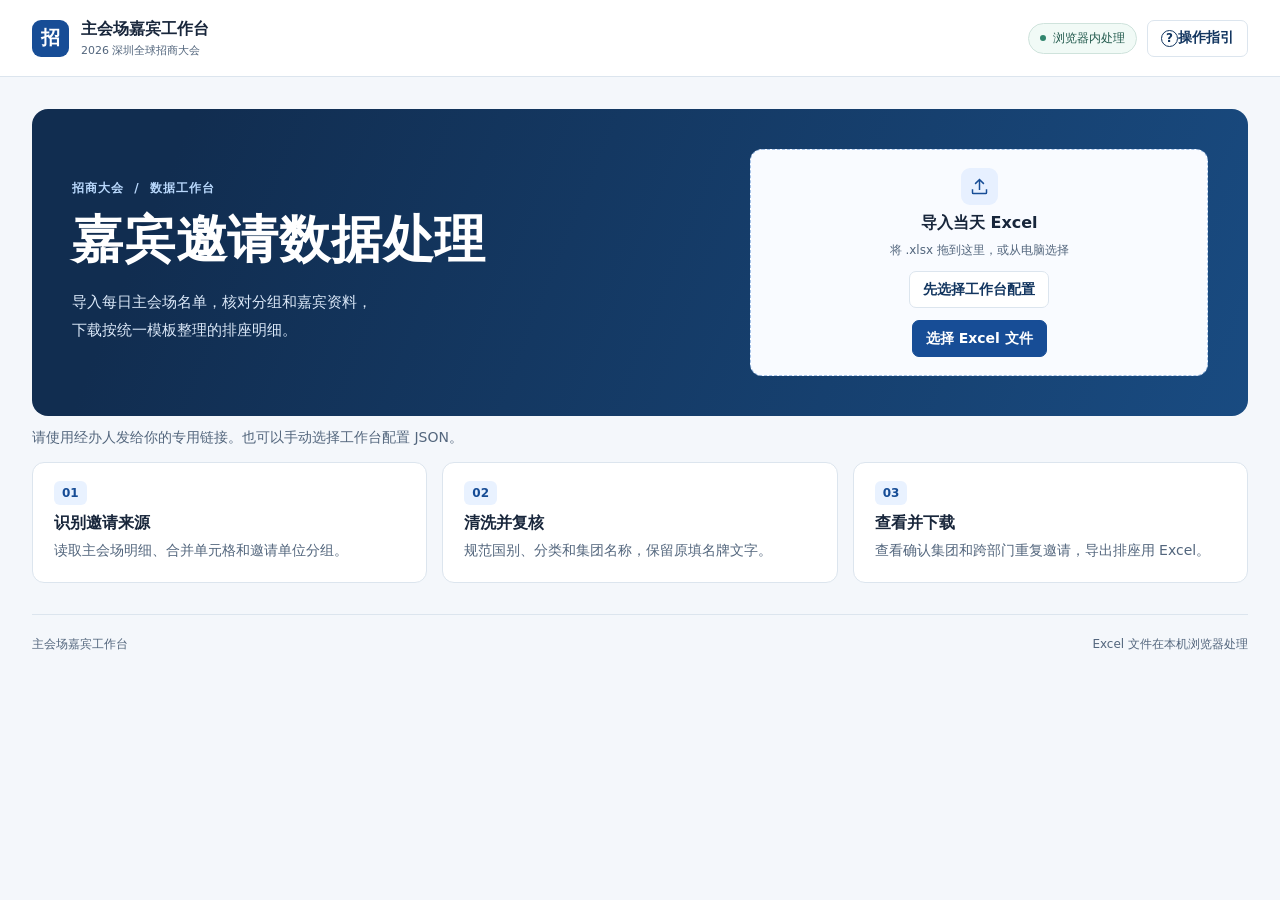
==== commit 3851e04d: "Merge parent groups across local countries and retain specific guest roles" ====
--- a/docs/index.html
+++ b/docs/index.html
@@ -9693,12 +9693,43 @@
   const domesticKinds = new Set(["世界500强(国内企业)", "中国500强", "中央企业", "国有企业"]);
   const foreignKinds = new Set(["世界500强(外企)", "外资企业"]);
   const knownGroups = new Map(Object.entries(companyAliases).map(([k,v]) => [core(k),v]));
-  // Explicit parent mappings only; Siemens Energy is a separate group.
+  // Organizer reporting scope: subsidiaries share the parent group's count.
   for (const [parent,names] of [
+    ["美国百胜中国控股有限公司",["百胜中国控股有限公司","百胜餐饮(深圳)有限公司","百胜餐饮(中国)投资有限公司","百胜餐饮(中国)有限公司","百胜中国"]],
+    ["挪威美威集团",["挪威美威集团","美威水产(上海)有限公司","美威水产","美威集团"]],
+    ["美团公司",["美团","美团公司","北京三快在线科技有限公司"]],
+    ["海尔集团",["海尔集团","卡泰驰","青岛卡泰驰汽车科技发展有限公司","深圳卡泰驰中百科技发展有限公司"]],
+    ["中国百度集团",["百度集团","百度集团股份有限公司","中国香港百度集团股份有限公司","阿波罗智能技术(北京)有限公司","中国香港阿波罗智能技术(北京)有限公司"]],
+    ["中国复星集团",["复星集团","中国复星集团","中国香港中国复星集团","复星国际有限公司","复星旅游文化集团","新加坡复星健康管理有限公司","葡萄牙光明医疗集团","中国香港葡萄牙光明医疗集团"]],
     ["日本佳能集团",["日本佳能公司","日本佳能株式会社公司","日本佳能株式会社","日本佳能(中国)有限公司","佳能(中国)有限公司","日本佳能","日本佳能集团"]],
-    ["德国西门子股份公司",["德国西门子股份公司","德国西门子集团","西门子(中国)有限公司","德国西门子(中国)有限公司"]]
+    ["德国西门子集团",["德国西门子股份公司","德国西门子集团","西门子(中国)有限公司","德国西门子(中国)有限公司","德国西门子能源公司","德国西门子能源集团","西门子能源","西门子能源有限公司"]]
   ]) for (const name of names) knownGroups.set(core(name),parent);
   const districtSource = value => /(?:区人民政府|区政府|新区|合作区|前海管理局|^(?:罗湖|福田|南山|盐田|宝安|龙岗|龙华|坪山|光明|大鹏|深汕)(?:区|新区)?$)/.test(clean(value));
+  function mergeGuestTitles(titles) {
+    const signature = value => key(value).replace(/(?:股份有限责任公司|股份有限公司|有限责任公司|有限公司|株式会社|控股|集团|公司)/g,"").replace(/[，,、;；\s]/g,"");
+    const variants = new Map();
+    for (const title of titles.flatMap(value=>clean(value).split(/[；;]+/)).filter(valid)) {
+      const id=signature(title), prior=variants.get(id);
+      if (!prior || title.length>prior.length || title.length===prior.length && title.localeCompare(prior,"zh")<0) variants.set(id,title);
+    }
+    // A qualified title supersedes its shorter version, but distinct roles survive.
+    const entries=[...variants];
+    return entries.filter(([id])=>!entries.some(([other])=>{
+      if (other===id) return false;
+      if (other.includes(id)) return true;
+      const general=/^(.{1,10})负责人$/.exec(id);
+      return general && other.includes(general[1]) && /董事长|总裁|总经理|总监/.test(other);
+    }))
+      .sort((a,b)=>b[0].length-a[0].length || a[1].localeCompare(b[1],"zh")).map(([,title])=>title).join("；");
+  }
+  function clearPreviousReviewNotes(value) {
+    const recalculated = new Set(["机构性质与集团国别不一致","集团名称与国别不一致","多来源合并，需确认牵头邀请单位","同集团同名嘉宾已合并，职务差异待核对","同集团同名嘉宾已合并，职务采用区级上报","同集团同名嘉宾已合并，字段差异保留待核对"]);
+    return clean(value).split("｜").flatMap(part=>{
+      if (!part.startsWith("待核对：")) return [part];
+      const remaining=part.slice(4).split("；").filter(label=>!recalculated.has(label));
+      return remaining.length ? ["待核对："+remaining.join("；")] : [];
+    }).filter(Boolean).join("｜");
+  }
   const fieldKeys = headers.map(key);
   const title = field => ["企业性质", "合作机构性质"][field - 5] ?? headers[field];
   const xml = value => String(value ?? "").replace(/[\u0000-\u0008\u000b\u000c\u000e-\u001f]/g, "").replace(/[&<>"']/g, c => ({"&":"&amp;","<":"&lt;",">":"&gt;",'"':"&quot;","'":"&apos;"})[c]);
@@ -9872,6 +9903,71 @@
       if (candidates?.size === 1) record.selectedName = [...candidates][0];
     }
   }
+  function matchGroupKeywords(records) {
+    const places = [...mainland].sort((a,b)=>b.length-a.length);
+    const generic = new Set("中国 中华 国际 全球 国家 中央 联合 投资 招商 科技 技术 信息 电子 能源 电力 建设 建筑 工程 发展 实业 控股 资本 金融 银行 保险 证券 贸易 商业 物流 供应链 汽车 集团 公司 中铁 中交 中建 中电 中航 华南 华东 深圳 北京 上海 广东 航天 大华 南山 中鼎 华北 先导 思朗 蒙泰 现代".split(" "));
+    const stem = value => {
+      let text = key(value).replace(/\([^()]*\)/g,"");
+      for (let pass=0;pass<3;pass++) {
+        const location = nameCountry(text);
+        if (!location) break;
+        text = text.slice(key(location).length);
+      }
+      text=text.replace(/^(?:香港|澳门|台湾|沙特|前海)/,"");
+      for (let pass=0;pass<2;pass++) {
+        const place = places.find(p=>text.startsWith(p) && text.length>p.length+2);
+        if (place) text=text.slice(place.length).replace(/^(?:省|市)/,"");
+      }
+      text=text.replace(/^前海/,"");
+      return text.replace(/(?:股份有限责任公司|股份有限公司|有限责任公司|有限公司|株式会社|集团|总公司|分公司|公司|控股)$/g,"")
+        .replace(/(?:股份有限责任公司|股份有限公司|有限责任公司|有限公司|株式会社|集团|总公司|分公司|公司|控股)$/g,"");
+    };
+    const usable = keyword => /^[\p{Script=Han}a-z0-9& .-]+$/u.test(keyword) && !generic.has(keyword) && (/\p{Script=Han}/u.test(keyword)?keyword.length>=2:keyword.length>=4);
+    const index = new Map();
+    const add = (name,target,score) => {
+      const keyword=stem(name);
+      if (!usable(keyword)) return;
+      if (!index.has(keyword)) index.set(keyword,[]);
+      index.get(keyword).push({target,score,keyword});
+    };
+    for (const [name,parent] of knownGroups) add(name,parent,100);
+    for (const record of records) {
+      if (record.kind!=="意向投资企业" || record.override.skip) continue;
+      add(record.selectedName,record.selectedName,record.approvedGroup?110:record.known?100:record.review?.group?90:/集团/.test(record.selectedName)?65:50);
+      // Remove only business/legal descriptors, not arbitrary common characters.
+      let brand=stem(record.selectedName);
+      for (let pass=0;pass<4;pass++) brand=brand.replace(/(?:安全技术|信息技术|在线科技|智能科技|科技|技术|投资|商业零售|百货零售|百货|供应链|贸易|实业|控股|餐饮|水产|旅游文化|健康管理|健康|中国|汽车|发展)$/g,"");
+      if (usable(brand) && brand!==stem(record.selectedName)) add(brand,record.selectedName,45);
+    }
+    for (const list of RankingData.lists) for (const company of list) add(company.name,company.name,55);
+    const keywords=[...index.keys()].sort((a,b)=>a.length-b.length || a.localeCompare(b,"zh"));
+    const targetLocations=new Map();
+    for (const record of records) {
+      if (!targetLocations.has(record.selectedName)) targetLocations.set(record.selectedName,new Set());
+      if (record.normalizedLocation) targetLocations.get(record.selectedName).add(record.normalizedLocation);
+    }
+    for (const record of records) {
+      if (record.kind!=="意向投资企业" || record.override.skip || record.approvedGroup) continue;
+      const text=stem(record.original);
+      const matches=keywords.filter(word=>text.startsWith(word) && (!/^[a-z]/.test(word) || text.length===word.length || !/[a-z]/.test(text[word.length])));
+      if (!matches.length) continue;
+      const keyword=matches[0];
+      // Country describes the group, not the local subsidiary's registration.
+      const choices=index.get(keyword).sort((a,b)=>b.score-a.score || a.target.length-b.target.length || a.target.localeCompare(b.target,"zh"));
+      if (!choices.length) continue;
+      const parent=choices[0];
+      record.selectedName=parent.target;
+      const parentCountry=nameCountry(parent.target);
+      if (parentCountry) record.normalizedLocation=parentCountry;
+      else {
+        const countries=new Set(choices.filter(item=>item.target===parent.target).map(item=>nameCountry(item.target)).filter(Boolean));
+        if (!parentCountry && countries.size===0) {
+          const locations=targetLocations.get(parent.target);
+          if (locations?.size===1) record.normalizedLocation=[...locations][0];
+        }
+      }
+    }
+  }
   function process(records, edits = new Map(), groupRules = new Map(), selections = new Map()) {
     const notices = [];
     const rows = [];
@@ -9884,6 +9980,7 @@
     const prepared = records.map(record => {
       const override = edits.get(record.line) ?? {};
       const values = record.values.map((value, field) => override[field] ?? value);
+      values[21] = clearPreviousReviewNotes(values[21]);
       const original = clean(values[1]);
       const location = country(values[3]);
       const approvedGroup = groupRules.get(aliasKey(original, location));
@@ -9898,6 +9995,7 @@
       return { record, override, values, original, location, explicitCountry, normalizedLocation, kind, selectedName, known, approvedGroup, review };
     });
     matchRegionalCompanies(prepared);
+    matchGroupKeywords(prepared);
     const naming = new Map();
     for (const r of prepared) {
       if (!r.selectedName || !r.normalizedLocation) continue;
@@ -9910,7 +10008,7 @@
         naming.set(id, {name:proposed, approved:!!r.approvedGroup});
       }
     }
-    const guestIdentity = ({groupId,values}) => JSON.stringify([groupId,key(values[8]),key(values[9])]);
+    const guestIdentity = ({groupId,values}) => JSON.stringify([groupId,key(values[8])]);
     const guestNationalities = new Map();
     for (const r of prepared) {
       if (r.override.skip || !r.groupId || !guestComplete(r.values)) continue;
@@ -9980,7 +10078,7 @@
       const normalized = [...values];
       Object.assign(normalized, {0:"",1:group,3:normalizedLocation,4:kind,5:kind === "意向投资企业" ? f : "",6:kind === "招商合作机构" ? g : "",7:industry,10:nationality,13:primary});
       active.push({ line, name:group, original, values:normalized, sources, department, excluded:false });
-      const item = { values:normalized, sources:new Set(sources), lines:[line], titleDistrict:districtSource(primary) || districtSource(department) };
+      const item = { values:normalized, sources:new Set(sources), lines:[line], titles:[normalized[9]], titleDistrict:districtSource(primary) || districtSource(department) };
       const fields = normalized.slice(1).map((value,index) => index + 1 === 2 ? value : clean(value));
       const duplicateKey = JSON.stringify([fields, ...(!group || !valid(normalized[8]) ? [primary] : [])]);
       const same = exact.get(duplicateKey);
@@ -9995,17 +10093,13 @@
         const prior = lookup.get(id) ?? [];
         if (prior.length) {
           const existing = prior[0];
-          if (prior.length === 1 && (confirmed(existing.values) && confirmed(normalized) || compatible(existing.values, normalized))) {
-            const differentTitle = clean(existing.values[9]) !== clean(normalized[9]);
+          if (prior.length === 1) {
             const preferDistrict = item.titleDistrict && !existing.titleDistrict;
-            if (differentTitle) {
-              const oneDistrict = item.titleDistrict !== existing.titleDistrict;
-              add(line, oneDistrict ? "同集团同名嘉宾已合并，职务采用区级上报" : "同集团同名嘉宾已合并，职务差异待核对", existing.values[9] + " / " + normalized[9], 9);
-            }
             for (const field of [3,4,5,6,7,10,16,17,18,19,20,21]) {
               if (existing.values[field] && normalized[field] && clean(existing.values[field]) !== clean(normalized[field])) add(line,"同集团同名嘉宾已合并，字段差异保留待核对",headers[field] + "：" + existing.values[field] + " / " + normalized[field],field);
             }
-            if (preferDistrict) existing.values[9] = normalized[9];
+            existing.titles.push(normalized[9]);
+            existing.values[9] = mergeGuestTitles(existing.titles);
             existing.titleDistrict ||= item.titleDistrict;
             if (clean(existing.values[16]) !== clean(normalized[16]) && normalized[16]) {
               // Keep explicit cancellation and confirmed attendance visible to arrivalRecords.
@@ -10030,6 +10124,17 @@
     for (const record of active) {
       const selected = mergedPeople.get(JSON.stringify([key(record.values[1]),key(record.values[8])]));
       if (selected && confirmed(record.values)) record.values[9] = selected.values[9];
+    }
+    const namesAcrossGroups=new Map();
+    for (const row of rows) {
+      if (!valid(row.values[8])) continue;
+      const name=key(row.values[8]);
+      if (!namesAcrossGroups.has(name)) namesAcrossGroups.set(name,new Set());
+      namesAcrossGroups.get(name).add(row.values[1]);
+    }
+    for (const row of rows) {
+      const candidates=namesAcrossGroups.get(key(row.values[8]));
+      if (candidates?.size>1) add(row.lines[0],"同名嘉宾涉及不同集团，集团关系或同名情况待核对",row.values[8]+"："+[...candidates].sort((a,b)=>a.localeCompare(b,"zh")).join(" / "),1);
     }
     const sourceByLine = new Map(active.map(record => [record.line,record]));
     rows.forEach((row,index) => {
